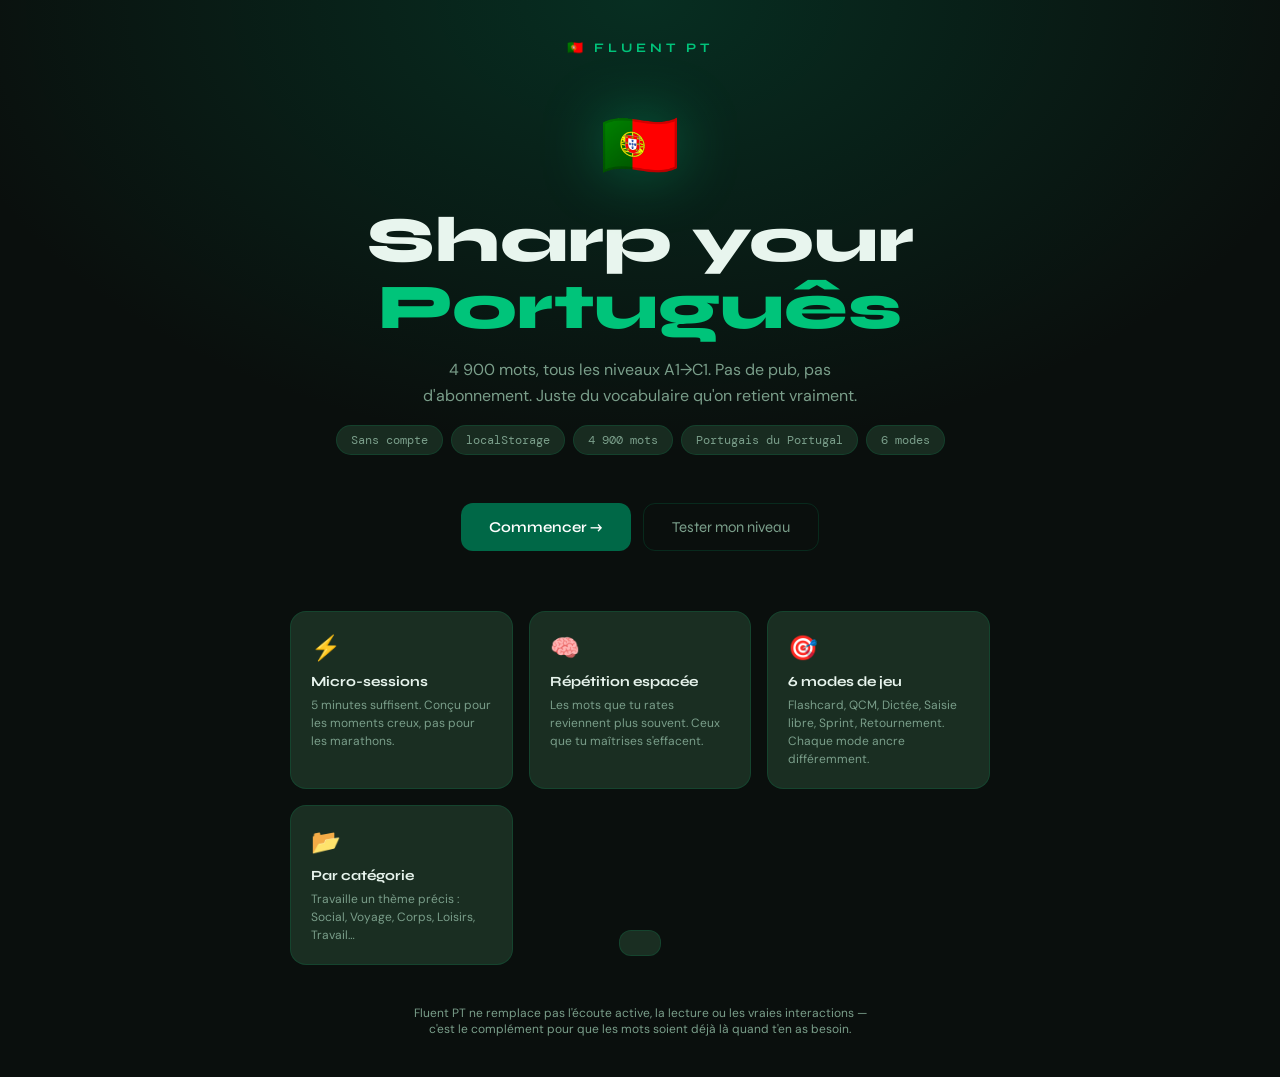
==== index.html @ 7a1a5ca0 "Rename index_pt.html to index.html" ====
<!DOCTYPE html>
<html lang="fr">
<head>
<meta charset="UTF-8">
<meta name="viewport" content="width=device-width, initial-scale=1.0">
<title>Fluent PT — Sharp your Português</title>
<link rel="preconnect" href="https://fonts.googleapis.com">
<link href="https://fonts.googleapis.com/css2?family=Syne:wght@400;600;700;800&family=DM+Sans:ital,wght@0,300;0,400;0,500;1,300&family=DM+Mono:wght@400;500&display=swap" rel="stylesheet">
<style>
:root {
  --green:  #006847;
  --green2: #009B6A;
  --green3: #00C47A;
  --red:    #D4002A;
  --red2:   #FF1744;
  --gold:   #F5C500;
  --bg:     #0A0F0D;
  --bg2:    #111A15;
  --bg3:    #182B20;
  --card:   #1A2E22;
  --border: rgba(0,168,100,0.18);
  --text:   #E8F5EE;
  --muted:  #7A9E8A;
  --radius: 16px;
  --font:   'Syne', sans-serif;
  --body:   'DM Sans', sans-serif;
  --mono:   'DM Mono', monospace;
}
* { box-sizing: border-box; margin: 0; padding: 0; }
html, body { height: 100%; background: var(--bg); color: var(--text); font-family: var(--body); }

/* ── SCREENS ── */
.screen { display: none; min-height: 100vh; flex-direction: column; }
.screen.active { display: flex; }

/* ══ LANDING ══ */
#screen-landing {
  background: radial-gradient(ellipse 80% 60% at 50% 0%, rgba(0,104,71,0.35) 0%, transparent 70%), var(--bg);
  align-items: center; justify-content: center; padding: 40px 20px; text-align: center;
}
.landing-logo { font-family: var(--font); font-size: 13px; font-weight: 700; letter-spacing: 4px; text-transform: uppercase; color: var(--green3); margin-bottom: 48px; }
.landing-flag { font-size: 64px; margin-bottom: 20px; filter: drop-shadow(0 0 30px rgba(0,196,122,0.4)); }
.landing-h1 { font-family: var(--font); font-size: clamp(36px, 8vw, 64px); font-weight: 800; line-height: 1.05; margin-bottom: 16px; }
.landing-h1 em { font-style: normal; color: var(--green3); }
.landing-sub { font-size: 16px; color: var(--muted); max-width: 480px; margin: 0 auto 16px; line-height: 1.6; }
.landing-tags { display: flex; flex-wrap: wrap; gap: 8px; justify-content: center; margin-bottom: 48px; }
.landing-tag { background: var(--bg3); border: 1px solid var(--border); border-radius: 20px; padding: 6px 14px; font-size: 12px; color: var(--muted); font-family: var(--mono); }
.landing-btns { display: flex; gap: 12px; flex-wrap: wrap; justify-content: center; }
.btn-primary { background: var(--green); color: #fff; border: none; border-radius: 12px; padding: 14px 28px; font-size: 15px; font-weight: 600; font-family: var(--font); cursor: pointer; transition: all 0.2s; }
.btn-primary:hover { background: var(--green2); transform: translateY(-1px); }
.btn-ghost { background: transparent; color: var(--muted); border: 1.5px solid var(--border); border-radius: 12px; padding: 14px 28px; font-size: 15px; font-family: var(--font); cursor: pointer; transition: all 0.2s; }
.btn-ghost:hover { border-color: var(--green3); color: var(--text); }
.landing-features { display: grid; grid-template-columns: repeat(auto-fit, minmax(200px, 1fr)); gap: 16px; max-width: 700px; margin: 60px auto 0; }
.feat-card { background: var(--card); border: 1px solid var(--border); border-radius: var(--radius); padding: 20px; text-align: left; }
.feat-icon { font-size: 24px; margin-bottom: 10px; }
.feat-title { font-family: var(--font); font-weight: 700; font-size: 14px; margin-bottom: 6px; }
.feat-desc { font-size: 12px; color: var(--muted); line-height: 1.5; }
.landing-note { margin-top: 40px; font-size: 12px; color: var(--muted); max-width: 480px; }

/* ══ TEST PLACEMENT ══ */
#screen-test { background: var(--bg); padding: 24px 20px; align-items: center; }
.test-header { width: 100%; max-width: 560px; margin-bottom: 24px; }
.test-meta { display: flex; justify-content: space-between; align-items: center; margin-bottom: 10px; }
.test-label { font-family: var(--mono); font-size: 12px; color: var(--muted); }
.test-bar-bg { height: 4px; background: var(--bg3); border-radius: 4px; }
.test-bar { height: 4px; background: linear-gradient(90deg, var(--green), var(--green3)); border-radius: 4px; transition: width 0.4s; }
.test-card { background: var(--card); border: 1px solid var(--border); border-radius: 20px; padding: 32px 28px; width: 100%; max-width: 560px; }
.test-level-badge { display: inline-block; background: var(--bg3); border: 1px solid var(--border); border-radius: 8px; padding: 4px 12px; font-family: var(--mono); font-size: 12px; color: var(--green3); margin-bottom: 20px; }
.test-word { font-family: var(--font); font-size: 38px; font-weight: 800; margin-bottom: 8px; }
.test-hint { font-size: 13px; color: var(--muted); margin-bottom: 28px; font-style: italic; }
.test-opts { display: grid; grid-template-columns: 1fr 1fr; gap: 10px; }
.test-opt { background: var(--bg3); border: 1.5px solid var(--border); border-radius: 12px; padding: 14px 16px; font-size: 14px; font-family: var(--body); cursor: pointer; text-align: left; color: var(--text); transition: all 0.15s; }
.test-opt:hover:not(:disabled) { border-color: var(--green3); background: rgba(0,196,122,0.08); }
.test-opt.correct { border-color: var(--green3); background: rgba(0,196,122,0.15); color: var(--green3); }
.test-opt.wrong { border-color: var(--red2); background: rgba(255,23,68,0.1); color: var(--red2); }
.test-skip { background: none; border: none; color: var(--muted); font-size: 13px; font-family: var(--body); cursor: pointer; margin-top: 20px; text-decoration: underline; }

/* ══ APP MAIN ══ */
#screen-app { background: var(--bg); min-height: 100vh; }
.app-nav { display: flex; align-items: center; justify-content: space-between; padding: 16px 20px; border-bottom: 1px solid var(--border); position: sticky; top: 0; background: rgba(10,15,13,0.95); backdrop-filter: blur(12px); z-index: 10; }
.nav-logo { font-family: var(--font); font-weight: 800; font-size: 16px; color: var(--green3); }
.nav-level { font-family: var(--mono); font-size: 12px; background: var(--bg3); border: 1px solid var(--border); padding: 4px 10px; border-radius: 8px; color: var(--green3); }
.nav-right { display: flex; gap: 8px; align-items: center; }
.nav-btn { background: none; border: 1px solid var(--border); border-radius: 10px; padding: 6px 12px; font-size: 12px; color: var(--muted); cursor: pointer; font-family: var(--body); transition: all 0.2s; }
.nav-btn:hover, .nav-btn.active { border-color: var(--green3); color: var(--text); }

/* ── TABS ── */
.app-tabs { display: flex; gap: 4px; padding: 12px 20px; overflow-x: auto; }
.tab-btn { background: none; border: 1.5px solid transparent; border-radius: 10px; padding: 7px 14px; font-size: 13px; font-family: var(--font); font-weight: 600; color: var(--muted); cursor: pointer; white-space: nowrap; transition: all 0.2s; flex-shrink: 0; }
.tab-btn:hover { color: var(--text); border-color: var(--border); }
.tab-btn.active { background: var(--green); color: #fff; border-color: var(--green); }

/* ── FILTER BAR ── */
.filter-bar { padding: 0 20px 12px; display: flex; gap: 8px; overflow-x: auto; }
.filter-chip { background: var(--bg3); border: 1px solid var(--border); border-radius: 20px; padding: 5px 12px; font-size: 11px; font-family: var(--mono); color: var(--muted); cursor: pointer; white-space: nowrap; transition: all 0.2s; flex-shrink: 0; }
.filter-chip:hover { border-color: var(--green3); color: var(--text); }
.filter-chip.active { background: rgba(0,104,71,0.3); border-color: var(--green3); color: var(--green3); }

/* ── GAME AREA ── */
.game-area { padding: 20px; display: flex; flex-direction: column; align-items: center; gap: 16px; }

/* Flashcard */
.flashcard-wrap { perspective: 1000px; width: 100%; max-width: 460px; cursor: pointer; }
.flashcard { width: 100%; aspect-ratio: 3/2; position: relative; transform-style: preserve-3d; transition: transform 0.5s cubic-bezier(0.4,0,0.2,1); border-radius: 20px; }
.flashcard.flipped { transform: rotateY(180deg); }
.fc-face { position: absolute; inset: 0; border-radius: 20px; display: flex; flex-direction: column; align-items: center; justify-content: center; padding: 28px; backface-visibility: hidden; }
.fc-front { background: linear-gradient(135deg, var(--card), var(--bg3)); border: 1px solid var(--border); }
.fc-back { background: linear-gradient(135deg, rgba(0,104,71,0.3), var(--card)); border: 1px solid rgba(0,196,122,0.3); transform: rotateY(180deg); }
.fc-lang { font-family: var(--mono); font-size: 11px; color: var(--muted); margin-bottom: 12px; letter-spacing: 2px; }
.fc-word { font-family: var(--font); font-size: clamp(28px, 6vw, 42px); font-weight: 800; text-align: center; margin-bottom: 8px; }
.fc-sub { font-size: 13px; color: var(--muted); font-style: italic; }
.fc-cat { position: absolute; top: 14px; right: 14px; font-family: var(--mono); font-size: 10px; background: var(--bg); padding: 3px 8px; border-radius: 6px; color: var(--muted); }
.fc-phrase { font-size: 13px; color: var(--muted); text-align: center; margin-top: 12px; line-height: 1.5; font-style: italic; }
.fc-tap { font-size: 11px; color: var(--muted); margin-top: 16px; }
.flash-btns { display: flex; gap: 10px; width: 100%; max-width: 460px; }
.flash-btn { flex: 1; padding: 14px; border-radius: 12px; border: 1.5px solid var(--border); font-size: 14px; font-weight: 600; font-family: var(--font); cursor: pointer; transition: all 0.2s; }
.flash-bad  { background: rgba(212,0,42,0.1);  border-color: var(--red);  color: var(--red);  }
.flash-ok   { background: rgba(245,197,0,0.1); border-color: var(--gold); color: var(--gold); }
.flash-good { background: rgba(0,104,71,0.15); border-color: var(--green3); color: var(--green3); }
.flash-bad:hover  { background: rgba(212,0,42,0.2);  }
.flash-ok:hover   { background: rgba(245,197,0,0.2); }
.flash-good:hover { background: rgba(0,104,71,0.3);  }

/* QCM / Saisie / Retour */
.game-card { background: var(--card); border: 1px solid var(--border); border-radius: 20px; padding: 28px; width: 100%; max-width: 500px; }
.game-question { font-family: var(--font); font-size: 28px; font-weight: 800; margin-bottom: 8px; text-align: center; }
.game-subq { font-size: 13px; color: var(--muted); text-align: center; margin-bottom: 20px; font-style: italic; }
.game-phrase { background: var(--bg3); border-left: 3px solid var(--green); border-radius: 8px; padding: 10px 14px; font-size: 13px; color: var(--muted); margin-bottom: 20px; line-height: 1.5; font-style: italic; }
.qcm-opts { display: grid; grid-template-columns: 1fr 1fr; gap: 10px; }
.qcm-opt { background: var(--bg3); border: 1.5px solid var(--border); border-radius: 12px; padding: 14px; font-size: 14px; font-family: var(--body); cursor: pointer; color: var(--text); transition: all 0.15s; text-align: center; }
.qcm-opt:hover:not(:disabled) { border-color: var(--green3); background: rgba(0,196,122,0.08); }
.qcm-opt.correct { border-color: var(--green3); background: rgba(0,196,122,0.15); color: var(--green3); font-weight: 600; }
.qcm-opt.wrong   { border-color: var(--red2); background: rgba(255,23,68,0.1); color: var(--red2); }
.saisie-input { width: 100%; background: var(--bg3); border: 1.5px solid var(--border); border-radius: 12px; padding: 14px 16px; font-size: 18px; font-family: var(--mono); color: var(--text); outline: none; transition: border-color 0.2s; }
.saisie-input:focus { border-color: var(--green3); }
.saisie-input.correct { border-color: var(--green3); background: rgba(0,196,122,0.08); }
.saisie-input.wrong   { border-color: var(--red2); background: rgba(255,23,68,0.05); }
.btn-submit { background: var(--green); color: #fff; border: none; border-radius: 12px; padding: 13px 28px; font-size: 15px; font-weight: 600; font-family: var(--font); cursor: pointer; transition: all 0.2s; margin-top: 10px; width: 100%; }
.btn-submit:hover { background: var(--green2); }
.result-msg { font-size: 14px; text-align: center; padding: 10px; border-radius: 10px; margin-top: 10px; }
.result-msg.ok  { background: rgba(0,196,122,0.1); color: var(--green3); }
.result-msg.bad { background: rgba(255,23,68,0.08); color: var(--red2); }
.btn-next { background: var(--bg3); border: 1.5px solid var(--border); color: var(--text); border-radius: 12px; padding: 12px 24px; font-size: 14px; font-family: var(--font); font-weight: 600; cursor: pointer; margin-top: 10px; width: 100%; transition: all 0.2s; }
.btn-next:hover { border-color: var(--green3); }

/* Dictée */
.dictee-play { background: var(--green); color: #fff; border: none; border-radius: 12px; padding: 14px 28px; font-size: 15px; font-weight: 600; font-family: var(--font); cursor: pointer; transition: all 0.2s; display: flex; align-items: center; gap: 8px; }
.dictee-play:hover { background: var(--green2); }
.dictee-play.playing { background: var(--bg3); color: var(--muted); }

/* Sprint */
.sprint-header { width: 100%; max-width: 500px; display: flex; justify-content: space-between; align-items: center; }
.sprint-timer { font-family: var(--mono); font-size: 28px; font-weight: 500; color: var(--green3); }
.sprint-timer.danger { color: var(--red2); }
.sprint-score-lbl { font-family: var(--mono); font-size: 14px; color: var(--muted); }
.sprint-score-val { font-family: var(--font); font-size: 24px; font-weight: 800; }
.sprint-end { text-align: center; padding: 40px 20px; }
.sprint-final { font-family: var(--font); font-size: 56px; font-weight: 800; color: var(--green3); }
.sprint-final-lbl { font-size: 14px; color: var(--muted); margin-top: 4px; }

/* Profil */
.profil-wrap { padding: 20px; max-width: 600px; margin: 0 auto; width: 100%; }
.profil-hero { background: linear-gradient(135deg, var(--green), var(--bg3)); border-radius: 20px; padding: 28px; margin-bottom: 20px; text-align: center; }
.profil-name { font-family: var(--font); font-size: 22px; font-weight: 800; margin-bottom: 4px; }
.profil-level { font-family: var(--mono); font-size: 13px; background: rgba(0,0,0,0.3); padding: 4px 12px; border-radius: 20px; display: inline-block; margin-bottom: 16px; }
.profil-stats { display: grid; grid-template-columns: repeat(3, 1fr); gap: 12px; margin-bottom: 20px; }
.stat-box { background: var(--card); border: 1px solid var(--border); border-radius: 14px; padding: 16px; text-align: center; }
.stat-num { font-family: var(--font); font-size: 28px; font-weight: 800; color: var(--green3); }
.stat-lbl { font-size: 11px; color: var(--muted); margin-top: 4px; font-family: var(--mono); }
.level-progress { background: var(--card); border: 1px solid var(--border); border-radius: 14px; padding: 20px; margin-bottom: 20px; }
.level-row { display: flex; align-items: center; gap: 12px; margin-bottom: 12px; }
.level-row:last-child { margin-bottom: 0; }
.level-badge { font-family: var(--mono); font-size: 12px; font-weight: 600; background: var(--bg3); padding: 4px 10px; border-radius: 8px; min-width: 36px; text-align: center; }
.level-bar-bg { flex: 1; height: 8px; background: var(--bg3); border-radius: 4px; }
.level-bar { height: 8px; background: linear-gradient(90deg, var(--green), var(--green3)); border-radius: 4px; transition: width 0.6s; }
.level-pct { font-family: var(--mono); font-size: 11px; color: var(--muted); min-width: 36px; text-align: right; }
.profil-test-btn { width: 100%; background: var(--bg3); border: 1.5px solid var(--border); border-radius: 12px; padding: 14px; font-size: 14px; font-family: var(--font); font-weight: 600; color: var(--text); cursor: pointer; transition: all 0.2s; margin-bottom: 12px; }
.profil-test-btn:hover { border-color: var(--green3); }
.profil-reset-btn { width: 100%; background: none; border: 1.5px solid rgba(212,0,42,0.3); border-radius: 12px; padding: 12px; font-size: 13px; font-family: var(--body); color: var(--red); cursor: pointer; transition: all 0.2s; }
.profil-reset-btn:hover { background: rgba(212,0,42,0.08); }

/* Toast */
.toast { position: fixed; bottom: 24px; left: 50%; transform: translateX(-50%) translateY(80px); background: var(--card); border: 1px solid var(--border); border-radius: 12px; padding: 12px 20px; font-size: 14px; font-family: var(--body); white-space: nowrap; transition: transform 0.3s; z-index: 999; pointer-events: none; }
.toast.show { transform: translateX(-50%) translateY(0); }
.toast.ok      { border-color: var(--green3); color: var(--green3); }
.toast.bad     { border-color: var(--red2);   color: var(--red2);   }
.toast.levelup { border-color: var(--gold);   color: var(--gold);   }

/* Mastery badge */
.word-mastery { display: flex; gap: 4px; justify-content: center; margin-top: 12px; }
.mastery-dot { width: 8px; height: 8px; border-radius: 50%; background: var(--bg3); border: 1px solid var(--border); }
.mastery-dot.done { background: var(--green3); border-color: var(--green3); }

/* Progress bar on game */
.game-progress { width: 100%; max-width: 500px; display: flex; align-items: center; gap: 10px; }
.gp-bar-bg { flex: 1; height: 4px; background: var(--bg3); border-radius: 4px; }
.gp-bar { height: 4px; background: linear-gradient(90deg, var(--green), var(--green3)); border-radius: 4px; transition: width 0.3s; }
.gp-lbl { font-family: var(--mono); font-size: 11px; color: var(--muted); white-space: nowrap; }

/* Scrollbar */
::-webkit-scrollbar { width: 4px; height: 4px; }
::-webkit-scrollbar-track { background: var(--bg); }
::-webkit-scrollbar-thumb { background: var(--border); border-radius: 4px; }
</style>
</head>
<body>

<!-- ══ LANDING ══ -->
<div id="screen-landing" class="screen active">
  <div class="landing-logo">🇵🇹 Fluent PT</div>
  <div class="landing-flag">🇵🇹</div>
  <h1 class="landing-h1">Sharp your<br><em>Português</em></h1>
  <p class="landing-sub">4 900 mots, tous les niveaux A1→C1. Pas de pub, pas d'abonnement. Juste du vocabulaire qu'on retient vraiment.</p>
  <div class="landing-tags">
    <span class="landing-tag">Sans compte</span>
    <span class="landing-tag">localStorage</span>
    <span class="landing-tag">4 900 mots</span>
    <span class="landing-tag">Portugais du Portugal</span>
    <span class="landing-tag">6 modes</span>
  </div>
  <div class="landing-btns">
    <button class="btn-primary" onclick="startGuest()">Commencer →</button>
    <button class="btn-ghost" onclick="startPlacementTest()">Tester mon niveau</button>
  </div>
  <div class="landing-features">
    <div class="feat-card">
      <div class="feat-icon">⚡</div>
      <div class="feat-title">Micro-sessions</div>
      <div class="feat-desc">5 minutes suffisent. Conçu pour les moments creux, pas pour les marathons.</div>
    </div>
    <div class="feat-card">
      <div class="feat-icon">🧠</div>
      <div class="feat-title">Répétition espacée</div>
      <div class="feat-desc">Les mots que tu rates reviennent plus souvent. Ceux que tu maîtrises s'effacent.</div>
    </div>
    <div class="feat-card">
      <div class="feat-icon">🎯</div>
      <div class="feat-title">6 modes de jeu</div>
      <div class="feat-desc">Flashcard, QCM, Dictée, Saisie libre, Sprint, Retournement. Chaque mode ancre différemment.</div>
    </div>
    <div class="feat-card">
      <div class="feat-icon">📂</div>
      <div class="feat-title">Par catégorie</div>
      <div class="feat-desc">Travaille un thème précis : Social, Voyage, Corps, Loisirs, Travail…</div>
    </div>
  </div>
  <p class="landing-note">Fluent PT ne remplace pas l'écoute active, la lecture ou les vraies interactions — c'est le complément pour que les mots soient déjà là quand t'en as besoin.</p>
</div>

<!-- ══ TEST PLACEMENT ══ -->
<div id="screen-test" class="screen">
  <div style="padding:20px 20px 0; width:100%; max-width:560px; margin:0 auto;">
    <button onclick="showScreen('landing')" style="background:none;border:none;color:var(--muted);font-size:13px;cursor:pointer;font-family:var(--body);">← Retour</button>
  </div>
  <div style="flex:1; display:flex; flex-direction:column; align-items:center; padding:20px;">
    <div class="test-header">
      <div class="test-meta">
        <span class="test-label" id="test-progress-label">1 / 40</span>
        <span class="test-label" id="test-level-label">A1</span>
      </div>
      <div class="test-bar-bg"><div class="test-bar" id="test-bar" style="width:0%"></div></div>
    </div>
    <div class="test-card">
      <div class="test-level-badge" id="test-badge">A1</div>
      <div class="test-word" id="test-word">—</div>
      <div class="test-hint" id="test-hint"></div>
      <div class="test-opts" id="test-opts"></div>
      <div style="text-align:center;">
        <button class="test-skip" onclick="skipTest()">Passer le test →</button>
      </div>
    </div>
  </div>
</div>

<!-- ══ APP ══ -->
<div id="screen-app" class="screen">
  <nav class="app-nav">
    <span class="nav-logo">🇵🇹 Fluent PT</span>
    <span class="nav-level" id="nav-level">A1</span>
    <div class="nav-right">
      <button class="nav-btn" id="btn-profil" onclick="showProfil()">Profil</button>
    </div>
  </nav>

  <!-- Tabs modes -->
  <div class="app-tabs" id="app-tabs">
    <button class="tab-btn active" onclick="switchMode('flash',this)">⚡ Flash</button>
    <button class="tab-btn" onclick="switchMode('qcm',this)">🎯 QCM</button>
    <button class="tab-btn" onclick="switchMode('dictee',this)">🎧 Dictée</button>
    <button class="tab-btn" onclick="switchMode('saisie',this)">✍️ Saisie</button>
    <button class="tab-btn" onclick="switchMode('sprint',this)">🏃 Sprint</button>
    <button class="tab-btn" onclick="switchMode('retour',this)">🔄 Retour</button>
    <button class="tab-btn" onclick="showProfil()">👤 Profil</button>
  </div>

  <!-- Filter bar -->
  <div class="filter-bar" id="filter-bar">
    <button class="filter-chip active" onclick="setFilter('all',this)">Tout</button>
    <button class="filter-chip" onclick="setFilter('A1',this)">A1</button>
    <button class="filter-chip" onclick="setFilter('A2',this)">A2</button>
    <button class="filter-chip" onclick="setFilter('B1',this)">B1</button>
    <button class="filter-chip" onclick="setFilter('B2',this)">B2</button>
    <button class="filter-chip" onclick="setFilter('C1',this)">C1</button>
    <button class="filter-chip" onclick="setFilter('Social',this)">Social</button>
    <button class="filter-chip" onclick="setFilter('Action',this)">Action</button>
    <button class="filter-chip" onclick="setFilter('Qualité',this)">Qualité</button>
    <button class="filter-chip" onclick="setFilter('Sentiment',this)">Sentiment</button>
    <button class="filter-chip" onclick="setFilter('Loisirs',this)">Loisirs</button>
    <button class="filter-chip" onclick="setFilter('Nature',this)">Nature</button>
    <button class="filter-chip" onclick="setFilter('Corps',this)">Corps</button>
    <button class="filter-chip" onclick="setFilter('Travail',this)">Travail</button>
    <button class="filter-chip" onclick="setFilter('Transport',this)">Transport</button>
    <button class="filter-chip" onclick="setFilter('Santé',this)">Santé</button>
    <button class="filter-chip" onclick="setFilter('Grammaire',this)">Grammaire</button>
    <button class="filter-chip" onclick="setFilter('Société',this)">Société</button>
    <button class="filter-chip" onclick="setFilter('Économie',this)">Économie</button>
    <button class="filter-chip" onclick="setFilter('Communication',this)">Communication</button>
    <button class="filter-chip" onclick="setFilter('Technologie',this)">Technologie</button>
  </div>

  <!-- Game area -->
  <div class="game-area" id="game-area"></div>
</div>

<!-- Toast -->
<div class="toast" id="toast"></div>

<script>
// ══ VOCABULARY ══
const VOCAB = [{"pt":"Que","fr":"Que / Quoi","n":"A1","c":"Grammaire","s":"Conjonction","xpt":"O que é isto?","xfr":"Qu'est-ce que c'est ?"},{"pt":"Não","fr":"Non / Ne... pas","n":"A1","c":"Grammaire","s":"Négation","xpt":"Eu não sei.","xfr":"Je ne sais pas."},{"pt":"De","fr":"De","n":"A1","c":"Grammaire","s":"Préposition","xpt":"Gosto de café.","xfr":"J'aime le café."},{"pt":"Um","fr":"Un","n":"A1","c":"Grammaire","s":"Article / Nombre","xpt":"Tenho um irmão.","xfr":"J'ai un frère."},{"pt":"Para","fr":"Pour / Vers","n":"A1","c":"Grammaire","s":"Préposition","xpt":"Isto é para ti.","xfr":"C'est pour toi."},{"pt":"Eu","fr":"Je","n":"A1","c":"Grammaire","s":"Pronom","xpt":"Eu sou francês.","xfr":"Je suis français."},{"pt":"Se","fr":"Si / Se","n":"A1","c":"Grammaire","s":"Conjonction","xpt":"Não sei se ele vem.","xfr":"Je ne sais pas s'il vient."},{"pt":"Me","fr":"Me / Moi","n":"A1","c":"Grammaire","s":"Pronom","xpt":"Ele deu-me o livro.","xfr":"Il m'a donné le livre."},{"pt":"Uma","fr":"Une","n":"A1","c":"Grammaire","s":"Article","xpt":"Quero uma maçã.","xfr":"Je veux une pomme."},{"pt":"Está","fr":"Est (état)","n":"A1","c":"État","s":"Verbe","xpt":"Como está o tempo?","xfr":"Quel temps fait-il ?"},{"pt":"Com","fr":"Avec","n":"A1","c":"Grammaire","s":"Préposition","xpt":"Vou com o meu amigo.","xfr":"Je vais avec mon ami."},{"pt":"Do","fr":"Du (de+o)","n":"A1","c":"Grammaire","s":"Contraction","xpt":"Gosto do carro dele.","xfr":"J'aime sa voiture (du lui)."},{"pt":"Por","fr":"Par / Pour","n":"A1","c":"Grammaire","s":"Préposition","xpt":"Passo por tua casa.","xfr":"Je passe par chez toi."},{"pt":"Te","fr":"Te / Toi","n":"A1","c":"Grammaire","s":"Pronom","xpt":"Eu amo-te.","xfr":"Je t'aime."},{"pt":"Os","fr":"Les (masc.)","n":"A1","c":"Grammaire","s":"Article","xpt":"Onde estão os livros?","xfr":"Où sont les livres ?"},{"pt":"Bem","fr":"Bien","n":"A1","c":"Général","s":"Manière","xpt":"Estou muito bem.","xfr":"Je vais très bien."},{"pt":"Em","fr":"En / Dans","n":"A1","c":"Grammaire","s":"Préposition","xpt":"Moro em Lisboa.","xfr":"J'habite à Lisbonne."},{"pt":"Ele","fr":"Il / Lui","n":"A1","c":"Grammaire","s":"Pronom","xpt":"Ele é muito alto.","xfr":"Il est très grand."},{"pt":"Isso","fr":"Cela (proche)","n":"A1","c":"Grammaire","s":"Pronom","xpt":"Isso é verdade.","xfr":"C'est vrai."},{"pt":"Mas","fr":"Mais","n":"A1","c":"Grammaire","s":"Conjonction","xpt":"Quero ir, mas não posso.","xfr":"Je veux y aller, mais je ne peux pas."},{"pt":"Da","fr":"De la (de+a)","n":"A1","c":"Grammaire","s":"Contraction","xpt":"É a chave da porta.","xfr":"C'est la clé de la porte."},{"pt":"Como","fr":"Comme / Comment","n":"A1","c":"Grammaire","s":"Adverbe","xpt":"Como estás hoje?","xfr":"Comment vas-tu aujourd'hui ?"},{"pt":"No","fr":"Dans le (em+o)","n":"A1","c":"Grammaire","s":"Contraction","xpt":"Estou no carro.","xfr":"Je suis dans la voiture."},{"pt":"Sim","fr":"Oui","n":"A1","c":"Grammaire","s":"Affirmation","xpt":"Sim, eu quero.","xfr":"Oui, je veux."},{"pt":"As","fr":"Les (fém.)","n":"A1","c":"Grammaire","s":"Article","xpt":"As raparigas são simpáticas.","xfr":"Les filles sont sympathiques."},{"pt":"Mais","fr":"Plus","n":"A1","c":"Quantité","s":"Adverbe","xpt":"Quero mais água.","xfr":"Je veux plus d'eau."},{"pt":"Na","fr":"Dans la (em+a)","n":"A1","c":"Grammaire","s":"Contraction","xpt":"Ela está na praia.","xfr":"Elle est à la plage."},{"pt":"Meu","fr":"Mon / Mien","n":"A1","c":"Social","s":"Possession","xpt":"O meu nome é Paulo.","xfr":"Mon nom est Paulo."},{"pt":"Você","fr":"Vous (formel)","n":"A1","c":"Social","s":"Pronom","xpt":"Como é que você está?","xfr":"Comment allez-vous ?"},{"pt":"Aqui","fr":"Ici","n":"A1","c":"Lieu","s":"Adverbe","xpt":"Fica aqui comigo.","xfr":"Reste ici avec moi."},{"pt":"Muito","fr":"Très / Beaucoup","n":"A1","c":"Quantité","s":"Adverbe","xpt":"Muito obrigado.","xfr":"Merci beaucoup."},{"pt":"Foi","fr":"A été / Est allé","n":"A1","c":"Action","s":"Verbe","xpt":"Ele foi ao cinema.","xfr":"Il est allé au cinéma."},{"pt":"Estou","fr":"Je suis (état)","n":"A1","c":"État","s":"Verbe","xpt":"Estou a trabalhar.","xfr":"Je suis en train de travailler."},{"pt":"Vamos","fr":"Allons / On y va","n":"A1","c":"Mouvement","s":"Verbe","xpt":"Vamos embora!","xfr":"On s'en va !"},{"pt":"Ela","fr":"Elle","n":"A1","c":"Grammaire","s":"Pronom","xpt":"Ela fala português.","xfr":"Elle parle portugais."},{"pt":"Fazer","fr":"Faire","n":"A1","c":"Action","s":"Verbe","xpt":"Tenho de fazer o almoço.","xfr":"Je dois faire le déjeuner."},{"pt":"Vai","fr":"Va","n":"A1","c":"Mouvement","s":"Verbe","xpt":"Ela vai para o Porto.","xfr":"Elle va à Porto."},{"pt":"Isto","fr":"Ceci","n":"A1","c":"Grammaire","s":"Pronom","xpt":"O que é isto aqui?","xfr":"Qu'est-ce que c'est ceci ici ?"},{"pt":"Já","fr":"Déjà / Tout de suite","n":"A1","c":"Temps","s":"Adverbe","xpt":"Eu já comi.","xfr":"J'ai déjà mangé."},{"pt":"Tem","fr":"A / Possède","n":"A1","c":"Possession","s":"Verbe","xpt":"Ele tem um cão.","xfr":"Il a un chien."},{"pt":"Só","fr":"Seul / Seulement","n":"A1","c":"Quantité","s":"Adverbe","xpt":"Eu só quero um café.","xfr":"Je veux seulement un café."},{"pt":"Minha","fr":"Ma / Mienne","n":"A1","c":"Social","s":"Possession","xpt":"A minha mãe é médica.","xfr":"Ma mère est médecin."},{"pt":"Nos","fr":"Nous / En nous","n":"A1","c":"Grammaire","s":"Pronom","xpt":"Ele ajuda-nos sempre.","xfr":"Il nous aide toujours."},{"pt":"Ser","fr":"Être (permanent)","n":"A1","c":"Général","s":"Verbe","xpt":"Quero ser professor.","xfr":"Je veux être professeur."},{"pt":"Tudo","fr":"Tout","n":"A1","c":"Quantité","s":"Pronom","xpt":"Tudo está bem.","xfr":"Tout va bien."},{"pt":"Ao","fr":"Au (a+o)","n":"A1","c":"Grammaire","s":"Contraction","xpt":"Vou ao supermercado.","xfr":"Je vais au supermarché."},{"pt":"Tenho","fr":"J'ai","n":"A1","c":"Possession","s":"Verbe","xpt":"Tenho muita fome.","xfr":"J'ai très faim."},{"pt":"Vou","fr":"Je vais","n":"A1","c":"Mouvement","s":"Verbe","xpt":"Vou dormir agora.","xfr":"Je vais dormir maintenant."},{"pt":"Sei","fr":"Je sais","n":"A1","c":"Cognition","s":"Verbe","xpt":"Eu sei a resposta.","xfr":"Je sais la réponse."},{"pt":"Agora","fr":"Maintenant","n":"A1","c":"Temps","s":"Adverbe","xpt":"Tenho de ir agora.","xfr":"Je dois y aller maintenant."},{"pt":"Há","fr":"Il y a","n":"A1","c":"Grammaire","s":"Verbe","xpt":"Há muito sol hoje.","xfr":"Il y a beaucoup de soleil aujourd'hui."},{"pt":"Lá","fr":"Là-bas","n":"A1","c":"Lieu","s":"Adverbe","xpt":"O livro está lá.","xfr":"Le livre est là-bas."},{"pt":"Tu","fr":"Tu","n":"A1","c":"Social","s":"Pronom","xpt":"Tu és meu amigo.","xfr":"Tu es mon ami."},{"pt":"Quando","fr":"Quand","n":"A1","c":"Temps","s":"Conjonction","xpt":"Quando vais partir?","xfr":"Quand vas-tu partir ?"},{"pt":"Porque","fr":"Parce que / Pourquoi","n":"A1","c":"Grammaire","s":"Conjonction","xpt":"Estudo porque quero.","xfr":"J'étudie parce que je le veux."},{"pt":"Estás","fr":"Tu es (état)","n":"A1","c":"État","s":"Verbe","xpt":"Tu estás cansado.","xfr":"Tu es fatigué."},{"pt":"Quem","fr":"Qui","n":"A1","c":"Social","s":"Pronom","xpt":"Quem é aquele senhor?","xfr":"Qui est ce monsieur ?"},{"pt":"Onde","fr":"Où","n":"A1","c":"Lieu","s":"Adverbe","xpt":"Onde moras?","xfr":"Où habites-tu ?"},{"pt":"Nada","fr":"Rien","n":"A1","c":"Quantité","s":"Pronom","xpt":"Não quero nada.","xfr":"Je ne veux rien."},{"pt":"Ter","fr":"Avoir","n":"A1","c":"Possession","s":"Verbe","xpt":"É bom ter amigos.","xfr":"C'est bon d'avoir des amis."},{"pt":"Então","fr":"Alors","n":"A1","c":"Grammaire","s":"Adverbe","xpt":"Então, o que fizeste?","xfr":"Alors, qu'as-tu fait ?"},{"pt":"Dizer","fr":"Dire","n":"A1","c":"Communication","s":"Verbe","xpt":"Não sei o que dizer.","xfr":"Je ne sais pas quoi dire."},{"pt":"Lhe","fr":"Lui (à lui/elle)","n":"A2","c":"Grammaire","s":"Pronom","xpt":"Eu dei-lhe o presente.","xfr":"Je lui ai donné le cadeau."},{"pt":"Seu","fr":"Son / Votre","n":"A2","c":"Social","s":"Possession","xpt":"O seu carro é azul.","xfr":"Son/Votre voiture est bleue."},{"pt":"Era","fr":"Était","n":"A1","c":"Temps","s":"Verbe (Imparfait)","xpt":"Eu era muito jovem.","xfr":"J'étais très jeune."},{"pt":"Sou","fr":"Je suis (permanent)","n":"A1","c":"Général","s":"Verbe","xpt":"Eu sou de Paris.","xfr":"Je suis de Paris."},{"pt":"Ou","fr":"Ou","n":"A1","c":"Grammaire","s":"Conjonction","xpt":"Chá ou café?","xfr":"Thé ou café ?"},{"pt":"Coisa","fr":"Chose","n":"A1","c":"Général","s":"Nom","xpt":"Isto é uma coisa útil.","xfr":"C'est une chose utile."},{"pt":"Quero","fr":"Je veux","n":"A1","c":"Général","s":"Verbe","xpt":"Quero viajar este ano.","xfr":"Je veux voyager cette année."},{"pt":"São","fr":"Sont","n":"A1","c":"Général","s":"Verbe","xpt":"Eles são simpáticos.","xfr":"Ils sont sympathiques."},{"pt":"Sua","fr":"Sa / Votre (fém)","n":"A2","c":"Social","s":"Possession","xpt":"A sua casa é grande.","xfr":"Sa/Votre maison est grande."},{"pt":"Pode","fr":"Peut","n":"A1","c":"Général","s":"Verbe","xpt":"Ele pode vir amanhã.","xfr":"Il peut venir demain."},{"pt":"Nós","fr":"Nous","n":"A1","c":"Social","s":"Pronom","xpt":"Nós vamos à festa.","xfr":"Nous allons à la fête."},{"pt":"Mesmo","fr":"Même","n":"A2","c":"Grammaire","s":"Adjectif","xpt":"Eu penso o mesmo.","xfr":"Je pense la même chose."},{"pt":"Ver","fr":"Voir","n":"A1","c":"Général","s":"Verbe","xpt":"Quero ver o mar.","xfr":"Je veux voir la mer."},{"pt":"Disse","fr":"A dit","n":"A1","c":"Communication","s":"Verbe (Passé)","xpt":"Ele disse a verdade.","xfr":"Il a dit la vérité."},{"pt":"Eles","fr":"Ils / Eux","n":"A1","c":"Social","s":"Pronom","xpt":"Eles moram no Porto.","xfr":"Ils habitent à Porto."},{"pt":"Bom","fr":"Bon","n":"A1","c":"Qualité","s":"Adjectif","xpt":"Este vinho é muito bom.","xfr":"Ce vin est très bon."},{"pt":"Estava","fr":"Était (état)","n":"A1","c":"Temps","s":"Verbe (Imparfait)","xpt":"O tempo estava bom.","xfr":"Le temps était beau."},{"pt":"Esta","fr":"Cette","n":"A1","c":"Grammaire","s":"Déterminant","xpt":"Esta rua é longa.","xfr":"Cette rue est longue."},{"pt":"Todos","fr":"Tous","n":"A1","c":"Quantité","s":"Pronom","xpt":"Todos estão convidados.","xfr":"Tous sont invités."},{"pt":"Mim","fr":"Moi","n":"A1","c":"Social","s":"Pronom","xpt":"Isto é para mim?","xfr":"C'est pour moi ?"},{"pt":"Posso","fr":"Je peux","n":"A1","c":"Général","s":"Verbe","xpt":"Posso entrar?","xfr":"Puis-je entrer ?"},{"pt":"Dos","fr":"Des (de+os)","n":"A1","c":"Grammaire","s":"Contraction","xpt":"Gosto dos teus sapatos.","xfr":"J'aime tes chaussures."},{"pt":"Lo","fr":"Le (le placer)","n":"B1","c":"Grammaire","s":"Pronom (enclise)","xpt":"Vou comprá-lo.","xfr":"Je vais l'acheter."},{"pt":"Estão","fr":"Sont (état)","n":"A1","c":"État","s":"Verbe","xpt":"Onde estão as chaves?","xfr":"Où sont les clés ?"},{"pt":"Temos","fr":"Nous avons","n":"A1","c":"Possession","s":"Verbe","xpt":"Temos muito trabalho.","xfr":"Nous avons beaucoup de travail."},{"pt":"Nunca","fr":"Jamais","n":"A1","c":"Temps","s":"Adverbe","xpt":"Nunca fui a Braga.","xfr":"Je ne suis jamais allé à Braga."},{"pt":"Este","fr":"Ce / Celui-ci","n":"A1","c":"Grammaire","s":"Déterminant","xpt":"Este prato é típico.","xfr":"Ce plat est typique."},{"pt":"Casa","fr":"Maison","n":"A1","c":"Lieu","s":"Habitat","xpt":"Vou para casa agora.","xfr":"Je vais à la maison maintenant."},{"pt":"Até","fr":"Jusqu'à / Même","n":"A1","c":"Général","s":"Préposition","xpt":"Até amanhã!","xfr":"À demain !"},{"pt":"Assim","fr":"Ainsi / Comme ça","n":"A2","c":"Général","s":"Adverbe","xpt":"Faz assim o exercício.","xfr":"Fais l'exercice comme ça."},{"pt":"Acho","fr":"Je pense / Je trouve","n":"A1","c":"Cognition","s":"Verbe","xpt":"Acho que sim.","xfr":"Je pense que oui."},{"pt":"Quer","fr":"Veut","n":"A1","c":"Général","s":"Verbe","xpt":"Ele quer um gelado.","xfr":"Il veut une glace."},{"pt":"Tens","fr":"Tu as","n":"A1","c":"Possession","s":"Verbe","xpt":"Tens horas?","xfr":"Tu as l'heure ?"},{"pt":"Tempo","fr":"Temps","n":"A1","c":"Général","s":"Abstrait","xpt":"O tempo passa depressa.","xfr":"Le temps passe vite."},{"pt":"Ir","fr":"Aller","n":"A1","c":"Mouvement","s":"Verbe","xpt":"Temos de ir embora.","xfr":"Nous devons partir."},{"pt":"Falar","fr":"Parler","n":"A1","c":"Communication","s":"Verbe","xpt":"Eu quero falar contigo.","xfr":"Je veux parler avec toi."},{"pt":"Quê","fr":"Quoi","n":"A1","c":"Grammaire","s":"Pronom","xpt":"O quê? Não ouvi.","xfr":"Quoi ? Je n'ai pas entendu."},{"pt":"Ainda","fr":"Encore / Toujours","n":"A1","c":"Temps","s":"Adverbe","xpt":"Ainda não recebi.","xfr":"Je n'ai pas encore reçu."},{"pt":"Tua","fr":"Ta / Tienne","n":"A1","c":"Social","s":"Possession","xpt":"A tua irmã é simpática.","xfr":"Ta sœur est sympathique."},{"pt":"Teu","fr":"Ton / Tien","n":"A1","c":"Social","s":"Possession","xpt":"O teu livro está aqui.","xfr":"Ton livre est ici."},{"pt":"Favor","fr":"Faveur / S'il vous plaît","n":"A1","c":"Social","s":"Politesse","xpt":"Faz um favor, abre a porta.","xfr":"Fais-moi une faveur, ouvre la porte."},{"pt":"Pai","fr":"Père","n":"A1","c":"Social","s":"Famille","xpt":"O meu pai trabalha em Faro.","xfr":"Mon père travaille à Faro."},{"pt":"Também","fr":"Aussi","n":"A1","c":"Grammaire","s":"Adverbe","xpt":"Eu também quero ir.","xfr":"Je veux aussi y aller."},{"pt":"Obrigado","fr":"Merci","n":"A1","c":"Social","s":"Politesse","xpt":"Muito obrigado pela ajuda.","xfr":"Merci beaucoup pour l'aide."},{"pt":"Vez","fr":"Fois","n":"A1","c":"Temps","s":"Quantité","xpt":"É a primeira vez em Lisboa.","xfr":"C'est la première fois à Lisbonne."},{"pt":"Deus","fr":"Dieu","n":"A1","c":"Culture","s":"Religion","xpt":"Graças a Deus.","xfr":"Grâce à Dieu."},{"pt":"Certo","fr":"Correct / Certain","n":"A1","c":"Qualité","s":"Adjectif","xpt":"O teu raciocínio está certo.","xfr":"Ton raisonnement est correct."},{"pt":"Tão","fr":"Tellement / Si","n":"A1","c":"Quantité","s":"Adverbe","xpt":"Este café é tão bom!","xfr":"Ce café est tellement bon !"},{"pt":"Sobre","fr":"Sur / À propos de","n":"A2","c":"Grammaire","s":"Préposition","xpt":"O livro é sobre o mar.","xfr":"Le livre parle de la mer."},{"pt":"Melhor","fr":"Meilleur / Mieux","n":"A1","c":"Qualité","s":"Adverbe","xpt":"Este vinho é o melhor.","xfr":"Ce vin est le meilleur."},{"pt":"Noite","fr":"Nuit","n":"A1","c":"Temps","s":"Nature","xpt":"Boa noite a todos.","xfr":"Bonne nuit à tous."},{"pt":"És","fr":"Tu es (permanent)","n":"A1","c":"Général","s":"Verbe","xpt":"Tu és muito inteligente.","xfr":"Tu es très intelligent."},{"pt":"Dia","fr":"Jour","n":"A1","c":"Temps","s":"Nature","xpt":"Tenha um bom dia.","xfr":"Passez une bonne journée."},{"pt":"Estamos","fr":"Nous sommes (état)","n":"A1","c":"État","s":"Verbe","xpt":"Estamos em casa.","xfr":"Nous sommes à la maison."},{"pt":"Talvez","fr":"Peut-être","n":"A2","c":"Grammaire","s":"Adverbe","xpt":"Talvez eu vá amanhã.","xfr":"Peut-être que j'irai demain."},{"pt":"Nem","fr":"Ni / Même pas","n":"A2","c":"Grammaire","s":"Conjonction","xpt":"Não tenho pão nem leite.","xfr":"Je n'ai ni pain ni lait."},{"pt":"Depois","fr":"Après","n":"A1","c":"Temps","s":"Adverbe","xpt":"Vemos o filme depois.","xfr":"Nous voyons le film après."},{"pt":"Sempre","fr":"Toujours","n":"A1","c":"Temps","s":"Adverbe","xpt":"Estás sempre a sorrir.","xfr":"Tu es toujours en train de sourire."},{"pt":"Sabe","fr":"Sait / Il sait","n":"A1","c":"Cognition","s":"Verbe","xpt":"Ele sabe falar inglês.","xfr":"Il sait parler anglais."},{"pt":"Mãe","fr":"Mère","n":"A1","c":"Social","s":"Famille","xpt":"A minha mãe cozinha bem.","xfr":"Ma mère cuisine bien."},{"pt":"Vida","fr":"Vie","n":"A1","c":"Général","s":"Abstrait","xpt":"A vida é bela.","xfr":"La vie est belle."},{"pt":"Sem","fr":"Sans","n":"A1","c":"Grammaire","s":"Préposition","xpt":"Quero um café sem açúcar.","xfr":"Je veux un café sans sucre."},{"pt":"Alguém","fr":"Quelqu'un","n":"A1","c":"Social","s":"Pronom","xpt":"Alguém bateu à porta.","xfr":"Quelqu'un a frappé à la porte."},{"pt":"Olá","fr":"Salut / Bonjour","n":"A1","c":"Social","s":"Politesse","xpt":"Olá! Como estás?","xfr":"Salut ! Comment vas-tu ?"},{"pt":"Anos","fr":"Ans / Années","n":"A1","c":"Temps","s":"Quantité","xpt":"Tenho vinte anos.","xfr":"J'ai vingt ans."},{"pt":"Sabes","fr":"Tu sais","n":"A1","c":"Cognition","s":"Verbe","xpt":"Tu sabes onde ele está?","xfr":"Tu sais où il est ?"},{"pt":"Ti","fr":"Toi (accentué)","n":"A1","c":"Social","s":"Pronom","xpt":"Isto é para ti.","xfr":"C'est pour toi."},{"pt":"Homem","fr":"Homme","n":"A1","c":"Social","s":"Humain","xpt":"Ele é um homem de palavra.","xfr":"C'est un homme de parole."},{"pt":"Dele","fr":"De lui / Sien","n":"A1","c":"Social","s":"Possession","xpt":"O carro dele é novo.","xfr":"Sa voiture (à lui) est neuve."},{"pt":"Alguma","fr":"Quelque (fém)","n":"A2","c":"Grammaire","s":"Déterminant","xpt":"Tens alguma ideia?","xfr":"As-tu une idée ?"},{"pt":"Das","fr":"Des (de+as)","n":"A1","c":"Grammaire","s":"Contraction","xpt":"Gosto das flores.","xfr":"J'aime les fleurs."},{"pt":"Algo","fr":"Quelque chose","n":"A1","c":"Général","s":"Pronom","xpt":"Tens algo para mim?","xfr":"As-tu quelque chose pour moi ?"},{"pt":"Parece","fr":"Paraît / Semble","n":"A2","c":"Général","s":"Verbe","xpt":"Parece que vai chover.","xfr":"Il semble qu'il va pleuvoir."},{"pt":"Sr.","fr":"M. (Monsieur)","n":"A1","c":"Social","s":"Titre","xpt":"O Sr. Silva não está.","xfr":"M. Silva n'est pas là."},{"pt":"Tinha","fr":"Avait / Avais","n":"A1","c":"Temps","s":"Verbe (Imparfait)","xpt":"Eu tinha um gato.","xfr":"J'avais un chat."},{"pt":"Senhor","fr":"Monsieur","n":"A1","c":"Social","s":"Politesse","xpt":"Bom dia, senhor.","xfr":"Bonjour, monsieur."},{"pt":"Boa","fr":"Bonne","n":"A1","c":"Qualité","s":"Adjectif","xpt":"É uma boa notícia.","xfr":"C'est une bonne nouvelle."},{"pt":"Vais","fr":"Tu vas","n":"A1","c":"Mouvement","s":"Verbe","xpt":"Tu vais ao cinema?","xfr":"Tu vas au cinéma ?"},{"pt":"Coisas","fr":"Choses","n":"A1","c":"Général","s":"Nom","xpt":"Arruma as tuas coisas.","xfr":"Range tes affaires."},{"pt":"Estar","fr":"Être (état)","n":"A1","c":"État","s":"Verbe","xpt":"É bom estar aqui.","xfr":"C'est bon d'être ici."},{"pt":"Faz","fr":"Fait / Il fait","n":"A1","c":"Action","s":"Verbe","xpt":"Ele faz o seu melhor.","xfr":"Il fait de son mieux."},{"pt":"Queres","fr":"Tu veux","n":"A1","c":"Général","s":"Verbe","xpt":"Tu queres beber algo?","xfr":"Tu veux boire quelque chose ?"},{"pt":"Vocês","fr":"Vous (pluriel)","n":"A1","c":"Social","s":"Pronom","xpt":"Vocês são portugueses?","xfr":"Vous êtes portugais ?"},{"pt":"Dois","fr":"Deux","n":"A1","c":"Quantité","s":"Nombre","xpt":"Tenho dois bilhetes.","xfr":"J'ai deux billets."},{"pt":"Ficar","fr":"Rester / Devenir","n":"A1","c":"Mouvement","s":"Verbe","xpt":"Vou ficar em casa.","xfr":"Je vais rester à la maison."},{"pt":"Pelo","fr":"Par le / Pour le","n":"A2","c":"Grammaire","s":"Contraction","xpt":"Obrigado pelo café.","xfr":"Merci pour le café."},{"pt":"Preciso","fr":"Précis / J'ai besoin","n":"A2","c":"Besoins","s":"Verbe/Adj","xpt":"Preciso de ajuda.","xfr":"J'ai besoin d'aide."},{"pt":"Aí","fr":"Là (proche de toi)","n":"A1","c":"Lieu","s":"Adverbe","xpt":"Quem está aí?","xfr":"Qui est là ?"},{"pt":"Diz","fr":"Dit / Dis","n":"A1","c":"Communication","s":"Verbe","xpt":"Diz a verdade.","xfr":"Dis la vérité."},{"pt":"Claro","fr":"Clair / Bien sûr","n":"A1","c":"Communication","s":"Adverbe","xpt":"Claro que eu vou!","xfr":"Bien sûr que j'y vais !"},{"pt":"Pessoas","fr":"Personnes","n":"A1","c":"Social","s":"Humain","xpt":"Há muitas pessoas na rua.","xfr":"Il y a beaucoup de personnes dans la rue."},{"pt":"Essa","fr":"Cette (proche)","n":"A1","c":"Grammaire","s":"Déterminant","xpt":"Essa ideia é boa.","xfr":"Cette idée est bonne."},{"pt":"Verdade","fr":"Vérité","n":"A2","c":"Général","s":"Abstrait","xpt":"Diz-me a verdade.","xfr":"Dis-moi la vérité."},{"pt":"Dar","fr":"Donner","n":"A1","c":"Action","s":"Verbe","xpt":"Podes dar-me um copo?","xfr":"Peux-tu me donner un verre ?"},{"pt":"Esse","fr":"Ce (proche)","n":"A1","c":"Grammaire","s":"Déterminant","xpt":"Esse livro é teu.","xfr":"Ce livre est à toi."},{"pt":"Antes","fr":"Avant","n":"A1","c":"Temps","s":"Adverbe","xpt":"Chega antes das oito.","xfr":"Arrive avant huit heures."},{"pt":"Ninguém","fr":"Personne (aucun)","n":"A1","c":"Social","s":"Pronom","xpt":"Ninguém está em casa.","xfr":"Personne n'est à la maison."},{"pt":"Tipo","fr":"Type / Genre","n":"A2","c":"Général","s":"Nom","xpt":"Que tipo de música gostas?","xfr":"Quel genre de musique aimes-tu ?"},{"pt":"Lá","fr":"Là / La (pronom)","n":"A1","c":"Grammaire","s":"Pronom/Adv","xpt":"Vou buscá-la.","xfr":"Je vais aller la chercher."},{"pt":"Vão","fr":"Vont","n":"A1","c":"Mouvement","s":"Verbe","xpt":"Eles vão ao mercado.","xfr":"Ils vont au marché."},{"pt":"Trabalho","fr":"Travail","n":"A1","c":"Travail","s":"Profession","xpt":"Gosto do meu trabalho.","xfr":"J'aime mon travail."},{"pt":"Oh","fr":"Oh","n":"A1","c":"Social","s":"Exclamation","xpt":"Oh, que surpresa!","xfr":"Oh, quelle surprise !"},{"pt":"Grande","fr":"Grand","n":"A1","c":"Qualité","s":"Adjectif","xpt":"O Porto é uma cidade grande.","xfr":"Porto est une grande ville."},{"pt":"Comigo","fr":"Avec moi","n":"A1","c":"Social","s":"Pronom","xpt":"Vens comigo ao cinema?","xfr":"Tu viens avec moi au cinéma ?"},{"pt":"Outra","fr":"Autre (fém)","n":"A1","c":"Grammaire","s":"Déterminant","xpt":"Quero outra maçã.","xfr":"Je veux une autre pomme."},{"pt":"Apenas","fr":"Seulement / À peine","n":"A2","c":"Quantité","s":"Adverbe","xpt":"Tenho apenas cinco euros.","xfr":"J'ai seulement cinq euros."},{"pt":"Espera","fr":"Attend / Attente","n":"A1","c":"Action","s":"Verbe","xpt":"Espera um momento.","xfr":"Attends un moment."},{"pt":"Saber","fr":"Savoir","n":"A1","c":"Cognition","s":"Verbe","xpt":"É preciso saber ouvir.","xfr":"Il faut savoir écouter."},{"pt":"Vá","fr":"Allez / Allez-y","n":"A1","c":"Communication","s":"Interjection","xpt":"Vá, despacha-te!","xfr":"Allez, dépêche-toi !"},{"pt":"Podes","fr":"Tu peux","n":"A1","c":"Général","s":"Verbe","xpt":"Tu podes ajudar-me?","xfr":"Tu peux m'aider ?"},{"pt":"Pouco","fr":"Peu","n":"A1","c":"Quantité","s":"Adverbe","xpt":"Falo um pouco de português.","xfr":"Je parle un peu portugais."},{"pt":"Dinheiro","fr":"Argent","n":"A1","c":"Économie","s":"Finance","xpt":"Não tenho muito dinheiro.","xfr":"Je n'ai pas beaucoup d'argent."},{"pt":"Qual","fr":"Quel / Lequel","n":"A1","c":"Grammaire","s":"Pronom","xpt":"Qual é o teu nome?","xfr":"Quel est ton nom ?"},{"pt":"Qualquer","fr":"N'importe quel","n":"A2","c":"Grammaire","s":"Déterminant","xpt":"Podes vir a qualquer hora.","xfr":"Tu peux venir à n'importe quelle heure."},{"pt":"Pois","fr":"Car / Puisque / Bah","n":"A2","c":"Grammaire","s":"Conjonction","xpt":"Pois é, tens razão.","xfr":"C'est bien ça, tu as raison."},{"pt":"Podemos","fr":"Nous pouvons","n":"A1","c":"Général","s":"Verbe","xpt":"Podemos ir agora?","xfr":"Nous pouvons y aller maintenant ?"},{"pt":"Fora","fr":"Dehors","n":"A1","c":"Lieu","s":"Adverbe","xpt":"O gato está lá fora.","xfr":"Le chat est dehors."},{"pt":"Pela","fr":"Par la / Pour la","n":"A1","c":"Grammaire","s":"Contraction","xpt":"Passeio pela cidade.","xfr":"Je me promène par la ville."},{"pt":"Merda","fr":"Merde","n":"B1","c":"Société","s":"Vulgaire","xpt":"Que merda de tempo!","xfr":"Quel temps de merde !"},{"pt":"Deve","fr":"Doit","n":"A2","c":"Général","s":"Verbe","xpt":"Ele deve chegar logo.","xfr":"Il doit arriver bientôt."},{"pt":"Daqui","fr":"D'ici","n":"A1","c":"Lieu","s":"Adverbe","xpt":"Sai daqui agora.","xfr":"Sors d'ici maintenant."},{"pt":"Olha","fr":"Regarde","n":"A1","c":"Général","s":"Verbe","xpt":"Olha para o céu.","xfr":"Regarde le ciel."},{"pt":"Cá","fr":"Ici (proche de moi)","n":"A1","c":"Lieu","s":"Adverbe","xpt":"Vem cá, por favor.","xfr":"Viens ici, s'il te plaît."},{"pt":"Filho","fr":"Fils","n":"A1","c":"Social","s":"Famille","xpt":"O meu filho tem dez anos.","xfr":"Mon fils a dix ans."},{"pt":"Disso","fr":"De cela","n":"A2","c":"Grammaire","s":"Contraction","xpt":"Eu não gosto disso.","xfr":"Je n'aime pas ça."},{"pt":"Toda","fr":"Toute","n":"A1","c":"Quantité","s":"Déterminant","xpt":"Bebi a água toda.","xfr":"J'ai bu toute l'eau."},{"pt":"Hoje","fr":"Aujourd'hui","n":"A1","c":"Temps","s":"Adverbe","xpt":"Hoje vou ao ginásio.","xfr":"Aujourd'hui je vais à la salle."},{"pt":"Mulher","fr":"Femme","n":"A1","c":"Social","s":"Humain","xpt":"Ela é uma mulher forte.","xfr":"C'est une femme forte."},{"pt":"Meus","fr":"Mes (masc)","n":"A1","c":"Social","s":"Possession","xpt":"Estes são os meus pais.","xfr":"Ce sont mes parents."},{"pt":"Todo","fr":"Tout","n":"A1","c":"Quantité","s":"Déterminant","xpt":"Estou aqui todo o dia.","xfr":"Je suis ici tout le jour."},{"pt":"Nome","fr":"Nom","n":"A1","c":"Général","s":"Nom","xpt":"Qual é o seu nome?","xfr":"Quel est votre nom ?"},{"pt":"Seja","fr":"Soit (subjonctif)","n":"B1","c":"Grammaire","s":"Verbe","xpt":"Talvez seja melhor assim.","xfr":"C'est peut-être mieux ainsi."},{"pt":"Num","fr":"Dans un (em+um)","n":"A1","c":"Grammaire","s":"Contraction","xpt":"Vivo num apartamento.","xfr":"J'habite dans un appartement."},{"pt":"Desculpa","fr":"Excuse-moi / Pardon","n":"A1","c":"Social","s":"Politesse","xpt":"Desculpa, não te vi.","xfr":"Excuse-moi, je ne t'ai pas vu."},{"pt":"Outro","fr":"Autre (masc)","n":"A1","c":"Grammaire","s":"Déterminant","xpt":"Quero o outro livro.","xfr":"Je veux l'autre livre."},{"pt":"Nosso","fr":"Notre (masc)","n":"A1","c":"Social","s":"Possession","xpt":"Este é o nosso carro.","xfr":"C'est notre voiture."},{"pt":"Nossa","fr":"Notre (fém)","n":"A1","c":"Social","s":"Possession","xpt":"A nossa casa é pequena.","xfr":"Notre maison est petite."},{"pt":"Sair","fr":"Sortir","n":"A1","c":"Mouvement","s":"Verbe","xpt":"Quero sair esta noite.","xfr":"Je veux sortir ce soir."},{"pt":"Queria","fr":"Je voudrais","n":"A1","c":"Général","s":"Politesse","xpt":"Queria um café, por favor.","xfr":"Je voudrais un café, s'il vous plaît."},{"pt":"Sério","fr":"Sérieux / Sérieusement","n":"A2","c":"Qualité","s":"Adjectif","xpt":"É um assunto muito sério.","xfr":"C'est un sujet très sérieux."},{"pt":"Dá","fr":"Donne / Ça marche","n":"A1","c":"Action","s":"Verbe","xpt":"Dá-me a tua mão.","xfr":"Donne-moi ta main."},{"pt":"Mundo","fr":"Monde","n":"A2","c":"Général","s":"Nature","xpt":"O mundo é pequeno.","xfr":"Le monde est petit."},{"pt":"Quanto","fr":"Combien","n":"A1","c":"Quantité","s":"Adverbe","xpt":"Quanto custa isto?","xfr":"Combien cela coûte-t-il ?"},{"pt":"Seus","fr":"Tes / Ses / Vos (masc pl)","n":"A1","c":"Social","s":"Possession","xpt":"Onde estão os seus filhos?","xfr":"Où sont vos enfants ?"},{"pt":"Certeza","fr":"Certitude / Sûr","n":"A2","c":"Cognition","s":"Abstrait","xpt":"Tens a certeza disso?","xfr":"En es-tu sûr (as-tu la certitude) ?"},{"pt":"Mal","fr":"Mal / À peine","n":"A1","c":"État","s":"Adverbe","xpt":"Sinto-me mal hoje.","xfr":"Je me sens mal aujourd'hui."},{"pt":"Dela","fr":"D'elle / Sien","n":"A1","c":"Social","s":"Possession","xpt":"O gato é dela.","xfr":"Le chat est à elle."},{"pt":"Têm","fr":"Ont (pluriel)","n":"A1","c":"Possession","s":"Verbe","xpt":"Eles têm uma casa no Algarve.","xfr":"Ils ont une maison en Algarve."},{"pt":"Amigo","fr":"Ami","n":"A1","c":"Social","s":"Relations","xpt":"Ele é o meu melhor amigo.","xfr":"C'est mon meilleur ami."},{"pt":"Volta","fr":"Retour / Tour","n":"A2","c":"Mouvement","s":"Nom","xpt":"Vou dar uma volta.","xfr":"Je vais faire un tour."},{"pt":"Às","fr":"Aux / À les (fém pl)","n":"A1","c":"Grammaire","s":"Contraction","xpt":"Almoçamos às duas horas.","xfr":"Nous déjeunons à deux heures."},{"pt":"Carro","fr":"Voiture","n":"A1","c":"Général","s":"Transport","xpt":"O meu carro está na garagem.","xfr":"Ma voiture est au garage."},{"pt":"Três","fr":"Trois","n":"A1","c":"Quantité","s":"Nombre","xpt":"Tenho três irmãos.","xfr":"J'ai trois frères."},{"pt":"Passa","fr":"Passe","n":"A1","c":"Action","s":"Verbe","xpt":"O tempo passa a correr.","xfr":"Le temps passe en courant."},{"pt":"Embora","fr":"Bien que / Partir","n":"B1","c":"Grammaire","s":"Conjonction","xpt":"Vou embora agora.","xfr":"Je m'en vais maintenant."},{"pt":"Fez","fr":"A fait","n":"A1","c":"Action","s":"Verbe (Passé)","xpt":"Ele fez o jantar ontem.","xfr":"Il a fait le dîner hier."},{"pt":"Novo","fr":"Nouveau / Jeune","n":"A1","c":"Qualité","s":"Adjectif","xpt":"Comprei um telemóvel novo.","xfr":"J'ai acheté un nouveau portable."},{"pt":"Aconteceu","fr":"Est arrivé / S'est passé","n":"A2","c":"Général","s":"Verbe (Passé)","xpt":"O que aconteceu aqui?","xfr":"Qu'est-ce qu'il s'est passé ici ?"},{"pt":"Deixa","fr":"Laisse","n":"A1","c":"Action","s":"Verbe","xpt":"Deixa-me ver isso.","xfr":"Laisse-moi voir ça."},{"pt":"Problema","fr":"Problème","n":"A1","c":"Général","s":"Difficulté","xpt":"Não há problema nenhum.","xfr":"Il n'y a aucun problème."},{"pt":"Menos","fr":"Moins","n":"A1","c":"Quantité","s":"Adverbe","xpt":"Quero menos açúcar.","xfr":"Je veux moins de sucre."},{"pt":"Vem","fr":"Vient","n":"A1","c":"Mouvement","s":"Verbe","xpt":"O autocarro vem aí.","xfr":"Le bus arrive (vient là)."},{"pt":"Nas","fr":"Dans les (fém pl)","n":"A1","c":"Grammaire","s":"Contraction","xpt":"Estou nas nuvens.","xfr":"Je suis dans les nuages (aux anges)."},{"pt":"Lugar","fr":"Lieu / Place","n":"A1","c":"Lieu","s":"Urbanisme","xpt":"Este lugar é sossegado.","xfr":"Cet endroit est tranquille."},{"pt":"Consigo","fr":"Avec vous (formel)","n":"A2","c":"Social","s":"Pronom","xpt":"Quero falar consigo.","xfr":"Je veux parler avec vous."},{"pt":"Será","fr":"Sera / Serait-ce","n":"A2","c":"Temps","s":"Verbe (Futur)","xpt":"Será que ele vem?","xfr":"Viendra-t-il ? (Sera-ce qu'il vient ?)"},{"pt":"Dentro","fr":"Dedans / À l'intérieur","n":"A1","c":"Lieu","s":"Adverbe","xpt":"O cão está dentro de casa.","xfr":"Le chat est à l'intérieur de la maison."},{"pt":"Pensar","fr":"Penser","n":"A1","c":"Cognition","s":"Verbe","xpt":"Tenho de pensar no assunto.","xfr":"Je dois réfléchir au sujet."},{"pt":"Ok","fr":"Ok / D'accord","n":"A1","c":"Communication","s":"Interjection","xpt":"Ok, eu faço isso.","xfr":"Ok, je fais ça."},{"pt":"Vezes","fr":"Fois (pluriel)","n":"A1","c":"Temps","s":"Quantité","xpt":"Vou ao ginásio três vezes.","xfr":"Je vais à la salle trois fois."},{"pt":"Lado","fr":"Côté","n":"A1","c":"Lieu","s":"Position","xpt":"Fica aqui ao meu lado.","xfr":"Reste ici à mon côté."},{"pt":"Primeiro","fr":"Premier","n":"A1","c":"Temps","s":"Ordre","xpt":"Eu cheguei primeiro.","xfr":"Je suis arrivé le premier."},{"pt":"Contigo","fr":"Avec toi","n":"A1","c":"Social","s":"Pronom","xpt":"Eu vou contigo.","xfr":"Je vais avec toi."},{"pt":"Numa","fr":"Dans une (em+uma)","n":"A1","c":"Grammaire","s":"Contraction","xpt":"Trabalho numa loja.","xfr":"Je travaille dans un magasin."},{"pt":"Todas","fr":"Toutes","n":"A1","c":"Quantité","s":"Déterminant","xpt":"Todas as flores são lindas.","xfr":"Toutes les fleurs sont belles."},{"pt":"Tentar","fr":"Essayer","n":"A2","c":"Action","s":"Verbe","xpt":"Vou tentar outra vez.","xfr":"Je vais essayer une autre fois."},{"pt":"Vi","fr":"J'ai vu","n":"A1","c":"Général","s":"Verbe (Passé)","xpt":"Eu vi o teu irmão.","xfr":"J'ai vu ton frère."},{"pt":"Aos","fr":"Aux (à+os)","n":"A1","c":"Grammaire","s":"Contraction","xpt":"Vou aos correios.","xfr":"Je vais à la poste."},{"pt":"Parte","fr":"Partie / Part","n":"A2","c":"Général","s":"Quantité","xpt":"Quero uma parte do bolo.","xfr":"Je veux une part du gâteau."},{"pt":"Cara","fr":"Visage / Mec / Chère","n":"A2","c":"Corps","s":"Anatomie","xpt":"Lava a cara com água fria.","xfr":"Lave-toi le visage à l'eau froide."},{"pt":"Ei","fr":"Hé","n":"A1","c":"Social","s":"Exclamation","xpt":"Ei! Espera por mim.","xfr":"Hé ! Attends-moi."},{"pt":"Ali","fr":"Là-bas (plus loin)","n":"A1","c":"Lieu","s":"Adverbe","xpt":"O café fica logo ali.","xfr":"Le café se trouve juste là-bas."},{"pt":"Voltar","fr":"Revenir / Retourner","n":"A1","c":"Mouvement","s":"Verbe","xpt":"Quero voltar para casa.","xfr":"Je veux retourner à la maison."},{"pt":"Algum","fr":"Quelque / Aucun","n":"A2","c":"Grammaire","s":"Déterminant","xpt":"Tens algum problema?","xfr":"As-tu un problème ?"},{"pt":"Hora","fr":"Heure","n":"A1","c":"Temps","s":"Mesure","xpt":"Que hora é?","xfr":"Quelle heure est-il ?"},{"pt":"Porquê","fr":"Pourquoi (nom)","n":"A2","c":"Grammaire","s":"Conjonction","xpt":"Não sei o porquê disso.","xfr":"Je ne sais pas le pourquoi de cela."},{"pt":"Anda","fr":"Marche / Allez","n":"A1","c":"Mouvement","s":"Verbe","xpt":"Anda cá depressa.","xfr":"Viens ici (marche) vite."},{"pt":"Desculpe","fr":"Excusez-moi (formel)","n":"A1","c":"Social","s":"Politesse","xpt":"Desculpe, senhor.","xfr":"Excusez-moi, monsieur."},{"pt":"Vê","fr":"Voit / Regarde","n":"A1","c":"Général","s":"Verbe","xpt":"Vê este filme, é bom.","xfr":"Regarde ce film, il est bien."},{"pt":"Ajudar","fr":"Aider","n":"A1","c":"Social","s":"Verbe","xpt":"Podes ajudar-me aqui?","xfr":"Peux-tu m'aider ici ?"},{"pt":"Aquele","fr":"Celui-là / Ce","n":"A1","c":"Grammaire","s":"Déterminant","xpt":"Aquele carro é rápido.","xfr":"Cette voiture-là est rapide."},{"pt":"Obrigada","fr":"Merci (fém.)","n":"A1","c":"Social","s":"Politesse","xpt":"Muito obrigada por tudo.","xfr":"Merci beaucoup pour tout."},{"pt":"Querida","fr":"Chérie / Chère","n":"A1","c":"Social","s":"Affection","xpt":"Olá, minha querida.","xfr":"Bonjour, ma chérie."},{"pt":"Sinto","fr":"Je sens / Je regrette","n":"A1","c":"État","s":"Verbe","xpt":"Sinto muito pelo erro.","xfr":"Je suis vraiment désolé (je regrette)."},{"pt":"Pensei","fr":"J'ai pensé","n":"A1","c":"Cognition","s":"Verbe (Passé)","xpt":"Pensei que não vinhas.","xfr":"J'ai pensé que tu ne venais pas."},{"pt":"Los","fr":"Les (pronom)","n":"B1","c":"Grammaire","s":"Pronom","xpt":"Vou buscá-los agora.","xfr":"Je vais aller les chercher maintenant."},{"pt":"Homens","fr":"Hommes","n":"A1","c":"Social","s":"Humain","xpt":"Aqueles homens são altos.","xfr":"Ces hommes sont grands."},{"pt":"Duas","fr":"Deux (fém.)","n":"A1","c":"Quantité","s":"Nombre","xpt":"Quero duas fatias.","xfr":"Je veux deux tranches."},{"pt":"Dias","fr":"Jours","n":"A1","c":"Temps","s":"Mesure","xpt":"Faltam poucos dias.","xfr":"Il manque peu de jours."},{"pt":"Sabia","fr":"Savait / Savais","n":"A1","c":"Cognition","s":"Verbe (Imparfait)","xpt":"Eu não sabia disso.","xfr":"Je ne savais pas cela."},{"pt":"Fui","fr":"Je suis allé / J'ai été","n":"A1","c":"Mouvement","s":"Verbe (Passé)","xpt":"Ontem fui ao Porto.","xfr":"Hier je suis allé à Porto."},{"pt":"Matar","fr":"Tuer","n":"A2","c":"Action","s":"Violence","xpt":"Ele quer matar a sede.","xfr":"Il veut étancher (tuer) la soif."},{"pt":"Gente","fr":"Gens / Nous (on)","n":"A1","c":"Social","s":"Humain","xpt":"A gente vai à praia.","xfr":"On va à la plage."},{"pt":"Uns","fr":"Des / Quelques-uns","n":"A1","c":"Grammaire","s":"Déterminant","xpt":"Comprei uns sapatos.","xfr":"J'ai acheté des chaussures."},{"pt":"Gosto","fr":"Goût / J'aime","n":"A1","c":"Sentiment","s":"Verbe","xpt":"Gosto muito de ti.","xfr":"Je t'aime beaucoup / Je t'apprécie."},{"pt":"Razão","fr":"Raison","n":"A2","c":"Cognition","s":"Abstrait","xpt":"Tu tens toda a razão.","xfr":"Tu as tout à fait raison."},{"pt":"Vos","fr":"Vous (pronom objet)","n":"A2","c":"Grammaire","s":"Pronom","xpt":"Eu dou-vos o livro.","xfr":"Je vous donne le livre."},{"pt":"Atrás","fr":"Derrière / Il y a","n":"A1","c":"Général","s":"Adverbe","xpt":"Ele está atrás da porta.","xfr":"Il est derrière la porte."},{"pt":"Deixar","fr":"Laisser","n":"A1","c":"Action","s":"Verbe","xpt":"Deixa o café na mesa.","xfr":"Laisse le café sur la table."},{"pt":"Cabeça","fr":"Tête","n":"A1","c":"Corps","s":"Anatomie","xpt":"Dói-me a cabeça.","xfr":"J'ai mal à la tête."},{"pt":"Podem","fr":"Peuvent","n":"A1","c":"Général","s":"Verbe","xpt":"Eles podem entrar.","xfr":"Ils peuvent entrer."},{"pt":"Amor","fr":"Amour","n":"A1","c":"Sentiment","s":"Émotion","xpt":"O amor é importante.","xfr":"L'amour est important."},{"pt":"Fica","fr":"Reste / Se trouve","n":"A1","c":"Lieu","s":"Verbe","xpt":"Onde fica o hotel?","xfr":"Où se trouve l'hôtel ?"},{"pt":"Achas","fr":"Tu penses / Tu trouves","n":"A1","c":"Cognition","s":"Verbe","xpt":"Achas que vai chover?","xfr":"Penses-tu qu'il va pleuvoir ?"},{"pt":"Somos","fr":"Nous sommes (perm.)","n":"A1","c":"Général","s":"Verbe","xpt":"Nós somos franceses.","xfr":"Nous sommes français."},{"pt":"Pronto","fr":"Prêt / Voilà","n":"A1","c":"État","s":"Adjectif","xpt":"O almoço está pronto.","xfr":"Le déjeuner est prêt."},{"pt":"Família","fr":"Famille","n":"A1","c":"Social","s":"Relations","xpt":"A minha família é grande.","xfr":"Ma famille est grande."},{"pt":"Horas","fr":"Heures","n":"A1","c":"Temps","s":"Mesure","xpt":"Trabalho oito horas.","xfr":"Je travaille huit heures."},{"pt":"Entre","fr":"Entre","n":"A1","c":"Lieu","s":"Préposition","xpt":"Senta-te entre nós.","xfr":"Assied-toi entre nous."},{"pt":"Ajuda","fr":"Aide","n":"A1","c":"Social","s":"Nom","xpt":"Preciso de ajuda.","xfr":"J'ai besoin d'aide."},{"pt":"Frente","fr":"Devant / Face","n":"A1","c":"Lieu","s":"Position","xpt":"Fica em frente ao mar.","xfr":"C'est en face de la mer."},{"pt":"Tal","fr":"Tel / Pareil","n":"A2","c":"Grammaire","s":"Déterminant","xpt":"Nunca vi tal coisa.","xfr":"Je n'ai jamais vu une telle chose."},{"pt":"Polícia","fr":"Police","n":"A1","c":"Société","s":"Institution","xpt":"Chama a polícia!","xfr":"Appelle la police !"},{"pt":"Ideia","fr":"Idée","n":"A1","c":"Cognition","s":"Abstrait","xpt":"É uma excelente ideia.","xfr":"C'est une excellente idée."},{"pt":"Tarde","fr":"Tard / Après-midi","n":"A1","c":"Temps","s":"Moment","xpt":"Boa tarde a todos.","xfr":"Bon après-midi à tous."},{"pt":"Suas","fr":"Tes / Ses / Vos (fém pl)","n":"A1","c":"Social","s":"Possession","xpt":"Gosto das suas flores.","xfr":"J'aime vos fleurs."},{"pt":"Porta","fr":"Porte","n":"A1","c":"Général","s":"Mobilier","xpt":"Fecha a porta, por favor.","xfr":"Ferme la porte, s'il te plaît."},{"pt":"Passar","fr":"Passer","n":"A1","c":"Action","s":"Verbe","xpt":"Podes passar o sal?","xfr":"Peux-tu passer le sel ?"},{"pt":"Tenha","fr":"Ait / Aie (Subj.)","n":"B1","c":"Grammaire","s":"Verbe","xpt":"Tenha um bom dia.","xfr":"Passez (ayez) une bonne journée."},{"pt":"Amigos","fr":"Amis","n":"A1","c":"Social","s":"Relations","xpt":"Eles são bons amigos.","xfr":"Ce sont de bons amis."},{"pt":"Ouvir","fr":"Entendre / Écouter","n":"A1","c":"Général","s":"Verbe","xpt":"Gosto de ouvir fado.","xfr":"J'aime écouter du fado."},{"pt":"Precisa","fr":"Précis / A besoin","n":"A2","c":"Besoins","s":"Verbe","xpt":"Ela precisa de dormir.","xfr":"Elle a besoin de dormir."},{"pt":"Fiz","fr":"J'ai fait","n":"A1","c":"Action","s":"Verbe (Passé)","xpt":"Fiz o meu melhor.","xfr":"J'ai fait de mon mieux."},{"pt":"Encontrar","fr":"Trouver / Rencontrer","n":"A1","c":"Action","s":"Verbe","xpt":"Vou encontrar o meu tio.","xfr":"Je vais retrouver mon oncle."},{"pt":"Deles","fr":"D'eux / Leur","n":"A1","c":"Social","s":"Possession","xpt":"O cão é deles.","xfr":"Le chien est à eux."},{"pt":"Ia","fr":"Allait / Allais","n":"A1","c":"Mouvement","s":"Verbe (Imparfait)","xpt":"Eu ia ao mercado.","xfr":"J'allais au marché."},{"pt":"Nenhum","fr":"Aucun","n":"A2","c":"Grammaire","s":"Déterminant","xpt":"Não tenho nenhum amigo.","xfr":"Je n'ai aucun ami."},{"pt":"Momento","fr":"Moment","n":"A1","c":"Temps","s":"Abstrait","xpt":"Espera um momento.","xfr":"Attends un moment."},{"pt":"Devia","fr":"Devrait / Devais","n":"A2","c":"Général","s":"Verbe","xpt":"Eu devia estudar mais.","xfr":"Je devrais étudier plus."},{"pt":"Acha","fr":"Pense / Trouve","n":"A1","c":"Cognition","s":"Verbe","xpt":"O que ele acha disto?","xfr":"Qu'est-ce qu'il en pense ?"},{"pt":"Aquilo","fr":"Cela (éloigné)","n":"A2","c":"Grammaire","s":"Pronom","xpt":"O que é aquilo ali?","xfr":"Qu'est-ce que c'est que ça, là-bas ?"},{"pt":"Cidade","fr":"Ville","n":"A1","c":"Général","s":"Urbanisme","xpt":"Lisboa é uma cidade linda.","xfr":"Lisbonne est une belle ville."},{"pt":"Cima","fr":"Haut / Dessus","n":"A1","c":"Lieu","s":"Position","xpt":"O livro está lá em cima.","xfr":"Le livre est là-haut."},{"pt":"Minutos","fr":"Minutes","n":"A1","c":"Temps","s":"Mesure","xpt":"Espera cinco minutos.","xfr":"Attends cinq minutes."},{"pt":"Desde","fr":"Depuis","n":"A2","c":"Temps","s":"Préposition","xpt":"Moro aqui desde ontem.","xfr":"J'habite ici depuis hier."},{"pt":"Foram","fr":"Sont allés / Ont été","n":"A1","c":"Mouvement","s":"Verbe (Passé)","xpt":"Eles foram ao cinema.","xfr":"Ils sont allés au cinéma."},{"pt":"Si","fr":"Soi / Vous (formel)","n":"A2","c":"Social","s":"Pronom","xpt":"Ele só pensa em si.","xfr":"Il ne pense qu'à lui (soi)."},{"pt":"Pessoa","fr":"Personne","n":"A1","c":"Social","s":"Humain","xpt":"É uma pessoa especial.","xfr":"C'est une personne spéciale."},{"pt":"Entrar","fr":"Entrer","n":"A1","c":"Mouvement","s":"Verbe","xpt":"Posso entrar?","xfr":"Puis-je entrer ?"},{"pt":"Pra","fr":"Pour / Vers (oral)","n":"A2","c":"Grammaire","s":"Contraction","xpt":"Vou pra casa.","xfr":"Je vais à la maison (oral)."},{"pt":"Diga","fr":"Dites / Dise (Subj.)","n":"A1","c":"Communication","s":"Verbe","xpt":"Diga-me a verdade.","xfr":"Dites-moi la vérité."},{"pt":"Morrer","fr":"Mourir","n":"A2","c":"Général","s":"Biologie","xpt":"Não quero morrer hoje.","xfr":"Je ne veux pas mourir aujourd'hui."},{"pt":"Nova","fr":"Nouvelle / Jeune","n":"A1","c":"Qualité","s":"Adjectif","xpt":"Ela tem uma mota nova.","xfr":"Elle a une nouvelle moto."},{"pt":"Podia","fr":"Pourrait / Pouvait","n":"A2","c":"Général","s":"Verbe","xpt":"Eu podia ajudar-te.","xfr":"Je pourrais t'aider."},{"pt":"Seria","fr":"Serait","n":"B1","c":"Grammaire","s":"Verbe (Cond.)","xpt":"Seria bom viajar agora.","xfr":"Ce serait bien de voyager maintenant."},{"pt":"Caso","fr":"Cas / Si jamais","n":"B1","c":"Grammaire","s":"Conjonction","xpt":"Em caso de dúvida, liga.","xfr":"En cas de doute, appelle."},{"pt":"Chegar","fr":"Arriver","n":"A1","c":"Mouvement","s":"Verbe","xpt":"A que horas vais chegar?","xfr":"À quelle heure vas-tu arriver ?"},{"pt":"Outros","fr":"Autres (masc. pl.)","n":"A1","c":"Grammaire","s":"Déterminant","xpt":"Tenho outros planos.","xfr":"J'ai d'autres projets."},{"pt":"Tanto","fr":"Tant / Autant","n":"A2","c":"Quantité","s":"Adverbe","xpt":"Não comas tanto!","xfr":"Ne mange pas autant !"},{"pt":"Morto","fr":"Mort","n":"A2","c":"Général","s":"État","xpt":"O gato está morto.","xfr":"Le chat est mort."},{"pt":"Levar","fr":"Emmener / Porter","n":"A1","c":"Action","s":"Verbe","xpt":"Podes levar isto?","xfr":"Peux-tu emmener ceci ?"},{"pt":"Amanhã","fr":"Demain","n":"A1","c":"Temps","s":"Adverbe","xpt":"Até amanhã de manhã.","xfr":"À demain matin."},{"pt":"Forma","fr":"Forme / Manière","n":"A2","c":"Général","s":"Abstrait","xpt":"É uma forma de arte.","xfr":"C'est une forme d'art."},{"pt":"Quase","fr":"Presque","n":"A2","c":"Quantité","s":"Adverbe","xpt":"O filme está quase a acabar.","xfr":"Le film est presque fini."},{"pt":"Fosse","fr":"Fût / Était (Subj.)","n":"B1","c":"Grammaire","s":"Verbe","xpt":"Se eu fosse rico...","xfr":"Si j'étais riche..."},{"pt":"Medo","fr":"Peur","n":"A2","c":"Sentiment","s":"Émotion","xpt":"Tenho medo do escuro.","xfr":"J'ai peur du noir."},{"pt":"Lhes","fr":"Leur (à eux/elles)","n":"B1","c":"Grammaire","s":"Pronom","xpt":"Eu dei-lhes o livro.","xfr":"Je leur ai donné le livre."},{"pt":"História","fr":"Histoire","n":"A2","c":"Culture","s":"Éducation","xpt":"Conta-me uma história.","xfr":"Raconte-moi une histoire."},{"pt":"Conta","fr":"Compte / Addition","n":"A1","c":"Économie","s":"Finance","xpt":"A conta, por favor.","xfr":"L'addition, s'il vous plaît."},{"pt":"Óptimo","fr":"Très bon / Super","n":"A1","c":"Qualité","s":"Adjectif","xpt":"Isto está óptimo!","xfr":"C'est super / C'est très bon !"},{"pt":"Contra","fr":"Contre","n":"A2","c":"Grammaire","s":"Préposition","xpt":"Estou contra essa ideia.","xfr":"Je suis contre cette idée."},{"pt":"Irmão","fr":"Frère","n":"A1","c":"Social","s":"Famille","xpt":"O meu irmão vive em Braga.","xfr":"Mon frère vit à Braga."},{"pt":"Sido","fr":"Été (participe)","n":"B1","c":"Grammaire","s":"Verbe","xpt":"Tem sido um dia longo.","xfr":"Cela a été une longue journée."},{"pt":"Minhas","fr":"Mes (fém. pl.)","n":"A1","c":"Social","s":"Possession","xpt":"Onde estão as minhas chaves?","xfr":"Où sont mes clés ?"},{"pt":"Aquela","fr":"Celle-là / Cette","n":"A1","c":"Grammaire","s":"Déterminant","xpt":"Vês aquela casa?","xfr":"Tu vois cette maison-là ?"},{"pt":"Arma","fr":"Arme","n":"B1","c":"Société","s":"Justice","xpt":"A polícia encontrou a arma.","xfr":"La police a trouvé l'arme."},{"pt":"Caminho","fr":"Chemin","n":"A2","c":"Lieu","s":"Transport","xpt":"Estou a caminho.","xfr":"Je suis en chemin."},{"pt":"Morte","fr":"Mort (nom)","n":"B1","c":"Général","s":"Abstrait","xpt":"A morte faz parte da vida.","xfr":"La mort fait partie de la vie."},{"pt":"Sorte","fr":"Chance","n":"A2","c":"Général","s":"Abstrait","xpt":"Boa sorte no exame!","xfr":"Bonne chance à l'examen !"},{"pt":"Enquanto","fr":"Pendant que","n":"B1","c":"Temps","s":"Conjonction","xpt":"Lê enquanto esperas.","xfr":"Lis pendant que tu attends."},{"pt":"Vir","fr":"Venir","n":"A1","c":"Mouvement","s":"Verbe","xpt":"Queres vir connosco?","xfr":"Veux-tu venir avec nous ?"},{"pt":"Cuidado","fr":"Attention / Soin","n":"A1","c":"Général","s":"Alerte","xpt":"Cuidado com o degrau!","xfr":"Attention à la marche !"},{"pt":"Primeira","fr":"Première","n":"A1","c":"Temps","s":"Ordre","xpt":"É a minha primeira vez.","xfr":"C'est ma première fois."},{"pt":"Cada","fr":"Chaque","n":"A2","c":"Grammaire","s":"Déterminant","xpt":"Cada dia é uma vitória.","xfr":"Chaque jour est une victoire."},{"pt":"Deixe","fr":"Laisse / Laissez","n":"A1","c":"Action","s":"Verbe","xpt":"Deixe ficar o troco.","xfr":"Gardez (laissez) la monnaie."},{"pt":"Semana","fr":"Semaine","n":"A1","c":"Temps","s":"Mesure","xpt":"Vemo-nos na próxima semana.","xfr":"On se voit la semaine prochaine."},{"pt":"Feliz","fr":"Heureux","n":"A1","c":"Sentiment","s":"Émotion","xpt":"Estou muito feliz hoje.","xfr":"Je suis très heureux aujourd'hui."},{"pt":"Trabalhar","fr":"Travailler","n":"A1","c":"Travail","s":"Verbe","xpt":"Gosto de trabalhar aqui.","xfr":"J'aime travailler ici."},{"pt":"Precisamos","fr":"Nous avons besoin","n":"A1","c":"Besoins","s":"Verbe","xpt":"Precisamos de mais tempo.","xfr":"Nous avons besoin de plus de temps."},{"pt":"Alguns","fr":"Quelques-uns / Certains","n":"A2","c":"Grammaire","s":"Déterminant","xpt":"Alguns amigos vêm jantar.","xfr":"Certains amis viennent dîner."},{"pt":"Espero","fr":"J'espère / J'attends","n":"A1","c":"Sentiment","s":"Verbe","xpt":"Espero que estejas bem.","xfr":"J'espère que tu vas bien."},{"pt":"Maneira","fr":"Manière / Façon","n":"A2","c":"Général","s":"Abstrait","xpt":"Gosto da tua maneira de ser.","xfr":"J'aime ta façon d'être."},{"pt":"Tive","fr":"J'ai eu","n":"A1","c":"Possession","s":"Verbe (Passé)","xpt":"Tive uma ideia ontem.","xfr":"J'ai eu une idée hier."},{"pt":"Olhos","fr":"Yeux","n":"A1","c":"Corps","s":"Anatomie","xpt":"Tens uns olhos lindos.","xfr":"Tu as de beaux yeux."},{"pt":"Faço","fr":"Je fais","n":"A1","c":"Action","s":"Verbe","xpt":"Eu faço isso por ti.","xfr":"Je fais ça pour toi."},{"pt":"Ano","fr":"An / Année","n":"A1","c":"Temps","s":"Mesure","xpt":"Este ano vou viajar.","xfr":"Cette année, je vais voyager."},{"pt":"Vejo","fr":"Je vois","n":"A1","c":"Général","s":"Verbe","xpt":"Não vejo nada sem óculos.","xfr":"Je ne vois rien sans lunettes."},{"pt":"Rapaz","fr":"Garçon","n":"A1","c":"Social","s":"Humain","xpt":"Aquele rapaz é simpático.","xfr":"Ce garçon est sympathique."},{"pt":"Fala","fr":"Parle / Parole","n":"A1","c":"Communication","s":"Verbe","xpt":"Ele fala muito bem.","xfr":"Il parle très bien."},{"pt":"Durante","fr":"Durant / Pendant","n":"A2","c":"Temps","s":"Préposition","xpt":"Trabalho durante o dia.","xfr":"Je travaille pendant la journée."},{"pt":"Acabou","fr":"C'est fini / A terminé","n":"A1","c":"Action","s":"Verbe","xpt":"O tempo acabou.","xfr":"Le temps est écoulé (fini)."},{"pt":"Desta","fr":"De cette (de+esta)","n":"A1","c":"Grammaire","s":"Contraction","xpt":"Gosto desta música.","xfr":"J'aime cette musique."},{"pt":"Pessoal","fr":"Personnel / Les gens","n":"A2","c":"Social","s":"Groupe","xpt":"O pessoal aqui é porreiro.","xfr":"Les gens ici sont sympas."},{"pt":"Pára","fr":"Arrête","n":"A1","c":"Action","s":"Verbe","xpt":"Pára com isso agora.","xfr":"Arrête ça maintenant."},{"pt":"Quarto","fr":"Chambre / Quatrième","n":"A1","c":"Général","s":"Pièces","xpt":"O meu quarto é no andar de cima.","xfr":"Ma chambre est à l'étage."},{"pt":"Estes","fr":"Ces (masc. pl.)","n":"A1","c":"Grammaire","s":"Déterminant","xpt":"Estes livros são caros.","xfr":"Ces livres sont chers."},{"pt":"Feito","fr":"Fait (participe)","n":"A2","c":"Action","s":"Adjectif","xpt":"O trabalho está feito.","xfr":"Le travail est fait."},{"pt":"Neste","fr":"Dans ce (em+este)","n":"A1","c":"Grammaire","s":"Contraction","xpt":"Moro neste prédio.","xfr":"J'habite dans cet immeuble."},{"pt":"For","fr":"Sera / Ira (Subj. fut)","n":"B2","c":"Grammaire","s":"Verbe","xpt":"Se for preciso, eu ajudo.","xfr":"Si c'est nécessaire, j'aiderai."},{"pt":"Mãos","fr":"Mains","n":"A1","c":"Corps","s":"Anatomie","xpt":"Lava as mãos, por favor.","xfr":"Lave tes mains, s'il te plaît."},{"pt":"Sangue","fr":"Sang","n":"B1","c":"Corps","s":"Biologie","xpt":"Vou fazer análises ao sangue.","xfr":"Je vais faire une prise de sang."},{"pt":"Fim","fr":"Fin","n":"A1","c":"Temps","s":"Abstrait","xpt":"Bom fim de semana!","xfr":"Bon week-end !"},{"pt":"Acontecer","fr":"Arriver / Se passer","n":"A2","c":"Général","s":"Verbe","xpt":"Isto não pode acontecer.","xfr":"Cela ne peut pas arriver."},{"pt":"Dr.","fr":"Dr / Docteur","n":"A2","c":"Social","s":"Titre","xpt":"O Dr. Silva está no gabinete.","xfr":"Le Dr Silva est dans son bureau."},{"pt":"Ouve","fr":"Écoute / Entend","n":"A1","c":"Général","s":"Verbe","xpt":"Ouve o que te digo.","xfr":"Écoute ce que je te dis."},{"pt":"Faça","fr":"Fasse / Faites (Subj)","n":"B1","c":"Action","s":"Verbe","xpt":"Faça o favor de entrar.","xfr":"Je vous en prie, entrez."},{"pt":"Estas","fr":"Ces (fém. pl.)","n":"A1","c":"Grammaire","s":"Déterminant","xpt":"Estas flores são para ti.","xfr":"Ces fleurs sont pour toi."},{"pt":"Adeus","fr":"Adieu / Au revoir","n":"A1","c":"Social","s":"Politesse","xpt":"Adeus e obrigado.","xfr":"Au revoir et merci."},{"pt":"Querem","fr":"Veulent","n":"A1","c":"Général","s":"Verbe","xpt":"Eles querem um café.","xfr":"Ils veulent un café."},{"pt":"Causa","fr":"Cause","n":"B1","c":"Général","s":"Abstrait","xpt":"A causa é desconhecida.","xfr":"La cause est inconnue."},{"pt":"Meio","fr":"Milieu / Moyen","n":"A2","c":"Lieu","s":"Position","xpt":"Ele está no meio da rua.","xfr":"Il est au milieu de la rue."},{"pt":"Filha","fr":"Fille (parenté)","n":"A1","c":"Social","s":"Famille","xpt":"A minha filha tem cinco anos.","xfr":"Ma fille a cinq ans."},{"pt":"Água","fr":"Eau","n":"A1","c":"Besoins","s":"Nutrition","xpt":"Quero um copo de água.","xfr":"Je veux un verre d'eau."},{"pt":"Juntos","fr":"Ensemble","n":"A1","c":"Social","s":"Groupe","xpt":"Estamos juntos nesta.","xfr":"On est ensemble là-dedans."},{"pt":"Lamento","fr":"Je regrette / Désolé","n":"A2","c":"Social","s":"Politesse","xpt":"Lamento muito o sucedido.","xfr":"Je regrette vraiment ce qui est arrivé."},{"pt":"Perto","fr":"Près","n":"A1","c":"Lieu","s":"Position","xpt":"Moro perto daqui.","xfr":"J'habite près d'ici."},{"pt":"Teus","fr":"Tes (masc. pl.)","n":"A1","c":"Social","s":"Possession","xpt":"Onde estão os teus pais?","xfr":"Où sont tes parents ?"},{"pt":"Jogo","fr":"Match / Jeu","n":"A1","c":"Loisirs","s":"Sport","xpt":"Viste o jogo ontem?","xfr":"Tu as vu le match hier ?"},{"pt":"Cinco","fr":"Cinq","n":"A1","c":"Quantité","s":"Nombre","xpt":"São cinco horas.","xfr":"Il est cinq heures."},{"pt":"Umas","fr":"Des / Quelques (fém)","n":"A1","c":"Grammaire","s":"Déterminant","xpt":"Comprei umas laranjas.","xfr":"J'ai acheté quelques oranges."},{"pt":"Importante","fr":"Important","n":"A2","c":"Qualité","s":"Adjectif","xpt":"É um documento importante.","xfr":"C'est un document important."},{"pt":"Última","fr":"Dernière","n":"A1","c":"Temps","s":"Ordre","xpt":"É a minha última palavra.","xfr":"C'est mon dernier mot."},{"pt":"Logo","fr":"Bientôt / Ensuite","n":"A1","c":"Temps","s":"Adverbe","xpt":"Até logo!","xfr":"À tout à l'heure ! (À bientôt)"},{"pt":"Manhã","fr":"Matin","n":"A1","c":"Temps","s":"Moment","xpt":"Gosto de ler de manhã.","xfr":"J'aime lire le matin."},{"pt":"Chefe","fr":"Chef / Patron","n":"A2","c":"Travail","s":"Hiérarchie","xpt":"Vou falar com o meu chefe.","xfr":"Je vais parler à mon patron."},{"pt":"Senhora","fr":"Madame / Dame","n":"A1","c":"Social","s":"Politesse","xpt":"Bom dia, minha senhora.","xfr":"Bonjour, madame."},{"pt":"Acredito","fr":"Je crois","n":"A2","c":"Cognition","s":"Verbe","xpt":"Acredito em ti.","xfr":"Je crois en toi."},{"pt":"Nossos","fr":"Nos (masc. pl.)","n":"A1","c":"Social","s":"Possession","xpt":"Estes são os nossos filhos.","xfr":"Ce sont nos enfants."},{"pt":"Calma","fr":"Calme","n":"A1","c":"État","s":"Émotion","xpt":"Muita calma nesta hora.","xfr":"Beaucoup de calme à ce moment précis."},{"pt":"Poder","fr":"Pouvoir","n":"A2","c":"Général","s":"Verbe","xpt":"O conhecimento é poder.","xfr":"La connaissance est un pouvoir."},{"pt":"Única","fr":"Unique / Seule","n":"A2","c":"Qualité","s":"Adjectif","xpt":"É a minha única opção.","xfr":"C'est ma seule option."},{"pt":"Querido","fr":"Chéri / Cher","n":"A1","c":"Social","s":"Affection","xpt":"Olá, meu querido amigo.","xfr":"Bonjour, mon cher ami."},{"pt":"Ouvi","fr":"J'ai entendu","n":"A1","c":"Général","s":"Verbe (Passé)","xpt":"Ouvi um barulho lá fora.","xfr":"J'ai entendu un bruit dehors."},{"pt":"Deu","fr":"A donné","n":"A1","c":"Action","s":"Verbe (Passé)","xpt":"Ele deu-me uma prenda.","xfr":"Il m'a donné un cadeau."},{"pt":"Terra","fr":"Terre / Pays","n":"A2","c":"Nature","s":"Géographie","xpt":"A Terra é um planeta azul.","xfr":"La Terre est une planète bleue."},{"pt":"Disto","fr":"De ceci (de+isto)","n":"A1","c":"Grammaire","s":"Contraction","xpt":"Eu não gosto nada disto.","xfr":"Je n'aime pas du tout ceci."},{"pt":"Guerra","fr":"Guerre","n":"B1","c":"Société","s":"Conflit","xpt":"A guerra terminou finalmente.","xfr":"La guerre est enfin terminée."},{"pt":"Rápido","fr":"Rapide / Vite","n":"A1","c":"Qualité","s":"Adjectif","xpt":"O comboio é muito rápido.","xfr":"Le train est très rapide."},{"pt":"Algumas","fr":"Quelques / Certaines","n":"A2","c":"Grammaire","s":"Déterminant","xpt":"Tenho algumas perguntas.","xfr":"J'ai quelques questions."},{"pt":"Realmente","fr":"Réellement / Vraiment","n":"A2","c":"Communication","s":"Adverbe","xpt":"Isto é realmente difícil.","xfr":"C'est réellement difficile."},{"pt":"Poderia","fr":"Pourrait","n":"B1","c":"Général","s":"Verbe (Cond.)","xpt":"Poderia ajudar-me, por favor?","xfr":"Pourriez-vous m'aider, s'il vous plaît ?"},{"pt":"Digo","fr":"Je dis","n":"A1","c":"Communication","s":"Verbe","xpt":"Eu digo sempre a verdade.","xfr":"Je dis toujours la vérité."},{"pt":"Contar","fr":"Compter / Raconter","n":"A1","c":"Action","s":"Verbe","xpt":"Podes contar comigo.","xfr":"Tu peux compter sur moi."},{"pt":"Amo","fr":"J'aime / J'adore","n":"A1","c":"Sentiment","s":"Émotion","xpt":"Eu amo a minha família.","xfr":"J'aime ma famille."},{"pt":"Mão","fr":"Main","n":"A1","c":"Corps","s":"Anatomie","xpt":"Dá-me a tua mão.","xfr":"Donne-moi ta main."},{"pt":"Nisso","fr":"En cela (em+isso)","n":"A2","c":"Grammaire","s":"Contraction","xpt":"Não vejo mal nisso.","xfr":"Je n'y vois pas de mal (en cela)."},{"pt":"Baixo","fr":"Bas / Petit (taille)","n":"A1","c":"Qualité","s":"Adjectif","xpt":"O teto é muito baixo.","xfr":"Le plafond est très bas."},{"pt":"Difícil","fr":"Difficile","n":"A1","c":"Qualité","s":"Adjectif","xpt":"O exame foi muito difícil.","xfr":"L'examen a été très difficile."},{"pt":"Começar","fr":"Commencer","n":"A1","c":"Action","s":"Verbe","xpt":"Vou começar a estudar.","xfr":"Je vais commencer à étudier."},{"pt":"Viu","fr":"A vu","n":"A1","c":"Général","s":"Verbe (Passé)","xpt":"Ela viu o filme ontem.","xfr":"Elle a vu le film hier."},{"pt":"Comer","fr":"Manger","n":"A1","c":"Besoins","s":"Nutrition","xpt":"Vamos comer fora hoje?","xfr":"On va manger dehors aujourd'hui ?"},{"pt":"Ah","fr":"Ah","n":"A1","c":"Social","s":"Exclamation","xpt":"Ah, agora percebo!","xfr":"Ah, maintenant je comprends !"},{"pt":"Espere","fr":"Attendez / Attende","n":"A1","c":"Action","s":"Verbe","xpt":"Espere um segundo.","xfr":"Attendez une seconde."},{"pt":"Mesma","fr":"Même (fém.)","n":"A2","c":"Grammaire","s":"Adjectif","xpt":"É a mesma história de sempre.","xfr":"C'est la même histoire que d'habitude."},{"pt":"Deste","fr":"De ce / Tu as donné","n":"A1","c":"Grammaire","s":"Contraction/Vrb","xpt":"Gosto deste lugar.","xfr":"J'aime cet endroit."},{"pt":"Problemas","fr":"Problèmes","n":"A1","c":"Général","s":"Difficulté","xpt":"Não procures problemas.","xfr":"Ne cherche pas d'ennuis."},{"pt":"Capitão","fr":"Capitaine","n":"B1","c":"Travail","s":"Hiérarchie","xpt":"O capitão está no navio.","xfr":"Le capitaine est sur le navire."},{"pt":"Corpo","fr":"Corps","n":"A1","c":"Corps","s":"Anatomie","xpt":"O corpo precisa de descanso.","xfr":"Le corps a besoin de repos."},{"pt":"Dólares","fr":"Dollars","n":"A2","c":"Économie","s":"Monnaie","xpt":"Custa cem dólares.","xfr":"Cela coûte cent dollars."},{"pt":"Importa","fr":"Importe","n":"A2","c":"Général","s":"Verbe","xpt":"Isso não importa agora.","xfr":"Cela n'importe pas maintenant."},{"pt":"Número","fr":"Numéro / Nombre","n":"A1","c":"Quantité","s":"Mathématiques","xpt":"Qual é o teu número?","xfr":"Quel est ton numéro ?"},{"pt":"Usar","fr":"Utiliser / Porter","n":"A1","c":"Action","s":"Verbe","xpt":"Podes usar o meu carro.","xfr":"Tu peux utiliser ma voiture."},{"pt":"Disseste","fr":"Tu as dit","n":"A1","c":"Communication","s":"Verbe (Passé)","xpt":"O que disseste sobre mim?","xfr":"Qu'est-ce que tu as dit sur moi ?"},{"pt":"Maior","fr":"Plus grand / Majeur","n":"A2","c":"Qualité","s":"Adjectif","xpt":"É o meu maior desejo.","xfr":"C'est mon plus grand désir."},{"pt":"Segundo","fr":"Second / Selon","n":"A2","c":"Général","s":"Ordre","xpt":"Espera um segundo.","xfr":"Attends une seconde."},{"pt":"Significa","fr":"Signifie","n":"A2","c":"Communication","s":"Verbe","xpt":"O que significa esta palavra?","xfr":"Que signifie ce mot ?"},{"pt":"Escola","fr":"École","n":"A1","c":"Éducation","s":"Institution","xpt":"Vou buscar os miúdos à escola.","xfr":"Je vais chercher les enfants à l'école."},{"pt":"Sabem","fr":"Savent","n":"A1","c":"Cognition","s":"Verbe","xpt":"Eles não sabem de nada.","xfr":"Ils ne savent rien."},{"pt":"Parar","fr":"S'arrêter / Arrêter","n":"A1","c":"Action","s":"Verbe","xpt":"Tens de parar o carro.","xfr":"Tu dois arrêter la voiture."},{"pt":"Dormir","fr":"Dormir","n":"A1","c":"Besoins","s":"Physiologie","xpt":"Preciso de dormir oito horas.","xfr":"J'ai besoin de dormir huit heures."},{"pt":"Andar","fr":"Marcher / Étage","n":"A1","c":"Mouvement","s":"Verbe","xpt":"Gosto de andar a pé.","xfr":"J'aime marcher (aller à pied)."},{"pt":"Quatro","fr":"Quatre","n":"A1","c":"Quantité","s":"Nombre","xpt":"Tenho quatro bilhetes.","xfr":"J'ai quatre billets."},{"pt":"Segurança","fr":"Sécurité","n":"B1","c":"Société","s":"Protection","xpt":"A segurança é prioridade.","xfr":"La sécurité est la priorité."},{"pt":"Coração","fr":"Cœur","n":"A2","c":"Corps","s":"Anatomie/Émoti.","xpt":"Sinto o meu coração bater.","xfr":"Je sens mon cœur battre."},{"pt":"Raio","fr":"Rayon / Foudre","n":"B2","c":"Nature","s":"Phénomène","xpt":"Caiu um raio na árvore.","xfr":"La foudre est tombée sur l'arbre."},{"pt":"Havia","fr":"Il y avait","n":"A2","c":"Grammaire","s":"Verbe (Imparfait)","xpt":"Havia muita gente na festa.","xfr":"Il y avait beaucoup de monde à la fête."},{"pt":"Sai","fr":"Sors / Sort","n":"A1","c":"Mouvement","s":"Verbe","xpt":"Sai daqui agora!","xfr":"Sors d'ici maintenant !"},{"pt":"Teve","fr":"A eu","n":"A1","c":"Possession","s":"Verbe (Passé)","xpt":"Ele teve muita sorte.","xfr":"Il a eu beaucoup de chance."},{"pt":"Buscar","fr":"Chercher / Aller chercher","n":"A1","c":"Action","s":"Verbe","xpt":"Vou buscar o pão.","xfr":"Je vais chercher le pain."},{"pt":"Presidente","fr":"Président","n":"A2","c":"Société","s":"Politique","xpt":"O presidente deu um discurso.","xfr":"Le président a fait un discours."},{"pt":"Nenhuma","fr":"Aucune","n":"A2","c":"Grammaire","s":"Déterminant","xpt":"Não tenho nenhuma dúvida.","xfr":"Je n'ai aucun doute."},{"pt":"Agente","fr":"Agent","n":"A2","c":"Société","s":"Profession","xpt":"O agente pediu os documentos.","xfr":"L'agent a demandé les documents."},{"pt":"Chega","fr":"Ça suffit / Arrive","n":"A1","c":"Action","s":"Verbe/Interj.","xpt":"Chega de conversa!","xfr":"Assez discuté ! (Ça suffit)"},{"pt":"Rapazes","fr":"Garçons","n":"A1","c":"Social","s":"Humain","xpt":"Os rapazes jogam futebol.","xfr":"Les garçons jouent au football."},{"pt":"Pequeno","fr":"Petit","n":"A1","c":"Qualité","s":"Adjectif","xpt":"O almoço foi pequeno.","xfr":"Le déjeuner était petit."},{"pt":"Idiota","fr":"Idiota","n":"A2","c":"Social","s":"Insulte","xpt":"Não sejas idiota.","xfr":"Ne sois pas idiot."},{"pt":"Fizeste","fr":"Tu as fait","n":"A1","c":"Action","s":"Verbe (Passé)","xpt":"O que fizeste ontem?","xfr":"Qu'est-ce que tu as fait hier ?"},{"pt":"Tirar","fr":"Enlever / Prendre","n":"A1","c":"Action","s":"Verbe","xpt":"Podes tirar a mesa?","xfr":"Peux-tu débarrasser (enlever) la mesa ?"},{"pt":"Morreu","fr":"Est mort","n":"A2","c":"Général","s":"Verbe (Passé)","xpt":"O meu peixe morreu.","xfr":"Mon poisson est mort."},{"pt":"Força","fr":"Force / Courage","n":"A2","c":"État","s":"Émotion","xpt":"Muita força para ti.","xfr":"Bon courage à toi (beaucoup de force)."},{"pt":"Sabemos","fr":"Nous savons","n":"A1","c":"Cognition","s":"Verbe","xpt":"Nós sabemos o caminho.","xfr":"Nous savons le chemin."},{"pt":"Ontem","fr":"Hier","n":"A1","c":"Temps","s":"Adverbe","xpt":"Fui ao cinema ontem.","xfr":"Je suis allé au cinéma hier."},{"pt":"Prazer","fr":"Plaisir","n":"A1","c":"Social","s":"Politesse","xpt":"Muito prazer em conhecê-lo.","xfr":"Ravi de vous rencontrer."},{"pt":"Procura","fr":"Cherche / Recherche","n":"A2","c":"Action","s":"Verbe","xpt":"Ele procura um emprego.","xfr":"Il cherche un emploi."},{"pt":"Viver","fr":"Vivre","n":"A1","c":"Général","s":"Verbe","xpt":"Quero viver em Lisboa.","xfr":"Je veux vivre à Lisbonne."},{"pt":"Mau","fr":"Mauvais","n":"A1","c":"Qualité","s":"Adjectif","xpt":"Isto é um mau sinal.","xfr":"C'est un mauvais signe."},{"pt":"Estado","fr":"État","n":"A2","c":"Général","s":"Politique/Phys.","xpt":"O estado de saúde é bom.","xfr":"L'état de santé est bon."},{"pt":"Sentir","fr":"Sentir / Ressentir","n":"A1","c":"Général","s":"Verbe","xpt":"Consigo sentir o frio.","xfr":"Je peux sentir le froid."},{"pt":"Meses","fr":"Mois (pluriel)","n":"A1","c":"Temps","s":"Mesure","xpt":"Trabalho aqui há seis meses.","xfr":"Je travaille ici depuis six mois."},{"pt":"Chama","fr":"Appelle / Flamme","n":"A1","c":"Communication","s":"Verbe","xpt":"Como se chama este lugar?","xfr":"Comment s'appelle cet endroit ?"},{"pt":"Festa","fr":"Fête","n":"A1","c":"Loisirs","s":"Évènement","xpt":"A festa foi incrível.","xfr":"La fête était incroyable."},{"pt":"Mulheres","fr":"Femmes","n":"A1","c":"Social","s":"Humain","xpt":"As mulheres saíram cedo.","xfr":"Les femmes sont sorties tôt."},{"pt":"Pedir","fr":"Demander","n":"A1","c":"Communication","s":"Verbe","xpt":"Vou pedir um favor.","xfr":"Je vais demander une faveur."},{"pt":"Conheço","fr":"Je connais","n":"A1","c":"Cognition","s":"Verbe","xpt":"Não conheço essa pessoa.","xfr":"Je ne connais pas cette personne."},{"pt":"Crianças","fr":"Enfants","n":"A1","c":"Social","s":"Humain","xpt":"As crianças estão a brincar.","xfr":"Les enfants sont en train de jouer."},{"pt":"Devo","fr":"Je dois","n":"A1","c":"Général","s":"Verbe","xpt":"O que devo fazer?","xfr":"Que dois-je faire ?"},{"pt":"Rapariga","fr":"Jeune fille","n":"A1","c":"Social","s":"Humain","xpt":"Aquela rapariga é simpática.","xfr":"Cette jeune fille est sympathique."},{"pt":"Perder","fr":"Perdre","n":"A2","c":"Action","s":"Verbe","xpt":"Não quero perder o comboio.","xfr":"Je ne veux pas perdre (rater) le train."},{"pt":"Sra.","fr":"Mme (Madame)","n":"A1","c":"Social","s":"Titre","xpt":"A Sra. Maria não veio.","xfr":"Mme Maria n'est pas venue."},{"pt":"Pergunta","fr":"Question","n":"A1","c":"Communication","s":"Nom","xpt":"Tenho uma pergunta rápida.","xfr":"J'ai une question rapide."},{"pt":"Marido","fr":"Mari","n":"A1","c":"Social","s":"Famille","xpt":"O meu marido está em casa.","xfr":"Mon mari est à la maison."},{"pt":"Eram","fr":"Étaient","n":"A1","c":"Temps","s":"Verbe (Imparfait)","xpt":"Eles eram muito amigos.","xfr":"Ils étaient de grands amis."},{"pt":"Fazes","fr":"Tu fais","n":"A1","c":"Action","s":"Verbe","xpt":"O que fazes da vida?","xfr":"Que fais-tu dans la vie ?"},{"pt":"Altura","fr":"Hauteur / Moment","n":"A2","c":"Général","s":"Physique","xpt":"Nesta altura do ano chove.","xfr":"À ce moment de l'année, il pleut."},{"pt":"Porra","fr":"Merde / Zut","n":"B1","c":"Société","s":"Vulgaire","xpt":"Porra! Esqueci-me da chave.","xfr":"Merde ! J'ai oublié la clé."},{"pt":"Olhe","fr":"Regardez (formel)","n":"A1","c":"Général","s":"Verbe","xpt":"Olhe para este documento.","xfr":"Regardez ce document."},{"pt":"Olhar","fr":"Regarder","n":"A1","c":"Général","s":"Verbe","xpt":"Gosto de olhar para o mar.","xfr":"J'aime regarder la mer."},{"pt":"Velho","fr":"Vieux","n":"A1","c":"Qualité","s":"Adjectif","xpt":"O meu carro já é velho.","xfr":"Ma voiture est déjà vieille."},{"pt":"Muitas","fr":"Beaucoup (fém. pl)","n":"A1","c":"Quantité","s":"Déterminant","xpt":"Tenho muitas coisas para fazer.","xfr":"J'ai beaucoup de choses à faire."},{"pt":"Mil","fr":"Mille","n":"A1","c":"Quantité","s":"Nombre","xpt":"Custa mil euros.","xfr":"Cela coûte mille euros."},{"pt":"Filhos","fr":"Enfants / Fils (pl)","n":"A1","c":"Social","s":"Famille","xpt":"Tens quantos filhos?","xfr":"Tu as combien d'enfants ?"},{"pt":"Não","fr":"Non / Ne... pas","n":"A1","c":"Grammaire","s":"Négation","xpt":"Eu não quero ir.","xfr":"Je ne veux pas y aller."},{"pt":"Trás","fr":"Derrière / Arrière","n":"A2","c":"Lieu","s":"Adverbe","xpt":"Olha para trás.","xfr":"Regarde derrière toi (en arrière)."},{"pt":"Fazendo","fr":"En train de faire","n":"A2","c":"Action","s":"Gérondif","xpt":"O que estás fazendo?","xfr":"Qu'es-tu en train de faire ?"},{"pt":"Muitos","fr":"Beaucoup (masc. pl)","n":"A1","c":"Quantité","s":"Déterminant","xpt":"Há muitos carros na rua.","xfr":"Il y a beaucoup de voitures dans la rue."},{"pt":"Equipa","fr":"Équipe","n":"A2","c":"Travail","s":"Sport/Pro","xpt":"A nossa equipa ganhou.","xfr":"Notre équipe a gagné."},{"pt":"Pais","fr":"Parents / Pères","n":"A1","c":"Social","s":"Famille","xpt":"Os meus pais moram longe.","xfr":"Mes parents habitent loin."},{"pt":"Telefone","fr":"Téléphone","n":"A1","c":"Général","s":"Technologie","xpt":"O telefone está a tocar.","xfr":"Le téléphone sonne."},{"pt":"Acabar","fr":"Finir / Terminer","n":"A1","c":"Action","s":"Verbe","xpt":"Tenho de acabar o relatório.","xfr":"Je dois finir le rapport."},{"pt":"Dê","fr":"Donne / Donnez (Subj.)","n":"A2","c":"Action","s":"Verbe","xpt":"Dê-me licença, por favor.","xfr":"Donnez-moi la permission (Laissez-moi passer)."},{"pt":"Teria","fr":"Aurait / Aurais","n":"B1","c":"Possession","s":"Verbe (Cond.)","xpt":"Eu teria ido se pudesse.","xfr":"J'y serais allé si j'avais pu."},{"pt":"Possível","fr":"Possible","n":"A2","c":"Qualité","s":"Adjectif","xpt":"Tudo é possível.","xfr":"Tout est possible."},{"pt":"Depressa","fr":"Vite / Rapidement","n":"A1","c":"Général","s":"Adverbe","xpt":"Vem depressa!","xfr":"Viens vite !"},{"pt":"Elas","fr":"Elles","n":"A1","c":"Social","s":"Pronom","xpt":"Elas são irmãs.","xfr":"Elles sont sœurs."},{"pt":"Venha","fr":"Vienne / Venez (Subj.)","n":"A2","c":"Mouvement","s":"Verbe","xpt":"Venha cá um momento.","xfr":"Venez ici un moment."},{"pt":"Esperar","fr":"Attendre / Espérer","n":"A1","c":"Action","s":"Verbe","xpt":"Não gosto de esperar.","xfr":"Je n'aime pas attendre."},{"pt":"Muita","fr":"Beaucoup (fém. sing.)","n":"A1","c":"Quantité","s":"Déterminant","xpt":"Tenho muita sede.","xfr":"J'ai très soif (beaucoup de soif)."},{"pt":"Tomar","fr":"Prendre / Boire","n":"A1","c":"Action","s":"Verbe","xpt":"Vou tomar um duche.","xfr":"Je vais prendre une douche."},{"pt":"Pena","fr":"Peine / Dommage","n":"A2","c":"Sentiment","s":"Émotion","xpt":"É uma pena não poderes vir.","xfr":"C'est dommage que tu ne puisses pas venir."},{"pt":"Gosta","fr":"Aime / Apprécie","n":"A1","c":"Sentiment","s":"Verbe","xpt":"Ela gosta de ler.","xfr":"Elle aime lire."},{"pt":"Armas","fr":"Armes","n":"B1","c":"Société","s":"Justice","xpt":"As armas são perigosas.","xfr":"Les armes sont dangereuses."},{"pt":"Nesta","fr":"Dans celle-ci (em+esta)","n":"A1","c":"Grammaire","s":"Contraction","xpt":"Moro nesta rua.","xfr":"J'habite dans cette rue."},{"pt":"Vivo","fr":"Vivant / Je vis","n":"A1","c":"Général","s":"Verbe/Adj","xpt":"Eu vivo em Coimbra.","xfr":"Je vis à Coimbra."},{"pt":"Vindo","fr":"Venu / Venant","n":"A2","c":"Mouvement","s":"Participe","xpt":"Seja bem-vindo.","xfr":"Soyez le bienvenu."},{"pt":"Tivesse","fr":"Eût / Avait (Subj.)","n":"B2","c":"Grammaire","s":"Verbe","xpt":"Se eu tivesse dinheiro, viajava.","xfr":"Si j'avais de l'argent, je voyagerais."},{"pt":"Longe","fr":"Loin","n":"A1","c":"Lieu","s":"Position","xpt":"A escola fica longe.","xfr":"L'école est loin."},{"pt":"Penso","fr":"Je pense","n":"A1","c":"Cognition","s":"Verbe","xpt":"Penso que tens razão.","xfr":"Je pense que tu as raison."},{"pt":"Acordo","fr":"Accord","n":"A2","c":"Communication","s":"Nom","xpt":"Estamos de acordo.","xfr":"Nous sommes d'accord."},{"pt":"Demais","fr":"Trop / De trop","n":"A2","c":"Quantité","s":"Adverbe","xpt":"Isto é difícil demais.","xfr":"C'est trop difficile."},{"pt":"Vossa","fr":"Votre (pluriel fém.)","n":"A2","c":"Social","s":"Possession","xpt":"A vossa casa é bonita.","xfr":"Votre maison est jolie."},{"pt":"Pensa","fr":"Pense","n":"A1","c":"Cognition","s":"Verbe","xpt":"O que ele pensa disso?","xfr":"Qu'est-ce qu'il en pense ?"},{"pt":"Errado","fr":"Faux / Erroné","n":"A1","c":"Qualité","s":"Adjectif","xpt":"O número está errado.","xfr":"Le numéro est faux."},{"pt":"Conseguir","fr":"Réussir / Obtenir","n":"A2","c":"Général","s":"Verbe","xpt":"Vou conseguir terminar.","xfr":"Je vais réussir à terminer."},{"pt":"Gostaria","fr":"J'aimerais","n":"A2","c":"Général","s":"Politesse","xpt":"Gostaria de um café.","xfr":"J'aimerais un café."},{"pt":"Estranho","fr":"Étrange / Bizarre","n":"A2","c":"Qualité","s":"Adjectif","xpt":"Ouvi um barulho estranho.","xfr":"J'ai entendu un bruit étrange."},{"pt":"Veio","fr":"Est venu","n":"A1","c":"Mouvement","s":"Verbe (Passé)","xpt":"Ele veio de autocarro.","xfr":"Il est venu en bus."},{"pt":"Fácil","fr":"Facile","n":"A1","c":"Qualité","s":"Adjectif","xpt":"O teste foi fácil.","xfr":"Le test a été facile."},{"pt":"Sente","fr":"Sent / Ressent","n":"A1","c":"Général","s":"Verbe","xpt":"Ele sente-se bem hoje.","xfr":"Il se sent bien aujourd'hui."},{"pt":"Essas","fr":"Celles-là (fém. pl.)","n":"A1","c":"Grammaire","s":"Déterminant","xpt":"Essas flores são giras.","xfr":"Ces fleurs-là sont jolies."},{"pt":"Brincar","fr":"Jouer / Plaisanter","n":"A1","c":"Loisirs","s":"Verbe","xpt":"As crianças gostam de brincar.","xfr":"Les enfants aiment jouer."},{"pt":"Licença","fr":"Permission / Pardon","n":"A1","c":"Social","s":"Politesse","xpt":"Com licença, posso passar?","xfr":"Pardon, je peux passer ?"},{"pt":"Suficiente","fr":"Suffisant","n":"A2","c":"Quantité","s":"Adjectif","xpt":"Isto é suficiente.","xfr":"C'est suffisant."},{"pt":"Seis","fr":"Six","n":"A1","c":"Quantité","s":"Nombre","xpt":"Comprei seis ovos.","xfr":"J'ai acheté six œufs."},{"pt":"Mudar","fr":"Changer","n":"A2","c":"Action","s":"Verbe","xpt":"Quero mudar de vida.","xfr":"Je veux changer de vie."},{"pt":"Passado","fr":"Passé","n":"A2","c":"Temps","s":"Nom/Adj","xpt":"O passado já passou.","xfr":"Le passé est déjà passé."},{"pt":"Estavam","fr":"Étaient (état)","n":"A1","c":"Temps","s":"Verbe (Imp.)","xpt":"Eles estavam cansados.","xfr":"Ils étaient fatigués."},{"pt":"Plano","fr":"Plan / Projet","n":"A2","c":"Général","s":"Abstrait","xpt":"Qual é o teu plano?","xfr":"Quel est ton plan ?"},{"pt":"Fogo","fr":"Feu","n":"A2","c":"Nature","s":"Phénomène","xpt":"Cuidado com o fogo.","xfr":"Attention au feu."},{"pt":"Livro","fr":"Livre","n":"A1","c":"Culture","s":"Objet","xpt":"Estou a ler um livro.","xfr":"Je suis en train de lire un livre."},{"pt":"Esses","fr":"Ceux-là (masc. pl.)","n":"A1","c":"Grammaire","s":"Déterminant","xpt":"Esses sapatos são teus?","xfr":"Ces chaussures-là sont à toi ?"},{"pt":"Irmã","fr":"Sœur","n":"A1","c":"Social","s":"Famille","xpt":"A minha irmã vive no Porto.","xfr":"Ma sœur vit à Porto."},{"pt":"Dizem","fr":"Disent","n":"A1","c":"Communication","s":"Verbe","xpt":"Eles dizem que sim.","xfr":"Ils disent que oui."},{"pt":"Falta","fr":"Manque / Absence","n":"A2","c":"Besoins","s":"Nom","xpt":"Sinto a tua falta.","xfr":"Tu me manques (je sens ton manque)."},{"pt":"Fazem","fr":"Font","n":"A1","c":"Action","s":"Verbe","xpt":"O que eles fazem aqui?","xfr":"Que font-ils ici ?"},{"pt":"Jantar","fr":"Dîner","n":"A1","c":"Général","s":"Verbe/Nom","xpt":"O jantar está na mesa.","xfr":"Le dîner est sur la table."},{"pt":"Rei","fr":"Roi","n":"B1","c":"Société","s":"Titre","xpt":"O rei vive no palácio.","xfr":"Le roi vit au palais."},{"pt":"Devias","fr":"Tu devrais / devais","n":"A2","c":"Général","s":"Verbe","xpt":"Tu devias descansar.","xfr":"Tu devrais te reposer."},{"pt":"Matou","fr":"A tué","n":"A2","c":"Action","s":"Verbe (Passé)","xpt":"O gato matou o rato.","xfr":"Le chat a tué la souris."},{"pt":"Cama","fr":"Lit","n":"A1","c":"Général","s":"Meubles","xpt":"Vou para a cama cedo.","xfr":"Je vais au lit tôt."},{"pt":"Leva","fr":"Emmène / Porte","n":"A1","c":"Action","s":"Verbe","xpt":"Ele leva a mochila.","xfr":"Il emmène son sac à dos."},{"pt":"Nossas","fr":"Nos (fém. pl.)","n":"A1","c":"Social","s":"Possession","xpt":"Estas são as nossas regras.","xfr":"Ce sont nos règles."},{"pt":"Foste","fr":"Tu es allé / Tu as été","n":"A1","c":"Mouvement","s":"Verbe (Passé)","xpt":"Foste à praia ontem?","xfr":"Es-tu allé à la plage hier ?"},{"pt":"Sozinho","fr":"Seul","n":"A2","c":"État","s":"Humain","xpt":"Não gosto de estar sozinho.","xfr":"Je n'aime pas être seul."},{"pt":"Adoro","fr":"J'adore","n":"A1","c":"Sentiment","s":"Émotion","xpt":"Adoro o verão em Portugal.","xfr":"J'adore l'été au Portugal."},{"pt":"Exactamente","fr":"Exactement","n":"A2","c":"Communication","s":"Adverbe","xpt":"É exactamente isso.","xfr":"C'est exactement ça."},{"pt":"Paz","fr":"Paix","n":"A2","c":"Général","s":"Abstrait","xpt":"Desejo paz no mundo.","xfr":"Je souhaite la paix dans le monde."},{"pt":"Tuas","fr":"Tes (fém. pl.)","n":"A1","c":"Social","s":"Possession","xpt":"Onde estão as tuas chaves?","xfr":"Où sont tes clés ?"},{"pt":"Além","fr":"Au-delà / De plus","n":"B1","c":"Lieu","s":"Position","xpt":"Para além disso, é caro.","xfr":"En plus de cela, c'est cher."},{"pt":"Pôr","fr":"Mettre / Poser","n":"A1","c":"Action","s":"Verbe","xpt":"Podes pôr o livro aqui.","xfr":"Tu peux poser le livre ici."},{"pt":"Palavra","fr":"Mot / Parole","n":"A1","c":"Communication","s":"Langage","xpt":"Não entendo esta palavra.","xfr":"Je ne comprends pas ce mot."},{"pt":"Sala","fr":"Salon / Salle","n":"A1","c":"Général","s":"Pièces","xpt":"A sala é muito espaçosa.","xfr":"Le salon est très spacieux."},{"pt":"Consegue","fr":"Réussit / Peut","n":"A2","c":"Général","s":"Verbe","xpt":"Ele consegue falar chinês.","xfr":"Il réussit à parler chinois."},{"pt":"Pagar","fr":"Payer","n":"A1","c":"Économie","s":"Argent","xpt":"Vou pagar com cartão.","xfr":"Je vais payer par carte."},{"pt":"Seguir","fr":"Suivre","n":"A2","c":"Mouvement","s":"Verbe","xpt":"Podes seguir em frente.","xfr":"Tu peux continuer tout droit (suivre devant)."},{"pt":"Possa","fr":"Puisse","n":"B1","c":"Général","s":"Verbe (Subj.)","xpt":"Espero que ele possa vir.","xfr":"J'espère qu'il pourra (puisse) venir."},{"pt":"Atenção","fr":"Attention","n":"A1","c":"Général","s":"Alerte","xpt":"Presta atenção ao que digo.","xfr":"Prête attention à ce que je dis."},{"pt":"Fique","fr":"Reste / Restez","n":"A1","c":"État","s":"Verbe","xpt":"Fique à vontade.","xfr":"Faites comme chez vous (restez à l'aise)."},{"pt":"Passou","fr":"Est passé","n":"A1","c":"Action","s":"Verbe (Passé)","xpt":"O tempo passou rápido.","xfr":"Le temps est passé vite."},{"pt":"Comida","fr":"Nourriture / Repas","n":"A1","c":"Besoins","s":"Nutrition","xpt":"A comida está deliciosa.","xfr":"La nourriture est délicieuse."},{"pt":"Ar","fr":"Air","n":"A1","c":"Nature","s":"Environnement","xpt":"Preciso de ar fresco.","xfr":"J'ai besoin d'air frais."},{"pt":"Culpa","fr":"Faute / Culpabilité","n":"A2","c":"Sentiment","s":"Émotion","xpt":"A culpa não foi minha.","xfr":"Ce n'était pas ma faute."},{"pt":"Pelos","fr":"Par les / Pour les","n":"A2","c":"Grammaire","s":"Contraction","xpt":"Caminho pelos parques.","xfr":"Je marche dans (par les) les parcs."},{"pt":"Ficou","fr":"Est resté / Est devenu","n":"A1","c":"État","s":"Verbe (Passé)","xpt":"Ele ficou contente.","xfr":"Il est devenu content."},{"pt":"Ligar","fr":"Appeler / Allumer","n":"A1","c":"Communication","s":"Technologie","xpt":"Vou ligar ao meu pai.","xfr":"Je vais appeler mon père."},{"pt":"Bastante","fr":"Assez / Beaucoup","n":"A2","c":"Quantité","s":"Adverbe","xpt":"Trabalhei bastante hoje.","xfr":"J'ai pas mal travaillé aujourd'hui."},{"pt":"Continua","fr":"Continue","n":"A2","c":"Action","s":"Verbe","xpt":"Ela continua a estudar.","xfr":"Elle continue d'étudier."},{"pt":"Correr","fr":"Courir","n":"A1","c":"Mouvement","s":"Verbe","xpt":"Gosto de correr no parque.","xfr":"J'aime courir au parc."},{"pt":"Estavas","fr":"Tu étais (état)","n":"A1","c":"Temps","s":"Verbe (Imp.)","xpt":"Onde estavas ontem?","xfr":"Où étais-tu hier ?"},{"pt":"Precisas","fr":"Tu as besoin","n":"A1","c":"Besoins","s":"Verbe","xpt":"Precisas de ajuda?","xfr":"As-tu besoin d'aide ?"},{"pt":"Boca","fr":"Bouche","n":"A1","c":"Corps","s":"Anatomie","xpt":"Fecha a boca.","xfr":"Ferme la bouche."},{"pt":"Luz","fr":"Lumière","n":"A1","c":"Nature","s":"Physique","xpt":"Apaga a luz, por favor.","xfr":"Éteins la lumière, s'il te plaît."},{"pt":"Outras","fr":"Autres (fém. pl.)","n":"A1","c":"Grammaire","s":"Déterminant","xpt":"Tenho outras ideias.","xfr":"J'ai d'autres idées."},{"pt":"Único","fr":"Seul / Unique","n":"A2","c":"Qualité","s":"Adjectif","xpt":"É o meu único irmão.","xfr":"C'est mon seul frère."},{"pt":"Menina","fr":"Fille / Fillette","n":"A1","c":"Social","s":"Humain","xpt":"A menina está a ler.","xfr":"La petite fille est en train de lire."},{"pt":"Deixou","fr":"A laissé","n":"A1","c":"Action","s":"Verbe (Passé)","xpt":"Ele deixou a mala aqui.","xfr":"Il a laissé la valise ici."},{"pt":"Casamento","fr":"Mariage","n":"A2","c":"Social","s":"Évènement","xpt":"O casamento foi lindo.","xfr":"Le mariage était magnifique."},{"pt":"Acreditar","fr":"Croire","n":"A2","c":"Cognition","s":"Verbe","xpt":"É difícil acreditar.","xfr":"C'est difficile à croire."},{"pt":"Médico","fr":"Médecin","n":"A1","c":"Travail","s":"Santé","xpt":"Vou ao médico amanhã.","xfr":"Je vais chez le médecin demain."},{"pt":"Próprio","fr":"Propre / Même","n":"A2","c":"Grammaire","s":"Adjectif","xpt":"Eu próprio o fiz.","xfr":"Je l'ai fait moi-même."},{"pt":"Semanas","fr":"Semaines","n":"A1","c":"Temps","s":"Mesure","xpt":"Faltam duas semanas.","xfr":"Il manque deux semaines."},{"pt":"Chegou","fr":"Est arrivé","n":"A1","c":"Mouvement","s":"Verbe (Passé)","xpt":"O correio chegou agora.","xfr":"Le courrier vient d'arriver."},{"pt":"Fico","fr":"Je reste / Je deviens","n":"A1","c":"État","s":"Verbe","xpt":"Eu fico em casa.","xfr":"Je reste à la maison."},{"pt":"Minuto","fr":"Minute","n":"A1","c":"Temps","s":"Mesure","xpt":"Espera um minuto.","xfr":"Attends une minute."},{"pt":"Especial","fr":"Spécial","n":"A2","c":"Qualité","s":"Adjectif","xpt":"Hoje é um dia especial.","xfr":"Aujourd'hui est un jour spécial."},{"pt":"Chamar","fr":"Appeler","n":"A1","c":"Communication","s":"Verbe","xpt":"Vou chamar o táxi.","xfr":"Je vais appeler le taxi."},{"pt":"Lembro","fr":"Je me souviens","n":"A2","c":"Cognition","s":"Verbe","xpt":"Não me lembro do nome.","xfr":"Je ne me souviens pas du nom."},{"pt":"Forte","fr":"Fort","n":"A1","c":"Qualité","s":"Adjectif","xpt":"O café está muito forte.","xfr":"Le café est très fort."},{"pt":"Esteja","fr":"Soit / Soyez (état)","n":"B1","c":"Grammaire","s":"Verbe (Subj.)","xpt":"Espero que ele esteja bem.","xfr":"J'espère qu'il va bien (soit bien)."},{"pt":"Perguntar","fr":"Demander (question)","n":"A1","c":"Communication","s":"Verbe","xpt":"Vou perguntar o preço.","xfr":"Je vais demander le prix."},{"pt":"Mostrar","fr":"Montrer","n":"A1","c":"Action","s":"Verbe","xpt":"Podes mostrar-me o caminho?","xfr":"Peux-tu me montrer le chemin ?"},{"pt":"Filme","fr":"Film","n":"A1","c":"Loisirs","s":"Culture","xpt":"Gostaste do filme?","xfr":"Tu as aimé le film ?"},{"pt":"Sequer","fr":"Même pas","n":"B1","c":"Grammaire","s":"Adverbe","xpt":"Nem sequer me ligou.","xfr":"Il ne m'a même pas appelé."},{"pt":"Provavelmente","fr":"Probablement","n":"A2","c":"Général","s":"Adverbe","xpt":"Vou provavelmente chegar tarde.","xfr":"Je vais probablement arriver tard."},{"pt":"País","fr":"Pays","n":"A2","c":"Général","s":"Politique","xpt":"Portugal é um país bonito.","xfr":"Le Portugal est un beau pays."},{"pt":"Cala","fr":"Tais / Tais-toi","n":"A1","c":"Communication","s":"Verbe","xpt":"Cala a boca!","xfr":"Tais-toi ! (familier)"},{"pt":"Houve","fr":"Il y a eu","n":"A2","c":"Général","s":"Verbe (Passé)","xpt":"Houve um acidente ali.","xfr":"Il y a eu un accident là-bas."},{"pt":"Pé","fr":"Pied","n":"A1","c":"Corps","s":"Anatomie","xpt":"Vou a pé para o trabalho.","xfr":"Je vais à pied au travail."},{"pt":"Partir","fr":"Partir / Casser","n":"A1","c":"Mouvement","s":"Verbe","xpt":"O comboio vai partir.","xfr":"Le train va partir."},{"pt":"Fazê","fr":"Le faire (inf. tronqué)","n":"A2","c":"Action","s":"Verbe + Pronom","xpt":"É difícil fazê-lo sozinho.","xfr":"C'est difficile de le faire seul."},{"pt":"Diferente","fr":"Différent","n":"A1","c":"Qualité","s":"Adjectif","xpt":"Hoje o dia está diferente.","xfr":"Aujourd'hui, la journée est différente."},{"pt":"Pior","fr":"Pire","n":"A2","c":"Qualité","s":"Adjectif","xpt":"Não pode ser pior.","xfr":"Cela ne peut pas être pire."},{"pt":"Rua","fr":"Rue","n":"A1","c":"Général","s":"Urbanisme","xpt":"Moro nesta rua.","xfr":"J'habite dans cette rue."},{"pt":"Deveria","fr":"Devrait","n":"B1","c":"Général","s":"Verbe (Cond.)","xpt":"Eu deveria ter ido.","xfr":"J'aurais dû y aller."},{"pt":"Próxima","fr":"Prochaine","n":"A1","c":"Temps","s":"Ordre","xpt":"Vemo-nos na próxima vez.","xfr":"On se voit la prochaine fois."},{"pt":"Café","fr":"Café","n":"A1","c":"Général","s":"Boisson","xpt":"Queres tomar um café?","xfr":"Tu veux prendre un café ?"},{"pt":"Direito","fr":"Droit","n":"A2","c":"Société","s":"Justice/Dir.","xpt":"Tens o direito de saber.","xfr":"Tu as le droit de savoir."},{"pt":"Existe","fr":"Existe","n":"A2","c":"Général","s":"Verbe","xpt":"Não existe outra opção.","xfr":"Il n'existe pas d'autre option."},{"pt":"Boas","fr":"Bonnes / Salut","n":"A1","c":"Social","s":"Salutation","xpt":"Boas! Tudo bem?","xfr":"Salut ! Tout va bien ?"},{"pt":"Resto","fr":"Reste","n":"A2","c":"Quantité","s":"Nom","xpt":"Bom resto de dia.","xfr":"Bonne fin (reste) de journée."},{"pt":"Quiser","fr":"Voudra / Veuille","n":"B1","c":"Général","s":"Verbe (Subj. fut)","xpt":"Faz o que quiseres.","xfr":"Fais ce que tu voudras."},{"pt":"Pare","fr":"S'arrête / Arrêtez","n":"A1","c":"Action","s":"Verbe","xpt":"Pare o carro aqui.","xfr":"Arrêtez la voiture ici."},{"pt":"Toma","fr":"Prends / Tiens","n":"A1","c":"Action","s":"Verbe","xpt":"Toma o teu casaco.","xfr":"Prends ton manteau."},{"pt":"Quis","fr":"A voulu","n":"A1","c":"Général","s":"Verbe (Passé)","xpt":"Ele não quis vir.","xfr":"Il n'a pas voulu venir."},{"pt":"Viste","fr":"Tu as vu","n":"A1","c":"Général","s":"Verbe (Passé)","xpt":"Viste as minhas chaves?","xfr":"Tu as vu mes clés ?"},{"pt":"Lembra","fr":"Se souvient","n":"A2","c":"Cognition","s":"Verbe","xpt":"Ele não se lembra de mim.","xfr":"Il ne se souvient pas de moi."},{"pt":"Hospital","fr":"Hôpital","n":"A1","c":"Santé","s":"Institution","xpt":"O hospital é perto daqui.","xfr":"L'hôpital est près d'ici."},{"pt":"Estive","fr":"J'ai été (état)","n":"A1","c":"État","s":"Verbe (Passé)","xpt":"Eu estive doente ontem.","xfr":"J'ai été malade hier."},{"pt":"Arranjar","fr":"Trouver / Réparer","n":"A2","c":"Action","s":"Verbe","xpt":"Vou arranjar uma solução.","xfr":"Je vais trouver une solution."},{"pt":"Portanto","fr":"Donc / Par conséquent","n":"B1","c":"Communication","s":"Conjonction","xpt":"Estou cansado, portanto vou dormir.","xfr":"Je suis fatigué, donc je vais dormir."},{"pt":"Continuar","fr":"Continuer","n":"A2","c":"Action","s":"Verbe","xpt":"Podemos continuar amanhã.","xfr":"Nous pouvons continuer demain."},{"pt":"Descobrir","fr":"Découvrir","n":"A2","c":"Action","s":"Verbe","xpt":"Precisamos de descobrir a verdade.","xfr":"Nous devons découvrir la vérité."},{"pt":"Conhece","fr":"Connaît","n":"A1","c":"Cognition","s":"Verbe","xpt":"Ela conhece bem a cidade.","xfr":"Elle connaît bien la ville."},{"pt":"Bebé","fr":"Bébé","n":"A1","c":"Social","s":"Famille","xpt":"O bebé está a dormir.","xfr":"Le bébé dort."},{"pt":"Sexo","fr":"Sexe","n":"B1","c":"Général","s":"Biologie","xpt":"Qual é o sexo do bebé?","xfr":"Quel est le sexe du bébé ?"},{"pt":"Manter","fr":"Maintenir / Garder","n":"B1","c":"Action","s":"Verbe","xpt":"É difícil manter o foco.","xfr":"Il est difficile de rester concentré."},{"pt":"Visto","fr":"Vu / Visa","n":"A2","c":"Général","s":"Participe/Nom","xpt":"Já tinhas visto isto?","xfr":"Avais-tu déjà vu cela ?"},{"pt":"Las","fr":"Les (fém. pl.)","n":"B1","c":"Grammaire","s":"Pronom","xpt":"Vou comprá-las agora.","xfr":"Je vais les acheter maintenant."},{"pt":"Jogar","fr":"Jouer (sport/jeu)","n":"A1","c":"Loisirs","s":"Verbe","xpt":"Vamos jogar ténis?","xfr":"On va jouer au tennis ?"},{"pt":"Vim","fr":"Je suis venu","n":"A1","c":"Mouvement","s":"Verbe (Passé)","xpt":"Vim o mais rápido possível.","xfr":"Je suis venu le plus vite possible."},{"pt":"Encontrei","fr":"J'ai trouvé","n":"A1","c":"Action","s":"Verbe (Passé)","xpt":"Encontrei a tua carteira.","xfr":"J'ai trouvé ton portefeuille."},{"pt":"Demasiado","fr":"Trop","n":"A2","c":"Quantité","s":"Adverbe","xpt":"Isto é demasiado caro.","xfr":"C'est trop cher."},{"pt":"Vosso","fr":"Votre (pluriel masc.)","n":"A2","c":"Social","s":"Possession","xpt":"O vosso carro é novo?","xfr":"Votre voiture est neuve ?"},{"pt":"Ai","fr":"Aïe / Oh","n":"A1","c":"Sentiment","s":"Exclamation","xpt":"Ai! Isso doeu.","xfr":"Aïe ! Ça a fait mal."},{"pt":"Raios","fr":"Rayons / Zut","n":"B2","c":"Nature","s":"Exclamation","xpt":"Raios me partam!","xfr":"Que le diable m'emporte ! (fam.)"},{"pt":"Ponto","fr":"Point","n":"A2","c":"Général","s":"Géométrie/Gén.","xpt":"Chegaste no ponto certo.","xfr":"Tu es arrivé au bon moment (point)."},{"pt":"Sentido","fr":"Sens / Direction","n":"A2","c":"Général","s":"Abstrait","xpt":"Isto não faz sentido.","xfr":"Cela n'a pas de sens."},{"pt":"Dez","fr":"Dix","n":"A1","c":"Quantité","s":"Nombre","xpt":"São dez euros.","xfr":"Ça fait dix euros."},{"pt":"Milhões","fr":"Millions","n":"A2","c":"Quantité","s":"Nombre","xpt":"Ganhou milhões no jogo.","xfr":"Il a gagné des millions au jeu."},{"pt":"Puta","fr":"Pute (Vulg.)","n":"C1","c":"Social","s":"Insulte","xpt":"Não digas essa palavra.","xfr":"Ne dis pas ce mot."},{"pt":"Sinal","fr":"Signal / Signe","n":"A2","c":"Communication","s":"Général","xpt":"É um bom sinal.","xfr":"C'est un bon signe."},{"pt":"Aqueles","fr":"Ceux-là","n":"A1","c":"Grammaire","s":"Déterminant","xpt":"Aqueles sapatos são caros.","xfr":"Ces chaussures-là sont chères."},{"pt":"Ganhar","fr":"Gagner","n":"A1","c":"Économie","s":"Verbe","xpt":"Quero ganhar o prémio.","xfr":"Je veux gagner le prix."},{"pt":"Haver","fr":"Y avoir","n":"A2","c":"Général","s":"Verbe","xpt":"Deve haver uma razão.","xfr":"Il doit y avoir une raison."},{"pt":"Querer","fr":"Vouloir","n":"A1","c":"Général","s":"Verbe","xpt":"O querer é poder.","xfr":"Vouloir, c'est pouvoir."},{"pt":"Consegues","fr":"Tu réussis / peux","n":"A2","c":"Général","s":"Verbe","xpt":"Tu consegues fazê-lo.","xfr":"Tu peux le faire."},{"pt":"Devem","fr":"Doivent","n":"A2","c":"Général","s":"Verbe","xpt":"Eles devem estar chegar.","xfr":"Ils doivent être en train d'arriver."},{"pt":"Seguro","fr":"Sûr / Assurance","n":"A2","c":"Général","s":"Adjectif/Nom","xpt":"Este lugar é seguro.","xfr":"Cet endroit est sûr."},{"pt":"Criança","fr":"Enfant","n":"A1","c":"Social","s":"Humain","xpt":"A criança está feliz.","xfr":"L'enfant est heureux."},{"pt":"Último","fr":"Dernier","n":"A1","c":"Temps","s":"Ordre","xpt":"Foi o último a sair.","xfr":"Il a été le dernier à sortir."},{"pt":"Sistema","fr":"Système","n":"B1","c":"Général","s":"Technique","xpt":"O sistema está lento.","xfr":"Le système est lent."},{"pt":"Gostava","fr":"J'aimais / Aimerais","n":"A2","c":"Sentiment","s":"Verbe (Imp/Pol.)","xpt":"Gostava de pedir um favor.","xfr":"J'aimerais demander une faveur."},{"pt":"Prisão","fr":"Prison","n":"B1","c":"Société","s":"Justice","xpt":"Ele foi para a prisão.","xfr":"Il est allé en prison."},{"pt":"Cão","fr":"Chien","n":"A1","c":"Nature","s":"Animaux","xpt":"O meu cão chama-se Bobi.","xfr":"Mon chien s'appelle Bobi."},{"pt":"Queremos","fr":"Nous voulons","n":"A1","c":"Général","s":"Verbe","xpt":"Nós queremos ir também.","xfr":"Nous voulons y aller aussi."},{"pt":"Linda","fr":"Belle","n":"A1","c":"Qualité","s":"Adjectif","xpt":"Que casa tão linda!","xfr":"Quelle belle maison !"},{"pt":"Esposa","fr":"Épouse","n":"A2","c":"Social","s":"Famille","xpt":"Apresento-lhe a minha esposa.","xfr":"Je vous présente mon épouse."},{"pt":"Local","fr":"Lieu / Local","n":"A2","c":"Lieu","s":"Position","xpt":"O local do crime.","xfr":"Le lieu du crime."},{"pt":"Peço","fr":"Je demande / prie","n":"A1","c":"Communication","s":"Verbe","xpt":"Peço desculpa pelo atraso.","xfr":"Je demande pardon (m'excuse) pour le retard."},{"pt":"Música","fr":"Musique","n":"A1","c":"Culture","s":"Loisirs","xpt":"Gosto de ouvir música.","xfr":"J'aime écouter de la musique."},{"pt":"Acontece","fr":"Arrive / Se passe","n":"A2","c":"Général","s":"Verbe","xpt":"Isso acontece às vezes.","xfr":"Cela arrive parfois."},{"pt":"Sítio","fr":"Endroit / Lieu","n":"A1","c":"Lieu","s":"Position","xpt":"Gosto muito deste sítio.","xfr":"J'aime beaucoup cet endroit."},{"pt":"Irá","fr":"Ira / Sera","n":"B1","c":"Mouvement","s":"Verbe (Futur)","xpt":"Tudo irá correr bem.","xfr":"Tout ira bien."},{"pt":"Trouxe","fr":"A apporté","n":"A1","c":"Action","s":"Verbe (Passé)","xpt":"Ele trouxe o almoço.","xfr":"Il a apporté le déjeuner."},{"pt":"Esteve","fr":"A été (état)","n":"A1","c":"État","s":"Verbe (Passé)","xpt":"Ele esteve aqui ontem.","xfr":"Il a été ici hier."},{"pt":"Pequena","fr":"Petite","n":"A1","c":"Qualité","s":"Adjectif","xpt":"A mala é pequena.","xfr":"La valise est petite."},{"pt":"Conhecer","fr":"Connaître","n":"A1","c":"Cognition","s":"Verbe","xpt":"Quero conhecer o mundo.","xfr":"Je veux connaître le monde."},{"pt":"Precisar","fr":"Avoir besoin","n":"A1","c":"Besoins","s":"Verbe","xpt":"Vou precisar de ajuda.","xfr":"Je vais avoir besoin d'aide."},{"pt":"Salvar","fr":"Sauver","n":"A2","c":"Action","s":"Verbe","xpt":"Ele tentou salvar o gato.","xfr":"Il a tenté de sauver le chat."},{"pt":"Oportunidade","fr":"Opportunité","n":"B1","c":"Général","s":"Abstrait","xpt":"É uma grande oportunidade.","xfr":"C'est une grande opportunité."},{"pt":"Fazemos","fr":"Nous faisons","n":"A1","c":"Action","s":"Verbe","xpt":"O que fazemos agora?","xfr":"Que faisons-nous maintenant ?"},{"pt":"Encontro","fr":"Rencontre / Rendez-vous","n":"A2","c":"Social","s":"Évènement","xpt":"Tenho um encontro hoje.","xfr":"J'ai un rendez-vous aujourd'hui."},{"pt":"Capaz","fr":"Capable","n":"A2","c":"Général","s":"Adjectif","xpt":"Tu és capaz de tudo.","xfr":"Tu es capable de tout."},{"pt":"Comprar","fr":"Acheter","n":"A1","c":"Économie","s":"Verbe","xpt":"Vou comprar pão.","xfr":"Je vais acheter du pain."},{"pt":"Avião","fr":"Avion","n":"A1","c":"Transport","s":"Véhicule","xpt":"O avião parte às oito.","xfr":"L'avion part à huit heures."},{"pt":"Achei","fr":"J'ai trouvé / pensé","n":"A1","c":"Action","s":"Verbe (Passé)","xpt":"Achei as minhas chaves.","xfr":"J'ai trouvé mes clés."},{"pt":"Vês","fr":"Tu vois","n":"A1","c":"Général","s":"Verbe","xpt":"Vês aquele prédio?","xfr":"Tu vois cet immeuble ?"},{"pt":"Chão","fr":"Sol","n":"A1","c":"Général","s":"Physique","xpt":"Não te sentes no chão.","xfr":"Ne t'assois pas par terre (au sol)."},{"pt":"Natal","fr":"Noël","n":"A1","c":"Culture","s":"Fête","xpt":"Feliz Natal para todos!","xfr":"Joyeux Noël à tous !"},{"pt":"Jesus","fr":"Jésus","n":"B1","c":"Culture","s":"Religion","xpt":"Jesus! Que susto!","xfr":"Jésus ! Quelle peur ! (Excl.)"},{"pt":"Mortos","fr":"Morts","n":"A2","c":"Général","s":"Adjectif/Nom","xpt":"Havia muitos mortos.","xfr":"Il y avait beaucoup de morts."},{"pt":"Jovem","fr":"Jeune","n":"A2","c":"Qualité","s":"Adjectif/Nom","xpt":"Ele é um homem jovem.","xfr":"C'est un homme jeune."},{"pt":"Negócio","fr":"Affaire / Business","n":"B1","c":"Économie","s":"Travail","xpt":"Fizemos um bom negócio.","xfr":"Nous avons fait une bonne affaire."},{"pt":"Banho","fr":"Bain / Douche","n":"A1","c":"Besoins","s":"Hygiène","xpt":"Vou tomar um banho.","xfr":"Je vais prendre un bain/douche."},{"pt":"Beber","fr":"Boire","n":"A1","c":"Besoins","s":"Nutrition","xpt":"Beber água é importante.","xfr":"Boire de l'eau est important."},{"pt":"Grandes","fr":"Grands","n":"A1","c":"Qualité","s":"Adjectif","xpt":"Eles têm grandes planos.","xfr":"Ils ont de grands projets."},{"pt":"Livre","fr":"Libre","n":"A2","c":"État","s":"Abstrait","xpt":"Finalmente estou livre.","xfr":"Je suis enfin libre."},{"pt":"Alto","fr":"Haut / Grand / Fort","n":"A1","c":"Qualité","s":"Adjectif","xpt":"O som está muito alto.","xfr":"Le son est très fort."},{"pt":"Situação","fr":"Situation","n":"A2","c":"Général","s":"Abstrait","xpt":"A situação é complicada.","xfr":"La situation est compliquée."},{"pt":"Miúdo","fr":"Gamin / Enfant","n":"A1","c":"Social","s":"Humain","xpt":"Aquele miúdo é traquinas.","xfr":"Ce gamin est turbulent."},{"pt":"Sob","fr":"Sous","n":"B1","c":"Lieu","s":"Préposition","xpt":"O gato está sob a mesa.","xfr":"Le chat est sous la table."},{"pt":"Connosco","fr":"Avec nous","n":"A1","c":"Grammaire","s":"Pronom","xpt":"Queres vir connosco?","xfr":"Tu veux venir avec nous ?"},{"pt":"Tratar","fr":"Traiter / Soigner","n":"A2","c":"Action","s":"Verbe","xpt":"Vou tratar deste assunto.","xfr":"Je vais m'occuper de (traiter) cette affaire."},{"pt":"Nao","fr":"Non / Ne... pas","n":"A1","c":"Grammaire","s":"Négation","xpt":"Eu nao sei.","xfr":"Je ne sais pas. (Variante sans tilde)"},{"pt":"Deves","fr":"Tu dois","n":"A1","c":"Général","s":"Verbe","xpt":"Tu deves descansar mais.","xfr":"Tu dois te reposer plus."},{"pt":"Cedo","fr":"Tôt","n":"A1","c":"Temps","s":"Adverbe","xpt":"Acordo sempre muito cedo.","xfr":"Je me réveille toujours très tôt."},{"pt":"Veja","fr":"Regardez / Voie","n":"A2","c":"Général","s":"Verbe (Subj/Imp)","xpt":"Veja este exemplo.","xfr":"Regardez cet exemple."},{"pt":"Apanhar","fr":"Attraper / Prendre","n":"A1","c":"Action","s":"Verbe","xpt":"Vou apanhar o autocarro.","xfr":"Je vais prendre (attraper) le bus."},{"pt":"Entra","fr":"Entre / Entre","n":"A1","c":"Mouvement","s":"Verbe","xpt":"Entra, a porta está aberta.","xfr":"Entre, la porte est ouverte."},{"pt":"Futuro","fr":"Futur","n":"A2","c":"Temps","s":"Nom","xpt":"O futuro é incerto.","xfr":"Le futur est incertain."},{"pt":"Próximo","fr":"Prochain","n":"A1","c":"Général","s":"Adjectif","xpt":"O próximo comboio é às dez.","xfr":"Le prochain train est à dix heures."},{"pt":"Entendo","fr":"Je comprends","n":"A1","c":"Cognition","s":"Verbe","xpt":"Eu entendo o que dizes.","xfr":"Je comprends ce que tu dis."},{"pt":"Nave","fr":"Vaisseau / Nef","n":"B2","c":"Transport","s":"Espace","xpt":"A nave espacial partiu.","xfr":"Le vaisseau spatial est parti."},{"pt":"Final","fr":"Final / Fin","n":"A2","c":"Temps","s":"Nom/Adj","xpt":"O resultado final foi bom.","xfr":"Le résultat final était bon."},{"pt":"Vontade","fr":"Volonté / Envie","n":"A2","c":"Sentiment","s":"Émotion","xpt":"Não tenho vontade de sair.","xfr":"Je n'ai pas envie de sortir."},{"pt":"Cabelo","fr":"Cheveu","n":"A1","c":"Corps","s":"Anatomie","xpt":"Ela tem o cabelo curto.","xfr":"Elle a les cheveux courts."},{"pt":"Certa","fr":"Certaine / Juste","n":"A2","c":"Qualité","s":"Adjectif","xpt":"Escolheste a resposta certa.","xfr":"Tu as choisi la bonne réponse."},{"pt":"General","fr":"Général","n":"B2","c":"Société","s":"Militaire","xpt":"O general deu a ordem.","xfr":"Le général a donné l'ordre."},{"pt":"Perfeito","fr":"Parfait","n":"A2","c":"Qualité","s":"Adjectif","xpt":"Este dia está perfeito.","xfr":"Cette journée est parfaite."},{"pt":"Dou","fr":"Je donne","n":"A1","c":"Action","s":"Verbe","xpt":"Eu dou-te o meu número.","xfr":"Je te donne mon numéro."},{"pt":"Lembras","fr":"Tu te souviens","n":"A2","c":"Cognition","s":"Verbe","xpt":"Lembras-te daquela festa?","xfr":"Tu te souviens de cette fête-là ?"},{"pt":"Respeito","fr":"Respect","n":"B1","c":"Social","s":"Valeur","xpt":"O respeito é importante.","xfr":"Le respect est important."},{"pt":"Devemos","fr":"Nous devons","n":"A1","c":"Général","s":"Verbe","xpt":"Devemos partir agora.","xfr":"Nous devons partir maintenant."},{"pt":"Nisto","fr":"En ceci (em+isto)","n":"A2","c":"Grammaire","s":"Contraction","xpt":"Nisto, ele apareceu.","xfr":"Sur ce (en ceci), il est apparu."},{"pt":"Lindo","fr":"Beau (très)","n":"A1","c":"Qualité","s":"Adjectif","xpt":"O pôr do sol está lindo.","xfr":"Le coucher de soleil est magnifique."},{"pt":"Bonito","fr":"Joli / Beau","n":"A1","c":"Qualité","s":"Adjectif","xpt":"Tens um sorriso bonito.","xfr":"Tu as un joli sourire."},{"pt":"Guarda","fr":"Garde / Policier","n":"A2","c":"Société","s":"Sécurité","xpt":"O guarda está à porta.","xfr":"Le garde est à la porte."},{"pt":"Ordem","fr":"Ordre","n":"B1","c":"Général","s":"Abstrait","xpt":"Tudo está em ordem.","xfr":"Tout est en ordre."},{"pt":"Miúda","fr":"Gamine / Fille","n":"A1","c":"Social","s":"Humain","xpt":"A miúda está a brincar.","xfr":"La petite est en train de jouer."},{"pt":"Disseram","fr":"Ils ont dit","n":"A1","c":"Communication","s":"Verbe (Passé)","xpt":"Disseram que ia chover.","xfr":"Ils ont dit qu'il allait pleuvoir."},{"pt":"Preocupes","fr":"Te préoccupes","n":"A2","c":"Sentiment","s":"Verbe (Subj)","xpt":"Não te preocupes com isso.","xfr":"Ne t'inquiète pas (te préoccupe) pour ça."},{"pt":"Perguntas","fr":"Questions","n":"A1","c":"Communication","s":"Nom","xpt":"Tens perguntas para mim?","xfr":"Tu as des questions pour moi ?"},{"pt":"Interessa","fr":"Intéresse","n":"A2","c":"Général","s":"Verbe","xpt":"Isso não me interessa.","xfr":"Cela ne m'intéresse pas."},{"pt":"Oi","fr":"Salut / Coucou","n":"A1","c":"Social","s":"Salutation","xpt":"Oi! Como estás?","xfr":"Salut ! Comment ça va ?"},{"pt":"Põe","fr":"Met / Pose","n":"A1","c":"Action","s":"Verbe","xpt":"Põe o copo na mesa.","xfr":"Pose le verre sur la table."},{"pt":"Questão","fr":"Question / Enjeu","n":"B1","c":"Communication","s":"Abstrait","xpt":"É uma questão de tempo.","xfr":"C'est une question de temps."},{"pt":"Mensagem","fr":"Message","n":"A1","c":"Communication","s":"Technologie","xpt":"Recebi a tua mensagem.","xfr":"J'ai reçu ton message."},{"pt":"Palavras","fr":"Mots","n":"A1","c":"Communication","s":"Langage","xpt":"Faltam-me as palavras.","xfr":"Les mots me manquent."},{"pt":"Começou","fr":"A commencé","n":"A1","c":"Action","s":"Verbe (Passé)","xpt":"O jogo começou agora.","xfr":"Le match a commencé maintenant."},{"pt":"Senhores","fr":"Messieurs","n":"A1","c":"Social","s":"Politesse","xpt":"Boa noite, senhores.","xfr":"Bonsoir, messieurs."},{"pt":"Falando","fr":"En parlant","n":"A2","c":"Communication","s":"Gérondif","xpt":"Estamos falando de negócios.","xfr":"Nous sommes en train de parler d'affaires."},{"pt":"Gajo","fr":"Gars / Type / Mec","n":"B1","c":"Social","s":"Familier","xpt":"Aquele gajo é estranho.","xfr":"Ce gars est bizarre."},{"pt":"Notícias","fr":"Nouvelles / Infos","n":"A2","c":"Communication","s":"Média","xpt":"Viste as notícias hoje?","xfr":"Tu as vu les infos aujourd'hui ?"},{"pt":"Acabei","fr":"J'ai fini","n":"A1","c":"Action","s":"Verbe (Passé)","xpt":"Acabei de comer.","xfr":"Je viens de finir de manger."},{"pt":"Estiver","fr":"Sera / Se trouvera","n":"B1","c":"État","s":"Verbe (Subj. fut)","xpt":"Se ele estiver lá, avisa.","xfr":"S'il est là-bas, préviens."},{"pt":"Estávamos","fr":"Nous étions","n":"A1","c":"État","s":"Verbe (Imp.)","xpt":"Estávamos à tua espera.","xfr":"Nous étions en train de t'attendre."},{"pt":"Louco","fr":"Fou","n":"A2","c":"État","s":"Mental","xpt":"Estás louco ou quê?","xfr":"Tu es fou ou quoi ?"},{"pt":"Tira","fr":"Retire / Enlève","n":"A1","c":"Action","s":"Verbe","xpt":"Tira o casaco, está calor.","xfr":"Retire ton manteau, il fait chaud."},{"pt":"Vista","fr":"Vue / Vue (participe)","n":"A2","c":"Général","s":"Vision","xpt":"A vista daqui é magnífica.","xfr":"La vue d'ici est magnifique."},{"pt":"Campo","fr":"Campagne / Champ","n":"A1","c":"Nature","s":"Géographie","xpt":"Gosto de viver no campo.","xfr":"J'aime vivre à la campagne."},{"pt":"Linha","fr":"Ligne","n":"A2","c":"Général","s":"Géométrie","xpt":"Escreve abaixo da linha.","xfr":"Écris en dessous de la ligne."},{"pt":"Tinhas","fr":"Tu avais","n":"A1","c":"Possession","s":"Verbe (Imp.)","xpt":"Tu tinhas razão.","xfr":"Tu avais raison."},{"pt":"Mesa","fr":"Table","n":"A1","c":"Général","s":"Meubles","xpt":"O jantar está na mesa.","xfr":"Le dîner est sur la table."},{"pt":"Finalmente","fr":"Finalement / Enfin","n":"A2","c":"Temps","s":"Adverbe","xpt":"Finalmente chegaste!","xfr":"Tu es enfin arrivé !"},{"pt":"Própria","fr":"Propre / Même (fém)","n":"A2","c":"Grammaire","s":"Adjectif","xpt":"Ela própria fez o bolo.","xfr":"Elle a fait le gâteau elle-même."},{"pt":"Assassino","fr":"Assassin","n":"B1","c":"Société","s":"Crime","xpt":"O assassino foi apanhado.","xfr":"L'assassin a été attrapé."},{"pt":"Droga","fr":"Drogue / Mince !","n":"B1","c":"Santé","s":"Criminalité","xpt":"A droga destrói vidas.","xfr":"La drogue détruit des vies."},{"pt":"Fizeram","fr":"Ont fait","n":"A1","c":"Action","s":"Verbe (Passé)","xpt":"Eles fizeram um bom trabalho.","xfr":"Ils ont fait du bon travail."},{"pt":"Emprego","fr":"Emploi / Travail","n":"A2","c":"Travail","s":"Carrière","xpt":"Estou à procura de emprego.","xfr":"Je cherche un emploi."},{"pt":"Amiga","fr":"Amie","n":"A1","c":"Social","s":"Relation","xpt":"A Maria é minha amiga.","xfr":"Maria est mon amie."},{"pt":"Barco","fr":"Bateau","n":"A1","c":"Transport","s":"Véhicule","xpt":"Vamos passear de barco.","xfr":"On va faire un tour en bateau."},{"pt":"Conversa","fr":"Conversation","n":"A2","c":"Communication","s":"Langage","xpt":"Tivemos uma longa conversa.","xfr":"Nous avons eu une longue conversation."},{"pt":"Terá","fr":"Aura","n":"B1","c":"Possession","s":"Verbe (Futur)","xpt":"Isso terá consequências.","xfr":"Cela aura des conséquences."},{"pt":"Faria","fr":"Ferait","n":"B1","c":"Action","s":"Verbe (Cond.)","xpt":"Eu faria o mesmo.","xfr":"Je ferais la même chose."},{"pt":"Simples","fr":"Simple","n":"A1","c":"Qualité","s":"Adjectif","xpt":"É uma pergunta simples.","xfr":"C'est une question simple."},{"pt":"Missão","fr":"Mission","n":"B1","c":"Général","s":"Objectif","xpt":"A missão foi um sucesso.","xfr":"La mission a été un succès."},{"pt":"Viagem","fr":"Voyage","n":"A1","c":"Loisirs","s":"Transport","xpt":"Boa viagem para todos!","xfr":"Bon voyage à tous !"},{"pt":"Tom","fr":"Ton","n":"B1","c":"Communication","s":"Musique/Voix","xpt":"Não fales nesse tom.","xfr":"Ne parle pas sur ce ton."},{"pt":"Ataque","fr":"Attaque","n":"B1","c":"Société","s":"Conflit","xpt":"O ataque foi surpresa.","xfr":"L'attaque a été une surprise."},{"pt":"Consegui","fr":"J'ai réussi","n":"A2","c":"Général","s":"Verbe (Passé)","xpt":"Consegui o que queria.","xfr":"J'ai réussi (obtenu) ce que je voulais."},{"pt":"Nessa","fr":"Dans celle-là (em+essa)","n":"A2","c":"Grammaire","s":"Contraction","xpt":"Põe o livro nessa prateleira.","xfr":"Pose le livre sur cette étagère-là."},{"pt":"Gostas","fr":"Tu aimes","n":"A1","c":"Sentiment","s":"Verbe","xpt":"Gostas de comida picante?","xfr":"Tu aimes la nourriture épicée ?"},{"pt":"Bonita","fr":"Jolie / Belle","n":"A1","c":"Qualité","s":"Adjectif","xpt":"Que camisola bonita!","xfr":"Quel joli pull !"},{"pt":"Grupo","fr":"Groupe","n":"A1","c":"Social","s":"Collectif","xpt":"Somos um grupo unido.","xfr":"Nous sommes un groupe uni."},{"pt":"Real","fr":"Réel / Royal","n":"A2","c":"Qualité","s":"Adjectif","xpt":"Isto é um problema real.","xfr":"C'est un problème réel."},{"pt":"Completamente","fr":"Complètement","n":"A2","c":"Quantité","s":"Adverbe","xpt":"Estou completamente exausto.","xfr":"Je suis complètement épuisé."},{"pt":"Doente","fr":"Malade","n":"A1","c":"Santé","s":"État","xpt":"O meu filho está doente.","xfr":"Mon fils est malade."},{"pt":"Bocado","fr":"Morceau / Moment","n":"A1","c":"Quantité","s":"Temps/Nom","xpt":"Espera um bocado.","xfr":"Attends un petit moment."},{"pt":"Abrir","fr":"Ouvrir","n":"A1","c":"Action","s":"Verbe","xpt":"Podes abrir a janela?","xfr":"Peux-tu ouvrir la fenêtre ?"},{"pt":"Dessa","fr":"De celle-là (de+essa)","n":"A2","c":"Grammaire","s":"Contraction","xpt":"Não gosto dessa ideia.","xfr":"Je n'aime pas cette idée-là."},{"pt":"Ler","fr":"Lire","n":"A1","c":"Loisirs","s":"Verbe","xpt":"Gosto de ler antes de dormir.","xfr":"J'aime lire avant de dormir."},{"pt":"Tio","fr":"Oncle","n":"A1","c":"Social","s":"Famille","xpt":"O meu tio vive em França.","xfr":"Mon oncle vit en France."},{"pt":"Pelas","fr":"Par les / Pour les (f)","n":"A2","c":"Grammaire","s":"Contraction","xpt":"Andamos pelas ruas.","xfr":"Nous marchons dans (par les) les rues."},{"pt":"Doutor","fr":"Docteur","n":"A1","c":"Travail","s":"Titre","xpt":"O doutor já o atende.","xfr":"Le docteur vous reçoit tout de suite."},{"pt":"Lista","fr":"Liste","n":"A1","c":"Général","s":"Organisation","xpt":"Esqueci-me da lista de compras.","xfr":"J'ai oublié la liste de courses."},{"pt":"Crime","fr":"Crime","n":"B1","c":"Société","s":"Justice","xpt":"Investigar um crime.","xfr":"Enquêter sur un crime."},{"pt":"Novamente","fr":"À nouveau / Encore","n":"A2","c":"Temps","s":"Adverbe","xpt":"Tenta novamente amanhã.","xfr":"Réessaie à nouveau demain."},{"pt":"Procurar","fr":"Chercher","n":"A1","c":"Action","s":"Verbe","xpt":"Vou procurar as chaves.","xfr":"Je vais chercher les clés."},{"pt":"Chamada","fr":"Appel","n":"A1","c":"Communication","s":"Technologie","xpt":"Tenho uma chamada perdida.","xfr":"J'ai un appel manqué."},{"pt":"Segunda","fr":"Lundi / Deuxième (f)","n":"A1","c":"Temps","s":"Ordre/Jour","xpt":"A reunião é na segunda.","xfr":"La réunion est lundi."},{"pt":"Acredita","fr":"Crois / Croit","n":"A2","c":"Cognition","s":"Verbe","xpt":"Acredita em ti mesmo.","xfr":"Crois en toi-même."},{"pt":"Quiseres","fr":"Tu voudras / veuilles","n":"B1","c":"Général","s":"Verbe (Subj. fut)","xpt":"Faz como quiseres.","xfr":"Fais comme tu voudras."},{"pt":"Daí","fr":"De là / Dès lors","n":"A2","c":"Lieu","s":"Adverbe","xpt":"Sai daí agora.","xfr":"Sors de là maintenant."},{"pt":"Normal","fr":"Normal","n":"A1","c":"Qualité","s":"Adjectif","xpt":"Tudo parece normal.","xfr":"Tout semble normal."},{"pt":"Relação","fr":"Relation","n":"B1","c":"Social","s":"Abstrait","xpt":"Temos uma boa relação.","xfr":"Nous avons une bonne relation."},{"pt":"Modo","fr":"Mode / Façon","n":"A2","c":"Général","s":"Général","xpt":"De qualquer modo, obrigado.","xfr":"De toute façon (mode), merci."},{"pt":"Resposta","fr":"Réponse","n":"A1","c":"Communication","s":"Nom","xpt":"Ainda não tenho resposta.","xfr":"Je n'ai pas encore de réponse."},{"pt":"Sol","fr":"Soleil","n":"A1","c":"Nature","s":"Météo","xpt":"Está muito sol hoje.","xfr":"Il y a beaucoup de soleil aujourd'hui."},{"pt":"Desse","fr":"De celui-là / Donnât","n":"A2","c":"Grammaire","s":"Contraction","xpt":"Gosto do brilho desse anel.","xfr":"J'aime l'éclat de cette bague-là."},{"pt":"Viva","fr":"Vive / Vivant","n":"A1","c":"Général","s":"Verbe/Adj","xpt":"Viva a liberdade!","xfr":"Vive la liberté !"},{"pt":"Lutar","fr":"Lutter / Se battre","n":"A2","c":"Action","s":"Verbe","xpt":"Temos de lutar pelos direitos.","xfr":"Nous devons lutter pour nos droits."},{"pt":"Aonde","fr":"Où (mouvement)","n":"A2","c":"Lieu","s":"Adverbe","xpt":"Aonde vais agora?","xfr":"Où vas-tu maintenant ?"},{"pt":"Tipos","fr":"Types / Gars","n":"A2","c":"Général","s":"Catégorie","xpt":"Existem vários tipos de fruta.","xfr":"Il existe plusieurs types de fruits."},{"pt":"Dizes","fr":"Tu dis","n":"A1","c":"Communication","s":"Verbe","xpt":"O que dizes sobre isto?","xfr":"Qu'est-ce que tu dis de ça ?"},{"pt":"Saia","fr":"Jupe / Sorte (Subj.)","n":"A1","c":"Général","s":"Vêtement","xpt":"Ela comprou uma saia azul.","xfr":"Elle a acheté une jupe bleue."},{"pt":"Estúpido","fr":"Stupide","n":"A1","c":"Qualité","s":"Adjectif","xpt":"Não sejas estúpido.","xfr":"Ne sois pas stupide."},{"pt":"Meia","fr":"Chaussette / Demie","n":"A1","c":"Général","s":"Vêtement","xpt":"Perdi uma meia preta.","xfr":"J'ai perdu une chaussette noire."},{"pt":"Assunto","fr":"Sujet / Affaire","n":"A2","c":"Communication","s":"Abstrait","xpt":"Este assunto é privado.","xfr":"Ce sujet est privé."},{"pt":"Deixem","fr":"Laissez (Impér.)","n":"A2","c":"Action","s":"Verbe","xpt":"Deixem-me passar.","xfr":"Laissez-moi passer."},{"pt":"Melhores","fr":"Meilleurs","n":"A1","c":"Qualité","s":"Adjectif","xpt":"Eles são os melhores.","xfr":"Ce sont les meilleurs."},{"pt":"Escritório","fr":"Bureau (lieu)","n":"A1","c":"Travail","s":"Lieu","xpt":"Trabalho num escritório.","xfr":"Je travaille dans un bureau."},{"pt":"Serviço","fr":"Service","n":"A2","c":"Travail","s":"Général","xpt":"O serviço foi excelente.","xfr":"Le service était excellent."},{"pt":"Facto","fr":"Fait","n":"B1","c":"Général","s":"Abstrait","xpt":"É um facto histórico.","xfr":"C'est un fait historique."},{"pt":"Dor","fr":"Douleur","n":"A2","c":"Santé","s":"Corps","xpt":"Tenho uma dor de cabeça.","xfr":"J'ai mal à la tête (douleur de tête)."},{"pt":"Casar","fr":"Se marier","n":"A2","c":"Social","s":"Relation","xpt":"Eles vão casar em Maio.","xfr":"Ils vont se marier en mai."},{"pt":"Dito","fr":"Dit","n":"A2","c":"Communication","s":"Participe","xpt":"Nada foi dito sobre isso.","xfr":"Rien n'a été dit à ce sujet."},{"pt":"Exército","fr":"Armée","n":"B1","c":"Société","s":"Militaire","xpt":"Ele serviu no exército.","xfr":"Il a servi dans l'armée."},{"pt":"Fundo","fr":"Fond / Profond","n":"A2","c":"Lieu","s":"Position","xpt":"O café está no fundo da rua.","xfr":"Le café est au bout (fond) de la rue."},{"pt":"Fugir","fr":"Fuir / S'échapper","n":"A2","c":"Mouvement","s":"Verbe","xpt":"O ladrão tentou fugir.","xfr":"Le voleur a tenté de s'enfuir."},{"pt":"Acidente","fr":"Accident","n":"A2","c":"Santé","s":"Évènement","xpt":"Foi um acidente terrível.","xfr":"C'était un accident terrible."},{"pt":"Faças","fr":"Tu fasses (Subj.)","n":"A2","c":"Action","s":"Verbe","xpt":"Não faças barulho.","xfr":"Ne fais pas de bruit."},{"pt":"Segundos","fr":"Secondes","n":"A1","c":"Temps","s":"Mesure","xpt":"Espera dez segundos.","xfr":"Attends dix secondes."},{"pt":"Nesse","fr":"Dans celui-là (em+esse)","n":"A2","c":"Grammaire","s":"Contraction","xpt":"Nesse dia, não saí.","xfr":"Ce jour-là, je ne suis pas sorti."},{"pt":"Vale","fr":"Vaut / Vallée","n":"A2","c":"Général","s":"Verbe","xpt":"Isso não vale a pena.","xfr":"Cela n'en vaut pas la peine."},{"pt":"Fixe","fr":"Cool / Génial","n":"A1","c":"Social","s":"Argot","xpt":"Este filme é muito fixe!","xfr":"Ce film est trop cool !"},{"pt":"Sonho","fr":"Rêve","n":"A2","c":"Général","s":"Psychologie","xpt":"Tive um sonho estranho.","xfr":"J'ai fait un rêve étrange."},{"pt":"Nele","fr":"En lui / En celui-là","n":"A2","c":"Grammaire","s":"Contraction","xpt":"Não confio nele.","xfr":"Je n'ai pas confiance en lui."},{"pt":"Quantos","fr":"Combien","n":"A1","c":"Quantité","s":"Déterminant","xpt":"Quantos anos tens?","xfr":"Quel âge as-tu (combien d'années) ?"},{"pt":"Escuta","fr":"Écoute","n":"A1","c":"Général","s":"Verbe","xpt":"Escuta o que eu digo.","xfr":"Écoute ce que je dis."},{"pt":"Ambos","fr":"Tous les deux","n":"B1","c":"Quantité","s":"Pronom","xpt":"Ambos estão errados.","xfr":"Ils ont tous les deux tort."},{"pt":"Graças","fr":"Grâces / Merci","n":"A2","c":"Social","s":"Religion/Grat.","xpt":"Graças a Deus.","xfr":"Grâce à Dieu."},{"pt":"Papá","fr":"Papa","n":"A1","c":"Social","s":"Famille","xpt":"O meu papá é o maior.","xfr":"Mon papa est le plus grand."},{"pt":"Preso","fr":"Prisonnier / Coincé","n":"B1","c":"Société","s":"État","xpt":"Ele está preso no trânsito.","xfr":"Il est coincé dans les bouchons."},{"pt":"Tinham","fr":"Avaient","n":"A1","c":"Possession","s":"Verbe (Imp.)","xpt":"Eles tinham muita pressa.","xfr":"Ils étaient (avaient) très pressés."},{"pt":"Professor","fr":"Professeur","n":"A1","c":"Travail","s":"Éducation","xpt":"O professor explica bem.","xfr":"Le professeur explique bien."},{"pt":"Trazer","fr":"Apporter","n":"A1","c":"Action","s":"Verbe","xpt":"Podes trazer água?","xfr":"Peux-tu apporter de l'eau ?"},{"pt":"Ajudá","fr":"Aider (tronqué)","n":"A2","c":"Action","s":"Verbe","xpt":"Podes ajudá-la?","xfr":"Peux-tu l'aider ?"},{"pt":"Dei","fr":"J'ai donné","n":"A1","c":"Action","s":"Verbe (Passé)","xpt":"Eu dei o livro ao João.","xfr":"J'ai donné le livre à João."},{"pt":"Pensas","fr":"Tu penses","n":"A1","c":"Cognition","s":"Verbe","xpt":"O que pensas de mim?","xfr":"Que penses-tu de moi ?"},{"pt":"Fiquei","fr":"Je suis resté / devenu","n":"A1","c":"État","s":"Verbe (Passé)","xpt":"Fiquei muito triste.","xfr":"Je suis devenu très triste."},{"pt":"Sete","fr":"Sept","n":"A1","c":"Quantité","s":"Nombre","xpt":"São sete da manhã.","xfr":"Il est sept heures du matin."},{"pt":"Esperem","fr":"Attendez (Impér.)","n":"A1","c":"Action","s":"Verbe","xpt":"Esperem por mim!","xfr":"Attendez-moi !"},{"pt":"Roupa","fr":"Vêtement / Linge","n":"A1","c":"Général","s":"Objet","xpt":"Tenho de lavar a roupa.","xfr":"Je dois laver le linge."},{"pt":"Hotel","fr":"Hôtel","n":"A1","c":"Loisirs","s":"Tourisme","xpt":"O hotel fica no centro.","xfr":"L'hôtel est au centre."},{"pt":"Verdadeiro","fr":"Vrai / Véritable","n":"A2","c":"Qualité","s":"Adjectif","xpt":"É um amigo verdadeiro.","xfr":"C'est un véritable ami."},{"pt":"Devíamos","fr":"Nous devrions / devions","n":"A2","c":"Général","s":"Verbe","xpt":"Devíamos ir agora.","xfr":"Nous devrions y aller maintenant."},{"pt":"Fantástico","fr":"Fantastique","n":"A2","c":"Qualité","s":"Adjectif","xpt":"O concerto foi fantástico.","xfr":"Le concert était fantastique."},{"pt":"Creio","fr":"Je crois","n":"B1","c":"Cognition","s":"Verbe","xpt":"Creio que sim.","xfr":"Je crois que oui."},{"pt":"Espaço","fr":"Espace","n":"A2","c":"Lieu","s":"Général","xpt":"Não há espaço para todos.","xfr":"Il n'y a pas d'espace pour tous."},{"pt":"Idade","fr":"Âge","n":"A1","c":"Social","s":"Humain","xpt":"Qual é a tua idade?","xfr":"Quel est ton âge ?"},{"pt":"Bons","fr":"Bons","n":"A1","c":"Qualité","s":"Adjectif","xpt":"Estes livros são bons.","xfr":"Ces livres sont bons."},{"pt":"Tocar","fr":"Toucher / Jouer (instr.)","n":"A1","c":"Action","s":"Verbe","xpt":"Gosto de tocar piano.","xfr":"J'aime jouer du piano."},{"pt":"Olho","fr":"Œil","n":"A1","c":"Corps","s":"Anatomie","xpt":"Tenho algo no olho.","xfr":"J'ai quelque chose dans l'œil."},{"pt":"Companhia","fr":"Compagnie / Entreprise","n":"A2","c":"Social","s":"Relation","xpt":"Obrigado pela companhia.","xfr":"Merci pour la compagnie."},{"pt":"Saiu","fr":"Est sorti","n":"A1","c":"Mouvement","s":"Verbe (Passé)","xpt":"Ele saiu há pouco.","xfr":"Il est sorti il y a peu."},{"pt":"Conseguiu","fr":"A réussi / A pu","n":"A2","c":"Général","s":"Verbe (Passé)","xpt":"Ela conseguiu o emprego.","xfr":"Elle a obtenu (réussi à avoir) l'emploi."},{"pt":"Jeito","fr":"Manière / Talent / Façon","n":"B1","c":"Qualité","s":"Abstrait","xpt":"Ele tem jeito para isto.","xfr":"Il a du talent pour ça."},{"pt":"Pensava","fr":"Pensais / Pensait","n":"A1","c":"Cognition","s":"Verbe (Imp.)","xpt":"Eu pensava que sabias.","xfr":"Je pensais que tu savais."},{"pt":"Escolha","fr":"Choix","n":"A2","c":"Action","s":"Nom","xpt":"A escolha é tua.","xfr":"Le choix est le tien."},{"pt":"Levou","fr":"A emmené / A porté","n":"A1","c":"Action","s":"Verbe (Passé)","xpt":"O vento levou as folhas.","xfr":"Le vent a emporté les feuilles."},{"pt":"Iria","fr":"Jirais / Jirait","n":"B1","c":"Mouvement","s":"Verbe (Cond.)","xpt":"Eu iria se pudesse.","xfr":"J'irais si je pouvais."},{"pt":"Mente","fr":"Esprit / Ment","n":"B1","c":"Cognition","s":"Nom/Verbe","xpt":"Corpo são, mente sã.","xfr":"Un corps sain, un esprit sain."},{"pt":"Estivesse","fr":"Était / Fût (Subj.)","n":"B2","c":"État","s":"Verbe","xpt":"Se eu estivesse lá...","xfr":"Si j'étais là-bas..."},{"pt":"Caixa","fr":"Boîte / Caisse","n":"A1","c":"Objet","s":"Conteneur","xpt":"Põe tudo na caixa.","xfr":"Mets tout dans la boîte."},{"pt":"Ouça","fr":"Écoutez / Entende (Subj.)","n":"A2","c":"Général","s":"Verbe","xpt":"Ouça com atenção.","xfr":"Écoutez avec attention."},{"pt":"Sozinha","fr":"Seule","n":"A2","c":"État","s":"Humain","xpt":"Ela vive sozinha.","xfr":"Elle vit seule."},{"pt":"Tiro","fr":"Tir / Coup de feu","n":"B1","c":"Action","s":"Violence","xpt":"Ouvi um tiro.","xfr":"J'ai entendu un coup de feu."},{"pt":"Programa","fr":"Programme","n":"A2","c":"Général","s":"Média","xpt":"Gosto deste programa.","xfr":"J'aime ce programme."},{"pt":"Esquerda","fr":"Gauche","n":"A1","c":"Lieu","s":"Direction","xpt":"Vira à esquerda.","xfr":"Tourne à gauche."},{"pt":"Breve","fr":"Bref / Bientôt","n":"A2","c":"Temps","s":"Adverbe","xpt":"Até breve.","xfr":"À bientôt (bref)."},{"pt":"Parabéns","fr":"Félicitations / Anniv.","n":"A1","c":"Social","s":"Célébration","xpt":"Muitos parabéns!","xfr":"Bon anniversaire ! / Félicitations !"},{"pt":"Voz","fr":"Voix","n":"A1","c":"Corps","s":"Son","xpt":"Ela tem uma voz linda.","xfr":"Elle a une belle voix."},{"pt":"Chave","fr":"Clé","n":"A1","c":"Général","s":"Objet","xpt":"Onde está a chave?","xfr":"Où est la clé ?"},{"pt":"Gostar","fr":"Aimer / Apprécier","n":"A1","c":"Sentiment","s":"Verbe","xpt":"Gosto de viajar.","xfr":"J'aime voyager."},{"pt":"Engraçado","fr":"Drôle / Amusant","n":"A1","c":"Qualité","s":"Adjectif","xpt":"O filme é engraçado.","xfr":"Le film est drôle."},{"pt":"Diabo","fr":"Diable","n":"B1","c":"Culture","s":"Religion","xpt":"Que diabo é isto?","xfr":"Quel diable est-ce ? (Que diable est-ce ?)"},{"pt":"Costas","fr":"Dos","n":"A1","c":"Corps","s":"Anatomie","xpt":"Dói-me as costas.","xfr":"J'ai mal au dos."},{"pt":"Informação","fr":"Information","n":"A2","c":"Communication","s":"Abstrait","xpt":"Preciso de informação.","xfr":"J'ai besoin d'informations."},{"pt":"Olhem","fr":"Regardez (pluriel)","n":"A1","c":"Général","s":"Verbe (Imp.)","xpt":"Olhem para as flores.","xfr":"Regardez les fleurs."},{"pt":"Pegar","fr":"Prendre / Attraper","n":"A1","c":"Action","s":"Verbe","xpt":"Vou pegar nas malas.","xfr":"Je vais prendre les valises."},{"pt":"Erro","fr":"Erreur","n":"A2","c":"Qualité","s":"Nom","xpt":"Foi um erro meu.","xfr":"C'était mon erreur."},{"pt":"Falou","fr":"A parlé","n":"A1","c":"Communication","s":"Verbe (Passé)","xpt":"Ele falou comigo.","xfr":"Il a parlé avec moi."},{"pt":"Namorada","fr":"Petite amie","n":"A1","c":"Social","s":"Relation","xpt":"A minha namorada é médica.","xfr":"Ma petite amie est médecin."},{"pt":"Fome","fr":"Faim","n":"A1","c":"Besoins","s":"Sensation","xpt":"Tenho muita fome.","xfr":"J'ai très faim."},{"pt":"Cabo","fr":"Cap / Câble / Sergent","n":"B1","c":"Général","s":"Technique","xpt":"O cabo da TV partiu.","xfr":"Le câble de la TV est cassé."},{"pt":"Abre","fr":"Ouvre","n":"A1","c":"Action","s":"Verbe","xpt":"Abre a porta.","xfr":"Ouvre la porte."},{"pt":"Volto","fr":"Je reviens","n":"A1","c":"Mouvement","s":"Verbe","xpt":"Volto num minuto.","xfr":"Je reviens dans une minute."},{"pt":"Incrível","fr":"Incroyable","n":"A2","c":"Qualité","s":"Adjectif","xpt":"Isso é incrível!","xfr":"C'est incroyable !"},{"pt":"Banco","fr":"Banque / Banc","n":"A1","c":"Économie","s":"Lieu","xpt":"Vou ao banco hoje.","xfr":"Je vais à la banque aujourd'hui."},{"pt":"Fazia","fr":"Faisais / Faisait","n":"A1","c":"Action","s":"Verbe (Imp.)","xpt":"Ele fazia muito desporto.","xfr":"Il faisait beaucoup de sport."},{"pt":"Estrada","fr":"Route","n":"A1","c":"Transport","s":"Infrastructure","xpt":"A estrada está cortada.","xfr":"La route est coupée."},{"pt":"Após","fr":"Après","n":"B1","c":"Général","s":"Préposition","xpt":"Após o jantar, saímos.","xfr":"Après le dîner, nous sommes sortis."},{"pt":"Posição","fr":"Position","n":"B1","c":"Lieu","s":"Abstrait","xpt":"Qual é a tua posição?","xfr":"Quelle est ta position ?"},{"pt":"Excelente","fr":"Excellent","n":"A2","c":"Qualité","s":"Adjectif","xpt":"Foi um excelente trabalho.","xfr":"C'était un excellent travail."},{"pt":"Juro","fr":"Je jure / Intérêt","n":"B1","c":"Communication","s":"Verbe/Nom","xpt":"Eu juro que é verdade.","xfr":"Je jure que c'est vrai."},{"pt":"Má","fr":"Mauvaise","n":"A1","c":"Qualité","s":"Adjectif","xpt":"Foi uma má ideia.","xfr":"C'était une mauvaise idée."},{"pt":"Parem","fr":"Arrêtez (pluriel)","n":"A1","c":"Action","s":"Verbe","xpt":"Parem de fazer barulho!","xfr":"Arrêtez de faire du bruit !"},{"pt":"Morta","fr":"Morte","n":"A2","c":"Général","s":"Adjectif","xpt":"A planta está morta.","xfr":"La plante est morte."},{"pt":"Loja","fr":"Magasin","n":"A1","c":"Économie","s":"Lieu","xpt":"A loja abre às nove.","xfr":"Le magasin ouvre à neuf heures."},{"pt":"Coronel","fr":"Colonel","n":"B2","c":"Société","s":"Militaire","xpt":"O coronel deu o aviso.","xfr":"Le colonel a donné l'alerte."},{"pt":"Prometo","fr":"Je promets","n":"A2","c":"Communication","s":"Verbe","xpt":"Eu prometo chegar a tempo.","xfr":"Je promets d'arriver à temps."},{"pt":"Povo","fr":"Peuple","n":"B1","c":"Société","s":"Humain","xpt":"O povo quer mudanças.","xfr":"Le peuple veut des changements."},{"pt":"Presente","fr":"Cadeau / Présent","n":"A1","c":"Social","s":"Objet/Temps","xpt":"Recebi um presente lindo.","xfr":"J'ai reçu un beau cadeau."},{"pt":"Tempos","fr":"Temps / Époques","n":"A2","c":"Temps","s":"Mesure","xpt":"Em tempos antigos...","xfr":"Dans les temps anciens..."},{"pt":"Fomos","fr":"Nous sommes allés","n":"A1","c":"Mouvement","s":"Verbe (Passé)","xpt":"Fomos ao cinema ontem.","xfr":"Nous sommes allés au cinéma hier."},{"pt":"Carta","fr":"Lettre / Carte","n":"A1","c":"Communication","s":"Objet","xpt":"Escrevi uma carta longa.","xfr":"J'ai écrit une longue lettre."},{"pt":"Mestre","fr":"Maître","n":"B1","c":"Travail","s":"Titre","xpt":"Ele é mestre em xadrez.","xfr":"Il est maître aux échecs."},{"pt":"Proteger","fr":"Protéger","n":"A2","c":"Général","s":"Verbe","xpt":"Devemos proteger o mar.","xfr":"Nous devons protéger la mer."},{"pt":"Explicar","fr":"Expliquer","n":"A2","c":"Communication","s":"Verbe","xpt":"Podes explicar de novo?","xfr":"Peux-tu expliquer de nouveau ?"},{"pt":"Leve","fr":"Léger / Emmène (Subj.)","n":"A2","c":"Qualité","s":"Adjectif","xpt":"Este saco é muito leve.","xfr":"Ce sac est très léger."},{"pt":"Trata","fr":"Traite / Soigne","n":"A2","c":"Action","s":"Verbe","xpt":"Ela trata bem os animais.","xfr":"Elle traite bien les animaux."},{"pt":"Simplesmente","fr":"Simplement","n":"A2","c":"Quantité","s":"Adverbe","xpt":"É simplesmente incrível.","xfr":"C'est simplement incroyable."},{"pt":"Ora","fr":"Or / Bon / Eh bien","n":"B1","c":"Communication","s":"Conjonction","xpt":"Ora, vamos começar.","xfr":"Bon, commençons."},{"pt":"Governo","fr":"Gouvernement","n":"B1","c":"Société","s":"Politique","xpt":"O governo mudou a lei.","xfr":"Le gouvernement a changé la loi."},{"pt":"Mata","fr":"Tue / Forêt","n":"A2","c":"Général","s":"Verbe/Nom","xpt":"A curiosidade mata.","xfr":"La curiosité tue."},{"pt":"Cair","fr":"Tomber","n":"A1","c":"Mouvement","s":"Verbe","xpt":"Cuidado para não cair.","xfr":"Fais attention à ne pas tomber."},{"pt":"Centro","fr":"Centre","n":"A1","c":"Lieu","s":"Position","xpt":"Moro no centro da cidade.","xfr":"J'habite au centre-ville."},{"pt":"Prova","fr":"Preuve / Examen","n":"A2","c":"Éducation","s":"Général","xpt":"Amanhã tenho uma prova.","xfr":"Demain, j'ai un examen."},{"pt":"Senhoras","fr":"Mesdames","n":"A1","c":"Social","s":"Politesse","xpt":"Boa tarde, senhoras.","xfr":"Bon après-midi, mesdames."},{"pt":"Chamado","fr":"Appelé","n":"A2","c":"Communication","s":"Participe","xpt":"Ele foi chamado à sala.","xfr":"Il a été appelé dans la salle."},{"pt":"Céu","fr":"Ciel","n":"A1","c":"Nature","s":"Environnement","xpt":"O céu está muito azul.","xfr":"Le ciel est très bleu."},{"pt":"Mês","fr":"Mois","n":"A1","c":"Temps","s":"Mesure","xpt":"O mês de Maio é quente.","xfr":"Le mois de mai est chaud."},{"pt":"Aposto","fr":"Je parie","n":"B1","c":"Action","s":"Verbe","xpt":"Aposto que ele vem.","xfr":"Je parie qu'il vient."},{"pt":"Energia","fr":"Énergie","n":"B1","c":"Nature","s":"Physique","xpt":"Sinto-me com energia.","xfr":"Je me sens plein d'énergie."},{"pt":"Soube","fr":"J'ai su / Il a su","n":"A2","c":"Cognition","s":"Verbe (Passé)","xpt":"Ele soube a notícia.","xfr":"Il a su la nouvelle."},{"pt":"Mamã","fr":"Maman","n":"A1","c":"Social","s":"Famille","xpt":"Onde está a mamã?","xfr":"Où est maman ?"},{"pt":"Norte","fr":"Nord","n":"A1","c":"Lieu","s":"Direction","xpt":"O Porto fica no norte.","xfr":"Porto se trouve au nord."},{"pt":"Destino","fr":"Destin / Destination","n":"B1","c":"Temps","s":"Abstrait","xpt":"O destino é incerto.","xfr":"Le destin est incertain."},{"pt":"Quente","fr":"Chaud","n":"A1","c":"Qualité","s":"Température","xpt":"O café está muito quente.","xfr":"Le café est très chaud."},{"pt":"Tradução","fr":"Traduction","n":"B1","c":"Communication","s":"Langage","xpt":"A tradução está correta.","xfr":"La traduction est correcte."},{"pt":"Feira","fr":"Marché / Foire","n":"A1","c":"Économie","s":"Commerce","xpt":"Vou à feira de manhã.","xfr":"Je vais au marché le matin."},{"pt":"Conversar","fr":"Discuter / Parler","n":"A2","c":"Communication","s":"Verbe","xpt":"Precisamos de conversar.","xfr":"Nous avons besoin de discuter."},{"pt":"Ordens","fr":"Ordres","n":"B1","c":"Communication","s":"Autorité","xpt":"Sigo as tuas ordens.","xfr":"Je suis tes ordres."},{"pt":"Lembrar","fr":"Se souvenir / Rappeler","n":"A2","c":"Cognition","s":"Verbe","xpt":"Tenta lembrar o nome.","xfr":"Essaie de te rappeler le nom."},{"pt":"Almoço","fr":"Déjeuner","n":"A1","c":"Besoins","s":"Nutrition","xpt":"O almoço está pronto.","xfr":"Le déjeuner est prêt."},{"pt":"Metade","fr":"Moitié","n":"A2","c":"Quantité","s":"Mesure","xpt":"Comi apenas a metade.","xfr":"J'ai mangé seulement la moitié."},{"pt":"Direita","fr":"Droite","n":"A1","c":"Lieu","s":"Direction","xpt":"Vira à direita.","xfr":"Tourne à droite."},{"pt":"Mandar","fr":"Envoyer / Commander","n":"A1","c":"Action","s":"Verbe","xpt":"Vou mandar uma carta.","xfr":"Je vais envoyer une lettre."},{"pt":"Papel","fr":"Papier / Rôle","n":"A1","c":"Général","s":"Objet","xpt":"Escreve no papel.","xfr":"Écris sur le papier."},{"pt":"Miúdos","fr":"Enfants / Abats","n":"A1","c":"Social","s":"Humain","xpt":"Os miúdos estão a brincar.","xfr":"Les enfants sont en train de jouer."},{"pt":"Liga","fr":"Ligue / Appelle","n":"A2","c":"Communication","s":"Verbe","xpt":"Liga-me mais tarde.","xfr":"Appelle-moi plus tard."},{"pt":"Chamo","fr":"Je m'appelle / j'appelle","n":"A1","c":"Communication","s":"Verbe","xpt":"Eu chamo-me Pedro.","xfr":"Je m'appelle Pedro."},{"pt":"Pediu","fr":"A demandé","n":"A1","c":"Communication","s":"Verbe (Passé)","xpt":"Ele pediu ajuda.","xfr":"Il a demandé de l'aide."},{"pt":"Perdi","fr":"J'ai perdu","n":"A1","c":"Action","s":"Verbe (Passé)","xpt":"Perdi o meu telemóvel.","xfr":"J'ai perdu mon téléphone."},{"pt":"Indo","fr":"Allant","n":"A2","c":"Mouvement","s":"Gérondif","xpt":"Estou indo para casa.","xfr":"Je suis en train d'aller à la maison."},{"pt":"Ouviste","fr":"Tu as entendu","n":"A1","c":"Général","s":"Verbe (Passé)","xpt":"Ouviste aquele barulho?","xfr":"Tu as entendu ce bruit ?"},{"pt":"Diabos","fr":"Diables","n":"B1","c":"Culture","s":"Religion/Excl.","xpt":"Que diabos se passa?","xfr":"Que diable se passe-t-il ?"},{"pt":"Advogado","fr":"Avocat","n":"A2","c":"Travail","s":"Justice","xpt":"Preciso de falar com o advogado.","xfr":"J'ai besoin de parler à l'avocat."},{"pt":"Tornar","fr":"Devenir / Rendre","n":"B1","c":"Action","s":"Verbe","xpt":"Isso vai tornar-se real.","xfr":"Cela va devenir réel."},{"pt":"Base","fr":"Base","n":"B1","c":"Général","s":"Fondement","xpt":"A base do prédio é sólida.","xfr":"La base de l'immeuble est solide."},{"pt":"Conseguimos","fr":"Nous avons réussi","n":"A1","c":"Général","s":"Verbe (Passé)","xpt":"Conseguimos chegar a tempo!","xfr":"Nous avons réussi à arriver à temps !"},{"pt":"Imediatamente","fr":"Immédiatement","n":"A2","c":"Temps","s":"Adverbe","xpt":"Vem aqui imediatamente.","xfr":"Viens ici immédiatement."},{"pt":"Lei","fr":"Loi","n":"B1","c":"Société","s":"Justice","xpt":"Temos de cumprir a lei.","xfr":"Nous devons respecter la loi."},{"pt":"Através","fr":"À travers / Via","n":"B1","c":"Lieu","s":"Préposition","xpt":"Olhei através da janela.","xfr":"J'ai regardé à travers la fenêtre."},{"pt":"Interessante","fr":"Intéressant","n":"A1","c":"Qualité","s":"Adjectif","xpt":"É um livro muito interessante.","xfr":"C'est un livre très intéressant."},{"pt":"Planeta","fr":"Planète","n":"A2","c":"Nature","s":"Espace","xpt":"Temos de cuidar do planeta.","xfr":"Nous devons prendre soin de la planète."},{"pt":"Bolas","fr":"Balles / Zut !","n":"A1","c":"Général","s":"Sport / Sentiment","xpt":"Bolas! Falhei o alvo.","xfr":"Zut ! J'ai raté la cible."},{"pt":"Cheio","fr":"Plein","n":"A1","c":"Quantité","s":"Adjectif","xpt":"O autocarro está cheio.","xfr":"Le bus est plein."},{"pt":"Voltou","fr":"Est revenu","n":"A1","c":"Mouvement","s":"Verbe (Passé)","xpt":"Ele voltou para a cidade.","xfr":"Il est revenu à la ville."},{"pt":"Esquece","fr":"Oublie","n":"A1","c":"Cognition","s":"Verbe (Imp.)","xpt":"Esquece o que eu disse.","xfr":"Oublie ce que j'ai dit."},{"pt":"Saiam","fr":"Sortez (pluriel)","n":"A1","c":"Mouvement","s":"Verbe (Imp.)","xpt":"Saiam daqui agora!","xfr":"Sortez d'ici maintenant !"},{"pt":"Impossível","fr":"Impossible","n":"A2","c":"Qualité","s":"Adjectif","xpt":"Nada é impossível.","xfr":"Rien n'est impossible."},{"pt":"Tenente","fr":"Lieutenant","n":"B2","c":"Société","s":"Militaire","xpt":"O tenente deu a ordem.","xfr":"Le lieutenant a donné l'ordre."},{"pt":"Escrever","fr":"Écrire","n":"A1","c":"Communication","s":"Verbe","xpt":"Gosto de escrever cartas.","xfr":"J'aime écrire des lettres."},{"pt":"Funciona","fr":"Fonctionne","n":"A2","c":"Action","s":"Verbe","xpt":"O elevador não funciona.","xfr":"L'ascenseur ne fonctionne pas."},{"pt":"Bela","fr":"Belle","n":"A1","c":"Qualité","s":"Adjectif","xpt":"Que bela surpresa!","xfr":"Quelle belle surprise !"},{"pt":"Entendido","fr":"Compris","n":"A1","c":"Cognition","s":"Participe","xpt":"Ficou tudo entendido?","xfr":"Est-ce que tout est bien compris ?"},{"pt":"Pés","fr":"Pieds","n":"A1","c":"Corps","s":"Anatomie","xpt":"Tenho os pés frios.","xfr":"J'ai les pieds froids."},{"pt":"Reunião","fr":"Réunion","n":"A2","c":"Travail","s":"Social","xpt":"A reunião começa às dez.","xfr":"La réunion commence à dix heures."},{"pt":"Luta","fr":"Lutte / Combat","n":"B1","c":"Action","s":"Sport/Social","xpt":"A luta foi difícil.","xfr":"Le combat a été difficile."},{"pt":"Saída","fr":"Sortie","n":"A1","c":"Lieu","s":"Position","xpt":"Onde é a saída?","xfr":"Où est la sortie ?"},{"pt":"Cena","fr":"Scène","n":"B1","c":"Culture","s":"Cinéma/Théâtre","xpt":"Esta é a melhor cena.","xfr":"C'est la meilleure scène."},{"pt":"Inferno","fr":"Enfer","n":"B1","c":"Culture","s":"Religion","xpt":"Está um calor de inferno.","xfr":"Il fait une chaleur d'enfer."},{"pt":"Percebo","fr":"Je comprends","n":"A1","c":"Cognition","s":"Verbe","xpt":"Eu percebo o teu ponto.","xfr":"Je comprends ton point de vue."},{"pt":"Oito","fr":"Huit","n":"A1","c":"Quantité","s":"Nombre","xpt":"São oito horas.","xfr":"Il est huit heures."},{"pt":"Máquina","fr":"Machine","n":"A2","c":"Général","s":"Technique","xpt":"A máquina de lavar avariou.","xfr":"La machine à laver est en panne."},{"pt":"Comandante","fr":"Commandant","n":"B2","c":"Société","s":"Militaire","xpt":"O comandante está a chegar.","xfr":"Le commandant arrive."},{"pt":"Câmara","fr":"Caméra / Mairie","n":"A2","c":"Technologie","s":"Media/Admin","xpt":"A câmara captou tudo.","xfr":"La caméra a tout filmé."},{"pt":"Falei","fr":"J'ai parlé","n":"A1","c":"Communication","s":"Verbe (Passé)","xpt":"Eu falei com ela hoje.","xfr":"J'ai parlé avec elle aujourd'hui."},{"pt":"Segredo","fr":"Secret","n":"B1","c":"Communication","s":"Abstrait","xpt":"É um segredo nosso.","xfr":"C'est notre secret."},{"pt":"Regras","fr":"Règles","n":"A2","c":"Société","s":"Organisation","xpt":"Temos de seguir as regras.","xfr":"Nous devons suivre les règles."},{"pt":"Acerca","fr":"À propos de","n":"B1","c":"Communication","s":"Préposition","xpt":"Falámos acerca do projeto.","xfr":"Nous avons parlé du projet."},{"pt":"Odeio","fr":"J'déteste","n":"A2","c":"Sentiment","s":"Émotion","xpt":"Odeio chegar atrasado.","xfr":"Je déteste arriver en retard."},{"pt":"Fizemos","fr":"Nous avons fait","n":"A1","c":"Action","s":"Verbe (Passé)","xpt":"Fizemos um bolo ontem.","xfr":"Nous avons fait un gâteau hier."},{"pt":"Bomba","fr":"Bombe / Pompe","n":"B1","c":"Général","s":"Technique/Guerre","xpt":"A bomba explodiu.","xfr":"La bombe a explosé."},{"pt":"Precisam","fr":"Ont besoin","n":"A1","c":"Besoins","s":"Verbe","xpt":"Eles precisam de ajuda.","xfr":"Ils ont besoin d'aide."},{"pt":"Sargento","fr":"Sergent","n":"B2","c":"Société","s":"Militaire","xpt":"O sargento deu ordens.","xfr":"Le sergent a donné des ordres."},{"pt":"Passo","fr":"Pas / Étape","n":"A2","c":"Mouvement","s":"Action","xpt":"Um passo de cada vez.","xfr":"Un pas à la fois."},{"pt":"Trabalha","fr":"Travaille","n":"A1","c":"Travail","s":"Verbe","xpt":"Onde é que ele trabalha?","xfr":"Où travaille-t-il ?"},{"pt":"Honra","fr":"Honneur","n":"B1","c":"Social","s":"Valeur","xpt":"É uma honra conhecer-te.","xfr":"C'est un honneur de te connaître."},{"pt":"Vidas","fr":"Vies","n":"A2","c":"Général","s":"Humain","xpt":"Salvaram muitas vidas.","xfr":"Ils ont sauvé beaucoup de vies."},{"pt":"Digas","fr":"Tu dises (Subj.)","n":"A2","c":"Communication","s":"Verbe","xpt":"Não digas mentiras.","xfr":"Ne dis pas de mensonges."},{"pt":"Preocupe","fr":"Préoccupe (Subj.)","n":"A2","c":"Sentiment","s":"Verbe","xpt":"Não se preocupe com isso.","xfr":"Ne vous inquiétez pas pour ça."},{"pt":"Bebida","fr":"Boisson","n":"A1","c":"Besoins","s":"Nutrition","xpt":"Qual é a tua bebida favorita?","xfr":"Quelle est ta boisson préférée ?"},{"pt":"Perceber","fr":"Comprendre","n":"A1","c":"Cognition","s":"Verbe","xpt":"É difícil perceber o porquê.","xfr":"C'est difficile de comprendre pourquoi."},{"pt":"Bar","fr":"Bar","n":"A1","c":"Loisirs","s":"Lieu","xpt":"Encontramo-nos no bar.","xfr":"On se retrouve au bar."},{"pt":"Provas","fr":"Preuves / Examens","n":"A2","c":"Éducation","s":"Général","xpt":"Ele apresentou as provas.","xfr":"Il a présenté les preuves."},{"pt":"Sul","fr":"Sud","n":"A1","c":"Lieu","s":"Direction","xpt":"O Algarve fica no sul.","xfr":"L'Algarve se trouve au sud."},{"pt":"Surpresa","fr":"Surprise","n":"A2","c":"Sentiment","s":"Évènement","xpt":"Foi uma grande surpresa.","xfr":"Ce fut une grande surprise."},{"pt":"Tentei","fr":"J'ai essayé","n":"A1","c":"Action","s":"Verbe (Passé)","xpt":"Tentei ligar, mas falhou.","xfr":"J'ai essayé d'appeler, mais ça a échoué."},{"pt":"Deixei","fr":"J'ai laissé","n":"A1","c":"Action","s":"Verbe (Passé)","xpt":"Deixei as chaves no carro.","xfr":"J'ai laissé les clés dans la voiture."},{"pt":"Começa","fr":"Commence","n":"A1","c":"Action","s":"Verbe","xpt":"O filme começa às oito.","xfr":"Le film commence à huit heures."},{"pt":"Piada","fr":"Blague / Humour","n":"A2","c":"Social","s":"Communication","xpt":"Contaste uma boa piada.","xfr":"Tu as raconté une bonne blague."},{"pt":"Bola","fr":"Ballon / Balle","n":"A1","c":"Loisirs","s":"Sport","xpt":"Os miúdos jogam à bola.","xfr":"Les enfants jouent au ballon."},{"pt":"Ótimo","fr":"Génial / Super","n":"A1","c":"Qualité","s":"Adjectif","xpt":"Isso é uma ótima ideia!","xfr":"C'est une excellente idée !"},{"pt":"Estará","fr":"Sera (état)","n":"B1","c":"État","s":"Verbe (Futur)","xpt":"Tudo estará pronto amanhã.","xfr":"Tout sera prêt demain."},{"pt":"Venham","fr":"Venez (pluriel)","n":"A1","c":"Mouvement","s":"Verbe (Imp.)","xpt":"Venham ver isto!","xfr":"Venez voir ceci !"},{"pt":"Podias","fr":"Tu pourrais / pouvais","n":"A2","c":"Général","s":"Verbe (Imp.)","xpt":"Podias ajudar-me?","xfr":"Tu pourrais m'aider ?"},{"pt":"Ouviu","fr":"A entendu / écouté","n":"A1","c":"Général","s":"Verbe (Passé)","xpt":"Ele ouviu a notícia.","xfr":"Il a entendu la nouvelle."},{"pt":"Tivemos","fr":"Nous avons eu","n":"A1","c":"Possession","s":"Verbe (Passé)","xpt":"Tivemos muita sorte.","xfr":"Nous avons eu beaucoup de chance."},{"pt":"Acaba","fr":"Finit / Termine","n":"A1","c":"Action","s":"Verbe","xpt":"A aula acaba agora.","xfr":"Le cours se termine maintenant."},{"pt":"Encontrou","fr":"A trouvé / rencontré","n":"A1","c":"Action","s":"Verbe (Passé)","xpt":"Ele encontrou o cão.","xfr":"Il a trouvé le chien."},{"pt":"Bater","fr":"Frapper / Taper","n":"A2","c":"Action","s":"Verbe","xpt":"Alguém está a bater à porta.","xfr":"Quelqu'un frappe à la porte."},{"pt":"Divertido","fr":"Amusant / Drôle","n":"A1","c":"Qualité","s":"Adjectif","xpt":"A festa foi muito divertida.","xfr":"La fête était très amusante."},{"pt":"Tá","fr":"OK / Est (fam.)","n":"A1","c":"Social","s":"Argot","xpt":"Tá bem, eu vou.","xfr":"OK, j'y vais."},{"pt":"Pá","fr":"Mec / Dis donc (fam.)","n":"A1","c":"Social","s":"Interjection","xpt":"O que fizeste, pá?","xfr":"Qu'est-ce que tu as fait, dis donc ?"},{"pt":"Tenham","fr":"Ayez / Ont (Subj.)","n":"A2","c":"Possession","s":"Verbe","xpt":"Tenham um bom dia.","xfr":"Passez (ayez) une bonne journée."},{"pt":"Desculpem","fr":"Excusez (pluriel)","n":"A1","c":"Social","s":"Politesse","xpt":"Desculpem o atraso.","xfr":"Excusez le retard."},{"pt":"Perigo","fr":"Danger","n":"A2","c":"Général","s":"Risque","xpt":"Cuidado, há perigo aqui.","xfr":"Attention, il y a un danger ici."},{"pt":"Levá","fr":"L'emmener (tronqué)","n":"A2","c":"Action","s":"Verbe","xpt":"Vou levá-lo ao aeroporto.","xfr":"Je vais l'emmener à l'aéroport."},{"pt":"Falo","fr":"Je parle","n":"A1","c":"Communication","s":"Verbe","xpt":"Eu falo um pouco de inglês.","xfr":"Je parle un peu anglais."},{"pt":"Percebi","fr":"J'ai compris","n":"A1","c":"Cognition","s":"Verbe (Passé)","xpt":"Já percebi tudo.","xfr":"J'ai déjà tout compris."},{"pt":"Tenhas","fr":"Tu aies (Subj.)","n":"A2","c":"Possession","s":"Verbe","xpt":"Espero que tenhas razão.","xfr":"J'espère que tu as raison."},{"pt":"Vejam","fr":"Regardez (pluriel)","n":"A1","c":"Général","s":"Verbe (Imp.)","xpt":"Vejam aquele avião!","xfr":"Regardez cet avion !"},{"pt":"Namorado","fr":"Petit ami","n":"A1","c":"Social","s":"Relation","xpt":"O meu namorado é simpático.","xfr":"Mon petit ami est sympathique."},{"pt":"Eras","fr":"Tu étais","n":"A1","c":"État","s":"Verbe (Imp.)","xpt":"Tu eras tão pequeno!","xfr":"Tu étais si petit !"},{"pt":"Passada","fr":"Passée / Dernière","n":"A1","c":"Temps","s":"Adjectif","xpt":"Na semana passada fomos lá.","xfr":"La semaine dernière, nous y sommes allés."},{"pt":"Senta","fr":"Assieds-toi","n":"A1","c":"Action","s":"Verbe","xpt":"Senta-te aqui, por favor.","xfr":"Assieds-toi ici, s'il te plaît."},{"pt":"Mentir","fr":"Mentir","n":"A2","c":"Communication","s":"Verbe","xpt":"É feio mentir.","xfr":"C'est vilain de mentir."},{"pt":"Frio","fr":"Froid","n":"A1","c":"Qualité","s":"Température","xpt":"Tenho muito frio.","xfr":"J'ai très froid."},{"pt":"Ama","fr":"Aime / Nourrice","n":"A2","c":"Sentiment","s":"Verbe/Nom","xpt":"Ela ama o marido.","xfr":"Elle aime son mari."},{"pt":"Vêm","fr":"Ils viennent","n":"A1","c":"Mouvement","s":"Verbe","xpt":"Eles vêm hoje à noite.","xfr":"Ils viennent ce soir."},{"pt":"Abaixo","fr":"Ci-dessous / En bas","n":"A2","c":"Lieu","s":"Adverbe","xpt":"Vê a lista abaixo.","xfr":"Regarde la liste ci-dessous."},{"pt":"Apartamento","fr":"Appartement","n":"A1","c":"Général","s":"Lieu","xpt":"O meu apartamento é pequeno.","xfr":"Mon appartement est petit."},{"pt":"Decisão","fr":"Décision","n":"B1","c":"Action","s":"Abstrait","xpt":"Foi uma decisão difícil.","xfr":"Ce fut une décision difficile."},{"pt":"Conheci","fr":"J'ai connu / rencontré","n":"A1","c":"Cognition","s":"Verbe (Passé)","xpt":"Conheci-o em Lisboa.","xfr":"Je l'ai rencontré à Lisbonne."},{"pt":"Debbaixo","fr":"Sous / Dessous","n":"A2","c":"Lieu","s":"Préposition","xpt":"O gato está debaixo do sofá.","xfr":"Le chat est sous le canapé."},{"pt":"Tiver","fr":"Aura / Aura (Subj.)","n":"B1","c":"Possession","s":"Verbe (Subj. fut)","xpt":"Se ele tiver tempo, vem.","xfr":"S'il a (aura) le temps, il vient."},{"pt":"Alma","fr":"Âme","n":"B1","c":"Général","s":"Spirituel","xpt":"Pôs a alma no trabalho.","xfr":"Il a mis son âme dans son travail."},{"pt":"Velha","fr":"Vieille","n":"A1","c":"Qualité","s":"Adjectif","xpt":"Esta cadeira é velha.","xfr":"Cette chaise est vieille."},{"pt":"Naquela","fr":"Dans celle-là (fém)","n":"A2","c":"Grammaire","s":"Contraction","xpt":"Moramos naquela casa.","xfr":"Nous habitons dans cette maison-là."},{"pt":"Humano","fr":"Humain","n":"A2","c":"Nature","s":"Adjectif","xpt":"Errar é humano.","xfr":"L'erreur est humaine."},{"pt":"Vestido","fr":"Robe","n":"A1","c":"Général","s":"Vêtement","xpt":"Ela comprou um vestido novo.","xfr":"Elle a acheté une nouvelle robe."},{"pt":"Parecia","fr":"Semblait / Paraissait","n":"A1","c":"État","s":"Verbe (Imp.)","xpt":"Parecia que ia chover.","xfr":"Il semblait qu'il allait pleuvoir."},{"pt":"Belo","fr":"Beau","n":"A1","c":"Qualité","s":"Adjectif","xpt":"Que belo dia!","xfr":"Quel beau jour !"},{"pt":"Aprender","fr":"Apprendre","n":"A1","c":"Éducation","s":"Verbe","xpt":"Quero aprender português.","xfr":"Je veux apprendre le portugais."},{"pt":"Controlo","fr":"Contrôle","n":"B1","c":"Général","s":"Abstrait","xpt":"Ele perdeu o controlo.","xfr":"Il a perdu le contrôle."},{"pt":"Legal","fr":"Légal / Cool (Br.)","n":"A2","c":"Société","s":"Adjectif","xpt":"Isso não é legal.","xfr":"Ce n'est pas légal."},{"pt":"Segura","fr":"Sûre / Tient","n":"A2","c":"Général","s":"Adj/Verbe","xpt":"Esta ponte é segura?","xfr":"Ce pont est-il sûr ?"},{"pt":"Conheces","fr":"Tu connais","n":"A1","c":"Cognition","s":"Verbe","xpt":"Conheces este lugar?","xfr":"Tu connais cet endroit ?"},{"pt":"Área","fr":"Zone / Aire","n":"A2","c":"Lieu","s":"Géographie","xpt":"Trabalho nesta área.","xfr":"Je travaille dans ce domaine (zone)."},{"pt":"Compreendo","fr":"Je comprends","n":"A1","c":"Cognition","s":"Verbe","xpt":"Compreendo perfeitamente.","xfr":"Je comprends parfaitement."},{"pt":"Teres","fr":"Que tu aies / Avoir","n":"B1","c":"Possession","s":"Infinitif pers.","xpt":"É bom teres vindo.","xfr":"C'est bien que tu sois venu."},{"pt":"Padre","fr":"Prêtre","n":"B1","c":"Social","s":"Religion","xpt":"O padre falou na igreja.","xfr":"Le prêtre a parlé à l'église."},{"pt":"Matá","fr":"Le tuer (tronqué)","n":"B2","c":"Général","s":"Verbe","xpt":"Tentaram matá-lo.","xfr":"Ils ont tenté de le tuer."},{"pt":"Senti","fr":"J'ai senti","n":"A2","c":"Général","s":"Verbe (Passé)","xpt":"Senti um frio súbito.","xfr":"J'ai senti un froid soudain."},{"pt":"Ajude","fr":"Aide (Subj./Imp.)","n":"A2","c":"Action","s":"Verbe","xpt":"Espero que isto ajude.","xfr":"J'espère que cela aidera."},{"pt":"Prontos","fr":"Prêts","n":"A1","c":"État","s":"Adjectif","xpt":"Estão prontos para sair?","xfr":"Êtes-vous prêts à sortir ?"},{"pt":"Carne","fr":"Viande","n":"A1","c":"Besoins","s":"Nutrition","xpt":"Eu não como carne.","xfr":"Je ne mange pas de viande."},{"pt":"Cérebro","fr":"Cerveau","n":"B1","c":"Corps","s":"Anatomie","xpt":"O cérebro é complexo.","xfr":"Le cerveau est complexe."},{"pt":"Hipótese","fr":"Hypothèse / Chance","n":"B2","c":"Cognition","s":"Abstrait","xpt":"Não há essa hipótese.","xfr":"Il n'y a pas cette possibilité."},{"pt":"Receber","fr":"Recevoir","n":"A2","c":"Action","s":"Verbe","xpt":"Vou receber visitas.","xfr":"Je vais recevoir des visites."},{"pt":"Diria","fr":"Dirais / Dirait","n":"B1","c":"Communication","s":"Condicional","xpt":"Eu diria que sim.","xfr":"Je dirais que oui."},{"pt":"Traz","fr":"Apporte","n":"A1","c":"Action","s":"Verbe","xpt":"Traz o livro, por favor.","xfr":"Apporte le livre, s'il te plaît."},{"pt":"Horrível","fr":"Horrible","n":"A1","c":"Qualité","s":"Adjectif","xpt":"O cheiro está horrível.","xfr":"L'odeur est horrible."},{"pt":"Mostra","fr":"Montre","n":"A1","c":"Action","s":"Verbe","xpt":"Mostra-me o teu desenho.","xfr":"Montre-moi ton dessin."},{"pt":"Tê","fr":"Le tenir/avoir (tronqué)","n":"B1","c":"Action","s":"Verbe","xpt":"Vou tê-lo amanhã.","xfr":"Je l'aurai demain."},{"pt":"Negócios","fr":"Affaires","n":"B1","c":"Économie","s":"Travail","xpt":"Estou aqui em negócios.","xfr":"Je suis ici pour affaires."},{"pt":"Teste","fr":"Test","n":"A2","c":"Général","s":"Évaluation","xpt":"Fiz um teste de sangue.","xfr":"J'ai fait une prise (test) de sang."},{"pt":"Aniversário","fr":"Anniversaire","n":"A1","c":"Social","s":"Célébration","xpt":"Hoje é o meu aniversário.","xfr":"Aujourd'hui, c'est mon anniversaire."},{"pt":"Cerveja","fr":"Bière","n":"A1","c":"Besoins","s":"Boisson","xpt":"Queres uma cerveja gelada?","xfr":"Tu veux une bière bien fraîche ?"},{"pt":"Sabias","fr":"Tu savais","n":"A1","c":"Cognition","s":"Verbe (Imp.)","xpt":"Tu sabias disso?","xfr":"Tu savais ça ?"},{"pt":"Fale","fr":"Parle (Subj./Imp.)","n":"A2","c":"Communication","s":"Verbe","xpt":"Fale mais alto.","xfr":"Parlez plus fort."},{"pt":"Ilha","fr":"Île","n":"A2","c":"Nature","s":"Géographie","xpt":"A Madeira é uma ilha.","xfr":"Madère est une île."},{"pt":"Quantas","fr":"Combien (féminin)","n":"A1","c":"Quantité","s":"Déterminant","xpt":"Quantas pessoas vêm?","xfr":"Combien de personnes viennent ?"},{"pt":"Código","fr":"Code","n":"B1","c":"Technologie","s":"Information","xpt":"Qual é o código da porta?","xfr":"Quel est le code de la porte ?"},{"pt":"Larga","fr":"Large / Lâche","n":"A2","c":"Général","s":"Adj/Verbe","xpt":"A rua é muito larga.","xfr":"La rue est très large."},{"pt":"Tínhamos","fr":"Nous avions","n":"A1","c":"Possession","s":"Verbe (Imp.)","xpt":"Tínhamos um cão.","xfr":"Nous avions un chien."},{"pt":"Perdeu","fr":"A perdu","n":"A1","c":"Action","s":"Verbe (Passé)","xpt":"Ele perdeu o comboio.","xfr":"Il a raté (perdu) le train."},{"pt":"Dançar","fr":"Danser","n":"A1","c":"Loisirs","s":"Verbe","xpt":"Gostas de dançar?","xfr":"Tu aimes danser ?"},{"pt":"Delas","fr":"D'elles","n":"A1","c":"Grammaire","s":"Contraction","xpt":"Gosto muito delas.","xfr":"Je les aime beaucoup (elles)."},{"pt":"Sendo","fr":"Étant","n":"B1","c":"État","s":"Gérondif","xpt":"Sendo assim, eu vou.","xfr":"Puisqu'il en est ainsi, j'y vais."},{"pt":"Menino","fr":"Garçon / Enfant","n":"A1","c":"Social","s":"Humain","xpt":"O menino está a dormir.","xfr":"Le petit garçon dort."},{"pt":"Sentes","fr":"Tu sens / ressens","n":"A2","c":"Général","s":"Verbe","xpt":"Como te sentes hoje?","xfr":"Comment te sens-tu aujourd'hui ?"},{"pt":"Confiar","fr":"Faire confiance","n":"B1","c":"Social","s":"Verbe","xpt":"Podes confiar em mim.","xfr":"Tu peux me faire confiance."},{"pt":"Vive","fr":"Vit","n":"A1","c":"Général","s":"Verbe","xpt":"Ele vive em Lisboa.","xfr":"Il vit à Lisbonne."},{"pt":"Idéia","fr":"Idée","n":"A1","c":"Cognition","s":"Pensée","xpt":"Tive uma ideia.","xfr":"J'ai eu une idée. (Variante ortho)"},{"pt":"Tenta","fr":"Essaie","n":"A1","c":"Action","s":"Verbe","xpt":"Tenta outra vez.","xfr":"Essaie encore."},{"pt":"Liberdade","fr":"Liberté","n":"B1","c":"Social","s":"Valeur","xpt":"A liberdade é preciosa.","xfr":"La liberté est précieuse."},{"pt":"Preparar","fr":"Préparer","n":"A2","c":"Action","s":"Verbe","xpt":"Vou preparar o jantar.","xfr":"Je vais préparer le dîner."},{"pt":"Naquele","fr":"Dans celui-là","n":"A2","c":"Grammaire","s":"Contraction","xpt":"Naquele momento, parei.","xfr":"À ce moment-là, je me suis arrêté."},{"pt":"Socorro","fr":"Au secours / Secours","n":"A1","c":"Général","s":"Excl./Nom","xpt":"Socorro! Alguém ajude!","xfr":"Au secours ! Que quelqu'un aide !"},{"pt":"Branco","fr":"Blanc","n":"A1","c":"Qualité","s":"Couleur","xpt":"O papel é branco.","xfr":"Le papier est blanc."},{"pt":"Perigoso","fr":"Dangereux","n":"A2","c":"Général","s":"Adjectif","xpt":"Este caminho é perigoso.","xfr":"Ce chemin est dangereux."},{"pt":"Estaria","fr":"Serait (état)","n":"B1","c":"État","s":"Verbe (Cond.)","xpt":"Eu estaria em casa agora.","xfr":"Je serais à la maison maintenant."},{"pt":"Fato","fr":"Costume / Fait (Br.)","n":"A2","c":"Général","s":"Vêtement","xpt":"Ele comprou um fato novo.","xfr":"Il a acheté un nouveau costume."},{"pt":"Cerca","fr":"Environ / Clôture","n":"A2","c":"Quantité","s":"Adverbe/Nom","xpt":"Fica a cerca de 1 km.","xfr":"C'est à environ 1 km."},{"pt":"Contente","fr":"Content","n":"A1","c":"Sentiment","s":"Adjectif","xpt":"Estou muito contente por ti.","xfr":"Je suis très content pour toi."},{"pt":"Esquecer","fr":"Oublier","n":"A1","c":"Cognition","s":"Verbe","xpt":"Não te esqueças das chaves.","xfr":"N'oublie pas les clés."},{"pt":"Metros","fr":"Mètres","n":"A1","c":"Quantité","s":"Mesure","xpt":"Faltam apenas dez metros.","xfr":"Il ne manque que dix mètres."},{"pt":"Acaso","fr":"Hasard","n":"B1","c":"Général","s":"Abstrait","xpt":"Foi por puro acaso.","xfr":"C'était par pur hasard."},{"pt":"Pudesse","fr":"Pût / Pouvait (Subj.)","n":"B1","c":"Général","s":"Verbe (Subj. Imp)","xpt":"Se eu pudesse, ajudava.","xfr":"Si je pouvais, j'aiderais."},{"pt":"Pronta","fr":"Prête","n":"A1","c":"État","s":"Adjectif","xpt":"A comida está pronta.","xfr":"Le repas est prêt."},{"pt":"Usa","fr":"Utilise / Porte","n":"A1","c":"Action","s":"Verbe","xpt":"Ela usa óculos.","xfr":"Elle porte des lunettes."},{"pt":"Igreja","fr":"Église","n":"A1","c":"Social","s":"Religion","xpt":"A igreja é antiga.","xfr":"L'église est ancienne."},{"pt":"Parecer","fr":"Sembler / Avis","n":"A2","c":"État","s":"Verbe/Nom","xpt":"Parece que vai nevar.","xfr":"Il semble qu'il va neiger."},{"pt":"Mar","fr":"Mer","n":"A1","c":"Nature","s":"Géographie","xpt":"Gosto de nadar no mar.","xfr":"J'aime nager dans la mer."},{"pt":"Maldito","fr":"Maudit","n":"B1","c":"Qualité","s":"Adjectif","xpt":"Este maldito computador!","xfr":"Ce maudit ordinateur !"},{"pt":"Animais","fr":"Animaux","n":"A1","c":"Nature","s":"Zoologie","xpt":"Eu adoro animais.","xfr":"J'adore les animaux."},{"pt":"Resolver","fr":"Résoudre","n":"A2","c":"Action","s":"Verbe","xpt":"Temos de resolver isto.","xfr":"Nous devons résoudre cela."},{"pt":"Entender","fr":"Comprendre","n":"A1","c":"Cognition","s":"Verbe","xpt":"Não consigo entender.","xfr":"Je n'arrive pas à comprendre."},{"pt":"Sejas","fr":"Tu sois (Subj.)","n":"A2","c":"État","s":"Verbe","xpt":"Espero que sejas feliz.","xfr":"J'espère que tu seras (sois) heureux."},{"pt":"América","fr":"Amérique","n":"A1","c":"Lieu","s":"Géographie","xpt":"Vivi na América do Sul.","xfr":"J'ai vécu en Amérique du Sud."},{"pt":"Serão","fr":"Seront / Veillée","n":"B1","c":"État","s":"Verbe (Futur)","xpt":"Eles serão bons amigos.","xfr":"Ils seront de bons amis."},{"pt":"Basta","fr":"Suffit / Ça suffit !","n":"A2","c":"Quantité","s":"Verbe/Excl.","xpt":"Basta de barulho!","xfr":"Assez de bruit !"},{"pt":"Roubar","fr":"Voler (dérober)","n":"A2","c":"Société","s":"Crime","xpt":"Tentaram roubar o banco.","xfr":"Ils ont tenté de voler la banque."},{"pt":"Levanta","fr":"Lève","n":"A1","c":"Mouvement","s":"Verbe","xpt":"Levanta a mão.","xfr":"Lève la main."},{"pt":"Comando","fr":"Commande / Manette","n":"B1","c":"Technologie","s":"Objet","xpt":"Onde está o comando da TV?","xfr":"Où est la télécommande (manette) ?"},{"pt":"Esperança","fr":"Espoir","n":"B1","c":"Sentiment","s":"Abstrait","xpt":"A esperança é a última a morrer.","xfr":"L'espoir est le dernier à mourir."},{"pt":"Mandou","fr":"A envoyé / ordonné","n":"A1","c":"Action","s":"Verbe (Passé)","xpt":"Ele mandou uma mensagem.","xfr":"Il a envoyé un message."},{"pt":"Façam","fr":"Fassent / Faites","n":"A1","c":"Action","s":"Verbe (Subj/Imp)","xpt":"Façam o vosso melhor.","xfr":"Faites de votre mieux."},{"pt":"Volte","fr":"Revienne / Retourne","n":"A2","c":"Mouvement","s":"Verbe (Subj/Imp)","xpt":"Volte amanhã, por favor.","xfr":"Revenez demain, s'il vous plaît."},{"pt":"Esconder","fr":"Cacher","n":"A2","c":"Action","s":"Verbe","xpt":"Vou esconder o presente.","xfr":"Je vais cacher le cadeau."},{"pt":"Cavalo","fr":"Cheval","n":"A1","c":"Nature","s":"Zoologie","xpt":"Ele sabe montar a cavalo.","xfr":"Il sait monter à cheval."},{"pt":"Vender","fr":"Vendre","n":"A2","c":"Économie","s":"Verbe","xpt":"Quero vender o meu carro.","xfr":"Je veux vendre ma voiture."},{"pt":"Triste","fr":"Triste","n":"A1","c":"Sentiment","s":"Adjectif","xpt":"Não fiques triste.","xfr":"Ne sois pas triste."},{"pt":"Vítima","fr":"Victime","n":"B1","c":"Société","s":"Humain","xpt":"A vítima está bem.","xfr":"La victime va bien."},{"pt":"Quais","fr":"Quels / Quelles","n":"A1","c":"Grammaire","s":"Pronom","xpt":"Quais são os teus planos?","xfr":"Quels sont tes plans ?"},{"pt":"Pedi","fr":"J'ai demandé","n":"A1","c":"Communication","s":"Verbe (Passé)","xpt":"Pedi um café.","xfr":"J'ai commandé (demandé) un café."},{"pt":"Deixá","fr":"Le laisser (tronqué)","n":"A2","c":"Action","s":"Verbe","xpt":"Vou deixá-lo aqui.","xfr":"Je vais le laisser ici."},{"pt":"Destes","fr":"De ceux-ci","n":"A2","c":"Grammaire","s":"Contraction","xpt":"Gosto mais destes.","xfr":"J'aime plus ceux-ci."},{"pt":"Tentando","fr":"Essayant","n":"A1","c":"Action","s":"Gérondif","xpt":"Estou tentando ajudar.","xfr":"Je suis en train d'essayer d'aider."},{"pt":"Diferença","fr":"Différence","n":"A2","c":"Qualité","s":"Abstrait","xpt":"Qual é a diferença?","xfr":"Quelle est la différence ?"},{"pt":"Ex","fr":"Ex / Ancien","n":"A2","c":"Social","s":"Relation","xpt":"O meu ex-patrão ligou.","xfr":"Mon ex-patron a appelé."},{"pt":"Janela","fr":"Fenêtre","n":"A1","c":"Général","s":"Objet","xpt":"Abre a janela.","xfr":"Ouvre la fenêtre."},{"pt":"Acima","fr":"Au-dessus","n":"A2","c":"Lieu","s":"Adverbe","xpt":"Vê o parágrafo acima.","xfr":"Vois le paragraphe au-dessus."},{"pt":"Maioria","fr":"Majorité","n":"B1","c":"Quantité","s":"Nom","xpt":"A maioria concordou.","xfr":"La majorité a accepté."},{"pt":"Manda","fr":"Envoie / Commande","n":"A1","c":"Action","s":"Verbe","xpt":"Ela manda sempre flores.","xfr":"Elle envoie toujours des fleurs."},{"pt":"Colocar","fr":"Placer / Mettre","n":"A2","c":"Action","s":"Verbe","xpt":"Podes colocar aqui?","xfr":"Peux-tu placer (ça) ici ?"},{"pt":"Garota","fr":"Fille / Fillette","n":"A1","c":"Social","s":"Humain","xpt":"É uma garota muito esperta.","xfr":"C'est une fille très maligne."},{"pt":"Conselho","fr":"Conseil","n":"B1","c":"Communication","s":"Abstrait","xpt":"Preciso de um conselho.","xfr":"J'ai besoin d'un conseil."},{"pt":"Últimos","fr":"Derniers","n":"A1","c":"Général","s":"Adjectif","xpt":"Foram os últimos a chegar.","xfr":"Ils ont été les derniers à arriver."},{"pt":"Alvo","fr":"Cible / Blanc","n":"B1","c":"Action","s":"Objet","xpt":"Ele acertou no alvo.","xfr":"Il a touché la cible."},{"pt":"Humanos","fr":"Humains","n":"A2","c":"Nature","s":"Humain","xpt":"Somos todos humanos.","xfr":"Nous sommes tous humains."},{"pt":"Acham","fr":"Pensent / Trouvent","n":"A1","c":"Cognition","s":"Verbe","xpt":"O que acham desta cor?","xfr":"Que pensez-vous de cette couleur ?"},{"pt":"Tanta","fr":"Tant de / Tellement","n":"A1","c":"Quantité","s":"Adjectif","xpt":"Havia tanta gente lá.","xfr":"Il y avait tellement de gens là-bas."},{"pt":"Dizendo","fr":"Disant","n":"A2","c":"Communication","s":"Gérondif","xpt":"Ele saiu dizendo adeus.","xfr":"Il est parti en disant adieu."},{"pt":"Diferentes","fr":"Différents","n":"A1","c":"Qualité","s":"Adjectif","xpt":"Somos todos diferentes.","xfr":"Nous sommes tous différents."},{"pt":"Achar","fr":"Trouver / Penser","n":"A1","c":"Cognition","s":"Verbe","xpt":"Vou achar uma solução.","xfr":"Je vais trouver une solution."},{"pt":"Super","fr":"Super","n":"A1","c":"Qualité","s":"Adverbe/Adj","xpt":"Isto é super fácil.","xfr":"C'est super facile."},{"pt":"Vossos","fr":"Vos / Les vôtres","n":"A2","c":"Possession","s":"Déterminant","xpt":"Onde estão os vossos pais?","xfr":"Où sont vos parents ?"},{"pt":"Desapareceu","fr":"A disparu","n":"A2","c":"Action","s":"Verbe (Passé)","xpt":"O meu gato desapareceu.","xfr":"Mon gars a disparu."},{"pt":"Entrada","fr":"Entrée","n":"A1","c":"Lieu","s":"Position","xpt":"A entrada é por ali.","xfr":"L'entrée est par là."},{"pt":"Estarei","fr":"Je serai (état)","n":"B1","c":"État","s":"Verbe (Futur)","xpt":"Estarei lá às oito.","xfr":"Je serai là à huit heures."},{"pt":"Contacto","fr":"Contact","n":"A2","c":"Social","s":"Communication","xpt":"Perdemos o contacto.","xfr":"Nous avons perdu le contact."},{"pt":"Tentou","fr":"A essayé","n":"A1","c":"Action","s":"Verbe (Passé)","xpt":"Ele tentou fugir.","xfr":"Il a essayé de s'enfuir."},{"pt":"Ouro","fr":"Or","n":"A2","c":"Nature","s":"Matière","xpt":"Este anel é de ouro.","xfr":"Cette bague est en or."},{"pt":"Negro","fr":"Noir / Sombre","n":"A2","c":"Qualité","s":"Couleur","xpt":"O céu está negro.","xfr":"Le ciel est noir."},{"pt":"Motivo","fr":"Motif / Raison","n":"B1","c":"Cognition","s":"Abstrait","xpt":"Não há motivo para medo.","xfr":"Il n'y a pas de raison d'avoir peur."},{"pt":"Passei","fr":"J'ai passé","n":"A1","c":"Général","s":"Verbe (Passé)","xpt":"Passei o dia em casa.","xfr":"J'ai passé la journée à la maison."},{"pt":"Rainha","fr":"Reine","n":"B1","c":"Général","s":"Titre","xpt":"A rainha visitou o país.","xfr":"La reine a visité le pays."},{"pt":"Junto","fr":"Ensemble / Près de","n":"A1","c":"Général","s":"Adverbe","xpt":"Eles vivem junto ao rio.","xfr":"Ils vivent près du fleuve."},{"pt":"Espécie","fr":"Espèce / Genre","n":"B1","c":"Nature","s":"Catégorie","xpt":"É uma espécie rara.","xfr":"C'est une espèce rare."},{"pt":"Clube","fr":"Club","n":"A1","c":"Social","s":"Organisation","xpt":"Vou ao clube de ténis.","xfr":"Je vais au club de tennis."},{"pt":"Aquelas","fr":"Celles-là","n":"A1","c":"Grammaire","s":"Pronom","xpt":"Gosto daquelas flores.","xfr":"J'aime ces fleurs-là."},{"pt":"Rio","fr":"Rivière / Fleuve","n":"A1","c":"Nature","s":"Géographie","xpt":"O Tejo é um rio grande.","xfr":"Le Tage est un grand fleuve."},{"pt":"Parecem","fr":"Semblent","n":"A1","c":"État","s":"Verbe","xpt":"Eles parecem cansados.","xfr":"Ils semblent fatigués."},{"pt":"Herói","fr":"Héros","n":"B1","c":"Culture","s":"Humain","xpt":"Ele foi um herói.","xfr":"Il a été un héros."},{"pt":"Realidade","fr":"Réalité","n":"B1","c":"Général","s":"Abstrait","xpt":"A realidade é dura.","xfr":"La réalité est dure."},{"pt":"Funcionar","fr":"Fonctionner","n":"A2","c":"Action","s":"Verbe","xpt":"Isto não vai funcionar.","xfr":"Ça ne va pas fonctionner."},{"pt":"Majestade","fr":"Majesté","n":"B2","c":"Général","s":"Titre","xpt":"Sim, Vossa Majestade.","xfr":"Oui, Votre Majesté."},{"pt":"Saúde","fr":"Santé / À tes souhaits","n":"A1","c":"Santé","s":"Général","xpt":"A saúde é importante.","xfr":"La santé est importante."},{"pt":"Totalmente","fr":"Totalement","n":"A2","c":"Quantité","s":"Adverbe","xpt":"Estou totalmente de acordo.","xfr":"Je suis totalement d'accord."},{"pt":"Meter","fr":"Mettre / Fourrer","n":"A1","c":"Action","s":"Verbe","xpt":"Podes meter isso na mala.","xfr":"Tu peux mettre ça dans la valise."},{"pt":"Precisava","fr":"Avais besoin","n":"A1","c":"Besoins","s":"Verbe (Imp.)","xpt":"Eu precisava de ajuda.","xfr":"J'avais besoin d'aide."},{"pt":"Braço","fr":"Bras","n":"A1","c":"Corps","s":"Anatomie","xpt":"Parti o braço esquerdo.","xfr":"Je me suis cassé le bras gauche."},{"pt":"Zona","fr":"Zone / Quartier","n":"A1","c":"Lieu","s":"Géographie","xpt":"Esta zona é calma.","xfr":"Ce quartier est calme."},{"pt":"Seguinte","fr":"Suivant","n":"A2","c":"Général","s":"Adjectif","xpt":"Vemos isso no dia seguinte.","xfr":"On voit ça le jour suivant."},{"pt":"Propósito","fr":"Propos / Intention","n":"B1","c":"Cognition","s":"Abstrait","xpt":"Foi de propósito?","xfr":"C'était exprès (de propos délibéré) ?"},{"pt":"Loucura","fr":"Folie","n":"B1","c":"Général","s":"État","xpt":"Isto é uma loucura!","xfr":"C'est une folie !"},{"pt":"Azul","fr":"Bleu","n":"A1","c":"Qualité","s":"Couleur","xpt":"O mar é azul.","xfr":"La mer est bleue."},{"pt":"Suposto","fr":"Supposé","n":"B1","c":"Cognition","s":"Adjectif","xpt":"Era suposto estares aqui.","xfr":"Tu étais supposé être ici."},{"pt":"Pareces","fr":"Tu sembles","n":"A1","c":"État","s":"Verbe","xpt":"Pareces muito feliz.","xfr":"Tu sembles très heureux."},{"pt":"Computador","fr":"Ordinateur","n":"A1","c":"Général","s":"Objet","xpt":"O meu computador é lento.","xfr":"Mon ordinateur est lent."},{"pt":"Sentar","fr":"S'asseoir","n":"A1","c":"Action","s":"Verbe","xpt":"Podemos sentar aqui?","xfr":"On peut s'asseoir ici ?"},{"pt":"Graça","fr":"Grâce / Humour","n":"A2","c":"Général","s":"Abstrait","xpt":"Isso não tem graça.","xfr":"Ce n'est pas drôle (n'a pas d'humour)."},{"pt":"Experiência","fr":"Expérience","n":"B1","c":"Général","s":"Abstrait","xpt":"Foi uma boa experiência.","xfr":"Ce fut une bonne expérience."},{"pt":"Pobre","fr":"Pauvre","n":"A1","c":"Général","s":"Adjectif","xpt":"Aquele homem é pobre.","xfr":"Cet homme est pauvre."},{"pt":"Corre","fr":"Court / Se passe","n":"A1","c":"Mouvement","s":"Verbe","xpt":"O tempo corre depressa.","xfr":"Le temps court (passe) vite."},{"pt":"Público","fr":"Public","n":"A2","c":"Société","s":"Adjectif/Nom","xpt":"O jardim é público.","xfr":"Le jardin est public."},{"pt":"Farei","fr":"Je ferai","n":"A2","c":"Action","s":"Verbe (Futur)","xpt":"Farei o meu melhor.","xfr":"Je ferai de mon mieux."},{"pt":"Monte","fr":"Mont / Tas / Monte","n":"A2","c":"Général","s":"Nom/Verbe","xpt":"Há um monte de livros.","xfr":"Il y a un tas de livres."},{"pt":"Avó","fr":"Grand-mère","n":"A1","c":"Social","s":"Famille","xpt":"A minha avó faz bolos.","xfr":"Ma grand-mère fait des gâteaux."},{"pt":"Livros","fr":"Livres","n":"A1","c":"Éducation","s":"Objet","xpt":"Gosto de ler livros.","xfr":"J'aime lire des livres."},{"pt":"Desejo","fr":"Désir / Souhait","n":"B1","c":"Sentiment","s":"Abstrait","xpt":"O meu desejo é viajar.","xfr":"Mon souhait est de voyager."},{"pt":"Mantém","fr":"Maintient / Garde","n":"B1","c":"État","s":"Verbe","xpt":"Ele mantém a calma.","xfr":"Il garde son calme."},{"pt":"Nível","fr":"Niveau","n":"B1","c":"Quantité","s":"Mesure","xpt":"O nível do mar subiu.","xfr":"Le niveau de la mer a monté."},{"pt":"Rádio","fr":"Radio","n":"A1","c":"Technologie","s":"Média","xpt":"Ouvir música na rádio.","xfr":"Écouter de la musique à la radio."},{"pt":"Pernas","fr":"Jambes","n":"A1","c":"Corps","s":"Anatomie","xpt":"Tenho as pernas cansadas.","xfr":"J'ai les jambes fatiguées."},{"pt":"Contou","fr":"A raconté / compté","n":"A1","c":"Communication","s":"Verbe (Passé)","xpt":"Ele contou uma história.","xfr":"Il a raconté une histoire."},{"pt":"Peça","fr":"Pièce / Demande","n":"A2","c":"Général","s":"Objet/Verbe","xpt":"Falta uma peça aqui.","xfr":"Il manque une pièce ici."},{"pt":"Existem","fr":"Existent","n":"A2","c":"État","s":"Verbe","xpt":"Existem muitas opções.","xfr":"Il existe beaucoup d'options."},{"pt":"Iorque","fr":"York","n":"A1","c":"Lieu","s":"Ville","xpt":"Nova Iorque é enorme.","xfr":"New York est énorme."},{"pt":"Querias","fr":"Tu voulais","n":"A1","c":"Général","s":"Verbe (Imp.)","xpt":"O que querias dizer?","xfr":"Qu'est-ce que tu voulais dire ?"},{"pt":"Saco","fr":"Sac","n":"A1","c":"Objet","s":"Conteneur","xpt":"Põe as compras no saco.","xfr":"Mets les courses dans le sac."},{"pt":"Vermelho","fr":"Rouge","n":"A1","c":"Qualité","s":"Couleur","xpt":"O carro é vermelho.","xfr":"La voiture est rouge."},{"pt":"Destruir","fr":"Détruire","n":"B1","c":"Action","s":"Verbe","xpt":"Não destruas o papel.","xfr":"Ne détruis pas le papier."},{"pt":"Aparecer","fr":"Apparaître","n":"A2","c":"Mouvement","s":"Verbe","xpt":"Ele vai aparecer logo.","xfr":"Il va apparaître bientôt."},{"pt":"Devagar","fr":"Doucement / Lentement","n":"A1","c":"Qualité","s":"Adverbe","xpt":"Fala mais devagar.","xfr":"Parle plus lentement."},{"pt":"Podíamos","fr":"Nous pourrions / pouvions","n":"A2","c":"Général","s":"Verbe (Imp.)","xpt":"Podíamos ir ao parque.","xfr":"Nous pourrions aller au parc."},{"pt":"Empresa","fr":"Entreprise","n":"A2","c":"Économie","s":"Travail","xpt":"Trabalho numa empresa.","xfr":"Je travaille dans une entreprise."},{"pt":"Poderá","fr":"Pourra","n":"B1","c":"Général","s":"Verbe (Futur)","xpt":"Isso poderá ajudar.","xfr":"Cela pourra aider."},{"pt":"Rabo","fr":"Queue / Fesses","n":"A2","c":"Corps","s":"Anatomie","xpt":"O cão abana o rabo.","xfr":"Le chien remue la queue."},{"pt":"Principal","fr":"Principal","n":"A2","c":"Qualité","s":"Adjectif","xpt":"A rua principal é ali.","xfr":"La rue principale est là-bas."},{"pt":"Terrível","fr":"Terrible","n":"A2","c":"Qualité","s":"Adjectif","xpt":"Foi um erro terrível.","xfr":"Ce fut une erreur terrible."},{"pt":"Senão","fr":"Sinon","n":"A2","c":"Grammaire","s":"Conjonction","xpt":"Come, senão arrefece.","xfr":"Mange, sinon ça refroidit."},{"pt":"Foto","fr":"Photo","n":"A1","c":"Technologie","s":"Image","xpt":"Tira uma foto nossa.","xfr":"Prends une photo de nous."},{"pt":"Sonhos","fr":"Rêves","n":"A2","c":"Cognition","s":"Sommeil","xpt":"Luta pelos teus sonhos.","xfr":"Bats-toi pour tes rêves."},{"pt":"Garoto","fr":"Garçon / Gamin","n":"A1","c":"Social","s":"Humain","xpt":"O garoto está a rir.","xfr":"Le gamin est en train de rire."},{"pt":"Dra","fr":"Docteure","n":"A2","c":"Social","s":"Titre","xpt":"A Dra. Silva já chegou.","xfr":"La Dra Silva est déjà arrivée."},{"pt":"Saiba","fr":"Sache (Subj.)","n":"B1","c":"Cognition","s":"Verbe","xpt":"Caso ele saiba a verdade...","xfr":"Au cas où il sache la vérité..."},{"pt":"Carros","fr":"Voitures","n":"A1","c":"Transport","s":"Véhicule","xpt":"Há muitos carros na rua.","xfr":"Il y a beaucoup de voitures."},{"pt":"Contrário","fr":"Contraire","n":"B1","c":"Qualité","s":"Adjectif/Nom","xpt":"Pelo contrário.","xfr":"Au contraire."},{"pt":"Exemplo","fr":"Exemple","n":"A2","c":"Général","s":"Abstrait","xpt":"Dá-me um exemplo.","xfr":"Donne-moi un exemple."},{"pt":"Dúvida","fr":"Doute","n":"A2","c":"Cognition","s":"Sentiment","xpt":"Não tenho qualquer dúvida.","xfr":"Je n'ai aucun doute."},{"pt":"Americano","fr":"Américain","n":"A1","c":"Lieu","s":"Nationalité","xpt":"Ele é americano.","xfr":"Il est américain."},{"pt":"Irmãos","fr":"Frères (ou Frère/Sœur)","n":"A1","c":"Social","s":"Famille","xpt":"Tenho dois irmãos.","xfr":"J'ai deux frères."},{"pt":"Destas","fr":"De celles-ci","n":"A2","c":"Grammaire","s":"Contraction","xpt":"Gosto destas flores.","xfr":"J'aime ces fleurs-ci."},{"pt":"Oficial","fr":"Officiel / Officier","n":"B1","c":"Société","s":"Adjectif/Nom","xpt":"É um anúncio oficial.","xfr":"C'est une annonce officielle."},{"pt":"Pele","fr":"Peau","n":"A2","c":"Corps","s":"Anatomie","xpt":"Tenho a pele seca.","xfr":"J'ai la peau sèche."},{"pt":"Operação","fr":"Opération","n":"B1","c":"Action","s":"Santé/Math","xpt":"A operação foi um sucesso.","xfr":"L'opération a été un succès."},{"pt":"Raparigas","fr":"Filles","n":"A1","c":"Social","s":"Humain","xpt":"As raparigas são giras.","xfr":"Les filles sont jolies."},{"pt":"Televisão","fr":"Télévision","n":"A1","c":"Technologie","s":"Média","xpt":"Ver televisão à noite.","xfr":"Regarder la télévision le soir."},{"pt":"Cor","fr":"Couleur / Cœur (par)","n":"A1","c":"Qualité","s":"Général","xpt":"Qual é a tua cor favorita?","xfr":"Quelle est ta couleur préférée?"},{"pt":"Ligação","fr":"Liaison / Connexion","n":"A2","c":"Communication","s":"Abstrait","xpt":"A ligação caiu.","xfr":"La connexion a coupé."},{"pt":"Subir","fr":"Monter","n":"A1","c":"Mouvement","s":"Verbe","xpt":"Vamos subir as escadas.","xfr":"Allons monter les escaliers."},{"pt":"Entrou","fr":"Est entré","n":"A1","c":"Mouvement","s":"Verbe (Passé)","xpt":"Ela entrou no quarto.","xfr":"Elle est entrée dans la chambre."},{"pt":"Drogas","fr":"Drogues","n":"B1","c":"Santé","s":"Société","xpt":"As drogas são perigosas.","xfr":"Les drogues sont dangereuses."},{"pt":"Tribunal","fr":"Tribunal","n":"B2","c":"Société","s":"Justice","xpt":"Eles foram ao tribunal.","xfr":"Ils sont allés au tribunal."},{"pt":"Inteligente","fr":"Intelligent","n":"A1","c":"Qualité","s":"Adjectif","xpt":"Ele é um aluno inteligente.","xfr":"C'est un élève intelligent."},{"pt":"Cartão","fr":"Carte / Carton","n":"A1","c":"Économie","s":"Objet","xpt":"Posso pagar com cartão?","xfr":"Puis-je payer par carte ?"},{"pt":"Mudou","fr":"A changé","n":"A1","c":"Action","s":"Verbe (Passé)","xpt":"O tempo mudou hoje.","xfr":"Le temps a changé aujourd'hui."},{"pt":"Irei","fr":"J'irai","n":"A2","c":"Mouvement","s":"Verbe (Futur)","xpt":"Eu irei contigo amanhã.","xfr":"J'irai avec toi demain."},{"pt":"Sejam","fr":"Soient / Soyez","n":"A2","c":"État","s":"Verbe (Subj/Imp)","xpt":"Sejam bem-vindos!","xfr":"Soyez les bienvenus !"},{"pt":"Lixo","fr":"Poubelle / Ordures","n":"A2","c":"Général","s":"Objet","xpt":"Leva o lixo para fora.","xfr":"Sors la poubelle."},{"pt":"Duro","fr":"Dur","n":"A2","c":"Qualité","s":"Adjectif","xpt":"O pão está muito duro.","xfr":"Le pão est très dur."},{"pt":"Defesa","fr":"Défense","n":"B1","c":"Société","s":"Militaire/Sport","xpt":"A defesa jogou bem.","xfr":"La défense a bien joué."},{"pt":"Percebes","fr":"Tu comprends","n":"A1","c":"Cognition","s":"Verbe","xpt":"Percebes o que eu digo?","xfr":"Tu comprends ce que je dis ?"},{"pt":"Ficas","fr":"Tu restes","n":"A1","c":"État","s":"Verbe","xpt":"Tu ficas aqui hoje.","xfr":"Tu restes ici aujourd'hui."},{"pt":"Fiquem","fr":"Restez (pluriel)","n":"A2","c":"État","s":"Verbe (Imp.)","xpt":"Fiquem calmos, por favor.","xfr":"Restez calmes, s'il vous plaît."},{"pt":"Contas","fr":"Comptes / Factures","n":"A2","c":"Économie","s":"Argent","xpt":"Tenho contas para pagar.","xfr":"J'ai des factures à payer."},{"pt":"Toca","fr":"Touche / Joue","n":"A1","c":"Action","s":"Verbe","xpt":"Ele toca muito bem piano.","xfr":"Il joue très bien du piano."},{"pt":"Alta","fr":"Haute","n":"A1","c":"Qualité","s":"Adjectif","xpt":"A montanha é muito alta.","xfr":"La montagne est très haute."},{"pt":"Vós","fr":"Vous (Sujet)","n":"C1","c":"Grammaire","s":"Pronom","xpt":"Vós sabeis a verdade.","xfr":"Vous savez la vérité (Archaïque/Régional)."},{"pt":"Enorme","fr":"Énorme","n":"A1","c":"Quantité","s":"Adjectif","xpt":"Houve um erro enorme.","xfr":"Il y a eu une erreur énorme."},{"pt":"Maluco","fr":"Fou / Dingue","n":"A2","c":"Général","s":"Adjectif","xpt":"Tu estás maluco?","xfr":"Tu es fou ?"},{"pt":"Perdido","fr":"Perdu","n":"A1","c":"État","s":"Adjectif","xpt":"Estou perdido na cidade.","xfr":"Je suis perdu dans la ville."},{"pt":"Afinal","fr":"Finalement / Au fait","n":"A2","c":"Communication","s":"Adverbe","xpt":"Afinal, ele não vem.","xfr":"Finalement (tout compte fait), il ne vient pas."},{"pt":"Justo","fr":"Juste","n":"B1","c":"Société","s":"Valeur","xpt":"Isso não me parece justo.","xfr":"Cela ne me semble pas juste."},{"pt":"Viram","fr":"Ont vu","n":"A1","c":"Général","s":"Verbe (Passé)","xpt":"Eles viram o filme.","xfr":"Ils ont vu le film."},{"pt":"Dum","fr":"D'un","n":"A2","c":"Grammaire","s":"Contraction","xpt":"Gosto dum bom café.","xfr":"J'aime (d')un bon café."},{"pt":"Conhecê","fr":"Le connaître (tronqué)","n":"A2","c":"Cognition","s":"Verbe","xpt":"Quero conhecê-lo.","xfr":"Je veux le connaître."},{"pt":"Inimigo","fr":"Ennemi","n":"B1","c":"Société","s":"Relation","xpt":"O inimigo está perto.","xfr":"L'ennemi est proche."},{"pt":"Provar","fr":"Prouver / Goûter","n":"A2","c":"Action","s":"Verbe","xpt":"Queres provar este bolo?","xfr":"Tu veux goûter ce gâteau ?"},{"pt":"Maravilhoso","fr":"Merveilleux","n":"A1","c":"Qualité","s":"Adjectif","xpt":"O jantar foi maravilhoso.","xfr":"Le dîner était merveilleux."},{"pt":"Aceitar","fr":"Accepter","n":"A2","c":"Action","s":"Verbe","xpt":"Vou aceitar a oferta.","xfr":"Je vais accepter l'offre."},{"pt":"Planos","fr":"Plans / Projets","n":"A2","c":"Action","s":"Abstrait","xpt":"Quais são os teus planos?","xfr":"Quels sont tes projets ?"},{"pt":"Esqueci","fr":"J'ai oublié","n":"A1","c":"Cognition","s":"Verbe (Passé)","xpt":"Esqueci-me do guarda-chuva.","xfr":"J'ai oublié mon parapluie."},{"pt":"Buraco","fr":"Trou","n":"A2","c":"Nature","s":"Objet","xpt":"Há um buraco na estrada.","xfr":"Il y a un trou sur la route."},{"pt":"Par","fr":"Paire / Couple","n":"A1","c":"Quantité","s":"Nom","xpt":"Comprei um par de sapatos.","xfr":"J'ai acheté une paire de chaussures."},{"pt":"Ligou","fr":"A appelé / allumé","n":"A1","c":"Communication","s":"Verbe (Passé)","xpt":"Ela ligou-me ontem.","xfr":"Elle m'a appelé hier."},{"pt":"Meninas","fr":"Filles","n":"A1","c":"Social","s":"Humain","xpt":"As meninas estão a brincar.","xfr":"Les filles sont en train de jouer."},{"pt":"Emergência","fr":"Urgence","n":"A1","c":"Général","s":"État","xpt":"Isto é uma emergência.","xfr":"C'est une urgence."},{"pt":"Lua","fr":"Lune","n":"A1","c":"Nature","s":"Espace","xpt":"A lua está cheia hoje.","xfr":"La lune est pleine aujourd'hui."},{"pt":"Fotos","fr":"Photos","n":"A1","c":"Technologie","s":"Image","xpt":"Vi as tuas fotos.","xfr":"J'ai vu tes photos."},{"pt":"Risco","fr":"Risque / Trait","n":"B1","c":"Général","s":"Abstrait","xpt":"É um risco demasiado alto.","xfr":"C'est un risque trop élevé."},{"pt":"Encontrá","fr":"Le trouver (tronqué)","n":"A2","c":"Action","s":"Verbe","xpt":"Vou encontrá-lo.","xfr":"Je vais le trouver."},{"pt":"Dizia","fr":"Disait","n":"A1","c":"Communication","s":"Verbe (Imp.)","xpt":"O que é que ele dizia?","xfr":"Qu'est-ce qu'il disait ?"},{"pt":"Departamento","fr":"Département","n":"B1","c":"Société","s":"Organisation","xpt":"Ele trabalha no departamento.","xfr":"Il travaille dans le département."},{"pt":"Dessas","fr":"De celles-là","n":"A2","c":"Grammaire","s":"Contraction","xpt":"Já vi muitas dessas.","xfr":"J'en ai déjà vu beaucoup de celles-là."},{"pt":"Cheiro","fr":"Odeur","n":"A1","c":"Général","s":"Nez","xpt":"O cheiro das flores é bom.","xfr":"L'odeur des fleurs est bonne."},{"pt":"Porcaria","fr":"Cochonnerie / Merde","n":"B1","c":"Qualité","s":"Nom","xpt":"Este telemóvel é uma porcaria.","xfr":"Ce téléphone est une cochonnerie."},{"pt":"Estiveste","fr":"Tu as été / étais","n":"A1","c":"État","s":"Verbe (Passé)","xpt":"Onde estiveste ontem?","xfr":"Où as-tu été hier ?"},{"pt":"Nomes","fr":"Noms","n":"A1","c":"Communication","s":"Général","xpt":"Não me lembro dos nomes.","xfr":"Je ne me souviens pas des noms."},{"pt":"Vossas","fr":"Vos (féminin)","n":"A2","c":"Possession","s":"Déterminant","xpt":"Gosto das vossas ideias.","xfr":"J'aime vos idées."},{"pt":"Repente","fr":"Soudain","n":"A2","c":"Temps","s":"Adverbe","xpt":"De repente, começou a chover.","xfr":"Soudain, il a commencé à pleuvoir."},{"pt":"Gelo","fr":"Glace / Glaçon","n":"A1","c":"Nature","s":"Matière","xpt":"Queres gelo no copo?","xfr":"Tu veux des glaçons dans le verre ?"},{"pt":"Cartas","fr":"Lettres / Cartes","n":"A1","c":"Communication","s":"Objet","xpt":"Recebi duas cartas hoje.","xfr":"J'ai reçu deux lettres aujourd'hui."},{"pt":"Chaves","fr":"Clés","n":"A1","c":"Général","s":"Objet","xpt":"Perdi as chaves de casa.","xfr":"J'ai perdu les clés de la maison."},{"pt":"Apesar","fr":"Malgré","n":"B1","c":"Grammaire","s":"Conjonction","xpt":"Vou sair apesar da chuva.","xfr":"Je vais sortir malgré la pluie."},{"pt":"Nela","fr":"En elle / Dans elle","n":"A2","c":"Grammaire","s":"Contraction","xpt":"Eu confio nela.","xfr":"J'ai confiance en elle."},{"pt":"Verão","fr":"Été / Verront","n":"A1","c":"Temps","s":"Saison/Verbe","xpt":"Gosto de ir à praia no verão.","xfr":"J'aime aller à la plage en été."},{"pt":"Paciente","fr":"Patient","n":"A2","c":"Général","s":"Adjectif/Nom","xpt":"O médico atendeu o paciente.","xfr":"Le médecin a reçu le patient."},{"pt":"Pega","fr":"Attrape / Prend","n":"A1","c":"Action","s":"Verbe","xpt":"Pega no meu braço.","xfr":"Attrape mon bras."},{"pt":"TV","fr":"TV","n":"A1","c":"Technologie","s":"Média","xpt":"O que deu na TV?","xfr":"Qu'est-ce qu'il y a eu à la TV ?"},{"pt":"Cozinha","fr":"Cuisine","n":"A1","c":"Général","s":"Lieu","xpt":"O jantar está na cozinha.","xfr":"Le dîner est dans la cuisine."},{"pt":"Nove","fr":"Neuf","n":"A1","c":"Quantité","s":"Nombre","xpt":"Chego às nove horas.","xfr":"J'arrive à neuf heures."},{"pt":"Queira","fr":"Veuille (Subj.)","n":"B1","c":"Général","s":"Verbe","xpt":"Caso ele queira vir...","xfr":"Au cas où il veuille venir..."},{"pt":"Dentes","fr":"Dents","n":"A1","c":"Corps","s":"Anatomie","xpt":"Lavar os dentes.","xfr":"Se laver les dents."},{"pt":"Cabra","fr":"Chèvre / Garce","n":"B2","c":"Général","s":"Animal/Insulte","xpt":"A cabra fugiu do campo.","xfr":"La chèvre s'est enfuie du champ."},{"pt":"Inglês","fr":"Anglais","n":"A1","c":"Général","s":"Nationalité","xpt":"Falamos inglês aqui.","xfr":"Nous parlons anglais ici."},{"pt":"Direcção","fr":"Direction","n":"A2","c":"Général","s":"Orientation","xpt":"Segue nesta direcção.","xfr":"Suis cette direction."},{"pt":"Tiveste","fr":"Tu as eu","n":"A1","c":"Possession","s":"Verbe (Passé)","xpt":"Tiveste medo ontem?","xfr":"Tu as eu peur hier ?"},{"pt":"Dado","fr":"Donné / Dé","n":"A2","c":"Général","s":"Participe/Objet","xpt":"O primeiro passo foi dado.","xfr":"Le premier pas a été fait (donné)."},{"pt":"Comboio","fr":"Train","n":"A1","c":"Transport","s":"Véhicule","xpt":"Vou de comboio para o Porto.","xfr":"Je vais en train à Porto."},{"pt":"Baixa","fr":"Basse / Centre-ville","n":"A2","c":"Général","s":"Adjectif/Nom","xpt":"A temperatura está baixa.","xfr":"La température est basse."},{"pt":"Silêncio","fr":"Silence","n":"A1","c":"Général","s":"Son","xpt":"Façam silêncio, por favor.","xfr":"Faites silence, s'il vous plaît."},{"pt":"Espírito","fr":"Esprit","n":"B1","c":"Général","s":"Abstrait","xpt":"Ele tem um espírito livre.","xfr":"Il a un esprit libre."},{"pt":"Cristo","fr":"Christ","n":"B1","c":"Culture","s":"Religion","xpt":"Jesus Cristo.","xfr":"Jésus-Christ."},{"pt":"Km","fr":"Km","n":"A1","c":"Quantité","s":"Mesure","xpt":"Faltam vinte km.","xfr":"Il manque vingt km."},{"pt":"Informações","fr":"Informations","n":"A1","c":"Communication","s":"Abstrait","xpt":"Preciso de mais informações.","xfr":"J'ai besoin de plus d'infos."},{"pt":"Ficam","fr":"Restent / Deviennent","n":"A1","c":"État","s":"Verbe","xpt":"Eles ficam em casa.","xfr":"Ils restent à la maison."},{"pt":"Perna","fr":"Jambe","n":"A1","c":"Corps","s":"Anatomie","xpt":"Dói-me a perna.","xfr":"J'ai mal à la jambe."},{"pt":"Detective","fr":"Détective","n":"A2","c":"Travail","s":"Justice","xpt":"O detective resolveu o caso.","xfr":"Le détective a résolu l'affaire."},{"pt":"Preço","fr":"Prix","n":"A1","c":"Économie","s":"Argent","xpt":"Qual é o preço disto?","xfr":"Quel est le prix de ceci ?"},{"pt":"Terminar","fr":"Terminer","n":"A1","c":"Action","s":"Verbe","xpt":"Vamos terminar o trabalho.","xfr":"Allons terminer le travail."},{"pt":"Cortar","fr":"Couper","n":"A1","c":"Action","s":"Verbe","xpt":"Vou cortar o cabelo.","xfr":"Je vais couper les cheveux."},{"pt":"Teremos","fr":"Nous aurons","n":"A2","c":"Possession","s":"Verbe (Futur)","xpt":"Teremos tempo amanhã.","xfr":"Nous aurons du temps demain."},{"pt":"Tire","fr":"Enlève / Prends","n":"A1","c":"Action","s":"Verbe (Imp.)","xpt":"Tire os sapatos.","xfr":"Enlevez vos chaussures."},{"pt":"Lidar","fr":"Gérer / Composer","n":"B1","c":"Action","s":"Verbe","xpt":"É difícil lidar com ele.","xfr":"C'est difficile de gérer avec lui."},{"pt":"Igual","fr":"Égal / Pareil","n":"A1","c":"Qualité","s":"Adjectif","xpt":"Somos todos iguais.","xfr":"Nous sommes tous égaux."},{"pt":"Chorar","fr":"Pleurer","n":"A1","c":"Sentiment","s":"Verbe","xpt":"O bebé começou a chorar.","xfr":"Le bébé a commencé à pleurer."},{"pt":"Pressão","fr":"Pression","n":"B1","c":"Général","s":"Abstrait","xpt":"Ele está sob pressão.","xfr":"Il est sous pression."},{"pt":"Papai","fr":"Papa (Br.)","n":"A1","c":"Social","s":"Famille","xpt":"O meu papai é o melhor.","xfr":"Mon papa est le meilleur."},{"pt":"Gostei","fr":"J'ai aimé","n":"A1","c":"Sentiment","s":"Verbe (Passé)","xpt":"Gostei muito do filme.","xfr":"J'ai beaucoup aimé le film."},{"pt":"Anel","fr":"Bague","n":"A2","c":"Général","s":"Bijou","xpt":"O anel é de prata.","xfr":"La bague est en argent."},{"pt":"Ias","fr":"Tu allais","n":"A1","c":"Mouvement","s":"Verbe (Imp.)","xpt":"Onde é que tu ias?","xfr":"Où est-ce que tu allais ?"},{"pt":"Limpar","fr":"Nettoyer","n":"A1","c":"Action","s":"Verbe","xpt":"Temos de limpar a sala.","xfr":"Nous devons nettoyer le salon."},{"pt":"Pedido","fr":"Commande / Demande","n":"A2","c":"Action","s":"Nom","xpt":"O seu pedido está pronto.","xfr":"Votre commande est prête."},{"pt":"Mala","fr":"Valise / Sac","n":"A1","c":"Général","s":"Objet","xpt":"A mala é muito pesada.","xfr":"La valise est très lourde."},{"pt":"Ideias","fr":"Idées","n":"A1","c":"Cognition","s":"Pensée","xpt":"Tens boas ideias.","xfr":"Tu as de bonnes idées."},{"pt":"Saudades","fr":"Manque / Nostalgie","n":"A2","c":"Sentiment","s":"Émotion","xpt":"Tenho saudades tuas.","xfr":"Tu me manques."},{"pt":"Esperava","fr":"Attendais / Espérais","n":"A1","c":"Général","s":"Verbe (Imp.)","xpt":"Eu não esperava por isto.","xfr":"Je ne m'attendais pas à ça."},{"pt":"Serve","fr":"Sert","n":"A1","c":"Action","s":"Verbe","xpt":"Isto não serve para nada.","xfr":"Cela ne sert à rien."},{"pt":"Soldado","fr":"Soldat","n":"A2","c":"Société","s":"Militaire","xpt":"O soldado obedeceu.","xfr":"Le soldat a obéi."},{"pt":"Inteiro","fr":"Entier","n":"A1","c":"Quantité","s":"Adjectif","xpt":"Comi o bolo inteiro.","xfr":"J'ai mangé le gâteau entier."},{"pt":"Controle","fr":"Contrôle (Br.)","n":"B1","c":"Action","s":"Verbe/Nom","xpt":"Controle os seus nervos.","xfr":"Contrôlez vos nerfs."},{"pt":"Matei","fr":"J'ai tué","n":"B1","c":"Action","s":"Verbe (Passé)","xpt":"Eu matei uma barata.","xfr":"J'ai tué un cafard."},{"pt":"Opinião","fr":"Opinion","n":"A2","c":"Communication","s":"Abstrait","xpt":"Qual é a tua opinião?","xfr":"Quel est ton avis ?"},{"pt":"Preocupado","fr":"Inquiet / Préoccupé","n":"A2","c":"Sentiment","s":"Adjectif","xpt":"Estou preocupado contigo.","xfr":"Je suis inquiet pour toi."},{"pt":"Novos","fr":"Nouveaux","n":"A1","c":"Qualité","s":"Adjectif","xpt":"Eles compraram sapatos novos.","xfr":"Ils ont acheté des chaussures neuves."},{"pt":"Relatório","fr":"Rapport","n":"B1","c":"Travail","s":"Document","xpt":"Li o relatório anual.","xfr":"J'ai lu le rapport annuel."},{"pt":"Peixe","fr":"Poisson","n":"A1","c":"Besoins","s":"Nutrition","xpt":"O peixe está fresco.","xfr":"Le poisson est frais."},{"pt":"Dados","fr":"Données / Dés","n":"A2","c":"Général","s":"Général","xpt":"Precisamos de mais dados.","xfr":"Nous avons besoin de plus de données."},{"pt":"Calças","fr":"Pantalon","n":"A1","c":"Général","s":"Vêtement","xpt":"Gosto dessas calças pretas.","xfr":"J'aime ce pantalon noir."},{"pt":"Sapatos","fr":"Chaussures","n":"A1","c":"Général","s":"Vêtement","xpt":"Tira os sapatos à entrada.","xfr":"Enlève tes chaussures à l'entrée."},{"pt":"Acesso","fr":"Accès","n":"A2","c":"Général","s":"Général","xpt":"Não tenho acesso à internet.","xfr":"Je n'ai pas accès à internet."},{"pt":"Suponho","fr":"Je suppose","n":"B1","c":"Cognition","s":"Verbe","xpt":"Suponho que tenhas razão.","xfr":"Je suppose que tu as raison."},{"pt":"Suspeito","fr":"Suspect","n":"B1","c":"Général","s":"Adjectif/Nom","xpt":"Ele é o principal suspeito.","xfr":"C'est le principal suspect."},{"pt":"Caiu","fr":"Est tombé","n":"A1","c":"Mouvement","s":"Verbe (Passé)","xpt":"A caneta caiu no chão.","xfr":"Le stylo est tombé par terre."},{"pt":"Roupas","fr":"Vêtements","n":"A1","c":"Général","s":"Général","xpt":"Vou lavar as roupas.","xfr":"Je vais laver les vêtements."},{"pt":"Ocupado","fr":"Occupé","n":"A1","c":"État","s":"Adjectif","xpt":"O telefone está ocupado.","xfr":"Le téléphone est occupé."},{"pt":"Chamas","fr":"Appelles / Flammes","n":"A1","c":"Communication","s":"Verbe/Nom","xpt":"Como te chamas?","xfr":"Comment t'appelles-tu ?"},{"pt":"Universidade","fr":"Université","n":"A1","c":"Éducation","s":"Lieu","xpt":"Ela estuda na universidade.","xfr":"Elle étudie à l'université."},{"pt":"Coragem","fr":"Courage","n":"B1","c":"Sentiment","s":"Valeur","xpt":"Tens de ter coragem.","xfr":"Tu dois avoir du courage."},{"pt":"Nariz","fr":"Nez","n":"A1","c":"Corps","s":"Anatomie","xpt":"Tenho o nariz entupido.","xfr":"J'ai le nez bouché."},{"pt":"Ponha","fr":"Mettez (Subj/Imp)","n":"A2","c":"Action","s":"Verbe","xpt":"Ponha o açúcar aqui.","xfr":"Mettez le sucre ici."},{"pt":"Cliente","fr":"Client","n":"A2","c":"Économie","s":"Social","xpt":"O cliente tem sempre razão.","xfr":"Le client a toujours raison."},{"pt":"Voar","fr":"Voler (air)","n":"A2","c":"Mouvement","s":"Verbe","xpt":"Eu gostava de saber voar.","xfr":"J'aimerais savoir voler."},{"pt":"Chamam","fr":"Appellent","n":"A1","c":"Communication","s":"Verbe","xpt":"Eles chamam-me Pedro.","xfr":"Ils m'appellent Pedro."},{"pt":"Estação","fr":"Station / Saison","n":"A1","c":"Général","s":"Lieu","xpt":"Encontramo-nos na estação.","xfr":"On se retrouve à la gare (station)."},{"pt":"Paris","fr":"Paris","n":"A1","c":"Lieu","s":"Ville","xpt":"Paris é a cidade do amor.","xfr":"Paris est la ville de l'amour."},{"pt":"Estrela","fr":"Étoile","n":"A2","c":"Nature","s":"Espace","xpt":"Vês aquela estrela?","xfr":"Tu vois cette étoile ?"},{"pt":"Levo","fr":"J'emmène / Je porte","n":"A1","c":"Action","s":"Verbe","xpt":"Eu levo as malas.","xfr":"Je porte les valises."},{"pt":"Necessário","fr":"Nécessaire","n":"A2","c":"Qualité","s":"Adjectif","xpt":"Não é necessário ajuda.","xfr":"Aucune aide n'est nécessaire."},{"pt":"Escolher","fr":"Choisir","n":"A2","c":"Action","s":"Verbe","xpt":"É difícil escolher um.","xfr":"C'est difficile d'en choisir un."},{"pt":"Vinho","fr":"Vin","n":"A1","c":"Besoins","s":"Boisson","xpt":"Um copo de vinho tinto.","xfr":"Un verre de vin rouge."},{"pt":"Pista","fr":"Piste / Indice","n":"B1","c":"Action","s":"Général","xpt":"A polícia tem uma pista.","xfr":"La police a une piste (un indice)."},{"pt":"Apresentar","fr":"Présenter","n":"A2","c":"Social","s":"Verbe","xpt":"Vou apresentar o meu amigo.","xfr":"Je vais présenter mon ami."},{"pt":"Pensando","fr":"Pensant","n":"A1","c":"Cognition","s":"Gérondif","xpt":"Estou pensando no futuro.","xfr":"Je suis en train de penser au futur."},{"pt":"Soldados","fr":"Soldats","n":"A2","c":"Société","s":"Militaire","xpt":"Os soldados marcharam.","xfr":"Les soldats ont marché."},{"pt":"Cheia","fr":"Pleine / Inondation","n":"A1","c":"Quantité","s":"Adj/Nom","xpt":"A lua está cheia.","xfr":"La lune est pleine."},{"pt":"Acção","fr":"Action","n":"B1","c":"Action","s":"Abstrait","xpt":"É tempo de entrar em acção.","xfr":"Il est temps de passer à l'action."},{"pt":"Agradecer","fr":"Remercier","n":"A1","c":"Social","s":"Politesse","xpt":"Quero agradecer o convite.","xfr":"Je veux remercier pour l'invitation."},{"pt":"Tornou","fr":"Est devenu / Retourné","n":"B1","c":"État","s":"Verbe (Passé)","xpt":"Ele tornou-se famoso.","xfr":"Il est devenu célèbre."},{"pt":"Copo","fr":"Verre","n":"A1","c":"Général","s":"Objet","xpt":"Queres um copo de água?","xfr":"Tu veux un verre d'eau ?"},{"pt":"Responsável","fr":"Responsable","n":"B1","c":"Qualité","s":"Adjectif","xpt":"Quem é o responsável?","xfr":"Qui est le responsable ?"},{"pt":"Divertir","fr":"Divertir / Amuser","n":"A2","c":"Loisirs","s":"Verbe","xpt":"Vamos divertir-nos.","xfr":"Allons nous amuser."},{"pt":"Termos","fr":"Termes / Avoir","n":"B1","c":"Communication","s":"Nom/Verbe","xpt":"Aceito os teus termos.","xfr":"J'accepte tes conditions (termes)."},{"pt":"Noites","fr":"Nuits","n":"A1","c":"Temps","s":"Général","xpt":"As noites são frias aqui.","xfr":"Les nuits sont froides ici."},{"pt":"Chá","fr":"Thé","n":"A1","c":"Besoins","s":"Boisson","xpt":"Bebo um chá de limão.","xfr":"Je bois un thé au citron."},{"pt":"Começo","fr":"Commencement / Début","n":"A1","c":"Temps","s":"Nom/Verbe","xpt":"O começo foi difícil.","xfr":"Le début a été difficile."},{"pt":"Longo","fr":"Long","n":"A1","c":"Qualité","s":"Adjectif","xpt":"Foi um dia longo.","xfr":"Ce fut une longue journée."},{"pt":"Desses","fr":"De ceux-là","n":"A2","c":"Grammaire","s":"Contraction","xpt":"Não gosto desses sapatos.","xfr":"Je n'aime pas ces chaussures-là."},{"pt":"Deram","fr":"Ont donné","n":"A1","c":"Action","s":"Verbe (Passé)","xpt":"Eles deram-me um presente.","xfr":"Ils m'ont donné un cadeau."},{"pt":"Criar","fr":"Créer","n":"B1","c":"Action","s":"Verbe","xpt":"É preciso criar um site.","xfr":"Il faut créer un site."},{"pt":"Parede","fr":"Mur","n":"A1","c":"Général","s":"Objet","xpt":"Vou pintar a parede.","xfr":"Je vais peindre le mur."},{"pt":"Daquele","fr":"De celui-là","n":"A2","c":"Grammaire","s":"Contraction","xpt":"Gosto daquele carro.","xfr":"J'aime cette voiture-là."},{"pt":"Ás","fr":"Aux (fém. pl.) / As","n":"A2","c":"Grammaire","s":"Contraction","xpt":"Vou às compras.","xfr":"Je vais aux courses."},{"pt":"Falamos","fr":"Nous parlons","n":"A1","c":"Communication","s":"Verbe","xpt":"Nós falamos português.","xfr":"Nous parlons portugais."},{"pt":"Uh","fr":"Euh / Uh","n":"A1","c":"Communication","s":"Interjection","xpt":"Uh, não tenho a certeza.","xfr":"Euh, je ne suis pas sûr."},{"pt":"Pense","fr":"Pense (Subj./Imp.)","n":"A2","c":"Cognition","s":"Verbe","xpt":"Pense bem nisso.","xfr":"Pensez-y bien."},{"pt":"Disparar","fr":"Tirer (arme/photo)","n":"B1","c":"Action","s":"Verbe","xpt":"Não disparar sem ordem.","xfr":"Ne pas tirer sans ordre."},{"pt":"Atirar","fr":"Jeter / Tirer","n":"A2","c":"Action","s":"Verbe","xpt":"Não atires lixo ao chão.","xfr":"Ne jette pas de détritus au sol."},{"pt":"Pago","fr":"Payé","n":"A1","c":"Économie","s":"Adj/Verbe","xpt":"O almoço está pago.","xfr":"Le déjeuner est payé."},{"pt":"Continue","fr":"Continue (Subj./Imp.)","n":"A2","c":"Action","s":"Verbe","xpt":"Continue o seu caminho.","xfr":"Continuez votre chemin."},{"pt":"Americanos","fr":"Américains","n":"A1","c":"Lieu","s":"Nationalité","xpt":"Eles são americanos.","xfr":"Ils sont américains."},{"pt":"Cuidar","fr":"Soigner / S'occuper","n":"A2","c":"Social","s":"Verbe","xpt":"Vou cuidar de ti.","xfr":"Je vais prendre soin de toi."},{"pt":"Espectáculo","fr":"Spectacle","n":"A2","c":"Loisirs","s":"Culture","xpt":"O espectáculo foi incrível.","xfr":"Le spectacle était incroyable."},{"pt":"Subs","fr":"Sous / Subs","n":"B2","c":"Général","s":"Abréviation","xpt":"O vídeo tem subs.","xfr":"La vidéo a des sous-titres."},{"pt":"Dão","fr":"Donnent","n":"A1","c":"Action","s":"Verbe","xpt":"Eles dão muito valor a isto.","xfr":"Ils donnent beaucoup de valeur à ça."},{"pt":"Mentira","fr":"Mensonge","n":"A2","c":"Communication","s":"Abstrait","xpt":"Isso é uma mentira.","xfr":"C'est un mensonge."},{"pt":"Tamanho","fr":"Taille","n":"A2","c":"Quantité","s":"Mesure","xpt":"Qual é o seu tamanho?","xfr":"Quelle est votre taille ?"},{"pt":"Perdão","fr":"Pardon","n":"A1","c":"Social","s":"Politesse","xpt":"Peço perdão pelo atraso.","xfr":"Je demande pardon pour le retard."},{"pt":"Férias","fr":"Vacances","n":"A1","c":"Loisirs","s":"Temps","xpt":"Vou de férias amanhã.","xfr":"Je pars en vacances demain."},{"pt":"Caramba","fr":"Mince / Ça alors","n":"A1","c":"Communication","s":"Exclamation","xpt":"Caramba! Que sorte!","xfr":"Mince ! Quelle chance !"},{"pt":"Novas","fr":"Nouvelles","n":"A1","c":"Qualité","s":"Adjectif","xpt":"Tenho sapatilhas novas.","xfr":"J'ai des baskets neuves."},{"pt":"Agentes","fr":"Agents","n":"B1","c":"Travail","s":"Société","xpt":"Os agentes da polícia.","xfr":"Les agents de police."},{"pt":"Pedra","fr":"Pierre","n":"A1","c":"Nature","s":"Matière","xpt":"Atirei uma pedra ao rio.","xfr":"J'ai jeté une pierre dans la rivière."},{"pt":"Investigação","fr":"Enquête / Recherche","n":"B2","c":"Général","s":"Action","xpt":"A investigação continua.","xfr":"L'enquête continue."},{"pt":"Edifício","fr":"Édifice / Bâtiment","n":"B1","c":"Général","s":"Architecture","xpt":"O edifício é histórico.","xfr":"Le bâtiment est historique."},{"pt":"Come","fr":"Mange","n":"A1","c":"Besoins","s":"Verbe","xpt":"O menino come a sopa.","xfr":"L'enfant mange la soupe."},{"pt":"Preparado","fr":"Préparé / Prêt","n":"A2","c":"État","s":"Adjectif","xpt":"Estou preparado para tudo.","xfr":"Je suis prêt à tout."},{"pt":"Chance","fr":"Chance / Occasion","n":"A2","c":"Général","s":"Abstrait","xpt":"Dá-me uma chance.","xfr":"Donne-moi une chance."},{"pt":"Doce","fr":"Doux / Sucré","n":"A1","c":"Général","s":"Goût/Adj","xpt":"Esta sobremesa é muito doce.","xfr":"Ce dessert est très sucré."},{"pt":"Avô","fr":"Grand-père","n":"A1","c":"Social","s":"Famille","xpt":"O meu avô conta histórias.","xfr":"Mon grand-père raconte des histoires."},{"pt":"Combate","fr":"Combat","n":"B1","c":"Action","s":"Conflit","xpt":"O combate foi difícil.","xfr":"Le combat a été difficile."},{"pt":"Verde","fr":"Vert","n":"A1","c":"Qualité","s":"Couleur","xpt":"Gosto de vinho verde.","xfr":"J'aime le vin vert."},{"pt":"Memória","fr":"Mémoire","n":"B1","c":"Cognition","s":"Cerveau","xpt":"Tenho uma boa memória.","xfr":"J'ai une bonne mémoire."},{"pt":"Calhar","fr":"Arriver (hasard)","n":"B2","c":"Action","s":"Verbe","xpt":"Se calhar, eu vou.","xfr":"Peut-être (si ça arrive) que j'irai."},{"pt":"Voo","fr":"Vol (avion)","n":"A2","c":"Transport","s":"Voyage","xpt":"O voo está atrasado.","xfr":"Le vol est retardé."},{"pt":"Mexam","fr":"Bougez / Remuez","n":"A2","c":"Mouvement","s":"Verbe (Imp.)","xpt":"Não se mexam!","xfr":"Ne bougez pas !"},{"pt":"Evitar","fr":"Éviter","n":"B1","c":"Action","s":"Verbe","xpt":"Temos de evitar problemas.","xfr":"Nous devons éviter les problèmes."},{"pt":"Levantar","fr":"Lever / Enlever","n":"A1","c":"Mouvement","s":"Verbe","xpt":"Vou levantar dinheiro.","xfr":"Je vais retirer (lever) de l'argent."},{"pt":"Entende","fr":"Comprend","n":"A1","c":"Cognition","s":"Verbe","xpt":"Ele não entende nada.","xfr":"Il ne comprend rien."},{"pt":"Visita","fr":"Visite","n":"A2","c":"Social","s":"Action","xpt":"Vou fazer uma visita.","xfr":"Je vais faire une visite."},{"pt":"Animal","fr":"Animal","n":"A1","c":"Nature","s":"Zoologie","xpt":"O cão é um animal fiel.","xfr":"Le chien est un animal fidèle."},{"pt":"Bala","fr":"Balle / Bonbon (Br.)","n":"B1","c":"Général","s":"Objet","xpt":"A bala falhou o alvo.","xfr":"La balle a raté la cible."},{"pt":"Vens","fr":"Tu viens","n":"A1","c":"Mouvement","s":"Verbe","xpt":"Vens connosco jantar?","xfr":"Tu viens dîner avec nous ?"},{"pt":"Salvo","fr":"Sauf / Sauvé","n":"B1","c":"Général","s":"Adj/Prep","xpt":"Estamos todos a salvo.","xfr":"Nous sommes tous en sécurité."},{"pt":"Caras","fr":"Chères / Visages","n":"A2","c":"Général","s":"Nom/Adj","xpt":"As malas são muito caras.","xfr":"Les valises sont très chères."},{"pt":"Trato","fr":"Traité / Accord","n":"B1","c":"Social","s":"Communication","xpt":"Temos um trato?","xfr":"On a un accord ?"},{"pt":"Abra","fr":"Ouvre (Subj./Imp.)","n":"A2","c":"Action","s":"Verbe","xpt":"Abra a porta, por favor.","xfr":"Ouvrez la porte, s'il vous plaît."},{"pt":"Fará","fr":"Fera","n":"B1","c":"Action","s":"Verbe (Futur)","xpt":"Isso não fará diferença.","xfr":"Cela ne fera aucune différence."},{"pt":"Laboratório","fr":"Laboratoire","n":"B1","c":"Science","s":"Lieu","xpt":"Trabalho no laboratório.","xfr":"Je travaille au laboratoire."},{"pt":"Confiança","fr":"Confiance","n":"B1","c":"Social","s":"Sentiment","xpt":"Perdi a confiança nele.","xfr":"J'ai perdu confiance en lui."},{"pt":"Daquela","fr":"De celle-là","n":"A2","c":"Grammaire","s":"Contraction","xpt":"Gosto daquela rapariga.","xfr":"J'aime bien cette fille-là."},{"pt":"Homicídio","fr":"Homicide","n":"B2","c":"Société","s":"Crime","xpt":"Houve um homicídio ontem.","xfr":"Il y a eu un homicide hier."},{"pt":"Filmes","fr":"Films","n":"A1","c":"Loisirs","s":"Culture","xpt":"Gosto de ver filmes.","xfr":"J'aime regarder des films."},{"pt":"Ficará","fr":"Restera / Deviendra","n":"A2","c":"État","s":"Verbe (Futur)","xpt":"Tudo ficará bem.","xfr":"Tout ira (restera) bien."},{"pt":"Fé","fr":"Foi","n":"B1","c":"Culture","s":"Religion/Espoir","xpt":"Tenho fé no futuro.","xfr":"J'ai foi en l'avenir."},{"pt":"Imenso","fr":"Immense / Beaucoup","n":"A2","c":"Quantité","s":"Adjectif","xpt":"Gosto imenso de ti.","xfr":"Je t'aime énormément."},{"pt":"Discutir","fr":"Discuter / Se disputer","n":"B1","c":"Communication","s":"Verbe","xpt":"Não quero discutir mais.","xfr":"Je ne veux plus me disputer."},{"pt":"Batalha","fr":"Bataille","n":"B1","c":"Action","s":"Conflit","xpt":"A batalha foi longa.","xfr":"La bataille fut longue."},{"pt":"Branca","fr":"Blanche","n":"A1","c":"Qualité","s":"Couleur","xpt":"A casa é branca.","xfr":"La maison est blanche."},{"pt":"Comum","fr":"Commun","n":"A2","c":"Qualité","s":"Adjectif","xpt":"É um erro muito comum.","xfr":"C'est une erreur très commune."},{"pt":"Rir","fr":"Rire","n":"A1","c":"Sentiment","s":"Verbe","xpt":"É bom rir um pouco.","xfr":"C'est bon de rire un peu."},{"pt":"Encontra","fr":"Trouve / Rencontre","n":"A1","c":"Action","s":"Verbe","xpt":"Ele encontra sempre as chaves.","xfr":"Il trouve toujours ses clés."},{"pt":"Entregar","fr":"Livrer / Remettre","n":"A2","c":"Action","s":"Verbe","xpt":"Vou entregar o pacote.","xfr":"Je vais livrer le paquet."},{"pt":"Acontecendo","fr":"En train d'arriver","n":"A2","c":"Action","s":"Gérondif","xpt":"O que está acontecendo?","xfr":"Qu'est-ce qui se passe ?"},{"pt":"Errada","fr":"Fausse / Mauvaise","n":"A2","c":"Qualité","s":"Adjectif","xpt":"Escolheste a porta errada.","xfr":"Tu as choisi la mauvaise porte."},{"pt":"Cheguei","fr":"Suis arrivé","n":"A1","c":"Mouvement","s":"Verbe (Passé)","xpt":"Cheguei agora mesmo.","xfr":"Je viens juste d'arriver."},{"pt":"Desculpas","fr":"Excuses","n":"A1","c":"Social","s":"Politesse","xpt":"Peço desculpas pelo erro.","xfr":"Je demande pardon pour l'erreur."},{"pt":"Telemóvel","fr":"Portable (GSM)","n":"A1","c":"Technologie","s":"Objet","xpt":"Esqueci o meu telemóvel.","xfr":"J'ai oublié mon portable."},{"pt":"Duma","fr":"D'une","n":"A2","c":"Grammaire","s":"Contraction","xpt":"Gosto duma casa limpa.","xfr":"J'aime (d')une maison propre."},{"pt":"Tome","fr":"Prenez / Boit (Subj.)","n":"A2","c":"Action","s":"Verbe (Imp.)","xpt":"Tome este comprimido.","xfr":"Prenez ce cachet."},{"pt":"Máximo","fr":"Maximum","n":"A2","c":"Quantité","s":"Adverbe/Adj","xpt":"O preço máximo é 50€.","xfr":"Le prix maximum est de 50€."},{"pt":"Preto","fr":"Noir","n":"A1","c":"Qualité","s":"Couleur","xpt":"O gato é preto.","xfr":"Le chat est noir."},{"pt":"Ido","fr":"Allé","n":"A2","c":"Mouvement","s":"Participe","xpt":"Eu tinha ido ao banco.","xfr":"J'étais allé à la banque."},{"pt":"Cães","fr":"Chiens","n":"A1","c":"Nature","s":"Zoologie","xpt":"Os cães são amigos fiéis.","xfr":"Les chiens sont des amis fidèles."},{"pt":"Lugares","fr":"Places / Lieux","n":"A2","c":"Lieu","s":"Général","xpt":"Não há lugares vagos.","xfr":"Il n'y a pas de places libres."},{"pt":"Cantar","fr":"Chanter","n":"A1","c":"Loisirs","s":"Musique","xpt":"Ela sabe cantar muito bem.","xfr":"Elle sait très bien chanter."},{"pt":"Som","fr":"Son","n":"A2","c":"Général","s":"Physique","xpt":"O som está muito alto.","xfr":"Le son est trop fort."},{"pt":"Terei","fr":"J'aurai","n":"A2","c":"Possession","s":"Verbe (Futur)","xpt":"Terei novidades amanhã.","xfr":"J'aurai des nouvelles demain."},{"pt":"Restaurante","fr":"Restaurant","n":"A1","c":"Social","s":"Lieu","xpt":"O restaurante está cheio.","xfr":"Le restaurant est plein."},{"pt":"Escute","fr":"Écoutez (Imp./Subj.)","n":"A1","c":"Général","s":"Verbe","xpt":"Escute o que eu digo.","xfr":"Écoutez ce que je dis."},{"pt":"Língua","fr":"Langue","n":"A1","c":"Général","s":"Anatomie/Langage","xpt":"A língua portuguesa.","xfr":"La langue portugaise."},{"pt":"Li","fr":"J'ai lu","n":"A1","c":"Éducation","s":"Verbe (Passé)","xpt":"Já li este livro.","xfr":"J'ai déjà lu ce livre."},{"pt":"Serei","fr":"Je serai (essence)","n":"A2","c":"État","s":"Verbe (Futur)","xpt":"Serei sempre teu amigo.","xfr":"Je serai toujours ton ami."},{"pt":"Ligo","fr":"J'appelle / J'allume","n":"A1","c":"Communication","s":"Verbe","xpt":"Eu ligo-te mais tarde.","xfr":"Je t'appelle plus tard."},{"pt":"Seres","fr":"Êtres / Être (pers.)","n":"B1","c":"Général","s":"Nom/Verbe","xpt":"Seres humanos.","xfr":"Des êtres humains."},{"pt":"Agradeço","fr":"Je remercie","n":"A1","c":"Social","s":"Politesse","xpt":"Agradeço a vossa ajuda.","xfr":"Je remercie (apprécie) votre aide."},{"pt":"Velocidade","fr":"Vitesse","n":"B1","c":"Général","s":"Mesure","xpt":"A velocidade é perigosa.","xfr":"La vitesse est dangereuse."},{"pt":"Tia","fr":"Tante","n":"A1","c":"Social","s":"Famille","xpt":"A minha tia vive em Braga.","xfr":"Ma tante vit à Braga."},{"pt":"Árvore","fr":"Arbre","n":"A1","c":"Nature","s":"Botanique","xpt":"A árvore dá sombra.","xfr":"L'arbre donne de l'ombre."},{"pt":"Dança","fr":"Danse","n":"A1","c":"Loisirs","s":"Culture","xpt":"A dança é a sua paixão.","xfr":"La danse est sa passion."},{"pt":"Brilhante","fr":"Brillant","n":"A2","c":"Qualité","s":"Adjectif","xpt":"Tiveste uma ideia brilhante.","xfr":"Tu as eu une idée brillante."},{"pt":"Limpo","fr":"Propre / Net","n":"A1","c":"Qualité","s":"Adjectif","xpt":"O quarto está limpo.","xfr":"La chambre est propre."},{"pt":"Parque","fr":"Parc","n":"A1","c":"Lieu","s":"Loisirs","xpt":"Vamos passear ao parque.","xfr":"Allons nous promener au parc."},{"pt":"Vendo","fr":"Vendant / Voyant","n":"A2","c":"Action","s":"Gérondif","xpt":"Estou vendo o mar.","xfr":"Je suis en train de voir la mer."},{"pt":"Andas","fr":"Tu marches / Es (état)","n":"A1","c":"Mouvement","s":"Verbe","xpt":"Como andas?","xfr":"Comment vas-tu ? (Comment marches-tu ?)"},{"pt":"Princesa","fr":"Princesse","n":"B1","c":"Social","s":"Titre","xpt":"A princesa é gentil.","xfr":"La princesse est gentille."},{"pt":"Pescoço","fr":"Cou","n":"A2","c":"Corps","s":"Anatomie","xpt":"Dói-me o pescoço.","xfr":"J'ai mal au cou."},{"pt":"Aguenta","fr":"Supporte / Tiens","n":"B1","c":"État","s":"Verbe","xpt":"Aguenta só mais um pouco.","xfr":"Tiens bon encore un peu."},{"pt":"Responder","fr":"Répondre","n":"A1","c":"Communication","s":"Verbe","xpt":"Podes responder agora?","xfr":"Peux-tu répondre maintenant ?"},{"pt":"Casaco","fr":"Veste / Manteau","n":"A1","c":"Général","s":"Vêtement","xpt":"Leva o teu casaco.","xfr":"Prends ta veste."},{"pt":"Natureza","fr":"Nature","n":"A2","c":"Nature","s":"Général","xpt":"Gosto de estar na natureza.","xfr":"J'aime être dans la nature."},{"pt":"Costumava","fr":"Avait l'habitude","n":"A2","c":"État","s":"Verbe (Imp.)","xpt":"Eu costumava correr aqui.","xfr":"J'avais l'habitude de courir ici."},{"pt":"Encontraram","fr":"Ont trouvé","n":"A1","c":"Action","s":"Verbe (Passé)","xpt":"Eles encontraram o cão.","xfr":"Ils ont trouvé le chien."},{"pt":"Torna","fr":"Rend / Devient","n":"B1","c":"État","s":"Verbe","xpt":"Isso torna tudo difícil.","xfr":"Cela rend tout difficile."},{"pt":"Gozar","fr":"Se moquer / Jouir","n":"B1","c":"Social","s":"Verbe","xpt":"Estás a gozar comigo?","xfr":"Tu te moques de moi ?"},{"pt":"Troca","fr":"Échange","n":"A2","c":"Action","s":"Nom/Verbe","xpt":"Fizemos uma troca.","xfr":"Nous avons fait un échange."},{"pt":"Fechar","fr":"Fermer","n":"A1","c":"Action","s":"Verbe","xpt":"Podes fechar a janela?","xfr":"Peux-tu fermer la fenêtre ?"},{"pt":"Praia","fr":"Plage","n":"A1","c":"Nature","s":"Lieu","xpt":"Vou à praia no sábado.","xfr":"Je vais à la plage samedi."},{"pt":"Médicos","fr":"Médecins","n":"A1","c":"Santé","s":"Travail","xpt":"Os médicos estão ocupados.","xfr":"Les médecins sont occupés."},{"pt":"Início","fr":"Début","n":"A2","c":"Temps","s":"Général","xpt":"O início do filme é lento.","xfr":"Le début du film est lent."},{"pt":"Apoio","fr":"Appui / Soutien","n":"B1","c":"Social","s":"Abstrait","xpt":"Obrigado pelo teu apoio.","xfr":"Merci pour ton soutien."},{"pt":"Mexer","fr":"Bouger / Remuer","n":"A2","c":"Mouvement","s":"Verbe","xpt":"Não te mexas.","xfr":"Ne bouge pas."},{"pt":"Céus","fr":"Cieux / Ciels","n":"A2","c":"Nature","s":"Espace","xpt":"Oh meu Deus do céu!","xfr":"Oh mon Dieu (du ciel) !"},{"pt":"Gostam","fr":"Aiment","n":"A1","c":"Sentiment","s":"Verbe","xpt":"Eles gostam de pizza.","xfr":"Ils aiment la pizza."},{"pt":"Vindos","fr":"Venus / Bienvenus","n":"A2","c":"Mouvement","s":"Adj/Participe","xpt":"Sejam bem-vindos.","xfr":"Soyez les bienvenus."},{"pt":"Puder","fr":"Pouvoir (Fut. Subj)","n":"B1","c":"Général","s":"Verbe","xpt":"Se eu puder, vou lá.","xfr":"Si je peux, j'irai là-bas."},{"pt":"Preocupar","fr":"Inquiéter","n":"A2","c":"Sentiment","s":"Verbe","xpt":"Não te quero preocupar.","xfr":"Je ne veux pas t'inquiéter."},{"pt":"Imaginar","fr":"Imaginer","n":"A2","c":"Cognition","s":"Verbe","xpt":"Podes imaginar isso?","xfr":"Peux-tu imaginer ça ?"},{"pt":"Xerife","fr":"Shérif","n":"B1","c":"Société","s":"Travail","xpt":"O xerife chegou à cidade.","xfr":"Le shérif est arrivé en ville."},{"pt":"Vimos","fr":"Nous avons vu / venons","n":"A1","c":"Général","s":"Verbe","xpt":"Vimos o teu irmão ontem.","xfr":"Nous avons vu ton frère hier."},{"pt":"Corrida","fr":"Course","n":"A2","c":"Général","s":"Action","xpt":"A corrida foi cansativa.","xfr":"La course a été fatigante."},{"pt":"Verificar","fr":"Vérifier","n":"A2","c":"Action","s":"Verbe","xpt":"Deixa-me verificar isso.","xfr":"Laisse-moi vérifier cela."},{"pt":"Verdadeira","fr":"Vraie","n":"A2","c":"Qualité","s":"Adjectif","xpt":"É a verdadeira história.","xfr":"C'est la vraie histoire."},{"pt":"Esperto","fr":"Malin / Éveillé","n":"A2","c":"Qualité","s":"Adjectif","xpt":"Aquele rapaz é esperto.","xfr":"Ce garçon est malin."},{"pt":"Tente","fr":"Essaye (Subj./Imp.)","n":"A1","c":"Action","s":"Verbe","xpt":"Tente outra vez.","xfr":"Réessayez."},{"pt":"Fotografia","fr":"Photographie","n":"A1","c":"Loisirs","s":"Objet","xpt":"Gosto desta fotografia.","xfr":"J'aime cette photographie."},{"pt":"Devido","fr":"Dû / À cause de","n":"B1","c":"Grammaire","s":"Adjectif","xpt":"Devido à chuva, fiquei.","xfr":"À cause de la pluie, je suis resté."},{"pt":"Mato","fr":"Maquis / Tue","n":"B1","c":"Général","s":"Nom/Verbe","xpt":"O cão fugiu para o mato.","xfr":"Le chien a fui dans le maquis."},{"pt":"Ponte","fr":"Pont","n":"A2","c":"Transport","s":"Architecture","xpt":"A ponte é muito longa.","xfr":"Le pont est très long."},{"pt":"Haverá","fr":"Il y aura","n":"B1","c":"État","s":"Verbe (Futur)","xpt":"Haverá festa amanhã.","xfr":"Il y aura une fête demain."},{"pt":"Controlar","fr":"Contrôler","n":"B1","c":"Action","s":"Verbe","xpt":"Tenta controlar a raiva.","xfr":"Essaie de contrôler ta colère."},{"pt":"Vergonha","fr":"Honte","n":"A2","c":"Sentiment","s":"Abstrait","xpt":"Tenho vergonha do erro.","xfr":"J'ai honte de l'erreur."},{"pt":"Perdemos","fr":"Nous perdons","n":"A1","c":"Action","s":"Verbe","xpt":"Perdemos o jogo hoje.","xfr":"Nous avons perdu le match aujourd'hui."},{"pt":"Porreiro","fr":"Cool / Sympa","n":"A2","c":"Qualité","s":"Argot","xpt":"O teu amigo é porreiro.","xfr":"Ton ami est sympa / cool."},{"pt":"Série","fr":"Série","n":"A1","c":"Loisirs","s":"Culture","xpt":"Vi uma série excelente.","xfr":"J'ai vu une excellente série."},{"pt":"Londres","fr":"Londres","n":"A1","c":"Lieu","s":"Ville","xpt":"Londres é uma cidade cara.","xfr":"Londres est une ville chère."},{"pt":"Deviam","fr":"Devaient","n":"A2","c":"Général","s":"Verbe (Imp.)","xpt":"Eles deviam estar aqui.","xfr":"Ils devraient / devaient être ici."},{"pt":"Atrasado","fr":"En retard","n":"A1","c":"Temps","s":"Adjectif","xpt":"Estou dez minutos atrasado.","xfr":"Je suis en retard de dix minutes."},{"pt":"Morre","fr":"Meurt","n":"A2","c":"Nature","s":"Verbe","xpt":"A planta morre sem água.","xfr":"La plante meurt sans eau."},{"pt":"Forças","fr":"Forces","n":"B1","c":"Général","s":"Général","xpt":"Não tenho forças hoje.","xfr":"Je n'ai pas de forces aujourd'hui."},{"pt":"Relógio","fr":"Montre / Horloge","n":"A1","c":"Temps","s":"Objet","xpt":"O meu relógio parou.","xfr":"Ma montre s'est arrêtée."},{"pt":"Beleza","fr":"Beauté","n":"A2","c":"Qualité","s":"Abstrait","xpt":"A beleza é subjetiva.","xfr":"La beauté est subjective."},{"pt":"Luzes","fr":"Lumières","n":"A1","c":"Général","s":"Physique","xpt":"As luzes da rua brilham.","xfr":"Les lumières de la rue brillent."},{"pt":"Arte","fr":"Art","n":"A2","c":"Culture","s":"Général","xpt":"Gosto de arte moderna.","xfr":"J'aime l'art moderne."},{"pt":"Doença","fr":"Maladie","n":"B1","c":"Santé","s":"Général","xpt":"É uma doença grave.","xfr":"C'est une maladie grave."},{"pt":"Monstro","fr":"Monstre","n":"B1","c":"Culture","s":"Imaginaire","xpt":"Havia um monstro lá.","xfr":"Il y avait un monstre là-bas."},{"pt":"Falas","fr":"Tu parles","n":"A1","c":"Communication","s":"Verbe","xpt":"Tu falas muito bem.","xfr":"Tu parles très bien."},{"pt":"Conseguiste","fr":"Tu as réussi","n":"A1","c":"Général","s":"Verbe (Passé)","xpt":"Finalmente conseguiste.","xfr":"Tu as enfin réussi."},{"pt":"Portas","fr":"Portes","n":"A1","c":"Général","s":"Objet","xpt":"Fecha todas as portas.","xfr":"Ferme toutes les portes."},{"pt":"Exatamente","fr":"Exactement","n":"A2","c":"Qualité","s":"Adverbe","xpt":"É exatamente o que eu acho.","xfr":"C'est exactement ce que je pense."},{"pt":"Gato","fr":"Chat","n":"A1","c":"Nature","s":"Zoologie","xpt":"O meu gato dorme muito.","xfr":"Mon chat dort beaucoup."},{"pt":"Ligue","fr":"Appelez / Allumez","n":"A1","c":"Communication","s":"Verbe (Imp.)","xpt":"Ligue-me amanhã.","xfr":"Appelez-moi demain."},{"pt":"Pegue","fr":"Prenez / Attrapez","n":"A2","c":"Action","s":"Verbe (Imp.)","xpt":"Pegue nestas chaves.","xfr":"Prenez ces clés."},{"pt":"Apanhei","fr":"J'ai attrapé","n":"A2","c":"Action","s":"Verbe (Passé)","xpt":"Apanhei o autocarro.","xfr":"J'ai attrapé le bus."},{"pt":"Apareceu","fr":"Est apparu","n":"A2","c":"Mouvement","s":"Verbe (Passé)","xpt":"Um problema apareceu.","xfr":"Un problème est apparu."},{"pt":"Carrinha","fr":"Fourgonnette / Break","n":"A2","c":"Transport","s":"Véhicule","xpt":"A carrinha está cheia.","xfr":"La fourgonnette est pleine."},{"pt":"Cadeira","fr":"Chaise","n":"A1","c":"Général","s":"Meuble","xpt":"Senta-te na cadeira.","xfr":"Assieds-toi sur la chaise."},{"pt":"Pontos","fr":"Points","n":"A2","c":"Quantité","s":"Mesure","xpt":"A equipa ganhou pontos.","xfr":"L'équipe a gagné des points."},{"pt":"Infelizmente","fr":"Malheureusement","n":"A2","c":"Sentiment","s":"Adverbe","xpt":"Infelizmente, não posso ir.","xfr":"Malheureusement, je ne peux pas y aller."},{"pt":"Pensam","fr":"Pensent","n":"A1","c":"Cognition","s":"Verbe","xpt":"O que eles pensam de nós?","xfr":"Que pensent-ils de nous ?"},{"pt":"Mamãe","fr":"Maman (Br.)","n":"A1","c":"Social","s":"Famille","xpt":"A mamãe é muito querida.","xfr":"Maman est très mignonne."},{"pt":"Esqueça","fr":"Oubliez (Imp./Subj.)","n":"A2","c":"Cognition","s":"Verbe","xpt":"Esqueça o que eu disse.","xfr":"Oubliez ce que j'ai dit."},{"pt":"Longa","fr":"Longue","n":"A1","c":"Qualité","s":"Adjectif","xpt":"Foi uma longa viagem.","xfr":"Ce fut un long voyage."},{"pt":"Distância","fr":"Distance","n":"A2","c":"Lieu","s":"Mesure","xpt":"A distância é grande.","xfr":"La distance est grande."},{"pt":"Barulho","fr":"Bruit","n":"A1","c":"Général","s":"Son","xpt":"Não faças barulho.","xfr":"Ne fais pas de bruit."},{"pt":"Unidade","fr":"Unité","n":"B1","c":"Quantité","s":"Mesure","xpt":"É uma unidade de medida.","xfr":"C'est une unité de mesure."},{"pt":"Processo","fr":"Processus / Procès","n":"B1","c":"Société","s":"Abstrait","xpt":"O processo é lento.","xfr":"Le processus est lent."},{"pt":"Enviar","fr":"Envoyer","n":"A2","c":"Action","s":"Verbe","xpt":"Vou enviar um e-mail.","xfr":"Je vais envoyer un e-mail."},{"pt":"Doido","fr":"Fou / Dingue","n":"A2","c":"Qualité","s":"Adjectif","xpt":"Ficas doido com isso.","xfr":"Tu deviens fou avec ça."},{"pt":"Tido","fr":"Eu (Participe)","n":"B1","c":"Possession","s":"Verbe","xpt":"Tinha tido azar.","xfr":"Il avait eu de la malchance."},{"pt":"Busca","fr":"Recherche / Quête","n":"A2","c":"Action","s":"Nom","xpt":"Eles estão em busca dele.","xfr":"Ils sont à sa recherche."},{"pt":"Cadeia","fr":"Prison / Chaîne","n":"B1","c":"Société","s":"Lieu","xpt":"Ele foi para a cadeia.","xfr":"Il est allé en prison."},{"pt":"Espada","fr":"Épée","n":"B1","c":"Action","s":"Objet","xpt":"A espada é pesada.","xfr":"L'épée est lourde."},{"pt":"Prefiro","fr":"Je préfère","n":"A1","c":"Sentiment","s":"Verbe","xpt":"Eu prefiro café.","xfr":"Je préfère le café."},{"pt":"Humana","fr":"Humaine","n":"A2","c":"Nature","s":"Adjectif","xpt":"A vida humana é curta.","xfr":"La vie humaine est courte."},{"pt":"Prestes","fr":"Prêt à / Sur le point de","n":"B1","c":"Temps","s":"Adjectif","xpt":"Estou prestes a sair.","xfr":"Je suis sur le point de sortir."},{"pt":"Andado","fr":"Marché / Été","n":"A2","c":"Mouvement","s":"Participe","xpt":"Tenho andado cansado.","xfr":"J'ai été fatigué (ces temps-ci)."},{"pt":"Respirar","fr":"Respirer","n":"A1","c":"Nature","s":"Verbe","xpt":"Preciso de respirar ar puro.","xfr":"J'ai besoin de respirer de l'air pur."},{"pt":"Correu","fr":"A couru / S'est passé","n":"A2","c":"Mouvement","s":"Verbe (Passé)","xpt":"Tudo correu bem.","xfr":"Tout s'est bien passé."},{"pt":"Estrelas","fr":"Étoiles","n":"A2","c":"Nature","s":"Espace","xpt":"O céu tem muitas estrelas.","xfr":"Le ciel a beaucoup d'étoiles."},{"pt":"Imagem","fr":"Image","n":"A2","c":"Technologie","s":"Général","xpt":"A imagem está nítida.","xfr":"L'image est nette."},{"pt":"Vídeo","fr":"Vidéo","n":"A1","c":"Technologie","s":"Média","xpt":"Viste este vídeo?","xfr":"Tu as vu cette vidéo ?"},{"pt":"Grávida","fr":"Enceinte","n":"A2","c":"Santé","s":"État","xpt":"Ela está grávida.","xfr":"Elle est enceinte."},{"pt":"Velhos","fr":"Vieux (pl.)","n":"A1","c":"Qualité","s":"Adjectif","xpt":"Eles são velhos amigos.","xfr":"Ce sont de vieux amis."},{"pt":"Central","fr":"Central","n":"A2","c":"Lieu","s":"Adjectif","xpt":"O parque é central.","xfr":"Le parc est central."},{"pt":"Justiça","fr":"Justice","n":"B1","c":"Société","s":"Abstrait","xpt":"Quero justiça!","xfr":"Je veux la justice !"},{"pt":"Vieram","fr":"Sont venus","n":"A1","c":"Mouvement","s":"Verbe (Passé)","xpt":"Eles vieram ontem.","xfr":"Ils sont venus hier."},{"pt":"Conhecemos","fr":"Nous connaissons","n":"A1","c":"Cognition","s":"Verbe","xpt":"Nós conhecemos o Porto.","xfr":"Nous connaissons Porto."},{"pt":"Faculdade","fr":"Faculté / Université","n":"A1","c":"Éducation","s":"Lieu","xpt":"Ele anda na faculdade.","xfr":"Il va à la fac."},{"pt":"Data","fr":"Date","n":"A1","c":"Temps","s":"Général","xpt":"Qual é a data de hoje?","xfr":"Quelle est la date d'aujourd'hui ?"},{"pt":"Juntar","fr":"Joindre / Rassembler","n":"A2","c":"Action","s":"Verbe","xpt":"Vamos juntar as peças.","xfr":"Allons rassembler les pièces."},{"pt":"Faca","fr":"Couteau","n":"A1","c":"Général","s":"Objet","xpt":"Corta o pão com a faca.","xfr":"Coupe le pain avec le couteau."},{"pt":"Simpático","fr":"Sympathique","n":"A1","c":"Qualité","s":"Adjectif","xpt":"O vizinho é simpático.","xfr":"Le voisin est sympathique."},{"pt":"Irão","fr":"Iront","n":"A2","c":"Mouvement","s":"Verbe (Futur)","xpt":"Eles irão amanhã.","xfr":"Ils iront demain."},{"pt":"Ouçam","fr":"Écoutez (Imp. pluriel)","n":"A2","c":"Général","s":"Verbe","xpt":"Ouçam com atenção.","xfr":"Écoutez avec attention."},{"pt":"Conhecido","fr":"Connu","n":"A2","c":"Qualité","s":"Adjectif","xpt":"Ele é um ator conhecido.","xfr":"C'est un acteur connu."},{"pt":"Autocarro","fr":"Bus","n":"A1","c":"Transport","s":"Véhicule","xpt":"Vou apanhar o autocarro.","xfr":"Je vais prendre le bus."},{"pt":"Acorda","fr":"Se réveille","n":"A1","c":"Action","s":"Verbe","xpt":"Ele acorda cedo.","xfr":"Il se réveille tôt."},{"pt":"Certamente","fr":"Certainement","n":"A2","c":"Qualité","s":"Adverbe","xpt":"Isso é certamente verdade.","xfr":"C'est certainement vrai."},{"pt":"Escapar","fr":"S'échapper","n":"A2","c":"Mouvement","s":"Verbe","xpt":"Ele conseguiu escapar.","xfr":"Il a réussi à s'échapper."},{"pt":"Terem","fr":"Qu'ils aient / Avoir","n":"B1","c":"Possession","s":"Verbe (Inf. Per.)","xpt":"É bom eles terem tempo.","xfr":"C'est bien qu'ils aient du temps."},{"pt":"Ensinar","fr":"Enseigner","n":"A2","c":"Éducation","s":"Verbe","xpt":"Vou ensinar-te a ler.","xfr":"Je vais t'apprendre à lire."},{"pt":"Várias","fr":"Plusieurs","n":"A1","c":"Quantité","s":"Adjectif","xpt":"Tenho várias ideias.","xfr":"J'ai plusieurs idées."},{"pt":"Unidos","fr":"Unis","n":"A2","c":"Social","s":"Adjectif","xpt":"Os amigos estão unidos.","xfr":"Les amis sont unis."},{"pt":"Beijo","fr":"Baiser / Bisou","n":"A1","c":"Social","s":"Geste","xpt":"Dá-me um beijo.","xfr":"Donne-moi un bisou."},{"pt":"Auto","fr":"Auto / Acte","n":"B2","c":"Général","s":"Nom/Préfixe","xpt":"O auto de notícia.","xfr":"Le procès-verbal."},{"pt":"Descer","fr":"Descendre","n":"A1","c":"Mouvement","s":"Verbe","xpt":"Vamos descer as escadas.","xfr":"Allons descendre les escaliers."},{"pt":"Sucesso","fr":"Succès","n":"A2","c":"Action","s":"Abstrait","xpt":"Desejo-te muito sucesso.","xfr":"Je te souhaite beaucoup de succès."},{"pt":"Líder","fr":"Leader / Chef","n":"B1","c":"Société","s":"Travail","xpt":"Ele é o líder da equipa.","xfr":"Il est le leader de l'équipe."},{"pt":"Dedos","fr":"Doigts","n":"A1","c":"Corps","s":"Anatomie","xpt":"Tens os dedos frios.","xfr":"Tu as les doigts froids."},{"pt":"Conseguia","fr":"Arrivait à / Pouvait","n":"A2","c":"Général","s":"Verbe (Imp.)","xpt":"Eu não conseguia dormir.","xfr":"Je n'arrivais pas à dormir."},{"pt":"Acabado","fr":"Fini / Épuisé","n":"A2","c":"État","s":"Adjectif","xpt":"O trabalho está acabado.","xfr":"Le travail est fini."},{"pt":"Rico","fr":"Riche","n":"A1","c":"Économie","s":"Adjectif","xpt":"Ele ficou rico.","xfr":"Il est devenu riche."},{"pt":"Magoar","fr":"Blesser / Faire mal","n":"A2","c":"Général","s":"Verbe","xpt":"Não te quero magoar.","xfr":"Je ne veux pas te faire mal."},{"pt":"Flores","fr":"Fleurs","n":"A1","c":"Nature","s":"Botanique","xpt":"As flores são bonitas.","xfr":"Les fleurs sont jolies."},{"pt":"Porco","fr":"Porc / Cochon / Sale","n":"A1","c":"Général","s":"Animal/Adj","xpt":"O porco vive na quinta.","xfr":"Le porc vit à la ferme."},{"pt":"Toque","fr":"Touche / Coup de fil","n":"A2","c":"Général","s":"Action","xpt":"Dá-me um toque depois.","xfr":"Passe-moi un coup de fil après."},{"pt":"Levem","fr":"Emportez / Emmenez","n":"A2","c":"Mouvement","s":"Verbe (Imp.)","xpt":"Levem os guarda-chuvas.","xfr":"Emportez les parapluies."},{"pt":"Estados","fr":"États","n":"B1","c":"Société","s":"Géopolitique","xpt":"Os Estados Unidos.","xfr":"Les États-Unis."},{"pt":"Normalmente","fr":"Normalement","n":"A2","c":"Qualité","s":"Adverbe","xpt":"Chego normalmente às 8h.","xfr":"J'arrive normalement à 8h."},{"pt":"Bordo","fr":"Bord (bateau/avion)","n":"B1","c":"Transport","s":"Lieu","xpt":"Bem-vindos a bordo.","xfr":"Bienvenus à bord."},{"pt":"Vieste","fr":"Tu es venu","n":"A1","c":"Mouvement","s":"Verbe (Passé)","xpt":"Vieste sozinho?","xfr":"Tu es venu seul ?"},{"pt":"Louca","fr":"Folle","n":"A1","c":"Général","s":"Adjectif","xpt":"Ela está louca de alegria.","xfr":"Elle est folle de joie."},{"pt":"Carreira","fr":"Carrière","n":"B1","c":"Travail","s":"Temps","xpt":"Tem uma carreira longa.","xfr":"Il a une longue carrière."},{"pt":"Milhares","fr":"Milliers","n":"A2","c":"Quantité","s":"Nombre","xpt":"Havia milhares de pessoas.","xfr":"Il y avait des milliers de gens."},{"pt":"Futebol","fr":"Football","n":"A1","c":"Loisirs","s":"Sport","xpt":"Gosto de jogar futebol.","xfr":"J'aime jouer au football."},{"pt":"Mo","fr":"Me le (me+o)","n":"C1","c":"Grammaire","s":"Contraction","xpt":"Se tens o livro, dá-mo.","xfr":"Si tu as le livre, donne-le-moi."},{"pt":"Conseguem","fr":"Arrivent à / Peuvent","n":"A2","c":"Général","s":"Verbe","xpt":"Eles conseguem fazer isso.","xfr":"Ils arrivent à faire ça."},{"pt":"Ficamos","fr":"Nous restons","n":"A1","c":"État","s":"Verbe","xpt":"Nós ficamos em casa.","xfr":"Nous restons à la maison."},{"pt":"Dás","fr":"Tu donnes","n":"A1","c":"Action","s":"Verbe","xpt":"Tu dás-me uma ajuda?","xfr":"Tu me donnes un coup de main ?"},{"pt":"Acordar","fr":"Se réveiller","n":"A1","c":"Action","s":"Verbe","xpt":"É difícil acordar cedo.","xfr":"C'est difficile de se réveiller tôt."},{"pt":"Quieto","fr":"Tranquille / Sage","n":"A1","c":"État","s":"Adjectif","xpt":"Fica quieto, por favor.","xfr":"Reste tranquille, s'il te plaît."},{"pt":"Conduzir","fr":"Conduire","n":"A2","c":"Transport","s":"Verbe","xpt":"Eu aprendi a conduzir.","xfr":"J'ai appris à conduire."},{"pt":"Vinte","fr":"Vingt","n":"A1","c":"Quantité","s":"Nombre","xpt":"Tenho vinte euros.","xfr":"J'ai vingt euros."},{"pt":"Histórias","fr":"Histoires","n":"A1","c":"Communication","s":"Général","xpt":"Contas-me histórias?","xfr":"Tu me racontes des histoires ?"},{"pt":"Braços","fr":"Bras","n":"A1","c":"Corps","s":"Anatomie","xpt":"Abriu os braços.","xfr":"Il a ouvert les bras."},{"pt":"Encontrado","fr":"Trouvé","n":"A2","c":"Action","s":"Participe","xpt":"O tesouro foi encontrado.","xfr":"Le trésor a été trouvé."},{"pt":"Sobreviver","fr":"Survivre","n":"B1","c":"Action","s":"Vie","xpt":"É preciso sobreviver.","xfr":"Il faut survivre."},{"pt":"Quinta","fr":"Jeudi / Ferme","n":"A1","c":"Général","s":"Nom","xpt":"Vemo-nos na quinta.","xfr":"On se voit jeudi."},{"pt":"Sir","fr":"Monsieur / Sir","n":"B1","c":"Social","s":"Titre","xpt":"Sim, Sir.","xfr":"Oui, Monsieur."},{"pt":"Maria","fr":"Maria / Marie","n":"A1","c":"Social","s":"Nom","xpt":"A Maria é minha irmã.","xfr":"Maria est ma sœur."},{"pt":"Rosto","fr":"Visage","n":"A2","c":"Corps","s":"Anatomie","xpt":"Lava o teu rosto.","xfr":"Lave ton visage."},{"pt":"Sacana","fr":"Salaud / Coquin","n":"B2","c":"Social","s":"Argot","xpt":"Aquele sacana fugiu.","xfr":"Ce salaud s'est enfui."},{"pt":"Total","fr":"Total","n":"A2","c":"Quantité","s":"Adjectif/Nom","xpt":"O valor total é baixo.","xfr":"La valeur totale est basse."},{"pt":"Afasta","fr":"Éloigne","n":"B1","c":"Mouvement","s":"Verbe","xpt":"Afasta o sofá da parede.","xfr":"Éloigne le canapé du mur."},{"pt":"Valor","fr":"Valeur","n":"B1","c":"Général","s":"Abstrait","xpt":"Isto tem muito valor.","xfr":"Cela a beaucoup de valeur."},{"pt":"Cansado","fr":"Fatigué","n":"A1","c":"État","s":"Adjectif","xpt":"Estou muito cansado hoje.","xfr":"Je suis très fatigué aujourd'hui."},{"pt":"Estilo","fr":"Style","n":"A2","c":"Qualité","s":"Général","xpt":"Gosto do teu estilo.","xfr":"J'aime ton style."},{"pt":"Segue","fr":"Suit","n":"A1","c":"Mouvement","s":"Verbe","xpt":"Segue o caminho certo.","xfr":"Suis le bon chemin."},{"pt":"Visão","fr":"Vision","n":"B1","c":"Général","s":"Physique/Abstr.","xpt":"Tenho uma visão clara.","xfr":"J'ai une vision claire."},{"pt":"Aulas","fr":"Cours (pl.)","n":"A1","c":"Éducation","s":"Temps","xpt":"As aulas começam às 9h.","xfr":"Les cours commencent à 9h."},{"pt":"Banda","fr":"Bande / Groupe","n":"A2","c":"Loisirs","s":"Musique","xpt":"A minha banda favorita.","xfr":"Mon groupe favori."},{"pt":"Ridículo","fr":"Ridicule","n":"A2","c":"Qualité","s":"Adjectif","xpt":"Isso é um preço ridículo.","xfr":"C'est un prix ridicule."},{"pt":"Mexe","fr":"Bouge / Remue","n":"A1","c":"Mouvement","s":"Verbe","xpt":"Mexe a colher devagar.","xfr":"Remue la cuillère doucement."},{"pt":"Chame","fr":"Appelez (Imp/Subj)","n":"A1","c":"Communication","s":"Verbe","xpt":"Chame a polícia, por favor.","xfr":"Appelez la police, s'il vous plaît."},{"pt":"Servir","fr":"Servir","n":"A2","c":"Action","s":"Verbe","xpt":"Este copo não serve.","xfr":"Ce verre ne convient pas."},{"pt":"Parceiro","fr":"Partenaire","n":"B1","c":"Social","s":"Relation","xpt":"Ele é o meu parceiro.","xfr":"C'est mon partenaire."},{"pt":"Ouvido","fr":"Oreille / Ouïe","n":"A2","c":"Corps","s":"Anatomie","xpt":"Dói-me o ouvido.","xfr":"J'ai mal à l'oreille."},{"pt":"Quão","fr":"Combien / À quel point","n":"B2","c":"Grammaire","s":"Adverbe","xpt":"Quão longe fica daqui?","xfr":"À quelle distance c'est d'ici ?"},{"pt":"Aula","fr":"Cours / Classe","n":"A1","c":"Éducation","s":"Lieu/Temps","xpt":"Estou na aula de piano.","xfr":"Je suis au cours de piano."},{"pt":"Passe","fr":"Passe / Abonnement","n":"A1","c":"Transport","s":"Objet/Verbe","xpt":"Tenho o passe do metro.","xfr":"J'ai l'abonnement de métro."},{"pt":"Gay","fr":"Gay","n":"A2","c":"Social","s":"Identité","xpt":"Ele é gay.","xfr":"Il est gay."},{"pt":"Deixes","fr":"Tu laisses (Subj.)","n":"B1","c":"Action","s":"Verbe","xpt":"Não deixes cair o copo.","xfr":"Ne laisse pas tomber le verre."},{"pt":"Estranha","fr":"Étrange (fém.)","n":"A2","c":"Qualité","s":"Adjectif","xpt":"Uma pessoa estranha.","xfr":"Une personne étrange."},{"pt":"Especialmente","fr":"Spécialement","n":"B1","c":"Qualité","s":"Adverbe","xpt":"Gosto de ler, especialmente à noite.","xfr":"J'aime lire, surtout la nuit."},{"pt":"Via","fr":"Voyait / Voie","n":"A2","c":"Général","s":"Verbe/Nom","xpt":"Eu via-o todos os dias.","xfr":"Je le voyais tous les jours."},{"pt":"Milhão","fr":"Million","n":"A1","c":"Quantité","s":"Nombre","xpt":"Ganhei um milhão.","xfr":"J'ai gagné un million."},{"pt":"Excepto","fr":"Excepté / Sauf","n":"B1","c":"Grammaire","s":"Conjonction","xpt":"Todos foram, excepto eu.","xfr":"Tous y sont allés, sauf moi."},{"pt":"Venho","fr":"Je viens","n":"A1","c":"Mouvement","s":"Verbe","xpt":"Venho de Paris.","xfr":"Je viens de Paris."},{"pt":"Movimento","fr":"Mouvement","n":"B1","c":"Général","s":"Action","xpt":"Há muito movimento na rua.","xfr":"Il y a beaucoup de mouvement dans la rue."},{"pt":"Esperando","fr":"Attendant","n":"A1","c":"Temps","s":"Gérondif","xpt":"Estou esperando por ti.","xfr":"Je t'attends."},{"pt":"Santo","fr":"Saint","n":"A2","c":"Culture","s":"Religion","xpt":"Santo António.","xfr":"Saint Antoine."},{"pt":"Deixo","fr":"Je laisse","n":"A1","c":"Action","s":"Verbe","xpt":"Deixo as chaves na mesa.","xfr":"Je laisse les clés sur la table."},{"pt":"Gabinete","fr":"Bureau / Cabinet","n":"B1","c":"Travail","s":"Lieu","xpt":"O gabinete do diretor.","xfr":"Le bureau du directeur."},{"pt":"Inteira","fr":"Entière","n":"A2","c":"Quantité","s":"Adjectif","xpt":"A família inteira veio.","xfr":"La famille entière est venue."},{"pt":"Perfeita","fr":"Parfaite","n":"A1","c":"Qualité","s":"Adjectif","xpt":"Uma tarde perfeita.","xfr":"Une après-midi parfaite."},{"pt":"Táxi","fr":"Taxi","n":"A1","c":"Transport","s":"Véhicule","xpt":"Vou chamar um táxi.","xfr":"Je vais appeler un taxi."},{"pt":"Vemo","fr":"Voyons (tronqué)","n":"A1","c":"Général","s":"Verbe","xpt":"Vemo-nos amanhã.","xfr":"On se voit demain."},{"pt":"Números","fr":"Nombres / Numéros","n":"A1","c":"Quantité","s":"Général","xpt":"Não decorei os números.","xfr":"Je n'ai pas retenu les numéros."},{"pt":"Possamos","fr":"Puissions (Subj.)","n":"B1","c":"Général","s":"Verbe","xpt":"Espero que possamos ir.","xfr":"J'espère que nous pourrons y aller."},{"pt":"Dêem","fr":"Donnent (Subj/Imp)","n":"B1","c":"Action","s":"Verbe","xpt":"Dêem-me uma oportunidade.","xfr":"Donnez-moi une chance."},{"pt":"Cavalheiros","fr":"Messieurs","n":"B1","c":"Social","s":"Titre","xpt":"Senhoras e cavalheiros.","xfr":"Mesdames et messieurs."},{"pt":"Cinema","fr":"Cinéma","n":"A1","c":"Loisirs","s":"Lieu","xpt":"Vamos ao cinema?","xfr":"On va au ciné ?"},{"pt":"Corte","fr":"Coupe / Cour","n":"A2","c":"Général","s":"Nom/Verbe","xpt":"Um corte de cabelo.","xfr":"Une coupe de cheveux."},{"pt":"Serem","fr":"Qu'ils soient","n":"B1","c":"État","s":"Verbe (Inf. Per.)","xpt":"O facto de serem amigos...","xfr":"Le fait qu'ils soient amis..."},{"pt":"Óptima","fr":"Excellente","n":"A1","c":"Qualité","s":"Adjectif","xpt":"Esta sopa está óptima.","xfr":"Cette soupe est excellente."},{"pt":"Noiva","fr":"Fiancée / Mariée","n":"A2","c":"Social","s":"Famille","xpt":"A noiva está linda.","xfr":"La mariée est magnifique."},{"pt":"Posto","fr":"Poste / Placé","n":"B1","c":"Général","s":"Nom/Participe","xpt":"O meu posto de trabalho.","xfr":"Mon poste de travail."},{"pt":"Más","fr":"Mauvaises","n":"A2","c":"Qualité","s":"Adjectif","xpt":"Tive más notícias.","xfr":"J'ai eu de mauvaises nouvelles."},{"pt":"Cale","fr":"Taise (Subj/Imp)","n":"B1","c":"Communication","s":"Verbe","xpt":"Cale-se, por favor!","xfr":"Taisez-vous, s'il vous plaît !"},{"pt":"Época","fr":"Époque / Saison","n":"B1","c":"Temps","s":"Général","xpt":"Naquela época era assim.","xfr":"À cette époque, c'était ainsi."},{"pt":"Oeste","fr":"Ouest","n":"A2","c":"Lieu","s":"Direction","xpt":"Vives no oeste?","xfr":"Tu habites dans l'ouest ?"},{"pt":"Lixar","fr":"Poncer / Bousiller","n":"B2","c":"Général","s":"Verbe/Argot","xpt":"Estou lixado.","xfr":"Je suis dans la merde (fichu)."},{"pt":"Atacar","fr":"Attaquer","n":"B1","c":"Action","s":"Conflit","xpt":"O exército vai atacar.","xfr":"L'armée va attaquer."},{"pt":"Nervoso","fr":"Nerveux","n":"A2","c":"Sentiment","s":"Adjectif","xpt":"Fico nervoso no exame.","xfr":"Je deviens nerveux à l'examen."},{"pt":"Éramos","fr":"Nous étions","n":"A1","c":"État","s":"Verbe (Imp.)","xpt":"Nós éramos vizinhos.","xfr":"Nous étions voisins."},{"pt":"Felizes","fr":"Heureux (pl.)","n":"A1","c":"Sentiment","s":"Adjectif","xpt":"Eles são muito felizes.","xfr":"Ils sont très heureux."},{"pt":"Ando","fr":"Je marche / Je suis","n":"A1","c":"Mouvement","s":"Verbe","xpt":"Ando muito cansado.","xfr":"Je suis (marche) très fatigué."},{"pt":"Classe","fr":"Classe","n":"A2","c":"Général","s":"Général","xpt":"Viajo em primeira classe.","xfr":"Je voyage en première classe."},{"pt":"Orgulho","fr":"Orgueil / Fierté","n":"B1","c":"Sentiment","s":"Abstrait","xpt":"Tenho orgulho em ti.","xfr":"Je suis fier de toi."},{"pt":"Fantasma","fr":"Fantôme","n":"B1","c":"Culture","s":"Imaginaire","xpt":"Acreditas em fantasmas?","xfr":"Tu crois aux fantômes ?"},{"pt":"Encontramos","fr":"Nous trouvons","n":"A1","c":"Action","s":"Verbe","xpt":"Encontramos o hotel.","xfr":"Nous avons trouvé l'hôtel."},{"pt":"Nacional","fr":"National","n":"A2","c":"Société","s":"Politique","xpt":"O feriado nacional.","xfr":"Le jour férié national."},{"pt":"Chamou","fr":"A appelé","n":"A1","c":"Communication","s":"Verbe (Passé)","xpt":"Ela chamou um táxi.","xfr":"Elle a appelé un taxi."},{"pt":"Marca","fr":"Marque / Trace","n":"A2","c":"Économie","s":"Objet","xpt":"Qual é a marca do carro?","xfr":"Quelle est la marque de la voiture ?"},{"pt":"Idiotas","fr":"Idiots","n":"A2","c":"Qualité","s":"Adjectif","xpt":"Não digas coisas idiotas.","xfr":"Ne dis pas de choses idiotes."},{"pt":"Aeroporto","fr":"Aéroport","n":"A1","c":"Transport","s":"Lieu","xpt":"O aeroporto é longe.","xfr":"L'aéroport est loin."},{"pt":"Pensou","fr":"A pensé","n":"A1","c":"Cognition","s":"Verbe (Passé)","xpt":"Ele pensou em tudo.","xfr":"Il a pensé à tout."},{"pt":"Dono","fr":"Propriétaire / Maître","n":"A2","c":"Social","s":"Relation","xpt":"Quem é o dono do cão?","xfr":"Qui est le maître du chien ?"},{"pt":"Maldição","fr":"Malédiction","n":"B2","c":"Culture","s":"Abstrait","xpt":"É uma maldição antiga.","xfr":"C'est une vieille malédiction."},{"pt":"Tirem","fr":"Enlevez / Retirez","n":"A2","c":"Action","s":"Verbe (Imp.)","xpt":"Tirem as mãos daí.","xfr":"Enlevez vos mains de là."},{"pt":"Andando","fr":"Marchant / Allant","n":"A1","c":"Mouvement","s":"Gérondif","xpt":"Estou andando devagar.","xfr":"Je marche doucement."},{"pt":"Jornal","fr":"Journal","n":"A1","c":"Communication","s":"Média","xpt":"Li a notícia no jornal.","xfr":"J'ai lu la nouvelle dans le journal."},{"pt":"Navio","fr":"Navire / Paquebot","n":"A2","c":"Transport","s":"Véhicule","xpt":"O navio partiu do porto.","xfr":"Le navire a quitté le port."},{"pt":"Sinais","fr":"Signes / Signaux","n":"B1","c":"Communication","s":"Général","xpt":"Dá-me sinais de vida.","xfr":"Donne-moi des signes de vie."},{"pt":"Casas","fr":"Maisons","n":"A1","c":"Général","s":"Lieu","xpt":"As casas são antigas.","xfr":"Les maisons sont anciennes."},{"pt":"Miúdas","fr":"Filles / Gamines","n":"A2","c":"Social","s":"Humain","xpt":"As miúdas estão a brincar.","xfr":"Les gamines sont en train de jouer."},{"pt":"Jovens","fr":"Jeunes","n":"A2","c":"Social","s":"Humain","xpt":"Os jovens gostam de música.","xfr":"Les jeunes aiment la musique."},{"pt":"Vás","fr":"Tu ailles (Subj.)","n":"B1","c":"Mouvement","s":"Verbe","xpt":"Não quero que tu vás.","xfr":"Je ne veux pas que tu ailles."},{"pt":"Dói","fr":"Fait mal","n":"A1","c":"Santé","s":"Verbe","xpt":"Onde é que te dói?","xfr":"Où as-tu mal ?"},{"pt":"Cheira","fr":"Sent (odeur)","n":"A2","c":"Général","s":"Verbe","xpt":"Cheira a café aqui.","xfr":"Ça sent le café ici."},{"pt":"Clientes","fr":"Clients","n":"A2","c":"Économie","s":"Social","xpt":"Temos novos clientes.","xfr":"Nous avons de nouveaux clients."},{"pt":"Jogos","fr":"Jeux","n":"A1","c":"Loisirs","s":"Sport","xpt":"Gosto de jogos de vídeo.","xfr":"J'aime les jeux vidéo."},{"pt":"Roubou","fr":"A volé","n":"A2","c":"Société","s":"Crime","xpt":"Alguém roubou a mala.","xfr":"Quelqu'un a volé le sac."},{"pt":"Casado","fr":"Marié","n":"A1","c":"Social","s":"État","xpt":"Ele é casado com ela.","xfr":"Il est marié avec elle."},{"pt":"William","fr":"William","n":"A1","c":"Social","s":"Prénom","xpt":"O William é inglês.","xfr":"William est anglais."},{"pt":"Morreram","fr":"Sont morts","n":"A2","c":"Nature","s":"Verbe (Passé)","xpt":"Muitas plantas morreram.","xfr":"Beaucoup de plantes sont mortes."},{"pt":"Recuperar","fr":"Récupérer","n":"B1","c":"Action","s":"Verbe","xpt":"Quero recuperar o tempo.","xfr":"Je veux rattraper le temps."},{"pt":"Desistir","fr":"Abandonner","n":"B1","c":"Action","s":"Verbe","xpt":"Nunca deves desistir.","xfr":"Tu ne dois jamais abandonner."},{"pt":"Corpos","fr":"Corps (pl.)","n":"A2","c":"Corps","s":"Anatomie","xpt":"Corpos saudáveis.","xfr":"Des corps sains."},{"pt":"Telefonar","fr":"Téléphoner","n":"A1","c":"Communication","s":"Verbe","xpt":"Vou telefonar à minha mãe.","xfr":"Je vais téléphoner à ma mère."},{"pt":"Buscá","fr":"Chercher (le/la)","n":"B1","c":"Action","s":"Verbe + Pron.","xpt":"Vou buscá-la à escola.","xfr":"Je vais la chercher à l'école."},{"pt":"Queiras","fr":"Veuilles (Subj.)","n":"B1","c":"Général","s":"Verbe","xpt":"Caso tu queiras vir...","xfr":"Au cas où tu veuilles venir..."},{"pt":"Tantas","fr":"Tant de (fém.)","n":"A2","c":"Quantité","s":"Adjectif","xpt":"Havia tantas pessoas!","xfr":"Il y avait tant de gens !"},{"pt":"Director","fr":"Directeur","n":"A2","c":"Travail","s":"Titre","xpt":"Falei com o director.","xfr":"J'ai parlé avec le directeur."},{"pt":"Escuro","fr":"Sombre / Noir","n":"A1","c":"Qualité","s":"Adjectif","xpt":"O quarto está escuro.","xfr":"La chambre est sombre."},{"pt":"Steve","fr":"Steve","n":"A1","c":"Social","s":"Prénom","xpt":"O Steve está em casa.","xfr":"Steve est à la maison."},{"pt":"Recebi","fr":"J'ai reçu","n":"A1","c":"Action","s":"Verbe (Passé)","xpt":"Recebi a tua carta.","xfr":"J'ai reçu ta lettre."},{"pt":"Aviso","fr":"Avis / Alerte","n":"A2","c":"Communication","s":"Abstrait","xpt":"Isto é um aviso.","xfr":"Ceci est un avertissement."},{"pt":"Sexta","fr":"Vendredi / Sixième","n":"A1","c":"Temps","s":"Jour","xpt":"Vemo-nos na sexta.","xfr":"On se voit vendredi."},{"pt":"Traga","fr":"Apporte (Subj/Imp)","n":"A2","c":"Mouvement","s":"Verbe","xpt":"Traga-me o menu.","xfr":"Apportez-moi le menu."},{"pt":"Pede","fr":"Demande / Commande","n":"A1","c":"Communication","s":"Verbe","xpt":"Ele pede ajuda.","xfr":"Il demande de l'aide."},{"pt":"Absolutamente","fr":"Absolument","n":"A2","c":"Qualité","s":"Adverbe","xpt":"Tens absolutamente razão.","xfr":"Tu as absolument raison."},{"pt":"Fonte","fr":"Source / Fontaine","n":"B1","c":"Nature","s":"Lieu","xpt":"Bebo água da fonte.","xfr":"Je bois de l'eau de la source."},{"pt":"Apanha","fr":"Attrape / Ramasse","n":"A1","c":"Action","s":"Verbe","xpt":"Apanha a bola!","xfr":"Attrape la balle !"},{"pt":"Militar","fr":"Militaire","n":"B1","c":"Société","s":"Travail","xpt":"O serviço militar.","xfr":"Le service militaire."},{"pt":"Voce","fr":"Vous / Toi (Br.)","n":"A1","c":"Grammaire","s":"Pronom","xpt":"Você está bem?","xfr":"Vous allez bien ?"},{"pt":"Lisa","fr":"Lisse","n":"A2","c":"Qualité","s":"Adjectif","xpt":"A pele é lisa.","xfr":"La peau est lisse."},{"pt":"Peito","fr":"Poitrine / Torse","n":"A2","c":"Corps","s":"Anatomie","xpt":"Tenho uma dor no peito.","xfr":"J'ai une douleur à la poitrine."},{"pt":"Soubesse","fr":"Savait (Subj. Imp.)","n":"B1","c":"Cognition","s":"Verbe","xpt":"Se eu soubesse a verdade...","xfr":"Si je savais la vérité..."},{"pt":"Sentimentos","fr":"Sentiments","n":"A2","c":"Sentiment","s":"Abstrait","xpt":"Tenho sentimentos por ti.","xfr":"J'ai des sentiments pour toi."},{"pt":"Calor","fr":"Chaleur","n":"A1","c":"Nature","s":"Météo","xpt":"Está muito calor hoje.","xfr":"Il fait très chaud aujourd'hui."},{"pt":"Gritar","fr":"Crier","n":"A2","c":"Communication","s":"Verbe","xpt":"Não precisas de gritar.","xfr":"Tu n'as pas besoin de crier."},{"pt":"Vêem","fr":"Voient","n":"A1","c":"Général","s":"Verbe","xpt":"Eles vêem tudo.","xfr":"Ils voient tout."},{"pt":"Inocente","fr":"Inocent","n":"B1","c":"Société","s":"Adjectif","xpt":"Ele é inocente.","xfr":"Il est inocent."},{"pt":"Major","fr":"Major","n":"B2","c":"Société","s":"Militaire","xpt":"O major deu a ordem.","xfr":"Le major a donné l'ordre."},{"pt":"Colega","fr":"Collègue","n":"A2","c":"Travail","s":"Social","xpt":"Ele é um bom colega.","xfr":"C'est un bon collègue."},{"pt":"Canção","fr":"Chanson","n":"A1","c":"Loisirs","s":"Musique","xpt":"Gosto desta canção.","xfr":"J'aime cette chanson."},{"pt":"Vítimas","fr":"Victimes","n":"B1","c":"Société","s":"Général","xpt":"Houve muitas vítimas.","xfr":"Il y a eu beaucoup de victimes."},{"pt":"Profissional","fr":"Professionnel","n":"B1","c":"Travail","s":"Adjectif","xpt":"Um trabalho profissional.","xfr":"Un travail professionnel."},{"pt":"Dever","fr":"Devoir","n":"A2","c":"Général","s":"Verbe/Nom","xpt":"É o meu dever ajudar.","xfr":"C'est mon devoir d'aider."},{"pt":"Uso","fr":"Usage / Utilisation","n":"A2","c":"Action","s":"Nom/Verbe","xpt":"Eu uso óculos.","xfr":"J'utilise (je porte) des lunettes."},{"pt":"Malta","fr":"Les gens / La bande","n":"A2","c":"Social","s":"Groupe","xpt":"A malta é simpática.","xfr":"Les gens (la bande) sont sympas."},{"pt":"Teoria","fr":"Théorie","n":"B2","c":"Science","s":"Abstrait","xpt":"É apenas uma teoria.","xfr":"C'est seulement une théorie."},{"pt":"Entendi","fr":"J'ai compris","n":"A1","c":"Cognition","s":"Verbe (Passé)","xpt":"Eu entendi a mensagem.","xfr":"J'ai compris le message."},{"pt":"Isso","fr":"Cela / Ça","n":"A1","c":"Grammaire","s":"Pronom","xpt":"O que é isso?","xfr":"Qu'est-ce que c'est que ça ?"},{"pt":"Meninos","fr":"Garçons / Enfants","n":"A1","c":"Social","s":"Humain","xpt":"Os meninos estão a jogar.","xfr":"Les enfants sont en train de jouer."},{"pt":"Baile","fr":"Bal / Danse","n":"B1","c":"Loisirs","s":"Événement","xpt":"Vamos ao baile?","xfr":"On va au bal ?"},{"pt":"Antigo","fr":"Ancien / Vieux","n":"A1","c":"Qualité","s":"Adjectif","xpt":"Este carro é antigo.","xfr":"Cette voiture est ancienne."},{"pt":"Ameaça","fr":"Menace","n":"B2","c":"Société","s":"Abstrait","xpt":"É uma ameaça real.","xfr":"C'est une menace réelle."},{"pt":"Oferecer","fr":"Offrir","n":"A2","c":"Social","s":"Verbe","xpt":"Vou oferecer um presente.","xfr":"Je vais offrir un cadeau."},{"pt":"Notícia","fr":"Nouvelle / Information","n":"A2","c":"Communication","s":"Média","xpt":"Recebi uma boa notícia.","xfr":"J'ai reçu une bonne nouvelle."},{"pt":"Vento","fr":"Vent","n":"A1","c":"Nature","s":"Météo","xpt":"O vento está forte.","xfr":"Le vent est fort."},{"pt":"Partido","fr":"Parti / Cassé","n":"B1","c":"Général","s":"Nom/Adj","xpt":"O meu prato está partido.","xfr":"Mon assiette est cassée."},{"pt":"Disser","fr":"Dira (Fut. Subj.)","n":"B1","c":"Communication","s":"Verbe","xpt":"Se ele disser a verdade...","xfr":"S'il dit la vérité..."},{"pt":"Mapa","fr":"Carte / Plan","n":"A1","c":"Transport","s":"Objet","xpt":"Olha para o mapa.","xfr":"Regarde la carte."},{"pt":"Dedo","fr":"Doigt","n":"A1","c":"Corps","s":"Anatomie","xpt":"Cortei o dedo.","xfr":"Je me suis coupé le doigt."},{"pt":"Jamais","fr":"Jamais","n":"B1","c":"Temps","s":"Adverbe","xpt":"Jamais esquecerei isso.","xfr":"Je n'oublierai jamais cela."},{"pt":"Paga","fr":"Paye / Payée","n":"A1","c":"Économie","s":"Verbe/Adj","xpt":"Ela paga o café.","xfr":"Elle paye le café."},{"pt":"Amar","fr":"Aimer","n":"A1","c":"Sentiment","s":"Verbe","xpt":"Amar é maravilhoso.","xfr":"Aimer est merveilleux."},{"pt":"Ligado","fr":"Connecté / Allumé","n":"A2","c":"Technologie","s":"Adjectif","xpt":"O rádio está ligado.","xfr":"La radio est allumée."},{"pt":"Sentado","fr":"Assis","n":"A1","c":"État","s":"Adjectif","xpt":"Ele está sentado ali.","xfr":"Il est assis là-bas."},{"pt":"Correcto","fr":"Correct","n":"A1","c":"Qualité","s":"Adjectif","xpt":"Isto não está correcto.","xfr":"Ce n'est pas correct."},{"pt":"Agradável","fr":"Agréable","n":"A2","c":"Qualité","s":"Adjectif","xpt":"Foi um dia agradável.","xfr":"Ce fut une journée agréable."},{"pt":"Vivos","fr":"Vivants","n":"A2","c":"Nature","s":"Adjectif","xpt":"Eles ainda estão vivos.","xfr":"Ils sont encore vivants."},{"pt":"Revisão","fr":"Révision / Contrôle","n":"B1","c":"Général","s":"Action","xpt":"O carro precisa de revisão.","xfr":"La voiture a besoin d'une révision."},{"pt":"Maldita","fr":"Maudite","n":"B2","c":"Qualité","s":"Adjectif","xpt":"Esta maldita chuva!","xfr":"Cette maudite pluie !"},{"pt":"Visitar","fr":"Visiter","n":"A1","c":"Loisirs","s":"Verbe","xpt":"Quero visitar Lisboa.","xfr":"Je veux visiter Lisbonne."},{"pt":"Vários","fr":"Divers / Plusieurs","n":"A2","c":"Quantité","s":"Adjectif","xpt":"Li vários livros.","xfr":"J'ai lu plusieurs livres."},{"pt":"EUA","fr":"USA","n":"A2","c":"Lieu","s":"Pays","xpt":"Ele vive nos EUA.","xfr":"Il vit aux USA."},{"pt":"Acreditas","fr":"Tu crois","n":"A1","c":"Cognition","s":"Verbe","xpt":"Acreditas em mim?","xfr":"Tu me crois ?"},{"pt":"Faremos","fr":"Nous ferons","n":"A2","c":"Action","s":"Verbe (Futur)","xpt":"Faremos isso amanhã.","xfr":"Nous ferons cela demain."},{"pt":"Descansar","fr":"Se reposer","n":"A1","c":"Santé","s":"Verbe","xpt":"Preciso de descansar.","xfr":"J'ai besoin de me reposer."},{"pt":"Aspecto","fr":"Aspect / Apparence","n":"B1","c":"Qualité","s":"Général","xpt":"Tem um bom aspecto.","xfr":"Ça a une bonne tête (bel aspect)."},{"pt":"Deixado","fr":"Laissé / Abandonné","n":"A2","c":"Action","s":"Participe","xpt":"Ele foi deixado sozinho.","xfr":"Il a été laissé seul."},{"pt":"Ouvidos","fr":"Oreilles / Ouïs","n":"A2","c":"Corps","s":"Anatomie","xpt":"Tapei os ouvidos.","xfr":"Je me suis bouché les oreilles."},{"pt":"Ajudem","fr":"Aidez (Imp. pl.)","n":"A1","c":"Social","s":"Verbe","xpt":"Por favor, ajudem-me!","xfr":"S'il vous plaît, aidez-moi !"},{"pt":"Tiveram","fr":"Ont eu","n":"A1","c":"Possession","s":"Verbe (Passé)","xpt":"Eles tiveram sorte.","xfr":"Ils ont eu de la chance."},{"pt":"Pôs","fr":"A mis","n":"A2","c":"Action","s":"Verbe (Passé)","xpt":"Ela pôs o casaco.","xfr":"Elle a mis son manteau."},{"pt":"Terceiro","fr":"Troisième","n":"A1","c":"Quantité","s":"Nombre","xpt":"Moro no terceiro andar.","xfr":"J'habite au troisième étage."},{"pt":"Polícias","fr":"Policiers / Polices","n":"A1","c":"Société","s":"Travail","xpt":"Os polícias estão na rua.","xfr":"Les policiers sont dans la rue."},{"pt":"Chapéu","fr":"Chapeau","n":"A1","c":"Général","s":"Vêtement","xpt":"Leva o teu chapéu.","xfr":"Prends ton chapeau."},{"pt":"Equipe","fr":"Équipe (Br.)","n":"A2","c":"Social","s":"Groupe","xpt":"A minha equipe venceu.","xfr":"Mon équipe a gagné."},{"pt":"Ted","fr":"Ted","n":"A1","c":"Social","s":"Prénom","xpt":"O Ted é meu amigo.","xfr":"Ted est mon ami."},{"pt":"Príncipe","fr":"Prince","n":"B1","c":"Social","s":"Titre","xpt":"O príncipe vive no palácio.","xfr":"Le prince vit au palais."},{"pt":"Escreveu","fr":"A écrit","n":"A1","c":"Communication","s":"Verbe (Passé)","xpt":"Ela escreveu uma carta.","xfr":"Elle a écrit une lettre."},{"pt":"Impedir","fr":"Empêcher","n":"B1","c":"Action","s":"Verbe","xpt":"Não podes impedir isso.","xfr":"Tu ne peux pas empêcher ça."},{"pt":"Decidir","fr":"Décider","n":"A2","c":"Cognition","s":"Verbe","xpt":"Tens de decidir agora.","xfr":"Tu dois décider maintenant."},{"pt":"Peso","fr":"Poids","n":"A2","c":"Quantité","s":"Mesure","xpt":"Qual é o teu peso?","xfr":"Quel est ton poids ?"},{"pt":"Deuses","fr":"Dieux","n":"B1","c":"Culture","s":"Religion","xpt":"Os deuses gregos.","xfr":"Les dieux grecs."},{"pt":"Importo","fr":"Importe / Soucie","n":"A2","c":"Sentiment","s":"Verbe","xpt":"Eu não me importo.","xfr":"Ça ne me dérange pas."},{"pt":"Pequenos","fr":"Petits","n":"A1","c":"Qualité","s":"Adjectif","xpt":"Eles são muito pequenos.","xfr":"Ils sont très petits."},{"pt":"Piloto","fr":"Pilote","n":"A2","c":"Transport","s":"Travail","xpt":"O piloto já chegou.","xfr":"Le pilote est déjà arrivé."},{"pt":"Ruas","fr":"Rues","n":"A1","c":"Lieu","s":"Urbanisme","xpt":"As ruas estão vazias.","xfr":"Les rues sont vides."},{"pt":"Confia","fr":"Fait confiance","n":"A2","c":"Social","s":"Verbe","xpt":"Confia em mim.","xfr":"Fais-moi confiance."},{"pt":"Interior","fr":"Intérieur","n":"B1","c":"Lieu","s":"Direction","xpt":"O interior da casa é belo.","xfr":"L'intérieur de la maison est beau."},{"pt":"Regressar","fr":"Rentrer / Revenir","n":"A2","c":"Mouvement","s":"Verbe","xpt":"Vou regressar a casa.","xfr":"Je vais rentrer à la maison."},{"pt":"Estúpida","fr":"Stupide (fém.)","n":"A1","c":"Qualité","s":"Adjectif","xpt":"Foi uma ideia estúpida.","xfr":"C'est une idée stupide."},{"pt":"Obviamente","fr":"Évidemment","n":"A2","c":"Qualité","s":"Adverbe","xpt":"Obviamente, eu aceito.","xfr":"Évidemment, j'accepte."},{"pt":"Demorar","fr":"Tarder / Durer","n":"A2","c":"Temps","s":"Verbe","xpt":"Vai demorar muito tempo?","xfr":"Ça va prendre longtemps ?"},{"pt":"Depende","fr":"Dépend","n":"A2","c":"État","s":"Verbe","xpt":"Tudo depende do tempo.","xfr":"Tout dépend du temps."},{"pt":"Fingir","fr":"Faire semblant","n":"B1","c":"Communication","s":"Verbe","xpt":"Pára de fingir.","xfr":"Arrête de faire semblant."},{"pt":"Floresta","fr":"Forêt","n":"A2","c":"Nature","s":"Lieu","xpt":"Perdemo-nos na floresta.","xfr":"On s'est perdu dans la forêt."},{"pt":"Magia","fr":"Magie","n":"B1","c":"Culture","s":"Abstrait","xpt":"A magia do Natal.","xfr":"La magie de Noël."},{"pt":"Universo","fr":"Univers","n":"B2","c":"Nature","s":"Espace","xpt":"O universo é vasto.","xfr":"L'univers est vaste."},{"pt":"Conhecia","fr":"Connaissait","n":"A2","c":"Cognition","s":"Verbe (Imp.)","xpt":"Eu já o conhecia.","xfr":"Je le connaissais déjà."},{"pt":"Iremos","fr":"Nous irons","n":"A2","c":"Mouvement","s":"Verbe (Futur)","xpt":"Iremos lá no verão.","xfr":"Nous irons là-bas en été."},{"pt":"Pude","fr":"J'ai pu","n":"A2","c":"Général","s":"Verbe (Passé)","xpt":"Não pude vir ontem.","xfr":"Je n'ai pas pu venir hier."},{"pt":"Leite","fr":"Lait","n":"A1","c":"Besoins","s":"Aliment","xpt":"Bebo leite ao pequeno-almoço.","xfr":"Je bois du lait au petit-déjeuner."},{"pt":"Caro","fr":"Cher","n":"A1","c":"Économie","s":"Adjectif","xpt":"Este relógio é muito caro.","xfr":"Cette montre est très chère."},{"pt":"Bolo","fr":"Gâteau","n":"A1","c":"Besoins","s":"Aliment","xpt":"Fiz um bolo de chocolate.","xfr":"J'ai fait un gâteau au chocolat."},{"pt":"Achou","fr":"A trouvé / pensé","n":"A1","c":"Action","s":"Verbe (Passé)","xpt":"Ele achou as chaves.","xfr":"Il a trouvé les clés."},{"pt":"Descobri","fr":"J'ai découvert","n":"A2","c":"Action","s":"Verbe (Passé)","xpt":"Descobri um lugar novo.","xfr":"J'ai découvert un nouvel endroit."},{"pt":"Chuva","fr":"Pluie","n":"A1","c":"Nature","s":"Météo","xpt":"Detesto conduzir com chuva.","xfr":"Je déteste conduire sous la pluie."},{"pt":"Digam","fr":"Dites (Subj/Imp pl.)","n":"A2","c":"Communication","s":"Verbe","xpt":"Digam a verdade.","xfr":"Dites la vérité."},{"pt":"Mudança","fr":"Changement / Démén.","n":"B1","c":"Action","s":"Abstrait","xpt":"É tempo de mudança.","xfr":"C'est le temps du changement."},{"pt":"Fá","fr":"Fa (note) / Fait","n":"B2","c":"Général","s":"Nom","xpt":"A nota fá.","xfr":"La note fa."},{"pt":"Comecei","fr":"J'ai commencé","n":"A1","c":"Action","s":"Verbe (Passé)","xpt":"Comecei a trabalhar cedo.","xfr":"J'ai commencé à travailler tôt."},{"pt":"Exacto","fr":"Exact","n":"A2","c":"Qualité","s":"Adjectif","xpt":"O momento exacto.","xfr":"Le moment exact."},{"pt":"Viemos","fr":"Nous sommes venus","n":"A1","c":"Mouvement","s":"Verbe (Passé)","xpt":"Viemos de carro.","xfr":"Nous sommes venus en voiture."},{"pt":"Cavalos","fr":"Chevaux","n":"A2","c":"Nature","s":"Zoologie","xpt":"Gosto de andar a cavalos.","xfr":"J'aime monter à cheval."},{"pt":"Eie","fr":"Hé / Oh","n":"A1","c":"Communication","s":"Interjection","xpt":"Eie! Espera por mim!","xfr":"Hé ! Attends-moi !"},{"pt":"Crer","fr":"Croire","n":"B2","c":"Cognition","s":"Verbe","xpt":"Ver para crer.","xfr":"Voir pour croire."},{"pt":"Aberta","fr":"Ouverte","n":"A1","c":"État","s":"Adjectif","xpt":"A porta está aberta.","xfr":"La porte est ouverte."},{"pt":"Cirurgia","fr":"Chirurgie","n":"B2","c":"Santé","s":"Médecine","xpt":"A cirurgia correu bem.","xfr":"La chirurgie s'est bien passée."},{"pt":"Acredite","fr":"Croyez / Croit (Subj)","n":"A2","c":"Cognition","s":"Verbe","xpt":"Acredite no que eu digo.","xfr":"Croyez ce que je dis."},{"pt":"Poderes","fr":"Pouvoirs","n":"B1","c":"Général","s":"Abstrait","xpt":"Ele tem poderes mágicos.","xfr":"Il a des pouvoirs magiques."},{"pt":"Deitar","fr":"Coucher / Jeter","n":"A2","c":"Mouvement","s":"Verbe","xpt":"Vou-me deitar agora.","xfr":"Je vais me coucher maintenant."},{"pt":"Matt","fr":"Matt","n":"A1","c":"Social","s":"Prénom","xpt":"O Matt está lá fora.","xfr":"Matt est dehors."},{"pt":"No entanto","fr":"Cependant","n":"B1","c":"Grammaire","s":"Conjonction","xpt":"Estou cansado, no entanto vou.","xfr":"Je suis fatigué, pourtant j'y vais."},{"pt":"Diante","fr":"Devant / Face à","n":"B1","c":"Lieu","s":"Préposition","xpt":"Parou diante da porta.","xfr":"Il s'est arrêté devant la porte."},{"pt":"Daniel","fr":"Daniel","n":"A1","c":"Social","s":"Prénom","xpt":"O Daniel é meu primo.","xfr":"Daniel est mon cousin."},{"pt":"Ferido","fr":"Blessé","n":"A2","c":"Santé","s":"État","xpt":"O soldado está ferido.","xfr":"Le soldat est blessé."},{"pt":"Interesse","fr":"Intérêt","n":"B1","c":"Sentiment","s":"Abstrait","xpt":"Não tenho interesse nisso.","xfr":"Ça ne m'intéresse pas."},{"pt":"Tirou","fr":"A retiré / pris","n":"A1","c":"Action","s":"Verbe (Passé)","xpt":"Ele tirou o casaco.","xfr":"Il a enlevé sa veste."},{"pt":"Material","fr":"Matériel","n":"B1","c":"Technologie","s":"Objet","xpt":"Preciso de material escolar.","xfr":"J'ai besoin de matériel scolaire."},{"pt":"Larry","fr":"Larry","n":"A1","c":"Social","s":"Prénom","xpt":"Conheces o Larry?","xfr":"Tu connais Larry ?"},{"pt":"Leste","fr":"Est (direction)","n":"A2","c":"Lieu","s":"Direction","xpt":"O sol nasce a leste.","xfr":"Le sol se lève à l'est."},{"pt":"Testes","fr":"Tests / Examens","n":"A2","c":"Éducation","s":"Action","xpt":"Fizemos os testes ontem.","xfr":"Nous avons fait les tests hier."},{"pt":"Feita","fr":"Faite","n":"A1","c":"Action","s":"Participe","xpt":"A cama está feita.","xfr":"Le lit est fait."},{"pt":"Assistente","fr":"Assistant","n":"A2","c":"Travail","s":"Titre","xpt":"Fale com a minha assistente.","xfr":"Parlez à mon assistante."},{"pt":"Angeles","fr":"Angeles","n":"A1","c":"Lieu","s":"Ville","xpt":"Los Angeles é enorme.","xfr":"Los Angeles est énorme."},{"pt":"Bocadinho","fr":"Petit peu","n":"A1","c":"Quantité","s":"Adverbe","xpt":"Espera um bocadinho.","xfr":"Attends un petit peu."},{"pt":"Aguentar","fr":"Supporter / Tenir","n":"B1","c":"État","s":"Verbe","xpt":"Não aguento este barulho.","xfr":"Je ne supporte pas ce bruit."},{"pt":"Rapidamente","fr":"Rapidement","n":"A2","c":"Qualité","s":"Adverbe","xpt":"Vem aqui rapidamente.","xfr":"Viens ici rapidement."},{"pt":"Juiz","fr":"Juge","n":"B2","c":"Société","s":"Travail","xpt":"O juiz leu a sentença.","xfr":"Le juge a lu la sentence."},{"pt":"Lee","fr":"Lee","n":"A1","c":"Social","s":"Nom","xpt":"O senhor Lee chegou.","xfr":"Monsieur Lee est arrivé."},{"pt":"Fumar","fr":"Fumer","n":"A1","c":"Santé","s":"Verbe","xpt":"É proibido fumar aqui.","xfr":"Il est interdit de fumer ici."},{"pt":"Maiores","fr":"Plus grands","n":"A2","c":"Qualité","s":"Adjectif","xpt":"Eles são maiores que eu.","xfr":"Ils sont plus grands que moi."},{"pt":"Política","fr":"Politique","n":"B1","c":"Société","s":"Général","xpt":"Não discuto política.","xfr":"Je ne discute pas de politique."},{"pt":"Óbvio","fr":"Évident","n":"A2","c":"Qualité","s":"Adjectif","xpt":"Isso parece óbvio.","xfr":"Ça semble évident."},{"pt":"Sê","fr":"Sois (Impératif)","n":"B1","c":"État","s":"Verbe","xpt":"Sê corajoso.","xfr":"Sois courageux."},{"pt":"Srta.","fr":"Mlle (Mademoiselle)","n":"A2","c":"Social","s":"Titre","xpt":"Bom dia, Srta. Silva.","xfr":"Bonjour, Mlle Silva."},{"pt":"Desligar","fr":"Éteindre / Couper","n":"A2","c":"Technologie","s":"Verbe","xpt":"Podes desligar a luz?","xfr":"Peux-tu éteindre la lumière ?"},{"pt":"Momentos","fr":"Moments","n":"A2","c":"Temps","s":"Général","xpt":"Tivemos bons momentos.","xfr":"Nous avons eu de bons moments."},{"pt":"Acalma","fr":"Calme (Verbe)","n":"A2","c":"Sentiment","s":"Verbe","xpt":"Acalma-te, por favor.","xfr":"Calme-toi, s'il te plaît."},{"pt":"Construir","fr":"Construire","n":"B1","c":"Action","s":"Verbe","xpt":"Vão construir uma ponte.","xfr":"Ils vont construire un pont."},{"pt":"Escrito","fr":"Écrit","n":"A1","c":"Communication","s":"Participe","xpt":"O nome está escrito aqui.","xfr":"Le nom est écrit ici."},{"pt":"Vírus","fr":"Virus","n":"B1","c":"Santé","s":"Sciences","xpt":"O vírus é contagioso.","xfr":"Le virus est contagieux."},{"pt":"Vemos","fr":"Nous voyons","n":"A1","c":"Général","s":"Verbe","xpt":"Vemos o mar da janela.","xfr":"On voit la mer de la fenêtre."},{"pt":"Treta","fr":"Bêtise / Baratin","n":"B2","c":"Social","s":"Argot","xpt":"Que treta!","xfr":"Quelles conneries !"},{"pt":"Pedaço","fr":"Morceau","n":"A2","c":"Quantité","s":"Nom","xpt":"Quero um pedaço de pão.","xfr":"Je veux un morceau de pain."},{"pt":"Importas","fr":"T'importes","n":"A2","c":"Sentiment","s":"Verbe","xpt":"Importas-te de ajudar?","xfr":"Ça t'ennuie de m'aider ?"},{"pt":"Tivesses","fr":"Si tu avais (Subj.)","n":"B2","c":"Possession","s":"Verbe","xpt":"Se tivesses tempo...","xfr":"Si tu avais du temps..."},{"pt":"Anna","fr":"Anna","n":"A1","c":"Social","s":"Prénom","xpt":"A Anna é estudante.","xfr":"Anna est étudiante."},{"pt":"Guardas","fr":"Gardes","n":"A2","c":"Société","s":"Travail","xpt":"Os guardas estão no portão.","xfr":"Les gardes sont au portail."},{"pt":"Deixaste","fr":"Tu as laissé","n":"A1","c":"Action","s":"Verbe (Passé)","xpt":"Deixaste as chaves no carro.","xfr":"Tu as laissé les clés dans la voiture."},{"pt":"Acabaram","fr":"Ont fini","n":"A1","c":"Action","s":"Verbe (Passé)","xpt":"As aulas acabaram.","xfr":"Les cours sont finis."},{"pt":"Jason","fr":"Jason","n":"A1","c":"Social","s":"Prénom","xpt":"O Jason está a chegar.","xfr":"Jason est en train d'arriver."},{"pt":"Martin","fr":"Martin","n":"A1","c":"Social","s":"Nom","xpt":"O senhor Martin é o chefe.","xfr":"Monsieur Martin est le chef."},{"pt":"Inglaterra","fr":"Angleterre","n":"A1","c":"Lieu","s":"Pays","xpt":"Vivi na Inglaterra.","xfr":"J'ai vécu en Angleterre."},{"pt":"Mercado","fr":"Marché","n":"A1","c":"Économie","s":"Lieu","xpt":"Vou ao mercado comprar fruta.","xfr":"Je vais au marché acheter des fruits."},{"pt":"Natural","fr":"Naturel","n":"A2","c":"Qualité","s":"Adjectif","xpt":"É um talento natural.","xfr":"C'est un talent naturel."},{"pt":"Bebê","fr":"Bébé","n":"A1","c":"Social","s":"Humain","xpt":"O bebê está a chorar.","xfr":"Le bébé pleure."},{"pt":"Procurando","fr":"Cherchant","n":"A2","c":"Action","s":"Gérondif","xpt":"Estou procurando emprego.","xfr":"Je cherche du travail."},{"pt":"Perda","fr":"Perte","n":"B1","c":"Action","s":"Abstrait","xpt":"É uma grande perda.","xfr":"C'est une grande perte."},{"pt":"Receio","fr":"Crainte / Peur","n":"B2","c":"Sentiment","s":"Nom","xpt":"Tenho receio que seja tarde.","xfr":"Je crains qu'il ne soit tard."},{"pt":"Agir","fr":"Agir","n":"B1","c":"Action","s":"Verbe","xpt":"Precisamos de agir agora.","xfr":"Nous devons agir maintenant."},{"pt":"Entendes","fr":"Tu comprends","n":"A1","c":"Cognition","s":"Verbe","xpt":"Tu entendes o que eu digo?","xfr":"Tu comprends ce que je dis ?"},{"pt":"Poucos","fr":"Peu / Quelques","n":"A1","c":"Quantité","s":"Adjectif","xpt":"Restam poucos dias.","xfr":"Il reste peu de jours."},{"pt":"Treinador","fr":"Entraîneur","n":"A2","c":"Général","s":"Travail","xpt":"O treinador é exigente.","xfr":"L'entraîneur est exigeant."},{"pt":"Confusão","fr":"Confusion / Pagaille","n":"B1","c":"État","s":"Abstrait","xpt":"Que confusão aqui vai!","xfr":"Quel bazar ici !"},{"pt":"Julgamento","fr":"Jugement / Procès","n":"B2","c":"Société","s":"Droit","xpt":"O julgamento é amanhã.","xfr":"Le procès est demain."},{"pt":"Deseja","fr":"Désire / Souhaite","n":"A2","c":"Général","s":"Verbe","xpt":"O que o senhor deseja?","xfr":"Que désirez-vous, Monsieur ?"},{"pt":"Roma","fr":"Rome","n":"A1","c":"Lieu","s":"Ville","xpt":"Roma é uma cidade histórica.","xfr":"Rome est une ville historique."},{"pt":"Íamos","fr":"Nous allions","n":"A1","c":"Mouvement","s":"Verbe (Imp.)","xpt":"Íamos sair agora.","xfr":"Nous allions sortir maintenant."},{"pt":"Mataram","fr":"Ont tué","n":"A2","c":"Action","s":"Verbe (Passé)","xpt":"Mataram o tempo todo.","xfr":"Ils ont tué tout le temps."},{"pt":"Mano","fr":"Frérot / Mec","n":"A2","c":"Social","s":"Familier","xpt":"Ei mano, tudo bem?","xfr":"Hé frérot, ça va ?"},{"pt":"Pertence","fr":"Appartient","n":"B1","c":"Possession","s":"Verbe","xpt":"Isto pertence ao meu pai.","xfr":"Ceci appartient à mon père."},{"pt":"Lago","fr":"Lac","n":"A2","c":"Nature","s":"Lieu","xpt":"O lago é muito profundo.","xfr":"Le lac est très profond."},{"pt":"Dera","fr":"Avait donné","n":"B2","c":"Action","s":"Verbe (P-Q-P)","xpt":"Quem me dera!","xfr":"Si seulement ! (litt: qui me l'eût donné)"},{"pt":"Chocolate","fr":"Chocolat","n":"A1","c":"Besoins","s":"Aliment","xpt":"Quero bolo de chocolate.","xfr":"Je veux du gâteau au chocolat."},{"pt":"Iam","fr":"Allaient","n":"A1","c":"Mouvement","s":"Verbe (Imp.)","xpt":"Eles iam para a escola.","xfr":"Ils allaient à l'école."},{"pt":"Daqueles","fr":"De ceux-là","n":"A2","c":"Grammaire","s":"Contraction","xpt":"Gosto daqueles sapatos.","xfr":"J'aime ces chaussures-là."},{"pt":"Patrão","fr":"Patron / Boss","n":"A2","c":"Travail","s":"Titre","xpt":"O patrão está de férias.","xfr":"Le patron est en vacances."},{"pt":"Comprei","fr":"J'ai acheté","n":"A1","c":"Action","s":"Verbe (Passé)","xpt":"Comprei um livro novo.","xfr":"J'ai acheté un nouveau livre."},{"pt":"Fizer","fr":"Fera (Fut. Subj.)","n":"B1","c":"Action","s":"Verbe","xpt":"Se ele fizer o trabalho...","xfr":"S'il fait le travail..."},{"pt":"Segredos","fr":"Secrets","n":"B1","c":"Communication","s":"Abstrait","xpt":"Não contes os meus segredos.","xfr":"Ne raconte pas mes secrets."},{"pt":"Ganha","fr":"Gagne","n":"A1","c":"Action","s":"Verbe","xpt":"Ele ganha bem.","xfr":"Il gagne bien sa vie."},{"pt":"Senador","fr":"Sénateur","n":"B2","c":"Société","s":"Politique","xpt":"O senador fez um discurso.","xfr":"Le sénateur a fait un discours."},{"pt":"Limpa","fr":"Nettoie / Propre","n":"A1","c":"Général","s":"Vb/Adjectif","xpt":"A casa está limpa.","xfr":"La maison est propre."},{"pt":"Corredor","fr":"Couloir / Coureur","n":"A2","c":"Général","s":"Nom","xpt":"Espera por mim no corredor.","xfr":"Attends-moi dans le couloir."},{"pt":"Testemunha","fr":"Témoin","n":"B2","c":"Société","s":"Droit","xpt":"Fui testemunha do acidente.","xfr":"J'ai été témoin de l'accident."},{"pt":"Uau","fr":"Wahou","n":"A1","c":"Sentiment","s":"Interjection","xpt":"Uau! Que vista incrível!","xfr":"Wahou ! Quelle vue incroyable !"},{"pt":"Arranja","fr":"Trouve / Répare","n":"A2","c":"Action","s":"Verbe","xpt":"Arranja isso depressa.","xfr":"Répare ça vite."},{"pt":"Rede","fr":"Réseau / Hamac","n":"B1","c":"Technologie","s":"Général","xpt":"Não tenho rede no telemóvel.","xfr":"Je n'ai pas de réseau sur mon tél."},{"pt":"Notas","fr":"Notes / Billets","n":"A1","c":"Général","s":"Nom","xpt":"Só tenho notas de dez euros.","xfr":"J'ai seulement des billets de 10€."},{"pt":"Descobriu","fr":"A découvert","n":"A2","c":"Action","s":"Verbe (Passé)","xpt":"Ele descobriu a verdade.","xfr":"Il a découvert la vérité."},{"pt":"Camisa","fr":"Chemise","n":"A1","c":"Général","s":"Vêtement","xpt":"Vou vestir uma camisa.","xfr":"Je vais mettre une chemise."},{"pt":"Dava","fr":"Donnait","n":"A1","c":"Action","s":"Verbe (Imp.)","xpt":"O filme dava na televisão.","xfr":"Le film passait à la télé."},{"pt":"Crescer","fr":"Grandir","n":"A2","c":"Nature","s":"Verbe","xpt":"As crianças crescem rápido.","xfr":"Les enfants grandissent vite."},{"pt":"Resultado","fr":"Résultat","n":"A2","c":"Action","s":"Abstrait","xpt":"Qual foi o resultado?","xfr":"Quel a été le résultat ?"},{"pt":"Aconteça","fr":"Arrive (Subj.)","n":"B1","c":"Action","s":"Verbe","xpt":"Aconteça o que acontecer.","xfr":"Quoi qu'il arrive."},{"pt":"Culpado","fr":"Coupable","n":"B1","c":"Société","s":"Adjectif","xpt":"Sinto-me culpado.","xfr":"Je me sens coupable."},{"pt":"Lar","fr":"Foyer / Maison","n":"B1","c":"Général","s":"Lieu","xpt":"Lar, doce lar.","xfr":"Home, sweet home."},{"pt":"Bebe","fr":"Boit","n":"A1","c":"Besoins","s":"Verbe","xpt":"Ele bebe muita água.","xfr":"Il boit beaucoup d'eau."},{"pt":"Ovos","fr":"Œufs","n":"A1","c":"Besoins","s":"Aliment","xpt":"Comi ovos ao pequeno-almoço.","xfr":"J'ai mangé des œufs au petit-dej."},{"pt":"Io","fr":"Le (Contraction)","n":"C1","c":"Grammaire","s":"Pronom","xpt":"Fiz-lo ontem.","xfr":"Je l'ai fait hier."},{"pt":"Interessado","fr":"Intéressé","n":"A2","c":"Sentiment","s":"Adjectif","xpt":"Estou interessado no carro.","xfr":"Je suis intéressé par la voiture."},{"pt":"Antiga","fr":"Ancienne","n":"A1","c":"Qualité","s":"Adjectif","xpt":"É uma tradição antiga.","xfr":"C'est une tradition ancienne."},{"pt":"Tantos","fr":"Tant de (masc.)","n":"A2","c":"Quantité","s":"Adverbe","xpt":"Há tantos problemas!","xfr":"Il y a tant de problèmes !"},{"pt":"Pessoalmente","fr":"Personnellement","n":"B1","c":"Qualité","s":"Adverbe","xpt":"Eu vou lá pessoalmente.","xfr":"J'y vais personnellement."},{"pt":"Passaram","fr":"Sont passés","n":"A1","c":"Général","s":"Verbe (Passé)","xpt":"As horas passaram voando.","xfr":"Les heures ont passé en volant."},{"pt":"Carl","fr":"Carl","n":"A1","c":"Social","s":"Prénom","xpt":"O Carl não veio hoje.","xfr":"Carl n'est pas venu aujourd'hui."},{"pt":"Perguntei","fr":"J'ai demandé","n":"A1","c":"Communication","s":"Verbe (Passé)","xpt":"Perguntei as horas a ele.","xfr":"Je lui ai demandé l'heure."},{"pt":"Concordo","fr":"Je suis d'accord","n":"A1","c":"Communication","s":"Verbe","xpt":"Concordo plenamente contigo.","xfr":"Je suis tout à fait d'accord."},{"pt":"Andam","fr":"Marchent / Sont","n":"A1","c":"Mouvement","s":"Verbe","xpt":"Eles andam muito ocupados.","xfr":"Ils sont très occupés."},{"pt":"Aparece","fr":"Apparaît","n":"A1","c":"Mouvement","s":"Verbe","xpt":"Ele aparece sempre tarde.","xfr":"Il arrive toujours tard."},{"pt":"Custa","fr":"Coûte / Difficile","n":"A2","c":"Général","s":"Verbe","xpt":"Isso custa muito caro.","xfr":"Ça coûte très cher."},{"pt":"Partida","fr":"Départ / Match","n":"A2","c":"Mouvement","s":"Général","xpt":"A partida é às 10h.","xfr":"Le départ est à 10h."},{"pt":"Andava","fr":"Marchait / Était","n":"A1","c":"Mouvement","s":"Verbe (Imp.)","xpt":"Ele andava triste.","xfr":"Il était (se promenait) triste."},{"pt":"Vegas","fr":"Vegas","n":"A1","c":"Lieu","s":"Ville","xpt":"Fui a Las Vegas.","xfr":"Je suis allé à Las Vegas."},{"pt":"Sentem","fr":"Sentent / Asseyez","n":"A2","c":"Sentiment","s":"Verbe","xpt":"Sentem-se, por favor.","xfr":"Asseyez-vous, s'il vous plaît."},{"pt":"Instante","fr":"Instant","n":"B1","c":"Temps","s":"Général","xpt":"Espera um instante.","xfr":"Attends un instant."},{"pt":"Parecido","fr":"Ressemblant","n":"A2","c":"Qualité","s":"Adjectif","xpt":"É muito parecido comigo.","xfr":"Il me ressemble beaucoup."},{"pt":"Tendo","fr":"Ayant","n":"B1","c":"Possession","s":"Gérondif","xpt":"Mesmo tendo pressa...","xfr":"Même en étant pressé..."},{"pt":"Van","fr":"Van / Camionnette","n":"A2","c":"Transport","s":"Véhicule","xpt":"Alugámos uma van.","xfr":"Nous avons loué un van."},{"pt":"Balas","fr":"Balles / Bonbons","n":"B1","c":"Objet","s":"Divers","xpt":"Cuidado com as balas.","xfr":"Attention aux balles."},{"pt":"Costa","fr":"Côte / Littoral","n":"A2","c":"Nature","s":"Géographie","xpt":"Vivo na costa.","xfr":"J'habite sur la côte."},{"pt":"Presa","fr":"Coincée / Prisonn.","n":"B1","c":"État","s":"Adjectif","xpt":"A porta está presa.","xfr":"La porte est coincée."},{"pt":"Gordo","fr":"Gros","n":"A1","c":"Qualité","s":"Adjectif","xpt":"O meu gato está gordo.","xfr":"Mon chat est gros."},{"pt":"Fotografias","fr":"Photographies","n":"A1","c":"Loisirs","s":"Image","xpt":"Tirei muitas fotografias.","xfr":"J'ai pris beaucoup de photos."},{"pt":"Luke","fr":"Luke","n":"A1","c":"Social","s":"Prénom","xpt":"O Luke está aqui.","xfr":"Luke est ici."},{"pt":"Vitória","fr":"Victoire","n":"A2","c":"Action","s":"Abstrait","xpt":"Foi uma grande vitória.","xfr":"Ce fut une grande victoire."},{"pt":"Bolsa","fr":"Sac / Bourse","n":"A2","c":"Général","s":"Objet","xpt":"Perdi a minha bolsa.","xfr":"J'ai perdu mon sac (à main)."},{"pt":"Sensação","fr":"Sensation","n":"B1","c":"Général","s":"Physique","xpt":"É uma sensação estranha.","xfr":"C'est une sensation étrange."},{"pt":"Podiam","fr":"Pouvaient","n":"A2","c":"Général","s":"Verbe (Imp.)","xpt":"Eles podiam ajudar.","xfr":"Ils pouvaient aider."},{"pt":"Inimigos","fr":"Ennemis","n":"B1","c":"Social","s":"Relation","xpt":"Eles são inimigos.","xfr":"Ce sont des ennemis."},{"pt":"Fuga","fr":"Fuite","n":"B1","c":"Mouvement","s":"Action","xpt":"A fuga foi planeada.","xfr":"La fuite était planifiée."},{"pt":"Mandei","fr":"J'ai envoyé","n":"A1","c":"Communication","s":"Verbe (Passé)","xpt":"Mandei uma mensagem.","xfr":"J'ai envoyé un message."},{"pt":"Despacha","fr":"Dépêche / Expédie","n":"A2","c":"Action","s":"Verbe","xpt":"Despacha-te, estamos atrasados.","xfr":"Dépêche-toi, on est en retard."},{"pt":"Género","fr":"Genre / Type","n":"B1","c":"Général","s":"Abstrait","xpt":"Que género de música gostas?","xfr":"Quel genre de musique aimes-tu?"},{"pt":"Fugiu","fr":"S'est enfui","n":"A2","c":"Mouvement","s":"Verbe (Passé)","xpt":"O ladrão fugiu.","xfr":"Le voleur s'est enfui."},{"pt":"Merece","fr":"Mérite","n":"A2","c":"Sentiment","s":"Verbe","xpt":"Tu mereces o melhor.","xfr":"Tu mérites le meilleur."},{"pt":"Imprensa","fr":"Presse","n":"B1","c":"Communication","s":"Média","xpt":"A imprensa está lá fora.","xfr":"La presse est dehors."},{"pt":"Oferta","fr":"Offre","n":"A2","c":"Économie","s":"Action","xpt":"É uma oferta especial.","xfr":"C'est une offre spéciale."},{"pt":"Voltas","fr":"Tours / Retours","n":"A2","c":"Mouvement","s":"Nom","xpt":"Damos duas voltas.","xfr":"Nous faisons deux tours."},{"pt":"Estejam","fr":"Soient (Subj.)","n":"B1","c":"État","s":"Verbe","xpt":"Espero que estejam bem.","xfr":"J'espère que vous allez bien."},{"pt":"Tragam","fr":"Apportez (Subj/Imp)","n":"A2","c":"Mouvement","s":"Verbe","xpt":"Tragam as vossas coisas.","xfr":"Apportez vos affaires."},{"pt":"Ganhou","fr":"A gagné","n":"A1","c":"Action","s":"Verbe (Passé)","xpt":"Ele ganhou o prémio.","xfr":"Il a gagné le prix."},{"pt":"Poderoso","fr":"Puissant","n":"B1","c":"Qualité","s":"Adjectif","xpt":"Um motor poderoso.","xfr":"Un moteur puissant."},{"pt":"Ficaria","fr":"Resterait/Serait","n":"B1","c":"État","s":"Conditionnel","xpt":"Eu ficaria muito feliz.","xfr":"Je serais très heureux."},{"pt":"Tretas","fr":"Bêtises / Bobards","n":"B2","c":"Communication","s":"Argot","xpt":"Não me venhas com tretas.","xfr":"Ne me raconte pas d'histoires."},{"pt":"Detesto","fr":"Je déteste","n":"A1","c":"Sentiment","s":"Verbe","xpt":"Detesto esperar.","xfr":"Je déteste attendre."},{"pt":"Somente","fr":"Seulement","n":"B1","c":"Quantité","s":"Adverbe","xpt":"Somente tu podes ajudar.","xfr":"Toi seul peux aider."},{"pt":"Explosão","fr":"Explosion","n":"B2","c":"Action","s":"Physique","xpt":"Houve uma explosão.","xfr":"Il y a eu une explosion."},{"pt":"Direitos","fr":"Droits / Droits","n":"B1","c":"Société","s":"Droit","xpt":"Conheço os meus direitos.","xfr":"Je connais mes droits."},{"pt":"Encontrámos","fr":"Nous trouvons (Ps)","n":"A1","c":"Action","s":"Verbe","xpt":"Encontrámos o caminho.","xfr":"Nous avons trouvé le chemin."},{"pt":"Gás","fr":"Gaz","n":"A2","c":"Nature","s":"Physique","xpt":"Cheira a gás.","xfr":"Ça sent le gaz."},{"pt":"Bilhete","fr":"Ticket / Billet","n":"A1","c":"Transport","s":"Objet","xpt":"Comprei o bilhete de comboio.","xfr":"J'ai acheté le billet de train."},{"pt":"Mete","fr":"Met / Fourre","n":"A2","c":"Action","s":"Verbe","xpt":"Mete isso na caixa.","xfr":"Mets ça dans la boîte."},{"pt":"Quisesse","fr":"Voulait (Subj. Imp)","n":"B2","c":"Général","s":"Verbe","xpt":"Se ele quisesse, podia.","xfr":"S'il voulait, il pourrait."},{"pt":"Mate","fr":"Tue (Subj/Imp)","n":"B1","c":"Action","s":"Verbe","xpt":"Não o mate.","xfr":"Ne le tuez pas."},{"pt":"Treino","fr":"Entraînement","n":"A2","c":"Général","s":"Action","xpt":"Hoje tenho treino.","xfr":"Aujourd'hui j'ai entraînement."},{"pt":"Vingança","fr":"Vengeance","n":"B2","c":"Sentiment","s":"Abstrait","xpt":"A vingança é doce.","xfr":"La vengeance est douce."},{"pt":"Responde","fr":"Répond","n":"A1","c":"Communication","s":"Verbe","xpt":"Por que não responde?","xfr":"Pourquoi ne répond-il pas ?"},{"pt":"Serviços","fr":"Services","n":"B1","c":"Économie","s":"Travail","xpt":"Serviços de saúde.","xfr":"Services de santé."},{"pt":"Presença","fr":"Présence","n":"B1","c":"État","s":"Abstrait","xpt":"A tua presença é importante.","xfr":"Ta présence est importante."},{"pt":"Montanha","fr":"Montagne","n":"A2","c":"Nature","s":"Lieu","xpt":"Gosto de subir à montanha.","xfr":"J'aime monter à la montagne."},{"pt":"Tempestade","fr":"Tempête","n":"B1","c":"Nature","s":"Météo","xpt":"Vem aí une tempestade.","xfr":"Une tempête arrive."},{"pt":"Razões","fr":"Raisons","n":"B1","c":"Cognition","s":"Abstrait","xpt":"Tenho as minhas razões.","xfr":"J'ai mes raisons."},{"pt":"Giro","fr":"Joli / Sympa","n":"A2","c":"Qualité","s":"Adjectif","xpt":"Aquele filme é muito giro.","xfr":"Ce film est très sympa."},{"pt":"Dean","fr":"Dean","n":"A1","c":"Social","s":"Prénom","xpt":"O Dean vive nos EUA.","xfr":"Dean vit aux USA."},{"pt":"Contrato","fr":"Contrat","n":"B1","c":"Économie","s":"Droit","xpt":"Assinei o contrato.","xfr":"J'ai signé le contrat."},{"pt":"Cofre","fr":"Coffre-fort","n":"B2","c":"Objet","s":"Sécurité","xpt":"O dinheiro está no cofre.","xfr":"L'argent est dans le coffre."},{"pt":"Voltei","fr":"Je suis revenu","n":"A1","c":"Mouvement","s":"Verbe (Passé)","xpt":"Já voltei do trabalho.","xfr":"Je suis déjà revenu du travail."},{"pt":"Raiva","fr":"Colère / Rage","n":"B1","c":"Sentiment","s":"Émotion","xpt":"Sinto muita raiva.","xfr":"Je ressens beaucoup de colère."},{"pt":"Vira","fr":"Tourne / Devient","n":"A2","c":"Mouvement","s":"Verbe","xpt":"Vira à direita.","xfr":"Tourne à droite."},{"pt":"Chegaram","fr":"Sont arrivés","n":"A1","c":"Mouvement","s":"Verbe (Passé)","xpt":"Eles chegaram agora.","xfr":"Ils sont arrivés maintenant."},{"pt":"Tchau","fr":"Salut / Bye","n":"A1","c":"Communication","s":"Salutation","xpt":"Tchau! Vemo-nos amanhã.","xfr":"Salut ! On se voit demain."},{"pt":"Fecha","fr":"Ferme","n":"A1","c":"Action","s":"Verbe","xpt":"Fecha a janela, por favor.","xfr":"Ferme la fenêtre, s'il vous plaît."},{"pt":"Estejas","fr":"Sois (Subj.)","n":"B1","c":"État","s":"Verbe","xpt":"Onde quer que estejas.","xfr":"Où que tu sois."},{"pt":"Levaram","fr":"Ont emmené","n":"A1","c":"Mouvement","s":"Verbe (Passé)","xpt":"Levaram as malas.","xfr":"Ils ont emporté les valises."},{"pt":"Objectivo","fr":"Objectif","n":"B1","c":"Action","s":"Abstrait","xpt":"Qual é o teu objectivo?","xfr":"Quel est ton objectif ?"},{"pt":"Assassinato","fr":"Assassinat","n":"B2","c":"Société","s":"Crime","xpt":"Foi um assassinato terrível.","xfr":"Ce fut un meurtre terrible."},{"pt":"Sábado","fr":"Samedi","n":"A1","c":"Temps","s":"Jour","xpt":"Vou sair no sábado.","xfr":"Je vais sortir samedi."},{"pt":"Conhecem","fr":"Connaissent","n":"A1","c":"Cognition","s":"Verbe","xpt":"Eles conhecem o caminho.","xfr":"Ils connaissent le chemin."},{"pt":"Mantenha","fr":"Maintenez (Subj/Imp)","n":"B1","c":"Action","s":"Verbe","xpt":"Mantenha a calma.","xfr":"Gardez votre calme."},{"pt":"Casos","fr":"Cas","n":"B1","c":"Société","s":"Général","xpt":"Há casos muito estranhos.","xfr":"Il y a des cas très étranges."},{"pt":"Alô","fr":"Allô","n":"A1","c":"Communication","s":"Téléphone","xpt":"Alô? Quem fala?","xfr":"Allô ? Qui est à l'appareil ?"},{"pt":"Primo","fr":"Cousin","n":"A1","c":"Social","s":"Famille","xpt":"O meu primo vive aqui.","xfr":"Mon cousin habite ici."},{"pt":"Farto","fr":"Marre / Rassasié","n":"B1","c":"Sentiment","s":"Adjectif","xpt":"Estou farto de esperar.","xfr":"J'en ai marre d'attendre."},{"pt":"Geral","fr":"Général","n":"A2","c":"Qualité","s":"Adjectif","xpt":"Uma visão geral.","xfr":"Une vision générale."},{"pt":"Solta","fr":"Lâche / Libre","n":"B1","c":"État","s":"Adjectif","xpt":"A corda está solta.","xfr":"La corde est lâche."},{"pt":"Rosa","fr":"Rose","n":"A1","c":"Général","s":"Nom/Adj","xpt":"Gosto de rosas vermelhas.","xfr":"J'aime les roses rouges."},{"pt":"Mataste","fr":"Tu as tué","n":"A2","c":"Action","s":"Verbe (Passé)","xpt":"Tu mataste a planta.","xfr":"Tu as tué la plante."},{"pt":"Respostas","fr":"Réponses","n":"A1","c":"Communication","s":"Nom","xpt":"Não tenho as respostas.","xfr":"Je n'ai pas les réponses."},{"pt":"Saltar","fr":"Sauter","n":"A2","c":"Mouvement","s":"Verbe","xpt":"O cão gosta de saltar.","xfr":"Le chien aime sauter."},{"pt":"Jardim","fr":"Jardin","n":"A1","c":"Général","s":"Lieu","xpt":"As crianças estão no jardim.","xfr":"Les enfants sont au jardin."},{"pt":"França","fr":"France","n":"A1","c":"Lieu","s":"Pays","xpt":"A França é bonita.","xfr":"La France est belle."},{"pt":"Próprios","fr":"Propres (à soi)","n":"B1","c":"Possession","s":"Adjectif","xpt":"Os nossos próprios olhos.","xfr":"Nos propres yeux."},{"pt":"Grave","fr":"Grave","n":"A2","c":"Qualité","s":"Adjectif","xpt":"É um problema grave.","xfr":"C'est un problème grave."},{"pt":"Regra","fr":"Règle","n":"B1","c":"Société","s":"Norme","xpt":"É a regra número um.","xfr":"C'est la règle numéro un."},{"pt":"Avisar","fr":"Prévenir / Aviser","n":"A2","c":"Communication","s":"Verbe","xpt":"Vou avisar o meu chefe.","xfr":"Je vais prévenir mon chef."},{"pt":"Efeito","fr":"Effet","n":"B1","c":"Action","s":"Abstrait","xpt":"A lei entra em efeito.","xfr":"La loi entre en vigueur."},{"pt":"Policia","fr":"Police / Surveille","n":"A1","c":"Société","s":"Nom/Verbe","xpt":"Chama a policia.","xfr":"Appelle la police."},{"pt":"Garrafa","fr":"Bouteille","n":"A1","c":"Objet","s":"Récipient","xpt":"Uma garrafa de vinho.","xfr":"Une bouteille de vin."},{"pt":"Jones","fr":"Jones","n":"A1","c":"Social","s":"Nom","xpt":"O Sr. Jones está ali.","xfr":"M. Jones est là-bas."},{"pt":"Desaparecer","fr":"Disparaître","n":"B1","c":"Mouvement","s":"Verbe","xpt":"Ele vai desaparecer.","xfr":"Il va disparaître."},{"pt":"Aberto","fr":"Ouvert","n":"A1","c":"État","s":"Adjectif","xpt":"O café está aberto.","xfr":"Le café est ouvert."},{"pt":"Entrem","fr":"Entrez (Imp. pl.)","n":"A1","c":"Mouvement","s":"Verbe","xpt":"Entrem, por favor.","xfr":"Entrez, s'il vous plaît."},{"pt":"Vestir","fr":"Habiller / Mettre","n":"A1","c":"Général","s":"Verbe","xpt":"Vou vestir um casaco.","xfr":"Je vais mettre une veste."},{"pt":"Imbecil","fr":"Imbécile","n":"B2","c":"Qualité","s":"Adjectif/Nom","xpt":"Não sejas imbecil.","xfr":"Ne sois pas imbécile."},{"pt":"Algures","fr":"Quelque part","n":"B1","c":"Lieu","s":"Adverbe","xpt":"Perdi-o algures.","xfr":"Je l'ai perdu quelque part."},{"pt":"Aparentemente","fr":"Apparemment","n":"B1","c":"Qualité","s":"Adverbe","xpt":"Aparentemente, ele fugiu.","xfr":"Apparemment, il s'est enfui."},{"pt":"Conhecimento","fr":"Connaissance","n":"B1","c":"Cognition","s":"Abstrait","xpt":"Tenho conhecimento disso.","xfr":"J'en ai connaissance."},{"pt":"Virar","fr":"Tourner / Virer","n":"A2","c":"Mouvement","s":"Verbe","xpt":"Podes virar a página.","xfr":"Tu peux tourner la page."},{"pt":"Torre","fr":"Tour","n":"A2","c":"Lieu","s":"Bâtiment","xpt":"A torre é muito alta.","xfr":"La tour est très haute."},{"pt":"CIA","fr":"CIA","n":"B1","c":"Société","s":"Organisation","xpt":"Ele trabalha para a CIA.","xfr":"Il travaille pour la CIA."},{"pt":"Campeão","fr":"Champion","n":"A2","c":"Général","s":"Titre","xpt":"O meu país é campeão.","xfr":"Mon pays est champion."},{"pt":"Arthur","fr":"Arthur","n":"A1","c":"Social","s":"Prénom","xpt":"O Arthur estuda aqui.","xfr":"Arthur étudie ici."},{"pt":"Tecnologia","fr":"Technologie","n":"B1","c":"Technologie","s":"Général","xpt":"A tecnologia muda rápido.","xfr":"La technologie change vite."},{"pt":"Sociedade","fr":"Société","n":"B1","c":"Société","s":"Général","xpt":"Vivemos numa sociedade.","xfr":"Nous vivons dans une société."},{"pt":"Thomas","fr":"Thomas","n":"A1","c":"Social","s":"Prénom","xpt":"O Thomas é médico.","xfr":"Thomas est médecin."},{"pt":"Responsabilidade","fr":"Responsabilité","n":"B2","c":"État","s":"Abstrait","xpt":"É uma grande responsabilidade.","xfr":"C'est une grande responsabilité."},{"pt":"Bate","fr":"Frappe / Bat","n":"A1","c":"Action","s":"Verbe","xpt":"Alguém bate à porta.","xfr":"Quelqu'un frappe à la porte."},{"pt":"Afastem","fr":"Éloignez (Imp. pl.)","n":"B1","c":"Mouvement","s":"Verbe","xpt":"Afastem-se do perigo.","xfr":"Éloignez-vous du danger."},{"pt":"Encontraste","fr":"Tu as trouvé","n":"A1","c":"Action","s":"Verbe (Passé)","xpt":"Encontraste o que querias?","xfr":"Tu as trouvé ce que tu voulais?"},{"pt":"Companheiro","fr":"Compagnon","n":"B1","c":"Social","s":"Relation","xpt":"Ele é um bom companheiro.","xfr":"C'est un bon compagnon."},{"pt":"Projecto","fr":"Projet","n":"B1","c":"Action","s":"Travail","xpt":"Tenho um novo projecto.","xfr":"J'ai un nouveau projet."},{"pt":"Equipamento","fr":"Équipement","n":"B1","c":"Technologie","s":"Objet","xpt":"O equipamento é moderno.","xfr":"L'équipement est moderne."},{"pt":"Terás","fr":"Tu auras","n":"A2","c":"Possession","s":"Verbe (Futur)","xpt":"Terás de ser paciente.","xfr":"Tu devras être patient."},{"pt":"Prédio","fr":"Immeuble","n":"A2","c":"Général","s":"Lieu","xpt":"Moro naquele prédio azul.","xfr":"J'habite dans cet immeuble bleu."},{"pt":"Salvou","fr":"A sauvé","n":"A2","c":"Action","s":"Verbe (Passé)","xpt":"Ele salvou o gato.","xfr":"Il a sauvé le chat."},{"pt":"Scott","fr":"Scott","n":"A1","c":"Social","s":"Prénom","xpt":"O Scott não está em casa.","xfr":"Scott n'est pas à la maison."},{"pt":"Estudar","fr":"Étudier","n":"A1","c":"Éducation","s":"Verbe","xpt":"Vou estudar para o exame.","xfr":"Je vais étudier pour l'examen."},{"pt":"Queriam","fr":"Voulaient","n":"A1","c":"Général","s":"Verbe (Imp.)","xpt":"Eles queriam vir connosco.","xfr":"Ils voulaient venir avec nous."},{"pt":"Propriedade","fr":"Propriété","n":"B1","c":"Économie","s":"Possession","xpt":"Esta é uma propriedade privada.","xfr":"C'est une propriété privée."},{"pt":"Vinha","fr":"Venait","n":"A1","c":"Mouvement","s":"Verbe (Imp.)","xpt":"Ela vinha de autocarro.","xfr":"Elle venait en bus."},{"pt":"Rock","fr":"Rock","n":"A1","c":"Loisirs","s":"Musique","xpt":"Gosto de ouvir rock.","xfr":"J'aime écouter du rock."},{"pt":"Yeah","fr":"Ouais / Yeah","n":"A1","c":"Communication","s":"Interjection","xpt":"Yeah! Vamos a isso.","xfr":"Yeah ! Allons-y."},{"pt":"Pro","fr":"Pour le / Au","n":"A1","c":"Grammaire","s":"Contraction","xpt":"Vou pro quarto.","xfr":"Je vais à la chambre."},{"pt":"Pegou","fr":"A attrapé / pris","n":"A2","c":"Action","s":"Verbe (Passé)","xpt":"Ele pegou na mala.","xfr":"Il a pris la valise."},{"pt":"Pareceu","fr":"A semblé","n":"A2","c":"État","s":"Verbe (Passé)","xpt":"Pareceu-me uma boa ideia.","xfr":"Ça m'a semblé une bonne idée."},{"pt":"Médica","fr":"Médecin (fém.)","n":"A1","c":"Santé","s":"Travail","xpt":"A médica já me atendeu.","xfr":"La médecin m'a déjà reçu."},{"pt":"Massa","fr":"Pâtes / Pâte","n":"A1","c":"Besoins","s":"Aliment","xpt":"Hoje jantamos massa.","xfr":"Aujourd'hui on dîne des pâtes."},{"pt":"Kyle","fr":"Kyle","n":"A1","c":"Social","s":"Prénom","xpt":"O Kyle é meu amigo.","xfr":"Kyle est mon ami."},{"pt":"Camião","fr":"Camion","n":"A2","c":"Transport","s":"Véhicule","xpt":"O camião está estacionado.","xfr":"Le camion est garé."},{"pt":"Maus","fr":"Mauvais (pl.)","n":"A1","c":"Qualité","s":"Adjectif","xpt":"Tivemos bons e maus dias.","xfr":"On a eu des bons et mauvais jours."},{"pt":"Helicóptero","fr":"Hélicoptère","n":"A2","c":"Transport","s":"Véhicule","xpt":"O helicóptero aterrou.","xfr":"L'hélicoptère a atterri."},{"pt":"Partes","fr":"Parties / Parts","n":"A2","c":"Quantité","s":"Nom","xpt":"As duas partes do livro.","xfr":"Les deux parties du livre."},{"pt":"Ciência","fr":"Science","n":"B1","c":"Science","s":"Général","xpt":"A ciência é fascinante.","xfr":"La science est fascinante."},{"pt":"Acabaste","fr":"Tu as fini","n":"A1","c":"Action","s":"Verbe (Passé)","xpt":"Já acabaste o trabalho?","xfr":"Tu as déjà fini le travail ?"},{"pt":"Resta","fr":"Reste","n":"B1","c":"Quantité","s":"Verbe","xpt":"Resta pouco tempo.","xfr":"Il reste peu de temps."},{"pt":"Emily","fr":"Emily","n":"A1","c":"Social","s":"Prénom","xpt":"A Emily fala português.","xfr":"Emily parle portugais."},{"pt":"Haja","fr":"Qu'il y ait (Subj.)","n":"B1","c":"État","s":"Verbe","xpt":"Espero que haja comida.","xfr":"J'espère qu'il y a de la nourriture."},{"pt":"Zero","fr":"Zéro","n":"A1","c":"Quantité","s":"Nombre","xpt":"A temperatura é zero graus.","xfr":"La température est de zéro degré."},{"pt":"Prender","fr":"Arrêter / Attacher","n":"B2","c":"Société","s":"Crime/Action","xpt":"A polícia vai prendê-lo.","xfr":"La police va l'arrêter."},{"pt":"Pesquisa","fr":"Recherche","n":"B1","c":"Science","s":"Action","xpt":"Fiz uma pesquisa rápida.","xfr":"J'ai fait une recherche rapide."},{"pt":"Aproximar","fr":"Approcher","n":"B1","c":"Mouvement","s":"Verbe","xpt":"Não te deves aproximar.","xfr":"Tu ne dois pas t'approcher."},{"pt":"Sean","fr":"Sean","n":"A1","c":"Social","s":"Prénom","xpt":"O Sean é o meu vizinho.","xfr":"Sean est mon voisin."},{"pt":"Voltem","fr":"Revenez (Imp. pl.)","n":"A1","c":"Mouvement","s":"Verbe","xpt":"Voltem para casa cedo.","xfr":"Revenez à la maison tôt."},{"pt":"Reino","fr":"Royaume","n":"B1","c":"Société","s":"Politique","xpt":"O reino era enorme.","xfr":"Le royaume était énorme."},{"pt":"Nota","fr":"Note / Billet","n":"A1","c":"Général","s":"Nom","xpt":"Tirou uma boa nota.","xfr":"Il a eu une bonne note."},{"pt":"Big","fr":"Grand / Big","n":"A2","c":"Qualité","s":"Adjectif","xpt":"Um big problema.","xfr":"Un gros (big) problème."},{"pt":"Simon","fr":"Simon","n":"A1","c":"Social","s":"Prénom","xpt":"O Simon está a ler.","xfr":"Simon est en train de lire."},{"pt":"Opção","fr":"Option / Choix","n":"A2","c":"Action","s":"Abstrait","xpt":"Não tenho outra opção.","xfr":"Je n'ai pas d'autre option."},{"pt":"Desaparece","fr":"Disparaît","n":"B1","c":"Mouvement","s":"Verbe","xpt":"A dor desaparece.","xfr":"La douleur disparaît."},{"pt":"Extra","fr":"Supplémentaire","n":"A2","c":"Quantité","s":"Adjectif","xpt":"Recebi um bónus extra.","xfr":"J'ai reçu un bonus extra."},{"pt":"Centenas","fr":"Centaines","n":"A2","c":"Quantité","s":"Nombre","xpt":"Havia centenas de pessoas.","xfr":"Il y avait des centaines de gens."},{"pt":"Assalto","fr":"Braquage / Vol","n":"B1","c":"Société","s":"Crime","xpt":"Houve um assalto ao banco.","xfr":"Il y a eu un braquage à la banque."},{"pt":"Acontecido","fr":"Arrivé (passé)","n":"A2","c":"Action","s":"Participe","xpt":"Nada tinha acontecido.","xfr":"Rien ne s'était passé."},{"pt":"Apanhou","fr":"A attrapé / pris","n":"A1","c":"Action","s":"Verbe (Passé)","xpt":"Ela apanhou o comboio.","xfr":"Elle a pris le train."},{"pt":"Pressa","fr":"Hâte / Presse","n":"A1","c":"État","s":"Abstrait","xpt":"Tenho muita pressa.","xfr":"Je suis très pressé."},{"pt":"Curso","fr":"Cours / Études","n":"A2","c":"Éducation","s":"Général","xpt":"Estou a tirar um curso.","xfr":"Je suis en train de suivre un cours."},{"pt":"Completo","fr":"Complet","n":"A2","c":"Qualité","s":"Adjectif","xpt":"O relatório está completo.","xfr":"Le rapport est complet."},{"pt":"Resultados","fr":"Résultats","n":"A2","c":"Action","s":"Abstrait","xpt":"Os resultados foram bons.","xfr":"Les résultats ont été bons."},{"pt":"Vencer","fr":"Vaincre / Gagner","n":"B1","c":"Général","s":"Verbe","xpt":"Vamos vencer o jogo.","xfr":"Nous allons gagner le match."},{"pt":"Fossem","fr":"Seraient / Allassent","n":"B2","c":"État","s":"Verbe (Subj.)","xpt":"Se eles fossem amigos...","xfr":"S'ils étaient amis..."},{"pt":"Vinda","fr":"Venue / Arrivée","n":"A2","c":"Mouvement","s":"Nom","xpt":"Agradeço a vossa vinda.","xfr":"Je vous remercie de votre venue."},{"pt":"Brincadeira","fr":"Plaisanterie","n":"A2","c":"Loisirs","s":"Communication","xpt":"É apenas uma brincadeira.","xfr":"C'est juste une blague."},{"pt":"Explodir","fr":"Exploser","n":"B2","c":"Action","s":"Physique","xpt":"A bomba vai explodir.","xfr":"La bombe va exploser."},{"pt":"Complicado","fr":"Compliqué","n":"A2","c":"Qualité","s":"Adjectif","xpt":"Isto é muito complicado.","xfr":"C'est très compliqué."},{"pt":"Ouviram","fr":"Ont entendu","n":"A1","c":"Général","s":"Verbe (Passé)","xpt":"Eles ouviram um barulho.","xfr":"Ils ont entendu un bruit."},{"pt":"Loucos","fr":"Fous","n":"A2","c":"Qualité","s":"Adjectif","xpt":"Vocês são loucos!","xfr":"Vous êtes fous !"},{"pt":"Solução","fr":"Solution","n":"B1","c":"Cognition","s":"Abstrait","xpt":"Encontrei a solução.","xfr":"J'ai trouvé la solution."},{"pt":"Boleia","fr":"Lift / Auto-stop","n":"A2","c":"Transport","s":"Social","xpt":"Podes dar-me boleia?","xfr":"Peux-tu me déposer ?"},{"pt":"Fosses","fr":"Serais / Allasses","n":"B2","c":"État","s":"Verbe (Subj.)","xpt":"Se tu fosses lá...","xfr":"Si tu y allais..."},{"pt":"Lembre","fr":"Rappelle (Subj.)","n":"A2","c":"Cognition","s":"Verbe","xpt":"Caso eu me lembre...","xfr":"Au cas où je m'en rappelle..."},{"pt":"Conte","fr":"Raconte / Compte","n":"A1","c":"Communication","s":"Verbe","xpt":"Conte-me o que se passou.","xfr":"Racontez-moi ce qui s'est passé."},{"pt":"Percebe","fr":"Comprend","n":"A1","c":"Cognition","s":"Verbe","xpt":"Ele percebe de carros.","xfr":"Il s'y connaît en voitures."},{"pt":"Levante","fr":"Lève / Soulève","n":"A2","c":"Mouvement","s":"Verbe","xpt":"Levante a mão.","xfr":"Levez la main."},{"pt":"Ministro","fr":"Ministre","n":"B1","c":"Société","s":"Politique","xpt":"O ministro deu uma entrevista.","xfr":"Le ministre a donné une interview."},{"pt":"Princípio","fr":"Principe / Début","n":"B1","c":"Général","s":"Abstrait","xpt":"No princípio era tudo fácil.","xfr":"Au début, tout était facile."},{"pt":"México","fr":"Mexique","n":"A1","c":"Lieu","s":"Pays","xpt":"Vou de férias para o México.","xfr":"Je vais en vacances au Mexique."},{"pt":"Mexa","fr":"Remue / Bouge","n":"A2","c":"Mouvement","s":"Verbe","xpt":"Não se mexa!","xfr":"Ne bougez pas !"},{"pt":"Perfeitamente","fr":"Parfaitement","n":"A2","c":"Qualité","s":"Adverbe","xpt":"Entendo perfeitamente.","xfr":"Je comprends parfaitement."},{"pt":"Eis","fr":"Voici / Voilà","n":"B1","c":"Communication","s":"Adverbe","xpt":"Eis o vosso novo chefe.","xfr":"Voici votre nouveau chef."},{"pt":"Usou","fr":"A utilisé","n":"A1","c":"Action","s":"Verbe (Passé)","xpt":"Ela usou o meu computador.","xfr":"Elle a utilisé mon ordinateur."},{"pt":"Preocupada","fr":"Préoccupée","n":"A2","c":"Sentiment","s":"Adjectif","xpt":"Ela está preocupada contigo.","xfr":"Elle est inquiète pour toi."},{"pt":"Estaremos","fr":"Nous serons","n":"A1","c":"État","s":"Verbe (Futur)","xpt":"Estaremos lá às oito.","xfr":"Nous serons là à huit heures."},{"pt":"Adam","fr":"Adam","n":"A1","c":"Social","s":"Prénom","xpt":"O Adam é americano.","xfr":"Adam est américain."},{"pt":"Corta","fr":"Coupe","n":"A1","c":"Action","s":"Verbe","xpt":"O menino corta o papel.","xfr":"L'enfant coupe le papier."},{"pt":"Muda","fr":"Change / Muette","n":"A1","c":"Action","s":"Verbe/Adj","xpt":"Ela muda de roupa.","xfr":"Elle change de vêtements."},{"pt":"Ossos","fr":"Os","n":"B1","c":"Corps","s":"Anatomie","xpt":"Parti dois ossos.","xfr":"Je me suis cassé deux os."},{"pt":"Califórnia","fr":"Californie","n":"A1","c":"Lieu","s":"État","xpt":"O sol da Califórnia.","xfr":"Le soleil de Californie."},{"pt":"Secretária","fr":"Secrétaire / Bureau","n":"A2","c":"Travail","s":"Titre/Objet","xpt":"Falei com a secretária.","xfr":"J'ai parlé à la secrétaire."},{"pt":"Autorização","fr":"Autorisation","n":"B1","c":"Société","s":"Droit","xpt":"Preciso de autorização.","xfr":"J'ai besoin d'une autorisation."},{"pt":"Ultimamente","fr":"Dernièrement","n":"A2","c":"Temps","s":"Adverbe","xpt":"Não o vejo ultimamente.","xfr":"Je ne le vois pas ces derniers temps."},{"pt":"Morgan","fr":"Morgan","n":"A1","c":"Social","s":"Nom","xpt":"O Sr. Morgan ligou.","xfr":"M. Morgan a appelé."},{"pt":"Presos","fr":"Prisonniers / Attachés","n":"B1","c":"Société","s":"État","xpt":"Eles ficaram presos no elevador.","xfr":"Ils sont restés coincés dans l'ascenseur."},{"pt":"Mel","fr":"Miel","n":"A1","c":"Besoins","s":"Aliment","xpt":"Gosto de chá com mel.","xfr":"J'aime le thé au miel."},{"pt":"Lê","fr":"Lit","n":"A1","c":"Communication","s":"Verbe","xpt":"O meu pai lê o jornal.","xfr":"Mon père lit le journal."},{"pt":"Avançar","fr":"Avancer","n":"A2","c":"Mouvement","s":"Verbe","xpt":"Podemos avançar agora.","xfr":"Nous pouvons avancer maintenant."},{"pt":"Terão","fr":"Auront","n":"A2","c":"Possession","s":"Verbe (Futur)","xpt":"Terão muito trabalho.","xfr":"Ils auront beaucoup de travail."},{"pt":"Terceira","fr":"Troisième (fém.)","n":"A1","c":"Quantité","s":"Nombre","xpt":"É a terceira vez que chamo.","xfr":"C'est la troisième fois que j'appelle."},{"pt":"Bairro","fr":"Quartier","n":"A2","c":"Lieu","s":"Urbanisme","xpt":"Moro num bairro calmo.","xfr":"J'habite dans un quartier calme."},{"pt":"New","fr":"New / Nouveau","n":"A1","c":"Qualité","s":"Adjectif","xpt":"Vou a New York.","xfr":"Je vais à New York."},{"pt":"Exame","fr":"Examen","n":"A1","c":"Général","s":"Action","xpt":"O exame foi difícil.","xfr":"L'examen était difficile."},{"pt":"Adora","fr":"Adore","n":"A1","c":"Sentiment","s":"Verbe","xpt":"Ela adora chocolate.","xfr":"Elle adore le chocolat."},{"pt":"Decidi","fr":"J'ai décidé","n":"A2","c":"Cognition","s":"Verbe (Passé)","xpt":"Decidi ir embora.","xfr":"J'ai décidé de partir."},{"pt":"Assuntos","fr":"Sujets / Affaires","n":"B1","c":"Communication","s":"Abstrait","xpt":"Temos assuntos a tratar.","xfr":"Nous avons des affaires à régler."},{"pt":"Amava","fr":"Aimait","n":"A1","c":"Sentiment","s":"Verbe (Imp.)","xpt":"Ele amava a sua terra.","xfr":"Il aimait sa terre."},{"pt":"Don","fr":"Don / Monsieur","n":"B1","c":"Social","s":"Titre","xpt":"Don Quixote.","xfr":"Don Quichotte."},{"pt":"Entendeu","fr":"A compris","n":"A1","c":"Cognition","s":"Verbe (Passé)","xpt":"Ele não entendeu nada.","xfr":"Il n'a rien compris."},{"pt":"Telhado","fr":"Toit","n":"A2","c":"Général","s":"Bâtiment","xpt":"O gato está no telhado.","xfr":"Le chat est sur le toit."},{"pt":"Viajar","fr":"Voyager","n":"A1","c":"Loisirs","s":"Mouvement","xpt":"Gosto de viajar sozinho.","xfr":"J'aime voyager seul."},{"pt":"Negra","fr":"Noire","n":"A1","c":"Qualité","s":"Couleur","xpt":"Uma noite negra.","xfr":"Une nuit noire."},{"pt":"Truque","fr":"Truc / Astuce","n":"B1","c":"Action","s":"Divers","xpt":"Ensina-me esse truque.","xfr":"Apprends-moi ce truc."},{"pt":"Membros","fr":"Membres","n":"B1","c":"Général","s":"Groupe","xpt":"Os membros do clube.","xfr":"Les membres du club."},{"pt":"Árvores","fr":"Arbres","n":"A1","c":"Nature","s":"Flore","xpt":"As árvores são altas.","xfr":"Les arbres sont hauts."},{"pt":"Phil","fr":"Phil","n":"A1","c":"Social","s":"Prénom","xpt":"O Phil é músico.","xfr":"Phil est musicien."},{"pt":"Tratamento","fr":"Traitement","n":"B1","c":"Santé","s":"Action","xpt":"O tratamento resultou.","xfr":"Le traitement a fonctionné."},{"pt":"Deixaram","fr":"Ont laissé","n":"A1","c":"Action","s":"Verbe (Passé)","xpt":"Eles deixaram a porta aberta.","xfr":"Ils ont laissé la porte ouverte."},{"pt":"Conto","fr":"Conte / Histoire","n":"A2","c":"Loisirs","s":"Littérature","xpt":"Lê-me um conto.","xfr":"Lis-moi un conte."},{"pt":"Modelo","fr":"Modèle","n":"B1","c":"Général","s":"Nom","xpt":"Ela trabalha como modelo.","xfr":"Elle travaille comme modèle."},{"pt":"Imagino","fr":"J'imagine","n":"A2","c":"Cognition","s":"Verbe","xpt":"Imagino que estejas cansado.","xfr":"J'imagine que tu es fatigué."},{"pt":"Crédito","fr":"Crédit","n":"B1","c":"Économie","s":"Finance","xpt":"Não tenho crédito no telemóvel.","xfr":"Je n'ai plus de crédit (tél)."},{"pt":"Compras","fr":"Achats / Courses","n":"A1","c":"Loisirs","s":"Économie","xpt":"Fui fazer compras.","xfr":"Je suis allé faire des courses."},{"pt":"Alerta","fr":"Alerte","n":"B1","c":"État","s":"Sécurité","xpt":"A polícia está em alerta.","xfr":"La police est en alerte."},{"pt":"Pequenas","fr":"Petites","n":"A1","c":"Qualité","s":"Adjectif","xpt":"São pequenas coisas.","xfr":"Ce sont des petites choses."},{"pt":"Sara","fr":"Sara","n":"A1","c":"Social","s":"Prénom","xpt":"A Sara é minha irmã.","xfr":"Sara est ma sœur."},{"pt":"Susan","fr":"Susan","n":"A1","c":"Social","s":"Prénom","xpt":"A Susan vive em Londres.","xfr":"Susan vit à Londres."},{"pt":"Abram","fr":"Ouvrez (Imp. pl.)","n":"A1","c":"Action","s":"Verbe","xpt":"Abram as vossas pastas.","xfr":"Ouvrez vos serviettes/dossiers."},{"pt":"Enganado","fr":"Trompé / Erreur","n":"A2","c":"État","s":"Adjectif","xpt":"Estás enganado.","xfr":"Tu te trompes."},{"pt":"Zangado","fr":"Fâché","n":"A2","c":"Sentiment","s":"Adjectif","xpt":"Estás zangado comigo?","xfr":"Tu es fâché contre moi ?"},{"pt":"Importantes","fr":"Importants","n":"A2","c":"Qualité","s":"Adjectif","xpt":"Documentos importantes.","xfr":"Des documents importants."},{"pt":"Jenny","fr":"Jenny","n":"A1","c":"Social","s":"Prénom","xpt":"A Jenny é simpática.","xfr":"Jenny est sympathique."},{"pt":"Neve","fr":"Neige","n":"A2","c":"Nature","s":"Météo","xpt":"Eu nunca vi a neve.","xfr":"Je n'ai jamais vu la neige."},{"pt":"Apanhado","fr":"Attrapé / Pris","n":"A2","c":"Action","s":"Participe","xpt":"Fui apanhado de surpresa.","xfr":"J'ai été pris par surprise."},{"pt":"Pergunto","fr":"Je demande","n":"A1","c":"Communication","s":"Verbe","xpt":"Pergunto-me o porquê.","xfr":"Je me demande pourquoi."},{"pt":"Enganar","fr":"Tromper / Duper","n":"B1","c":"Communication","s":"Verbe","xpt":"Ele tentou enganar-me.","xfr":"Il a tenté de me duper."},{"pt":"Malas","fr":"Valises / Sacs","n":"A1","c":"Transport","s":"Objet","xpt":"Faz as malas!","xfr":"Fais tes valises !"},{"pt":"Investigar","fr":"Enquêter","n":"B1","c":"Action","s":"Verbe","xpt":"Precisamos de investigar.","xfr":"Nous devons enquêter."},{"pt":"Sexual","fr":"Sexuel","n":"B2","c":"Corps","s":"Adjectif","xpt":"Educação sexual.","xfr":"Éducation sexuelle."},{"pt":"Menor","fr":"Mineur / Plus petit","n":"B1","c":"Général","s":"Adjectif/Nom","xpt":"Ele ainda é menor.","xfr":"Il est encore mineur."},{"pt":"Falam","fr":"Parlent","n":"A1","c":"Communication","s":"Verbe","xpt":"Eles falam muito.","xfr":"Ils parlent beaucoup."},{"pt":"Fechado","fr":"Fermé","n":"A1","c":"État","s":"Adjectif","xpt":"O restaurante está fechado.","xfr":"Le restaurant est fermé."},{"pt":"Usando","fr":"Utilisant","n":"A2","c":"Action","s":"Gérondif","xpt":"Estou usando o teu computador.","xfr":"J'utilise ton ordinateur."},{"pt":"Secreto","fr":"Secret","n":"B1","c":"Qualité","s":"Adjectif","xpt":"É um lugar secreto.","xfr":"C'est un endroit secret."},{"pt":"Joey","fr":"Joey","n":"A1","c":"Social","s":"Prénom","xpt":"O Joey adora pizza.","xfr":"Joey adore la pizza."},{"pt":"Lixe","fr":"Ponce / Diable","n":"B2","c":"Action","s":"Verbe (Imp.)","xpt":"Lixe-se o dinheiro!","xfr":"Au diable l'argent !"},{"pt":"Familiar","fr":"Familier","n":"B1","c":"Social","s":"Adjectif","xpt":"Este rosto é familiar.","xfr":"Ce visage est familier."},{"pt":"Confio","fr":"J'ai confiance","n":"A2","c":"Social","s":"Verbe","xpt":"Confio em ti.","xfr":"J'ai confiance en toi."},{"pt":"Fraco","fr":"Faible","n":"A2","c":"Qualité","s":"Adjectif","xpt":"Sinto-me um pouco fraco.","xfr":"Je me sens un peu faible."},{"pt":"Protecção","fr":"Protection","n":"B1","c":"Action","s":"Abstrait","xpt":"Equipamento de protecção.","xfr":"Équipement de protection."},{"pt":"Saí","fr":"Je suis sorti","n":"A1","c":"Mouvement","s":"Verbe (Passé)","xpt":"Saí de casa às nove.","xfr":"Je suis sorti de chez moi à 9h."},{"pt":"Agarra","fr":"Attrape / Saisis","n":"A2","c":"Action","s":"Verbe","xpt":"Agarra a minha mão.","xfr":"Attrape ma main."},{"pt":"Pânico","fr":"Panique","n":"B1","c":"Sentiment","s":"Émotion","xpt":"Não entres em pânico.","xfr":"Ne panique pas."},{"pt":"Credo","fr":"Mon Dieu / Pouah","n":"B1","c":"Communication","s":"Interjection","xpt":"Credo! Que cheiro horrível.","xfr":"Pouah ! Quelle odeur horrible."},{"pt":"Red","fr":"Red (Rouge)","n":"A1","c":"Qualité","s":"Couleur","xpt":"The Red Sox.","xfr":"Les Red Sox."},{"pt":"Esquisito","fr":"Bizarre / Étrange","n":"A2","c":"Qualité","s":"Adjectif","xpt":"Ele tem um gosto esquisito.","xfr":"Il a des goûts bizarres."},{"pt":"Relações","fr":"Relations","n":"B1","c":"Social","s":"Général","xpt":"Relações internacionais.","xfr":"Relations internationales."},{"pt":"Erros","fr":"Erreurs","n":"A2","c":"Action","s":"Abstrait","xpt":"Todos cometemos erros.","xfr":"Nous faisons tous des erreurs."},{"pt":"Contei","fr":"J'ai raconté/compté","n":"A1","c":"Communication","s":"Verbe (Passé)","xpt":"Eu contei-lhe a verdade.","xfr":"Je lui ai raconté la vérité."},{"pt":"Ha","fr":"Ah / Ha","n":"A1","c":"Communication","s":"Interjection","xpt":"Ha! Eu sabia!","xfr":"Ha ! Je le savais !"},{"pt":"Mande","fr":"Envoie (Subj/Imp)","n":"A2","c":"Communication","s":"Verbe","xpt":"Mande-me um e-mail.","xfr":"Envoyez-moi un e-mail."},{"pt":"Guardar","fr":"Garder / Ranger","n":"A1","c":"Action","s":"Verbe","xpt":"Podes guardar isto?","xfr":"Peux-tu ranger ceci ?"},{"pt":"Fortes","fr":"Forts","n":"A1","c":"Qualité","s":"Adjectif","xpt":"Eles são muito fortes.","xfr":"Ils sont très forts."},{"pt":"Serás","fr":"Tu seras","n":"A2","c":"État","s":"Verbe (Futur)","xpt":"Serás muito feliz.","xfr":"Tu seras très heureux."},{"pt":"Domingo","fr":"Dimanche","n":"A1","c":"Temps","s":"Jour","xpt":"O domingo é dia de descanso.","xfr":"Le dimanche est jour de repos."},{"pt":"Caça","fr":"Chasse","n":"B1","c":"Loisirs","s":"Sport","xpt":"A época da caça abriu.","xfr":"La saison de la chasse a ouvert."},{"pt":"Vejamos","fr":"Voyons","n":"A2","c":"Général","s":"Verbe","xpt":"Vejamos o que se passa.","xfr":"Voyons ce qu'il se passe."},{"pt":"Queijo","fr":"Fromage","n":"A1","c":"Besoins","s":"Aliment","xpt":"Gosto de pão com queijo.","xfr":"J'aime le pain avec du fromage."},{"pt":"Preocupa","fr":"Inquiète","n":"A2","c":"Sentiment","s":"Verbe","xpt":"Isso preocupa-me muito.","xfr":"Cela m'inquiète beaucoup."},{"pt":"Adorava","fr":"Adorait / Adorerais","n":"A1","c":"Sentiment","s":"Verbe (Imp/Cond)","xpt":"Eu adorava ir à praia.","xfr":"J'adorais aller à la plage."},{"pt":"Bêbado","fr":"Ivre / Saoul","n":"B1","c":"Santé","s":"État","xpt":"Ele está bêbado.","xfr":"Il est ivre."},{"pt":"Aceito","fr":"Accepté / J'accepte","n":"A1","c":"Communication","s":"Verbe","xpt":"Eu aceito o teu convite.","xfr":"J'accepte ton invitation."},{"pt":"Carga","fr":"Charge / Cargaison","n":"B1","c":"Transport","s":"Objet","xpt":"A carga do camião.","xfr":"La charge du camion."},{"pt":"Últimas","fr":"Dernières","n":"A1","c":"Temps","s":"Adjectif","xpt":"As últimas notícias.","xfr":"Les dernières nouvelles."},{"pt":"Irmos","fr":"(Le fait d') Aller","n":"B1","c":"Mouvement","s":"Verbe (Inf. Per.)","xpt":"É melhor irmos embora.","xfr":"Il vaut mieux que nous partions."},{"pt":"Entrega","fr":"Livraison / Remise","n":"A2","c":"Action","s":"Nom","xpt":"A entrega foi feita hoje.","xfr":"La livraison a été faite aujourd'hui."},{"pt":"Dorme","fr":"Dort","n":"A1","c":"Besoins","s":"Verbe","xpt":"O bebé dorme bem.","xfr":"Le bébé dort bien."},{"pt":"Apaixonado","fr":"Amoureux","n":"A2","c":"Sentiment","s":"Adjectif","xpt":"Estou apaixonado por ti.","xfr":"Je suis amoureux de toi."},{"pt":"Perguntou","fr":"A demandé","n":"A1","c":"Communication","s":"Verbe (Passé)","xpt":"Ele perguntou o meu nome.","xfr":"Il a demandé mon nom."},{"pt":"Próximos","fr":"Prochains / Proches","n":"A1","c":"Général","s":"Adjectif","xpt":"Os próximos dias serão frios.","xfr":"Les prochains jours seront froids."},{"pt":"Houver","fr":"S'il y a (Fut. Subj)","n":"B2","c":"État","s":"Verbe","xpt":"Se houver dúvidas, digam.","xfr":"S'il y a des doutes, dites-le."},{"pt":"Membro","fr":"Membre","n":"B1","c":"Social","s":"Groupe","xpt":"És membro do grupo?","xfr":"Es-tu membre du groupe ?"},{"pt":"Livrar","fr":"Se débarrasser","n":"B2","c":"Action","s":"Verbe","xpt":"Quero livrar-me disto.","xfr":"Je veux me débarrasser de ça."},{"pt":"Julie","fr":"Julie","n":"A1","c":"Social","s":"Prénom","xpt":"A Julie é francesa.","xfr":"Julie est française."},{"pt":"Recebeu","fr":"A reçu","n":"A2","c":"Action","s":"Verbe (Passé)","xpt":"Ela recebeu um presente.","xfr":"Elle a reçu un cadeau."},{"pt":"Chloe","fr":"Chloe","n":"A1","c":"Social","s":"Prénom","xpt":"Conheces a Chloe?","xfr":"Tu connais Chloe ?"},{"pt":"Ponham","fr":"Mettez (Imp. pl.)","n":"A2","c":"Action","s":"Verbe","xpt":"Ponham os livros na mesa.","xfr":"Mettez les livres sur la table."},{"pt":"Sexy","fr":"Sexy","n":"A2","c":"Qualité","s":"Adjectif","xpt":"Ela está muito sexy hoje.","xfr":"Elle est très sexy aujourd'hui."},{"pt":"Deserto","fr":"Désert","n":"B1","c":"Nature","s":"Lieu","xpt":"O deserto do Saara.","xfr":"Le désert du Sahara."},{"pt":"Golpe","fr":"Coup / Escroquerie","n":"B2","c":"Action","s":"Crime/Général","xpt":"Foi um golpe de sorte.","xfr":"Ce fut un coup de chance."},{"pt":"Internet","fr":"Internet","n":"A1","c":"Technologie","s":"Média","xpt":"Não tenho internet.","xfr":"Je n'ai pas d'internet."},{"pt":"Útil","fr":"Utile","n":"A2","c":"Qualité","s":"Adjectif","xpt":"Isto é muito útil.","xfr":"C'est très utile."},{"pt":"Primeiros","fr":"Premiers","n":"A1","c":"Quantité","s":"Nombre","xpt":"Os primeiros da fila.","xfr":"Les premiers de la file."},{"pt":"Cancro","fr":"Cancer","n":"B2","c":"Santé","s":"Médecine","xpt":"A luta contra o cancro.","xfr":"La lutte contre le cancer."},{"pt":"Quiserem","fr":"Veulent (Fut. Subj)","n":"B1","c":"Général","s":"Verbe","xpt":"Façam o que quiserem.","xfr":"Faites ce que vous voulez."},{"pt":"Carteira","fr":"Portefeuille / Sac","n":"A2","c":"Objet","s":"Accessoire","xpt":"Esqueci-me da carteira.","xfr":"J'ai oublié mon portefeuille."},{"pt":"Tento","fr":"J'essaie / Doigté","n":"A2","c":"Action","s":"Verbe","xpt":"Eu tento fazer o meu melhor.","xfr":"J'essaie de faire de mon mieux."},{"pt":"Ficaram","fr":"Sont restés/devenus","n":"A1","c":"État","s":"Verbe (Passé)","xpt":"Eles ficaram em casa.","xfr":"Ils sont restés à la maison."},{"pt":"Enfermeira","fr":"Infirmière","n":"A2","c":"Santé","s":"Travail","xpt":"A enfermeira deu a vacina.","xfr":"L'infirmière a donné le vaccin."},{"pt":"Policial","fr":"Policier (Adj)/Br.","n":"A2","c":"Société","s":"Travail","xpt":"Um romance policial.","xfr":"Un roman policier."},{"pt":"Deixam","fr":"Laissent","n":"A1","c":"Action","s":"Verbe","xpt":"Eles não me deixam entrar.","xfr":"Ils ne me laissent pas entrer."},{"pt":"Fila","fr":"File / Queue","n":"A2","c":"Social","s":"Urbanisme","xpt":"Há uma fila enorme.","xfr":"Il y a une file énorme."},{"pt":"Convosco","fr":"Avec vous (pluriel)","n":"B1","c":"Grammaire","s":"Pronom","xpt":"Quero falar convosco.","xfr":"Je veux parler avec vous."},{"pt":"Partiu","fr":"Est parti","n":"A1","c":"Mouvement","s":"Verbe (Passé)","xpt":"O comboio partiu às oito.","xfr":"Le train est parti à huit heures."},{"pt":"Passagem","fr":"Passage / Billet","n":"A2","c":"Transport","s":"Nom","xpt":"Quanto custa a passagem?","xfr":"Combien coûte le billet ?"},{"pt":"Carter","fr":"Carter","n":"A1","c":"Social","s":"Nom","xpt":"O Sr. Carter está à espera.","xfr":"M. Carter attend."},{"pt":"Adorar","fr":"Adorer","n":"A1","c":"Sentiment","s":"Verbe","xpt":"Vais adorar este filme.","xfr":"Tu vas adorer ce film."},{"pt":"Usado","fr":"Utilisé / D'occasion","n":"A2","c":"Qualité","s":"Adjectif","xpt":"Comprei um carro usado.","xfr":"J'ai acheté une voiture d'occasion."},{"pt":"Bravo","fr":"Fâché / Agité","n":"A2","c":"Sentiment","s":"Adjectif","xpt":"O meu pai ficou bravo.","xfr":"Mon père s'est fâché."},{"pt":"Eh","fr":"Eh / Hein","n":"A1","c":"Communication","s":"Interjection","xpt":"Eh! Tem cuidado.","xfr":"Eh ! Fais attention."},{"pt":"Pão","fr":"Pain","n":"A1","c":"Besoins","s":"Aliment","xpt":"Fui comprar pão fresco.","xfr":"Je suis allé acheter du pain frais."},{"pt":"Afastar","fr":"Éloigner","n":"B1","c":"Mouvement","s":"Verbe","xpt":"Tens de afastar o perigo.","xfr":"Tu dois éloigner le danger."},{"pt":"Ruim","fr":"Mauvais / Méchant","n":"A2","c":"Qualité","s":"Adjectif","xpt":"Este café tem um gosto ruim.","xfr":"Ce café a un mauvais goût."},{"pt":"Mentiroso","fr":"Menteur","n":"B1","c":"Social","s":"Adjectif","xpt":"Não sejas mentiroso.","xfr":"Ne sois pas menteur."},{"pt":"Impressão","fr":"Impression","n":"B1","c":"Général","s":"Abstrait","xpt":"Tenho a impressão que sim.","xfr":"J'ai l'impression que oui."},{"pt":"Cheque","fr":"Chèque","n":"B1","c":"Économie","s":"Finance","xpt":"Passei um cheque ontem.","xfr":"J'ai fait un chèque hier."},{"pt":"Enviou","fr":"A envoyé","n":"A1","c":"Communication","s":"Verbe (Passé)","xpt":"Ele enviou a encomenda.","xfr":"Il a envoyé le colis."},{"pt":"Revista","fr":"Revue / Magazine","n":"A2","c":"Loisirs","s":"Média","xpt":"Li isso numa revista.","xfr":"J'ai lu ça dans un magazine."},{"pt":"Nojento","fr":"Dégoûtant","n":"B1","c":"Qualité","s":"Adjectif","xpt":"Isto é nojento!","xfr":"C'est dégoûtant !"},{"pt":"Lavar","fr":"Laver","n":"A1","c":"Besoins","s":"Verbe","xpt":"Vou lavar as mãos.","xfr":"Je vais me laver les mains."},{"pt":"Génio","fr":"Génie","n":"B1","c":"Cognition","s":"Qualité","xpt":"Ele é um génio da música.","xfr":"C'est un génie de la musique."},{"pt":"Smith","fr":"Smith","n":"A1","c":"Social","s":"Nom","xpt":"A família Smith é simpática.","xfr":"La famille Smith est sympathique."},{"pt":"Ajudou","fr":"A aidé","n":"A1","c":"Social","s":"Verbe (Passé)","xpt":"O teu conselho ajudou-me.","xfr":"Ton conseil m'a aidé."},{"pt":"Importância","fr":"Importance","n":"B1","c":"Qualité","s":"Abstrait","xpt":"Não dês importância a isso.","xfr":"Ne donne pas d'importance à ça."},{"pt":"Der","fr":"Donner (Fut. Subj.)","n":"B2","c":"Action","s":"Verbe","xpt":"Se me der tempo, eu faço.","xfr":"Si j'ai (on me donne) le temps..."},{"pt":"Victor","fr":"Victor","n":"A1","c":"Social","s":"Prénom","xpt":"O Victor é o meu irmão.","xfr":"Victor est mon frère."},{"pt":"Retirar","fr":"Retirer","n":"B1","c":"Action","s":"Verbe","xpt":"Vou retirar o dinheiro.","xfr":"Je vais retirer l'argent."},{"pt":"Preparem","fr":"Préparez (Imp. pl.)","n":"A2","c":"Action","s":"Verbe","xpt":"Preparem as malas.","xfr":"Préparez vos valises."},{"pt":"Digamos","fr":"Disons","n":"A2","c":"Communication","s":"Verbe","xpt":"Digamos que estou cansado.","xfr":"Disons que je suis fatigué."},{"pt":"Obra","fr":"Œuvre / Chantier","n":"B1","c":"Général","s":"Nom","xpt":"A obra está atrasada.","xfr":"Le chantier est en retard."},{"pt":"Famílias","fr":"Familles","n":"A1","c":"Social","s":"Groupe","xpt":"Muitas famílias vivem aqui.","xfr":"Beaucoup de familles vivent ici."},{"pt":"Usá","fr":"Utiliser (le/la)","n":"A2","c":"Action","s":"Verbe + Pron","xpt":"Tens de usá-lo com cuidado.","xfr":"Tu dois l'utiliser avec soin."},{"pt":"Detalhes","fr":"Détails","n":"B1","c":"Qualité","s":"Abstrait","xpt":"Conta-me todos os detalhes.","xfr":"Raconte-moi tous les détails."},{"pt":"Morrido","fr":"Mort (Participe)","n":"A2","c":"Général","s":"Participe","xpt":"Ele tinha morrido há anos.","xfr":"Il était mort depuis des années."},{"pt":"Bebidas","fr":"Boissons","n":"A1","c":"Besoins","s":"Aliment","xpt":"Queres comprar as bebidas?","xfr":"Tu veux acheter les boissons ?"},{"pt":"Artigo","fr":"Article","n":"B1","c":"Communication","s":"Écrit","xpt":"Escrevi um artigo para o site.","xfr":"J'ai écrit un article pour le site."},{"pt":"Dura","fr":"Dure","n":"A2","c":"Qualité","s":"Adjectif/Verbe","xpt":"A carne está muito dura.","xfr":"La viande est très dure."},{"pt":"Obter","fr":"Obtenir","n":"B1","c":"Action","s":"Verbe","xpt":"Como posso obter o visto?","xfr":"Comment puis-je obtenir le visa?"},{"pt":"Cem","fr":"Cent","n":"A1","c":"Quantité","s":"Nombre","xpt":"Custa cem euros.","xfr":"Ça coûte cent euros."},{"pt":"Penses","fr":"Penses (Subj/Imp)","n":"A1","c":"Cognition","s":"Verbe","xpt":"Não penses mais nisso.","xfr":"N'y pense plus."},{"pt":"Comportamento","fr":"Comportement","n":"B1","c":"Social","s":"Abstrait","xpt":"Ele tem um bom comportamento.","xfr":"Il a un bon comportement."},{"pt":"Coma","fr":"Mange (Subj/Imp)","n":"A1","c":"Besoins","s":"Verbe","xpt":"Coma a sopa toda.","xfr":"Mange toute la soupe."},{"pt":"Tomates","fr":"Tomates","n":"A1","c":"Besoins","s":"Aliment","xpt":"Gosto de salada de tomates.","xfr":"J'aime la salade de tomates."},{"pt":"Famoso","fr":"Fameux / Célèbre","n":"A2","c":"Social","s":"Adjectif","xpt":"Ele é um ator famoso.","xfr":"C'est un acteur célèbre."},{"pt":"Tentativa","fr":"Tentative","n":"B1","c":"Action","s":"Nom","xpt":"Foi uma tentativa falhada.","xfr":"Ce fut une tentative ratée."},{"pt":"Maravilhosa","fr":"Merveilleuse","n":"A2","c":"Qualité","s":"Adjectif","xpt":"A vista é maravilhosa.","xfr":"La vue est merveilleuse."},{"pt":"Largue","fr":"Lâche (Subj/Imp)","n":"B1","c":"Action","s":"Verbe","xpt":"Largue a minha mão.","xfr":"Lâchez ma main."},{"pt":"Condições","fr":"Conditions","n":"B1","c":"État","s":"Abstrait","xpt":"Não tenho condições para isso.","xfr":"Je n'ai pas les moyens pour ça."},{"pt":"Atravessar","fr":"Traverser","n":"A2","c":"Mouvement","s":"Verbe","xpt":"Vamos atravessar a rua.","xfr":"Nous allons traverser la rue."},{"pt":"Melhorar","fr":"Améliorer","n":"B1","c":"Action","s":"Verbe","xpt":"Quero melhorar o meu inglês.","xfr":"Je veux améliorer mon anglais."},{"pt":"Ferro","fr":"Fer","n":"B1","c":"Nature","s":"Matière","xpt":"A porta é de ferro.","xfr":"La porte est en fer."},{"pt":"Orgulhoso","fr":"Orgueilleux/Fier","n":"B1","c":"Sentiment","s":"Adjectif","xpt":"Estou orgulhoso de ti.","xfr":"Je suis fier de toi."},{"pt":"Francês","fr":"Français","n":"A1","c":"Général","s":"Adjectif/Nom","xpt":"Eu falo francês.","xfr":"Je parle français."},{"pt":"Especiais","fr":"Spéciaux","n":"A2","c":"Qualité","s":"Adjectif","xpt":"Momentos especiais.","xfr":"Des moments spéciaux."},{"pt":"Continuo","fr":"Je continue","n":"A1","c":"Action","s":"Verbe","xpt":"Continuo à espera.","xfr":"Je continue d'attendre."},{"pt":"Show","fr":"Spectacle / Show","n":"A2","c":"Loisirs","s":"Événement","xpt":"O show foi incrível.","xfr":"Le show était incroyable."},{"pt":"Lição","fr":"Leçon","n":"A2","c":"Éducation","s":"Abstrait","xpt":"Aprendi a lição.","xfr":"J'ai appris la leçon."},{"pt":"Funeral","fr":"Funérailles","n":"B2","c":"Général","s":"Événement","xpt":"O funeral é amanhã.","xfr":"Les funérailles sont demain."},{"pt":"Trocar","fr":"Échanger / Changer","n":"A2","c":"Action","s":"Verbe","xpt":"Quero trocar estes sapatos.","xfr":"Je veux changer ces chaussures."},{"pt":"Tirá","fr":"Le/la retirer","n":"A2","c":"Action","s":"Verbe + Pron","xpt":"Tens de tirá-lo dali.","xfr":"Tu dois le retirer de là."},{"pt":"Vazio","fr":"Vide","n":"A2","c":"État","s":"Adjectif","xpt":"O copo está vazio.","xfr":"Le verre est vide."},{"pt":"Fizesse","fr":"Fît (Subj. Imp.)","n":"B2","c":"Action","s":"Verbe","xpt":"Se ele fizesse o jantar...","xfr":"S'il faisait le dîner..."},{"pt":"Fita","fr":"Ruban / Cassette","n":"B1","c":"Objet","s":"Divers","xpt":"Fita adesiva.","xfr":"Ruban adhésif (scotch)."},{"pt":"Definitivamente","fr":"Définitivement","n":"B1","c":"Qualité","s":"Adverbe","xpt":"Vou definitivamente sair.","xfr":"Je vais définitivement sortir."},{"pt":"Falso","fr":"Faux","n":"A2","c":"Qualité","s":"Adjectif","xpt":"É um alarme falso.","xfr":"C'est une fausse alarme."},{"pt":"Resultar","fr":"Résulter / Marcher","n":"B1","c":"Action","s":"Verbe","xpt":"Isto não vai resultar.","xfr":"Ça ne va pas marcher."},{"pt":"Sofrer","fr":"Souffrir","n":"B1","c":"Sentiment","s":"Verbe","xpt":"Não quero sofrer mais.","xfr":"Je ne veux plus souffrir."},{"pt":"Americana","fr":"Américaine","n":"A1","c":"Lieu","s":"Adjectif","xpt":"Ela é americana.","xfr":"Elle est américaine."},{"pt":"Chegue","fr":"Arrive (Subj.)","n":"A2","c":"Mouvement","s":"Verbe","xpt":"Até que ele chegue.","xfr":"Jusqu'à ce qu'il arrive."},{"pt":"Bolso","fr":"Poche","n":"A2","c":"Général","s":"Vêtement","xpt":"Pus as chaves no bolso.","xfr":"J'ai mis les clés dans la poche."},{"pt":"Aprendi","fr":"J'ai appris","n":"A1","c":"Cognition","s":"Verbe (Passé)","xpt":"Aprendi muito hoje.","xfr":"J'ai beaucoup appris aujourd'hui."},{"pt":"Liceu","fr":"Lycée","n":"A2","c":"Éducation","s":"Lieu","xpt":"Ando no liceu.","xfr":"Je vais au lycée."},{"pt":"Máquinas","fr":"Machines","n":"A2","c":"Technologie","s":"Objet","xpt":"As máquinas pararam.","xfr":"Les machines se sont arrêtées."},{"pt":"Explica","fr":"Explique","n":"A1","c":"Communication","s":"Verbe","xpt":"Explica-me isto, por favor.","xfr":"Explique-moi ça, s'il te plaît."},{"pt":"Venda","fr":"Vente / Épicerie","n":"B1","c":"Économie","s":"Action/Lieu","xpt":"A casa está à venda.","xfr":"La maison est à vendre."},{"pt":"Óculos","fr":"Lunettes","n":"A1","c":"Objet","s":"Accessoire","xpt":"Onde estão os meus óculos?","xfr":"Où sont mes lunettes ?"},{"pt":"Fronteira","fr":"Frontière","n":"B1","c":"Lieu","s":"Géographie","xpt":"Atravessei a fronteira.","xfr":"J'ai traversé la frontière."},{"pt":"Compreender","fr":"Comprendre","n":"B1","c":"Cognition","s":"Verbe","xpt":"Tento compreender-te.","xfr":"J'essaie de te comprendre."},{"pt":"Caraças","fr":"Zut / Mince","n":"B1","c":"Communication","s":"Interjection","xpt":"Puxa, caraças!","xfr":"Mince alors !"},{"pt":"Canal","fr":"Canal / Chaîne","n":"A2","c":"Général","s":"Général","xpt":"Muda de canal.","xfr":"Change de chaîne."},{"pt":"Anjo","fr":"Ange","n":"B1","c":"Général","s":"Nom","xpt":"És um anjo.","xfr":"Tu es un ange."},{"pt":"Piscina","fr":"Piscine","n":"A1","c":"Loisirs","s":"Lieu","xpt":"Vou nadar na piscina.","xfr":"Je vais nager à la piscine."},{"pt":"Mesmos","fr":"Mêmes","n":"A1","c":"Qualité","s":"Adjectif","xpt":"São os mesmos de ontem.","xfr":"Ce sont les mêmes qu'hier."},{"pt":"Dom","fr":"Don / Talent","n":"B1","c":"Qualité","s":"Nom","xpt":"Ele tem um dom.","xfr":"Il a un don."},{"pt":"Elevador","fr":"Ascenseur","n":"A2","c":"Général","s":"Objet","xpt":"O elevador está avariado.","xfr":"L'ascenseur est en panne."},{"pt":"Reserva","fr":"Réservation","n":"A2","c":"Loisirs","s":"Action","xpt":"Fiz uma reserva no hotel.","xfr":"J'ai fait une réservation à l'hôtel."},{"pt":"Passeio","fr":"Promenade / Trottoir","n":"A2","c":"Mouvement","s":"Lieu/Nom","xpt":"Fomos dar um passeio.","xfr":"Nous sommes allés nous promener."},{"pt":"Marshall","fr":"Marshall","n":"A1","c":"Social","s":"Nom","xpt":"O Marshall é o chefe.","xfr":"Marshall est le chef."},{"pt":"Alice","fr":"Alice","n":"A1","c":"Social","s":"Prénom","xpt":"A Alice está a dormir.","xfr":"Alice est en train de dormir."},{"pt":"Topo","fr":"Sommet / Haut","n":"B1","c":"Lieu","s":"Général","xpt":"No topo da montanha.","xfr":"Au sommet de la montagne."},{"pt":"Duvido","fr":"Je doute","n":"B1","c":"Cognition","s":"Verbe","xpt":"Duvido que ele venha.","xfr":"Je doute qu'il vienne."},{"pt":"Net","fr":"Net / Internet","n":"A1","c":"Technologie","s":"Média","xpt":"A net está lenta.","xfr":"Le net est lent."},{"pt":"Beijar","fr":"Embrasser","n":"A2","c":"Sentiment","s":"Verbe","xpt":"Quero beijar-te.","xfr":"Je veux t'embrasser."},{"pt":"Ouço","fr":"J'entends / Écoute","n":"A1","c":"Général","s":"Verbe","xpt":"Eu ouço música.","xfr":"J'écoute de la musique."},{"pt":"Escadas","fr":"Escaliers","n":"A2","c":"Général","s":"Lieu","xpt":"Sobe as escadas.","xfr":"Monte les escaliers."},{"pt":"Talento","fr":"Talent","n":"B1","c":"Qualité","s":"Abstrait","xpt":"Tens muito talento.","xfr":"Tu as beaucoup de talent."},{"pt":"Defender","fr":"Défendre","n":"B1","c":"Action","s":"Verbe","xpt":"Vou defender o meu país.","xfr":"Je vais défendre mon pays."},{"pt":"Honesto","fr":"Honnête","n":"A2","c":"Qualité","s":"Adjectif","xpt":"Sê honesto comigo.","xfr":"Sois honnête avec moi."},{"pt":"Pensado","fr":"Pensé","n":"A2","c":"Cognition","s":"Participe","xpt":"Tudo foi bem pensado.","xfr":"Tout a été bien réfléchi."},{"pt":"Liguei","fr":"J'ai appelé/allumé","n":"A1","c":"Communication","s":"Verbe (Passé)","xpt":"Já liguei para a polícia.","xfr":"J'ai déjà appelé la police."},{"pt":"Cachorro","fr":"Chiot / Hot-dog","n":"A2","c":"Général","s":"Nom","xpt":"O cachorro é fofinho.","xfr":"Le chiot est tout mignon."},{"pt":"Rato","fr":"Rat / Souris","n":"A2","c":"Nature","s":"Animal","xpt":"O rato fugiu do gato.","xfr":"La souris a fui le chat."},{"pt":"Pássaro","fr":"Oiseau","n":"A1","c":"Nature","s":"Animal","xpt":"O pássaro está a cantar.","xfr":"L'oiseau chante."},{"pt":"Aldeia","fr":"Village","n":"A2","c":"Lieu","s":"Géographie","xpt":"Eu nasci numa aldeia.","xfr":"Je suis né dans un village."},{"pt":"Chegamos","fr":"Nous sommes arrivés","n":"A1","c":"Mouvement","s":"Verbe (Passé)","xpt":"Finalmente chegamos.","xfr":"Nous sommes enfin arrivés."},{"pt":"Chicago","fr":"Chicago","n":"A1","c":"Lieu","s":"Ville","xpt":"Ela vive em Chicago.","xfr":"Elle vit à Chicago."},{"pt":"Lily","fr":"Lily","n":"A1","c":"Social","s":"Prénom","xpt":"A Lily é muito querida.","xfr":"Lily est très mignonne."},{"pt":"Parou","fr":"S'est arrêté","n":"A1","c":"Mouvement","s":"Verbe (Passé)","xpt":"O relógio parou.","xfr":"La montre s'est arrêtée."},{"pt":"Colegas","fr":"Collègues","n":"A2","c":"Social","s":"Travail","xpt":"Dou-me bem com os colegas.","xfr":"Je m'entends bien avec les collègues."},{"pt":"Impressionante","fr":"Impressionnant","n":"B1","c":"Qualité","s":"Adjectif","xpt":"É um filme impressionante.","xfr":"C'est un film impressionnant."},{"pt":"Soa","fr":"Sonne / Semble","n":"B1","c":"Général","s":"Verbe","xpt":"Isso soa bem.","xfr":"Ça semble bien (à l'oreille)."},{"pt":"Esperamos","fr":"Nous attendons","n":"A1","c":"Action","s":"Verbe","xpt":"Esperamos por ti lá fora.","xfr":"Nous t'attendons dehors."},{"pt":"Responda","fr":"Réponde (Subj/Imp)","n":"A2","c":"Communication","s":"Verbe","xpt":"Responda à pergunta.","xfr":"Répondez à la question."},{"pt":"Cumprir","fr":"Accomplir / Tenir","n":"B1","c":"Action","s":"Verbe","xpt":"Tens de cumprir a promessa.","xfr":"Tu dois tenir ta promesse."},{"pt":"Enfrentar","fr":"Affronter","n":"B1","c":"Action","s":"Verbe","xpt":"Temos de enfrentar a realidade.","xfr":"Nous devons affronter la réalité."},{"pt":"Motor","fr":"Moteur","n":"A2","c":"Technologie","s":"Objet","xpt":"O motor faz barulho.","xfr":"Le moteur fait du bruit."},{"pt":"Admitir","fr":"Admettre","n":"B1","c":"Communication","s":"Verbe","xpt":"Tenho de admitir o erro.","xfr":"Je dois admettre l'erreur."},{"pt":"Gajos","fr":"Types / Gars","n":"B1","c":"Social","s":"Nom (Informel)","xpt":"Estes gajos são estranhos.","xfr":"Ces types sont bizarres."},{"pt":"Arriscar","fr":"Risquer","n":"B1","c":"Action","s":"Verbe","xpt":"Não quero arriscar tudo.","xfr":"Je ne veux pas tout risquer."},{"pt":"Entrevista","fr":"Entretien / Interview","n":"A2","c":"Communication","s":"Travail","xpt":"Tive uma entrevista de emprego.","xfr":"J'ai eu un entretien d'embauche."},{"pt":"Anti","fr":"Anti","n":"B1","c":"Qualité","s":"Préfixe","xpt":"Um vírus anti-social.","xfr":"Un virus anti-social."},{"pt":"Erva","fr":"Herbe","n":"A2","c":"Nature","s":"Flore","xpt":"Caminhar sobre a erva.","xfr":"Marcher sur l'herbe."},{"pt":"Macaco","fr":"Singe / Cric","n":"A2","c":"Général","s":"Animal","xpt":"O macaco come bananas.","xfr":"Le singe mange des bananes."},{"pt":"Mostre","fr":"Montre (Subj/Imp)","n":"A2","c":"Action","s":"Verbe","xpt":"Mostre-me o seu bilhete.","xfr":"Montrez-moi votre ticket."},{"pt":"Tiros","fr":"Coups de feu","n":"B1","c":"Action","s":"Crime","xpt":"Ouvi três tiros.","xfr":"J'ai entendu trois coups de feu."},{"pt":"Aposta","fr":"Pari","n":"B1","c":"Loisirs","s":"Action","xpt":"Fizemos uma aposta.","xfr":"Nous avons fait un pari."},{"pt":"And","fr":"Et (Anglais)","n":"A1","c":"Grammaire","s":"Liaison","xpt":"Rock and Roll.","xfr":"Rock and Roll."},{"pt":"Deveríamos","fr":"Nous devrions","n":"A2","c":"Général","s":"Conditionnel","xpt":"Deveríamos ir agora.","xfr":"Nous devrions y aller maintenant."},{"pt":"Armário","fr":"Armoire / Placard","n":"A2","c":"Général","s":"Meuble","xpt":"Está dentro do armário.","xfr":"C'est dans le placard."},{"pt":"Dragão","fr":"Dragon","n":"B1","c":"Loisirs","s":"Imaginaire","xpt":"O dragão cospe fogo.","xfr":"Le dragon crache du feu."},{"pt":"Fábrica","fr":"Usine","n":"A2","c":"Travail","s":"Lieu","xpt":"Trabalho numa fábrica.","xfr":"Je travaille dans une usine."},{"pt":"Diário","fr":"Quotidien / Journal","n":"A2","c":"Général","s":"Nom/Adj","xpt":"Escrevo no meu diário.","xfr":"J'écris dans mon journal."},{"pt":"Social","fr":"Social","n":"B1","c":"Société","s":"Général","xpt":"Rede social.","xfr":"Réseau social."},{"pt":"Sarilhos","fr":"Ennuis / Problèmes","n":"B1","c":"État","s":"Abstrait","xpt":"Estás em sarilhos.","xfr":"Tu as des ennuis."},{"pt":"Corda","fr":"Corde","n":"A2","c":"Objet","s":"Matériel","xpt":"A corda é resistente.","xfr":"La corde est résistante."},{"pt":"Hipóteses","fr":"Hypothèses/Chances","n":"B1","c":"Cognition","s":"Abstrait","xpt":"Há duas hipóteses.","xfr":"Il y a deux hypothèses."},{"pt":"Mentiras","fr":"Mensonges","n":"A2","c":"Communication","s":"Abstrait","xpt":"Chega de mentiras.","xfr":"Assez de mensonges."},{"pt":"Discurso","fr":"Discours","n":"B1","c":"Communication","s":"Action","xpt":"O discurso foi longo.","xfr":"Le discours était long."},{"pt":"Correio","fr":"Courrier / Poste","n":"A2","c":"Communication","s":"Service","xpt":"Vou ver o correio.","xfr":"Je vais voir le courrier."},{"pt":"Morada","fr":"Adresse","n":"A2","c":"Lieu","s":"Social","xpt":"Qual é a tua morada?","xfr":"Quelle est ton adresse ?"},{"pt":"Casal","fr":"Couple","n":"A1","c":"Social","s":"Relation","xpt":"Eles são um casal feliz.","xfr":"Ils sont un couple heureux."},{"pt":"Amas","fr":"Tu aimes","n":"A1","c":"Sentiment","s":"Verbe","xpt":"Tu amas a tua família.","xfr":"Tu aimes ta famille."},{"pt":"Continuem","fr":"Continuez (Imp. pl)","n":"A1","c":"Action","s":"Verbe","xpt":"Continuem a trabalhar.","xfr":"Continuez à travailler."},{"pt":"Perdeste","fr":"Tu as perdu","n":"A1","c":"Action","s":"Verbe (Passé)","xpt":"Perdeste o juízo?","xfr":"Tu as perdu la tête ?"},{"pt":"Amigas","fr":"Amies","n":"A1","c":"Social","s":"Relation","xpt":"Elas são melhores amigas.","xfr":"Ce sont des meilleures amies."},{"pt":"Achamos","fr":"Nous pensons","n":"A1","c":"Cognition","s":"Verbe","xpt":"Achamos que ele tem razão.","xfr":"Nous pensons qu'il a raison."},{"pt":"Chamadas","fr":"Appels","n":"A1","c":"Communication","s":"Téléphone","xpt":"Recebi muitas chamadas.","xfr":"J'ai reçu beaucoup d'appels."},{"pt":"Superior","fr":"Supérieur","n":"B1","c":"Qualité","s":"Adjectif","xpt":"O andar superior.","xfr":"L'étage supérieur."},{"pt":"Amy","fr":"Amy","n":"A1","c":"Social","s":"Prénom","xpt":"A Amy está na escola.","xfr":"Amy est à l'école."},{"pt":"Lucy","fr":"Lucy","n":"A1","c":"Social","s":"Prénom","xpt":"A Lucy gosta de ler.","xfr":"Lucy aime lire."},{"pt":"Imagens","fr":"Images","n":"A2","c":"Loisirs","s":"Général","xpt":"As imagens são nítidas.","xfr":"Les images sont nettes."},{"pt":"Jornais","fr":"Journaux","n":"A2","c":"Général","s":"Écrit","xpt":"Lê os jornais de hoje.","xfr":"Lis les journaux d'aujourd'hui."},{"pt":"Afaste","fr":"Éloigne (Subj/Imp)","n":"B1","c":"Mouvement","s":"Verbe","xpt":"Afaste-se da janela.","xfr":"Éloignez-vous de la fenêtre."},{"pt":"Parado","fr":"Arrêté / Immobile","n":"A2","c":"Mouvement","s":"Adjectif","xpt":"O carro está parado.","xfr":"La voiture est arrêtée."},{"pt":"Vermelha","fr":"Rouge (fém.)","n":"A1","c":"Qualité","s":"Couleur","xpt":"Uma rosa vermelha.","xfr":"Une rose rouge."},{"pt":"Faltam","fr":"Manquent","n":"A2","c":"Quantité","s":"Verbe","xpt":"Faltam dois minutos.","xfr":"Il manque deux minutes."},{"pt":"Acordado","fr":"Réveillé / Convenu","n":"A2","c":"État","s":"Adjectif","xpt":"Ele ainda está acordado.","xfr":"Il est encore réveillé."},{"pt":"Armadilha","fr":"Piège","n":"B1","c":"Action","s":"Danger","xpt":"É uma armadilha!","xfr":"C'est un piège !"},{"pt":"Voltamos","fr":"Nous sommes revenus","n":"A1","c":"Mouvement","s":"Verbe (Passé)","xpt":"Voltamos ontem à noite.","xfr":"Nous sommes revenus hier soir."},{"pt":"Virá","fr":"Viendra","n":"A2","c":"Mouvement","s":"Verbe (Futur)","xpt":"O futuro virá.","xfr":"L'avenir viendra."},{"pt":"Garanto","fr":"Je garantis","n":"B1","c":"Communication","s":"Verbe","xpt":"Eu garanto que é verdade.","xfr":"Je garantis que c'est vrai."},{"pt":"Começaram","fr":"Ont commencé","n":"A1","c":"Action","s":"Verbe (Passé)","xpt":"As aulas começaram.","xfr":"Les cours ont commencé."},{"pt":"Página","fr":"Page","n":"A1","c":"Communication","s":"Écrit","xpt":"Abre o livro na página dez.","xfr":"Ouvre le livre à la page dix."},{"pt":"Ensinou","fr":"A enseigné","n":"A2","c":"Éducation","s":"Verbe (Passé)","xpt":"Ele ensinou-me a nadar.","xfr":"Il m'a appris à nager."},{"pt":"Terminou","fr":"A terminé","n":"A1","c":"Action","s":"Verbe (Passé)","xpt":"O filme terminou agora.","xfr":"Le film vient de se terminer."},{"pt":"Peguei","fr":"J'ai attrapé / pris","n":"A2","c":"Action","s":"Verbe (Passé)","xpt":"Peguei nas chaves.","xfr":"J'ai pris les clés."},{"pt":"Brincando","fr":"En plaisantant","n":"A2","c":"Loisirs","s":"Gérondif","xpt":"Estou só a brincando.","xfr":"Je ne fais que plaisanter."},{"pt":"Humanidade","fr":"Humanité","n":"B2","c":"Société","s":"Abstrait","xpt":"O futuro da humanidade.","xfr":"L'avenir de l'humanité."},{"pt":"Lois","fr":"Lois","n":"A1","c":"Social","s":"Prénom","xpt":"A Lois trabalha no jornal.","xfr":"Lois travaille au journal."},{"pt":"Quadro","fr":"Tableau / Cadre","n":"A2","c":"Général","s":"Objet","xpt":"Pintei um quadro novo.","xfr":"J'ai peint un nouveau tableau."},{"pt":"Ladrão","fr":"Voleur","n":"B1","c":"Société","s":"Crime","xpt":"Peguem o ladrão!","xfr":"Attrapez le voleur !"},{"pt":"Violência","fr":"Violence","n":"B2","c":"Société","s":"Crime","xpt":"A violência não é solução.","xfr":"La violence n'est pas la solution."},{"pt":"Parvo","fr":"Idiot / Bête","n":"B1","c":"Qualité","s":"Adjectif","xpt":"Não sejas parvo.","xfr":"Ne sois pas bête."},{"pt":"Testemunhas","fr":"Témoins","n":"B2","c":"Société","s":"Droit","xpt":"Havia muitas testemunhas.","xfr":"Il y avait beaucoup de témoins."},{"pt":"Nasceu","fr":"Est né","n":"A1","c":"Général","s":"Verbe (Passé)","xpt":"O bebé nasceu hoje.","xfr":"Le bébé est né aujourd'hui."},{"pt":"Comprou","fr":"A acheté","n":"A1","c":"Économie","s":"Verbe (Passé)","xpt":"Ela comprou uma casa.","xfr":"Elle a acheté une maison."},{"pt":"Sozinhos","fr":"Seuls (pluriel)","n":"A2","c":"État","s":"Adjectif","xpt":"Estamos sozinhos aqui.","xfr":"Nous sommes seuls ici."},{"pt":"Mantenham","fr":"Maintenez (Imp. pl)","n":"B1","c":"Action","s":"Verbe","xpt":"Mantenham a calma.","xfr":"Gardez votre calme."},{"pt":"Permissão","fr":"Permission","n":"B1","c":"Social","s":"Droit","xpt":"Tens permissão para sair?","xfr":"As-tu la permission de sortir?"},{"pt":"Mundial","fr":"Mondial","n":"B1","c":"Société","s":"Adjectif","xpt":"A guerra mundial.","xfr":"La guerre mondiale."},{"pt":"Consciência","fr":"Conscience","n":"B2","c":"Cognition","s":"Abstrait","xpt":"Tenho a consciência tranquila.","xfr":"J'ai la conscience tranquille."},{"pt":"Assinar","fr":"Signer","n":"A2","c":"Action","s":"Verbe","xpt":"Onde devo assinar?","xfr":"Où dois-je signer ?"},{"pt":"Judeus","fr":"Juifs","n":"B2","c":"Société","s":"Religion","xpt":"A história dos judeus.","xfr":"L'histoire des juifs."},{"pt":"Carregar","fr":"Charger / Porter","n":"A2","c":"Mouvement","s":"Verbe","xpt":"Podes carregar esta mala?","xfr":"Peux-tu porter cette valise ?"},{"pt":"Rápida","fr":"Rapide (fém.)","n":"A1","c":"Qualité","s":"Adjectif","xpt":"Uma resposta rápida.","xfr":"Une réponse rapide."},{"pt":"Europa","fr":"Europe","n":"A1","c":"Lieu","s":"Continent","xpt":"A Europa é um continente.","xfr":"L'Europe est un continent."},{"pt":"Pesadelo","fr":"Cauchemar","n":"B1","c":"Général","s":"Émotion","xpt":"Tive um pesadelo horrível.","xfr":"J'ai fait un affreux cauchemar."},{"pt":"Bateu","fr":"A frappé / cogné","n":"A1","c":"Action","s":"Verbe (Passé)","xpt":"Ele bateu com o carro.","xfr":"Il a eu un accident (cogné)."},{"pt":"Deixas","fr":"Tu laisses / donnes","n":"A1","c":"Action","s":"Verbe","xpt":"Se me deixas ir...","xfr":"Si tu me laisses partir..."},{"pt":"Despedir","fr":"Licencier / Saluer","n":"B1","c":"Général","s":"Verbe","xpt":"Vou despedir-me dele.","xfr":"Je vais lui dire au revoir."},{"pt":"Jackson","fr":"Jackson","n":"A1","c":"Social","s":"Nom","xpt":"O Sr. Jackson ligou.","xfr":"M. Jackson a appelé."},{"pt":"Gasolina","fr":"Essence","n":"A2","c":"Transport","s":"Matière","xpt":"O carro ficou sem gasolina.","xfr":"La voiture n'a plus d'essence."},{"pt":"Olhando","fr":"En regardant","n":"A1","c":"Général","s":"Gérondif","xpt":"Estou olhando para ti.","xfr":"Je te regarde (Br.)."},{"pt":"Kelly","fr":"Kelly","n":"A1","c":"Social","s":"Prénom","xpt":"A Kelly é australiana.","xfr":"Kelly est australienne."},{"pt":"Incêndio","fr":"Incendie","n":"B1","c":"Nature","s":"Danger","xpt":"Houve um incêndio na floresta.","xfr":"Il y a eu un feu de forêt."},{"pt":"Prémio","fr":"Prix / Récompense","n":"A2","c":"Social","s":"Titre","xpt":"Ganhei o primeiro prémio.","xfr":"J'ai gagné le premier prix."},{"pt":"Santa","fr":"Sainte","n":"B1","c":"Société","s":"Religion","xpt":"A Semana Santa.","xfr":"La Semaine Sainte."},{"pt":"Peças","fr":"Pièces / Morceaux","n":"A2","c":"Objet","s":"Nom","xpt":"As peças do puzzle.","xfr":"Les pièces du puzzle."},{"pt":"Fiques","fr":"Tu restes (Subj.)","n":"A2","c":"État","s":"Verbe","xpt":"Espero que fiques bem.","xfr":"J'espère que tu iras bien."},{"pt":"Divisão","fr":"Division / Pièce","n":"B1","c":"Général","s":"Lieu","xpt":"Esta casa tem seis divisões.","xfr":"Cette maison a six pièces."},{"pt":"Pensaste","fr":"Tu as pensé","n":"A1","c":"Cognition","s":"Verbe (Passé)","xpt":"Pensaste no que eu disse?","xfr":"Tu as pensé à ce que j'ai dit ?"},{"pt":"Gostou","fr":"A aimé","n":"A1","c":"Sentiment","s":"Verbe (Passé)","xpt":"Ele gostou do presente.","xfr":"Il a aimé le cadeau."},{"pt":"Postos","fr":"Postes / Mis (pl.)","n":"B1","c":"Action","s":"Nom/Participe","xpt":"Postos de trabalho.","xfr":"Postes de travail."},{"pt":"Sigam","fr":"Suivez (Imp. pl)","n":"A2","c":"Mouvement","s":"Verbe","xpt":"Sigam as instruções.","xfr":"Suivez les instructions."},{"pt":"Federal","fr":"Fédéral","n":"B2","c":"Société","s":"Politique","xpt":"Polícia Federal.","xfr":"Police Fédérale."},{"pt":"Legendas","fr":"Sous-titres","n":"B1","c":"Général","s":"Écrit","xpt":"Prefiro ver com legendas.","xfr":"Je préfère regarder avec les sous-titres."},{"pt":"Directo","fr":"Direct / En direct","n":"A2","c":"Qualité","s":"Temps","xpt":"O programa é em directo.","xfr":"L'émission est en direct."},{"pt":"Chamava","fr":"Appellait","n":"A1","c":"Communication","s":"Verbe (Imp.)","xpt":"Ele chamava por ti.","xfr":"Il t'appelait."},{"pt":"Proposta","fr":"Proposition","n":"B1","c":"Communication","s":"Travail","xpt":"Recebi uma boa proposta.","xfr":"J'ai reçu une bonne proposition."},{"pt":"Impressões","fr":"Impressions","n":"B1","c":"Général","s":"Abstrait","xpt":"Trocar impressões.","xfr":"Échanger des impressions."},{"pt":"Bond","fr":"Bond","n":"A1","c":"Social","s":"Nom propre","xpt":"O agente James Bond.","xfr":"L'agent James Bond."},{"pt":"Século","fr":"Siècle","n":"B1","c":"Temps","s":"Unité","xpt":"No século passado.","xfr":"Au siècle dernier."},{"pt":"Experimentar","fr":"Essayer / Goûter","n":"A2","c":"Action","s":"Verbe","xpt":"Vou experimentar este casaco.","xfr":"Je vais essayer cette veste."},{"pt":"Milagre","fr":"Miracle","n":"B1","c":"Général","s":"Abstrait","xpt":"Foi um milagre.","xfr":"C'était un miracle."},{"pt":"Calmo","fr":"Calme","n":"A1","c":"Qualité","s":"Adjectif","xpt":"Fica calmo, vai correr bem.","xfr":"Reste calme, ça va bien se passer."},{"pt":"Siga","fr":"Suis / Continue","n":"A2","c":"Mouvement","s":"Verbe (Imp.)","xpt":"Siga sempre em frente.","xfr":"Continuez toujours tout droit."},{"pt":"Temo","fr":"Je crains","n":"B1","c":"Sentiment","s":"Verbe","xpt":"Temo que tenhas razão.","xfr":"Je crains que tu n'aies raison."},{"pt":"Puto","fr":"Gamin / Gosse","n":"B1","c":"Social","s":"Nom (PT)","xpt":"Aquele puto joga bem.","xfr":"Ce gamin joue bien."},{"pt":"Odeia","fr":"Déteste","n":"A2","c":"Sentiment","s":"Verbe","xpt":"Ele odeia acordar cedo.","xfr":"Il déteste se réveiller tôt."},{"pt":"Choque","fr":"Choc","n":"B1","c":"État","s":"Émotionnel","xpt":"Foi um choque para todos.","xfr":"Ce fut un choc pour tous."},{"pt":"Devolver","fr":"Rendre","n":"A2","c":"Action","s":"Verbe","xpt":"Tens de devolver o livro.","xfr":"Tu dois rendre le livre."},{"pt":"Decidiu","fr":"A décidé","n":"A2","c":"Cognition","s":"Verbe (Passé)","xpt":"Ela decidiu partir.","xfr":"Elle a décidé de partir."},{"pt":"Grace","fr":"Grace","n":"A1","c":"Social","s":"Prénom","xpt":"A Grace é simpática.","xfr":"Grace est sympathique."},{"pt":"Vivem","fr":"Vivent","n":"A1","c":"Général","s":"Verbe","xpt":"Onde vivem os teus pais?","xfr":"Où vivent tes parents ?"},{"pt":"Ganhei","fr":"J'ai gagné","n":"A1","c":"Action","s":"Verbe (Passé)","xpt":"Ganhei o jogo!","xfr":"J'ai gagné le jeu !"},{"pt":"Particular","fr":"Particulier","n":"B1","c":"Qualité","s":"Adjectif","xpt":"Um caso particular.","xfr":"Un cas particulier."},{"pt":"Conosco","fr":"Avec nous","n":"A1","c":"Grammaire","s":"Pronom","xpt":"Queres vir conosco?","xfr":"Tu veux venir avec nous ?"},{"pt":"Esqueças","fr":"(Tu) oublies (Subj.)","n":"A2","c":"Cognition","s":"Verbe","xpt":"Não te esqueças de mim.","xfr":"Ne m'oublie pas."},{"pt":"Salva","fr":"Sauve","n":"B1","c":"Action","s":"Verbe","xpt":"O herói salva o dia.","xfr":"Le héros sauve la mise."},{"pt":"Trabalhava","fr":"Travaillait","n":"A1","c":"Travail","s":"Verbe (Imp.)","xpt":"Eu trabalhava aqui.","xfr":"Je travaillais ici."},{"pt":"Cansada","fr":"Fatiguée","n":"A1","c":"État","s":"Adjectif","xpt":"Estou muito cansada hoje.","xfr":"Je suis très fatiguée aujourd'hui."},{"pt":"Completa","fr":"Complète","n":"A2","c":"Qualité","s":"Adjectif","xpt":"A frase está completa.","xfr":"La phrase est complète."},{"pt":"Bombas","fr":"Pompes / Bombes","n":"B1","c":"Objet","s":"Technique","xpt":"Bombas de água.","xfr":"Des pompes à eau."},{"pt":"Maricas","fr":"Mauviette","n":"B2","c":"Social","s":"Adjectif (Vulg.)","xpt":"Não sejas maricas.","xfr":"Ne sois pas une mauviette."},{"pt":"Howard","fr":"Howard","n":"A1","c":"Social","s":"Nom propre","xpt":"O Sr. Howard chegou.","xfr":"M. Howard est arrivé."},{"pt":"Iguais","fr":"Égaux / Pareils","n":"A2","c":"Qualité","s":"Adjectif","xpt":"Somos todos iguais.","xfr":"Nous sommes tous égaux."},{"pt":"Ficado","fr":"Resté","n":"A2","c":"État","s":"Participe","xpt":"Eu devia ter ficado.","xfr":"J'aurais dû rester."},{"pt":"Atira","fr":"Lance / Tire","n":"B1","c":"Action","s":"Verbe","xpt":"Atira a bola!","xfr":"Lance la balle !"},{"pt":"Roubo","fr":"Vol / Cambriolage","n":"B1","c":"Société","s":"Crime","xpt":"Houve um roubo na rua.","xfr":"Il y a eu un vol dans la rue."},{"pt":"Libertar","fr":"Libérer","n":"B1","c":"Action","s":"Verbe","xpt":"Temos de libertar o cão.","xfr":"Nous devons libérer le chien."},{"pt":"Necessidade","fr":"Besoin","n":"B1","c":"Besoins","s":"Abstrait","xpt":"É uma necessidade básica.","xfr":"C'est un besoin basique."},{"pt":"Assassinos","fr":"Assassins","n":"B2","c":"Société","s":"Crime","xpt":"Eles são assassinos.","xfr":"Ce sont des assassins."},{"pt":"Crimes","fr":"Crimes","n":"B1","c":"Société","s":"Crime","xpt":"Crimes contra a paz.","xfr":"Crimes contre la paix."},{"pt":"Alemães","fr":"Allemands","n":"A2","c":"Lieu","s":"Nationalité","xpt":"Eles são alemães.","xfr":"Ils sont allemands."},{"pt":"Harvey","fr":"Harvey","n":"A1","c":"Social","s":"Nom propre","xpt":"Conheces o Harvey?","xfr":"Tu connais Harvey ?"},{"pt":"Directamente","fr":"Directement","n":"B1","c":"Qualité","s":"Adverbe","xpt":"Vem directamente para cá.","xfr":"Viens directement ici."},{"pt":"Suficientemente","fr":"Suffisamment","n":"B1","c":"Quantité","s":"Adverbe","xpt":"Não é suficientemente bom.","xfr":"Ce n'est pas suffisamment bon."},{"pt":"Estômago","fr":"Estomac","n":"B1","c":"Corps","s":"Anatomie","xpt":"Dói-me o estômago.","xfr":"J'ai mal à l'estomac."},{"pt":"Identificação","fr":"Identification","n":"B1","c":"Social","s":"Document","xpt":"Cartão de identificação.","xfr":"Carte d'identité."},{"pt":"Possam","fr":"Puissent (Subj. pl.)","n":"B1","c":"Général","s":"Verbe","xpt":"Espero que eles possam vir.","xfr":"J'espère qu'ils pourront venir."},{"pt":"Gelado","fr":"Glace / Glacé","n":"A1","c":"Général","s":"Nom/Adj","xpt":"Queres um gelado?","xfr":"Tu veux une glace ?"},{"pt":"Tripulação","fr":"Équipage","n":"B2","c":"Transport","s":"Social","xpt":"A tripulação do avião.","xfr":"L'équipage de l'avion."},{"pt":"Percebeste","fr":"Tu as compris","n":"A1","c":"Cognition","s":"Verbe (Passé)","xpt":"Percebeste o que eu disse?","xfr":"As-tu compris ce que j'ai dit ?"},{"pt":"Quartos","fr":"Chambres / Quarts","n":"A1","c":"Général","s":"Lieu","xpt":"A casa tem três quartos.","xfr":"La maison a trois chambres."},{"pt":"Envolvido","fr":"Impliqué / Enveloppé","n":"B1","c":"État","s":"Adjectif","xpt":"Ele está envolvido nisso.","xfr":"Il est impliqué là-dedans."},{"pt":"Canto","fr":"Coin / Chant","n":"A2","c":"Lieu","s":"Général","xpt":"Põe o saco no canto.","xfr":"Pose le sac dans le coin."},{"pt":"Sentia","fr":"Sentait / Ressentait","n":"A2","c":"Général","s":"Verbe (Imp.)","xpt":"Ela sentia-se sozinha.","xfr":"Elle se sentait seule."},{"pt":"Pô","fr":"Purée / Mince (Fam.)","n":"B1","c":"Communication","s":"Interjection","xpt":"Pô, que chatice!","xfr":"Purée, quelle barbe !"},{"pt":"Escondido","fr":"Caché","n":"A2","c":"État","s":"Adjectif","xpt":"Onde estás escondido?","xfr":"Où es-tu caché ?"},{"pt":"Localização","fr":"Localisation","n":"B1","c":"Lieu","s":"Abstrait","xpt":"Envia-me a tua localização.","xfr":"Envoie-moi ta localisation."},{"pt":"Fumo","fr":"Fumée / Je fume","n":"A2","c":"Général","s":"Nom","xpt":"Há muito fumo aqui.","xfr":"Il y a beaucoup de fumée ici."},{"pt":"Estarão","fr":"Seront","n":"A2","c":"État","s":"Verbe (Futur)","xpt":"Eles estarão lá amanhã.","xfr":"Ils seront là demain."},{"pt":"Alarme","fr":"Alarme","n":"A2","c":"Objet","s":"Sécurité","xpt":"O alarme tocou às seis.","xfr":"L'alarme a sonné à six heures."},{"pt":"Procuro","fr":"Je cherche","n":"A1","c":"Action","s":"Verbe","xpt":"Procuro o meu telemóvel.","xfr":"Je cherche mon portable."},{"pt":"Levei","fr":"J'ai emmené / pris","n":"A1","c":"Mouvement","s":"Verbe (Passé)","xpt":"Levei o cão ao parque.","xfr":"J'ai emmené le chien au parc."},{"pt":"Fantástica","fr":"Fantastique","n":"A2","c":"Qualité","s":"Adjectif","xpt":"Uma viagem fantástica.","xfr":"Un voyage fantastique."},{"pt":"Disposto","fr":"Disposé / Prêt","n":"B1","c":"État","s":"Adjectif","xpt":"Estás disposto a ajudar?","xfr":"Es-tu prêt à aider ?"},{"pt":"Bilhetes","fr":"Billets / Tickets","n":"A1","c":"Loisirs","s":"Objet","xpt":"Tens os bilhetes contigo?","xfr":"As-tu les billets avec toi ?"},{"pt":"Inútil","fr":"Inutile","n":"B1","c":"Qualité","s":"Adjectif","xpt":"Isto é completamente inútil.","xfr":"C'est complètement inutile."},{"pt":"Marcas","fr":"Marques","n":"A2","c":"Objet","s":"Commerce","xpt":"Gosto de marcas brancas.","xfr":"J'aime les marques de distributeur."},{"pt":"Pó","fr":"Poussière / Poudre","n":"B1","c":"Nature","s":"Matière","xpt":"A estante está cheia de pó.","xfr":"L'étagère est pleine de poussière."},{"pt":"Palco","fr":"Scène","n":"B1","c":"Loisirs","s":"Lieu","xpt":"O cantor subiu ao palco.","xfr":"Le chanteur est monté sur scène."},{"pt":"Bando","fr":"Bande / Troupe","n":"B1","c":"Social","s":"Groupe","xpt":"Um bando de pássaros.","xfr":"Une volée d'oiseaux."},{"pt":"Solo","fr":"Sol / Solo","n":"B1","c":"Général","s":"Nom","xpt":"O solo é muito fértil.","xfr":"Le sol est très fertile."},{"pt":"Assustador","fr":"Effrayant","n":"B1","c":"Qualité","s":"Adjectif","xpt":"É um barulho assustador.","xfr":"C'est un bruit effrayant."},{"pt":"Aceita","fr":"Accepte","n":"A2","c":"Action","s":"Verbe","xpt":"Ela não aceita críticas.","xfr":"Elle n'accepte pas les critiques."},{"pt":"Roger","fr":"Roger","n":"A1","c":"Social","s":"Prénom","xpt":"O Sr. Roger ligou.","xfr":"M. Roger a appelé."},{"pt":"Mexas","fr":"(Tu) bouges (Subj.)","n":"B1","c":"Mouvement","s":"Verbe","xpt":"Não te mexas.","xfr":"Ne bouge pas."},{"pt":"Negros","fr":"Noirs","n":"A1","c":"Qualité","s":"Couleur","xpt":"Olhos negros.","xfr":"Des yeux noirs."},{"pt":"Fase","fr":"Phase / Étape","n":"B1","c":"Temps","s":"Abstrait","xpt":"É apenas uma fase.","xfr":"C'est juste une phase."},{"pt":"Garotas","fr":"Filles","n":"A2","c":"Social","s":"Personne","xpt":"As garotas estão a brincar.","xfr":"Les filles sont en train de jouer."},{"pt":"Certas","fr":"Certaines / Justes","n":"A2","c":"Qualité","s":"Adjectif","xpt":"Tens as respostas certas.","xfr":"Tu as les bonnes réponses."},{"pt":"Imagina","fr":"Imagine","n":"A1","c":"Cognition","s":"Verbe","xpt":"Imagina que ganhas a lotaria.","xfr":"Imagine que tu gagnes au loto."},{"pt":"Urso","fr":"Ours","n":"A2","c":"Nature","s":"Animal","xpt":"Vimos um urso na floresta.","xfr":"On a vu un ours dans la forêt."},{"pt":"Mínimo","fr":"Minimum","n":"B1","c":"Quantité","s":"Adjectif","xpt":"O esforço mínimo.","xfr":"L'effort minimum."},{"pt":"Olhada","fr":"Coup d'œil","n":"B1","c":"Général","s":"Nom","xpt":"Dá uma olhada nisto.","xfr":"Jette un coup d'œil à ça."},{"pt":"Jeff","fr":"Jeff","n":"A1","c":"Social","s":"Prénom","xpt":"O Jeff é o meu primo.","xfr":"Jeff est mon cousin."},{"pt":"Miami","fr":"Miami","n":"A1","c":"Lieu","s":"Ville","xpt":"Fui de férias para Miami.","xfr":"Je suis allé en vacances à Miami."},{"pt":"Tirei","fr":"J'ai enlevé / pris","n":"A1","c":"Action","s":"Verbe (Passé)","xpt":"Tirei uma fotografia.","xfr":"J'ai pris une photo."},{"pt":"Cabeças","fr":"Têtes","n":"A1","c":"Corps","s":"Anatomie","xpt":"Muitas cabeças, muitas ideias.","xfr":"Beaucoup de têtes, beaucoup d'idées."},{"pt":"Intenção","fr":"Intention","n":"B1","c":"Cognition","s":"Abstrait","xpt":"Não foi a minha intenção.","xfr":"Ce n'était pas mon intention."},{"pt":"Suicídio","fr":"Suicide","n":"C1","c":"Société","s":"Action","xpt":"É um suicídio político.","xfr":"C'est un suicide politique."},{"pt":"Possibilidade","fr":"Possibilité","n":"B1","c":"Qualité","s":"Abstrait","xpt":"Há essa possibilidade.","xfr":"Il y a cette possibilité."},{"pt":"Vigilância","fr":"Vigilance / Surveil.","n":"B2","c":"Action","s":"Sécurité","xpt":"Câmaras de vigilância.","xfr":"Caméras de surveillance."},{"pt":"City","fr":"City / Ville (Ang.)","n":"A1","c":"Lieu","s":"Ville","xpt":"New York City.","xfr":"La ville de New York."},{"pt":"Poderíamos","fr":"Nous pourrions","n":"A2","c":"Général","s":"Conditionnel","xpt":"Poderíamos ir ao cinema.","xfr":"Nous pourrions aller au cinéma."},{"pt":"Puxa","fr":"Tire / Mince alors !","n":"A2","c":"Général","s":"Puxa a alavanca.","xpt":"Tire le levier.","xfr":""},{"pt":"Queda","fr":"Chute","n":"B1","c":"Mouvement","s":"Nom","xpt":"Teve uma queda feia.","xfr":"Il a fait une vilaine chute."},{"pt":"Imperador","fr":"Empereur","n":"B2","c":"Société","s":"Titre","xpt":"O imperador romano.","xfr":"L'empereur romain."},{"pt":"Matem","fr":"Tuent (Subj./Imp.pl)","n":"B1","c":"Action","s":"Verbe","xpt":"Não matem as flores.","xfr":"Ne tuez pas les fleurs."},{"pt":"Cego","fr":"Aveugle","n":"B1","c":"Santé","s":"Adjectif","xpt":"O amor é cego.","xfr":"L'amour est aveugle."},{"pt":"Entrei","fr":"Suis entré","n":"A1","c":"Mouvement","s":"Verbe (Passé)","xpt":"Entrei pela porta da frente.","xfr":"Je suis entré par la porte de devant."},{"pt":"Convidado","fr":"Invité","n":"A2","c":"Social","s":"Relation","xpt":"És o meu convidado.","xfr":"Tu es mon invité."},{"pt":"Ficava","fr":"Restait / Se situait","n":"A2","c":"État","s":"Verbe (Imp.)","xpt":"A casa ficava perto.","xfr":"La maison se trouvait près."},{"pt":"Montanhas","fr":"Montagnes","n":"A2","c":"Nature","s":"Géographie","xpt":"Neve nas montanhas.","xfr":"De la neige sur les montagnes."},{"pt":"Original","fr":"Original","n":"B1","c":"Qualité","s":"Adjectif","xpt":"Um plano original.","xfr":"Un plan original."},{"pt":"Trabalhos","fr":"Travaux / Devoirs","n":"A2","c":"Travail","s":"Activité","xpt":"Trabalhos de casa.","xfr":"Devoirs (à la maison)."},{"pt":"Entretanto","fr":"Entre-temps / Mais","n":"B2","c":"Général","s":"Conjonction","xpt":"Entretanto, ele saiu.","xfr":"Entre-temps, il est sorti."},{"pt":"Trabalhando","fr":"Travaillant","n":"A1","c":"Travail","s":"Gérondif","xpt":"Ainda estou trabalhando.","xfr":"Je suis encore en train de travailler."},{"pt":"Sombra","fr":"Ombre","n":"A2","c":"Nature","s":"Physique","xpt":"Ficar à sombra.","xfr":"Rester à l'ombre."},{"pt":"Humor","fr":"Humeur / Humour","n":"A2","c":"Sentiment","s":"Émotion","xpt":"Bom humor.","xfr":"Bonne humeur."},{"pt":"Sabiam","fr":"Savaient","n":"A1","c":"Cognition","s":"Verbe (Imp.)","xpt":"Eles já sabiam.","xfr":"Ils savaient déjà."},{"pt":"Taylor","fr":"Taylor","n":"A1","c":"Social","s":"Nom propre","xpt":"O Sr. Taylor.","xfr":"M. Taylor."},{"pt":"Agência","fr":"Agence","n":"A2","c":"Travail","s":"Commerce","xpt":"Agência de viagens.","xfr":"Agence de voyages."},{"pt":"Vidro","fr":"Verre (matière)","n":"A2","c":"Général","s":"Matière","xpt":"Cuidado com o vidro.","xfr":"Attention au verre."},{"pt":"Presentes","fr":"Cadeaux / Présents","n":"A1","c":"Social","s":"Objet","xpt":"Abri os presentes.","xfr":"J'ai ouvert les cadeaux."},{"pt":"Saio","fr":"Je sors","n":"A1","c":"Mouvement","s":"Verbe","xpt":"Eu saio agora.","xfr":"Je sors maintenant."},{"pt":"Gigante","fr":"Géant","n":"B1","c":"Qualité","s":"Adjectif","xpt":"Um urso gigante.","xfr":"Un ours géant."},{"pt":"Traseiro","fr":"Arrière","n":"B2","c":"Lieu","s":"Adjectif","xpt":"O banco traseiro.","xfr":"Le siège arrière."},{"pt":"Combinado","fr":"Convenu / D'accord","n":"A2","c":"Communication","s":"Adjectif","xpt":"Está combinado.","xfr":"C'est entendu."},{"pt":"Sofá","fr":"Canapé","n":"A1","c":"Général","s":"Meuble","xpt":"Senta-te no sofá.","xfr":"Assieds-toi sur le canapé."},{"pt":"Russo","fr":"Russe","n":"A1","c":"Lieu","s":"Nationalité","xpt":"O exército russo.","xfr":"L'armée russe."},{"pt":"Botão","fr":"Bouton","n":"A2","c":"Objet","s":"Divers","xpt":"Carrega no botão.","xfr":"Appuie sur le bouton."},{"pt":"Dando","fr":"Donnant","n":"A1","c":"Action","s":"Gérondif","xpt":"Dando o meu melhor.","xfr":"En donnant le meilleur de moi-même."},{"pt":"Paredes","fr":"Murs","n":"A2","c":"Général","s":"Construction","xpt":"Paredes brancas.","xfr":"Des murs blancs."},{"pt":"Assustado","fr":"Effrayé","n":"A2","c":"Sentiment","s":"Adjectif","xpt":"Estou assustado.","xfr":"J'ai peur / Je suis effrayé."},{"pt":"Levado","fr":"Emmené / Pris","n":"A2","c":"Mouvement","s":"Participe","xpt":"Foi levado para o hospital.","xfr":"Il a été emmené à l'hôpital."},{"pt":"Ires","fr":"(Le fait d') Aller","n":"B1","c":"Mouvement","s":"Inf. Personnel","xpt":"Antes de tu ires.","xfr":"Avant que tu n'ailles (ton aller)."},{"pt":"Secreta","fr":"Secrète","n":"B1","c":"Qualité","s":"Adjectif","xpt":"Receita secreta.","xfr":"Recette secrète."},{"pt":"Pergunte","fr":"Demande (Subj/Imp)","n":"A1","c":"Communication","s":"Verbe","xpt":"Pergunte ao médico.","xfr":"Demandez au médecin."},{"pt":"Castelo","fr":"Château","n":"A2","c":"Lieu","s":"Bâtiment","xpt":"O castelo antigo.","xfr":"Le vieux château."},{"pt":"Virgem","fr":"Vierge","n":"B2","c":"Qualité","s":"Adjectif","xpt":"Território virgem.","xfr":"Territoire vierge."},{"pt":"Atender","fr":"Répondre / Servir","n":"A2","c":"Communication","s":"Verbe","xpt":"Vou atender o telefone.","xfr":"Je vais répondre au téléphone."},{"pt":"Causar","fr":"Causer / Provoquer","n":"B1","c":"Action","s":"Verbe","xpt":"Causar um acidente.","xfr":"Causer un accident."},{"pt":"Garganta","fr":"Gorge","n":"B1","c":"Corps","s":"Anatomie","xpt":"Dor de garganta.","xfr":"Mal de gorge."},{"pt":"Teatro","fr":"Théâtre","n":"A2","c":"Loisirs","s":"Culture","xpt":"Peça de teatro.","xfr":"Pièce de théâtre."},{"pt":"Locais","fr":"Lieux / Locaux","n":"A2","c":"Lieu","s":"Adjectif","xpt":"Costumes locais.","xfr":"Coutumes locales."},{"pt":"Moda","fr":"Mode","n":"B1","c":"Loisirs","s":"Style","xpt":"Andar à moda.","xfr":"Être à la mode."},{"pt":"Diversão","fr":"Diversion / Amusement","n":"A2","c":"Loisirs","s":"Émotion","xpt":"Muita diversão.","xfr":"Beaucoup d'amusement."},{"pt":"Robin","fr":"Robin","n":"A1","c":"Social","s":"Prénom","xpt":"O Robin apareceu.","xfr":"Robin est apparu."},{"pt":"Annie","fr":"Annie","n":"A1","c":"Social","s":"Prénom","xpt":"Annie, onde estás?","xfr":"Annie, où es-tu ?"},{"pt":"Espelho","fr":"Miroir","n":"A2","c":"Général","s":"Objet","xpt":"Olhar para o espelho.","xfr":"Regarder dans le miroir."},{"pt":"Galinha","fr":"Poule / Poulet","n":"A1","c":"Général","s":"Animal","xpt":"Canja de galinha.","xfr":"Bouillon de poule."},{"pt":"Ilegal","fr":"Illégal","n":"B1","c":"Société","s":"Droit","xpt":"É ilegal estacionar aqui.","xfr":"Il est illégal de se garer ici."},{"pt":"Pedras","fr":"Pierres","n":"A2","c":"Nature","s":"Matière","xpt":"Atirar pedras.","xfr":"Jeter des pierres."},{"pt":"Estivemos","fr":"Nous avons été","n":"A1","c":"État","s":"Verbe (Passé)","xpt":"Estivemos em Paris.","xfr":"Nous avons été à Paris."},{"pt":"Repetir","fr":"Répéter","n":"A2","c":"Communication","s":"Verbe","xpt":"Pode repetir?","xfr":"Pouvez-vous répéter ?"},{"pt":"Consiga","fr":"Puisse (Subj.)","n":"B1","c":"Général","s":"Verbe","xpt":"Espero que consiga.","xfr":"J'espère qu'il pourra."},{"pt":"Possas","fr":"Puisses (Subj.)","n":"B1","c":"Général","s":"Verbe","xpt":"Para que possas ver.","xfr":"Pour que tu puisses voir."},{"pt":"Stan","fr":"Stan","n":"A1","c":"Social","s":"Prénom","xpt":"O Stan ligou.","xfr":"Stan a appelé."},{"pt":"Roubado","fr":"Volé","n":"A2","c":"Action","s":"Participe","xpt":"Relógio roubado.","xfr":"Montre volée."},{"pt":"Estragar","fr":"Gâcher / Abîmer","n":"B1","c":"Action","s":"Verbe","xpt":"Vais estragar a festa.","xfr":"Tu vas gâcher la fête."},{"pt":"Alternativa","fr":"Alternative","n":"B1","c":"Cognition","s":"Abstrait","xpt":"Não tenho outra alternativa.","xfr":"Je n'ai pas d'autre alternative."},{"pt":"Perante","fr":"Devant / Face à","n":"B2","c":"Lieu","s":"Préposition","xpt":"Perante a lei.","xfr":"Devant la loi."},{"pt":"Usam","fr":"Utilisent","n":"A1","c":"Action","s":"Verbe","xpt":"Eles usam óculos.","xfr":"Ils utilisent / portent des lunettes."},{"pt":"Pareço","fr":"Je ressemble / parais","n":"A2","c":"Général","s":"Verbe","xpt":"Pareço-me com o meu pai.","xfr":"Je ressemble à mon père."},{"pt":"Tim","fr":"Tim","n":"A1","c":"Social","s":"Prénom","xpt":"O Tim é meu colega.","xfr":"Tim est mon collègue."},{"pt":"Falha","fr":"Faille / Erreur","n":"B1","c":"Qualité","s":"Nom","xpt":"Houve uma falha técnica.","xfr":"Il y a eu une faille technique."},{"pt":"Assustar","fr":"Effrayer","n":"B1","c":"Sentiment","s":"Verbe","xpt":"Não me queiras assustar.","xfr":"Ne veuille pas me faire peur."},{"pt":"Compra","fr":"Achat / Achète","n":"A1","c":"Économie","s":"Nom/Verbe","xpt":"Fiz uma boa compra.","xfr":"J'ai fait un bon achat."},{"pt":"Cigarro","fr":"Cigarette","n":"A2","c":"Loisirs","s":"Objet","xpt":"Ele acendeu um cigarro.","xfr":"Il a allumé une cigarette."},{"pt":"Relaxa","fr":"Relaxe / Détends-toi","n":"A2","c":"État","s":"Verbe (Imp.)","xpt":"Relaxa, está tudo bem.","xfr":"Relaxe, tout va bien."},{"pt":"Acampamento","fr":"Campement","n":"A2","c":"Loisirs","s":"Lieu","xpt":"Vamos para o acampamento.","xfr":"Nous allons au campement."},{"pt":"Coloque","fr":"Place / Pose","n":"A2","c":"Action","s":"Verbe (Subj/Imp)","xpt":"Coloque o livro aqui.","xfr":"Posez le livre ici."},{"pt":"Câmaras","fr":"Caméras / Chambres","n":"B1","c":"Technologie","s":"Objet","xpt":"Câmaras de segurança.","xfr":"Caméras de sécurité."},{"pt":"Jesse","fr":"Jesse","n":"A1","c":"Social","s":"Prénom","xpt":"O Jesse está em casa.","xfr":"Jesse est à la maison."},{"pt":"Partam","fr":"Partent / Cassent","n":"B1","c":"Mouvement","s":"Verbe (Subj/Imp)","xpt":"Espero que não partam nada.","xfr":"J'espère qu'ils ne casseront rien."},{"pt":"Lados","fr":"Côtés","n":"A1","c":"Lieu","s":"Espace","xpt":"Olha para os dois lados.","xfr":"Regarde des deux côtés."},{"pt":"Dores","fr":"Douleurs","n":"B1","c":"Santé","s":"Corps","xpt":"Tenho dores de costas.","xfr":"J'ai des douleurs au dos."},{"pt":"Adivinhar","fr":"Deviner","n":"B1","c":"Cognition","s":"Verbe","xpt":"Tenta adivinhar quem é.","xfr":"Essaie de deviner qui c'est."},{"pt":"Abrigo","fr":"Abri / Refuge","n":"B2","c":"Lieu","s":"Bâtiment","xpt":"Precisamos de um abrigo.","xfr":"Nous avons besoin d'un abri."},{"pt":"Ferida","fr":"Blessure / Blessée","n":"B1","c":"Santé","s":"Corps","xpt":"A ferida está a curar.","xfr":"La blessure est en train de guérir."},{"pt":"Tropas","fr":"Troupes","n":"B2","c":"Société","s":"Militaire","xpt":"As tropas avançaram.","xfr":"Les troupes ont avancé."},{"pt":"Estiveres","fr":"(Si tu) es","n":"B1","c":"État","s":"Verbe (Fut.Subj)","xpt":"Se estiveres livre, liga-me.","xfr":"Si tu es libre, appelle-moi."},{"pt":"Estranhos","fr":"Étranges / Inconnus","n":"A2","c":"Qualité","s":"Adj/Nom","xpt":"Não fales com estranhos.","xfr":"Ne parle pas aux inconnus."},{"pt":"You","fr":"You (Anglais)","n":"A1","c":"Grammaire","s":"Pronom","xpt":"I love you.","xfr":"Je t'aime."},{"pt":"Leis","fr":"Lois","n":"B1","c":"Société","s":"Droit","xpt":"Temos de seguir as leis.","xfr":"Nous devons suivre les lois."},{"pt":"Rick","fr":"Rick","n":"A1","c":"Social","s":"Prénom","xpt":"O Rick é o xerife.","xfr":"Rick est le shérif."},{"pt":"Mora","fr":"Habite","n":"A1","c":"Général","s":"Verbe","xpt":"Onde mora a tua avó?","xfr":"Où habite ta grand-mère ?"},{"pt":"Negativo","fr":"Négatif","n":"A2","c":"Qualité","s":"Adjectif","xpt":"O teste deu negativo.","xfr":"Le test est négatif."},{"pt":"Huh","fr":"Hein / Heu","n":"A1","c":"Communication","s":"Interjection","xpt":"Huh? O que disseste?","xfr":"Hein ? Qu'est-ce que tu as dit ?"},{"pt":"Ambulância","fr":"Ambulance","n":"A2","c":"Santé","s":"Transport","xpt":"Chama uma ambulância!","xfr":"Appelle une ambulance !"},{"pt":"Pistola","fr":"Pistolet","n":"B1","c":"Objet","s":"Arme","xpt":"Ele guardou a pistola.","xfr":"Il a rangé le pistolet."},{"pt":"Pensamentos","fr":"Pensées","n":"B1","c":"Cognition","s":"Abstrait","xpt":"Perdido nos pensamentos.","xfr":"Perdu dans ses pensées."},{"pt":"Mensagens","fr":"Messages","n":"A1","c":"Communication","s":"Écrit","xpt":"Recebi as tuas mensagens.","xfr":"J'ai reçu tes messages."},{"pt":"Cópia","fr":"Copie","n":"A2","c":"Communication","s":"Objet","xpt":"Faz uma cópia do ficheiro.","xfr":"Fais une copie du fichier."},{"pt":"Saímos","fr":"Nous sommes sortis","n":"A1","c":"Mouvement","s":"Verbe (Passé)","xpt":"Saímos cedo hoje.","xfr":"Nous sommes sortis tôt aujourd'hui."},{"pt":"Encontre","fr":"Trouve (Subj/Imp)","n":"A2","c":"Action","s":"Verbe","xpt":"Espero que o encontre.","xfr":"J'espère qu'il le trouvera."},{"pt":"Brancos","fr":"Blancs","n":"A1","c":"Qualité","s":"Couleur","xpt":"Dentes muito brancos.","xfr":"Des dents très blanches."},{"pt":"Incluindo","fr":"Incluant / Y compris","n":"B1","c":"Général","s":"Préposition","xpt":"Dez euros, incluindo o café.","xfr":"Dix euros, café compris."},{"pt":"Haveria","fr":"Il y aurait","n":"B2","c":"État","s":"Verbe (Cond.)","xpt":"Haveria menos problemas.","xfr":"Il y aurait moins de problèmes."},{"pt":"Portão","fr":"Portail / Porte","n":"A2","c":"Général","s":"Construction","xpt":"Fecha o portão da garagem.","xfr":"Ferme le portail du garage."},{"pt":"Corrente","fr":"Courant / Chaîne","n":"B1","c":"Général","s":"Nom/Adj","xpt":"A corrente do rio.","xfr":"Le courant de la rivière."},{"pt":"Transporte","fr":"Transport","n":"A2","c":"Transport","s":"Général","xpt":"Transporte público.","xfr":"Transport public."},{"pt":"Saibas","fr":"(Que tu) saches","n":"B1","c":"Cognition","s":"Verbe (Subj.)","xpt":"Quero que saibas a verdade.","xfr":"Je veux que tu saches la vérité."},{"pt":"Vindas","fr":"Venues / Bienvenues","n":"A2","c":"Mouvement","s":"Nom/Adj","xpt":"Sejam bem-vindas.","xfr":"Soyez les bienvenues."},{"pt":"Areia","fr":"Sable","n":"A2","c":"Nature","s":"Matière","xpt":"Areia da praia.","xfr":"Sable de la plage."},{"pt":"Permitir","fr":"Permettre","n":"B1","c":"Social","s":"Verbe","xpt":"Não posso permitir isso.","xfr":"Je ne peux pas permettre cela."},{"pt":"Disco","fr":"Disque","n":"A2","c":"Technologie","s":"Objet","xpt":"O disco está cheio.","xfr":"Le disque est plein."},{"pt":"Pacientes","fr":"Patients","n":"B1","c":"Santé","s":"Personne","xpt":"O médico tem dez pacientes.","xfr":"Le médecin a dix patients."},{"pt":"Mandado","fr":"Envoyé / Mandat","n":"B1","c":"Action","s":"Participe/Nom","xpt":"Foi mandado embora.","xfr":"Il a été renvoyé."},{"pt":"Chegámos","fr":"Nous sommes arrivés","n":"A1","c":"Mouvement","s":"Verbe (Passé)","xpt":"Finalmente chegámos.","xfr":"Nous sommes enfin arrivés."},{"pt":"Feitos","fr":"Faits / Faits main","n":"A2","c":"Action","s":"Participe/Nom","xpt":"Estão todos feitos.","xfr":"Ils sont tous faits."},{"pt":"Terry","fr":"Terry","n":"A1","c":"Social","s":"Prénom","xpt":"O Terry já saiu.","xfr":"Terry est déjà parti."},{"pt":"Fechada","fr":"Fermée","n":"A1","c":"État","s":"Adjectif","xpt":"A porta está fechada.","xfr":"La porte est fermée."},{"pt":"Capacidade","fr":"Capacité","n":"B1","c":"Qualité","s":"Abstrait","xpt":"Ele tem capacidade.","xfr":"Il a de la capacité."},{"pt":"Papéis","fr":"Papiers / Rôles","n":"A2","c":"Communication","s":"Objet","xpt":"Preciso dos papéis.","xfr":"J'ai besoin des papiers."},{"pt":"Bruce","fr":"Bruce","n":"A1","c":"Social","s":"Prénom","xpt":"O Bruce é forte.","xfr":"Bruce est fort."},{"pt":"Escolheu","fr":"A choisi","n":"A2","c":"Cognition","s":"Verbe (Passé)","xpt":"Ela escolheu bem.","xfr":"Elle a bien choisi."},{"pt":"Conheceu","fr":"A connu/rencontré","n":"A2","c":"Social","s":"Verbe (Passé)","xpt":"Onde o conheceu?","xfr":"Où l'avez-vous rencontré ?"},{"pt":"Recentemente","fr":"Récemment","n":"B1","c":"Temps","s":"Adverbe","xpt":"Falei com ele recentemente.","xfr":"J'ai parlé avec lui récemment."},{"pt":"Desliga","fr":"Raccroche / Éteins","n":"A2","c":"Technologie","s":"Verbe (Imp.)","xpt":"Desliga o telemóvel.","xfr":"Éteins le téléphone."},{"pt":"Documentos","fr":"Documents","n":"A2","c":"Communication","s":"Écrit","xpt":"Esqueci os documentos.","xfr":"J'ai oublié les documents."},{"pt":"Maluca","fr":"Folle","n":"A2","c":"Qualité","s":"Adjectif","xpt":"Uma ideia maluca.","xfr":"Une idée folle."},{"pt":"Veremos","fr":"Nous verrons","n":"A2","c":"Général","s":"Verbe (Futur)","xpt":"Amanhã veremos.","xfr":"Nous verrons demain."},{"pt":"Acções","fr":"Actions","n":"B1","c":"Social","s":"Action","xpt":"As suas acções contam.","xfr":"Vos actions comptent."},{"pt":"Trago","fr":"J'apporte / Gorgée","n":"A2","c":"Mouvement","s":"Verbe","xpt":"Eu trago o vinho.","xfr":"J'apporte le vin."},{"pt":"Tomou","fr":"A pris","n":"A1","c":"Action","s":"Verbe (Passé)","xpt":"Ele tomou o pequeno-almoço.","xfr":"Il a pris le petit-déjeuner."},{"pt":"Barry","fr":"Barry","n":"A1","c":"Social","s":"Prénom","xpt":"O Barry é fotógrafo.","xfr":"Barry est photographe."},{"pt":"Jogador","fr":"Joueur","n":"A2","c":"Loisirs","s":"Personne","xpt":"Ele é um bom jogador.","xfr":"C'est un bon joueur."},{"pt":"Acabámos","fr":"Nous avons fini","n":"A1","c":"Action","s":"Verbe (Passé)","xpt":"Acabámos agora.","xfr":"Nous venons de finir."},{"pt":"Garantir","fr":"Garantir","n":"B1","c":"Action","s":"Verbe","xpt":"Quero garantir o lugar.","xfr":"Je veux garantir la place."},{"pt":"Comunidade","fr":"Communauté","n":"B2","c":"Social","s":"Groupe","xpt":"Ajudar a comunidade.","xfr":"Aider la communauté."},{"pt":"Crise","fr":"Crise","n":"B2","c":"Société","s":"État","xpt":"Uma crise económica.","xfr":"Une crise économique."},{"pt":"Operações","fr":"Opérations","n":"B2","c":"Travail","s":"Action","xpt":"Centro de operações.","xfr":"Centre d'opérations."},{"pt":"Roy","fr":"Roy","n":"A1","c":"Social","s":"Nom propre","xpt":"O Sr. Roy ligou.","xfr":"M. Roy a appelé."},{"pt":"Texas","fr":"Texas","n":"A1","c":"Lieu","s":"État","xpt":"Ele vive no Texas.","xfr":"Il vit au Texas."},{"pt":"Sobe","fr":"Monte","n":"A1","c":"Mouvement","s":"Verbe","xpt":"O elevador sobe.","xfr":"L'ascenseur monte."},{"pt":"Metro","fr":"Métro / Mètre","n":"A2","c":"Transport","s":"Nom","xpt":"Vou de metro.","xfr":"J'y vais en métro."},{"pt":"Digitais","fr":"Digitaux / Empreintes","n":"B1","c":"Technologie","s":"Adjectif","xpt":"Impressões digitais.","xfr":"Empreintes digitales."},{"pt":"Livres","fr":"Libres","n":"A2","c":"État","s":"Adjectif","xpt":"Estamos livres hoje.","xfr":"Nous sommes libres aujourd'hui."},{"pt":"Raça","fr":"Race","n":"B2","c":"Nature","s":"Biologie","xpt":"Qual é a raça do cão?","xfr":"Quelle est la race du chien ?"},{"pt":"Joelhos","fr":"Genoux","n":"B1","c":"Corps","s":"Anatomie","xpt":"Caiu de joelhos.","xfr":"Il est tombé à genoux."},{"pt":"Registos","fr":"Registres / Records","n":"B2","c":"Communication","s":"Écrit","xpt":"Consulte os registos.","xfr":"Consultez les registres."},{"pt":"Começamos","fr":"Nous commençons","n":"A1","c":"Action","s":"Verbe","xpt":"Começamos às nove.","xfr":"Nous commençons à neuf heures."},{"pt":"Nadar","fr":"Nager","n":"A2","c":"Loisirs","s":"Verbe","xpt":"Gosto de nadar no mar.","xfr":"J'aime nager dans la mer."},{"pt":"Cela","fr":"Cellule (prison)","n":"B2","c":"Lieu","s":"Bâtiment","xpt":"O preso está na cela.","xfr":"Le prisonnier est en cellule."},{"pt":"Vince","fr":"Vince","n":"A1","c":"Social","s":"Prénom","xpt":"O Vince é cozinheiro.","xfr":"Vince est cuisinier."},{"pt":"Aviões","fr":"Avions","n":"A2","c":"Transport","s":"Véhicule","xpt":"Os aviões são rápidos.","xfr":"Les avions sont rapides."},{"pt":"Wilson","fr":"Wilson","n":"A1","c":"Social","s":"Nom propre","xpt":"A família Wilson.","xfr":"La famille Wilson."},{"pt":"Madame","fr":"Madame","n":"A1","c":"Social","s":"Titre","xpt":"Sim, madame.","xfr":"Oui, madame."},{"pt":"Falaste","fr":"Tu as parlé","n":"A1","c":"Communication","s":"Verbe (Passé)","xpt":"Falaste com ela?","xfr":"Tu as parlé avec elle ?"},{"pt":"Karen","fr":"Karen","n":"A1","c":"Social","s":"Prénom","xpt":"A Karen é arquitecta.","xfr":"Karen est architecte."},{"pt":"Sabendo","fr":"Sachant","n":"B1","c":"Cognition","s":"Gérondif","xpt":"Sabendo a verdade...","xfr":"En sachant la vérité..."},{"pt":"Ocupada","fr":"Occupée","n":"A2","c":"État","s":"Adjectif","xpt":"A linha está ocupada.","xfr":"La ligne est occupée."},{"pt":"Segurar","fr":"Tenir / Retenir","n":"A2","c":"Action","s":"Verbe","xpt":"Segura a minha mão.","xfr":"Tiens ma main."},{"pt":"Francisco","fr":"Francisco","n":"A1","c":"Social","s":"Prénom","xpt":"O Francisco é de Lisboa.","xfr":"Francisco est de Lisbonne."},{"pt":"Continuas","fr":"Tu continues","n":"A1","c":"Action","s":"Verbe","xpt":"Continuas a trabalhar?","xfr":"Tu continues à travailler ?"},{"pt":"Comece","fr":"Commence (Subj/Imp)","n":"A2","c":"Action","s":"Verbe","xpt":"Espero que comece logo.","xfr":"J'espère que ça commencera bientôt."},{"pt":"Alan","fr":"Alan","n":"A1","c":"Social","s":"Prénom","xpt":"O Alan está a chegar.","xfr":"Alan est en train d'arriver."},{"pt":"Vires","fr":"(Le fait de) Voir","n":"B1","c":"Général","s":"Inf. Personnel","xpt":"Ao vires o sinal, para.","xfr":"Quand tu verras le signal, arrête-toi."},{"pt":"Vice","fr":"Vice (préfixe)","n":"B2","c":"Social","s":"Titre","xpt":"O vice-diretor.","xfr":"Le vice-directeur."},{"pt":"Cura","fr":"Cure / Guérison","n":"B1","c":"Santé","s":"Abstrait","xpt":"Ainda não há cura.","xfr":"Il n'y a pas encore de remède."},{"pt":"Vaca","fr":"Vache","n":"A1","c":"Nature","s":"Animal","xpt":"O leite da vaca.","xfr":"Le lait de la vache."},{"pt":"Felicidade","fr":"Bonheur","n":"B1","c":"Sentiment","s":"Abstrait","xpt":"Desejo-te muita felicidade.","xfr":"Je te souhaite beaucoup de bonheur."},{"pt":"Professora","fr":"Professeure","n":"A1","c":"Travail","s":"Personne","xpt":"A professora é paciente.","xfr":"La professeure est patiente."},{"pt":"Tarefa","fr":"Tâche / Devoir","n":"A2","c":"Travail","s":"Activité","xpt":"Uma tarefa difícil.","xfr":"Une tâche difficile."},{"pt":"Sorriso","fr":"Sourire","n":"A2","c":"Corps","s":"Expression","xpt":"Ela tem um belo sorriso.","xfr":"Elle a un beau sourire."},{"pt":"Desaparecido","fr":"Disparu","n":"B1","c":"État","s":"Adjectif","xpt":"O gato está desaparecido.","xfr":"Le chat a disparu."},{"pt":"Convencer","fr":"Convaincre","n":"B1","c":"Communication","s":"Verbe","xpt":"Não me vais convencer.","xfr":"Tu ne vas pas me convaincre."},{"pt":"Atirou","fr":"A jeté / A tiré","n":"B1","c":"Action","s":"Verbe (Passé)","xpt":"Ele atirou a bola.","xfr":"Il a jeté la balle."},{"pt":"Danos","fr":"Dommages","n":"B2","c":"Qualité","s":"Abstrait","xpt":"Causar danos graves.","xfr":"Causer des dommages graves."},{"pt":"China","fr":"Chine","n":"A1","c":"Lieu","s":"Pays","xpt":"Vem da China.","xfr":"Ça vient de Chine."},{"pt":"Segui","fr":"J'ai suivi","n":"A2","c":"Mouvement","s":"Verbe (Passé)","xpt":"Eu segui o conselho.","xfr":"J'ai suivi le conseil."},{"pt":"Trouxeste","fr":"Tu as apporté","n":"A2","c":"Mouvement","s":"Verbe (Passé)","xpt":"O que trouxeste?","xfr":"Qu'est-ce que tu as apporté ?"},{"pt":"Apostar","fr":"Parier","n":"B1","c":"Loisirs","s":"Verbe","xpt":"Não gosto de apostar.","xfr":"Je n'aime pas parier."},{"pt":"Greg","fr":"Greg","n":"A1","c":"Social","s":"Prénom","xpt":"O Greg é meu amigo.","xfr":"Greg est mon ami."},{"pt":"Feio","fr":"Laid / Vilain","n":"A1","c":"Qualité","s":"Adjectif","xpt":"Isso é um gesto feio.","xfr":"C'est un vilain geste."},{"pt":"Formas","fr":"Formes","n":"A2","c":"Qualité","s":"Abstrait","xpt":"Existem várias formas.","xfr":"Il existe plusieurs formes."},{"pt":"Tyler","fr":"Tyler","n":"A1","c":"Social","s":"Prénom","xpt":"O Tyler está à espera.","xfr":"Tyler attend."},{"pt":"Ponta","fr":"Pointe / Bout","n":"A2","c":"Lieu","s":"Espace","xpt":"Na ponta da língua.","xfr":"Sur le bout de la langue."},{"pt":"Madeira","fr":"Bois / Madère","n":"A2","c":"Nature","s":"Matière","xpt":"A mesa é de madeira.","xfr":"La table est en bois."},{"pt":"Máscara","fr":"Masque","n":"A2","c":"Objet","s":"Accessoire","xpt":"Tira a máscara.","xfr":"Enlève le masque."},{"pt":"Engano","fr":"Erreur / Méprise","n":"B1","c":"Cognition","s":"Abstrait","xpt":"Houve um engano.","xfr":"Il y a eu une erreur."},{"pt":"Artista","fr":"Artiste","n":"A2","c":"Loisirs","s":"Personne","xpt":"Ele é um grande artista.","xfr":"C'est un grand artiste."},{"pt":"Alunos","fr":"Élèves","n":"A1","c":"Social","s":"Personne","xpt":"Os alunos estão na aula.","xfr":"Les élèves sont en cours."},{"pt":"Pus","fr":"J'ai mis","n":"A2","c":"Action","s":"Verbe (Passé)","xpt":"Pus tudo na mala.","xfr":"J'ai tout mis dans la valise."},{"pt":"Judeu","fr":"Juif","n":"B2","c":"Social","s":"Religion","xpt":"A cultura judaica.","xfr":"La culture juive."},{"pt":"Wayne","fr":"Wayne","n":"A1","c":"Social","s":"Nom propre","xpt":"Bruce Wayne.","xfr":"Bruce Wayne."},{"pt":"Alcance","fr":"Portée / Portée","n":"B2","c":"Lieu","s":"Abstrait","xpt":"Fora do alcance.","xfr":"Hors de portée."},{"pt":"Acabamos","fr":"Nous finissons","n":"A1","c":"Action","s":"Verbe","xpt":"Acabamos daqui a pouco.","xfr":"Nous finissons dans un instant."},{"pt":"Privado","fr":"Privé","n":"B1","c":"Qualité","s":"Adjectif","xpt":"Aulas privadas.","xfr":"Des cours privés."},{"pt":"Paciência","fr":"Patience","n":"B1","c":"Sentiment","s":"Abstrait","xpt":"Tenho pouca paciência.","xfr":"J'ai peu de patience."},{"pt":"Diamantes","fr":"Diamants","n":"B1","c":"Nature","s":"Matière","xpt":"Um anel de diamantes.","xfr":"Une bague en diamants."},{"pt":"Acabo","fr":"Je finis","n":"A1","c":"Action","s":"Verbe","xpt":"Acabo isto e vou.","xfr":"Je finis ça et j'y vais."},{"pt":"Amizade","fr":"Amitié","n":"B1","c":"Social","s":"Relation","xpt":"Valorizo a nossa amizade.","xfr":"J'apprécie notre amitié."},{"pt":"Estares","fr":"(Le fait d') être","n":"B1","c":"État","s":"Inf. Personnel","xpt":"Obrigado por estares aqui.","xfr":"Merci d'être là."},{"pt":"Acalmar","fr":"Calmer","n":"A2","c":"Sentiment","s":"Verbe","xpt":"Tenta acalmar o bebé.","xfr":"Essaie de calmer le bébé."},{"pt":"Calado","fr":"Silentieux / Tu","n":"A2","c":"État","s":"Adjectif","xpt":"Fica calado.","xfr":"Tais-toi."},{"pt":"Convidados","fr":"Invités","n":"A2","c":"Social","s":"Personne","xpt":"A festa tem muitos convidados.","xfr":"La fête a beaucoup d'invités."},{"pt":"Coincidência","fr":"Coïncidence","n":"B1","c":"Cognition","s":"Abstrait","xpt":"Que coincidência!","xfr":"Quelle coïncidence !"},{"pt":"Edward","fr":"Edward","n":"A1","c":"Social","s":"Prénom","xpt":"O Edward é médico.","xfr":"Edward est médecin."},{"pt":"Esqueceu","fr":"A oublié","n":"A2","c":"Cognition","s":"Verbe (Passé)","xpt":"Ele esqueceu o guarda-chuva.","xfr":"Il a oublié son parapluie."},{"pt":"Basicamente","fr":"Basiquement","n":"B1","c":"Qualité","s":"Adverbe","xpt":"É basicamente o mesmo.","xfr":"C'est basiquement le même."},{"pt":"Respira","fr":"Respire","n":"A2","c":"Corps","s":"Verbe","xpt":"Respira fundo.","xfr":"Respire profondément."},{"pt":"Festas","fr":"Fêtes","n":"A1","c":"Loisirs","s":"Événement","xpt":"Gosto de festas de anos.","xfr":"J'aime les fêtes d'anniversaire."},{"pt":"Daquelas","fr":"De celles-là","n":"A2","c":"Grammaire","s":"Contraction","xpt":"É uma daquelas noites.","xfr":"C'est une de ces nuits."},{"pt":"Cavaleiro","fr":"Chevalier / Cavalier","n":"B2","c":"Social","s":"Titre","xpt":"Um cavaleiro medieval.","xfr":"Un chevalier médiéval."},{"pt":"Milhas","fr":"Milles (Distance)","n":"B1","c":"Temps","s":"Unité","xpt":"A muitas milhas daqui.","xfr":"À plusieurs milles d'ici."},{"pt":"Nação","fr":"Nation","n":"B2","c":"Société","s":"Politique","xpt":"O orgulho da nação.","xfr":"L'orgueil de la nation."},{"pt":"Atingido","fr":"Atteint / Touché","n":"B2","c":"Action","s":"Participe","xpt":"O alvo foi atingido.","xfr":"La cible a été atteinte."},{"pt":"Limite","fr":"Limite","n":"B1","c":"Lieu","s":"Abstrait","xpt":"Cheguei ao meu limite.","xfr":"J'ai atteint ma limite."},{"pt":"Álcool","fr":"Alcool","n":"A2","c":"Santé","s":"Matière","xpt":"Não bebo álcool.","xfr":"Je ne bois pas d'alcool."},{"pt":"Ambiente","fr":"Environnement","n":"B1","c":"Nature","s":"Abstrait","xpt":"Proteger o ambiente.","xfr":"Protéger l'environnement."},{"pt":"Criatura","fr":"Créature","n":"B1","c":"Nature","s":"Être vivant","xpt":"Uma criatura estranha.","xfr":"Une étrange créature."},{"pt":"Palhaço","fr":"Clown","n":"A2","c":"Loisirs","s":"Personne","xpt":"O palhaço faz rir.","xfr":"Le clown fait rire."},{"pt":"Atitude","fr":"Attitude","n":"B1","c":"Social","s":"Comportement","xpt":"Gosto da tua atitude.","xfr":"J'aime ton attitude."},{"pt":"Túnel","fr":"Tunnel","n":"A2","c":"Transport","s":"Construction","xpt":"O comboio entrou no túnel.","xfr":"Le train est entré dans le tunnel."},{"pt":"Hein","fr":"Hein / Comment","n":"A1","c":"Communication","s":"Interjection","xpt":"O que foi, hein?","xfr":"Qu'est-ce qu'il y a, hein ?"},{"pt":"Identidade","fr":"Identité","n":"B1","c":"Social","s":"Abstrait","xpt":"Crise de identidade.","xfr":"Crise d'identité."},{"pt":"Rose","fr":"Rose","n":"A1","c":"Social","s":"Prénom","xpt":"A Rose é muito doce.","xfr":"Rose est très douce."},{"pt":"Garagem","fr":"Garage","n":"A1","c":"Général","s":"Lieu","xpt":"O carro está na garagem.","xfr":"La voiture est au garage."},{"pt":"Chateado","fr":"Embêté / Fâché","n":"A2","c":"Sentiment","s":"Adjectif","xpt":"Ele está chateado comigo.","xfr":"Il est fâché contre moi."},{"pt":"Achava","fr":"Pensais / Trouvais","n":"A1","c":"Cognition","s":"Verbe (Imp.)","xpt":"Eu achava que sabias.","xfr":"Je pensais que tu savais."},{"pt":"Alemão","fr":"Allemand","n":"A1","c":"Lieu","s":"Nationalité","xpt":"Eu estudo alemão.","xfr":"J'étudie l'allemand."},{"pt":"Prepara","fr":"Prépare","n":"A2","c":"Action","s":"Verbe","xpt":"Prepara as malas.","xfr":"Prépare les valises."},{"pt":"Antigos","fr":"Anciens","n":"A2","c":"Qualité","s":"Adjectif","xpt":"Livros antigos.","xfr":"Des livres anciens."},{"pt":"Pensamos","fr":"Nous pensons","n":"A1","c":"Cognition","s":"Verbe","xpt":"Pensamos em ti.","xfr":"Nous pensons à toi."},{"pt":"Quarta","fr":"Quatrième / Mercredi","n":"A1","c":"Général","s":"Divers","xpt":"Na quarta-feira.","xfr":"Mercredi."},{"pt":"Seguros","fr":"Sûrs / Assurances","n":"B1","c":"Général","s":"Nom/Adj","xpt":"Estamos seguros aqui.","xfr":"Nous sommes en sécurité ici."},{"pt":"Colocou","fr":"A placé / A mis","n":"A2","c":"Action","s":"Verbe (Passé)","xpt":"Ele colocou o chapéu.","xfr":"Il a mis son chapeau."},{"pt":"Mamas","fr":"Seins / Mamelles","n":"B2","c":"Corps","s":"Anatomie","xpt":"Câncro da mama.","xfr":"Cancer du sein."},{"pt":"Tomei","fr":"J'ai pris","n":"A1","c":"Action","s":"Verbe (Passé)","xpt":"Tomei um duche.","xfr":"J'ai pris une douche."},{"pt":"Prisioneiros","fr":"Prisonniers","n":"B2","c":"Société","s":"Personne","xpt":"Troca de prisioneiros.","xfr":"Échange de prisonniers."},{"pt":"Marty","fr":"Marty","n":"A1","c":"Social","s":"Prénom","xpt":"O Marty adora música.","xfr":"Marty adore la musique."},{"pt":"Sinceramente","fr":"Sincèrement","n":"B1","c":"Qualité","s":"Adverbe","xpt":"Sinceramente, não sei.","xfr":"Sincèrement, je ne sais pas."},{"pt":"Não","fr":"Non / Ne... pas","n":"A1","c":"Grammaire","s":"Adverbe","xpt":"Não quero ir.","xfr":"Je ne veux pas y aller."},{"pt":"Terroristas","fr":"Terroristes","n":"B2","c":"Société","s":"Crime","xpt":"Ataque terrorista.","xfr":"Attaque terroriste."},{"pt":"Explicação","fr":"Explication","n":"B1","c":"Communication","s":"Abstrait","xpt":"Devias-me uma explicação.","xfr":"Tu me devais une explication."},{"pt":"Cai","fr":"Tombe","n":"A1","c":"Mouvement","s":"Verbe","xpt":"A chuva cai.","xfr":"La pluie tombe."},{"pt":"Aguento","fr":"Je supporte","n":"B1","c":"État","s":"Verbe","xpt":"Já não aguento mais.","xfr":"Je n'en peux plus."},{"pt":"Hum","fr":"Hum / Heu","n":"A1","c":"Communication","s":"Interjection","xpt":"Hum, deixa-me ver.","xfr":"Hum, laisse-moi voir."},{"pt":"Aumentar","fr":"Augmenter","n":"B1","c":"Quantité","s":"Verbe","xpt":"Aumentar o volume.","xfr":"Augmenter le volume."},{"pt":"Prometi","fr":"J'ai promis","n":"A2","c":"Communication","s":"Verbe (Passé)","xpt":"Eu prometi ajudar.","xfr":"J'ai promis d'aider."},{"pt":"Sistemas","fr":"Systèmes","n":"B2","c":"Technologie","s":"Abstrait","xpt":"Sistemas de informação.","xfr":"Systèmes d'information."},{"pt":"Confuso","fr":"Confus","n":"B1","c":"Sentiment","s":"Adjectif","xpt":"Sinto-me um pouco confuso.","xfr":"Je me sens un peu confus."},{"pt":"Russos","fr":"Russes","n":"A1","c":"Lieu","s":"Nationalité","xpt":"Eles são russos.","xfr":"Ils sont russes."},{"pt":"Sós","fr":"Seuls","n":"A2","c":"État","s":"Adjectif (Pl.)","xpt":"Estamos finalmente sós.","xfr":"Nous sommes enfin seuls."},{"pt":"Pizza","fr":"Pizza","n":"A1","c":"Général","s":"Nom","xpt":"Queres comer pizza?","xfr":"Tu veux manger de la pizza ?"},{"pt":"Casada","fr":"Mariée","n":"A1","c":"Social","s":"État civil","xpt":"Ela é casada.","xfr":"Elle est mariée."},{"pt":"Use","fr":"Utilise (Subj/Imp)","n":"A1","c":"Action","s":"Verbe","xpt":"Use o cinto.","xfr":"Utilisez la ceinture."},{"pt":"Museu","fr":"Musée","n":"A2","c":"Loisirs","s":"Bâtiment","xpt":"Vamos visitar o museu.","xfr":"Allons visiter le musée."},{"pt":"Frota","fr":"Flotte","n":"C1","c":"Transport","s":"Groupe","xpt":"Uma frota de navios.","xfr":"Une flotte de navires."},{"pt":"Biblioteca","fr":"Bibliothèque","n":"A2","c":"Lieu","s":"Bâtiment","xpt":"Estudar na biblioteca.","xfr":"Étudier à la bibliothèque."},{"pt":"Sono","fr":"Sommeil / Envie de dormir","n":"A1","c":"Besoins","s":"État","xpt":"Tenho muito sono.","xfr":"J'ai très sommeil."},{"pt":"Regresso","fr":"Retour","n":"B1","c":"Mouvement","s":"Nom","xpt":"O regresso a casa.","xfr":"Le retour à la maison."},{"pt":"Desastre","fr":"Désastre / Accident","n":"B1","c":"État","s":"Événement","xpt":"Um desastre natural.","xfr":"Un désastre naturel."},{"pt":"Atraso","fr":"Retard","n":"A2","c":"Temps","s":"Abstrait","xpt":"Desculpe o atraso.","xfr":"Excusez le retard."},{"pt":"Difíceis","fr":"Difficiles","n":"A2","c":"Qualité","s":"Adjectif (Pl.)","xpt":"Tempos difíceis.","xfr":"Des temps difficiles."},{"pt":"Daquilo","fr":"De cela","n":"A2","c":"Grammaire","s":"Contraction","xpt":"Gosto daquilo.","xfr":"J'aime ça / cela."},{"pt":"Abandonar","fr":"Abandonner","n":"B1","c":"Action","s":"Verbe","xpt":"Nunca te vou abandonar.","xfr":"Je ne t'abandonnerai jamais."},{"pt":"Tratado","fr":"Traité / Soigné","n":"B2","c":"Action","s":"Participe/Nom","xpt":"O assunto está tratado.","xfr":"L'affaire est réglée/traitée."},{"pt":"Fantasmas","fr":"Fantômes","n":"B1","c":"Nature","s":"Imaginaire","xpt":"Acreditas em fantasmas?","xfr":"Crois-tu aux fantômes ?"},{"pt":"Desafio","fr":"Défi","n":"B1","c":"Social","s":"Abstrait","xpt":"É um grande desafio.","xfr":"C'est un grand défi."},{"pt":"Firme","fr":"Ferme","n":"B1","c":"Qualité","s":"Adjectif","xpt":"Mantém-te firme.","xfr":"Reste ferme / tiens bon."},{"pt":"Sal","fr":"Sel","n":"A1","c":"Général","s":"Matière","xpt":"Passa-me o sal, por favor.","xfr":"Passe-moi le sel, s'il te plaît."},{"pt":"Marcus","fr":"Marcus","n":"A1","c":"Social","s":"Prénom","xpt":"O Marcus é meu irmão.","xfr":"Marcus est mon frère."},{"pt":"Treinar","fr":"S'entraîner","n":"A2","c":"Action","s":"Verbe","xpt":"Preciso de treinar mais.","xfr":"J'ai besoin de m'entraîner plus."},{"pt":"Inacreditável","fr":"Incroyable","n":"B1","c":"Qualité","s":"Adjectif","xpt":"Isso é inacreditável!","xfr":"C'est incroyable !"},{"pt":"Naves","fr":"Vaisseaux / Nefs","n":"B2","c":"Transport","s":"Espace","xpt":"Naves espaciais.","xfr":"Vaisseaux spatiaux."},{"pt":"Linhas","fr":"Lignes","n":"A2","c":"Communication","s":"Abstrait","xpt":"Lê entre as linhas.","xfr":"Lis entre les lignes."},{"pt":"Oceano","fr":"Océan","n":"A2","c":"Nature","s":"Géographie","xpt":"O oceano é profundo.","xfr":"L'océan est profond."},{"pt":"Demora","fr":"Retard / Délai","n":"A2","c":"Temps","s":"Abstrait","xpt":"Por que tanta demora?","xfr":"Pourquoi tant de retard ?"},{"pt":"Fores","fr":"(Si tu) vas / es","n":"B1","c":"Mouvement","s":"Fut. Subj.","xpt":"Se fores, eu também vou.","xfr":"Si tu y vas, j'y vais aussi."},{"pt":"Jean","fr":"Jean","n":"A1","c":"Social","s":"Prénom","xpt":"O Jean vive em Paris.","xfr":"Jean vit à Paris."},{"pt":"Graus","fr":"Degrés","n":"A2","c":"Temps","s":"Mesure","xpt":"Está a zero graus.","xfr":"Il fait zéro degré."},{"pt":"Unidades","fr":"Unités","n":"B1","c":"Quantité","s":"Mesure","xpt":"Duas unidades de sangue.","xfr":"Deux unités de sang."},{"pt":"Tesouro","fr":"Trésor","n":"B1","c":"Objet","s":"Valeur","xpt":"O mapa do tesouro.","xfr":"La carte du trésor."},{"pt":"Maravilha","fr":"Merveille","n":"B1","c":"Qualité","s":"Abstrait","xpt":"Que maravilha!","xfr":"Quelle merveille !"},{"pt":"Mac","fr":"Mac","n":"A1","c":"Social","s":"Nom/Surnom","xpt":"O Mac está no bar.","xfr":"Mac est au bar."},{"pt":"Hank","fr":"Hank","n":"A1","c":"Social","s":"Prénom","xpt":"O Hank é um polícia.","xfr":"Hank est un policier."},{"pt":"Mando","fr":"J'envoie / Commandement","n":"A2","c":"Action","s":"Verbe/Nom","xpt":"Eu mando-te um e-mail.","xfr":"Je t'envoie un e-mail."},{"pt":"Passamos","fr":"Nous passons","n":"A1","c":"Action","s":"Verbe","xpt":"Passamos por tua casa.","xfr":"Nous passons par chez toi."},{"pt":"Tiveres","fr":"(Si tu) as","n":"B1","c":"Possession","s":"Fut. Subj.","xpt":"Se tiveres tempo, liga.","xfr":"Si tu as le temps, appelle."},{"pt":"Acreditam","fr":"Croient","n":"A1","c":"Cognition","s":"Verbe","xpt":"Eles não acreditam em nada.","xfr":"Ils ne croient en rien."},{"pt":"Derek","fr":"Derek","n":"A1","c":"Social","s":"Prénom","xpt":"O Derek é o capitão.","xfr":"Derek est le capitaine."},{"pt":"Vencedor","fr":"Vainqueur","n":"A2","c":"Social","s":"Personne","xpt":"Temos um vencedor.","xfr":"Nous avons un vainqueur."},{"pt":"Escrevi","fr":"J'ai écrit","n":"A1","c":"Communication","s":"Verbe (Passé)","xpt":"Escrevi uma carta.","xfr":"J'ai écrit une lettre."},{"pt":"Estiveram","fr":"Ont été","n":"A1","c":"État","s":"Verbe (Passé)","xpt":"Eles estiveram aqui.","xfr":"Ils ont été ici."},{"pt":"Toques","fr":"Touches / Appels","n":"A2","c":"Général","s":"Nom","xpt":"Dá-me dois toques.","xfr":"Passe-moi un coup de fil (bref)."},{"pt":"Passam","fr":"Passent","n":"A1","c":"Action","s":"Verbe","xpt":"As horas passam depressa.","xfr":"Les heures passent vite."},{"pt":"Oficiais","fr":"Officiels / Officiers","n":"B1","c":"Société","s":"Titre/Adj","xpt":"Documentos oficiais.","xfr":"Documents officiels."},{"pt":"Promessa","fr":"Promesse","n":"B1","c":"Communication","s":"Abstrait","xpt":"Uma promessa é uma dívida.","xfr":"Une promesse est une dette."},{"pt":"Sugiro","fr":"Je suggère","n":"B1","c":"Communication","s":"Verbe","xpt":"Sugiro que fiques.","xfr":"Je suggère que tu restes."},{"pt":"Hitler","fr":"Hitler","n":"A1","c":"Société","s":"Personne hist.","xpt":"A queda de Hitler.","xfr":"La chute de Hitler."},{"pt":"Damos","fr":"Nous donnons","n":"A1","c":"Action","s":"Verbe","xpt":"Damos o nosso melhor.","xfr":"Nous donnons notre meilleur."},{"pt":"Permite","fr":"Permet","n":"B1","c":"Social","s":"Verbe","xpt":"A lei não permite.","xfr":"La loi ne le permet pas."},{"pt":"Veículo","fr":"Véhicule","n":"A2","c":"Transport","s":"Général","xpt":"Um veículo militar.","xfr":"Un véhicule militaire."},{"pt":"Repito","fr":"Je répète","n":"A2","c":"Communication","s":"Verbe","xpt":"Eu repito a pergunta.","xfr":"Je répète la question."},{"pt":"Escreve","fr":"Écrit / Écris","n":"A1","c":"Communication","s":"Verbe","xpt":"Ela escreve poemas.","xfr":"Elle écrit des poèmes."},{"pt":"Espectacular","fr":"Spectaculaire","n":"A2","c":"Qualité","s":"Adjectif","xpt":"Um filme espectacular.","xfr":"Un film spectaculaire."},{"pt":"Adorável","fr":"Adorable","n":"A2","c":"Qualité","s":"Adjectif","xpt":"Uma criança adorável.","xfr":"Un enfant adorable."},{"pt":"Ricos","fr":"Riches","n":"A1","c":"Économie","s":"Adjectif","xpt":"Países ricos.","xfr":"Des pays riches."},{"pt":"Apanhá","fr":"Attraper (tronqué)","n":"A2","c":"Action","s":"Verbe","xpt":"Vou apanhá-lo.","xfr":"Je vais l'attraper."},{"pt":"Voltarei","fr":"Je reviendrai","n":"A2","c":"Mouvement","s":"Verbe (Futur)","xpt":"Voltarei em breve.","xfr":"Je reviendrai bientôt."},{"pt":"Jogada","fr":"Coup / Action de jeu","n":"B1","c":"Loisirs","s":"Action","xpt":"Foi uma boa jogada.","xfr":"C'était un bon coup."},{"pt":"Nuclear","fr":"Nucléaire","n":"B2","c":"Nature","s":"Science","xpt":"Energia nuclear.","xfr":"Énergie nucléaire."},{"pt":"Perdoe","fr":"Pardonne (Subj/Imp)","n":"A2","c":"Sentiment","s":"Verbe","xpt":"Perdoe-me, senhor.","xfr":"Pardonnez-moi, monsieur."},{"pt":"Arranjaste","fr":"Tu as obtenu/réparé","n":"B1","c":"Action","s":"Verbe (Passé)","xpt":"Onde arranjaste isso?","xfr":"Où as-tu dégoté ça ?"},{"pt":"Encontramo","fr":"Trouvons / Rencontr.","n":"A1","c":"Action","s":"Verbe (Abrégé)","xpt":"Encontramo-nos logo.","xfr":"On se voit plus tard."},{"pt":"Carlos","fr":"Carlos","n":"A1","c":"Social","s":"Prénom","xpt":"O Carlos é espanhol.","xfr":"Carlos est espagnol."},{"pt":"Superfície","fr":"Surface","n":"B1","c":"Lieu","s":"Espace","xpt":"À superfície da água.","xfr":"À la surface de l'eau."},{"pt":"Conseguiram","fr":"Ont réussi","n":"A2","c":"Général","s":"Verbe (Passé)","xpt":"Eles conseguiram o emprego.","xfr":"Ils ont réussi à avoir l'emploi."},{"pt":"Selvagem","fr":"Sauvage","n":"B1","c":"Nature","s":"Adjectif","xpt":"Um animal selvagem.","xfr":"Un animal sauvage."},{"pt":"Motorista","fr":"Chauffeur","n":"A2","c":"Transport","s":"Personne","xpt":"O motorista de táxi.","xfr":"Le chauffeur de taxi."},{"pt":"Kim","fr":"Kim","n":"A1","c":"Social","s":"Prénom","xpt":"A Kim é coreana.","xfr":"Kim est coréenne."},{"pt":"Falava","fr":"Parlait","n":"A1","c":"Communication","s":"Verbe (Imp.)","xpt":"Ela falava muito alto.","xfr":"Elle parlait très fort."},{"pt":"Atirador","fr":"Tireur","n":"B2","c":"Action","s":"Personne","xpt":"Um atirador de elite.","xfr":"Un tireur d'élite."},{"pt":"Guia","fr":"Guide","n":"A2","c":"Loisirs","s":"Personne/Objet","xpt":"O guia turístico.","xfr":"Le guide touristique."},{"pt":"Prisioneiro","fr":"Prisonnier","n":"B1","c":"Société","s":"Personne","xpt":"O prisioneiro fugiu.","xfr":"Le prisonnier s'est enfui."},{"pt":"Tenhamos","fr":"(Que nous) ayons","n":"B1","c":"Possession","s":"Verbe (Subj.)","xpt":"Espero que tenhamos sorte.","xfr":"J'espère que nous aurons de la chance."},{"pt":"Esquadra","fr":"Commissariat","n":"B1","c":"Société","s":"Lieu","xpt":"Fui à esquadra ontem.","xfr":"Je suis allé au commissariat hier."},{"pt":"Transformar","fr":"Transformer","n":"B1","c":"Action","s":"Verbe","xpt":"Transformar água em vinho.","xfr":"Transformer l'eau en vin."},{"pt":"Seremos","fr":"Nous serons","n":"A2","c":"État","s":"Verbe (Futur)","xpt":"Seremos felizes.","xfr":"Nous serons heureux."},{"pt":"Inverno","fr":"Hiver","n":"A1","c":"Temps","s":"Saison","xpt":"Gosto do frio no inverno.","xfr":"J'aime le froid en hiver."},{"pt":"Dirigir","fr":"Conduire / Diriger","n":"A2","c":"Mouvement","s":"Verbe","xpt":"Vou dirigir o carro.","xfr":"Je vais conduire la voiture."},{"pt":"Katie","fr":"Katie","n":"A1","c":"Social","s":"Prénom","xpt":"A Katie está a estudar.","xfr":"Katie est en train d'étudier."},{"pt":"Josh","fr":"Josh","n":"A1","c":"Social","s":"Prénom","xpt":"O Josh joga futebol.","xfr":"Josh joue au football."},{"pt":"Educação","fr":"Éducation","n":"B1","c":"Social","s":"Abstrait","xpt":"A educação é importante.","xfr":"L'éducation est importante."},{"pt":"Mantê","fr":"Maintenir (tronqué)","n":"B2","c":"Action","s":"Verbe","xpt":"Temos de mantê-lo aqui.","xfr":"Nous devons le maintenir ici."},{"pt":"Mistério","fr":"Mystère","n":"B1","c":"Cognition","s":"Abstrait","xpt":"É um grande mistério.","xfr":"C'est un grand mystère."},{"pt":"Sopa","fr":"Soupe","n":"A1","c":"Général","s":"Nom","xpt":"Uma sopa de legumes.","xfr":"Une soupe de légumes."},{"pt":"Inteligência","fr":"Intelligence","n":"B1","c":"Cognition","s":"Abstrait","xpt":"Inteligência artificial.","xfr":"Intelligence artificielle."},{"pt":"Partilhar","fr":"Partager","n":"A2","c":"Social","s":"Verbe","xpt":"Partilhar uma foto.","xfr":"Partager une photo."},{"pt":"Andrew","fr":"Andrew","n":"A1","c":"Social","s":"Prénom","xpt":"O Andrew é o gerente.","xfr":"Andrew est le gérant."},{"pt":"Criou","fr":"A créé","n":"B1","c":"Action","s":"Verbe (Passé)","xpt":"Ele criou esta empresa.","xfr":"Il a créé cette entreprise."},{"pt":"Vizinhos","fr":"Voisins","n":"A2","c":"Social","s":"Personne","xpt":"Os meus vizinhos são barulhentos.","xfr":"Mes voisins sont bruyants."},{"pt":"Sangrar","fr":"Saigner","n":"B1","c":"Santé","s":"Verbe","xpt":"O meu nariz está a sangrar.","xfr":"Mon nez saigne."},{"pt":"Batatas","fr":"Pommes de terre","n":"A1","c":"Général","s":"Nom","xpt":"Batatas fritas.","xfr":"Des frites."},{"pt":"Versão","fr":"Version","n":"B1","c":"Communication","s":"Abstrait","xpt":"A versão original.","xfr":"La version originale."},{"pt":"Dispara","fr":"Tire (arme)","n":"B1","c":"Action","s":"Verbe","xpt":"Não dispara ainda!","xfr":"Ne tire pas encore !"},{"pt":"Facilmente","fr":"Facilement","n":"A2","c":"Qualité","s":"Adverbe","xpt":"Ele chora facilmente.","xfr":"Il pleure facilement."},{"pt":"Criminoso","fr":"Criminel","n":"B2","c":"Société","s":"Personne/Adj","xpt":"Um acto criminoso.","xfr":"Un acte criminel."},{"pt":"Criado","fr":"Créé / Serviteur","n":"B1","c":"Général","s":"Participe/Nom","xpt":"Este site foi criado por mim.","xfr":"Ce site a été créé par moi."},{"pt":"Fundos","fr":"Fonds / Arrière","n":"B1","c":"Général","s":"Nom","xpt":"Os fundos da empresa.","xfr":"Les fonds de l'entreprise."},{"pt":"Glória","fr":"Gloire","n":"B2","c":"Social","s":"Abstrait","xpt":"Caminho para a glória.","xfr":"Le chemin vers la gloire."},{"pt":"Confirmar","fr":"Confirmer","n":"A2","c":"Communication","s":"Verbe","xpt":"Pode confirmar a reserva?","xfr":"Pouvez-vous confirmer la réservation ?"},{"pt":"Alegria","fr":"Joie","n":"B1","c":"Sentiment","s":"Abstrait","xpt":"É uma alegria ver-te.","xfr":"C'est une joie de te voir."},{"pt":"Legendagem","fr":"Sous-titrage","n":"B2","c":"Loisirs","s":"Nom","xpt":"Trabalho com legendagem.","xfr":"Je travaille dans le sous-titrage."},{"pt":"Autoridade","fr":"Autorité","n":"B2","c":"Social","s":"Abstrait","xpt":"Respeita a autoridade.","xfr":"Respecte l'autorité."},{"pt":"Confortável","fr":"Confortable","n":"A2","c":"Qualité","s":"Adjectif","xpt":"Um sofá confortável.","xfr":"Un canapé confortable."},{"pt":"Ganho","fr":"Gagné / Gain","n":"A2","c":"Économie","s":"Participe/Nom","xpt":"Tenho ganho pouco.","xfr":"J'ai peu gagné."},{"pt":"Claramente","fr":"Clairement","n":"B1","c":"Qualité","s":"Adverbe","xpt":"Diz-me claramente o que queres.","xfr":"Dis-moi clairement ce que tu veux."},{"pt":"Noivo","fr":"Fiancé / Marié","n":"A2","c":"Social","s":"Relation","xpt":"O noivo está nervoso.","xfr":"Le fiancé est nerveux."},{"pt":"ADN","fr":"ADN","n":"B2","c":"Nature","s":"Science","xpt":"Teste de ADN.","xfr":"Test d'ADN."},{"pt":"Passos","fr":"Pas (marche)","n":"A2","c":"Mouvement","s":"Nom","xpt":"Dá dois passos à frente.","xfr":"Fais deux pas en avant."},{"pt":"Nascer","fr":"Naître","n":"A2","c":"Nature","s":"Verbe","xpt":"Onde foste nascer?","xfr":"Où es-tu né ?"},{"pt":"Registo","fr":"Registre / Enregistr.","n":"B1","c":"Communication","s":"Nom","xpt":"Fiz o registo online.","xfr":"J'ai fait l'enregistrement en ligne."},{"pt":"Provável","fr":"Probable","n":"B1","c":"Qualité","s":"Adjectif","xpt":"É muito provável.","xfr":"C'est très probable."},{"pt":"Amante","fr":"Amant","n":"B1","c":"Social","s":"Relation","xpt":"Ela tem um amante.","xfr":"Elle a un amant."},{"pt":"Cavalheiro","fr":"Gentleman","n":"B1","c":"Social","s":"Personne","xpt":"Ele é um verdadeiro cavalheiro.","xfr":"C'est un vrai gentleman."},{"pt":"Juntas","fr":"Ensemble (Fém. pl)","n":"A1","c":"Grammaire","s":"Adjectif","xpt":"Elas estão juntas.","xfr":"Elles sont ensemble."},{"pt":"Escuridão","fr":"Obscurité","n":"B1","c":"Nature","s":"Physique","xpt":"Medo da escuridão.","xfr":"Peur de l'obscurité."},{"pt":"Arranjou","fr":"A trouvé/obtenu","n":"B1","c":"Action","s":"Verbe (Passé)","xpt":"Ele arranjou um emprego.","xfr":"Il a trouvé un emploi."},{"pt":"Despedido","fr":"Licencié / Renvoyé","n":"B2","c":"Travail","s":"Participe","xpt":"Fui despedido hoje.","xfr":"J'ai été licencié aujourd'hui."},{"pt":"Sofrimento","fr":"Souffrance","n":"B2","c":"Sentiment","s":"Abstrait","xpt":"Acabar com o sofrimento.","xfr":"En finir avec la souffrance."},{"pt":"Fales","fr":"(Que tu) parles","n":"A2","c":"Communication","s":"Verbe (Subj.)","xpt":"Não fales agora.","xfr":"Ne parle pas maintenant."},{"pt":"Irmãs","fr":"Sœurs","n":"A1","c":"Social","s":"Famille","xpt":"Tenho duas irmãs.","xfr":"J'ai deux sœurs."},{"pt":"Poderiam","fr":"Pourraient","n":"B1","c":"Général","s":"Verbe (Cond.)","xpt":"Eles poderiam ajudar.","xfr":"Ils pourraient aider."},{"pt":"Praticamente","fr":"Pratiquement","n":"B1","c":"Qualité","s":"Adverbe","xpt":"Está praticamente pronto.","xfr":"C'est pratiquement prêt."},{"pt":"Prenda","fr":"Cadeau","n":"A1","c":"Social","s":"Objet","xpt":"Uma prenda de Natal.","xfr":"Un cadeau de Noël."},{"pt":"Champanhe","fr":"Champagne","n":"A2","c":"Général","s":"Boisson","xpt":"Abrir o champanhe.","xfr":"Ouvrir le champagne."},{"pt":"Doug","fr":"Doug","n":"A1","c":"Social","s":"Prénom","xpt":"O Doug é simpático.","xfr":"Doug est sympathique."},{"pt":"Acompanhar","fr":"Accompagner","n":"A2","c":"Social","s":"Verbe","xpt":"Queres acompanhar-me?","xfr":"Tu veux m'accompagner ?"},{"pt":"Senhorita","fr":"Mademoiselle","n":"A2","c":"Social","s":"Titre","xpt":"Bom dia, senhorita.","xfr":"Bonjour, mademoiselle."},{"pt":"Largar","fr":"Lâcher / Quitter","n":"B1","c":"Action","s":"Verbe","xpt":"Larga isso!","xfr":"Lâche ça !"},{"pt":"Virem","fr":"(Le fait d') venir","n":"B1","c":"Mouvement","s":"Inf. Personnel","xpt":"Para eles virem aqui.","xfr":"Pour qu'ils viennent ici."},{"pt":"Período","fr":"Période","n":"B1","c":"Temps","s":"Abstrait","xpt":"Um período difícil.","xfr":"Une période difficile."},{"pt":"Ficarei","fr":"Je resterai","n":"A2","c":"État","s":"Verbe (Futur)","xpt":"Ficarei em casa.","xfr":"Je resterai à la maison."},{"pt":"Padrão","fr":"Standard / Motif","n":"B2","c":"Qualité","s":"Nom","xpt":"Um padrão de qualidade.","xfr":"Un standard de qualité."},{"pt":"Levam","fr":"Emmènent / Portent","n":"A1","c":"Mouvement","s":"Verbe","xpt":"Eles levam os livros.","xfr":"Ils emmènent les livres."},{"pt":"Jackie","fr":"Jackie","n":"A1","c":"Social","s":"Prénom","xpt":"A Jackie já chegou.","xfr":"Jackie est déjà arrivée."},{"pt":"Vantagem","fr":"Avantage","n":"B1","c":"Qualité","s":"Abstrait","xpt":"Levar vantagem.","xfr":"Prendre l'avantage."},{"pt":"Destruição","fr":"Destruction","n":"B2","c":"Action","s":"Abstrait","xpt":"Armas de destruição.","xfr":"Armes de destruction."},{"pt":"Ambas","fr":"Les deux (Fém.)","n":"A2","c":"Grammaire","s":"Déterminant","xpt":"Ambas as mãos.","xfr":"Les deux mains."},{"pt":"Assistir","fr":"Regarder / Assister","n":"A2","c":"Loisirs","s":"Verbe","xpt":"Assistir a um filme.","xfr":"Regarder un film."},{"pt":"Lenda","fr":"Légende","n":"B1","c":"Nature","s":"Imaginaire","xpt":"Uma lenda antiga.","xfr":"Une légende ancienne."},{"pt":"Mudei","fr":"J'ai changé","n":"A1","c":"Action","s":"Verbe (Passé)","xpt":"Mudei de ideia.","xfr":"J'ai changé d'avis."},{"pt":"Já","fr":"Déjà","n":"A1","c":"Temps","s":"Adverbe","xpt":"Já acabou.","xfr":"C'est déjà fini."},{"pt":"Seca","fr":"Sèche / Sécheresse","n":"A2","c":"Nature","s":"Adj/Nom","xpt":"Terra muito seca.","xfr":"Terre très sèche."},{"pt":"Elizabeth","fr":"Elizabeth","n":"A1","c":"Social","s":"Prénom","xpt":"A rainha Elizabeth.","xfr":"La reine Elizabeth."},{"pt":"Preferia","fr":"Préférerais","n":"B1","c":"Cognition","s":"Verbe (Cond.)","xpt":"Eu preferia sair.","xfr":"Je préférerais sortir."},{"pt":"África","fr":"Afrique","n":"A1","c":"Lieu","s":"Continent","xpt":"Viver na África.","xfr":"Vivre en Afrique."},{"pt":"Combustível","fr":"Carburant","n":"B2","c":"Transport","s":"Matière","xpt":"Ficámos sem combustível.","xfr":"Nous sommes tombés en panne."},{"pt":"Pensamento","fr":"Pensée","n":"B1","c":"Cognition","s":"Abstrait","xpt":"Um pensamento rápido.","xfr":"Une pensée rapide."},{"pt":"Pagou","fr":"A payé","n":"A1","c":"Économie","s":"Verbe (Passé)","xpt":"Ele pagou a conta.","xfr":"Il a payé l'addition."},{"pt":"Lábios","fr":"Lèvres","n":"B1","c":"Corps","s":"Anatomie","xpt":"Lábios vermelhos.","xfr":"Des lèvres rouges."},{"pt":"Esquina","fr":"Coin (de rue)","n":"A2","c":"Lieu","s":"Espace","xpt":"Na próxima esquina.","xfr":"Au prochain coin de rue."},{"pt":"Gentil","fr":"Gentil","n":"A2","c":"Qualité","s":"Adjectif","xpt":"Ele é muito gentil.","xfr":"Il est très gentil."},{"pt":"Cinto","fr":"Ceinture","n":"A2","c":"Objet","s":"Vêtement","xpt":"Põe o cinto.","xfr":"Mets la ceinture."},{"pt":"Apresento","fr":"Je présente","n":"A2","c":"Communication","s":"Verbe","xpt":"Apresento-lhe o meu pai.","xfr":"Je vous présente mon père."},{"pt":"Caixas","fr":"Boîtes / Caisses","n":"A1","c":"Objet","s":"Conteneur","xpt":"Muitas caixas vazias.","xfr":"Beaucoup de boîtes vides."},{"pt":"Botas","fr":"Bottes","n":"A2","c":"Objet","s":"Vêtement","xpt":"Calçar as botas.","xfr":"Mettre les bottes."},{"pt":"Chato","fr":"Ennuyeux / Pénible","n":"A2","c":"Qualité","s":"Adjectif","xpt":"Este filme é chato.","xfr":"Ce film est ennuyeux."},{"pt":"Almoçar","fr":"Déjeuner","n":"A1","c":"Besoins","s":"Verbe","xpt":"Vamos almoçar fora?","xfr":"On va déjeuner dehors ?"},{"pt":"Tivessem","fr":"(S'ils) avaient","n":"B1","c":"Possession","s":"Verbe (Subj.)","xpt":"Se eles tivessem dinheiro.","xfr":"S'ils avaient de l'argent."},{"pt":"Vire","fr":"Tournez / Tourne","n":"A1","c":"Mouvement","s":"Verbe (Imp.)","xpt":"Vire à esquerda.","xfr":"Tournez à gauche."},{"pt":"Burro","fr":"Âne / Idiot","n":"A2","c":"Qualité","s":"Nom/Adj","xpt":"Não sejas burro.","xfr":"Ne sois pas idiot."},{"pt":"Recado","fr":"Message / Course","n":"A2","c":"Communication","s":"Nom","xpt":"Deixar um recado.","xfr":"Laisser un message."},{"pt":"Próprias","fr":"Propres (à soi)","n":"B1","c":"Possession","s":"Adjectif (Pl.)","xpt":"As minhas próprias mãos.","xfr":"Mes propres mains."},{"pt":"Street","fr":"Rue (Anglais)","n":"A1","c":"Lieu","s":"Espace","xpt":"Wall Street.","xfr":"Wall Street."},{"pt":"Instruções","fr":"Instructions","n":"B1","c":"Communication","s":"Écrit","xpt":"Lê as instruções.","xfr":"Lis les instructions."},{"pt":"Bruxa","fr":"Sorcière","n":"B1","c":"Nature","s":"Imaginaire","xpt":"A bruxa má.","xfr":"La méchante sorcière."},{"pt":"Advogados","fr":"Avocats (loi)","n":"A2","c":"Travail","s":"Personne","xpt":"Eles são advogados.","xfr":"Ils sont avocats."},{"pt":"Medicina","fr":"Médecine","n":"B1","c":"Santé","s":"Science","xpt":"Estudar medicina.","xfr":"Étudier la médecine."},{"pt":"Incomodar","fr":"Déranger","n":"A2","c":"Social","s":"Verbe","xpt":"Não quero incomodar.","xfr":"Je ne veux pas déranger."},{"pt":"Dúvidas","fr":"Doutes / Questions","n":"A2","c":"Cognition","s":"Abstrait","xpt":"Tens algumas dúvidas?","xfr":"As-tu des doutes ?"},{"pt":"Chegarmos","fr":"(Le fait d') arriver","n":"B1","c":"Mouvement","s":"Inf. Pers.","xpt":"Para chegarmos a tempo.","xfr":"Pour que nous arrivions à temps."},{"pt":"Louis","fr":"Louis","n":"A1","c":"Social","s":"Prénom","xpt":"O Louis é francês.","xfr":"Louis est français."},{"pt":"Forem","fr":"(S'ils) sont / vont","n":"B1","c":"Général","s":"Fut. Subj.","xpt":"Se eles forem simpáticos.","xfr":"S'ils sont sympathiques."},{"pt":"Açúcar","fr":"Sucre","n":"A1","c":"Général","s":"Matière","xpt":"Café sem açúcar.","xfr":"Café sans sucre."},{"pt":"Mortes","fr":"Morts (Décès)","n":"B1","c":"Général","s":"Abstrait","xpt":"Houve muitas mortes.","xfr":"Il y a eu beaucoup de morts."},{"pt":"Vivemos","fr":"Nous vivons","n":"A1","c":"Général","s":"Verbe","xpt":"Vivemos em paz.","xfr":"Nous vivons en paix."},{"pt":"Doc","fr":"Doc (Docteur)","n":"A1","c":"Travail","s":"Surnom","xpt":"Olá, Doc.","xfr":"Salut, Doc."},{"pt":"Perde","fr":"Perd","n":"A1","c":"Action","s":"Verbe","xpt":"Ele perde sempre.","xfr":"Il perd toujours."},{"pt":"Marcar","fr":"Marquer / Fixer","n":"A2","c":"Action","s":"Verbe","xpt":"Marcar uma reunião.","xfr":"Fixer une réunion."},{"pt":"Cole","fr":"Cole","n":"A1","c":"Social","s":"Prénom","xpt":"O Cole é detetive.","xfr":"Cole est détective."},{"pt":"Doentes","fr":"Malades","n":"A2","c":"Santé","s":"Adjectif","xpt":"Eles estão doentes.","xfr":"Ils sont malades."},{"pt":"Percebeu","fr":"A compris","n":"A1","c":"Cognition","s":"Verbe (Passé)","xpt":"Ele percebeu tudo.","xfr":"Il a tout compris."},{"pt":"Marinha","fr":"Marine","n":"B2","c":"Société","s":"Militaire","xpt":"Servir na marinha.","xfr":"Servir dans la marine."},{"pt":"Acalme","fr":"Calme (Subj/Imp)","n":"A2","c":"Sentiment","s":"Verbe","xpt":"Acalme-se, por favor.","xfr":"Calmez-vous, s'il vous plaît."},{"pt":"Veneno","fr":"Poison","n":"B1","c":"Nature","s":"Matière","xpt":"O veneno da cobra.","xfr":"Le venin du serpent."},{"pt":"Cave","fr":"Cave / Sous-sol","n":"B1","c":"Général","s":"Lieu","xpt":"O vinho está na cave.","xfr":"Le vin est à la cave."},{"pt":"Mina","fr":"Mine","n":"B2","c":"Lieu","s":"Travail","xpt":"Uma mina de ouro.","xfr":"Une mine d'or."},{"pt":"Pau","fr":"Bâton / Bois","n":"B1","c":"Nature","s":"Matière","xpt":"Um pedaço de pau.","xfr":"Un morceau de bois."},{"pt":"Caçar","fr":"Chasser","n":"B1","c":"Loisirs","s":"Verbe","xpt":"Proibido caçar.","xfr":"Interdit de chasser."},{"pt":"Preparados","fr":"Préparés / Prêts","n":"A2","c":"État","s":"Adjectif","xpt":"Estamos preparados.","xfr":"Nous sommes préparés/prêts."},{"pt":"Discussão","fr":"Discussion / Dispute","n":"B1","c":"Communication","s":"Abstrait","xpt":"Uma discussão longa.","xfr":"Une longue discussion/dispute."},{"pt":"Meteu","fr":"A mis / Fourré","n":"A2","c":"Action","s":"Verbe (Passé)","xpt":"Ele meteu-se em sarilhos.","xfr":"Il s'est mis dans le pétrin."},{"pt":"Demónio","fr":"Démon","n":"B2","c":"Nature","s":"Imaginaire","xpt":"O demónio interior.","xfr":"Le démon intérieur."},{"pt":"Aproxima","fr":"Approche","n":"B2","c":"Mouvement","s":"Verbe","xpt":"O inverno aproxima-se.","xfr":"L'hiver approche."},{"pt":"Maneiras","fr":"Manières / Façons","n":"A2","c":"Qualité","s":"Abstrait","xpt":"Há várias maneiras.","xfr":"Il y a plusieurs façons."},{"pt":"Cobra","fr":"Serpent / Encaisse","n":"A2","c":"Général","s":"Nom/Verbe","xpt":"Cuidado com a cobra.","xfr":"Attention au serpent."},{"pt":"Malditos","fr":"Maudits","n":"B1","c":"Qualité","s":"Adjectif","xpt":"Malditos mosquitos!","xfr":"Maudits moustiques !"},{"pt":"Daria","fr":"Donnerait","n":"B1","c":"Action","s":"Verbe (Cond.)","xpt":"Eu daria tudo.","xfr":"Je donnerais tout."},{"pt":"Fio","fr":"Fil","n":"A2","c":"Objet","s":"Matière","xpt":"O fio do telefone.","xfr":"Le fil du téléphone."},{"pt":"Trazê","fr":"Apporter (tronqué)","n":"B1","c":"Mouvement","s":"Verbe","xpt":"Vou trazê-lo aqui.","xfr":"Je vais l'apporter ici."},{"pt":"Empregado","fr":"Employé / Serveur","n":"A2","c":"Travail","s":"Personne","xpt":"O empregado de mesa.","xfr":"Le serveur."},{"pt":"Paraíso","fr":"Paradis","n":"B1","c":"Lieu","s":"Abstrait","xpt":"Parece o paraíso.","xfr":"On dirait le paradis."},{"pt":"Pedaços","fr":"Morceaux","n":"A2","c":"Quantité","s":"Nom","xpt":"Cortar em pedaços.","xfr":"Couper en morceaux."},{"pt":"Montes","fr":"Monts / Beaucoup","n":"B2","c":"Nature","s":"Lieu","xpt":"Vivi nos montes.","xfr":"J'ai vécu dans les monts."},{"pt":"Terreno","fr":"Terrain","n":"B1","c":"Lieu","s":"Espace","xpt":"Comprei um terreno.","xfr":"J'ai acheté un terrain."},{"pt":"Lançamento","fr":"Lancement","n":"B2","c":"Action","s":"Événement","xpt":"O lançamento do livro.","xfr":"Le lancement du livre."},{"pt":"Ficaste","fr":"Tu es resté","n":"A1","c":"État","s":"Verbe (Passé)","xpt":"Onde ficaste?","xfr":"Où es-tu resté ?"},{"pt":"Arranjo","fr":"Arrangement / Répar.","n":"B1","c":"Action","s":"Nom/Verbe","xpt":"Eu arranjo isso.","xfr":"Je répare / règle ça."},{"pt":"Presumo","fr":"Je présume","n":"B2","c":"Cognition","s":"Verbe","xpt":"Presumo que sim.","xfr":"Je présume que oui."},{"pt":"Acto","fr":"Acte","n":"B2","c":"Action","s":"Abstrait","xpt":"Um acto de coragem.","xfr":"Un acte de courage."},{"pt":"Pobres","fr":"Pauvres","n":"A1","c":"Économie","s":"Adjectif","xpt":"Ajudar os pobres.","xfr":"Aider les pauvres."},{"pt":"Trinta","fr":"Trente","n":"A1","c":"Quantité","s":"Nombre","xpt":"Tenho trinta anos.","xfr":"J'ai trente ans."},{"pt":"Papa","fr":"Pape / Bouillie","n":"B1","c":"Société","s":"Titre","xpt":"O Papa está em Roma.","xfr":"Le Pape est à Rome."},{"pt":"Noutro","fr":"Dans un autre","n":"A2","c":"Grammaire","s":"Contraction","xpt":"Noutro lugar.","xfr":"Dans un autre endroit."},{"pt":"Mágico","fr":"Magique / Magicien","n":"B1","c":"Qualité","s":"Adj/Nom","xpt":"Um momento mágico.","xfr":"Un moment magique."},{"pt":"Qualidade","fr":"Qualité","n":"B1","c":"Qualité","s":"Abstrait","xpt":"Um produto de qualidade.","xfr":"Un produit de qualité."},{"pt":"Of","fr":"De (Anglais)","n":"A1","c":"Grammaire","s":"Divers","xpt":"Game of Thrones.","xfr":"Game of Thrones."},{"pt":"Medida","fr":"Mesure","n":"B1","c":"Quantité","s":"Abstrait","xpt":"À medida que o tempo passa.","xfr":"À mesure que le temps passe."},{"pt":"Pré","fr":"Pré- (Préfixe)","n":"B1","c":"Grammaire","s":"Préfixe","xpt":"Escola pré-primária.","xfr":"École pré-primaire."},{"pt":"Johnson","fr":"Johnson","n":"A1","c":"Social","s":"Nom propre","xpt":"O Sr. Johnson está aqui.","xfr":"M. Johnson est ici."},{"pt":"Maggie","fr":"Maggie","n":"A1","c":"Social","s":"Prénom","xpt":"A Maggie é uma criança.","xfr":"Maggie est un enfant."},{"pt":"Pulso","fr":"Poignet / Pouls","n":"B1","c":"Corps","s":"Anatomie","xpt":"Medir o pulso.","xfr":"Mesurer le pouls."},{"pt":"Satélite","fr":"Satellite","n":"B2","c":"Technologie","s":"Espace","xpt":"Televisão por satélite.","xfr":"Télévision par satellite."},{"pt":"Negociar","fr":"Négocier","n":"B2","c":"Économie","s":"Verbe","xpt":"Temos de negociar.","xfr":"Nous devons négocier."},{"pt":"Quebrar","fr":"Casser / Briser","n":"A2","c":"Action","s":"Verbe","xpt":"Cuidado para não quebrar.","xfr":"Attention à ne pas casser."},{"pt":"Chegaste","fr":"Tu es arrivé","n":"A1","c":"Mouvement","s":"Verbe (Passé)","xpt":"A que horas chegaste?","xfr":"À quelle heure es-tu arrivé ?"},{"pt":"Osso","fr":"Os","n":"B1","c":"Corps","s":"Anatomie","xpt":"Parti um osso.","xfr":"Je me suis cassé un os."},{"pt":"Adoraria","fr":"Adorerais","n":"A2","c":"Sentiment","s":"Verbe (Cond.)","xpt":"Eu adoraria ir contigo.","xfr":"J'adorerais aller avec toi."},{"pt":"Cobertura","fr":"Couverture / Toit","n":"B1","c":"Général","s":"Lieu","xpt":"Viver na cobertura.","xfr":"Vivre au dernier étage/penthouse."},{"pt":"Telefonema","fr":"Appel téléphonique","n":"A2","c":"Commun.","s":"Action","xpt":"Recebi um telefonema.","xfr":"J'ai reçu un appel."},{"pt":"Morrem","fr":"Meurent","n":"A2","c":"Général","s":"Verbe","xpt":"As flores morrem sem água.","xfr":"Les fleurs meurent sans eau."},{"pt":"Sujo","fr":"Sale","n":"A1","c":"Qualité","s":"Adjectif","xpt":"O chão está sujo.","xfr":"Le sol est sale."},{"pt":"Sujeito","fr":"Sujet / Individu","n":"B2","c":"Social","s":"Personne","xpt":"Um sujeito estranho.","xfr":"Un étrange individu."},{"pt":"Leonard","fr":"Leonard","n":"A1","c":"Social","s":"Prénom","xpt":"O Leonard é cientista.","xfr":"Leonard est un scientifique."},{"pt":"Capazes","fr":"Capables","n":"B1","c":"Général","s":"Adjectif (Pl.)","xpt":"Somos capazes de tudo.","xfr":"Nous sommes capables de tout."},{"pt":"Comissão","fr":"Commission","n":"B2","c":"Société","s":"Groupe","xpt":"A comissão de ética.","xfr":"La commission d'éthique."},{"pt":"Guerreiro","fr":"Guerrier","n":"B1","c":"Société","s":"Personne","xpt":"Um guerreiro valente.","xfr":"Un vaillant guerrier."},{"pt":"Okay","fr":"Okay","n":"A1","c":"Commun.","s":"Interjection","xpt":"Está tudo okay.","xfr":"Tout est okay."},{"pt":"Saudável","fr":"Sain / Salutaire","n":"A2","c":"Santé","s":"Adjectif","xpt":"Uma dieta saudável.","xfr":"Une alimentation saine."},{"pt":"Fria","fr":"Froide","n":"A1","c":"Temps","s":"Adjectif","xpt":"A água está fria.","xfr":"L'eau est froide."},{"pt":"Joga","fr":"Joue","n":"A1","c":"Loisirs","s":"Verbe","xpt":"Ele joga ténis.","xfr":"Il joue au tennis."},{"pt":"Armado","fr":"Armé","n":"B1","c":"Société","s":"Adjectif","xpt":"Ele está armado.","xfr":"Il est armé."},{"pt":"Onda","fr":"Vague / Onde","n":"A2","c":"Nature","s":"Physique","xpt":"As ondas do mar.","xfr":"Les vagues de la mer."},{"pt":"Dissesse","fr":"(Si je/il) disait","n":"B2","c":"Commun.","s":"Verbe (Subj.)","xpt":"Se ele dissesse que sim.","xfr":"S'il disait oui."},{"pt":"Velhote","fr":"Vieil homme","n":"B1","c":"Social","s":"Personne","xpt":"Olá, meu velho velhote.","xfr":"Salut, mon vieux bonhomme."},{"pt":"Patrick","fr":"Patrick","n":"A1","c":"Social","s":"Prénom","xpt":"O Patrick é irlandês.","xfr":"Patrick est irlandais."},{"pt":"Esforço","fr":"Effort","n":"B1","c":"Action","s":"Abstrait","xpt":"Valeu o esforço.","xfr":"Ça valait l'effort."},{"pt":"Comeu","fr":"A mangé","n":"A1","c":"Besoins","s":"Verbe (Passé)","xpt":"Ele comeu a maçã.","xfr":"Il a mangé la pomme."},{"pt":"Contato","fr":"Contact","n":"A2","c":"Commun.","s":"Nom","xpt":"Perdi o contato com ele.","xfr":"J'ai perdu le contact avec lui."},{"pt":"Prato","fr":"Plat / Assiette","n":"A1","c":"Général","s":"Objet","xpt":"Um prato de sopa.","xfr":"Une assiette de soupe."},{"pt":"Queríamos","fr":"Nous voulions","n":"A1","c":"Général","s":"Verbe (Imp.)","xpt":"Queríamos pedir ajuda.","xfr":"Nous voulions demander de l'aide."},{"pt":"Coloca","fr":"Met / Place","n":"A2","c":"Action","s":"Verbe","xpt":"Coloca o livro ali.","xfr":"Pose le livre là-bas."},{"pt":"Falámos","fr":"Nous avons parlé","n":"A1","c":"Commun.","s":"Verbe (Passé)","xpt":"Já falámos sobre isso.","xfr":"Nous avons déjà parlé de ça."},{"pt":"Normais","fr":"Normaux","n":"A2","c":"Qualité","s":"Adjectif (Pl.)","xpt":"São dias normais.","xfr":"Ce sont des jours normaux."},{"pt":"Aérea","fr":"Aérienne","n":"B1","c":"Transport","s":"Adjectif","xpt":"Companhia aérea.","xfr":"Compagnie aérienne."},{"pt":"Alimentar","fr":"Alimentaire / Nourrir","n":"B1","c":"Santé","s":"Adj / Verbe","xpt":"O setor alimentar.","xfr":"Le secteur alimentaire."},{"pt":"Ritmo","fr":"Rythme","n":"B1","c":"Temps","s":"Abstrait","xpt":"Ao ritmo da música.","xfr":"Au rythme de la musique."},{"pt":"Estacionamento","fr":"Parking","n":"A2","c":"Transport","s":"Lieu","xpt":"Onde é o estacionamento?","xfr":"Où est le parking ?"},{"pt":"Divórcio","fr":"Divorce","n":"B2","c":"Social","s":"État civil","xpt":"Pedir o divórcio.","xfr":"Demander le divorce."},{"pt":"Neles","fr":"En eux / Sur eux","n":"A2","c":"Grammaire","s":"Contraction","xpt":"Não acredito neles.","xfr":"Je ne crois pas en eux."},{"pt":"Lorde","fr":"Lord","n":"B2","c":"Social","s":"Titre","xpt":"O Lorde Byron.","xfr":"Lord Byron."},{"pt":"Cruel","fr":"Cruel","n":"B1","c":"Qualité","s":"Adjectif","xpt":"O destino é cruel.","xfr":"Le destin est cruel."},{"pt":"Temperatura","fr":"Température","n":"A2","c":"Temps","s":"Mesure","xpt":"A temperatura subiu.","xfr":"La température a monté."},{"pt":"Aliás","fr":"D'ailleurs / En fait","n":"B1","c":"Commun.","s":"Conjonction","xpt":"Eu vou, aliás, já vou.","xfr":"J'y vais, d'ailleurs, j'y vais déjà."},{"pt":"Leo","fr":"Leo","n":"A1","c":"Social","s":"Prénom","xpt":"O Leo é o meu gato.","xfr":"Leo est mon chat."},{"pt":"Gira","fr":"Jolie / Cool / Tourne","n":"A2","c":"Qualité","s":"Adjectif/Verbe","xpt":"Ela é uma miúda gira.","xfr":"C'est une jolie fille."},{"pt":"Piores","fr":"Pires","n":"A2","c":"Qualité","s":"Adjectif (Pl.)","xpt":"Estes são os piores dias.","xfr":"Ce sont les pires jours."},{"pt":"Ouvindo","fr":"En écoutant","n":"A1","c":"Général","s":"Gérondif","xpt":"Estou a ouvir música.","xfr":"Je suis en train d'écouter."},{"pt":"Chamamos","fr":"Nous appelons","n":"A1","c":"Communication","s":"Verbe","xpt":"Como lhe chamamos?","xfr":"Comment l'appelons-nous ?"},{"pt":"Brown","fr":"Brown","n":"A1","c":"Social","s":"Nom propre","xpt":"O Sr. Brown é o chefe.","xfr":"M. Brown est le chef."},{"pt":"Cozinhar","fr":"Cuisiner","n":"A2","c":"Besoins","s":"Verbe","xpt":"Gosto de cozinhar.","xfr":"J'aime cuisiner."},{"pt":"Extremamente","fr":"Extrêmement","n":"B1","c":"Qualité","s":"Adverbe","xpt":"É extremamente perigoso.","xfr":"C'est extrêmement dangereux."},{"pt":"Abriu","fr":"A ouvert","n":"A1","c":"Action","s":"Verbe (Passé)","xpt":"A loja abriu agora.","xfr":"Le magasin vient d'ouvrir."},{"pt":"Esquecido","fr":"Oublié","n":"A2","c":"Cognition","s":"Participe","xpt":"Tinha-me esquecido disso.","xfr":"J'avais oublié ça."},{"pt":"Significado","fr":"Signification","n":"B1","c":"Communication","s":"Abstrait","xpt":"Qual é o significado?","xfr":"Quelle est la signification ?"},{"pt":"Deva","fr":"Doive (Subjonctif)","n":"B1","c":"Général","s":"Verbe","xpt":"Talvez eu deva ir.","xfr":"Peut-être que je devrais y aller."},{"pt":"Adivinha","fr":"Devine","n":"A2","c":"Cognition","s":"Verbe/Nom","xpt":"Adivinha quem vem jantar?","xfr":"Devine qui vient dîner ?"},{"pt":"Asas","fr":"Ailes","n":"B1","c":"Nature","s":"Anatomie","xpt":"O pássaro tem asas.","xfr":"L'oiseau a des ailes."},{"pt":"Concentrar","fr":"Concentrer","n":"B1","c":"Cognition","s":"Verbe","xpt":"Preciso de me concentrar.","xfr":"J'ai besoin de me concentrer."},{"pt":"Potter","fr":"Potter","n":"A1","c":"Social","s":"Nom propre","xpt":"Harry Potter.","xfr":"Harry Potter."},{"pt":"Homer","fr":"Homer","n":"A1","c":"Social","s":"Prénom","xpt":"O Homer Simpson.","xfr":"Homer Simpson."},{"pt":"Matam","fr":"Tuent","n":"A2","c":"Action","s":"Verbe","xpt":"As guerras matam muita gente.","xfr":"Les guerres tuent beaucoup de gens."},{"pt":"Governador","fr":"Gouverneur","n":"B2","c":"Société","s":"Titre","xpt":"O governador do estado.","xfr":"Le gouverneur de l'état."},{"pt":"Ficando","fr":"Devenant / Restant","n":"A2","c":"État","s":"Gérondif","xpt":"Estou a ficar cansado.","xfr":"Je commence à être fatigué."},{"pt":"Limites","fr":"Limites","n":"B1","c":"Lieu","s":"Abstrait","xpt":"Conhece os teus limites.","xfr":"Connais tes limites."},{"pt":"Parker","fr":"Parker","n":"A1","c":"Social","s":"Nom propre","xpt":"Peter Parker.","xfr":"Peter Parker."},{"pt":"Gerente","fr":"Gérant / Manager","n":"B1","c":"Travail","s":"Personne","xpt":"Falar com o gerente.","xfr":"Parler au gérant."},{"pt":"Dama","fr":"Dame","n":"B1","c":"Social","s":"Titre","xpt":"Uma dama de honra.","xfr":"Une demoiselle d'honneur."},{"pt":"Us","fr":"Nous / US (USA)","n":"A1","c":"Grammaire","s":"Divers","xpt":"The Last of Us.","xfr":"The Last of Us."},{"pt":"Porém","fr":"Cependant / Mais","n":"B2","c":"Commun.","s":"Conjonction","xpt":"É caro, porém necessário.","xfr":"C'est cher, mais nécessaire."},{"pt":"Saído","fr":"Sorti","n":"A1","c":"Mouvement","s":"Participe","xpt":"Ele tinha saído cedo.","xfr":"Il était sorti tôt."},{"pt":"Rota","fr":"Route / Itinéraire","n":"B1","c":"Transport","s":"Lieu","xpt":"Qual é a melhor rota?","xfr":"Quel est le meilleur itinéraire ?"},{"pt":"Decisões","fr":"Décisions","n":"B1","c":"Cognition","s":"Abstrait","xpt":"Tomar decisões difíceis.","xfr":"Prendre des décisions difficiles."},{"pt":"Cuida","fr":"Prend soin","n":"A2","c":"Social","s":"Verbe","xpt":"Ele cuida da mãe.","xfr":"Il prend soin de sa mère."},{"pt":"Visitas","fr":"Visites","n":"A2","c":"Social","s":"Action/Personne","xpt":"Receber visitas em casa.","xfr":"Recevoir des visites chez soi."},{"pt":"Janelas","fr":"Fenêtres","n":"A1","c":"Général","s":"Objet","xpt":"Abre as janelas.","xfr":"Ouvre les fenêtres."},{"pt":"Criaturas","fr":"Créatures","n":"B1","c":"Nature","s":"Être vivant","xpt":"Criaturas da noite.","xfr":"Créatures de la nuit."},{"pt":"Foge","fr":"S'enfuit / Fuit","n":"A2","c":"Mouvement","s":"Verbe","xpt":"O tempo foge.","xfr":"Le temps s'enfuit."},{"pt":"Fortuna","fr":"Fortune / Chance","n":"B2","c":"Économie","s":"Abstrait","xpt":"Ele herdou uma fortuna.","xfr":"Il a hérité d'une fortune."},{"pt":"Observar","fr":"Observer","n":"B1","c":"Général","s":"Verbe","xpt":"Gosto de observar as estrelas.","xfr":"J'aime observer les étoiles."},{"pt":"Física","fr":"Physique","n":"B2","c":"Nature","s":"Science","xpt":"Educação física.","xfr":"Éducation physique."},{"pt":"Estiverem","fr":"(S'ils) sont / soient","n":"B1","c":"État","s":"Fut. Subj.","xpt":"Se estiverem prontos, vamos.","xfr":"S'ils sont prêts, on y va."},{"pt":"Interromper","fr":"Interrompre","n":"B1","c":"Commun.","s":"Verbe","xpt":"Desculpe interromper.","xfr":"Désolé de vous interrompre."},{"pt":"Porto","fr":"Port / Porto (ville)","n":"A2","c":"Lieu","s":"Géographie","xpt":"O navio chegou ao porto.","xfr":"Le navire est arrivé au port."},{"pt":"Falado","fr":"Parlé","n":"A1","c":"Commun.","s":"Participe","xpt":"Temos falado muito.","xfr":"Nous avons beaucoup parlé."},{"pt":"Cadáver","fr":"Cadavre","n":"B2","c":"Général","s":"Corps","xpt":"Encontraram o cadáver.","xfr":"Ils ont trouvé le cadavre."},{"pt":"Amanda","fr":"Amanda","n":"A1","c":"Social","s":"Prénom","xpt":"A Amanda é advogada.","xfr":"Amanda est avocate."},{"pt":"Quantidade","fr":"Quantité","n":"B1","c":"Quantité","s":"Abstrait","xpt":"Uma grande quantidade.","xfr":"Une grande quantité."},{"pt":"Paixão","fr":"Passion","n":"B1","c":"Sentiment","s":"Abstrait","xpt":"A música é a minha paixão.","xfr":"La musique est ma passion."},{"pt":"Tanque","fr":"Réservoir / Char","n":"B2","c":"Transport","s":"Objet","xpt":"O tanque está cheio.","xfr":"Le réservoir est plein."},{"pt":"Escolhido","fr":"Choisi","n":"A2","c":"Action","s":"Participe","xpt":"Fui o escolhido.","xfr":"J'ai été le choisi."},{"pt":"Exterior","fr":"Extérieur / Étranger","n":"B1","c":"Lieu","s":"Espace","xpt":"Viver no exterior.","xfr":"Vivre à l'étranger."},{"pt":"Pesado","fr":"Lourd","n":"A2","c":"Qualité","s":"Adjectif","xpt":"Este saco é muito pesado.","xfr":"Ce sac est très lourd."},{"pt":"Chegado","fr":"Arrivé","n":"A1","c":"Mouvement","s":"Participe","xpt":"Ele tinha acabado de ter chegado.","xfr":"Il venait juste d'arriver."},{"pt":"Resistência","fr":"Résistance","n":"B2","c":"Qualité","s":"Abstrait","xpt":"Oferecer resistência.","xfr":"Offrir de la résistance."},{"pt":"Terrorista","fr":"Terroriste","n":"B2","c":"Société","s":"Crime","xpt":"Um ataque terrorista.","xfr":"Une attaque terroriste."},{"pt":"Esconde","fr":"Cache","n":"A2","c":"Action","s":"Verbe","xpt":"Ele esconde a verdade.","xfr":"Il cache la vérité."},{"pt":"Campanha","fr":"Campagne","n":"B1","c":"Société","s":"Politique","xpt":"Campanha eleitoral.","xfr":"Campagne électorale."},{"pt":"Bauer","fr":"Bauer","n":"A1","c":"Social","s":"Nom propre","xpt":"Jack Bauer.","xfr":"Jack Bauer."},{"pt":"Emma","fr":"Emma","n":"A1","c":"Social","s":"Prénom","xpt":"A Emma é minha prima.","xfr":"Emma est ma cousine."},{"pt":"Fã","fr":"Fan","n":"A2","c":"Loisirs","s":"Personne","xpt":"Sou um grande fã.","xfr":"Je suis un grand fan."},{"pt":"Lex","fr":"Lex","n":"A1","c":"Social","s":"Nom propre","xpt":"O Lex Luthor.","xfr":"Lex Luthor."},{"pt":"Estudo","fr":"Étude / J'étudie","n":"A1","c":"Travail","s":"Éducation","xpt":"O estudo das línguas.","xfr":"L'étude des langues."},{"pt":"Apetece","fr":"Envie (tente)","n":"B1","c":"Sentiment","s":"Verbe","xpt":"Não me apetece sair.","xfr":"Je n'ai pas envie de sortir."},{"pt":"Militares","fr":"Militaires","n":"B1","c":"Société","s":"Militaire","xpt":"Veículos militares.","xfr":"Véhicules militaires."},{"pt":"Turno","fr":"Tour / Garde","n":"B1","c":"Travail","s":"Temps","xpt":"Trabalhar no turno da noite.","xfr":"Travailler de nuit."},{"pt":"Abby","fr":"Abby","n":"A1","c":"Social","s":"Prénom","xpt":"A Abby está feliz.","xfr":"Abby est heureuse."},{"pt":"Mentiu","fr":"A menti","n":"A2","c":"Commun.","s":"Verbe (Passé)","xpt":"Ele mentiu-me.","xfr":"Il m'a menti."},{"pt":"Resgate","fr":"Rançon / Sauvetage","n":"B2","c":"Société","s":"Action","xpt":"Operação de resgate.","xfr":"Opération de sauvetage."},{"pt":"Fazeres","fr":"(Le fait de) faire","n":"B1","c":"Action","s":"Inf. Pers.","xpt":"Antes de tu fazeres isso.","xfr":"Avant que tu fasses cela."},{"pt":"Mostrou","fr":"A montré","n":"A2","c":"Action","s":"Verbe (Passé)","xpt":"Ela mostrou o caminho.","xfr":"Elle a montré le chemin."},{"pt":"Produção","fr":"Production","n":"B1","c":"Travail","s":"Industrie","xpt":"Aumentar a produção.","xfr":"Augmenter la production."},{"pt":"Doida","fr":"Folle","n":"A2","c":"Qualité","s":"Adjectif","xpt":"Ela é uma doida varrida.","xfr":"Elle est folle à lier."},{"pt":"Anteriormente","fr":"Antérieurement","n":"B2","c":"Temps","s":"Adverbe","xpt":"Como dito anteriormente.","xfr":"Comme dit précédemment."},{"pt":"Terras","fr":"Terres","n":"B1","c":"Nature","s":"Lieu","xpt":"Terras distantes.","xfr":"Des terres lointaines."},{"pt":"Ross","fr":"Ross","n":"A1","c":"Social","s":"Nom propre","xpt":"O Ross de Friends.","xfr":"Ross de Friends."},{"pt":"Desgraçado","fr":"Malheureux / Maudit","n":"B1","c":"Sentiment","s":"Adj / Nom","xpt":"Pobre desgraçado.","xfr":"Pauvre malheureux."},{"pt":"Laura","fr":"Laura","n":"A1","c":"Social","s":"Prénom","xpt":"A Laura fala português.","xfr":"Laura parle portugais."},{"pt":"Agrada","fr":"Plaît","n":"B1","c":"Sentiment","s":"Verbe","xpt":"Isso não me agrada.","xfr":"Cela ne me plaît pas."},{"pt":"Traseiras","fr":"Arrière","n":"B1","c":"Lieu","s":"Espace","xpt":"A porta das traseiras.","xfr":"La porte de derrière."},{"pt":"Jedi","fr":"Jedi","n":"A1","c":"Loisirs","s":"Imaginaire","xpt":"O mestre Jedi.","xfr":"Le maître Jedi."},{"pt":"Doces","fr":"Doux / Sucreries","n":"A2","c":"Général","s":"Adj / Nom","xpt":"Gosto de comer doces.","xfr":"J'aime manger des sucreries."},{"pt":"Bebés","fr":"Bébés","n":"A1","c":"Social","s":"Personne","xpt":"Os bebés estão a dormir.","xfr":"Les bébés dorment."},{"pt":"Poucas","fr":"Peu de (Fém.)","n":"A1","c":"Quantité","s":"Adjectif","xpt":"Temos poucas opções.","xfr":"Nous avons peu d'options."},{"pt":"Primavera","fr":"Printemps","n":"A1","c":"Temps","s":"Saison","xpt":"As flores da primavera.","xfr":"Les fleurs du printemps."},{"pt":"Vampiros","fr":"Vampires","n":"B1","c":"Nature","s":"Imaginaire","xpt":"Histórias de vampiros.","xfr":"Des histoires de vampires."},{"pt":"West","fr":"West (Ouest)","n":"A1","c":"Lieu","s":"Direction","xpt":"Oeste.","xfr":"Ouest."},{"pt":"Funcionou","fr":"A fonctionné","n":"A2","c":"Général","s":"Verbe (Passé)","xpt":"O plano funcionou.","xfr":"Le plan a fonctionné."},{"pt":"Genial","fr":"Génial","n":"A2","c":"Qualité","s":"Adjectif","xpt":"Uma ideia genial.","xfr":"Une idée géniale."},{"pt":"Lata","fr":"Boîte / Conserve","n":"A2","c":"Objet","s":"Conteneur","xpt":"Uma lata de refrigerante.","xfr":"Une canette de soda."},{"pt":"Arder","fr":"Brûler","n":"B1","c":"Nature","s":"Verbe","xpt":"O fogo continua a arder.","xfr":"Le feu continue de brûler."},{"pt":"Molho","fr":"Sauce / Botte","n":"A2","c":"Général","s":"Nom","xpt":"Massa com molho de tomate.","xfr":"Pâtes à la sauce tomate."},{"pt":"Doze","fr":"Douze","n":"A1","c":"Quantité","s":"Nombre","xpt":"São doze horas.","xfr":"Il est douze heures."},{"pt":"Esquerdo","fr":"Gauche","n":"A1","c":"Lieu","s":"Direction","xpt":"O lado esquerdo.","xfr":"Le côté gauche."},{"pt":"Exames","fr":"Examens","n":"A2","c":"Travail","s":"Éducation","xpt":"Fazer exames finais.","xfr":"Passer les examens finaux."},{"pt":"Escolhe","fr":"Choisit / Choisis","n":"A1","c":"Action","s":"Verbe","xpt":"Escolhe o que quiseres.","xfr":"Choisis ce que tu veux."},{"pt":"Metido","fr":"Mêlé / Fourré","n":"B1","c":"État","s":"Participe","xpt":"Ele está metido em sarilhos.","xfr":"Il est mêlé à des ennuis."},{"pt":"Pistas","fr":"Pistes / Indices","n":"B1","c":"Cognition","s":"Nom","xpt":"Seguir as pistas.","xfr":"Suivre les pistes/indices."},{"pt":"Ena","fr":"Waouh / Dis donc","n":"B1","c":"Commun.","s":"Interjection","xpt":"Ena, que grande bolo!","xfr":"Waouh, quel gros gâteau !"},{"pt":"Ouvimos","fr":"Nous avons entendu","n":"A1","c":"Général","s":"Verbe (Passé)","xpt":"Ouvimos um barulho.","xfr":"Nous avons entendu un bruit."},{"pt":"Episódio","fr":"Épisode","n":"A2","c":"Loisirs","s":"Nom","xpt":"O último episódio.","xfr":"Le dernier épisode."},{"pt":"Olhes","fr":"(Que tu) regardes","n":"A2","c":"Général","s":"Verbe (Subj.)","xpt":"Não olhes para trás.","xfr":"Ne regarde pas en arrière."},{"pt":"Continuam","fr":"Continuent","n":"A1","c":"Action","s":"Verbe","xpt":"Eles continuam a trabalhar.","xfr":"Ils continuent de travailler."},{"pt":"Criminosos","fr":"Criminels","n":"B2","c":"Société","s":"Personne","xpt":"Prender os criminosos.","xfr":"Arrêter les criminels."},{"pt":"Prostituta","fr":"Prostituée","n":"B2","c":"Société","s":"Personne","xpt":"É uma profissão antiga.","xfr":"C'est une profession ancienne."},{"pt":"Reputação","fr":"Réputation","n":"B2","c":"Social","s":"Abstrait","xpt":"Zelar pela reputação.","xfr":"Veiller sur sa réputation."},{"pt":"Febre","fr":"Fièvre","n":"A2","c":"Santé","s":"Symptôme","xpt":"Estou com febre.","xfr":"J'ai de la fièvre."},{"pt":"Miller","fr":"Miller","n":"A1","c":"Social","s":"Nom propre","xpt":"O agente Miller.","xfr":"L'agent Miller."},{"pt":"Puro","fr":"Pur","n":"B1","c":"Qualité","s":"Adjectif","xpt":"Ar puro da montanha.","xfr":"L'air pur de la montagne."},{"pt":"So","fr":"Tellement / Si (Ang.)","n":"A1","c":"Grammaire","s":"Adverbe","xpt":"So what?","xfr":"Et alors ?"},{"pt":"Almas","fr":"Âmes","n":"B1","c":"Nature","s":"Spiritualité","xpt":"Duas almas gémeas.","xfr":"Deux âmes sœurs."},{"pt":"Curioso","fr":"Curieux","n":"A2","c":"Qualité","s":"Adjectif","xpt":"Ele é muito curioso.","xfr":"Il est très curieux."},{"pt":"Terça","fr":"Mardi","n":"A1","c":"Temps","s":"Jour","xpt":"Vemo-nos na terça.","xfr":"On se voit mardi."},{"pt":"Fred","fr":"Fred","n":"A1","c":"Social","s":"Prénom","xpt":"O Fred é meu amigo.","xfr":"Fred est mon ami."},{"pt":"Combater","fr":"Combattre","n":"B1","c":"Action","s":"Verbe","xpt":"Combater o crime.","xfr":"Combattre le crime."},{"pt":"Opções","fr":"Options","n":"A2","c":"Cognition","s":"Abstrait","xpt":"Tens várias opções.","xfr":"Tu as plusieurs options."},{"pt":"Castigo","fr":"Punition","n":"B1","c":"Social","s":"Action","xpt":"Ficar de castigo.","xfr":"Être puni."},{"pt":"Separar","fr":"Séparer","n":"A2","c":"Action","s":"Verbe","xpt":"Separar o lixo.","xfr":"Trier (séparer) les déchets."},{"pt":"Civil","fr":"Civil","n":"B1","c":"Société","s":"Droit","xpt":"Guerra civil.","xfr":"Guerre civile."},{"pt":"Barriga","fr":"Ventre / Ventre","n":"A2","c":"Corps","s":"Anatomie","xpt":"Dores de barriga.","xfr":"Mal au ventre."},{"pt":"Park","fr":"Park (Parc)","n":"A1","c":"Lieu","s":"Espace","xpt":"Central Park.","xfr":"Central Park."},{"pt":"Quilómetros","fr":"Kilomètres","n":"A2","c":"Quantité","s":"Mesure","xpt":"A dez quilómetros daqui.","xfr":"À dix kilomètres d'ici."},{"pt":"Randy","fr":"Randy","n":"A1","c":"Social","s":"Prénom","xpt":"O Randy gosta de cães.","xfr":"Randy aime les chiens."},{"pt":"Segure","fr":"Tienne / Tenez","n":"A2","c":"Action","s":"Verbe (Imp.)","xpt":"Segure a minha mão.","xfr":"Tenez ma main."},{"pt":"Sonhar","fr":"Rêver","n":"A2","c":"Général","s":"Verbe","xpt":"Gosto de sonhar acordado.","xfr":"J'aime rêver éveillé."},{"pt":"Embaixo","fr":"En bas / Dessous","n":"A2","c":"Lieu","s":"Adverbe","xpt":"Está ali embaixo.","xfr":"C'est là en bas."},{"pt":"Levantem","fr":"Levez (Pluriel)","n":"A2","c":"Action","s":"Verbe (Imp.)","xpt":"Levantem as mãos.","xfr":"Levez les mains."},{"pt":"Cometer","fr":"Commettre","n":"B1","c":"Action","s":"Verbe","xpt":"Cometer um erro.","xfr":"Commettre une erreur."},{"pt":"Amostra","fr":"Échantillon","n":"B2","c":"Science","s":"Objet","xpt":"Uma amostra grátis.","xfr":"Un échantillon gratuit."},{"pt":"Despedida","fr":"Adieu / Départ","n":"B1","c":"Social","s":"Événement","xpt":"Festa de despedida.","xfr":"Fête de départ."},{"pt":"Ratos","fr":"Rats / Souris","n":"A2","c":"Nature","s":"Animal","xpt":"A casa tem ratos.","xfr":"La maison a des rats."},{"pt":"Duplo","fr":"Double","n":"B1","c":"Quantité","s":"Adjectif","xpt":"Um agente duplo.","xfr":"Un agent double."},{"pt":"Bart","fr":"Bart","n":"A1","c":"Social","s":"Prénom","xpt":"O Bart Simpson.","xfr":"Bart Simpson."},{"pt":"Lembrem","fr":"(Se) rappellent","n":"A2","c":"Cognition","s":"Verbe (Subj.)","xpt":"Caso se lembrem de algo.","xfr":"Au cas où vous vous rappelleriez quelque chose."},{"pt":"Hollywood","fr":"Hollywood","n":"A1","c":"Lieu","s":"Cinéma","xpt":"Um filme de Hollywood.","xfr":"Un film d'Hollywood."},{"pt":"Clínica","fr":"Clinique","n":"B1","c":"Santé","s":"Lieu","xpt":"Trabalho numa clínica.","xfr":"Je travaille dans une clinique."},{"pt":"Exercício","fr":"Exercice","n":"A2","c":"Santé","s":"Action","xpt":"Fazer exercício físico.","xfr":"Faire de l'exercice physique."},{"pt":"Azar","fr":"Malchance","n":"B1","c":"Sentiment","s":"Abstrait","xpt":"Hoje tive muito azar.","xfr":"Aujourd'hui, j'ai eu beaucoup de malchance."},{"pt":"Simpática","fr":"Sympathique (Fém.)","n":"A1","c":"Qualité","s":"Adjectif","xpt":"Ela é muito simpática.","xfr":"Elle est très sympathique."},{"pt":"Cardíaco","fr":"Cardiaque","n":"B2","c":"Santé","s":"Adjectif","xpt":"Ataque cardíaco.","xfr":"Crise cardiaque."},{"pt":"Metal","fr":"Métal","n":"B1","c":"Nature","s":"Matière","xpt":"Feito de metal.","xfr":"Fait en métal."},{"pt":"Levas","fr":"Tu emmènes","n":"A1","c":"Mouvement","s":"Verbe","xpt":"Tu levas as chaves.","xfr":"Tu emmènes les clés."},{"pt":"Mesmas","fr":"Mêmes (Fém. pl.)","n":"A1","c":"Grammaire","s":"Adjectif","xpt":"As mesmas pessoas.","xfr":"Les mêmes personnes."},{"pt":"Sessão","fr":"Session / Séance","n":"B1","c":"Temps","s":"Événement","xpt":"Sessão de cinema.","xfr":"Séance de cinéma."},{"pt":"Golfe","fr":"Golf","n":"A2","c":"Loisirs","s":"Sport","xpt":"Jogar golfe.","xfr":"Jouer au golf."},{"pt":"Disponível","fr":"Disponible","n":"A2","c":"État","s":"Adjectif","xpt":"Está disponível?","xfr":"Est-ce disponible ?"},{"pt":"Armazém","fr":"Entrepôt","n":"B1","c":"Lieu","s":"Bâtiment","xpt":"Guardar no armazém.","xfr":"Garder à l'entrepôt."},{"pt":"Telefonou","fr":"A téléphoné","n":"A1","c":"Commun.","s":"Verbe (Passé)","xpt":"A mãe telefonou.","xfr":"Maman a téléphoné."},{"pt":"Comercial","fr":"Commercial","n":"B1","c":"Économie","s":"Adjectif","xpt":"Centro comercial.","xfr":"Centre commercial."},{"pt":"Pura","fr":"Pure","n":"B1","c":"Qualité","s":"Adjectif","xpt":"Pura coincidência.","xfr":"Pure coïncidence."},{"pt":"Bicicleta","fr":"Bicyclette","n":"A1","c":"Transport","s":"Véhicule","xpt":"Andar de bicicleta.","xfr":"Faire du vélo."},{"pt":"Nº","fr":"N° (Numéro)","n":"A1","c":"Quantité","s":"Abréviation","xpt":"Porta nº 10.","xfr":"Porte n° 10."},{"pt":"Queimar","fr":"Brûler","n":"A2","c":"Nature","s":"Verbe","xpt":"Queimar calorias.","xfr":"Brûler des calories."},{"pt":"Ataques","fr":"Attaques","n":"B1","c":"Action","s":"Nom","xpt":"Ataques de pânico.","xfr":"Crises d'angoisse."},{"pt":"Atende","fr":"Répond / Sert","n":"A2","c":"Commun.","s":"Verbe","xpt":"Atende o telefone.","xfr":"Réponds au téléphone."},{"pt":"Nervosa","fr":"Nerveuse","n":"A2","c":"Sentiment","s":"Adjectif","xpt":"Ela está muito nervosa.","xfr":"Elle est très nerveuse."},{"pt":"Trabalhou","fr":"A travaillé","n":"A1","c":"Travail","s":"Verbe (Passé)","xpt":"Ele trabalhou até tarde.","xfr":"Il a travaillé tard."},{"pt":"King","fr":"King (Roi)","n":"A1","c":"Société","s":"Titre","xpt":"Stephen King.","xfr":"Stephen King."},{"pt":"Entregue","fr":"Livré / Remis","n":"A2","c":"Action","s":"Participe","xpt":"O pacote foi entregue.","xfr":"Le colis a été livré."},{"pt":"Queixa","fr":"Plainte","n":"B1","c":"Société","s":"Abstrait","xpt":"Apresentar uma queixa.","xfr":"Déposer une plainte."},{"pt":"Costume","fr":"Habitude","n":"B1","c":"Social","s":"Abstrait","xpt":"É o meu costume.","xfr":"C'est mon habitude."},{"pt":"Mover","fr":"Bouger / Mouvoir","n":"A2","c":"Mouvement","s":"Verbe","xpt":"Não te podes mover.","xfr":"Tu ne peux pas bouger."},{"pt":"Empregada","fr":"Employée / Bonne","n":"A2","c":"Travail","s":"Personne","xpt":"A empregada doméstica.","xfr":"La femme de ménage."},{"pt":"Casados","fr":"Mariés","n":"A1","c":"Social","s":"Relation","xpt":"Eles estão casados.","xfr":"Ils sont mariés."},{"pt":"Casey","fr":"Casey","n":"A1","c":"Social","s":"Prénom","xpt":"O Casey é meu amigo.","xfr":"Casey est mon ami."},{"pt":"Salto","fr":"Saut / Talon","n":"A2","c":"Mouvement","s":"Nom","xpt":"Sapatos de salto alto.","xfr":"Des chaussures à talons."},{"pt":"Vila","fr":"Bourg / Village","n":"A2","c":"Lieu","s":"Espace","xpt":"Uma vila pequena.","xfr":"Un petit bourg."},{"pt":"Mudanças","fr":"Changements / Démén.","n":"B1","c":"Action","s":"Nom","xpt":"Fazer mudanças.","xfr":"Faire des changements / déménager."},{"pt":"Cigarros","fr":"Cigarettes","n":"A2","c":"Loisirs","s":"Objet","xpt":"Um maço de cigarros.","xfr":"Un paquet de cigarettes."},{"pt":"Palácio","fr":"Palais","n":"B1","c":"Lieu","s":"Bâtiment","xpt":"O Palácio da Pena.","xfr":"Le Palais de la Pena."},{"pt":"Selva","fr":"Jungle / Selve","n":"B1","c":"Nature","s":"Lieu","xpt":"A lei da selva.","xfr":"La loi de la jungle."},{"pt":"Perdida","fr":"Perdue","n":"A1","c":"État","s":"Adjectif","xpt":"Ela sente-se perdida.","xfr":"Elle se sent perdue."},{"pt":"Rezar","fr":"Prier","n":"B1","c":"Nature","s":"Spiritualité","xpt":"Rezar pela família.","xfr":"Prier pour la famille."},{"pt":"Análise","fr":"Analyse","n":"B1","c":"Cognition","s":"Abstrait","xpt":"Análise de sangue.","xfr":"Analyse de sang."},{"pt":"Arranjei","fr":"J'ai obtenu/trouvé","n":"B1","c":"Action","s":"Verbe (Passé)","xpt":"Arranjei um bilhete.","xfr":"J'ai dégoté un billet."},{"pt":"Poderemos","fr":"Nous pourrons","n":"A2","c":"Général","s":"Verbe (Futur)","xpt":"Poderemos ir amanhã.","xfr":"Nous pourrons y aller demain."},{"pt":"Mental","fr":"Mental","n":"B1","c":"Santé","s":"Adjectif","xpt":"Saúde mental.","xfr":"Santé mentale."},{"pt":"Cooper","fr":"Cooper","n":"A1","c":"Social","s":"Nom propre","xpt":"O Sr. Cooper chegou.","xfr":"M. Cooper est arrivé."},{"pt":"Lobo","fr":"Loup","n":"A2","c":"Nature","s":"Animal","xpt":"O lobo mau.","xfr":"Le grand méchant loup."},{"pt":"Desejar","fr":"Désirer / Souhaiter","n":"B1","c":"Général","s":"Verbe","xpt":"Desejo-te o melhor.","xfr":"Je te souhaite le meilleur."},{"pt":"Favorito","fr":"Favori","n":"A1","c":"Qualité","s":"Adjectif","xpt":"O meu prato favorito.","xfr":"Mon plat favori."},{"pt":"Julia","fr":"Julia","n":"A1","c":"Social","s":"Prénom","xpt":"A Julia é médica.","xfr":"Julia est médecin."},{"pt":"Impostos","fr":"Impôts","n":"B2","c":"Économie","s":"Nom","xpt":"Pagar os impostos.","xfr":"Payer les impôts."},{"pt":"Tolo","fr":"Fou / Idiot","n":"A2","c":"Qualité","s":"Adjectif","xpt":"Não sejas tolo.","xfr":"Ne sois pas fou/idiot."},{"pt":"Frango","fr":"Poulet","n":"A1","c":"Général","s":"Nom","xpt":"Frango assado.","xfr":"Poulet rôti."},{"pt":"Campos","fr":"Champs","n":"A2","c":"Nature","s":"Lieu","xpt":"Trabalhar nos campos.","xfr":"Travailler dans les champs."},{"pt":"Trânsito","fr":"Trafic / Circulation","n":"A2","c":"Transport","s":"Abstrait","xpt":"Muito trânsito hoje.","xfr":"Beaucoup de trafic aujourd'hui."},{"pt":"Redor","fr":"Autour","n":"A2","c":"Lieu","s":"Adverbe","xpt":"Ao meu redor.","xfr":"Autour de moi."},{"pt":"Recebemos","fr":"Nous recevons","n":"A1","c":"Action","s":"Verbe","xpt":"Recebemos a carta.","xfr":"Nous recevons la lettre."},{"pt":"Feitas","fr":"Faites","n":"A1","c":"Action","s":"Participe (Fém. pl)","xpt":"Promessas feitas.","xfr":"Des promesses faites."},{"pt":"Matado","fr":"Tué","n":"A2","c":"Action","s":"Participe","xpt":"Ele tinha matado.","xfr":"Il avait tué."},{"pt":"Circunstâncias","fr":"Circonstances","n":"B2","c":"Social","s":"Abstrait","xpt":"Nestas circunstâncias.","xfr":"Dans ces circonstances."},{"pt":"Andei","fr":"J'ai marché / été","n":"A1","c":"Mouvement","s":"Verbe (Passé)","xpt":"Andei à procura de ti.","xfr":"Je t'ai cherché (partout)."},{"pt":"Limpeza","fr":"Nettoyage","n":"A2","c":"Général","s":"Action","xpt":"Fazer uma limpeza.","xfr":"Faire un nettoyage."},{"pt":"Satisfeito","fr":"Satisfait","n":"A2","c":"Sentiment","s":"Adjectif","xpt":"Estou satisfeito.","xfr":"Je suis satisfait."},{"pt":"Popular","fr":"Populaire","n":"A2","c":"Social","s":"Adjectif","xpt":"Uma música popular.","xfr":"Une musique populaire."},{"pt":"Sentiu","fr":"A senti","n":"A1","c":"Sentiment","s":"Verbe (Passé)","xpt":"Ele sentiu medo.","xfr":"Il a senti de la peur."},{"pt":"Molly","fr":"Molly","n":"A1","c":"Social","s":"Prénom","xpt":"A Molly é simpática.","xfr":"Molly est sympathique."},{"pt":"Comprimidos","fr":"Comprimés / Pilules","n":"A2","c":"Santé","s":"Objet","xpt":"Tomar os comprimidos.","xfr":"Prendre les comprimés."},{"pt":"Gordon","fr":"Gordon","n":"A1","c":"Social","s":"Prénom","xpt":"O Comissário Gordon.","xfr":"Le Commissaire Gordon."},{"pt":"Escutem","fr":"Écoutez (Pluriel)","n":"A1","c":"Général","s":"Verbe (Imp.)","xpt":"Escutem com atenção.","xfr":"Écoutez attentivement."},{"pt":"Anterior","fr":"Antérieur / Précédent","n":"B1","c":"Temps","s":"Adjectif","xpt":"No dia anterior.","xfr":"Le jour précédent."},{"pt":"Dispositivo","fr":"Dispositif","n":"B2","c":"Technologie","s":"Objet","xpt":"Um novo dispositivo.","xfr":"Un nouveau dispositif."},{"pt":"Aceite","fr":"Accepté / Accepte","n":"A2","c":"Action","s":"Participe/Verbe","xpt":"O pagamento foi aceite.","xfr":"Le paiement a été accepté."},{"pt":"Atrasada","fr":"En retard (Fém.)","n":"A1","c":"Temps","s":"Adjectif","xpt":"A carruagem está atrasada.","xfr":"Le train est en retard."},{"pt":"Aranha","fr":"Araignée","n":"A2","c":"Nature","s":"Animal","xpt":"O Homem-Aranha.","xfr":"Spider-Man (l'homme-araignée)."},{"pt":"Cretino","fr":"Crétin","n":"B1","c":"Qualité","s":"Adjectif","xpt":"Não sejas cretino.","xfr":"Ne sois pas crétin."},{"pt":"Baby","fr":"Bébé / Bébé (Ang.)","n":"A1","c":"Social","s":"Personne","xpt":"Hey, baby.","xfr":"Salut, bébé."},{"pt":"Donna","fr":"Donna","n":"A1","c":"Social","s":"Prénom","xpt":"A Donna é secretária.","xfr":"Donna est secrétaire."},{"pt":"Penny","fr":"Penny","n":"A1","c":"Social","s":"Prénom/Nom","xpt":"A Penny de Big Bang Theory.","xfr":"Penny de Big Bang Theory."},{"pt":"Time","fr":"Temps / Équipe (Br)","n":"A1","c":"Général","s":"Divers","xpt":"Time is money / Meu time.","xfr":"Le temps c'est de l'argent / Mon équipe."},{"pt":"Reacção","fr":"Réaction","n":"B1","c":"Action","s":"Abstrait","xpt":"Uma reacção em cadeia.","xfr":"Une réaction en chaîne."},{"pt":"Telefona","fr":"Téléphone (Verbe)","n":"A1","c":"Commun.","s":"Verbe","xpt":"Telefona-me amanhã.","xfr":"Téléphone-moi demain."},{"pt":"Território","fr":"Territoire","n":"B2","c":"Lieu","s":"Espace","xpt":"Território inimigo.","xfr":"Territoire ennemi."},{"pt":"Aliança","fr":"Alliance / Bague","n":"B1","c":"Social","s":"Objet/Union","xpt":"Uma aliança política.","xfr":"Une alliance politique."},{"pt":"Chinês","fr":"Chinois","n":"A1","c":"Social","s":"Nationalité","xpt":"Comida chinesa.","xfr":"Cuisine chinoise."},{"pt":"Convidar","fr":"Inviter","n":"A2","c":"Social","s":"Verbe","xpt":"Quero convidar-te.","xfr":"Je veux t'inviter."},{"pt":"In","fr":"En / Dans (Ang.)","n":"A1","c":"Grammaire","s":"Divers","xpt":"Check-in.","xfr":"Enregistrement."},{"pt":"Moeda","fr":"Pièce / Monnaie","n":"A2","c":"Économie","s":"Objet","xpt":"Uma moeda de um euro.","xfr":"Une pièce d'un euro."},{"pt":"Cuecas","fr":"Slips / Culottes","n":"B1","c":"Objet","s":"Vêtement","xpt":"Trocar de cuecas.","xfr":"Changer de sous-vêtements."},{"pt":"Assumir","fr":"Assumer / Prendre","n":"B1","c":"Action","s":"Verbe","xpt":"Assumir a responsabilidade.","xfr":"Assumer la responsabilité."},{"pt":"Pagamento","fr":"Paiement","n":"A2","c":"Économie","s":"Action","xpt":"Método de pagamento.","xfr":"Méthode de paiement."},{"pt":"Ombro","fr":"Épaule","n":"A2","c":"Corps","s":"Anatomie","xpt":"Bater no ombro.","xfr":"Tapoter sur l'épaule."},{"pt":"Face","fr":"Visage / Face","n":"B1","c":"Corps","s":"Anatomie","xpt":"Face a face.","xfr":"Face à face."},{"pt":"Heróis","fr":"Héros","n":"B1","c":"Social","s":"Personne","xpt":"Heróis de guerra.","xfr":"Héros de guerre."},{"pt":"Cenas","fr":"Scènes / Trucs","n":"B1","c":"Général","s":"Divers","xpt":"Cenas de um filme.","xfr":"Scènes d'un film."},{"pt":"Nestas","fr":"Dans celles-ci","n":"A2","c":"Grammaire","s":"Contraction","xpt":"Nestas casas.","xfr":"Dans ces maisons-ci."},{"pt":"Promete","fr":"Promet","n":"A2","c":"Commun.","s":"Verbe","xpt":"Ele promete ajudar.","xfr":"Il promet d'aider."},{"pt":"Compreende","fr":"Comprend","n":"A2","c":"Cognition","s":"Verbe","xpt":"Ele compreende tudo.","xfr":"Il comprend tout."},{"pt":"Terminado","fr":"Terminé","n":"A1","c":"Action","s":"Participe","xpt":"O trabalho está terminado.","xfr":"Le travail est terminé."},{"pt":"Besta","fr":"Bête / Arbalète","n":"B1","c":"Général","s":"Nom","xpt":"A Bela e a Besta.","xfr":"La Belle et la Bête."},{"pt":"Alteza","fr":"Altesse","n":"B2","c":"Société","s":"Titre","xpt":"Sua Alteza Real.","xfr":"Son Altesse Royale."},{"pt":"Pôde","fr":"A pu","n":"A2","c":"Général","s":"Verbe (Passé)","xpt":"Ele não pôde vir.","xfr":"Il n'a pas pu venir."},{"pt":"Mortal","fr":"Mortel","n":"B1","c":"Général","s":"Adjectif","xpt":"Um pecado mortal.","xfr":"Un péché mortel."},{"pt":"Sócio","fr":"Associé / Partenaire","n":"B2","c":"Travail","s":"Personne","xpt":"O meu sócio no negócio.","xfr":"Mon associé en affaires."},{"pt":"Ponho","fr":"Je mets","n":"A1","c":"Action","s":"Verbe","xpt":"Eu ponho a mesa.","xfr":"Je mets la table."},{"pt":"Nasci","fr":"Je suis né","n":"A1","c":"Général","s":"Verbe (Passé)","xpt":"Nasci em Lisboa.","xfr":"Je suis né à Lisbonne."},{"pt":"Lou","fr":"Lou","n":"A1","c":"Social","s":"Prénom","xpt":"O Lou é simpático.","xfr":"Lou est sympathique."},{"pt":"Conferência","fr":"Conférence","n":"B1","c":"Commun.","s":"Événement","xpt":"Conferência de imprensa.","xfr":"Conférence de presse."},{"pt":"Círculo","fr":"Cercle","n":"B1","c":"Général","s":"Espace","xpt":"Um círculo de amigos.","xfr":"Un cercle d'amis."},{"pt":"Declaração","fr":"Déclaration","n":"B2","c":"Commun.","s":"Abstrait","xpt":"Declaração de amor.","xfr":"Déclaration d'amour."},{"pt":"Juízo","fr":"Jugement / Sagesse","n":"B1","c":"Cognition","s":"Abstrait","xpt":"Perder o juízo.","xfr":"Perdre la tête (le jugement)."},{"pt":"Alemanha","fr":"Allemagne","n":"A1","c":"Lieu","s":"Pays","xpt":"Viver na Alemanha.","xfr":"Vivre en Allemagne."},{"pt":"Està","fr":"Est (Fautif) / Est","n":"A1","c":"État","s":"Verbe","xpt":"Ela está aqui.","xfr":"Elle est ici. (Note: accent incorrect)"},{"pt":"Sinta","fr":"(Que tu) sentes","n":"A2","c":"Sentiment","s":"Verbe (Subj.)","xpt":"Espero que te sintas bem.","xfr":"J'espère que tu te sens bien."},{"pt":"Falhar","fr":"Échouer / Rater","n":"B1","c":"Action","s":"Verbe","xpt":"Não podemos falhar.","xfr":"Nous ne pouvons pas échouer."},{"pt":"Dívida","fr":"Dette","n":"B2","c":"Économie","s":"Nom","xpt":"Pagar uma dívida.","xfr":"Payer une dette."},{"pt":"Trabalhas","fr":"Tu travailles","n":"A1","c":"Travail","s":"Verbe","xpt":"Trabalhas muito.","xfr":"Tu travailles beaucoup."},{"pt":"Inspector","fr":"Inspecteur","n":"A2","c":"Travail","s":"Personne","xpt":"Inspector da polícia.","xfr":"Inspecteur de police."},{"pt":"Atraente","fr":"Attrayant","n":"B1","c":"Qualité","s":"Adjectif","xpt":"Uma proposta atraente.","xfr":"Une proposition attrayante."},{"pt":"Voltará","fr":"Reviendra","n":"A2","c":"Mouvement","s":"Verbe (Futur)","xpt":"Ele voltará cedo.","xfr":"Il reviendra tôt."},{"pt":"Recompensa","fr":"Récompense","n":"B1","c":"Social","s":"Abstrait","xpt":"Uma grande recompensa.","xfr":"Une grande récompense."},{"pt":"Clara","fr":"Claire / Blanc d'œuf","n":"A1","c":"Général","s":"Adj / Nom","xpt":"Uma explicação clara.","xfr":"Une explication claire."},{"pt":"Sentimento","fr":"Sentiment","n":"B1","c":"Sentiment","s":"Abstrait","xpt":"Um sentimento profundo.","xfr":"Un sentiment profond."},{"pt":"Abençoe","fr":"Bénisse","n":"B2","c":"Nature","s":"Verbe (Subj.)","xpt":"Deus te abençoe.","xfr":"Que Dieu te bénisse."},{"pt":"Noutra","fr":"Dans une autre","n":"A2","c":"Grammaire","s":"Contraction","xpt":"Noutra vida.","xfr":"Dans une autre vie."},{"pt":"Memórias","fr":"Mémoires","n":"B1","c":"Cognition","s":"Abstrait","xpt":"Memórias de infância.","xfr":"Souvenirs d'enfance."},{"pt":"Procuramos","fr":"Nous cherchons","n":"A1","c":"Action","s":"Verbe","xpt":"Procuramos a chave.","xfr":"Nous cherchons la clé."},{"pt":"Arrancar","fr":"Arracher / Démarrer","n":"B1","c":"Action","s":"Verbe","xpt":"Arrancar a erva.","xfr":"Arracher l'herbe."},{"pt":"Venhas","fr":"(Que tu) viennes","n":"A2","c":"Mouvement","s":"Verbe (Subj.)","xpt":"Espero que venhas.","xfr":"J'espère que tu viendras."},{"pt":"Pénis","fr":"Pénis","n":"B2","c":"Corps","s":"Anatomie","xpt":"Termo médico.","xfr":"Terme médical."},{"pt":"Tinta","fr":"Encre / Peinture","n":"A2","c":"Objet","s":"Matière","xpt":"Tinta azul.","xfr":"Peinture bleue."},{"pt":"Né","fr":"N'est-ce pas ?","n":"A1","c":"Commun.","s":"Particule","xpt":"Está frio, né?","xfr":"Il fait froid, non ?"},{"pt":"Tentado","fr":"Tenté","n":"B1","c":"Sentiment","s":"Participe","xpt":"Fiquei tentado a ir.","xfr":"J'ai été tenté d'y aller."},{"pt":"Montar","fr":"Monter / Assembler","n":"A2","c":"Action","s":"Verbe","xpt":"Montar a cavalo.","xfr":"Monter à cheval."},{"pt":"Ouves","fr":"Tu entends","n":"A1","c":"Général","s":"Verbe","xpt":"Ouves este som?","xfr":"Tu entends ce son ?"},{"pt":"Júri","fr":"Jury","n":"B2","c":"Société","s":"Droit","xpt":"A decisão do júri.","xfr":"La décision du jury."},{"pt":"Teríamos","fr":"Nous aurions","n":"B1","c":"Possession","s":"Verbe (Cond.)","xpt":"Teríamos mais tempo.","xfr":"Nous aurions plus de temps."},{"pt":"Condenado","fr":"Condamné","n":"B2","c":"Société","s":"Droit","xpt":"Foi condenado a prisão.","xfr":"Il a été condamné à la prison."},{"pt":"Boston","fr":"Boston","n":"A1","c":"Lieu","s":"Ville","xpt":"Viver em Boston.","xfr":"Vivre à Boston."},{"pt":"Motivos","fr":"Motifs / Raisons","n":"B1","c":"Cognition","s":"Abstrait","xpt":"Por vários motivos.","xfr":"Pour diverses raisons."},{"pt":"Quilos","fr":"Kilos","n":"A1","c":"Quantité","s":"Mesure","xpt":"Perder três quilos.","xfr":"Perdre trois kilos."},{"pt":"Prima","fr":"Cousine","n":"A1","c":"Social","s":"Famille","xpt":"A minha prima Ana.","xfr":"Ma cousine Ana."},{"pt":"Fresco","fr":"Frais","n":"A1","c":"Qualité","s":"Adjectif","xpt":"Peixe fresco.","xfr":"Poisson frais."},{"pt":"Deter","fr":"Détenir / Arrêter","n":"B2","c":"Société","s":"Action","xpt":"Deter o suspeito.","xfr":"Détenir le suspect."},{"pt":"Boneca","fr":"Poupée","n":"A2","c":"Loisirs","s":"Objet","xpt":"Brincar com a boneca.","xfr":"Jouer à la poupée."},{"pt":"Zangada","fr":"Fâchée","n":"A2","c":"Sentiment","s":"Adjectif","xpt":"Ela está zangada.","xfr":"Elle est fâchée."},{"pt":"Curto","fr":"Court","n":"A1","c":"Qualité","s":"Adjectif","xpt":"Um caminho curto.","xfr":"Un chemin court."},{"pt":"Prometeu","fr":"A promis","n":"A2","c":"Commun.","s":"Verbe (Passé)","xpt":"Ele prometeu voltar.","xfr":"Il a promis de revenir."},{"pt":"Escapou","fr":"S'est échappé","n":"A2","c":"Mouvement","s":"Verbe (Passé)","xpt":"O cão escapou.","xfr":"Le chien s'est échappé."},{"pt":"Lançar","fr":"Lancer","n":"B1","c":"Action","s":"Verbe","xpt":"Lançar um produto.","xfr":"Lancer un produit."},{"pt":"Gostamos","fr":"Nous aimons","n":"A1","c":"Sentiment","s":"Verbe","xpt":"Gostamos de ler.","xfr":"Nous aimons lire."},{"pt":"Ripadas","fr":"Lattées (ou coups)","n":"B2","c":"Objet","s":"Construction","xpt":"Estruturas ripadas.","xfr":"Structures à lattes."},{"pt":"Acertar","fr":"Réussir / Deviner","n":"B1","c":"Action","s":"Verbe","xpt":"Acertar no alvo.","xfr":"Atteindre la cible."},{"pt":"Secção","fr":"Section","n":"B1","c":"Société","s":"Organisation","xpt":"A secção de desporto.","xfr":"La section sport."},{"pt":"Inocentes","fr":"Innocents","n":"B1","c":"Qualité","s":"Adjectif","xpt":"Vítimas inocentes.","xfr":"Victimes innocentes."},{"pt":"Peixes","fr":"Poissons","n":"A1","c":"Nature","s":"Animal","xpt":"Comer peixes.","xfr":"Manger des poissons."},{"pt":"Teddy","fr":"Teddy","n":"A1","c":"Social","s":"Prénom","xpt":"O urso Teddy.","xfr":"L'ours Teddy."},{"pt":"Traidor","fr":"Traître","n":"B2","c":"Social","s":"Personne","xpt":"Ele é um traidor.","xfr":"C'est un traître."},{"pt":"Iniciar","fr":"Initier / Commencer","n":"B1","c":"Action","s":"Verbe","xpt":"Iniciar a sessão.","xfr":"Commencer la séance."},{"pt":"Factos","fr":"Faits","n":"B1","c":"Cognition","s":"Abstrait","xpt":"Apenas os factos.","xfr":"Juste les faits."},{"pt":"Passear","fr":"Se promener","n":"A2","c":"Loisirs","s":"Verbe","xpt":"Passear no parque.","xfr":"Se promener au parc."},{"pt":"Incomoda","fr":"Dérange","n":"A2","c":"Social","s":"Verbe","xpt":"Isto incomoda-te?","xfr":"Ça te dérange ?"},{"pt":"Corajoso","fr":"Courageux","n":"B1","c":"Qualité","s":"Adjectif","xpt":"Um soldado corajoso.","xfr":"Un soldat courageux."},{"pt":"Ódio","fr":"Haine","n":"B1","c":"Sentiment","s":"Abstrait","xpt":"Sentir ódio.","xfr":"Ressentir de la haine."},{"pt":"Vigiar","fr":"Surveiller","n":"B1","c":"Action","s":"Verbe","xpt":"Vigiar a porta.","xfr":"Surveiller la porte."},{"pt":"Apanhem","fr":"Attrapez (Pl.)","n":"A2","c":"Action","s":"Verbe (Imp.)","xpt":"Apanhem a bola!","xfr":"Attrapez la balle !"},{"pt":"Ajudo","fr":"J'aide","n":"A1","c":"Social","s":"Verbe","xpt":"Eu ajudo-te.","xfr":"Je t'aide."},{"pt":"Convite","fr":"Invitation","n":"A2","c":"Social","s":"Nom","xpt":"Receber um convite.","xfr":"Recevoir une invitation."},{"pt":"Garotos","fr":"Garçons / Gamins","n":"A2","c":"Social","s":"Personne","xpt":"Estes garotos correm.","xfr":"Ces gamins courent."},{"pt":"Almirante","fr":"Amirale","n":"B2","c":"Société","s":"Militaire","xpt":"O Almirante deu ordem.","xfr":"L'amiral a donné l'ordre."},{"pt":"Direi","fr":"Je dirai","n":"A2","c":"Commun.","s":"Verbe (Futur)","xpt":"Nada direi.","xfr":"Je ne dirai rien."},{"pt":"Contaste","fr":"Tu as raconté","n":"A2","c":"Commun.","s":"Verbe (Passé)","xpt":"O que contaste a ele?","xfr":"Qu'est-ce que tu lui as raconté ?"},{"pt":"Pacote","fr":"Paquet / Colis","n":"A2","c":"Objet","s":"Conteneur","xpt":"Um pacote de bolachas.","xfr":"Un paquet de biscuits."},{"pt":"Assustada","fr":"Effrayée","n":"A2","c":"Sentiment","s":"Adjectif","xpt":"Fiquei assustada.","xfr":"J'ai eu peur (effrayée)."},{"pt":"Perigosa","fr":"Dangereuse","n":"A2","c":"Qualité","s":"Adjectif","xpt":"Uma missão perigosa.","xfr":"Une mission dangereuse."},{"pt":"Bonitas","fr":"Jolies","n":"A1","c":"Qualité","s":"Adjectif (Pl.)","xpt":"Flores bonitas.","xfr":"De jolies fleurs."},{"pt":"Gravação","fr":"Enregistrement","n":"B1","c":"Commun.","s":"Objet/Action","xpt":"A gravação parou.","xfr":"L'enregistrement a cessé."},{"pt":"Preparada","fr":"Préparée","n":"A2","c":"État","s":"Adjectif","xpt":"Estou preparada.","xfr":"Je suis préparée."},{"pt":"Corram","fr":"Courez (Pluriel)","n":"A2","c":"Mouvement","s":"Verbe (Imp.)","xpt":"Corram pela vida!","xfr":"Courez pour votre vie !"},{"pt":"Nate","fr":"Nate","n":"A1","c":"Social","s":"Prénom","xpt":"O Nate é simpático.","xfr":"Nate est sympathique."},{"pt":"Chatear","fr":"Embêter / Ennuyer","n":"B1","c":"Social","s":"Verbe","xpt":"Não quero chatear.","xfr":"Je ne veux pas embêter."},{"pt":"Deita","fr":"Couche / Pose","n":"A2","c":"Action","s":"Verbe","xpt":"Ele deita-se cedo.","xfr":"Il se couche tôt."},{"pt":"Cidades","fr":"Villes","n":"A1","c":"Lieu","s":"Espace","xpt":"Grandes cidades.","xfr":"De grandes villes."},{"pt":"Brinde","fr":"Toast / Cadeau","n":"B1","c":"Social","s":"Nom","xpt":"Façamos um brinde.","xfr":"Portons un toast."},{"pt":"Veste","fr":"Habille / Porte","n":"A2","c":"Objet","s":"Vêtement","xpt":"Ela veste o casaco.","xfr":"Elle met son manteau."},{"pt":"Trabalhei","fr":"J'ai travaillé","n":"A1","c":"Travail","s":"Verbe (Passé)","xpt":"Trabalhei ontem.","xfr":"J'ai travaillé hier."},{"pt":"Espantoso","fr":"Étonnant","n":"B2","c":"Qualité","s":"Adjectif","xpt":"Um resultado espantoso.","xfr":"Un résultat étonnant."},{"pt":"Teriam","fr":"Auraient","n":"B1","c":"Possession","s":"Verbe (Cond.)","xpt":"Eles teriam sorte.","xfr":"Ils auraient de la chance."},{"pt":"Pessoais","fr":"Personnels","n":"B1","c":"Social","s":"Adjectif","xpt":"Assuntos pessoais.","xfr":"Des affaires personnelles."},{"pt":"Helen","fr":"Helen","n":"A1","c":"Social","s":"Prénom","xpt":"A Helen está aqui.","xfr":"Helen est ici."},{"pt":"Parto","fr":"Accouchement / Pars","n":"B1","c":"Général","s":"Nom/Verbe","xpt":"A hora do parto.","xfr":"L'heure de l'accouchement."},{"pt":"Seriam","fr":"Seraient","n":"B1","c":"État","s":"Verbe (Cond.)","xpt":"Eles seriam amigos.","xfr":"Ils seraient amis."},{"pt":"Betty","fr":"Betty","n":"A1","c":"Social","s":"Prénom","xpt":"A Betty gosta de ler.","xfr":"Betty aime lire."},{"pt":"Ondas","fr":"Vagues / Ondes","n":"A2","c":"Nature","s":"Physique","xpt":"Surfar nas ondas.","xfr":"Surfer sur les vagues."},{"pt":"Audiência","fr":"Audience","n":"B2","c":"Commun.","s":"Événement","xpt":"Uma grande audiência.","xfr":"Une grande audience."},{"pt":"Connor","fr":"Connor","n":"A1","c":"Social","s":"Prénom","xpt":"O Connor é capitão.","xfr":"Connor est capitaine."},{"pt":"Filmar","fr":"Filmer","n":"A2","c":"Loisirs","s":"Verbe","xpt":"Vou filmar o vídeo.","xfr":"Je vais filmer la vidéo."},{"pt":"Infecção","fr":"Infection","n":"B2","c":"Santé","s":"Pathologie","xpt":"Uma infecção grave.","xfr":"Une infection grave."},{"pt":"Comunicação","fr":"Communication","n":"B1","c":"Commun.","s":"Abstrait","xpt":"Falha de comunicação.","xfr":"Panne de communication."},{"pt":"Apontar","fr":"Pointer / Noter","n":"B1","c":"Action","s":"Verbe","xpt":"Apontar o lápis.","xfr":"Tailler le crayon (ou pointer)."},{"pt":"Folga","fr":"Jour de repos","n":"B1","c":"Travail","s":"Temps","xpt":"Estar de folga.","xfr":"Être en congé/repos."},{"pt":"Compromisso","fr":"Engagement / RDV","n":"B1","c":"Social","s":"Abstrait","xpt":"Tenho um compromisso.","xfr":"J'ai un engagement/rendez-vous."},{"pt":"Barba","fr":"Barbe","n":"A2","c":"Corps","s":"Anatomie","xpt":"Fazer a barba.","xfr":"Se raser la barbe."},{"pt":"Escritor","fr":"Écrivain","n":"A2","c":"Travail","s":"Personne","xpt":"Um escritor famoso.","xfr":"Un écrivain célèbre."},{"pt":"Lágrimas","fr":"Larmes","n":"B1","c":"Sentiment","s":"Corps","xpt":"Lágrimas de alegria.","xfr":"Des larmes de joie."},{"pt":"Atingir","fr":"Atteindre","n":"B2","c":"Action","s":"Verbe","xpt":"Atingir o objetivo.","xfr":"Atteindre l'objectif."},{"pt":"Caneta","fr":"Stylo","n":"A1","c":"Objet","s":"Bureau","xpt":"Escrever com caneta.","xfr":"Écrire au stylo."},{"pt":"Andou","fr":"A marché / Été","n":"A1","c":"Mouvement","s":"Verbe (Passé)","xpt":"Ele andou por aqui.","xfr":"Il a marché/traîné par ici."},{"pt":"Contactar","fr":"Contacter","n":"A2","c":"Commun.","s":"Verbe","xpt":"Vou contactar o apoio.","xfr":"Je vais contacter le support."},{"pt":"Banheiro","fr":"Toilettes / SdB","n":"A1","c":"Général","s":"Lieu","xpt":"Onde fica o banheiro?","xfr":"Où sont les toilettes ?"},{"pt":"Cola","fr":"Colle / Aide-mémoire","n":"A2","c":"Objet","s":"Matière","xpt":"Usar cola branca.","xfr":"Utiliser de la colle blanche."},{"pt":"Incidente","fr":"Incident","n":"B2","c":"Action","s":"Événement","xpt":"Um pequeno incidente.","xfr":"Un petit incident."},{"pt":"Ron","fr":"Ron","n":"A1","c":"Social","s":"Prénom","xpt":"O Ron é divertido.","xfr":"Ron est amusant."},{"pt":"Capa","fr":"Couverture / Cape","n":"B1","c":"Objet","s":"Divers","xpt":"A capa do livro.","xfr":"La couverture du livre."},{"pt":"Pasta","fr":"Dossier / Pâte","n":"A2","c":"Objet","s":"Bureau","xpt":"Guarda na pasta.","xfr":"Garde ça dans le dossier."},{"pt":"Dexter","fr":"Dexter","n":"A1","c":"Social","s":"Prénom","xpt":"O Dexter é esperto.","xfr":"Dexter est malin."},{"pt":"Ethan","fr":"Ethan","n":"A1","c":"Social","s":"Prénom","xpt":"O Ethan está em casa.","xfr":"Ethan est à la maison."},{"pt":"Bancos","fr":"Banques / Bancs","n":"A2","c":"Général","s":"Objet","xpt":"Sentar nos bancos.","xfr":"S'asseoir sur les bancs."},{"pt":"Frankie","fr":"Frankie","n":"A1","c":"Social","s":"Prénom","xpt":"Olá, Frankie.","xfr":"Salut, Frankie."},{"pt":"Irás","fr":"Tu iras","n":"A2","c":"Mouvement","s":"Verbe (Futur)","xpt":"Tu irás comigo.","xfr":"Tu iras avec moi."},{"pt":"Ciúmes","fr":"Jalousie","n":"B1","c":"Sentiment","s":"Abstrait","xpt":"Ter ciúmes.","xfr":"Être jaloux."},{"pt":"Psiquiatra","fr":"Psychiatre","n":"B2","c":"Santé","s":"Travail","xpt":"Consulta no psiquiatra.","xfr":"Consultation chez le psychiatre."},{"pt":"Chegada","fr":"Arrivée","n":"A2","c":"Mouvement","s":"Nom","xpt":"A hora da chegada.","xfr":"L'heure de l'arrivée."},{"pt":"Doutora","fr":"Docteure","n":"A1","c":"Travail","s":"Personne","xpt":"Bom dia, doutora.","xfr":"Bonjour, docteure."},{"pt":"Cargo","fr":"Poste / Fonction","n":"B2","c":"Travail","s":"Profession","xpt":"Assumir um cargo.","xfr":"Assumer un poste."},{"pt":"Comi","fr":"J'ai mangé","n":"A1","c":"Besoins","s":"Verbe (Passé)","xpt":"Eu comi muito.","xfr":"J'ai beaucoup mangé."},{"pt":"Mandaram","fr":"Ils ont envoyé","n":"A2","c":"Action","s":"Verbe (Passé)","xpt":"Eles mandaram a conta.","xfr":"Ils ont envoyé la facture."},{"pt":"Templo","fr":"Temple","n":"B1","c":"Nature","s":"Spiritualité","xpt":"Um templo antigo.","xfr":"Un temple ancien."},{"pt":"Eva","fr":"Eva","n":"A1","c":"Social","s":"Prénom","xpt":"A Eva é inteligente.","xfr":"Eva est intelligente."},{"pt":"Vampiro","fr":"Vampire","n":"B1","c":"Nature","s":"Imaginaire","xpt":"Um filme de vampiro.","xfr":"Un film de vampire."},{"pt":"Saindo","fr":"En sortant","n":"A1","c":"Mouvement","s":"Gérondif","xpt":"Estou a sair agora.","xfr":"Je suis en train de sortir."},{"pt":"Aventura","fr":"Aventure","n":"A2","c":"Loisirs","s":"Action","xpt":"Uma grande aventura.","xfr":"Une grande aventure."},{"pt":"Pagam","fr":"Paient","n":"A2","c":"Économie","s":"Verbe","xpt":"Eles pagam bem.","xfr":"Ils paient bien."},{"pt":"Sermos","fr":"(Le fait de) nous être","n":"B1","c":"État","s":"Inf. Pers.","xpt":"Para sermos felizes.","xfr":"Pour que nous soyons heureux."},{"pt":"Recursos","fr":"Ressources","n":"B2","c":"Économie","s":"Abstrait","xpt":"Recursos naturais.","xfr":"Ressources naturelles."},{"pt":"Multidão","fr":"Foule","n":"B1","c":"Social","s":"Groupe","xpt":"Uma multidão de gente.","xfr":"Une foule de gens."},{"pt":"Chamem","fr":"Appelez (Pluriel)","n":"A2","c":"Commun.","s":"Verbe (Imp.)","xpt":"Chamem a polícia!","xfr":"Appelez la police !"},{"pt":"Romântico","fr":"Romantique","n":"A2","c":"Sentiment","s":"Adjectif","xpt":"Um jantar romântico.","xfr":"Un dîner romantique."},{"pt":"Autoridades","fr":"Autorités","n":"B2","c":"Société","s":"Groupe","xpt":"Avisar as autoridades.","xfr":"Prévenir les autorités."},{"pt":"Mail","fr":"Mail / Courriel","n":"A1","c":"Commun.","s":"Technologie","xpt":"Mandar um mail.","xfr":"Envoyer un mail."},{"pt":"Nestes","fr":"Dans ceux-ci","n":"A2","c":"Grammaire","s":"Contraction","xpt":"Nestes momentos.","xfr":"Dans ces moments-là."},{"pt":"Macacos","fr":"Singes","n":"A2","c":"Nature","s":"Animal","xpt":"Os macacos comem bananas.","xfr":"Les singes mangent des bananes."},{"pt":"Puxar","fr":"Tirer","n":"A2","c":"Action","s":"Verbe","xpt":"Puxar a corda.","xfr":"Tirer la corde."},{"pt":"Fantasia","fr":"Fantaisie / Déguisement","n":"B1","c":"Loisirs","s":"Abstrait","xpt":"Uma festa de fantasia.","xfr":"Une fête déguisée."},{"pt":"Ocorreu","fr":"S'est produit","n":"B2","c":"Action","s":"Verbe (Passé)","xpt":"Nada de novo ocorreu.","xfr":"Rien de nouveau ne s'est produit."},{"pt":"Dick","fr":"Dick","n":"A1","c":"Social","s":"Prénom/Nom","xpt":"Moby Dick.","xfr":"Moby Dick."},{"pt":"Endereço","fr":"Adresse","n":"A2","c":"Social","s":"Communication","xpt":"Qual é o seu endereço?","xfr":"Quelle est votre adresse ?"},{"pt":"Organização","fr":"Organisation","n":"B1","c":"Société","s":"Groupe","xpt":"Uma organização sem fins lucrativos.","xfr":"Une organisation à but non lucratif."},{"pt":"Romance","fr":"Roman / Romance","n":"B1","c":"Loisirs","s":"Littérature","xpt":"Escrever um romance.","xfr":"Écrire un roman."},{"pt":"Nobre","fr":"Noble","n":"B2","c":"Social","s":"Titre/Adj.","xpt":"Um gesto nobre.","xfr":"Un geste noble."},{"pt":"Bateria","fr":"Batterie","n":"A2","c":"Objet","s":"Technologie","xpt":"Ficar sem bateria.","xfr":"Tomber en panne de batterie."},{"pt":"Adoram","fr":"Adorent","n":"A1","c":"Sentiment","s":"Verbe","xpt":"Eles adoram chocolate.","xfr":"Ils adorent le chocolat."},{"pt":"Nathan","fr":"Nathan","n":"A1","c":"Social","s":"Prénom","xpt":"O Nathan é pianista.","xfr":"Nathan est pianiste."},{"pt":"Espacial","fr":"Spatial","n":"B2","c":"Nature","s":"Espace","xpt":"Nave espacial.","xfr":"Vaisseau spatial."},{"pt":"Império","fr":"Empire","n":"B2","c":"Société","s":"Histoire","xpt":"O Império Romano.","xfr":"L'Empire Romain."},{"pt":"Sitio","fr":"Endroit / Lieu","n":"A2","c":"Lieu","s":"Espace","xpt":"Este sítio é calmo.","xfr":"Cet endroit est calme."},{"pt":"Perseguir","fr":"Poursuivre","n":"B2","c":"Mouvement","s":"Verbe","xpt":"Perseguir o ladrão.","xfr":"Poursuivre le voleur."},{"pt":"Guiar","fr":"Guider / Conduire","n":"A2","c":"Transport","s":"Verbe","xpt":"Guiar o carro.","xfr":"Conduire la voiture."},{"pt":"Precisares","fr":"(Si tu as) besoin","n":"B1","c":"Général","s":"Inf. Pers.","xpt":"Se precisares, liga-me.","xfr":"Si tu as besoin, appelle-moi."},{"pt":"Solte","fr":"Lâche / Relâche","n":"A2","c":"Action","s":"Verbe (Imp.)","xpt":"Solte-me agora!","xfr":"Lâchez-moi maintenant !"},{"pt":"Condição","fr":"Condition","n":"B1","c":"Qualité","s":"Abstrait","xpt":"Em boas condições.","xfr":"En bonnes conditions."},{"pt":"Preocupação","fr":"Préoccupation","n":"B1","c":"Sentiment","s":"Abstrait","xpt":"Uma grande preocupação.","xfr":"Un grand souci (préoccupation)."},{"pt":"Gary","fr":"Gary","n":"A1","c":"Social","s":"Prénom","xpt":"O Gary vive aqui.","xfr":"Gary vit ici."},{"pt":"Flor","fr":"Fleur","n":"A1","c":"Nature","s":"Plante","xpt":"Uma flor amarela.","xfr":"Une fleur jaune."},{"pt":"Agarrar","fr":"Saisir / Attraper","n":"B1","c":"Action","s":"Verbe","xpt":"Agarrar a oportunidade.","xfr":"Saisir l'opportunité."},{"pt":"Vomitar","fr":"Vomir","n":"B2","c":"Santé","s":"Verbe","xpt":"Sinto vontade de vomitar.","xfr":"J'ai envie de vomir."},{"pt":"Pares","fr":"Paires / (Que tu) arrêtes","n":"A2","c":"Action","s":"Nom/Verbe","xpt":"Dois pares de sapatos.","xfr":"Deux paires de chaussures."},{"pt":"Recebe","fr":"Reçoit","n":"A1","c":"Action","s":"Verbe","xpt":"Ela recebe o prémio.","xfr":"Elle reçoit le prix."},{"pt":"Ira","fr":"Colère / Ira","n":"B2","c":"Sentiment","s":"Abstrait","xpt":"Sentir a ira divina.","xfr":"Ressentir la colère divine."},{"pt":"Perdoar","fr":"Pardonner","n":"B1","c":"Sentiment","s":"Verbe","xpt":"Podes perdoar-me?","xfr":"Peux-tu me pardonner ?"},{"pt":"Sincronia","fr":"Synchronie","n":"B2","c":"Qualité","s":"Abstrait","xpt":"Estar em sincronia.","xfr":"Être en synchronie."},{"pt":"Setembro","fr":"Septembre","n":"A1","c":"Temps","s":"Mois","xpt":"As aulas começam em setembro.","xfr":"Les cours commencent en septembre."},{"pt":"Acordei","fr":"Je me suis réveillé","n":"A1","c":"Général","s":"Verbe (Passé)","xpt":"Acordei cedo hoje.","xfr":"Je me suis réveillé tôt aujourd'hui."},{"pt":"Apagar","fr":"Éteindre / Effacer","n":"A2","c":"Action","s":"Verbe","xpt":"Apagar a luz.","xfr":"Éteindre la lumière."},{"pt":"Ta","fr":"Est (familier)","n":"A1","c":"État","s":"Verbe (abrégé)","xpt":"Ela tá bem.","xfr":"Elle va bien."},{"pt":"Espião","fr":"Espion","n":"B2","c":"Travail","s":"Profession","xpt":"Um espião russo.","xfr":"Un espion russe."},{"pt":"Computadores","fr":"Ordinateurs","n":"A2","c":"Technologie","s":"Objet","xpt":"Consertar computadores.","xfr":"Réparer des ordinateurs."},{"pt":"Apaixonada","fr":"Amoureuse","n":"A2","c":"Sentiment","s":"Adjectif","xpt":"Ela está apaixonada.","xfr":"Elle est amoureuse."},{"pt":"Pouca","fr":"Peu de (Fém.)","n":"A1","c":"Quantité","s":"Adjectif","xpt":"Tenho pouca sorte.","xfr":"J'ai peu de chance."},{"pt":"Lho","fr":"Le lui","n":"B2","c":"Grammaire","s":"Contraction","xpt":"Eu já lho disse.","xfr":"Je le lui ai déjà dit."},{"pt":"Miles","fr":"Miles (prénom/unité)","n":"A1","c":"Social","s":"Divers","xpt":"Miles Davis.","xfr":"Miles Davis."},{"pt":"Plástico","fr":"Plastique","n":"A2","c":"Nature","s":"Matière","xpt":"Saco de plástico.","xfr":"Sac en plastique."},{"pt":"Recebido","fr":"Reçu","n":"A1","c":"Action","s":"Participe","xpt":"Mensagem recebida.","xfr":"Message reçu."},{"pt":"Começam","fr":"Commencent","n":"A1","c":"Action","s":"Verbe","xpt":"As aulas começam.","xfr":"Les cours commencent."},{"pt":"Arrumar","fr":"Ranger / Arranger","n":"A2","c":"Général","s":"Verbe","xpt":"Arrumar o quarto.","xfr":"Ranger la chambre."},{"pt":"Sobretudo","fr":"Surtout / Manteau","n":"B1","c":"Commun.","s":"Adverbe / Nom","xpt":"Gosto sobretudo disto.","xfr":"J'aime surtout ceci."},{"pt":"Depósito","fr":"Dépôt / Réservoir","n":"B2","c":"Lieu","s":"Espace","xpt":"Fazer um depósito.","xfr":"Faire un dépôt."},{"pt":"Especialista","fr":"Spécialiste","n":"B1","c":"Travail","s":"Personne","xpt":"Falar com um especialista.","xfr":"Parler à un spécialiste."},{"pt":"Rips","fr":"Rips (Déchirures)","n":"B2","c":"Action","s":"Nom","xpt":"Rips nas calças.","xfr":"Des déchirures au pantalon."},{"pt":"Mostro","fr":"Je montre","n":"A1","c":"Action","s":"Verbe","xpt":"Eu mostro o caminho.","xfr":"Je montre le chemin."},{"pt":"Doer","fr":"Faire mal","n":"A2","c":"Santé","s":"Verbe","xpt":"Vai doer um pouco.","xfr":"Ça va faire un peu mal."},{"pt":"Produto","fr":"Produit","n":"B1","c":"Économie","s":"Objet","xpt":"Um novo produto.","xfr":"Un nouveau produit."},{"pt":"Civis","fr":"Civils","n":"B2","c":"Société","s":"Groupe","xpt":"Vítimas civis.","xfr":"Des victimes civiles."},{"pt":"Igualmente","fr":"Également","n":"B1","c":"Commun.","s":"Adverbe","xpt":"Prazer, igualmente.","xfr":"Enchanté, de même."},{"pt":"Suspeitos","fr":"Suspects","n":"B2","c":"Société","s":"Crime","xpt":"Prender os suspeitos.","xfr":"Arrêter les suspects."},{"pt":"Enfim","fr":"Enfin / Bref","n":"B1","c":"Commun.","s":"Adverbe","xpt":"Enfim, chegámos.","xfr":"Enfin, nous sommes arrivés."},{"pt":"Estúdio","fr":"Studio","n":"B1","c":"Loisirs","s":"Lieu","xpt":"Trabalhar no estúdio.","xfr":"Travailler au studio."},{"pt":"Earl","fr":"Earl (Comte)","n":"A1","c":"Social","s":"Titre/Prénom","xpt":"O Earl Grey.","xfr":"L'Earl Grey."},{"pt":"Rodas","fr":"Roues","n":"A2","c":"Transport","s":"Objet","xpt":"Cadeira de rodas.","xfr":"Fauteuil roulant."},{"pt":"Aproveitar","fr":"Profiter","n":"B1","c":"Sentiment","s":"Verbe","xpt":"Aproveitar a oferta.","xfr":"Profiter de l'offre."},{"pt":"Moral","fr":"Moral","n":"B2","c":"Cognition","s":"Abstrait","xpt":"O moral da história.","xfr":"La morale de l'histoire."},{"pt":"Certos","fr":"Certains","n":"B1","c":"Quantité","s":"Adjectif (Pl.)","xpt":"Em certos casos.","xfr":"Dans certains cas."},{"pt":"Anúncio","fr":"Annonce / Pub","n":"A2","c":"Commun.","s":"Nom","xpt":"Vi o anúncio na TV.","xfr":"J'ai vu la pub à la télé."},{"pt":"Escravos","fr":"Esclaves","n":"B2","c":"Société","s":"Histoire","xpt":"Libertar os escravos.","xfr":"Libérer les esclaves."},{"pt":"Concurso","fr":"Concours","n":"B1","c":"Social","s":"Événement","xpt":"Ganhar um concurso.","xfr":"Gagner un concours."},{"pt":"Trabalham","fr":"Travaillent","n":"A1","c":"Travail","s":"Verbe","xpt":"Eles trabalham aqui.","xfr":"Ils travaillent ici."},{"pt":"Suficientes","fr":"Suffisants","n":"B1","c":"Quantité","s":"Adjectif (Pl.)","xpt":"Provas suficientes.","xfr":"Des preuves suffisantes."},{"pt":"Péssimo","fr":"Très mauvais / Nul","n":"A2","c":"Qualité","s":"Adjectif","xpt":"Isto é péssimo.","xfr":"C'est très mauvais."},{"pt":"Gatilho","fr":"Gâchette","n":"B2","c":"Action","s":"Objet","xpt":"Puxar o gatilho.","xfr":"Presser la gâchette."},{"pt":"Lincoln","fr":"Lincoln","n":"A1","c":"Social","s":"Nom propre","xpt":"Abraham Lincoln.","xfr":"Abraham Lincoln."},{"pt":"Beth","fr":"Beth","n":"A1","c":"Social","s":"Prénom","xpt":"A Beth é professora.","xfr":"Beth est professeure."},{"pt":"Cassete","fr":"Cassette","n":"B2","c":"Technologie","s":"Objet","xpt":"Uma fita cassete.","xfr":"Une cassette (audio/vidéo)."},{"pt":"Acusação","fr":"Accusation","n":"B2","c":"Société","s":"Droit","xpt":"Uma acusação falsa.","xfr":"Une accusation fausse."},{"pt":"Chamei","fr":"J'ai appelé","n":"A1","c":"Commun.","s":"Verbe (Passé)","xpt":"Eu chamei o táxi.","xfr":"J'ai appelé le taxi."},{"pt":"Bandeira","fr":"Drapeau","n":"B1","c":"Société","s":"Objet","xpt":"A bandeira nacional.","xfr":"Le drapeau national."},{"pt":"Culpar","fr":"Culpabiliser","n":"B1","c":"Sentiment","s":"Verbe","xpt":"Não me podes culpar.","xfr":"Tu ne peux pas me blâmer."},{"pt":"Ficares","fr":"(Le fait de) tu rester","n":"B1","c":"État","s":"Inf. Pers.","xpt":"Para tu ficares bem.","xfr":"Pour que tu ailles bien."},{"pt":"Bíblia","fr":"Bible","n":"B1","c":"Nature","s":"Spiritualité","xpt":"Ler a Bíblia.","xfr":"Lire la Bible."},{"pt":"Disparem","fr":"Tirez (Pluriel)","n":"B2","c":"Action","s":"Verbe (Imp.)","xpt":"Não disparem!","xfr":"Ne tirez pas !"},{"pt":"Reais","fr":"Réels / Reais (Monnaie)","n":"B1","c":"Général","s":"Adj / Nom","xpt":"Factos reais.","xfr":"Des faits réels."},{"pt":"Secretos","fr":"Secrets","n":"B1","c":"Qualité","s":"Adjectif (Pl.)","xpt":"Documentos secretos.","xfr":"Des documents secrets."},{"pt":"Medicamentos","fr":"Médicaments","n":"A2","c":"Santé","s":"Objet","xpt":"Tomar medicamentos.","xfr":"Prendre des médicaments."},{"pt":"Voltaste","fr":"Tu es revenu","n":"A1","c":"Mouvement","s":"Verbe (Passé)","xpt":"Finalmente voltaste.","xfr":"Tu es enfin revenu."},{"pt":"Salta","fr":"Saute","n":"A2","c":"Mouvement","s":"Verbe","xpt":"Salta do muro.","xfr":"Saute du mur."},{"pt":"Média","fr":"Moyenne","n":"B1","c":"Quantité","s":"Mathématiques","xpt":"A média de idades.","xfr":"La moyenne d'âge."},{"pt":"Expressão","fr":"Expression","n":"B1","c":"Commun.","s":"Langage","xpt":"Uma expressão comum.","xfr":"Une expression courante."},{"pt":"Óleo","fr":"Huile","n":"A2","c":"Général","s":"Cuisine","xpt":"Óleo de oliveira.","xfr":"Huile d'olive (ou huile)."},{"pt":"Tomo","fr":"Je prends","n":"A1","c":"Action","s":"Verbe","xpt":"Eu tomo o pequeno-almoço.","xfr":"Je prends le petit-déjeuner."},{"pt":"Turma","fr":"Classe / Groupe","n":"A2","c":"Social","s":"Éducation","xpt":"A minha turma da escola.","xfr":"Ma classe à l'école."},{"pt":"Sumo","fr":"Jus","n":"A1","c":"Général","s":"Boisson","xpt":"Sumo de laranja.","xfr":"Jus d'orange."},{"pt":"Salvá","fr":"Sauver (le/la)","n":"A2","c":"Action","s":"Verbe + Pron.","xpt":"Temos de salvá-lo.","xfr":"Nous devons le sauver."},{"pt":"Lady","fr":"Lady / Dame","n":"A1","c":"Société","s":"Titre","xpt":"Lady Gaga.","xfr":"Lady Gaga."},{"pt":"Hã","fr":"Hein / Comment","n":"A1","c":"Commun.","s":"Interjection","xpt":"Hã? O que disseste?","xfr":"Hein ? Qu'est-ce que tu as dit ?"},{"pt":"Usei","fr":"J'ai utilisé","n":"A1","c":"Action","s":"Verbe (Passé)","xpt":"Eu usei o teu carro.","xfr":"J'ai utilisé ta voiture."},{"pt":"Larguem","fr":"Lâchez (Pluriel)","n":"A2","c":"Action","s":"Verbe (Imp.)","xpt":"Larguem as armas!","xfr":"Lâchez les armes !"},{"pt":"Trem","fr":"Train (Brésil)","n":"A1","c":"Transport","s":"Véhicule","xpt":"Vou de trem.","xfr":"Je vais en train."},{"pt":"Sammy","fr":"Sammy","n":"A1","c":"Social","s":"Prénom","xpt":"O Sammy é pequeno.","xfr":"Sammy est petit."},{"pt":"Controla","fr":"Contrôle","n":"A2","c":"Action","s":"Verbe","xpt":"Ele controla tudo.","xfr":"Il contrôle tout."},{"pt":"Cruz","fr":"Croix","n":"B1","c":"Nature","s":"Spiritualité","xpt":"A Cruz Vermelha.","xfr":"La Croix-Rouge."},{"pt":"Poderei","fr":"Je pourrai","n":"A2","c":"Général","s":"Verbe (Futur)","xpt":"Não poderei ir.","xfr":"Je ne pourrai pas y aller."},{"pt":"Saberia","fr":"Saurait / Sauraistu","n":"B1","c":"Cognition","s":"Verbe (Cond.)","xpt":"Eu não saberia dizer.","xfr":"Je ne saurais dire."},{"pt":"Arquivos","fr":"Archives / Fichiers","n":"B2","c":"Travail","s":"Bureau","xpt":"Organizar os arquivos.","xfr":"Organiser les fichiers/archives."},{"pt":"Uniforme","fr":"Uniforme","n":"A2","c":"Travail","s":"Vêtement","xpt":"Usar o uniforme.","xfr":"Porter l'uniforme."},{"pt":"Calar","fr":"Se taire","n":"A2","c":"Commun.","s":"Verbe","xpt":"É melhor calar.","xfr":"Il vaut mieux se taire."},{"pt":"Cartões","fr":"Cartes","n":"A2","c":"Objet","s":"Divers","xpt":"Cartões de visita.","xfr":"Cartes de visite."},{"pt":"Mortas","fr":"Mortes","n":"A1","c":"Général","s":"Adjectif (Pl.)","xpt":"Folhas mortas.","xfr":"Feuilles mortes."},{"pt":"Sally","fr":"Sally","n":"A1","c":"Social","s":"Prénom","xpt":"A Sally gosta de gatos.","xfr":"Sally aime les chats."},{"pt":"Caos","fr":"Chaos","n":"B2","c":"État","s":"Abstrait","xpt":"A cidade está um caos.","xfr":"La ville est un chaos."},{"pt":"Infeliz","fr":"Malheureux","n":"B1","c":"Sentiment","s":"Adjectif","xpt":"Um homem infeliz.","xfr":"Un homme malheureux."},{"pt":"Parada","fr":"Arrêt / Stoppée","n":"A2","c":"Mouvement","s":"Nom / Adj.","xpt":"A próxima parada.","xfr":"Le prochain arrêt."},{"pt":"Reforços","fr":"Renforts","n":"B2","c":"Société","s":"Militaire","xpt":"Chamar reforços.","xfr":"Appeler des renforts."},{"pt":"Terapia","fr":"Thérapie","n":"B1","c":"Santé","s":"Action","xpt":"Fazer terapia.","xfr":"Faire une thérapie."},{"pt":"Pássaros","fr":"Oiseaux","n":"A1","c":"Nature","s":"Animal","xpt":"Os pássaros voam.","xfr":"Les oiseaux volent."},{"pt":"Transmissão","fr":"Transmission","n":"B2","c":"Technologie","s":"Action","xpt":"Transmissão em direto.","xfr":"Transmission en direct."},{"pt":"Refeição","fr":"Repas","n":"A2","c":"Général","s":"Action","xpt":"Uma refeição leve.","xfr":"Un repas léger."},{"pt":"Assassinado","fr":"Assassiné","n":"B2","c":"Société","s":"Crime","xpt":"Ele foi assassinado.","xfr":"Il a été assassiné."},{"pt":"Positivo","fr":"Positif","n":"A2","c":"Qualité","s":"Adjectif","xpt":"Pensamento positivo.","xfr":"Pensée positive."},{"pt":"Experiências","fr":"Expériences","n":"B1","c":"Cognition","s":"Abstrait","xpt":"Fazer experiências.","xfr":"Faire des expériences."},{"pt":"Passando","fr":"En passant","n":"A1","c":"Mouvement","s":"Gérondif","xpt":"Estou a passar por aí.","xfr":"Je passe par là."},{"pt":"Descobre","fr":"Découvre","n":"A2","c":"Cognition","s":"Verbe","xpt":"Ela descobre a verdade.","xfr":"Elle découvre la vérité."},{"pt":"Passas","fr":"Tu passes / Raisins","n":"A2","c":"Mouvement","s":"Verbe / Nom","xpt":"Passas por minha casa?","xfr":"Tu passes chez moi ?"},{"pt":"Demos","fr":"Nous avons donné","n":"A1","c":"Action","s":"Verbe (Passé)","xpt":"Demos um presente.","xfr":"Nous avons donné un cadeau."},{"pt":"Pública","fr":"Publique","n":"A2","c":"Société","s":"Adjectif","xpt":"Escola pública.","xfr":"École publique."},{"pt":"Nojo","fr":"Dégoût","n":"B1","c":"Sentiment","s":"Abstrait","xpt":"Tenho nojo disto.","xfr":"Cela me dégoûte."},{"pt":"Chegando","fr":"En arrivant","n":"A1","c":"Mouvement","s":"Gérondif","xpt":"O táxi está chegando.","xfr":"Le taxi arrive."},{"pt":"Concerto","fr":"Concert","n":"A2","c":"Loisirs","s":"Musique","xpt":"Ir a um concerto.","xfr":"Aller à un concert."},{"pt":"Oficialmente","fr":"Officiellement","n":"B2","c":"Commun.","s":"Adverbe","xpt":"Acabou oficialmente.","xfr":"C'est officiellement fini."},{"pt":"Anjos","fr":"Anges","n":"B1","c":"Nature","s":"Spiritualité","xpt":"Anjos da guarda.","xfr":"Anges gardiens."},{"pt":"Título","fr":"Titre","n":"B1","c":"Commun.","s":"Nom","xpt":"O título do livro.","xfr":"Le titre du livre."},{"pt":"Chegam","fr":"Arrivent","n":"A1","c":"Mouvement","s":"Verbe","xpt":"Eles chegam amanhã.","xfr":"Ils arrivent demain."},{"pt":"Anormal","fr":"Anormal","n":"B2","c":"Qualité","s":"Adjectif","xpt":"Comportamento anormal.","xfr":"Comportement anormal."},{"pt":"Deixando","fr":"En laissant","n":"A1","c":"Action","s":"Gérondif","xpt":"Estás a deixar-me triste.","xfr":"Tu es en train de m'attrister."},{"pt":"Houvesse","fr":"(S'il) y avait","n":"B2","c":"État","s":"Verbe (Subj.)","xpt":"Se houvesse tempo...","xfr":"S'il y avait du temps..."},{"pt":"Frodo","fr":"Frodo","n":"A1","c":"Social","s":"Nom propre","xpt":"Frodo Bolseiro.","xfr":"Frodo Bessac (SDA)."},{"pt":"Águas","fr":"Eaux","n":"A1","c":"Nature","s":"Matière","xpt":"Águas cristalinas.","xfr":"Des eaux cristallines."},{"pt":"Voto","fr":"Vote","n":"B1","c":"Société","s":"Politique","xpt":"O meu voto é secreto.","xfr":"Mon vote est secret."},{"pt":"Vizinho","fr":"Voisin","n":"A2","c":"Social","s":"Personne","xpt":"Falar com o vizinho.","xfr":"Parler au voisin."},{"pt":"Presta","fr":"Prête (attention)","n":"B1","c":"Action","s":"Verbe","xpt":"Presta atenção!","xfr":"Fais attention !"},{"pt":"Privada","fr":"Privée","n":"A2","c":"Qualité","s":"Adjectif","xpt":"Propriedade privada.","xfr":"Propriété privée."},{"pt":"Pausa","fr":"Pause","n":"A1","c":"Temps","s":"Action","xpt":"Fazer uma pausa.","xfr":"Faire une pause."},{"pt":"Reféns","fr":"Otages","n":"B2","c":"Société","s":"Crime","xpt":"Libertar os reféns.","xfr":"Libérer les otages."},{"pt":"Prazo","fr":"Délai / Échéance","n":"B1","c":"Temps","s":"Abstrait","xpt":"O prazo termina hoje.","xfr":"Le délai finit aujourd'hui."},{"pt":"Man","fr":"Mec (familier)","n":"A1","c":"Social","s":"Argot","xpt":"E aí, man?","xfr":"Alors, mec ?"},{"pt":"Figura","fr":"Figure / Forme","n":"B1","c":"Général","s":"Abstrait","xpt":"Uma figura geométrica.","xfr":"Une figure géométrique."},{"pt":"Berlim","fr":"Berlin","n":"A1","c":"Lieu","s":"Ville","xpt":"Viver em Berlim.","xfr":"Vivre à Berlin."},{"pt":"Michelle","fr":"Michelle","n":"A1","c":"Social","s":"Prénom","xpt":"A Michelle é simpática.","xfr":"Michelle est sympathique."},{"pt":"Coroa","fr":"Couronne","n":"B1","c":"Objet","s":"Titre","xpt":"A coroa da rainha.","xfr":"La couronne de la reine."},{"pt":"Bestial","fr":"Génial / Bestial","n":"B1","c":"Qualité","s":"Adjectif","xpt":"Isto é bestial!","xfr":"C'est génial !"},{"pt":"Gatos","fr":"Chats","n":"A1","c":"Nature","s":"Animal","xpt":"Eu tenho dois gatos.","xfr":"J'ai deux chats."},{"pt":"Internacional","fr":"International","n":"A2","c":"Société","s":"Adjectif","xpt":"Voo internacional.","xfr":"Vol international."},{"pt":"Compreendes","fr":"Tu comprends","n":"A2","c":"Cognition","s":"Verbe","xpt":"Tu compreendes tudo.","xfr":"Tu comprends tout."},{"pt":"Apostas","fr":"Paris / Enjeux","n":"B1","c":"Loisirs","s":"Action","xpt":"Fazer apostas.","xfr":"Faire des paris."},{"pt":"Lança","fr":"Lance (Objet/Vb)","n":"B1","c":"Action","s":"Verbe / Objet","xpt":"Ele lança a bola.","xfr":"Il lance la balle."},{"pt":"Adiante","fr":"En avant / Devant","n":"B1","c":"Lieu","s":"Adverbe","xpt":"Mais adiante.","xfr":"Plus loin (plus en avant)."},{"pt":"Leão","fr":"Lion","n":"A2","c":"Nature","s":"Animal","xpt":"O rei leão.","xfr":"Le roi lion."},{"pt":"Estarmos","fr":"(Le fait de) nous être","n":"B1","c":"État","s":"Inf. Pers.","xpt":"Por estarmos aqui.","xfr":"Du fait que nous soyons ici."},{"pt":"Verá","fr":"Verra","n":"A2","c":"Général","s":"Verbe (Futur)","xpt":"Ele verá a verdade.","xfr":"Il verra la vérité."},{"pt":"Atrasados","fr":"En retard","n":"A1","c":"Temps","s":"Adjectif (Pl.)","xpt":"Estamos atrasados.","xfr":"Nous sommes en retard."},{"pt":"Baixar","fr":"Baisser / Télécharger","n":"A2","c":"Action","s":"Verbe","xpt":"Baixar o volume.","xfr":"Baisser le volume."},{"pt":"Tentaram","fr":"Ont tenté","n":"A2","c":"Action","s":"Verbe (Passé)","xpt":"Eles tentaram ajudar.","xfr":"Ils ont tenté d'aider."},{"pt":"Reunir","fr":"Réunir","n":"B1","c":"Action","s":"Verbe","xpt":"Reunir a equipa.","xfr":"Réunir l'équipe."},{"pt":"Corra","fr":"Coure / Cours","n":"A2","c":"Mouvement","s":"Verbe (Subj.)","xpt":"Espero que tudo corra bem.","xfr":"J'espère que tout ira bien."},{"pt":"Pila","fr":"Argent (Argot) / Pénis","n":"B1","c":"Économie","s":"Argot","xpt":"Não tenho uma pila.","xfr":"Je n'ai pas un rond."},{"pt":"Possivelmente","fr":"Possiblement","n":"B1","c":"Commun.","s":"Adverbe","xpt":"Possivelmente irei.","xfr":"J'irai probablement."},{"pt":"Planear","fr":"Planifier","n":"B1","c":"Action","s":"Verbe","xpt":"Planear as férias.","xfr":"Planifier les vacances."},{"pt":"Esperam","fr":"Attendent","n":"A1","c":"Temps","s":"Verbe","xpt":"Eles esperam por ti.","xfr":"Ils t'attendent."},{"pt":"Fígado","fr":"Foie","n":"B2","c":"Corps","s":"Anatomie","xpt":"Dores no fígado.","xfr":"Mal au foie."},{"pt":"Fatos","fr":"Costumes / Faits","n":"B1","c":"Objet","s":"Vêtement","xpt":"Vestir fatos pretos.","xfr":"Porter des costumes noirs."},{"pt":"Pedimos","fr":"Nous demandons","n":"A1","c":"Commun.","s":"Verbe","xpt":"Pedimos desculpa.","xfr":"Nous demandons pardon."},{"pt":"Intervalo","fr":"Intervalle / Pause","n":"A2","c":"Temps","s":"Nom","xpt":"Intervalo para almoço.","xfr":"Pause déjeuner."},{"pt":"Gastar","fr":"Dépenser","n":"A2","c":"Économie","s":"Verbe","xpt":"Gastar dinheiro.","xfr":"Dépenser de l'argent."},{"pt":"Seguida","fr":"Suivante / Suite","n":"A2","c":"Temps","s":"Adjectif","xpt":"Em seguida, vamos...","xfr":"Ensuite (à la suite), nous..."},{"pt":"Temporada","fr":"Saison","n":"B1","c":"Loisirs","s":"Temps","xpt":"A nova temporada.","xfr":"La nouvelle saison."},{"pt":"Brad","fr":"Brad","n":"A1","c":"Social","s":"Prénom","xpt":"O Brad Pitt.","xfr":"Brad Pitt."},{"pt":"Mudaram","fr":"Ont changé","n":"A2","c":"Action","s":"Verbe (Passé)","xpt":"As coisas mudaram.","xfr":"Les choses ont changé."},{"pt":"Altamente","fr":"Hautement","n":"B2","c":"Qualité","s":"Adverbe","xpt":"Altamente recomendado.","xfr":"Hautement recommandé."},{"pt":"Sincronizadas","fr":"Synchronisées","n":"B2","c":"Qualité","s":"Adjectif (Pl.)","xpt":"Relógios sincronizados.","xfr":"Des montres synchronisées."},{"pt":"Homicídios","fr":"Homicides","n":"B2","c":"Société","s":"Crime","xpt":"Secção de homicídios.","xfr":"Brigade des homicides."},{"pt":"Goste","fr":"(Qu'il) aime","n":"A2","c":"Sentiment","s":"Verbe (Subj.)","xpt":"Espero que goste.","xfr":"J'espère que vous aimerez."},{"pt":"Costuma","fr":"A l'habitude de","n":"A2","c":"Action","s":"Verbe","xpt":"Ela costuma correr.","xfr":"Elle a l'habitude de courir."},{"pt":"Ian","fr":"Ian","n":"A1","c":"Social","s":"Prénom","xpt":"O Ian é escocês.","xfr":"Ian est écossais."},{"pt":"Heroína","fr":"Héroïne","n":"B2","c":"Général","s":"Nom","xpt":"Uma heroína de banda desenhada / Droga.","xfr":"Une héroïne de BD / Drogue."},{"pt":"Esqueceste","fr":"Tu as oublié","n":"A1","c":"Cognition","s":"Verbe (Passé)","xpt":"Esqueceste as chaves?","xfr":"Tu as oublié les clés ?"},{"pt":"César","fr":"César","n":"A1","c":"Social","s":"Nom propre","xpt":"Júlio César.","xfr":"Jules César."},{"pt":"Carol","fr":"Carol","n":"A1","c":"Social","s":"Prénom","xpt":"A Carol é minha irmã.","xfr":"Carol est ma sœur."},{"pt":"Safar","fr":"Se tirer d'affaire","n":"B2","c":"Action","s":"Verbe (familier)","xpt":"Consegui safar-me.","xfr":"J'ai réussi à m'en sortir."},{"pt":"Origem","fr":"Origine","n":"B1","c":"Général","s":"Abstrait","xpt":"A origem do problema.","xfr":"L'origine du problème."},{"pt":"Tivéssemos","fr":"(Si nous) avions","n":"B2","c":"Possession","s":"Verbe (Subj. Imp.)","xpt":"Se tivéssemos dinheiro.","xfr":"Si nous avions de l'argent."},{"pt":"Destruído","fr":"Détruit","n":"B1","c":"État","s":"Participe","xpt":"O prédio foi destruído.","xfr":"L'immeuble a été détruit."},{"pt":"União","fr":"Union","n":"B1","c":"Social","s":"Concept","xpt":"A União Europeia.","xfr":"L'Union Européenne."},{"pt":"Descobrimos","fr":"Nous découvrons","n":"A2","c":"Cognition","s":"Verbe","xpt":"Descobrimos o segredo.","xfr":"Nous découvrons le secret."},{"pt":"Enviado","fr":"Envoyé","n":"A2","c":"Action","s":"Participe","xpt":"O e-mail foi enviado.","xfr":"L'e-mail a été envoyé."},{"pt":"Perdoa","fr":"Pardonne","n":"B1","c":"Social","s":"Verbe","xpt":"Perdoa o meu erro.","xfr":"Pardonne mon erreur."},{"pt":"Acusado","fr":"Accusé","n":"B2","c":"Société","s":"Droit","xpt":"O acusado negou tudo.","xfr":"L'accusé a tout nié."},{"pt":"White","fr":"White (Blanc)","n":"A1","c":"Qualité","s":"Nom propre","xpt":"O Sr. White.","xfr":"M. White."},{"pt":"Julguei","fr":"J'ai jugé / pensé","n":"B1","c":"Cognition","s":"Verbe (Passé)","xpt":"Julguei que estivesses aqui.","xfr":"J'ai cru que tu étais ici."},{"pt":"Meias","fr":"Chaussettes","n":"A1","c":"Objet","s":"Vêtement","xpt":"Calçar as meias.","xfr":"Mettre ses chaussettes."},{"pt":"Luvas","fr":"Gants","n":"A2","c":"Objet","s":"Vêtement","xpt":"Usar luvas de couro.","xfr":"Porter des gants en cuir."},{"pt":"Ladrões","fr":"Voleurs","n":"A2","c":"Société","s":"Crime","xpt":"Os ladrões fugiram.","xfr":"Les voleurs se sont enfuis."},{"pt":"Diverte","fr":"Amuse","n":"A2","c":"Loisirs","s":"Verbe","xpt":"Ele diverte as crianças.","xfr":"Il amuse les enfants."},{"pt":"Apanharam","fr":"Ils ont attrapé","n":"A2","c":"Action","s":"Verbe (Passé)","xpt":"Apanharam o comboio.","xfr":"Ils ont attrapé le train."},{"pt":"Feia","fr":"Laide","n":"A1","c":"Qualité","s":"Adjectif","xpt":"Uma situação feia.","xfr":"Une sale situation (laide)."},{"pt":"Prata","fr":"Argent (Métal)","n":"A2","c":"Nature","s":"Matière","xpt":"Uma medalha de prata.","xfr":"Une médaille d'argent."},{"pt":"Sagrado","fr":"Sacré","n":"B1","c":"Général","s":"Adjectif","xpt":"Um lugar sagrado.","xfr":"Un lieu sacré."},{"pt":"Direção","fr":"Direction","n":"A2","c":"Mouvement","s":"Espace","xpt":"Nesta direção.","xfr":"Dans cette direction."},{"pt":"Fizeres","fr":"(Si tu) fais","n":"B2","c":"Action","s":"Futur du Subj.","xpt":"Se o fizeres, avisa.","xfr":"Si tu le fais, préviens."},{"pt":"Dizemos","fr":"Nous disons","n":"A1","c":"Commun.","s":"Verbe","xpt":"Dizemos sempre a verdade.","xfr":"Nous disons toujours la vérité."},{"pt":"Ansioso","fr":"Anxieux / Impatient","n":"B1","c":"Sentiment","s":"Adjectif","xpt":"Estou ansioso por ir.","xfr":"J'ai hâte (impatient) d'y aller."},{"pt":"Vistos","fr":"Vus / Visas","n":"B1","c":"Général","s":"Participe / Nom","xpt":"Eles foram vistos.","xfr":"Ils ont été vus."},{"pt":"Confie","fr":"(Qu'il) fasse conf.","n":"B1","c":"Social","s":"Verbe (Subj.)","xpt":"Espero que ele confie.","xfr":"J'espère qu'il fera confiance."},{"pt":"Vende","fr":"Vend","n":"A1","c":"Économie","s":"Verbe","xpt":"Ela vende flores.","xfr":"Elle vend des fleurs."},{"pt":"Ashley","fr":"Ashley","n":"A1","c":"Social","s":"Prénom","xpt":"A Ashley ligou.","xfr":"Ashley a appelé."},{"pt":"Passageiros","fr":"Passagers","n":"A2","c":"Transport","s":"Personne","xpt":"Atenção, passageiros.","xfr":"Attention, passagers."},{"pt":"Acusações","fr":"Accusations","n":"B2","c":"Société","s":"Droit","xpt":"Acusações graves.","xfr":"Des accusations graves."},{"pt":"Passava","fr":"Passait","n":"A2","c":"Mouvement","s":"Verbe (Imp.)","xpt":"O tempo passava depressa.","xfr":"Le temps passait vite."},{"pt":"Leia","fr":"Lise / Lis","n":"A2","c":"Commun.","s":"Verbe (Imp./Subj.)","xpt":"Leia este livro.","xfr":"Lisez ce livre."},{"pt":"Geralmente","fr":"Généralement","n":"B1","c":"Temps","s":"Adverbe","xpt":"Geralmente durmo cedo.","xfr":"Généralement je dors tôt."},{"pt":"Matemática","fr":"Mathématiques","n":"A2","c":"Science","s":"Éducation","xpt":"Gosto de matemática.","xfr":"J'aime les mathématiques."},{"pt":"Julgar","fr":"Juger","n":"B1","c":"Cognition","s":"Verbe","xpt":"Não deves julgar.","xfr":"Tu ne dois pas juger."},{"pt":"Libras","fr":"Livres (Monnaie)","n":"B2","c":"Économie","s":"Unité","xpt":"Custa cem libras.","xfr":"Ça coûte cent livres."},{"pt":"Sensível","fr":"Sensible","n":"B1","c":"Qualité","s":"Adjectif","xpt":"Um tema sensível.","xfr":"Un sujet sensible."},{"pt":"Sincero","fr":"Sincère","n":"B1","c":"Qualité","s":"Adjectif","xpt":"Um elogio sincero.","xfr":"Un compliment sincère."},{"pt":"Estupidez","fr":"Stupidité","n":"B2","c":"Qualité","s":"Abstrait","xpt":"É uma estupidez.","xfr":"C'est une stupidité."},{"pt":"Traição","fr":"Trahison","n":"B2","c":"Social","s":"Concept","xpt":"Vítima de traição.","xfr":"Victime de trahison."},{"pt":"Participar","fr":"Participer","n":"B1","c":"Social","s":"Verbe","xpt":"Participar no evento.","xfr":"Participer à l'événement."},{"pt":"Sorrir","fr":"Sourire","n":"A2","c":"Sentiment","s":"Verbe","xpt":"Faz-me sorrir.","xfr":"Ça me fait sourire."},{"pt":"Iá","fr":"Allait (familier/BR)","n":"A1","c":"Mouvement","s":"Verbe (Imp.)","xpt":"Ele iá fazer isso.","xfr":"Il allait faire ça."},{"pt":"Frase","fr":"Phrase","n":"A1","c":"Commun.","s":"Langage","xpt":"Escrever uma frase.","xfr":"Écrire une phrase."},{"pt":"Camarada","fr":"Camarade","n":"B1","c":"Social","s":"Personne","xpt":"Um bom camarada.","xfr":"Un bon camarade."},{"pt":"Evento","fr":"Événement","n":"B1","c":"Social","s":"Divers","xpt":"Um evento importante.","xfr":"Un événement important."},{"pt":"Salão","fr":"Salon / Grande salle","n":"B1","c":"Lieu","s":"Maison","xpt":"O salão de festas.","xfr":"La salle des fêtes."},{"pt":"Despachar","fr":"Expédier","n":"B2","c":"Action","s":"Verbe","xpt":"Temos de nos despachar.","xfr":"Nous devons nous dépêcher."},{"pt":"Jóias","fr":"Bijoux","n":"B1","c":"Objet","s":"Accessoire","xpt":"Uma caixa de jóias.","xfr":"Une boîte à bijoux."},{"pt":"Células","fr":"Cellules","n":"B2","c":"Science","s":"Biologie","xpt":"Células cerebrais.","xfr":"Cellules cérébrales."},{"pt":"Manteiga","fr":"Beurre","n":"A1","c":"Général","s":"Cuisine","xpt":"Pão com manteiga.","xfr":"Du pão au beurre."},{"pt":"Piano","fr":"Piano","n":"A1","c":"Loisirs","s":"Musique","xpt":"Tocar piano.","xfr":"Jouer du piano."},{"pt":"Símbolo","fr":"Symbole","n":"B1","c":"Commun.","s":"Abstrait","xpt":"Um símbolo de paz.","xfr":"Un symbole de paix."},{"pt":"Lealdade","fr":"Loyauté","n":"B2","c":"Qualité","s":"Abstrait","xpt":"Provar a sua lealdade.","xfr":"Prouver sa loyauté."},{"pt":"Cidadãos","fr":"Citoyens","n":"B2","c":"Société","s":"Groupe","xpt":"Direitos dos cidadãos.","xfr":"Droits des citoyens."},{"pt":"Coelho","fr":"Lapin","n":"A2","c":"Nature","s":"Animal","xpt":"O coelho da Páscoa.","xfr":"Le lapin de Pâques."},{"pt":"Barcos","fr":"Bateaux","n":"A2","c":"Transport","s":"Véhicule","xpt":"Barcos no porto.","xfr":"Des bateaux dans le port."},{"pt":"Contagem","fr":"Comptage / Décompte","n":"B1","c":"Action","s":"Nombre","xpt":"A contagem decrescente.","xfr":"Le compte à rebours."},{"pt":"Pudéssemos","fr":"(Si nous) pouvions","n":"B2","c":"Général","s":"Verbe (Subj.)","xpt":"Se pudéssemos ajudar.","xfr":"Si nous pouvions aider."},{"pt":"Vincent","fr":"Vincent","n":"A1","c":"Social","s":"Prénom","xpt":"O Vincent Van Gogh.","xfr":"Vincent Van Gogh."},{"pt":"Falhado","fr":"Échoué / Raté","n":"B1","c":"Qualité","s":"Adjectif","xpt":"Um plano falhado.","xfr":"Un plan raté."},{"pt":"Gostavas","fr":"Tu aimais / Aimerais","n":"A2","c":"Sentiment","s":"Verbe (Imp./Cond.)","xpt":"Tu gostavas de música.","xfr":"Tu aimais la musique."},{"pt":"Sabíamos","fr":"Nous savions","n":"A2","c":"Cognition","s":"Verbe (Imp.)","xpt":"Nós não sabíamos.","xfr":"Nous ne savions pas."},{"pt":"Vivia","fr":"Vivait","n":"A1","c":"Général","s":"Verbe (Imp.)","xpt":"Ele vivia sozinho.","xfr":"Il vivait seul."},{"pt":"Iraque","fr":"Irak","n":"A2","c":"Lieu","s":"Pays","xpt":"Guerra no Iraque.","xfr":"Guerre en Irak."},{"pt":"Adultos","fr":"Adultes","n":"A1","c":"Social","s":"Personne","xpt":"Apenas para adultos.","xfr":"Seulement pour adultes."},{"pt":"Consequências","fr":"Conséquences","n":"B2","c":"Action","s":"Abstrait","xpt":"Sofrer as consequências.","xfr":"Subir les conséquences."},{"pt":"Avisei","fr":"J'ai prévenu","n":"A2","c":"Commun.","s":"Verbe (Passé)","xpt":"Eu avisei-te!","xfr":"Je t'ai prévenu !"},{"pt":"Atacou","fr":"A attaqué","n":"B1","c":"Action","s":"Verbe (Passé)","xpt":"O cão atacou o gato.","xfr":"Le chien a attaqué le chat."},{"pt":"Perderam","fr":"Ont perdu","n":"A2","c":"Action","s":"Verbe (Passé)","xpt":"Eles perderam o jogo.","xfr":"Ils ont perdu le match."},{"pt":"Encontrarmos","fr":"(Le fait de) nous trouver","n":"B1","c":"Action","s":"Inf. Pers.","xpt":"Para nos encontrarmos.","xfr":"Pour nous rencontrer."},{"pt":"Nancy","fr":"Nancy","n":"A1","c":"Social","s":"Prénom","xpt":"A Nancy é médica.","xfr":"Nancy est médecin."},{"pt":"Encher","fr":"Remplir","n":"B1","c":"Action","s":"Verbe","xpt":"Encher o copo.","xfr":"Remplir le verre."},{"pt":"Leu","fr":"A lu","n":"A1","c":"Commun.","s":"Verbe (Passé)","xpt":"Ele leu o jornal.","xfr":"Il a lu le journal."},{"pt":"Pensem","fr":"Pensez (Pluriel)","n":"A2","c":"Cognition","s":"Verbe (Imp.)","xpt":"Pensem bem nisso.","xfr":"Pensez-y bien."},{"pt":"Informar","fr":"Informer","n":"A2","c":"Commun.","s":"Verbe","xpt":"Vou informar o chefe.","xfr":"Je vais informer le chef."},{"pt":"Identificar","fr":"Identifier","n":"B1","c":"Cognition","s":"Verbe","xpt":"Identificar o suspeito.","xfr":"Identifier le suspect."},{"pt":"Lewis","fr":"Lewis","n":"A1","c":"Social","s":"Nom propre","xpt":"O Lewis Hamilton.","xfr":"Lewis Hamilton."},{"pt":"Estranhas","fr":"Étranges","n":"A2","c":"Qualité","s":"Adjectif (Pl.)","xpt":"Coisas estranhas.","xfr":"Des choses étranges."},{"pt":"Estudante","fr":"Étudiant","n":"A1","c":"Travail","s":"Personne","xpt":"Sou um estudante.","xfr":"Je suis un étudiant."},{"pt":"Dylan","fr":"Dylan","n":"A1","c":"Social","s":"Prénom","xpt":"O Dylan toca guitarra.","xfr":"Dylan joue de la guitare."},{"pt":"Estivesses","fr":"(Si tu) étais","n":"B2","c":"État","s":"Verbe (Subj.)","xpt":"Se tu estivesses aqui.","xfr":"Si tu étais ici."},{"pt":"Abertos","fr":"Ouverts","n":"A1","c":"État","s":"Adjectif (Pl.)","xpt":"Caminhos abertos.","xfr":"Chemins ouverts."},{"pt":"Esperta","fr":"Maligne / Vive","n":"A2","c":"Qualité","s":"Adjectif","xpt":"Ela é muito esperta.","xfr":"Elle est très maligne."},{"pt":"Actor","fr":"Acteur","n":"A1","c":"Travail","s":"Personne","xpt":"Um actor famoso.","xfr":"Un acteur célèbre."},{"pt":"Precisamente","fr":"Précisément","n":"B1","c":"Commun.","s":"Adverbe","xpt":"Precisamente às oito.","xfr":"Précisément à huit heures."},{"pt":"Angela","fr":"Angela","n":"A1","c":"Social","s":"Prénom","xpt":"A Angela chegou.","xfr":"Angela est arrivée."},{"pt":"Jacob","fr":"Jacob","n":"A1","c":"Social","s":"Prénom","xpt":"O Jacob é meu primo.","xfr":"Jacob est mon cousin."},{"pt":"Pecado","fr":"Péché","n":"B1","c":"Nature","s":"Spiritualité","xpt":"Um pecado grave.","xfr":"Un péché grave."},{"pt":"Atire","fr":"Tire / Jette","n":"B1","c":"Action","s":"Verbe (Imp.)","xpt":"Não atire a toalha.","xfr":"Ne jetez pas l'éponge."},{"pt":"Engraçada","fr":"Drôle / Amusante","n":"A2","c":"Qualité","s":"Adjectif","xpt":"Uma piada engraçada.","xfr":"Une blague drôle."},{"pt":"Existência","fr":"Existence","n":"B2","c":"Général","s":"Abstrait","xpt":"A existência humana.","xfr":"L'existence humaine."},{"pt":"Casou","fr":"S'est marié","n":"A2","c":"Social","s":"Verbe (Passé)","xpt":"Ela casou em maio.","xfr":"Elle s'est mariée en mai."},{"pt":"Barato","fr":"Pas cher","n":"A1","c":"Économie","s":"Adjectif","xpt":"O jantar foi barato.","xfr":"Le dîner n'était pas cher."},{"pt":"Desce","fr":"Descend","n":"A2","c":"Mouvement","s":"Verbe","xpt":"Desce as escadas.","xfr":"Descends les escaliers."},{"pt":"Copos","fr":"Verres","n":"A1","c":"Objet","s":"Cuisine","xpt":"Dois copos de água.","xfr":"Deux verres d'eau."},{"pt":"Robô","fr":"Robot","n":"A2","c":"Technologie","s":"Objet","xpt":"Um robô inteligente.","xfr":"Un robot intelligent."},{"pt":"Cientistas","fr":"Scientifiques","n":"B1","c":"Travail","s":"Personne","xpt":"Os cientistas dizem...","xfr":"Les scientifiques disent..."},{"pt":"Dali","fr":"De là","n":"A2","c":"Lieu","s":"Contraction","xpt":"Sai dali agora.","xfr":"Sors de là maintenant."},{"pt":"Gravidade","fr":"Gravité","n":"B2","c":"Général","s":"Abstrait","xpt":"A lei da gravidade.","xfr":"La loi de la gravité."},{"pt":"Anne","fr":"Anne","n":"A1","c":"Social","s":"Prénom","xpt":"A Anne é francesa.","xfr":"Anne est française."},{"pt":"Urgente","fr":"Urgent","n":"A2","c":"Qualité","s":"Adjectif","xpt":"É um caso urgente.","xfr":"C'est un cas urgent."},{"pt":"Sydney","fr":"Sydney","n":"A1","c":"Lieu","s":"Ville","xpt":"Viajar para Sydney.","xfr":"Voyager à Sydney."},{"pt":"Caminhar","fr":"Marcher / Cheminer","n":"A2","c":"Mouvement","s":"Verbe","xpt":"Caminhar na praia.","xfr":"Marcher sur la plage."},{"pt":"Sabor","fr":"Goût / Saveur","n":"A2","c":"Général","s":"Nourriture","xpt":"Um sabor doce.","xfr":"Une saveur sucrée."},{"pt":"Ovo","fr":"Œuf","n":"A1","c":"Général","s":"Cuisine","xpt":"Ovo estrelado.","xfr":"Œuf au plat."},{"pt":"Linguagem","fr":"Langage","n":"B1","c":"Commun.","s":"Abstrait","xpt":"Linguagem corporal.","xfr":"Langage corporel."},{"pt":"Adorei","fr":"J'ai adoré","n":"A1","c":"Sentiment","s":"Verbe (Passé)","xpt":"Adorei o filme.","xfr":"J'ai adoré le film."},{"pt":"Fazerem","fr":"(Le fait de) ils faire","n":"B1","c":"Action","s":"Inf. Pers.","xpt":"Por fazerem barulho.","xfr":"Parce qu'ils font du bruit."},{"pt":"Questões","fr":"Questions / Enjeux","n":"B1","c":"Commun.","s":"Abstrait","xpt":"Questões políticas.","xfr":"Questions politiques."},{"pt":"Imaginação","fr":"Imagination","n":"B1","c":"Cognition","s":"Abstrait","xpt":"Tens muita imaginação.","xfr":"Tu as beaucoup d'imagination."},{"pt":"Importar","fr":"Importer / Déranger","n":"B1","c":"Action","s":"Verbe","xpt":"Podes importar o ficheiro.","xfr":"Tu peux importer le fichier."},{"pt":"Termina","fr":"Termine","n":"A1","c":"Temps","s":"Verbe","xpt":"A aula termina às dez.","xfr":"Le cours finit à dix heures."},{"pt":"Escudo","fr":"Bouclier","n":"B2","c":"Objet","s":"Défense","xpt":"O escudo do cavaleiro.","xfr":"Le bouclier du chevalier."},{"pt":"Barney","fr":"Barney","n":"A1","c":"Social","s":"Prénom","xpt":"O Barney é engraçado.","xfr":"Barney est drôle."},{"pt":"Estudantes","fr":"Étudiants","n":"A1","c":"Social","s":"Personne","xpt":"Descontos para estudantes.","xfr":"Réductions pour étudiants."},{"pt":"Deveriam","fr":"Devraient","n":"B1","c":"Général","s":"Verbe (Cond.)","xpt":"Eles deveriam saber.","xfr":"Ils devraient savoir."},{"pt":"Decente","fr":"Décent / Convenable","n":"B1","c":"Qualité","s":"Adjectif","xpt":"Um salário decente.","xfr":"Un salaire décent."},{"pt":"Remédio","fr":"Médicament","n":"A2","c":"Santé","s":"Objet","xpt":"Tomar o remédio.","xfr":"Prendre le médicament."},{"pt":"Hmm","fr":"Hmm","n":"A1","c":"Commun.","s":"Interjection","xpt":"Hmm, não sei.","xfr":"Hmm, je ne sais pas."},{"pt":"Jogadores","fr":"Joueurs","n":"A2","c":"Loisirs","s":"Personne","xpt":"Os jogadores do Benfica.","xfr":"Les joueurs du Benfica."},{"pt":"Saíram","fr":"Sont sortis","n":"A1","c":"Mouvement","s":"Verbe (Passé)","xpt":"Eles saíram de casa.","xfr":"Ils sont sortis de la maison."},{"pt":"Equipas","fr":"Équipes","n":"A2","c":"Social","s":"Groupe","xpt":"As duas equipas jogam.","xfr":"Les deux équipes jouent."},{"pt":"Chamá","fr":"Appeler (le/la)","n":"A2","c":"Commun.","s":"Verbe + Pron.","xpt":"Temos de chamá-lo.","xfr":"Nous devons l'appeler."},{"pt":"Mm","fr":"Mm","n":"A1","c":"Commun.","s":"Interjection","xpt":"Mm, que bom.","xfr":"Mm, c'est bon."},{"pt":"Religião","fr":"Religion","n":"B1","c":"Société","s":"Spiritualité","xpt":"Liberdade de religião.","xfr":"Liberté de religion."},{"pt":"Acontecerá","fr":"Arrivera","n":"B1","c":"Action","s":"Verbe (Futur)","xpt":"Nada acontecerá.","xfr":"Rien n'arrivera."},{"pt":"Profundo","fr":"Profond","n":"B1","c":"Qualité","s":"Adjectif","xpt":"Um sono profundo.","xfr":"Un sommeil profond."},{"pt":"Dormi","fr":"J'ai dormi","n":"A1","c":"Besoins","s":"Verbe (Passé)","xpt":"Dormi muito bem.","xfr":"J'ai très bien dormi."},{"pt":"Saberá","fr":"Saura","n":"B1","c":"Cognition","s":"Verbe (Futur)","xpt":"Ele saberá o que fazer.","xfr":"Il saura quoi faire."},{"pt":"Aquí","fr":"Ici (Accentué/Esp.)","n":"A1","c":"Lieu","s":"Adverbe","xpt":"Aquí (termo raro em PT).","xfr":"Ici (Note: PT = Aqui)."},{"pt":"Interessada","fr":"Intéressée","n":"A2","c":"Sentiment","s":"Adjectif","xpt":"Ela está interessada.","xfr":"Elle est intéressée."},{"pt":"Japão","fr":"Japon","n":"A1","c":"Lieu","s":"Pays","xpt":"Viver no Japão.","xfr":"Vivre au Japon."},{"pt":"Abraço","fr":"Câlin / Accolade","n":"A1","c":"Social","s":"Action","xpt":"Dá-me um abraço.","xfr":"Fais-moi un câlin."},{"pt":"Patrulha","fr":"Patrouille","n":"B2","c":"Société","s":"Militaire","xpt":"Carro de patrulha.","xfr":"Voiture de patrouille."},{"pt":"Perímetro","fr":"Périmètre","n":"B2","c":"Général","s":"Mesure","xpt":"Vigiar o perímetro.","xfr":"Surveiller le périmètre."},{"pt":"Infância","fr":"Enfance","n":"B1","c":"Temps","s":"Vie","xpt":"Amigos de infância.","xfr":"Amis d'enfance."},{"pt":"Mentes","fr":"Esprits / Tu mens","n":"B1","c":"Cognition","s":"Nom/Verbe","xpt":"Mentes brilhantes.","xfr":"Des esprits brillants."},{"pt":"Perdidos","fr":"Perdus","n":"A1","c":"État","s":"Adjectif (Pl.)","xpt":"Estamos perdidos.","xfr":"Nous sommes perdus."},{"pt":"Dada","fr":"Donnée","n":"B1","c":"Action","s":"Adjectif/Part.","xpt":"Uma oportunidade dada.","xfr":"Une opportunité donnée."},{"pt":"Abri","fr":"J'ai ouvert","n":"A1","c":"Action","s":"Verbe (Passé)","xpt":"Abri a porta.","xfr":"J'ai ouvert la porte."},{"pt":"Sacrifício","fr":"Sacrifice","n":"B2","c":"Général","s":"Abstrait","xpt":"Fazer um sacrifício.","xfr":"Faire un sacrifice."},{"pt":"Falsa","fr":"Fausse","n":"A2","c":"Qualité","s":"Adjectif","xpt":"Uma identidade falsa.","xfr":"Une fausse identité."},{"pt":"Competição","fr":"Compétition","n":"B1","c":"Loisirs","s":"Sport","xpt":"Entrar na competição.","xfr":"Entrer dans la compétition."},{"pt":"Excelência","fr":"Excellence","n":"B2","c":"Qualité","s":"Abstrait","xpt":"Centro de excelência.","xfr":"Centre d'excellence."},{"pt":"Feche","fr":"Ferme / Fermez","n":"A2","c":"Action","s":"Verbe (Imp./Subj.)","xpt":"Feche a janela.","xfr":"Fermez la fenêtre."},{"pt":"Entraram","fr":"Sont entrés","n":"A1","c":"Mouvement","s":"Verbe (Passé)","xpt":"Eles entraram agora.","xfr":"Ils sont entrés à l'instant."},{"pt":"Trouxeram","fr":"Ont apporté","n":"A2","c":"Action","s":"Verbe (Passé)","xpt":"Eles trouxeram comida.","xfr":"Ils ont apporté de la nourriture."},{"pt":"Tivermos","fr":"(Si nous) avons","n":"B1","c":"Possession","s":"Futur du Subj.","xpt":"Se tivermos sorte.","xfr":"Si nous avons de la chance."},{"pt":"Cientista","fr":"Scientifique","n":"B1","c":"Travail","s":"Personne","xpt":"Ela é uma cientista.","xfr":"C'est une scientifique."},{"pt":"Menti","fr":"J'ai menti","n":"A2","c":"Commun.","s":"Verbe (Passé)","xpt":"Eu nunca menti.","xfr":"Je n'ai jamais menti."},{"pt":"Cobrir","fr":"Couvrir","n":"A2","c":"Action","s":"Verbe","xpt":"Cobrir a comida.","xfr":"Couvrir la nourriture."},{"pt":"Pediste","fr":"Tu as demandé","n":"A1","c":"Commun.","s":"Verbe (Passé)","xpt":"Tu pediste ajuda.","xfr":"Tu as demandé de l'aide."},{"pt":"Índia","fr":"Inde","n":"A1","c":"Lieu","s":"Pays","xpt":"Viajar para a Índia.","xfr":"Voyager en Inde."},{"pt":"Considerar","fr":"Considérer","n":"B1","c":"Cognition","s":"Verbe","xpt":"Vou considerar a oferta.","xfr":"Je vais considérer l'offre."},{"pt":"Relaxar","fr":"Se relaxer","n":"A2","c":"Loisirs","s":"Verbe","xpt":"Preciso de relaxar.","xfr":"J'ai besoin de me relaxer."},{"pt":"Excitante","fr":"Excitant","n":"B1","c":"Qualité","s":"Adjectif","xpt":"Uma notícia excitante.","xfr":"Une nouvelle excitante."},{"pt":"Convidou","fr":"A invité","n":"A2","c":"Social","s":"Verbe (Passé)","xpt":"Ele convidou-me.","xfr":"Il m'a invité."},{"pt":"Ideal","fr":"Idéal","n":"B1","c":"Qualité","s":"Adjectif","xpt":"O mundo ideal.","xfr":"Le monde idéal."},{"pt":"Estarem","fr":"(Le fait de) ils être","n":"B1","c":"État","s":"Inf. Pers.","xpt":"Apesar de estarem aqui.","xfr":"Malgré le fait qu'ils soient ici."},{"pt":"Descanso","fr":"Repos","n":"A2","c":"Besoins","s":"Nom","xpt":"Mereces um descanso.","xfr":"Tu mérites un repos."},{"pt":"Viagens","fr":"Voyages","n":"A2","c":"Loisirs","s":"Nom","xpt":"Gosto de viagens longas.","xfr":"J'aime les longs voyages."},{"pt":"Deixamos","fr":"Nous laissons","n":"A1","c":"Action","s":"Verbe","xpt":"Deixamos a chave aqui.","xfr":"Nous laissons la clé ici."},{"pt":"Espanhol","fr":"Espagnol","n":"A1","c":"Social","s":"Langue/Nationalité","xpt":"Eu falo espanhol.","xfr":"Je parle espagnol."},{"pt":"Farta","fr":"Marre / Rassasiée","n":"B1","c":"Sentiment","s":"Adjectif","xpt":"Estou farta de esperar.","xfr":"J'en ai marre d'attendre."},{"pt":"Lance","fr":"Coup / Action","n":"B2","c":"Loisirs","s":"Sport/Action","xpt":"Um lance perigoso.","xfr":"Une action dangereuse."},{"pt":"Valha","fr":"(Qu'il) vaille","n":"B2","c":"Qualité","s":"Verbe (Subj.)","xpt":"Espero que valha a pena.","xfr":"J'espère que ça en vaudra la peine."},{"pt":"Mínima","fr":"Minimale / Moindre","n":"B1","c":"Quantité","s":"Adjectif","xpt":"Sem a mínima ideia.","xfr":"Sans la moindre idée."},{"pt":"Mijar","fr":"Pisser (Familier)","n":"C1","c":"Besoins","s":"Verbe","xpt":"Vou ali mijar.","xfr":"Je vais pisser là-bas."},{"pt":"Ofereceu","fr":"A offert","n":"A2","c":"Social","s":"Verbe (Passé)","xpt":"Ele ofereceu-me um café.","xfr":"Il m'a offert un café."},{"pt":"Morar","fr":"Habiter","n":"A1","c":"Lieu","s":"Verbe","xpt":"Onde vais morar?","xfr":"Où vas-tu habiter ?"},{"pt":"Nu","fr":"Nu","n":"B1","c":"Corps","s":"Adjectif","xpt":"Ele está nu.","xfr":"Il est nu."},{"pt":"Olhou","fr":"A regardé","n":"A1","c":"Général","s":"Verbe (Passé)","xpt":"Ela olhou para mim.","xfr":"Elle m'a regardé."},{"pt":"Estrutura","fr":"Structure","n":"B2","c":"Qualité","s":"Abstrait","xpt":"A estrutura do prédio.","xfr":"La structure de l'immeuble."},{"pt":"Renda","fr":"Loyer / Dentelle","n":"B1","c":"Général","s":"Nom","xpt":"Pagar a renda.","xfr":"Payer le loyer."},{"pt":"Charlotte","fr":"Charlotte","n":"A1","c":"Social","s":"Prénom","xpt":"A Charlotte é de Londres.","xfr":"Charlotte est de Londres."},{"pt":"Oliver","fr":"Oliver","n":"A1","c":"Social","s":"Prénom","xpt":"O Oliver é pequeno.","xfr":"Oliver est petit."},{"pt":"Imensa","fr":"Immense","n":"B1","c":"Qualité","s":"Adjectif","xpt":"Uma alegria imensa.","xfr":"Une joie immense."},{"pt":"Cheirar","fr":"Sentir (Odorat)","n":"A2","c":"Général","s":"Verbe","xpt":"Cheirar as flores.","xfr":"Sentir les fleurs."},{"pt":"Steven","fr":"Steven","n":"A1","c":"Social","s":"Prénom","xpt":"O Steven trabalha comigo.","xfr":"Steven travaille avec moi."},{"pt":"Resolvido","fr":"Résolu","n":"B1","c":"État","s":"Participe","xpt":"Problema resolvido.","xfr":"Problème résolu."},{"pt":"Emoções","fr":"Émotions","n":"B1","c":"Sentiment","s":"Nom","xpt":"Controlar as emoções.","xfr":"Contrôler ses émotions."},{"pt":"Acontecem","fr":"Arrivent","n":"A1","c":"Action","s":"Verbe","xpt":"Coisas más acontecem.","xfr":"Des choses mauvaises arrivent."},{"pt":"Impacto","fr":"Impact","n":"B2","c":"Action","s":"Abstrait","xpt":"Um grande impacto.","xfr":"Un grand impact."},{"pt":"Passaste","fr":"Tu as passé","n":"A1","c":"Mouvement","s":"Verbe (Passé)","xpt":"Onde passaste a noite?","xfr":"Où as-tu passé la nuit ?"},{"pt":"Nascimento","fr":"Naissance","n":"B1","c":"Général","s":"Nom","xpt":"Data de nascimento.","xfr":"Date de naissance."},{"pt":"Curar","fr":"Guérir","n":"B1","c":"Santé","s":"Verbe","xpt":"Curar a doença.","xfr":"Guérir la maladie."},{"pt":"Passámos","fr":"Nous avons passé","n":"A1","c":"Mouvement","s":"Verbe (Passé)","xpt":"Passámos por aqui.","xfr":"Nous sommes passés par ici."},{"pt":"Italiano","fr":"Italien","n":"A1","c":"Social","s":"Langue/Nationalité","xpt":"Gosto de comida italiana.","xfr":"J'aime la cuisine italienne."},{"pt":"Sophie","fr":"Sophie","n":"A1","c":"Social","s":"Prénom","xpt":"A Sophie é artista.","xfr":"Sophie est artiste."},{"pt":"Esqueçam","fr":"Oubliez (Pluriel)","n":"A2","c":"Cognition","s":"Verbe (Imp.)","xpt":"Esqueçam o que eu disse.","xfr":"Oubliez ce que j'ai dit."},{"pt":"Mães","fr":"Mères","n":"A1","c":"Social","s":"Famille","xpt":"Dia das Mães.","xfr":"Fête des Mères."},{"pt":"Principalmente","fr":"Principalement","n":"B1","c":"Commun.","s":"Adverbe","xpt":"Falo principalmente inglês.","xfr":"Je parle principalement anglais."},{"pt":"Recolher","fr":"Ramasser / Récolter","n":"B2","c":"Action","s":"Verbe","xpt":"Recolher informações.","xfr":"Recueillir des informations."},{"pt":"Transferência","fr":"Transfert","n":"B2","c":"Économie","s":"Nom","xpt":"Fazer uma transferência.","xfr":"Faire un transfert."},{"pt":"Respiração","fr":"Respiration","n":"B1","c":"Corps","s":"Action","xpt":"Respiração profunda.","xfr":"Respiration profonde."},{"pt":"Disparate","fr":"Bêtise / Absurdité","n":"B2","c":"Commun.","s":"Nom","xpt":"Que disparate!","xfr":"Quelle bêtise !"},{"pt":"Escada","fr":"Escalier / Échelle","n":"A2","c":"Général","s":"Objet","xpt":"Subir a escada.","xfr":"Monter l'escalier."},{"pt":"Cento","fr":"Cent","n":"A1","c":"Quantité","s":"Nombre","xpt":"Dez por cento (10%).","xfr":"Dix pour cent."},{"pt":"Potencial","fr":"Potentiel","n":"B2","c":"Qualité","s":"Adjectif/Nom","xpt":"Um grande potencial.","xfr":"Un grand potentiel."},{"pt":"Testar","fr":"Tester","n":"A2","c":"Action","s":"Verbe","xpt":"Testar o motor.","xfr":"Tester le moteur."},{"pt":"Caçador","fr":"Chasseur","n":"B1","c":"Travail","s":"Profession","xpt":"Um caçador experiente.","xfr":"Un chasseur expérimenté."},{"pt":"Protege","fr":"Protège","n":"A2","c":"Action","s":"Verbe","xpt":"O cão protege a casa.","xfr":"Le chien protège la maison."},{"pt":"Filhas","fr":"Filles (Enfants)","n":"A1","c":"Social","s":"Famille","xpt":"Ele tem duas filhas.","xfr":"Il a deux filles."},{"pt":"Gorda","fr":"Grosse","n":"A2","c":"Qualité","s":"Adjectif","xpt":"Uma gata gorda.","xfr":"Une grosse chatte."},{"pt":"Sentada","fr":"Assise","n":"A1","c":"État","s":"Adjectif/Part.","xpt":"Ela está sentada.","xfr":"Elle est assise."},{"pt":"Saibam","fr":"(Qu'ils) sachent","n":"B1","c":"Cognition","s":"Verbe (Subj.)","xpt":"Espero que saibam.","xfr":"J'espère qu'ils sachent."},{"pt":"Ricky","fr":"Ricky","n":"A1","c":"Social","s":"Prénom","xpt":"O Ricky é cantor.","xfr":"Ricky est chanteur."},{"pt":"Meta","fr":"But / Objectif","n":"B2","c":"Action","s":"Abstrait","xpt":"Atingir a meta.","xfr":"Atteindre l'objectif."},{"pt":"Motel","fr":"Motel","n":"B1","c":"Lieu","s":"Hébergement","xpt":"Dormir num motel.","xfr":"Dormir dans un motel."},{"pt":"Acorde","fr":"Réveille / Accord","n":"A2","c":"Général","s":"Verbe (Imp.)","xpt":"Acorde, já é tarde!","xfr":"Réveille-toi, il est tard !"},{"pt":"Técnica","fr":"Technique","n":"B1","c":"Travail","s":"Savoir","xpt":"Uma técnica moderna.","xfr":"Une technique moderne."},{"pt":"Recepção","fr":"Réception","n":"A2","c":"Lieu","s":"Service","xpt":"Ir à recepção.","xfr":"Aller à la réception."},{"pt":"Primeiras","fr":"Premières","n":"A1","c":"Quantité","s":"Ordinal (Fém.)","xpt":"As primeiras páginas.","xfr":"Les premières pages."},{"pt":"Sacos","fr":"Sacs","n":"A1","c":"Objet","s":"Rangement","xpt":"Sacos de compras.","xfr":"Des sacs de courses."},{"pt":"Jornalista","fr":"Journaliste","n":"A2","c":"Travail","s":"Profession","xpt":"Trabalhar como jornalista.","xfr":"Travailler comme journaliste."},{"pt":"Efeitos","fr":"Effets","n":"B1","c":"Action","s":"Abstrait","xpt":"Efeitos secundários.","xfr":"Effets secondaires."},{"pt":"Logan","fr":"Logan","n":"A1","c":"Social","s":"Nom propre","xpt":"O Wolverine chama-se Logan.","xfr":"Wolverine s'appelle Logan."},{"pt":"Matéria","fr":"Matière / Sujet","n":"B1","c":"Éducation","s":"Abstrait","xpt":"Uma matéria difícil.","xfr":"Une matière difficile."},{"pt":"Disparou","fr":"A tiré / A bondi","n":"B1","c":"Action","s":"Verbe (Passé)","xpt":"O preço disparou.","xfr":"Le prix a grimpé (bondi)."},{"pt":"Séculos","fr":"Siècles","n":"B1","c":"Temps","s":"Unité","xpt":"Há muitos séculos.","xfr":"Il y a bien des siècles."},{"pt":"Laranja","fr":"Orange","n":"A1","c":"Nature","s":"Fruit/Couleur","xpt":"Sumo de laranja.","xfr":"Jus d'orange."},{"pt":"Imaginei","fr":"J'ai imaginé","n":"A2","c":"Cognition","s":"Verbe (Passé)","xpt":"Eu imaginei isso.","xfr":"J'ai imaginé ça."},{"pt":"Portal","fr":"Portail","n":"B2","c":"Technologie","s":"Entrée","xpt":"O portal do governo.","xfr":"Le portail du gouvernement."},{"pt":"Rússia","fr":"Russie","n":"A1","c":"Lieu","s":"Pays","xpt":"Viver na Rússia.","xfr":"Vivre en Russie."},{"pt":"Continuamos","fr":"Nous continuons","n":"A1","c":"Action","s":"Verbe","xpt":"Continuamos aqui.","xfr":"Nous continuons ici."},{"pt":"Construção","fr":"Construction","n":"B1","c":"Action","s":"Travail","xpt":"Trabalhar na construção.","xfr":"Travailler dans le bâtiment."},{"pt":"Coluna","fr":"Colonne / Vertèbre","n":"B2","c":"Corps","s":"Anatomie","xpt":"Dor na coluna.","xfr":"Mal au dos (colonne)."},{"pt":"Black","fr":"Black (Noir)","n":"A1","c":"Qualité","s":"Nom propre","xpt":"Jack Black.","xfr":"Jack Black."},{"pt":"Brinquedos","fr":"Jouets","n":"A2","c":"Loisirs","s":"Objet","xpt":"Loja de brinquedos.","xfr":"Magasin de jouets."},{"pt":"Resultou","fr":"A résulté / Marché","n":"B1","c":"Action","s":"Verbe (Passé)","xpt":"O plano resultou.","xfr":"Le plan a fonctionné."},{"pt":"Posse","fr":"Possession / Prise","n":"B2","c":"Société","s":"Droit","xpt":"Tomada de posse.","xfr":"Prise de fonction."},{"pt":"Tragédia","fr":"Tragédie","n":"B1","c":"Action","s":"Abstrait","xpt":"Uma grande tragédia.","xfr":"Une grande tragédie."},{"pt":"Tensão","fr":"Tension","n":"B2","c":"État","s":"Abstrait","xpt":"Tensão arterial.","xfr":"Tension artérielle."},{"pt":"Jennifer","fr":"Jennifer","n":"A1","c":"Social","s":"Prénom","xpt":"A Jennifer ligou.","xfr":"Jennifer a appelé."},{"pt":"Olivia","fr":"Olivia","n":"A1","c":"Social","s":"Prénom","xpt":"A Olivia é médica.","xfr":"Olivia est médecin."},{"pt":"Neil","fr":"Neil","n":"A1","c":"Social","s":"Prénom","xpt":"Neil Armstrong.","xfr":"Neil Armstrong."},{"pt":"Pulmões","fr":"Poumons","n":"B2","c":"Corps","s":"Anatomie","xpt":"Encher os pulmões.","xfr":"Remplir ses poumons."},{"pt":"Faziam","fr":"Faisaient","n":"A1","c":"Action","s":"Verbe (Imp.)","xpt":"Eles faziam barulho.","xfr":"Ils faisaient du bruit."},{"pt":"Roda","fr":"Roue / Tourne","n":"A2","c":"Mouvement","s":"Objet / Verbe","xpt":"A roda do carro.","xfr":"La roue de la voiture."},{"pt":"Localizar","fr":"Localiser","n":"B1","c":"Action","s":"Verbe","xpt":"Localizar o telefone.","xfr":"Localiser le téléphone."},{"pt":"Circo","fr":"Cirque","n":"A2","c":"Loisirs","s":"Lieu","xpt":"Ir ao circo.","xfr":"Aller au cirque."},{"pt":"Formos","fr":"(Si nous) sommes / allons","n":"B1","c":"Mouvement","s":"Futur du Subj.","xpt":"Se formos amanhã.","xfr":"Si nous y allons demain."},{"pt":"Duche","fr":"Douche (Portugal)","n":"A1","c":"Besoins","s":"Action","xpt":"Tomar um duche.","xfr":"Prendre une douche."},{"pt":"Deverias","fr":"Tu devrais","n":"B1","c":"Général","s":"Verbe (Cond.)","xpt":"Deverias ter cuidado.","xfr":"Tu devrais faire attention."},{"pt":"Tocou","fr":"A touché / sonné","n":"A2","c":"Action","s":"Verbe (Passé)","xpt":"O telefone tocou.","xfr":"Le téléphone a sonné."},{"pt":"Coca","fr":"Coca / Cocaïne","n":"A2","c":"Général","s":"Boisson/Drogue","xpt":"Um copo de Coca.","xfr":"Un verre de Coca."},{"pt":"Nina","fr":"Nina","n":"A1","c":"Social","s":"Prénom","xpt":"A Nina é feliz.","xfr":"Nina est heureuse."},{"pt":"Horário","fr":"Horaire","n":"A2","c":"Temps","s":"Nom","xpt":"Cumprir o horário.","xfr":"Respecter l'horaire."},{"pt":"Conjunto","fr":"Ensemble","n":"B1","c":"Quantité","s":"Groupe","xpt":"Um conjunto de regras.","xfr":"Un ensemble de règles."},{"pt":"Riscos","fr":"Risques / Rayures","n":"B1","c":"Action","s":"Abstrait","xpt":"Assumir riscos.","xfr":"Prendre des risques."},{"pt":"Souber","fr":"(Si je/il) sait","n":"B1","c":"Cognition","s":"Futur du Subj.","xpt":"Se ele souber a verdade.","xfr":"S'il sait la vérité."},{"pt":"Empregados","fr":"Employés","n":"A2","c":"Travail","s":"Personne","xpt":"Os empregados da loja.","xfr":"Les employés du magasin."},{"pt":"Voltaram","fr":"Sont revenus","n":"A1","c":"Mouvement","s":"Verbe (Passé)","xpt":"Eles voltaram cedo.","xfr":"Ils sont revenus tôt."},{"pt":"Violação","fr":"Violation / Viol","n":"B2","c":"Société","s":"Crime","xpt":"Violação de direitos.","xfr":"Violation des droits."},{"pt":"Munições","fr":"Munitions","n":"B2","c":"Action","s":"Objet","xpt":"Ficar sem munições.","xfr":"Tomber à court de munitions."},{"pt":"Combinação","fr":"Combinaison","n":"B1","c":"Commun.","s":"Abstrait","xpt":"Uma boa combinação.","xfr":"Une bonne combinaison."},{"pt":"Condutor","fr":"Conducteur","n":"A2","c":"Transport","s":"Personne","xpt":"O condutor do autocarro.","xfr":"Le chauffeur du bus."},{"pt":"Relatórios","fr":"Rapports","n":"B2","c":"Travail","s":"Bureau","xpt":"Escrever relatórios.","xfr":"Écrire des rapports."},{"pt":"Porcos","fr":"Porcs / Cochons","n":"A2","c":"Nature","s":"Animal","xpt":"Criar porcos.","xfr":"Élever des porcs."},{"pt":"Jonathan","fr":"Jonathan","n":"A1","c":"Social","s":"Prénom","xpt":"O Jonathan é meu amigo.","xfr":"Jonathan est mon ami."},{"pt":"Rica","fr":"Riche","n":"A1","c":"Économie","s":"Adjectif (Fém.)","xpt":"Uma família rica.","xfr":"Une famille riche."},{"pt":"Mágica","fr":"Magique / Magie","n":"B1","c":"Loisirs","s":"Abstrait","xpt":"Uma solução mágica.","xfr":"Une solution magique."},{"pt":"Resistir","fr":"Résister","n":"B1","c":"Action","s":"Verbe","xpt":"Resistir à tentação.","xfr":"Résister à la tentation."},{"pt":"Celular","fr":"Portable (Brésil)","n":"A1","c":"Technologie","s":"Objet","xpt":"O meu celular tocou.","xfr":"Mon portable a sonné."},{"pt":"Monstros","fr":"Monstres","n":"B1","c":"Nature","s":"Imaginaire","xpt":"Medo de monstros.","xfr":"Peur des monstres."},{"pt":"Jordan","fr":"Jordan","n":"A1","c":"Social","s":"Nom propre","xpt":"Michael Jordan.","xfr":"Michael Jordan."},{"pt":"Esperei","fr":"J'ai attendu","n":"A1","c":"Temps","s":"Verbe (Passé)","xpt":"Esperei por ti.","xfr":"Je t'ai attendu."},{"pt":"Durar","fr":"Durer","n":"A2","c":"Temps","s":"Verbe","xpt":"Vai durar muito tempo.","xfr":"Ça va durer longtemps."},{"pt":"Lama","fr":"Boue","n":"B1","c":"Nature","s":"Matière","xpt":"Caminhar na lama.","xfr":"Marcher dans la boue."},{"pt":"Voltes","fr":"(Que tu) reviennes","n":"A2","c":"Mouvement","s":"Verbe (Subj.)","xpt":"Espero que voltes.","xfr":"J'espère que tu reviendras."},{"pt":"Existir","fr":"Exister","n":"B1","c":"État","s":"Verbe","xpt":"Pode existir um erro.","xfr":"Il peut exister une erreur."},{"pt":"On","fr":"On (Marche)","n":"A1","c":"Technologie","s":"État","xpt":"O rádio está on.","xfr":"La radio est allumée."},{"pt":"Percebido","fr":"Compris","n":"A2","c":"Cognition","s":"Participe","xpt":"Foi tudo percebido.","xfr":"Tout a été compris."},{"pt":"Dizeres","fr":"(Le fait de) tu dire","n":"B1","c":"Commun.","s":"Inf. Pers.","xpt":"Por dizeres isso.","xfr":"Parce que tu dis ça."},{"pt":"Apanho","fr":"J'attrape / Je prends","n":"A2","c":"Action","s":"Verbe","xpt":"Apanho o autocarro.","xfr":"Je prends le bus."},{"pt":"Terror","fr":"Terreur / Horreur","n":"B1","c":"Sentiment","s":"Abstrait","xpt":"Filme de terror.","xfr":"Film d'horreur."},{"pt":"Uísque","fr":"Whisky","n":"A2","c":"Général","s":"Boisson","xpt":"Um copo de uísque.","xfr":"Un verre de whisky."},{"pt":"Explosivos","fr":"Explosifs","n":"B2","c":"Action","s":"Objet","xpt":"Cuidado com os explosivos.","xfr":"Attention aux explosifs."},{"pt":"Substituir","fr":"Remplacer","n":"B1","c":"Action","s":"Verbe","xpt":"Substituir a bateria.","xfr":"Remplacer la batterie."},{"pt":"Benjamin","fr":"Benjamin","n":"A1","c":"Social","s":"Prénom","xpt":"Benjamin Franklin.","xfr":"Benjamin Franklin."},{"pt":"Usava","fr":"Utilisait / Portait","n":"A1","c":"Action","s":"Verbe (Imp.)","xpt":"Ela usava óculos.","xfr":"Elle portait des lunettes."},{"pt":"Trazido","fr":"Apporté","n":"A2","c":"Action","s":"Participe","xpt":"Tinha trazido o livro.","xfr":"J'avais apporté le livre."},{"pt":"Certificar","fr":"Certifier / Vérifier","n":"B2","c":"Action","s":"Verbe","xpt":"Certificar os documentos.","xfr":"Certifier les documents."},{"pt":"Cobre","fr":"Cuivre / Couvre","n":"B2","c":"Général","s":"Nom / Verbe","xpt":"Fio de cobre.","xfr":"Fil de cuivre."},{"pt":"Tecnicamente","fr":"Techniquement","n":"B2","c":"Commun.","s":"Adverbe","xpt":"Tecnicamente, é possível.","xfr":"Techniquement, c'est possible."},{"pt":"Podermos","fr":"(Le fait de) n. pouv.","n":"B1","c":"Général","s":"Inf. Pers.","xpt":"Para podermos ir.","xfr":"Pour que nous puissions aller."},{"pt":"Baixem","fr":"Baissez (Pluriel)","n":"A2","c":"Action","s":"Verbe (Imp.)","xpt":"Baixem o volume.","xfr":"Baissez le volume."},{"pt":"Peguem","fr":"Prenez (Pluriel)","n":"A2","c":"Action","s":"Verbe (Imp.)","xpt":"Peguem nas vossas coisas.","xfr":"Prenez vos affaires."},{"pt":"Terias","fr":"Tu aurais","n":"B1","c":"Possession","s":"Verbe (Cond.)","xpt":"Tu terias coragem?","xfr":"Aurais-tu du courage ?"},{"pt":"Arquivo","fr":"Fichier / Archive","n":"B2","c":"Travail","s":"Bureau","xpt":"Abrir o arquivo.","xfr":"Ouvrir le fichier."},{"pt":"Câmera","fr":"Caméra / Appareil","n":"A2","c":"Technologie","s":"Objet","xpt":"Sorria para a câmera.","xfr":"Souriez à la caméra."},{"pt":"Mulder","fr":"Mulder","n":"A1","c":"Social","s":"Nom propre","xpt":"Agente Mulder (X-Files).","xfr":"Agent Mulder."},{"pt":"Visual","fr":"Visuel / Look","n":"B1","c":"Qualité","s":"Adjectif/Nom","xpt":"Um novo visual.","xfr":"Un nouveau look."},{"pt":"Plantas","fr":"Plantes","n":"A1","c":"Nature","s":"Végétal","xpt":"Regar as plantas.","xfr":"Arroser les plantes."},{"pt":"Acreditava","fr":"Croyait","n":"A2","c":"Cognition","s":"Verbe (Imp.)","xpt":"Eu acreditava em ti.","xfr":"Je croyais en toi."},{"pt":"Termo","fr":"Terme / Fin","n":"B1","c":"Commun.","s":"Abstrait","xpt":"Um termo técnico.","xfr":"Un terme technique."},{"pt":"Academia","fr":"Salle de sport / Acad.","n":"B1","c":"Général","s":"Lieu","xpt":"Ir para a academia.","xfr":"Aller à la salle de sport."},{"pt":"Região","fr":"Région","n":"B1","c":"Lieu","s":"Espace","xpt":"Nesta região do país.","xfr":"Dans cette région du pays."},{"pt":"Miranda","fr":"Miranda","n":"A1","c":"Social","s":"Nom propre","xpt":"A Sra. Miranda.","xfr":"Mme Miranda."},{"pt":"Roubaram","fr":"Ont volé","n":"A2","c":"Société","s":"Crime","xpt":"Roubaram o meu carro.","xfr":"Ils ont volé ma voiture."},{"pt":"Cuide","fr":"(Qu'il) soigne / Soigne","n":"B1","c":"Action","s":"Verbe (Imp./Subj.)","xpt":"Cuide bem de si.","xfr":"Prenez bien soin de vous."},{"pt":"Corações","fr":"Cœurs","n":"A1","c":"Corps","s":"Anatomie/Sent.","xpt":"Dois corações unidos.","xfr":"Deux cœurs unis."},{"pt":"Serena","fr":"Sereine","n":"B1","c":"Sentiment","s":"Adjectif","xpt":"Uma noite serena.","xfr":"Une nuit sereine."},{"pt":"Tentamos","fr":"Nous essayons","n":"A1","c":"Action","s":"Verbe","xpt":"Nós tentamos ajudar.","xfr":"Nous essayons d'aider."},{"pt":"Devesse","fr":"(S'il) devait","n":"B2","c":"Général","s":"Verbe (Subj. Imp.)","xpt":"Se ele devesse dinheiro.","xfr":"S'il devait de l'argent."},{"pt":"Nua","fr":"Nue","n":"B1","c":"Corps","s":"Adjectif (Fém.)","xpt":"A verdade nua e crua.","xfr":"La vérité nue et crue."},{"pt":"Andamos","fr":"Nous marchons","n":"A1","c":"Mouvement","s":"Verbe","xpt":"Andamos muito hoje.","xfr":"Nous avons beaucoup marché."},{"pt":"Patético","fr":"Pathétique","n":"B2","c":"Qualité","s":"Adjectif","xpt":"Um esforço patético.","xfr":"Un effort pathétique."},{"pt":"Folha","fr":"Feuille","n":"A1","c":"Général","s":"Matière","xpt":"Uma folha de papel.","xfr":"Une feuille de papier."},{"pt":"Paragem","fr":"Arrêt (Portugal)","n":"A1","c":"Transport","s":"Lieu","xpt":"A paragem do autocarro.","xfr":"L'arrêt de bus."},{"pt":"Dês","fr":"(Que tu) donnes","n":"A2","c":"Action","s":"Verbe (Subj.)","xpt":"Quero que me dês isso.","xfr":"Je veux que tu me donnes ça."},{"pt":"Contudo","fr":"Pourtant / Néanmoins","n":"B2","c":"Commun.","s":"Connecteur","xpt":"É difícil, contudo possível.","xfr":"C'est difficile, pourtant possible."},{"pt":"Decide","fr":"Décide","n":"A2","c":"Action","s":"Verbe","xpt":"O juiz decide agora.","xfr":"Le juge décide maintenant."},{"pt":"República","fr":"République","n":"B1","c":"Société","s":"Politique","xpt":"A República Portuguesa.","xfr":"La République Portugaise."},{"pt":"Caridade","fr":"Charité","n":"B2","c":"Social","s":"Concept","xpt":"Fazer caridade.","xfr":"Faire la charité."},{"pt":"Encontrem","fr":"(Qu'ils) trouvent","n":"A2","c":"Action","s":"Verbe (Subj.)","xpt":"Espero que o encontrem.","xfr":"J'espère qu'ils le trouveront."},{"pt":"Dará","fr":"Donnera","n":"A2","c":"Action","s":"Verbe (Futur)","xpt":"Isso não dará certo.","xfr":"Ça ne marchera pas."},{"pt":"Vazia","fr":"Vide","n":"A1","c":"État","s":"Adjectif (Fém.)","xpt":"Uma casa vazia.","xfr":"Une maison vide."},{"pt":"Argumento","fr":"Argument / Script","n":"B2","c":"Commun.","s":"Abstrait","xpt":"Um argumento forte.","xfr":"Un argument fort."},{"pt":"Secretário","fr":"Secrétaire","n":"A2","c":"Travail","s":"Profession","xpt":"O secretário de Estado.","xfr":"Le secrétaire d'État."},{"pt":"Orgulhosa","fr":"Orgueilleuse / Fière","n":"B1","c":"Sentiment","s":"Adjectif","xpt":"Estou orgulhosa de ti.","xfr":"Je suis fière de toi."},{"pt":"Embaixador","fr":"Ambassadeur","n":"B2","c":"Société","s":"Politique","xpt":"O embaixador da França.","xfr":"L'ambassadeur de France."},{"pt":"Aaron","fr":"Aaron","n":"A1","c":"Social","s":"Prénom","xpt":"O Aaron é americano.","xfr":"Aaron est américain."},{"pt":"Kg","fr":"Kg","n":"A1","c":"Quantité","s":"Unité","xpt":"Pesa dez kg.","xfr":"Ça pèse dix kg."},{"pt":"Lixado","fr":"Fichu / Poncé","n":"B2","c":"État","s":"Adjectif (fam.)","xpt":"Estou mesmo lixado.","xfr":"Je suis vraiment fichu."},{"pt":"Desconhecido","fr":"Inconnu","n":"B1","c":"Qualité","s":"Adjectif","xpt":"Um homem desconhecido.","xfr":"Un homme inconnu."},{"pt":"Acabe","fr":"(Qu'il) finisse","n":"A2","c":"Temps","s":"Verbe (Subj.)","xpt":"Antes que o tempo acabe.","xfr":"Avant que le temps ne finisse."},{"pt":"Espíritos","fr":"Esprits","n":"B1","c":"Nature","s":"Spiritualité","xpt":"Acreditar em espíritos.","xfr":"Croire aux esprits."},{"pt":"Poderosa","fr":"Puissante","n":"B1","c":"Qualité","s":"Adjectif (Fém.)","xpt":"Uma arma poderosa.","xfr":"Une arme puissante."},{"pt":"Sheldon","fr":"Sheldon","n":"A1","c":"Social","s":"Prénom","xpt":"Sheldon Cooper.","xfr":"Sheldon Cooper."},{"pt":"Chase","fr":"Chase","n":"A1","c":"Social","s":"Prénom","xpt":"O Chase está aqui.","xfr":"Chase est ici."},{"pt":"Pego","fr":"J'attrape / Pris","n":"A2","c":"Action","s":"Verbe / Part.","xpt":"Eu pego na mala.","xfr":"Je prends la valise."},{"pt":"Sobrinho","fr":"Neveu","n":"A2","c":"Social","s":"Famille","xpt":"O meu sobrinho cresceu.","xfr":"Mon neveu a grandi."},{"pt":"Votos","fr":"Vœux / Votes","n":"B1","c":"Société","s":"Abstrait","xpt":"Melhores votos.","xfr":"Meilleurs vœux."},{"pt":"Perfil","fr":"Profil","n":"A2","c":"Commun.","s":"Social media","xpt":"Ver o perfil dele.","xfr":"Voir son profil."},{"pt":"Celebrar","fr":"Célébrer","n":"B1","c":"Loisirs","s":"Action","xpt":"Celebrar o aniversário.","xfr":"Célébrer l'anniversaire."},{"pt":"Petróleo","fr":"Pétrole","n":"B2","c":"Nature","s":"Matière","xpt":"O preço do petróleo.","xfr":"Le prix du pétrole."},{"pt":"Custódia","fr":"Garde / Custodie","n":"B2","c":"Société","s":"Droit","xpt":"Custódia partilhada.","xfr":"Garde partagée."},{"pt":"Walker","fr":"Walker","n":"A1","c":"Social","s":"Nom propre","xpt":"Paul Walker.","xfr":"Paul Walker."},{"pt":"Delicioso","fr":"Délicieux","n":"A2","c":"Général","s":"Nourriture","xpt":"O bolo está delicioso.","xfr":"Le gâteau est délicieux."},{"pt":"Rocky","fr":"Rocky","n":"A1","c":"Social","s":"Nom propre","xpt":"O filme Rocky.","xfr":"Le film Rocky."},{"pt":"Rebentar","fr":"Éclater / Exploser","n":"B2","c":"Action","s":"Verbe","xpt":"A bolha vai rebentar.","xfr":"La bulle va éclater."},{"pt":"Assegurar","fr":"Assurer","n":"B2","c":"Action","s":"Verbe","xpt":"Assegurar a segurança.","xfr":"Assurer la sécurité."},{"pt":"Tema","fr":"Thème / Sujet","n":"B1","c":"Commun.","s":"Abstrait","xpt":"O tema da conversa.","xfr":"Le sujet de la conversation."},{"pt":"Jersey","fr":"Jersey","n":"A1","c":"Lieu","s":"Lieu","xpt":"New Jersey.","xfr":"New Jersey."},{"pt":"Apanhaste","fr":"Tu as attrapé","n":"A2","c":"Action","s":"Verbe (Passé)","xpt":"Apanhaste o resfriado?","xfr":"Tu as attrapé le rhume ?"},{"pt":"Propriamente","fr":"Proprement / Vraiment","n":"B2","c":"Commun.","s":"Adverbe","xpt":"Não propriamente.","xfr":"Pas vraiment / Pas exactement."},{"pt":"Jay","fr":"Jay","n":"A1","c":"Social","s":"Prénom","xpt":"O Jay é músico.","xfr":"Jay est musicien."},{"pt":"Tradição","fr":"Tradition","n":"B1","c":"Société","s":"Culture","xpt":"Uma antiga tradição.","xfr":"Une ancienne tradition."},{"pt":"Julho","fr":"Juillet","n":"A1","c":"Temps","s":"Mois","xpt":"As férias são em julho.","xfr":"Les vacances sont en juillet."},{"pt":"Sentindo","fr":"Sentant / Ressentant","n":"A2","c":"Sentiment","s":"Verbe (Gérond.)","xpt":"Estou-me a sentir bem.","xfr":"Je me sens bien."},{"pt":"Unhas","fr":"Ongles","n":"A2","c":"Corps","s":"Anatomie","xpt":"Pintar as unhas.","xfr":"Se peindre les ongles."},{"pt":"Doidos","fr":"Fous","n":"A2","c":"Qualité","s":"Adjectif (Pl.)","xpt":"Vocês são doidos!","xfr":"Vous êtes fous !"},{"pt":"Mickey","fr":"Mickey","n":"A1","c":"Loisirs","s":"Nom propre","xpt":"O rato Mickey.","xfr":"Mickey Mouse."},{"pt":"Blair","fr":"Blair","n":"A1","c":"Social","s":"Nom propre","xpt":"Tony Blair.","xfr":"Tony Blair."},{"pt":"Níveis","fr":"Niveaux","n":"B1","c":"Quantité","s":"Abstrait","xpt":"Níveis de açúcar.","xfr":"Niveaux de sucre."},{"pt":"Aparelho","fr":"Appareil","n":"B1","c":"Technologie","s":"Objet","xpt":"Um aparelho auditivo.","xfr":"Un appareil auditif."},{"pt":"Ensaio","fr":"Essai / Répétition","n":"B2","c":"Loisirs","s":"Culture","xpt":"Ensaio da peça.","xfr":"Répétition de la pièce."},{"pt":"Chateada","fr":"Contrariée / Fâchée","n":"A2","c":"Sentiment","s":"Adjectif","xpt":"Ela está chateada.","xfr":"Elle est contrariée."},{"pt":"Elliot","fr":"Elliot","n":"A1","c":"Social","s":"Prénom","xpt":"O Elliot é inteligente.","xfr":"Elliot est intelligent."},{"pt":"Cerebral","fr":"Cérébral","n":"B2","c":"Corps","s":"Science","xpt":"Córtex cerebral.","xfr":"Cortex cérébral."},{"pt":"Kent","fr":"Kent","n":"A1","c":"Lieu","s":"Nom propre","xpt":"Clark Kent.","xfr":"Clark Kent."},{"pt":"Aumento","fr":"Augmentation","n":"B1","c":"Économie","s":"Abstrait","xpt":"Um aumento de salário.","xfr":"Une augmentation de salaire."},{"pt":"Ferramentas","fr":"Outils","n":"B1","c":"Travail","s":"Objet","xpt":"Caixa de ferramentas.","xfr":"Boîte à outils."},{"pt":"Disfarce","fr":"Déguisement","n":"B2","c":"Loisirs","s":"Objet","xpt":"Um bom disfarce.","xfr":"Un bon déguisement."},{"pt":"Dólar","fr":"Dollar","n":"A1","c":"Économie","s":"Monnaie","xpt":"Vale um dólar.","xfr":"Ça vaut un dollar."},{"pt":"Dose","fr":"Dose","n":"B1","c":"Santé","s":"Quantité","xpt":"Uma dose de remédio.","xfr":"Une dose de médicament."},{"pt":"Rumo","fr":"Cap / Direction","n":"B1","c":"Mouvement","s":"Espace","xpt":"Seguir o rumo certo.","xfr":"Suivre le bon cap."},{"pt":"Wall","fr":"Wall (Mur)","n":"A1","c":"Lieu","s":"Nom propre","xpt":"Wall Street.","xfr":"Wall Street."},{"pt":"Caroline","fr":"Caroline","n":"A1","c":"Social","s":"Prénom","xpt":"A Caroline viajou.","xfr":"Caroline a voyagé."},{"pt":"Frequência","fr":"Fréquence","n":"B1","c":"Temps","s":"Science","xpt":"Com que frequência?","xfr":"À quelle fréquence ?"},{"pt":"Sid","fr":"Sid","n":"A1","c":"Social","s":"Prénom","xpt":"O Sid é engraçado.","xfr":"Sid est drôle."},{"pt":"Morra","fr":"(Qu'il) meure","n":"B1","c":"Général","s":"Verbe (Subj.)","xpt":"Antes que ele morra.","xfr":"Avant qu'il ne meure."},{"pt":"Baseado","fr":"Basé / Joint (argot)","n":"B1","c":"Général","s":"Adjectif","xpt":"Baseado em factos reais.","xfr":"Basé sur des faits réels."},{"pt":"Amostras","fr":"Échantillons","n":"B2","c":"Science","s":"Objet","xpt":"Recolher amostras.","xfr":"Recueillir des échantillons."},{"pt":"Agenda","fr":"Agenda / Calendrier","n":"A2","c":"Travail","s":"Objet","xpt":"Verificar a agenda.","xfr":"Vérifier l'agenda."},{"pt":"Ellie","fr":"Ellie","n":"A1","c":"Social","s":"Prénom","xpt":"A Ellie gosta de ler.","xfr":"Ellie aime lire."},{"pt":"Estudos","fr":"Études","n":"A1","c":"Éducation","s":"Nom","xpt":"Terminar os estudos.","xfr":"Finir ses études."},{"pt":"Martha","fr":"Martha","n":"A1","c":"Social","s":"Prénom","xpt":"A Martha é minha tia.","xfr":"Martha est ma tante."},{"pt":"Franceses","fr":"Français (Pl.)","n":"A1","c":"Social","s":"Nationalité","xpt":"Os vinhos franceses.","xfr":"Les vins français."},{"pt":"Tracy","fr":"Tracy","n":"A1","c":"Social","s":"Prénom","xpt":"A Tracy ligou.","xfr":"Tracy a appelé."},{"pt":"Deixarei","fr":"Je laisserai","n":"A2","c":"Action","s":"Verbe (Futur)","xpt":"Não o deixarei só.","xfr":"Je ne le laisserai pas seul."},{"pt":"Moça","fr":"Jeune fille / Meuf","n":"A2","c":"Social","s":"Personne","xpt":"Uma moça bonita.","xfr":"Une jolie jeune fille."},{"pt":"Páginas","fr":"Pages","n":"A1","c":"Commun.","s":"Objet","xpt":"Livro de cem páginas.","xfr":"Livre de cent pages."},{"pt":"Cemitério","fr":"Cimetière","n":"B1","c":"Lieu","s":"Société","xpt":"Ir ao cemitério.","xfr":"Aller au cimetière."},{"pt":"Dente","fr":"Dent","n":"A1","c":"Corps","s":"Anatomie","xpt":"Dor de dente.","xfr":"Mal de dent."},{"pt":"Ari","fr":"Ari","n":"A1","c":"Social","s":"Prénom","xpt":"O Ari é o meu vizinho.","xfr":"Ari est mon voisin."},{"pt":"Roubei","fr":"J'ai volé","n":"A2","c":"Société","s":"Verbe (Passé)","xpt":"Eu não roubei nada.","xfr":"Je n'ai rien volé."},{"pt":"Conseguirmos","fr":"(Si nous) réussissons","n":"B1","c":"Général","s":"Futur du Subj.","xpt":"Se conseguirmos chegar.","xfr":"Si nous réussissons à arriver."},{"pt":"Detrás","fr":"Derrière","n":"A2","c":"Lieu","s":"Position","xpt":"Por detrás da porta.","xfr":"Derrière la porte."},{"pt":"Campeonato","fr":"Championnat","n":"B1","c":"Loisirs","s":"Sport","xpt":"Ganhar o campeonato.","xfr":"Gagner le championnat."},{"pt":"Egoísta","fr":"Égoïste","n":"B1","c":"Qualité","s":"Adjectif","xpt":"Não sejas egoísta.","xfr":"Ne sois pas égoïste."},{"pt":"Personagem","fr":"Personnage","n":"B1","c":"Loisirs","s":"Culture","xpt":"A minha personagem favorita.","xfr":"Mon personnage préféré."},{"pt":"Beco","fr":"Ruelle / Impasse","n":"B2","c":"Lieu","s":"Ville","xpt":"Um beco sem saída.","xfr":"Une impasse."},{"pt":"Cabana","fr":"Cabane / Chalet","n":"B1","c":"Lieu","s":"Habitation","xpt":"Uma cabana no bosque.","xfr":"Une cabane dans les bois."},{"pt":"Pintar","fr":"Peindre","n":"A2","c":"Loisirs","s":"Action","xpt":"Pintar um quadro.","xfr":"Peindre un tableau."},{"pt":"Novidades","fr":"Nouvelles","n":"A2","c":"Commun.","s":"Abstrait","xpt":"Alguma novidade?","xfr":"Des nouvelles ?"},{"pt":"Cobarde","fr":"Lâche / Couard","n":"B2","c":"Qualité","s":"Adjectif/Nom","xpt":"Não passes por cobarde.","xfr":"Ne passe pas pour un lâche."},{"pt":"Sobreviventes","fr":"Survivants","n":"B1","c":"Social","s":"Groupe","xpt":"Há sobreviventes do acidente.","xfr":"Il y a des survivants de l'accident."},{"pt":"Cores","fr":"Couleurs","n":"A1","c":"Qualité","s":"Divers","xpt":"Gosto de cores vivas.","xfr":"J'aime les couleurs vives."},{"pt":"Vigia","fr":"Surveille / Veille","n":"B1","c":"Action","s":"Verbe","xpt":"O guarda vigia a entrada.","xfr":"Le garde surveille l'entrée."},{"pt":"Salada","fr":"Salade","n":"A1","c":"Général","s":"Cuisine","xpt":"Uma salada mista.","xfr":"Une salade composée."},{"pt":"Escolhi","fr":"J'ai choisi","n":"A2","c":"Action","s":"Verbe (Passé)","xpt":"Eu escolhi este caminho.","xfr":"J'ai choisi ce chemin."},{"pt":"Furioso","fr":"Furieux","n":"B1","c":"Sentiment","s":"Adjectif","xpt":"Ele ficou furioso contigo.","xfr":"Il est devenu furieux contre toi."},{"pt":"Dividir","fr":"Diviser / Partager","n":"A2","c":"Action","s":"Verbe","xpt":"Dividir a conta.","xfr":"Partager l'addition."},{"pt":"Shaw","fr":"Shaw","n":"A1","c":"Social","s":"Nom propre","xpt":"O Sr. Shaw ligou.","xfr":"M. Shaw a appelé."},{"pt":"Máxima","fr":"Maximale / Maxime","n":"B1","c":"Quantité","s":"Adjectif","xpt":"Velocidade máxima.","xfr":"Vitesse maximale."},{"pt":"Truques","fr":"Trucs / Astuces","n":"B1","c":"Loisirs","s":"Abstrait","xpt":"Truques de magia.","xfr":"Des tours de magie."},{"pt":"Professores","fr":"Professeurs","n":"A1","c":"Travail","s":"Personne","xpt":"Reunião de professores.","xfr":"Réunion de professeurs."},{"pt":"Dizê","fr":"Dire (le/la)","n":"B1","c":"Commun.","s":"Verbe + Pron.","xpt":"É difícil dizê-lo.","xfr":"C'est difficile de le dire."},{"pt":"Manual","fr":"Manuel","n":"B1","c":"Commun.","s":"Objet","xpt":"Ler o manual de instruções.","xfr":"Lire le manuel d'instructions."},{"pt":"Coordenadas","fr":"Coordonnées","n":"B2","c":"Science","s":"Espace","xpt":"Enviar as coordenadas.","xfr":"Envoyer les coordonnées."},{"pt":"Administração","fr":"Administration","n":"B2","c":"Travail","s":"Concept","xpt":"Conselho de administração.","xfr":"Conseil d'administration."},{"pt":"Sentimos","fr":"Nous sentons","n":"A1","c":"Sentiment","s":"Verbe","xpt":"Sentimos a tua falta.","xfr":"Tu nous manques (on sent ton absence)."},{"pt":"Puseram","fr":"Ont mis","n":"A2","c":"Action","s":"Verbe (Passé)","xpt":"Eles puseram a mesa.","xfr":"Ils ont mis la table."},{"pt":"Quinze","fr":"Quinze","n":"A1","c":"Quantité","s":"Nombre","xpt":"Daqui a quinze dias.","xfr":"Dans quinze jours."},{"pt":"Colocá","fr":"Placer / Mettre (le)","n":"B1","c":"Action","s":"Verbe + Pron.","xpt":"Temos de colocá-la aqui.","xfr":"Nous devons la placer ici."},{"pt":"Mudam","fr":"Changent","n":"A2","c":"Action","s":"Verbe","xpt":"As coisas mudam rápido.","xfr":"Les choses changent vite."},{"pt":"Países","fr":"Pays (Pluriel)","n":"A1","c":"Lieu","s":"Espace","xpt":"Países vizinhos.","xfr":"Pays voisins."},{"pt":"Sairmos","fr":"(Le fait de) n. sortir","n":"B1","c":"Mouvement","s":"Inf. Pers.","xpt":"Antes de sairmos.","xfr":"Avant que nous sortions."},{"pt":"Sofreu","fr":"A souffert","n":"B1","c":"Sentiment","s":"Verbe (Passé)","xpt":"Ela sofreu um acidente.","xfr":"Elle a eu (subi) un accident."},{"pt":"Hannah","fr":"Hannah","n":"A1","c":"Social","s":"Prénom","xpt":"A Hannah estuda aqui.","xfr":"Hannah étudie ici."},{"pt":"Grupos","fr":"Groupes","n":"A1","c":"Social","s":"Groupe","xpt":"Trabalho em grupos.","xfr":"Travail en groupes."},{"pt":"Amarelo","fr":"Jaune","n":"A1","c":"Qualité","s":"Couleur","xpt":"Um carro amarelo.","xfr":"Une voiture jaune."},{"pt":"Apoiar","fr":"Soutenir","n":"B1","c":"Social","s":"Verbe","xpt":"Vou apoiar a tua decisão.","xfr":"Je vais soutenir ta décision."},{"pt":"Poderias","fr":"Tu pourrais","n":"B1","c":"Général","s":"Verbe (Cond.)","xpt":"Poderias ajudar-me?","xfr":"Pourrais-tu m'aider ?"},{"pt":"Bloco","fr":"Bloc","n":"B1","c":"Objet","s":"Matière","xpt":"Um bloco de notas.","xfr":"Un bloc-notes."},{"pt":"Procedimento","fr":"Procédure","n":"B2","c":"Travail","s":"Action","xpt":"Seguir o procedimento.","xfr":"Suivre la procédure."},{"pt":"Ficha","fr":"Fiche / Prise / Jeton","n":"B1","c":"Commun.","s":"Objet","xpt":"Preencher a ficha.","xfr":"Remplir la fiche."},{"pt":"Acabam","fr":"Finissent","n":"A2","c":"Temps","s":"Verbe","xpt":"Eles acabam agora.","xfr":"Ils finissent maintenant."},{"pt":"Francamente","fr":"Franchement","n":"B1","c":"Commun.","s":"Adverbe","xpt":"Francamente, não sei.","xfr":"Franchement, je ne sais pas."},{"pt":"Atrasar","fr":"Retarder","n":"B1","c":"Temps","s":"Verbe","xpt":"Não te vais atrasar.","xfr":"Tu ne vas pas être en retard."},{"pt":"Aço","fr":"Acier","n":"B2","c":"Nature","s":"Matière","xpt":"Estrutura de aço.","xfr":"Structure en acier."},{"pt":"Vingar","fr":"Venger / Réussir","n":"B2","c":"Action","s":"Verbe","xpt":"Ele quer-se vingar.","xfr":"Il veut se venger."},{"pt":"Protegê","fr":"Protéger (le/la)","n":"B1","c":"Action","s":"Verbe + Pron.","xpt":"Temos de protegê-lo.","xfr":"Nous devons le protéger."},{"pt":"Apresentação","fr":"Présentation","n":"B1","c":"Commun.","s":"Action","xpt":"Fazer uma apresentação.","xfr":"Faire une présentation."},{"pt":"Contratar","fr":"Recruter / Engager","n":"B1","c":"Travail","s":"Verbe","xpt":"Vamos contratar alguém.","xfr":"Nous allons recruter quelqu'un."},{"pt":"Carrie","fr":"Carrie","n":"A1","c":"Social","s":"Prénom","xpt":"A Carrie vive em NY.","xfr":"Carrie vit à NY."},{"pt":"Custar","fr":"Coûter","n":"A1","c":"Économie","s":"Verbe","xpt":"Quanto vai custar?","xfr":"Combien ça va coûter ?"},{"pt":"Relacionamento","fr":"Relation","n":"B1","c":"Social","s":"Concept","xpt":"Um relacionamento sério.","xfr":"Une relation sérieuse."},{"pt":"Reconhecimento","fr":"Reconnaissance","n":"B2","c":"Cognition","s":"Abstrait","xpt":"Reconhecimento facial.","xfr":"Reconnaissance faciale."},{"pt":"Façamos","fr":"(Que nous) fassions","n":"B1","c":"Action","s":"Verbe (Subj.)","xpt":"Sugiro que façamos isso.","xfr":"Je suggère que nous fassions cela."},{"pt":"Verdadeiros","fr":"Vrais / Véritables","n":"A2","c":"Qualité","s":"Adjectif (Pl.)","xpt":"Amigos verdadeiros.","xfr":"De vrais amis."},{"pt":"Trabalhamos","fr":"Nous travaillons","n":"A1","c":"Travail","s":"Verbe","xpt":"Trabalhamos juntos.","xfr":"Nous travaillons ensemble."},{"pt":"Poço","fr":"Puits","n":"B2","c":"Lieu","s":"Construction","xpt":"Cair num poço.","xfr":"Tomber dans un puits."},{"pt":"Códigos","fr":"Codes","n":"B1","c":"Commun.","s":"Abstrait","xpt":"Decifrar os códigos.","xfr":"Déchiffrer les codes."},{"pt":"Ned","fr":"Ned","n":"A1","c":"Social","s":"Prénom","xpt":"O Ned é simpático.","xfr":"Ned est sympathique."},{"pt":"Dirige","fr":"Dirige / Conduit","n":"A2","c":"Action","s":"Verbe","xpt":"Ela dirige muito bem.","xfr":"Elle conduit très bien."},{"pt":"Amável","fr":"Aimable","n":"B1","c":"Qualité","s":"Adjectif","xpt":"Uma pessoa amável.","xfr":"Une personne aimable."},{"pt":"Gravar","fr":"Enregistrer / Graver","n":"A2","c":"Action","s":"Verbe","xpt":"Gravar um vídeo.","xfr":"Enregistrer une vidéo."},{"pt":"Letra","fr":"Lettre / Paroles","n":"A1","c":"Commun.","s":"Langage","xpt":"A letra da música.","xfr":"Les paroles de la chanson."},{"pt":"Sintomas","fr":"Symptômes","n":"B1","c":"Santé","s":"Corps","xpt":"Quais são os sintomas?","xfr":"Quels sont les symptômes ?"},{"pt":"Envolver","fr":"Envelopper / Impliquer","n":"B2","c":"Action","s":"Verbe","xpt":"Envolver todos no plano.","xfr":"Impliquer tout le monde."},{"pt":"Assusta","fr":"Effraie","n":"A2","c":"Sentiment","s":"Verbe","xpt":"Isso não me assusta.","xfr":"Cela ne m'effraie pas."},{"pt":"Felizmente","fr":"Heureusement","n":"A2","c":"Commun.","s":"Adverbe","xpt":"Felizmente, ele chegou.","xfr":"Heureusement, il est arrivé."},{"pt":"Valeu","fr":"Merci (Br.) / Valu","n":"B1","c":"Commun.","s":"Interjection","xpt":"Valeu pela ajuda!","xfr":"Merci pour l'aide !"},{"pt":"Praticar","fr":"Pratiquer","n":"A2","c":"Action","s":"Verbe","xpt":"Praticar desporto.","xfr":"Pratiquer du sport."},{"pt":"Azuis","fr":"Bleus","n":"A1","c":"Qualité","s":"Couleur (Pl.)","xpt":"Olhos azuis.","xfr":"Des yeux bleus."},{"pt":"Escutar","fr":"Écouter","n":"A1","c":"Général","s":"Verbe","xpt":"Gosto de escutar rádio.","xfr":"J'aime écouter la radio."},{"pt":"Hill","fr":"Hill (Colline)","n":"A1","c":"Lieu","s":"Nom propre","xpt":"Beverly Hills.","xfr":"Beverly Hills."},{"pt":"Vives","fr":"Tu vis","n":"A1","c":"Général","s":"Verbe","xpt":"Onde tu vives?","xfr":"Où vis-tu ?"},{"pt":"Junta","fr":"Joint / Assemble","n":"A2","c":"Action","s":"Verbe","xpt":"Junta os teus brinquedos.","xfr":"Rassemble tes jouets."},{"pt":"Aparência","fr":"Apparence","n":"B1","c":"Qualité","s":"Physique","xpt":"Não julgues pela aparência.","xfr":"Ne juge pas sur l'apparence."},{"pt":"Reconhecer","fr":"Reconnaître","n":"B1","c":"Cognition","s":"Verbe","xpt":"Não te consegui reconhecer.","xfr":"Je n'ai pu te reconnaître."},{"pt":"Davis","fr":"Davis","n":"A1","c":"Social","s":"Nom propre","xpt":"O Sr. Davis.","xfr":"M. Davis."},{"pt":"Preferido","fr":"Préféré","n":"A1","c":"Sentiment","s":"Adjectif","xpt":"O meu prato preferido.","xfr":"Mon plat préféré."},{"pt":"Fascinante","fr":"Fascinant","n":"B1","c":"Qualité","s":"Adjectif","xpt":"Uma história fascinante.","xfr":"Une histoire fascinante."},{"pt":"Pam","fr":"Pam","n":"A1","c":"Social","s":"Prénom","xpt":"A Pam é secretária.","xfr":"Pam est secrétaire."},{"pt":"Justin","fr":"Justin","n":"A1","c":"Social","s":"Prénom","xpt":"O Justin Bieber.","xfr":"Justin Bieber."},{"pt":"Camisola","fr":"Pull (Pt) / Nuisette (Br)","n":"A2","c":"Objet","s":"Vêtement","xpt":"Veste a tua camisola.","xfr":"Mets ton pull."},{"pt":"Custou","fr":"A coûté","n":"A1","c":"Économie","s":"Verbe (Passé)","xpt":"Custou muito dinheiro.","xfr":"Ça a coûté beaucoup d'argent."},{"pt":"Chover","fr":"Pleuvoir","n":"A1","c":"Nature","s":"Météo","xpt":"Vai chover amanhã.","xfr":"Il va pleuvoir demain."},{"pt":"Recente","fr":"Récent","n":"B1","c":"Temps","s":"Adjectif","xpt":"Uma descoberta recente.","xfr":"Une découverte récente."},{"pt":"Nascido","fr":"Né","n":"A2","c":"Général","s":"Participe","xpt":"Nascido em Lisboa.","xfr":"Né à Lisbonne."},{"pt":"Soltar","fr":"Lâcher / Libérer","n":"B1","c":"Action","s":"Verbe","xpt":"Soltar o prisioneiro.","xfr":"Libérer le prisonnier."},{"pt":"Sois","fr":"Vous êtes (Vós)","n":"C1","c":"État","s":"Verbe","xpt":"Vós sois o meu povo.","xfr":"Vous êtes mon peuple."},{"pt":"Ficheiros","fr":"Fichiers","n":"B1","c":"Travail","s":"Informatique","xpt":"Apagar os ficheiros.","xfr":"Effacer les fichiers."},{"pt":"Beira","fr":"Bord / Rive","n":"B1","c":"Lieu","s":"Espace","xpt":"À beira da estrada.","xfr":"Au bord de la route."},{"pt":"Salário","fr":"Salaire","n":"B1","c":"Travail","s":"Économie","xpt":"Receber o salário.","xfr":"Recevoir le salaire."},{"pt":"Personalidade","fr":"Personnalité","n":"B1","c":"Qualité","s":"Psychologie","xpt":"Uma personalidade forte.","xfr":"Une personnalité forte."},{"pt":"Respondeu","fr":"A répondu","n":"A1","c":"Commun.","s":"Verbe (Passé)","xpt":"Ele não me respondeu.","xfr":"Il ne m'a pas répondu."},{"pt":"Aprendeu","fr":"A appris","n":"A1","c":"Éducation","s":"Verbe (Passé)","xpt":"Ela aprendeu rápido.","xfr":"Elle a appris vite."},{"pt":"Pecados","fr":"Péchés","n":"B2","c":"Société","s":"Spiritualité","xpt":"Perdoar os pecados.","xfr":"Pardonner les péchés."},{"pt":"Representa","fr":"Représente","n":"B1","c":"Commun.","s":"Verbe","xpt":"O que isto representa?","xfr":"Que représente ceci ?"},{"pt":"Curta","fr":"Courte","n":"A1","c":"Qualité","s":"Adjectif (Fém.)","xpt":"Uma história curta.","xfr":"Une histoire courte."},{"pt":"Vôo","fr":"Vol (Aérien)","n":"A2","c":"Transport","s":"Action","xpt":"O vôo está atrasado.","xfr":"Le vol est en retard."},{"pt":"Solteiro","fr":"Célibataire","n":"A2","c":"Social","s":"État civil","xpt":"Ele ainda é solteiro.","xfr":"Il est encore célibataire."},{"pt":"Olhei","fr":"J'ai regardé","n":"A1","c":"Général","s":"Verbe (Passé)","xpt":"Olhei pela janela.","xfr":"J'ai regardé par la fenêtre."},{"pt":"Geração","fr":"Génération","n":"B1","c":"Société","s":"Temps","xpt":"A nova geração.","xfr":"La nouvelle génération."},{"pt":"Ignorar","fr":"Ignorer","n":"B1","c":"Cognition","s":"Verbe","xpt":"Não podes ignorar isso.","xfr":"Tu ne peux pas ignorer ça."},{"pt":"Solar","fr":"Solaire","n":"B2","c":"Nature","s":"Énergie","xpt":"Painéis solares.","xfr":"Panneaux solaires."},{"pt":"Seth","fr":"Seth","n":"A1","c":"Social","s":"Prénom","xpt":"O Seth é ator.","xfr":"Seth est acteur."},{"pt":"Direto","fr":"Direct / Droit","n":"A2","c":"Qualité","s":"Adjectif","xpt":"Vai direto ao assunto.","xfr":"Va droit au but."},{"pt":"Elaine","fr":"Elaine","n":"A1","c":"Social","s":"Prénom","xpt":"A Elaine saiu.","xfr":"Elaine est sortie."},{"pt":"Paguei","fr":"J'ai payé","n":"A2","c":"Économie","s":"Verbe (Passé)","xpt":"Já paguei a conta.","xfr":"J'ai déjà payé l'addition."},{"pt":"Ótima","fr":"Excellente / Géniale","n":"A1","c":"Qualité","s":"Adjectif (Fém.)","xpt":"Uma ótima ideia!","xfr":"Une excellente idée !"},{"pt":"Telefones","fr":"Téléphones","n":"A1","c":"Technologie","s":"Objet","xpt":"Desliguem os telefones.","xfr":"Éteignez les téléphones."},{"pt":"Escrita","fr":"Écriture / Écrit","n":"B1","c":"Commun.","s":"Action","xpt":"A prova escrita.","xfr":"L'épreuve écrite."},{"pt":"Tiraram","fr":"Ont enlevé / pris","n":"A2","c":"Action","s":"Verbe (Passé)","xpt":"Tiraram os livros daqui.","xfr":"Ils ont enlevé les livres d'ici."},{"pt":"Sítios","fr":"Endroits / Lieux","n":"A2","c":"Lieu","s":"Espace","xpt":"Conheço muitos sítios.","xfr":"Je connais beaucoup d'endroits."},{"pt":"Assinatura","fr":"Signature","n":"B1","c":"Commun.","s":"Action","xpt":"Preciso da sua assinatura.","xfr":"J'ai besoin de votre signature."},{"pt":"Enganou","fr":"A trompé / S'est trompé","n":"B1","c":"Action","s":"Verbe (Passé)","xpt":"Ele enganou-se no número.","xfr":"Il s'est trompé de numéro."},{"pt":"Comem","fr":"Mangent","n":"A1","c":"Besoins","s":"Verbe","xpt":"Eles comem muito peixe.","xfr":"Ils mangent beaucoup de poisson."},{"pt":"Colar","fr":"Coller / Collier","n":"A2","c":"Général","s":"Divers","xpt":"Colar o selo no envelope.","xfr":"Coller le timbre sur l'enveloppe."},{"pt":"Actividade","fr":"Activité","n":"B1","c":"Action","s":"Abstrait","xpt":"Uma actividade física.","xfr":"Une activité physique."},{"pt":"Reparar","fr":"Réparer / Remarquer","n":"B1","c":"Action","s":"Verbe","xpt":"Vou reparar o telhado.","xfr":"Je vais réparer le toit."},{"pt":"Prepare","fr":"Prépare","n":"A2","c":"Action","s":"Verbe (Imp.)","xpt":"Prepare as malas.","xfr":"Préparez les valises."},{"pt":"Irem","fr":"(Le fait de) ils aller","n":"B1","c":"Mouvement","s":"Inf. Pers.","xpt":"Para eles irem embora.","xfr":"Pour qu'ils s'en aillent."},{"pt":"Alcançar","fr":"Atteindre","n":"B2","c":"Action","s":"Verbe","xpt":"Alcançar o topo.","xfr":"Atteindre le sommet."},{"pt":"Manhattan","fr":"Manhattan","n":"A1","c":"Lieu","s":"Ville","xpt":"Viver em Manhattan.","xfr":"Vivre à Manhattan."},{"pt":"Exposição","fr":"Exposition","n":"B1","c":"Loisirs","s":"Culture","xpt":"Uma exposição de arte.","xfr":"Une exposition d'art."},{"pt":"Buracos","fr":"Trous","n":"B1","c":"Nature","s":"Forme","xpt":"A estrada tem buracos.","xfr":"La route a des trous."},{"pt":"Oiça","fr":"Écoutez / Entendez","n":"A2","c":"Général","s":"Verbe (Subj./Imp.)","xpt":"Oiça o que eu digo.","xfr":"Écoutez ce que je dis."},{"pt":"Lembrei","fr":"Je me suis rappelé","n":"A1","c":"Cognition","s":"Verbe (Passé)","xpt":"Lembrei-me do teu nome.","xfr":"Je me suis rappelé ton nom."},{"pt":"Pressentimento","fr":"Pressentiment","n":"B2","c":"Sentiment","s":"Abstrait","xpt":"Tive um mau pressentimento.","xfr":"J'ai eu un mauvais pressentiment."},{"pt":"Desporto","fr":"Sport (Portugal)","n":"A1","c":"Loisirs","s":"Sport","xpt":"Praticar desporto.","xfr":"Faire du sport."},{"pt":"Senado","fr":"Sénat","n":"B2","c":"Société","s":"Politique","xpt":"Decisão do Senado.","xfr":"Décision du Sénat."},{"pt":"Ação","fr":"Action","n":"B1","c":"Action","s":"Abstrait","xpt":"Um filme de ação.","xfr":"Un film d'action."},{"pt":"Desapareceram","fr":"Ont disparu","n":"B1","c":"Action","s":"Verbe (Passé)","xpt":"As chaves desapareceram.","xfr":"Les clés ont disparu."},{"pt":"Banheira","fr":"Baignoire","n":"A2","c":"Général","s":"Objet","xpt":"Encher a banheira.","xfr":"Remplir la baignoire."},{"pt":"Reparei","fr":"J'ai remarqué","n":"B1","c":"Général","s":"Verbe (Passé)","xpt":"Reparei que estavas triste.","xfr":"J'ai remarqué que tu étais triste."},{"pt":"Desenho","fr":"Dessin","n":"A2","c":"Loisirs","s":"Art","xpt":"Um desenho animado.","xfr":"Un dessin animé."},{"pt":"Permita","fr":"Permette / Permettez","n":"B1","c":"Général","s":"Verbe (Subj.)","xpt":"Espero que ele permita.","xfr":"J'espère qu'il permettra."},{"pt":"Miguel","fr":"Miguel","n":"A1","c":"Social","s":"Prénom","xpt":"O Miguel é português.","xfr":"Miguel est portugais."},{"pt":"Grant","fr":"Grant","n":"A1","c":"Social","s":"Nom propre","xpt":"Hugh Grant.","xfr":"Hugh Grant."},{"pt":"Kong","fr":"Kong","n":"A1","c":"Lieu","s":"Nom propre","xpt":"Hong Kong.","xfr":"Hong Kong."},{"pt":"Telefono","fr":"Je téléphone","n":"A1","c":"Commun.","s":"Verbe","xpt":"Eu telefono-te amanhã.","xfr":"Je t'appelle demain."},{"pt":"Farias","fr":"Tu ferais","n":"B1","c":"Action","s":"Verbe (Cond.)","xpt":"O que farias no meu lugar?","xfr":"Que ferais-tu à ma place ?"},{"pt":"Gravata","fr":"Cravate","n":"A2","c":"Objet","s":"Vêtement","xpt":"Usar uma gravata azul.","xfr":"Porter une cravate bleue."},{"pt":"Estúpidos","fr":"Stupides","n":"A2","c":"Qualité","s":"Adjectif (Pl.)","xpt":"Erros estúpidos.","xfr":"Des erreurs stupides."},{"pt":"Dennis","fr":"Dennis","n":"A1","c":"Social","s":"Prénom","xpt":"O Dennis é americano.","xfr":"Dennis est américain."},{"pt":"Cumprimentos","fr":"Salutations / Complim.","n":"B1","c":"Social","s":"Commun.","xpt":"Melhores cumprimentos.","xfr":"Meilleures salutations."},{"pt":"Causou","fr":"A causé","n":"B1","c":"Action","s":"Verbe (Passé)","xpt":"O vento causou danos.","xfr":"Le vent a causé des dégâts."},{"pt":"Comunicar","fr":"Communiquer","n":"B1","c":"Commun.","s":"Verbe","xpt":"Comunicar com clareza.","xfr":"Communiquer avec clarté."},{"pt":"Minas","fr":"Mines","n":"B1","c":"Lieu","s":"Industrie","xpt":"Trabalhar nas minas.","xfr":"Travailler dans les mines."},{"pt":"Favorita","fr":"Favorite","n":"A1","c":"Sentiment","s":"Adjectif (Fém.)","xpt":"A minha cor favorita.","xfr":"Ma couleur préférée."},{"pt":"Relaxe","fr":"Relaxez-vous","n":"A2","c":"Sentiment","s":"Verbe (Imp.)","xpt":"Relaxe um pouco.","xfr":"Détendez-vous un peu."},{"pt":"Confessar","fr":"Confesser / Avouer","n":"B1","c":"Commun.","s":"Verbe","xpt":"Tenho de confessar algo.","xfr":"Je dois avouer quelque chose."},{"pt":"Traficante","fr":"Trafiquant","n":"B2","c":"Société","s":"Crime","xpt":"Um traficante de droga.","xfr":"Un trafiquant de drogue."},{"pt":"Encontram","fr":"Trouvent / Rencontrent","n":"A1","c":"Action","s":"Verbe","xpt":"Eles encontram-se aqui.","xfr":"Ils se rencontrent ici."},{"pt":"Repara","fr":"Répare / Remarque","n":"A2","c":"Action","s":"Verbe","xpt":"Ele repara o carro.","xfr":"Il répare la voiture."},{"pt":"Planta","fr":"Plante / Plan","n":"A1","c":"Général","s":"Divers","xpt":"A planta da casa.","xfr":"Le plan de la maison."},{"pt":"Importam","fr":"Importent / Importent peu","n":"B1","c":"Action","s":"Verbe","xpt":"Não se importam com isso.","xfr":"Ils ne s'en soucient pas."},{"pt":"Ligações","fr":"Liaisons / Appels","n":"B1","c":"Commun.","s":"Téléphone","xpt":"Muitas ligações perdidas.","xfr":"Beaucoup d'appels manqués."},{"pt":"Funcionam","fr":"Fonctionnent","n":"A2","c":"Action","s":"Verbe","xpt":"As luzes não funcionam.","xfr":"Les lumières ne fonctionnent pas."},{"pt":"Sapato","fr":"Chaussure","n":"A1","c":"Objet","s":"Vêtement","xpt":"Um sapato de couro.","xfr":"Une chaussure en cuir."},{"pt":"Sugerir","fr":"Suggérer","n":"B1","c":"Commun.","s":"Verbe","xpt":"Posso sugerir algo?","xfr":"Puis-je suggérer quelque chose ?"},{"pt":"Próximas","fr":"Prochaines / Proches","n":"A1","c":"Général","s":"Adjectif (Pl.)","xpt":"Nas próximas semanas.","xfr":"Dans les prochaines semaines."},{"pt":"Valer","fr":"Valoir","n":"A2","c":"Économie","s":"Verbe","xpt":"Quanto pode valer isto?","xfr":"Combien cela peut-il valoir ?"},{"pt":"Vozes","fr":"Voix (Pluriel)","n":"A1","c":"Général","s":"Corps","xpt":"Ouço vozes lá fora.","xfr":"J'entends des voix dehors."},{"pt":"Saem","fr":"Sortent","n":"A1","c":"Mouvement","s":"Verbe","xpt":"Eles saem sempre tarde.","xfr":"Ils sortent toujours tard."},{"pt":"Toby","fr":"Toby","n":"A1","c":"Social","s":"Prénom","xpt":"O Toby é um cão.","xfr":"Toby est un chien."},{"pt":"Chip","fr":"Puce (électronique)","n":"B1","c":"Technologie","s":"Objet","xpt":"O chip do telemóvel.","xfr":"La puce du portable."},{"pt":"Cerimónia","fr":"Cérémonie","n":"B1","c":"Social","s":"Événement","xpt":"Uma cerimónia oficial.","xfr":"Une cérémonie officielle."},{"pt":"Tubo","fr":"Tube / Tuyau","n":"B1","c":"Objet","s":"Matière","xpt":"Um tubo de ensaio.","xfr":"Un tube à essai."},{"pt":"Ficarmos","fr":"(Le fait de) n. rester","n":"B1","c":"État","s":"Inf. Pers.","xpt":"Para ficarmos juntos.","xfr":"Pour que nous restions ensemble."},{"pt":"Sexuais","fr":"Sexuels","n":"B2","c":"Général","s":"Adjectif (Pl.)","xpt":"Relações sexuais.","xfr":"Relations sexuelles."},{"pt":"Aborrecido","fr":"Ennuyé / Fâché","n":"A2","c":"Sentiment","s":"Adjectif","xpt":"Estou aborrecido hoje.","xfr":"Je m'ennuie / Je suis contrarié."},{"pt":"Conseguido","fr":"Réussi / Obtenu","n":"A2","c":"Général","s":"Participe","xpt":"Temos conseguido ajudar.","xfr":"Nous avons réussi à aider."},{"pt":"Formar","fr":"Former","n":"B1","c":"Éducation","s":"Verbe","xpt":"Formar uma equipa.","xfr":"Former une équipe."},{"pt":"Farão","fr":"Feront","n":"A2","c":"Action","s":"Verbe (Futur)","xpt":"Eles farão o trabalho.","xfr":"Ils feront le travail."},{"pt":"Jill","fr":"Jill","n":"A1","c":"Social","s":"Prénom","xpt":"A Jill é simpática.","xfr":"Jill est sympathique."},{"pt":"Falhou","fr":"A échoué","n":"B1","c":"Action","s":"Verbe (Passé)","xpt":"O plano falhou.","xfr":"Le plan a échoué."},{"pt":"Literalmente","fr":"Littéralement","n":"B1","c":"Commun.","s":"Adverbe","xpt":"É literalmente verdade.","xfr":"C'est littéralement vrai."},{"pt":"Morrendo","fr":"Mourant","n":"A2","c":"Général","s":"Verbe (Gérond.)","xpt":"Estou morrendo de sede.","xfr":"Je meurs de soif."},{"pt":"Moedas","fr":"Pièces / Monnaie","n":"A1","c":"Économie","s":"Objet","xpt":"Não tenho moedas.","xfr":"Je n'ai pas de pièces."},{"pt":"Cabrões","fr":"Salauds / Connards","n":"C1","c":"Social","s":"Insulte","xpt":"Aqueles cabrões!","xfr":"Ces salauds !"},{"pt":"Lucas","fr":"Lucas","n":"A1","c":"Social","s":"Prénom","xpt":"O Lucas estuda medicina.","xfr":"Lucas étudie la médecine."},{"pt":"Curiosidade","fr":"Curiosité","n":"B1","c":"Sentiment","s":"Abstrait","xpt":"Só por curiosidade.","xfr":"Juste par curiosité."},{"pt":"Burke","fr":"Burke","n":"A1","c":"Social","s":"Nom propre","xpt":"O detetive Burke.","xfr":"Le détective Burke."},{"pt":"Casino","fr":"Casino","n":"A2","c":"Loisirs","s":"Lieu","xpt":"Perder dinheiro no casino.","xfr":"Perdre de l'argent au casino."},{"pt":"Sobrevivência","fr":"Survie","n":"B2","c":"Général","s":"Concept","xpt":"Instinto de sobrevivência.","xfr":"Instinct de survie."},{"pt":"Ramo","fr":"Branche / Bouquet","n":"B1","c":"Général","s":"Divers","xpt":"Um ramo de flores.","xfr":"Un bouquet de fleurs."},{"pt":"Troco","fr":"Monnaie (rendue)","n":"A2","c":"Économie","s":"Argent","xpt":"Aqui está o seu troco.","xfr":"Voici votre monnaie."},{"pt":"Canta","fr":"Chante","n":"A1","c":"Loisirs","s":"Verbe","xpt":"Ela canta muito bem.","xfr":"Elle chante très bien."},{"pt":"Condicional","fr":"Conditionnel","n":"B2","c":"Commun.","s":"Droit/Gramm.","xpt":"Liberdade condicional.","xfr":"Liberté conditionnelle."},{"pt":"Rita","fr":"Rita","n":"A1","c":"Social","s":"Prénom","xpt":"A Rita é minha irmã.","xfr":"Rita est ma sœur."},{"pt":"Prefere","fr":"Préfère","n":"A1","c":"Sentiment","s":"Verbe","xpt":"O que prefere comer?","xfr":"Que préférez-vous manger ?"},{"pt":"Devolve","fr":"Rend / Redonne","n":"A2","c":"Action","s":"Verbe","xpt":"Devolve o meu livro.","xfr":"Rends-moi mon livre."},{"pt":"Dobro","fr":"Double","n":"B1","c":"Quantité","s":"Nombre","xpt":"Quero o dobro.","xfr":"Je veux le double."},{"pt":"Tirando","fr":"Enlevant / À part","n":"B1","c":"Action","s":"Divers","xpt":"Tirando o frio, está bom.","xfr":"À part le froid, c'est bien."},{"pt":"Tiroteio","fr":"Fusillade","n":"B2","c":"Société","s":"Crime","xpt":"Houve um tiroteio.","xfr":"Il y a eu une fusillade."},{"pt":"Desejos","fr":"Désirs / Vœux","n":"B1","c":"Sentiment","s":"Abstrait","xpt":"Os teus desejos.","xfr":"Tes désirs."},{"pt":"Poderão","fr":"Pourront","n":"A2","c":"Général","s":"Verbe (Futur)","xpt":"Eles poderão vir amanhã.","xfr":"Ils pourront venir demain."},{"pt":"Invasão","fr":"Invasion","n":"B2","c":"Action","s":"Conflit","xpt":"Uma invasão de domicílio.","xfr":"Une violation de domicile."},{"pt":"Darei","fr":"Je donnerai","n":"A2","c":"Action","s":"Verbe (Futur)","xpt":"Eu te darei o dinheiro.","xfr":"Je te donnerai l'argent."},{"pt":"Creme","fr":"Crème","n":"A1","c":"Général","s":"Matière","xpt":"Creme de leite.","xfr":"Crème fraîche (Br.)."},{"pt":"Policiais","fr":"Policiers / Policiers (adj)","n":"A2","c":"Société","s":"Profession","xpt":"Investigação policial.","xfr":"Enquête policière."},{"pt":"Oxalá","fr":"Pourvu que / Si Dieu veut","n":"B2","c":"Commun.","s":"Adverbe","xpt":"Oxalá tenhas razão.","xfr":"Pourvu que tu aies raison."},{"pt":"Esperas","fr":"Tu attends","n":"A1","c":"Temps","s":"Verbe","xpt":"Tu esperas por mim?","xfr":"Tu m'attends ?"},{"pt":"Imediato","fr":"Immédiat","n":"B1","c":"Temps","s":"Adjectif","xpt":"Efeito imediato.","xfr":"Effet immédiat."},{"pt":"Descoberta","fr":"Découverte","n":"B1","c":"Science","s":"Action","xpt":"Uma grande descoberta.","xfr":"Une grande découverte."},{"pt":"Desligue","fr":"Éteignez / Raccrochez","n":"A2","c":"Commun.","s":"Verbe (Imp.)","xpt":"Desligue o telemóvel.","xfr":"Éteignez le portable."},{"pt":"Conduz","fr":"Conduit / Dirige","n":"A2","c":"Transport","s":"Verbe","xpt":"Ele conduz com cuidado.","xfr":"Il conduit avec prudence."},{"pt":"Placa","fr":"Plaque / Panneau","n":"A2","c":"Objet","s":"Divers","xpt":"Placa de sinalização.","xfr":"Panneau de signalisation."},{"pt":"Chegarem","fr":"(Le fait d') ils arriver","n":"B1","c":"Mouvement","s":"Inf. Pers.","xpt":"Antes de eles chegarem.","xfr":"Avant qu'ils n'arrivent."},{"pt":"Muro","fr":"Mur (extérieur)","n":"A2","c":"Lieu","s":"Construction","xpt":"Pular o muro.","xfr":"Sauter le mur."},{"pt":"Cancelar","fr":"Annuler","n":"A2","c":"Action","s":"Verbe","xpt":"Cancelar o voo.","xfr":"Annuler le vol."},{"pt":"Piadas","fr":"Blagues","n":"B1","c":"Loisirs","s":"Commun.","xpt":"Contar piadas.","xfr":"Raconter des blagues."},{"pt":"Conde","fr":"Comte","n":"B2","c":"Social","s":"Titre","xpt":"O Conde de Monte Cristo.","xfr":"Le Comte de Monte-Cristo."},{"pt":"Enterrado","fr":"Enterré","n":"B1","c":"Général","s":"Adjectif","xpt":"O tesouro está enterrado.","xfr":"Le trésor est enterré."},{"pt":"Trevas","fr":"Ténèbres","n":"B2","c":"Nature","s":"Abstrait","xpt":"O senhor das trevas.","xfr":"Le seigneur des ténèbres."},{"pt":"Lana","fr":"Lana","n":"A1","c":"Social","s":"Prénom","xpt":"A Lana é cantora.","xfr":"Lana est chanteuse."},{"pt":"Contratou","fr":"A recruté / engagé","n":"B1","c":"Travail","s":"Verbe (Passé)","xpt":"A empresa contratou-o.","xfr":"L'entreprise l'a recruté."},{"pt":"Negar","fr":"Nier","n":"B1","c":"Commun.","s":"Verbe","xpt":"Não podes negar o facto.","xfr":"Tu ne peux pas nier le fait."},{"pt":"Orelhas","fr":"Oreilles","n":"A1","c":"Corps","s":"Anatomie","xpt":"Orelhas grandes.","xfr":"De grandes oreilles."},{"pt":"Sentados","fr":"Assis (Pluriel)","n":"A1","c":"État","s":"Adjectif","xpt":"Estavam todos sentados.","xfr":"Ils étaient tous assis."},{"pt":"Julgas","fr":"Tu juges / crois","n":"B1","c":"Cognition","s":"Verbe","xpt":"O que julgas fazer?","xfr":"Que crois-tu faire ?"},{"pt":"Tapete","fr":"Tapis","n":"A2","c":"Général","s":"Objet","xpt":"Limpar o tapete.","xfr":"Nettoyer le tapis."},{"pt":"Comunicações","fr":"Communications","n":"B1","c":"Commun.","s":"Concept","xpt":"Falha nas comunicações.","xfr":"Panne de communication."},{"pt":"Cultura","fr":"Culture","n":"B1","c":"Société","s":"Concept","xpt":"Diferenças de cultura.","xfr":"Différences de culture."},{"pt":"Luxo","fr":"Luxe","n":"B1","c":"Qualité","s":"Concept","xpt":"Um hotel de luxo.","xfr":"Un hôtel de luxe."},{"pt":"Conversas","fr":"Conversations","n":"A1","c":"Commun.","s":"Action","xpt":"Conversas longas.","xfr":"De longues conversations."},{"pt":"Tiverem","fr":"(S'ils) ont / auront","n":"B1","c":"Possession","s":"Fut. Subj.","xpt":"Se tiverem dúvidas.","xfr":"S'ils ont des doutes."},{"pt":"Ronnie","fr":"Ronnie","n":"A1","c":"Social","s":"Prénom","xpt":"O Ronnie é desportista.","xfr":"Ronnie est sportif."},{"pt":"Mísseis","fr":"Missiles","n":"B2","c":"Action","s":"Arme","xpt":"Ataque com mísseis.","xfr":"Attaque de missiles."},{"pt":"Empresas","fr":"Entreprises","n":"B1","c":"Travail","s":"Économie","xpt":"Pequenas empresas.","xfr":"Petites entreprises."},{"pt":"Gritos","fr":"Cris","n":"A2","c":"Général","s":"Son","xpt":"Ouvir gritos.","xfr":"Entendre des cris."},{"pt":"Palerma","fr":"Crétin / Idiot","n":"B2","c":"Social","s":"Insulte","xpt":"Deixa de ser palerma.","xfr":"Arrête d'être idiot."},{"pt":"Entramos","fr":"Nous entrons","n":"A1","c":"Mouvement","s":"Verbe","xpt":"Entramos na sala.","xfr":"Nous entrons dans la salle."},{"pt":"Desculpar","fr":"Excuser / Pardonner","n":"A1","c":"Social","s":"Verbe","xpt":"Podes desculpar-me?","xfr":"Peux-tu m'excuser ?"},{"pt":"Revolução","fr":"Révolution","n":"B1","c":"Société","s":"Histoire","xpt":"A Revolução Francesa.","xfr":"La Révolution Française."},{"pt":"Habilidade","fr":"Habileté / Compétence","n":"B1","c":"Général","s":"Abstrait","xpt":"Ter habilidade manual.","xfr":"Être habile de ses mains."},{"pt":"Japoneses","fr":"Japonais (Pluriel)","n":"A1","c":"Social","s":"Nationalité","xpt":"Turistas japoneses.","xfr":"Des touristes japonais."},{"pt":"Apertar","fr":"Serrer / Appuyer","n":"A2","c":"Action","s":"Verbe","xpt":"Apertar o cinto.","xfr":"Serrer la ceinture."},{"pt":"Suspeita","fr":"Suspicion / Suspecte","n":"B1","c":"Société","s":"Justice","xpt":"Ela é a principal suspeita.","xfr":"Elle est la suspecte n°1."},{"pt":"Possíveis","fr":"Possibles","n":"A2","c":"Qualité","s":"Adjectif (Pl.)","xpt":"Soluções possíveis.","xfr":"Des solutions possibles."},{"pt":"Joseph","fr":"Joseph","n":"A1","c":"Social","s":"Prénom","xpt":"O Joseph é carpinteiro.","xfr":"Joseph est charpentier."},{"pt":"Mira","fr":"Mire / Vise","n":"B2","c":"Action","s":"Verbe / Nom","xpt":"Estar na mira.","xfr":"Être dans le collimateur."},{"pt":"Adolescente","fr":"Adolescent","n":"A2","c":"Social","s":"Personne","xpt":"Um comportamento adolescente.","xfr":"Un comportement d'ado."},{"pt":"Tarado","fr":"Obsédé / Pervers","n":"C1","c":"Social","s":"Adjectif","xpt":"Um velho tarado.","xfr":"Un vieux pervers."},{"pt":"Dale","fr":"Dale","n":"A1","c":"Social","s":"Prénom","xpt":"O Sr. Dale.","xfr":"M. Dale."},{"pt":"Colégio","fr":"École (privée)","n":"A2","c":"Éducation","s":"Lieu","xpt":"Andar num colégio.","xfr":"Aller dans une école privée."},{"pt":"Absoluta","fr":"Absolue","n":"B1","c":"Qualité","s":"Adjectif (Fém.)","xpt":"Certeza absoluta.","xfr":"Certitude absolue."},{"pt":"Servem","fr":"Servent","n":"A2","c":"Action","s":"Verbe","xpt":"Para que servem estes?","xfr":"À quoi servent ceux-là ?"},{"pt":"Altos","fr":"Hauts / Grands","n":"A1","c":"Qualité","s":"Adjectif (Pl.)","xpt":"Prédios muito altos.","xfr":"Des immeubles très hauts."},{"pt":"Honestamente","fr":"Honnêtement","n":"B1","c":"Commun.","s":"Adverbe","xpt":"Honestamente, prefiro ir.","xfr":"Honnêtement, je préfère y aller."},{"pt":"Envia","fr":"Envoie","n":"A2","c":"Commun.","s":"Verbe","xpt":"Envia o convite agora.","xfr":"Envoie l'invitation maintenant."},{"pt":"Puseste","fr":"Tu as mis","n":"A2","c":"Action","s":"Verbe (Passé)","xpt":"Onde puseste as chaves?","xfr":"Où as-tu mis les clés ?"},{"pt":"Oxigénio","fr":"Oxygène","n":"B1","c":"Nature","s":"Science","xpt":"Faltou oxigénio na sala.","xfr":"On a manqué d'oxygène."},{"pt":"Lembram","fr":"Se souviennent","n":"A2","c":"Cognition","s":"Verbe","xpt":"Eles lembram-se de ti.","xfr":"Ils se souviennent de toi."},{"pt":"Marie","fr":"Marie","n":"A1","c":"Social","s":"Prénom","xpt":"A Marie vive em Paris.","xfr":"Marie vit à Paris."},{"pt":"Confissão","fr":"Confession","n":"B2","c":"Commun.","s":"Religion/Justice","xpt":"Uma confissão assinada.","xfr":"Une confession signée."},{"pt":"Asneira","fr":"Bêtise / Gaffe","n":"B1","c":"Commun.","s":"Comportement","xpt":"Não faças asneira!","xfr":"Ne fais pas de bêtise !"},{"pt":"Liz","fr":"Liz","n":"A1","c":"Social","s":"Prénom","xpt":"A Liz é médica.","xfr":"Liz est médecin."},{"pt":"Cavaleiros","fr":"Chevaliers / Cavaliers","n":"B2","c":"Social","s":"Histoire","xpt":"Os cavaleiros da távola.","xfr":"Les chevaliers de la table."},{"pt":"Adulto","fr":"Adulte","n":"A2","c":"Social","s":"Personne","xpt":"Conteúdo para adulto.","xfr":"Contenu pour adulte."},{"pt":"Movimentos","fr":"Mouvements","n":"B1","c":"Mouvement","s":"Action","xpt":"Movimentos lentos.","xfr":"Des mouvements lents."},{"pt":"Radiação","fr":"Radiation","n":"B2","c":"Nature","s":"Science","xpt":"Níveis de radiação.","xfr":"Niveaux de radiation."},{"pt":"Publicidade","fr":"Publicité","n":"B1","c":"Commun.","s":"Travail","xpt":"Agência de publicidade.","xfr":"Agence de publicité."},{"pt":"Tais","fr":"Tels / Telles","n":"B2","c":"Commun.","s":"Déterminant","xpt":"Em tais circunstâncias.","xfr":"Dans de telles circonstances."},{"pt":"Decidimos","fr":"Nous avons décidé","n":"A2","c":"Action","s":"Verbe","xpt":"Decidimos ir à praia.","xfr":"Nous avons décidé d'aller à la plage."},{"pt":"Aterrar","fr":"Atterrir","n":"B1","c":"Transport","s":"Verbe","xpt":"O avião vai aterrar.","xfr":"L'avion va atterrir."},{"pt":"Quentes","fr":"Chauds / Chaudes","n":"A1","c":"Qualité","s":"Température","xpt":"Bebidas quentes.","xfr":"Des boissons chaudes."},{"pt":"Medidas","fr":"Mesures","n":"B1","c":"Quantité","s":"Abstrait","xpt":"Tomar medidas urgentes.","xfr":"Prendre des mesures urgentes."},{"pt":"Gostaste","fr":"Tu as aimé","n":"A1","c":"Sentiment","s":"Verbe (Passé)","xpt":"Gostaste do jantar?","xfr":"Tu as aimé le dîner ?"},{"pt":"Letras","fr":"Lettres / Paroles","n":"A1","c":"Commun.","s":"Langage","xpt":"A faculdade de letras.","xfr":"La faculté de lettres."},{"pt":"Passaporte","fr":"Passeport","n":"A1","c":"Transport","s":"Document","xpt":"Perdi o meu passaporte.","xfr":"J'ai perdu mon passeport."},{"pt":"Refiro","fr":"Je réfère / cite","n":"B2","c":"Commun.","s":"Verbe","xpt":"Refiro-me ao seu email.","xfr":"Je me réfère à votre email."},{"pt":"Feridas","fr":"Blessures","n":"B1","c":"Santé","s":"Corps","xpt":"Feridas de guerra.","xfr":"Blessures de guerre."},{"pt":"Bebo","fr":"Je bois","n":"A1","c":"Besoins","s":"Verbe","xpt":"Eu não bebo álcool.","xfr":"Je ne bois pas d'alcool."},{"pt":"Vamo","fr":"Allons (familier)","n":"A2","c":"Mouvement","s":"Verbe (Argon)","xpt":"Vamo embora!","xfr":"On y va ! / On se casse !"},{"pt":"Global","fr":"Global","n":"B1","c":"Quantité","s":"Adjectif","xpt":"Aquecimento global.","xfr":"Réchauffement climatique."},{"pt":"Caixão","fr":"Cercueil","n":"B2","c":"Général","s":"Objet","xpt":"O caixão era pesado.","xfr":"Le cercueil était lourd."},{"pt":"Preocupem","fr":"(Que vous) inquiétiez","n":"B1","c":"Sentiment","s":"Verbe (Subj.)","xpt":"Não se preocupem.","xfr":"Ne vous inquiétez pas."},{"pt":"Restos","fr":"Restes","n":"B1","c":"Nature","s":"Matière","xpt":"Restos de comida.","xfr":"Des restes de nourriture."},{"pt":"Anthony","fr":"Anthony","n":"A1","c":"Social","s":"Prénom","xpt":"O Anthony é meu primo.","xfr":"Anthony est mon cousin."},{"pt":"Únicos","fr":"Uniques / Seuls","n":"B1","c":"Qualité","s":"Adjectif (Pl.)","xpt":"Éramos os únicos lá.","xfr":"Nous étions les seuls là-bas."},{"pt":"Dona","fr":"Propriétaire / Mme","n":"A2","c":"Social","s":"Titre","xpt":"A dona da casa.","xfr":"La propriétaire de la maison."},{"pt":"Briga","fr":"Dispute / Bagarre","n":"B1","c":"Social","s":"Action","xpt":"Uma briga de rua.","xfr":"Une bagarre de rue."},{"pt":"Inconsciente","fr":"Inconscient","n":"B2","c":"Général","s":"Adjectif/Nom","xpt":"Ele está inconsciente.","xfr":"Il est inconscient."},{"pt":"Vendeu","fr":"A vendu","n":"A2","c":"Économie","s":"Verbe (Passé)","xpt":"Ele vendeu o negócio.","xfr":"Il a vendu l'affaire."},{"pt":"Cometeu","fr":"A commis","n":"B1","c":"Action","s":"Verbe (Passé)","xpt":"Cometeu um erro grave.","xfr":"Il a commis une grave erreur."},{"pt":"Aéreo","fr":"Aérien","n":"B2","c":"Transport","s":"Adjectif","xpt":"Tráfego aéreo.","xfr":"Trafic aérien."},{"pt":"Influência","fr":"Influence","n":"B2","c":"Social","s":"Concept","xpt":"Sob a influência de.","xfr":"Sous l'influence de."},{"pt":"Stephen","fr":"Stephen","n":"A1","c":"Social","s":"Prénom","xpt":"Stephen King.","xfr":"Stephen King."},{"pt":"Guerreiros","fr":"Guerriers","n":"B2","c":"Société","s":"Personne","xpt":"Guerreiros corajosos.","xfr":"De courageux guerriers."},{"pt":"Feiticeiro","fr":"Sorcier / Magicien","n":"B2","c":"Loisirs","s":"Imaginaire","xpt":"O feiticeiro da tribo.","xfr":"Le sorcier de la tribu."},{"pt":"Havendo","fr":"Y ayant","n":"B2","c":"État","s":"Verbe (Gérond.)","xpt":"Não havendo mais nada.","xfr":"N'y ayant plus rien d'autre."},{"pt":"Convencido","fr":"Convaincu / Arrogant","n":"B1","c":"Sentiment","s":"Adjectif","xpt":"Ele está convencido.","xfr":"Il est convaincu / prétentieux."},{"pt":"Ultrapassar","fr":"Dépasser","n":"B2","c":"Mouvement","s":"Verbe","xpt":"Ultrapassar os limites.","xfr":"Dépasser les limites."},{"pt":"Russell","fr":"Russell","n":"A1","c":"Social","s":"Nom propre","xpt":"O Sr. Russell.","xfr":"M. Russell."},{"pt":"Shane","fr":"Shane","n":"A1","c":"Social","s":"Prénom","xpt":"O Shane é surfista.","xfr":"Shane est surfeur."},{"pt":"Jessica","fr":"Jessica","n":"A1","c":"Social","s":"Prénom","xpt":"A Jessica está aqui.","xfr":"Jessica est ici."},{"pt":"Daisy","fr":"Daisy","n":"A1","c":"Social","s":"Prénom","xpt":"A Daisy é uma flor.","xfr":"Daisy est une fleur / Marguerite."},{"pt":"Dúzia","fr":"Douzaine","n":"A2","c":"Quantité","s":"Nombre","xpt":"Uma dúzia de ovos.","xfr":"Une douzaine d'œufs."},{"pt":"Segurem","fr":"Tenez / Retenez","n":"A2","c":"Action","s":"Verbe (Imp.)","xpt":"Segurem a porta!","xfr":"Tenez la porte !"},{"pt":"Admira","fr":"Admire","n":"B1","c":"Sentiment","s":"Verbe","xpt":"Eu admiro o teu trabalho.","xfr":"J'admire ton travail."},{"pt":"Virou","fr":"A tourné / Est devenu","n":"A2","c":"Mouvement","s":"Verbe (Passé)","xpt":"Ele virou à esquerda.","xfr":"Il a tourné à gauche."},{"pt":"Calem","fr":"(Qu'ils) se taisent","n":"B1","c":"Commun.","s":"Verbe (Subj.)","xpt":"Peça que se calem.","xfr":"Demandez qu'ils se taisent."},{"pt":"Conselhos","fr":"Conseils","n":"A2","c":"Commun.","s":"Abstrait","xpt":"Obrigado pelos conselhos.","xfr":"Merci pour les conseils."},{"pt":"Função","fr":"Fonction","n":"B1","c":"Travail","s":"Concept","xpt":"Qual é a sua função?","xfr":"Quelle est votre fonction ?"},{"pt":"Todd","fr":"Todd","n":"A1","c":"Social","s":"Prénom","xpt":"O Todd é americano.","xfr":"Todd est américain."},{"pt":"Conhecida","fr":"Connue","n":"A2","c":"Qualité","s":"Adjectif (Fém.)","xpt":"Uma cara conhecida.","xfr":"Un visage connu."},{"pt":"Ficheiro","fr":"Fichier","n":"B1","c":"Technologie","s":"Informatique","xpt":"Guardar o ficheiro.","xfr":"Enregistrer le fichier."},{"pt":"Digital","fr":"Digital / Numérique","n":"B1","c":"Technologie","s":"Adjectif","xpt":"Impressão digital.","xfr":"Empreinte digitale."},{"pt":"Piorar","fr":"Empirer","n":"B2","c":"État","s":"Verbe","xpt":"A situação vai piorar.","xfr":"La situation va empirer."},{"pt":"Capítulo","fr":"Chapitre","n":"B1","c":"Loisirs","s":"Littérature","xpt":"O último capítulo.","xfr":"Le dernier chapitre."},{"pt":"Descoberto","fr":"Découvert","n":"B1","c":"Action","s":"Participe","xpt":"O corpo foi descoberto.","xfr":"Le corps a été découvert."},{"pt":"Profissionais","fr":"Professionnels","n":"B1","c":"Travail","s":"Adjectif/Nom","xpt":"Razões profissionais.","xfr":"Des raisons professionnelles."},{"pt":"Indica","fr":"Indique","n":"B1","c":"Commun.","s":"Verbe","xpt":"O sinal indica perigo.","xfr":"Le signal indique un danger."},{"pt":"Meios","fr":"Moyens / Milieux","n":"B1","c":"Commun.","s":"Abstrait","xpt":"Meios de transporte.","xfr":"Moyens de transport."},{"pt":"Fadas","fr":"Fées","n":"B2","c":"Loisirs","s":"Imaginaire","xpt":"Madrinha das fadas.","xfr":"Fée marraine."},{"pt":"Ana","fr":"Ana","n":"A1","c":"Social","s":"Prénom","xpt":"A Ana estuda muito.","xfr":"Ana étudie beaucoup."},{"pt":"Companheiros","fr":"Compagnons","n":"B1","c":"Social","s":"Groupe","xpt":"Companheiros de viagem.","xfr":"Compagnons de voyage."},{"pt":"Lawrence","fr":"Lawrence","n":"A1","c":"Social","s":"Nom propre","xpt":"O Sr. Lawrence.","xfr":"M. Lawrence."},{"pt":"Piso","fr":"Sol / Étage","n":"A2","c":"Lieu","s":"Construction","xpt":"Moro no terceiro piso.","xfr":"J'habite au troisième étage."},{"pt":"Experimenta","fr":"Essaye / Goûte","n":"A2","c":"Action","s":"Verbe","xpt":"Experimenta este bolo.","xfr":"Goûte ce gâteau."},{"pt":"Procurei","fr":"J'ai cherché","n":"A1","c":"Action","s":"Verbe (Passé)","xpt":"Procurei por todo o lado.","xfr":"J'ai cherché partout."},{"pt":"Karl","fr":"Karl","n":"A1","c":"Social","s":"Prénom","xpt":"O Karl é alemão.","xfr":"Karl est allemand."},{"pt":"Decidido","fr":"Décidé","n":"B1","c":"État","s":"Adjectif","xpt":"Ele está decidido a ir.","xfr":"Il est décidé à partir."},{"pt":"Quietos","fr":"Calmes / Tranquilles","n":"A2","c":"État","s":"Adjectif (Pl.)","xpt":"Fiquem quietos!","xfr":"Restez tranquilles !"},{"pt":"Privacidade","fr":"Privacité / Intimité","n":"B1","c":"Social","s":"Concept","xpt":"Respeite a privacidade.","xfr":"Respectez l'intimité."},{"pt":"Ande","fr":"Marche / Allez","n":"A1","c":"Mouvement","s":"Verbe (Subj./Imp.)","xpt":"Ande mais depressa.","xfr":"Marchez plus vite."},{"pt":"Sombras","fr":"Ombres","n":"B1","c":"Nature","s":"Abstrait","xpt":"Medo das sombras.","xfr":"Peur des ombres."},{"pt":"Devêssemos","fr":"(Si nous) devions","n":"B2","c":"Général","s":"Subj. Imp.","xpt":"Se devêssemos pagar.","xfr":"Si nous devions payer."},{"pt":"Prioridade","fr":"Priorité","n":"B1","c":"Commun.","s":"Concept","xpt":"É uma prioridade.","xfr":"C'est une priorité."},{"pt":"Inventar","fr":"Inventer","n":"B1","c":"Action","s":"Verbe","xpt":"Inventar uma desculpa.","xfr":"Inventer une excuse."},{"pt":"População","fr":"Population","n":"B2","c":"Société","s":"Groupe","xpt":"Aumentar a população.","xfr":"Augmenter la population."},{"pt":"Saíste","fr":"Tu es sorti","n":"A1","c":"Mouvement","s":"Verbe (Passé)","xpt":"A que horas saíste?","xfr":"À quelle heure es-tu sorti ?"},{"pt":"Outubro","fr":"Octobre","n":"A1","c":"Temps","s":"Mois","xpt":"Faço anos em outubro.","xfr":"Mon anniversaire est en octobre."},{"pt":"Stanley","fr":"Stanley","n":"A1","c":"Social","s":"Prénom","xpt":"O Stanley é o chefe.","xfr":"Stanley est le chef."},{"pt":"Revelar","fr":"Révéler / Développer","n":"B1","c":"Action","s":"Verbe","xpt":"Revelar um segredo.","xfr":"Révéler un secret."},{"pt":"Contado","fr":"Raconté / Compté","n":"A2","c":"Commun.","s":"Participe","xpt":"Tudo foi contado.","xfr":"Tout a été raconté."},{"pt":"Vendedor","fr":"Vendeur","n":"A2","c":"Travail","s":"Profession","xpt":"Um vendedor de carros.","xfr":"Un vendeur de voitures."},{"pt":"Leitura","fr":"Lecture","n":"A2","c":"Loisirs","s":"Action","xpt":"Gosto da leitura.","xfr":"J'aime la lecture."},{"pt":"Refere","fr":"Réfère / Cite","n":"B2","c":"Commun.","s":"Verbe","xpt":"Ele refere-se a ti.","xfr":"Il se réfère à toi (parle de toi)."},{"pt":"Começando","fr":"Commençant","n":"A2","c":"Temps","s":"Verbe (Gérond.)","xpt":"Está começando a chover.","xfr":"Il commence à pleuvoir."},{"pt":"Dormindo","fr":"Dormant","n":"A1","c":"Besoins","s":"Verbe (Gérond.)","xpt":"Ele ainda está dormindo.","xfr":"Il dort encore."},{"pt":"Ministério","fr":"Ministère","n":"B2","c":"Société","s":"Politique","xpt":"Ministério da Saúde.","xfr":"Ministère de la Santé."},{"pt":"Radar","fr":"Radar","n":"B1","c":"Technologie","s":"Objet","xpt":"Aparecer no radar.","xfr":"Apparaître sur le radar."},{"pt":"Nicole","fr":"Nicole","n":"A1","c":"Social","s":"Prénom","xpt":"A Nicole ligou.","xfr":"Nicole a appelé."},{"pt":"Saias","fr":"Jupes / (Que tu) sortes","n":"A2","c":"Général","s":"Divers","xpt":"Ela usa saias curtas.","xfr":"Elle porte des jupes courtes."},{"pt":"Beija","fr":"Embrasse","n":"A2","c":"Social","s":"Verbe","xpt":"Ele beija a namorada.","xfr":"Il embrasse sa petite amie."},{"pt":"Vier","fr":"(S'il) vient","n":"B1","c":"Mouvement","s":"Fut. Subj.","xpt":"Se ele vier, avisa.","xfr":"S'il vient, préviens-moi."},{"pt":"Mereço","fr":"Je mérite","n":"B1","c":"Sentiment","s":"Verbe","xpt":"Eu mereço férias.","xfr":"Je mérite des vacances."},{"pt":"Piedade","fr":"Pitié / Piété","n":"B2","c":"Sentiment","s":"Abstrait","xpt":"Tenha piedade de nós.","xfr":"Ayez pitié de nous."},{"pt":"Séria","fr":"Sérieuse","n":"A2","c":"Qualité","s":"Adjectif (Fém.)","xpt":"Uma conversa séria.","xfr":"Une conversation sérieuse."},{"pt":"Tigre","fr":"Tigre","n":"A1","c":"Nature","s":"Animal","xpt":"O tigre é feroz.","xfr":"Le tigre est féroce."},{"pt":"Acreditamos","fr":"Nous croyons","n":"A1","c":"Cognition","s":"Verbe","xpt":"Acreditamos em ti.","xfr":"Nous croyons en toi."},{"pt":"Deixares","fr":"(Le fait de) tu laisser","n":"B1","c":"Action","s":"Inf. Pers.","xpt":"Para tu deixares isso.","xfr":"Pour que tu laisses ça."},{"pt":"Harvard","fr":"Harvard","n":"A1","c":"Éducation","s":"Nom propre","xpt":"Estudar em Harvard.","xfr":"Étudier à Harvard."},{"pt":"Cocaína","fr":"Cocaïne","n":"B2","c":"Santé","s":"Drogue","xpt":"Tráfico de cocaína.","xfr":"Trafic de cocaïne."},{"pt":"Megan","fr":"Megan","n":"A1","c":"Social","s":"Prénom","xpt":"A Megan é simpática.","xfr":"Megan est sympathique."},{"pt":"Sais","fr":"Tu sors / Sels","n":"A1","c":"Mouvement","s":"Verbe/Objet","xpt":"A que horas sais?","xfr":"À quelle heure sors-tu ?"},{"pt":"Posições","fr":"Positions","n":"B1","c":"Général","s":"Abstrait","xpt":"Trocar as posições.","xfr":"Échanger les positions."},{"pt":"Parecida","fr":"Semblable / Pareille","n":"A2","c":"Qualité","s":"Adjectif (Fém.)","xpt":"Ela é parecida contigo.","xfr":"Elle te ressemble."},{"pt":"Doenças","fr":"Maladies","n":"B1","c":"Santé","s":"Corps","xpt":"Prevenir doenças.","xfr":"Prévenir les maladies."},{"pt":"Clay","fr":"Clay","n":"A1","c":"Social","s":"Prénom","xpt":"O Clay é meu amigo.","xfr":"Clay est mon ami."},{"pt":"Noção","fr":"Notion / Idée","n":"B1","c":"Cognition","s":"Abstrait","xpt":"Não tenho noção.","xfr":"Je n'en ai aucune idée."},{"pt":"Rumores","fr":"Rumeurs","n":"B2","c":"Commun.","s":"Social","xpt":"Rumores de guerra.","xfr":"Des rumeurs de guerre."},{"pt":"Walt","fr":"Walt","n":"A1","c":"Social","s":"Nom propre","xpt":"Walt Disney.","xfr":"Walt Disney."},{"pt":"Prática","fr":"Pratique","n":"B1","c":"Action","s":"Adjectif/Nom","xpt":"Uma solução prática.","xfr":"Une solution pratique."},{"pt":"Recorde","fr":"Record","n":"B1","c":"Loisirs","s":"Sport","xpt":"Bater o recorde.","xfr":"Battre le record."},{"pt":"Arrepender","fr":"Regretter / Repentir","n":"B2","c":"Sentiment","s":"Verbe","xpt":"Vais-te arrepender.","xfr":"Tu vas regretter."},{"pt":"Coloquei","fr":"J'ai placé / mis","n":"A2","c":"Action","s":"Verbe (Passé)","xpt":"Coloquei o livro ali.","xfr":"J'ai mis le livre là."},{"pt":"Tonto","fr":"Étourdi / Idiot","n":"A2","c":"État","s":"Adjectif","xpt":"Sinto-me um pouco tonto.","xfr":"Je me sens un peu étourdi."},{"pt":"Ellen","fr":"Ellen","n":"A1","c":"Social","s":"Prénom","xpt":"A Ellen é advogada.","xfr":"Ellen est avocate."},{"pt":"Pesada","fr":"Lourde","n":"A2","c":"Qualité","s":"Adjectif (Fém.)","xpt":"Uma mala pesada.","xfr":"Une valise lourde."},{"pt":"Frigorífico","fr":"Réfrigérateur (Pt)","n":"A2","c":"Général","s":"Objet","xpt":"O leite está no frigorífico.","xfr":"Le lait est au frigo."},{"pt":"Tubarão","fr":"Requin","n":"B1","c":"Nature","s":"Animal","xpt":"Medo de tubarão.","xfr":"Peur des requins."},{"pt":"Natalie","fr":"Natalie","n":"A1","c":"Social","s":"Prénom","xpt":"A Natalie chegou.","xfr":"Natalie est arrivée."},{"pt":"Mochila","fr":"Sac à dos","n":"A1","c":"Objet","s":"Transport","xpt":"Levar a mochila.","xfr":"Prendre le sac à dos."},{"pt":"Collins","fr":"Collins","n":"A1","c":"Social","s":"Nom propre","xpt":"O Phil Collins.","xfr":"Phil Collins."},{"pt":"Catherine","fr":"Catherine","n":"A1","c":"Social","s":"Prénom","xpt":"A Catherine viajou.","xfr":"Catherine a voyagé."},{"pt":"Harold","fr":"Harold","n":"A1","c":"Social","s":"Prénom","xpt":"O Sr. Harold.","xfr":"M. Harold."},{"pt":"Criada","fr":"Créée / Servante","n":"B1","c":"Action","s":"Participe/Nom","xpt":"Uma empresa recém-criada.","xfr":"Une entreprise créée récemment."},{"pt":"Cinzas","fr":"Cendres","n":"B2","c":"Nature","s":"Matière","xpt":"Quarta-feira de Cinzas.","xfr":"Mercredi des Cendres."},{"pt":"Conseguires","fr":"(Le fait de) tu réussir","n":"B1","c":"Général","s":"Inf. Pers.","xpt":"Se tu conseguires isso.","xfr":"Si tu réussis cela."},{"pt":"Andaste","fr":"Tu as marché / été","n":"A2","c":"Mouvement","s":"Verbe (Passé)","xpt":"Onde andaste ontem?","xfr":"Où étais-tu passé hier ?"},{"pt":"Sobreviveu","fr":"A survécu","n":"B1","c":"Général","s":"Verbe (Passé)","xpt":"Ele sobreviveu à queda.","xfr":"Il a survécu à la chute."},{"pt":"Progresso","fr":"Progrès","n":"B1","c":"Temps","s":"Concept","xpt":"Fizemos um bom progresso.","xfr":"Nous avons bien progressé."},{"pt":"Profissão","fr":"Profession","n":"A1","c":"Travail","s":"Concept","xpt":"Qual é a sua profissão?","xfr":"Quelle est votre profession ?"},{"pt":"Receita","fr":"Recette / Ordonnance","n":"A2","c":"Général","s":"Document","xpt":"Receita médica.","xfr":"Ordonnance médicale."},{"pt":"Submarino","fr":"Submarin","n":"B2","c":"Transport","s":"Véhicule","xpt":"Viagem de submarino.","xfr":"Voyage en sous-marin."},{"pt":"Diego","fr":"Diego","n":"A1","c":"Social","s":"Prénom","xpt":"O Diego joga futebol.","xfr":"Diego joue au football."},{"pt":"Arco","fr":"Arc","n":"B1","c":"Objet","s":"Arme/Forme","xpt":"Arco e flecha.","xfr":"Arc et flèche."},{"pt":"Pretende","fr":"Prétend / A l'intent.","n":"B1","c":"Général","s":"Verbe","xpt":"O que pretende fazer?","xfr":"Que comptez-vous faire ?"},{"pt":"DNA","fr":"ADN","n":"B2","c":"Science","s":"Biologie","xpt":"Teste de DNA.","xfr":"Test ADN."},{"pt":"Visse","fr":"(Si je/il) voyait","n":"B2","c":"Général","s":"Subj. Imp.","xpt":"Se eu o visse, diria.","xfr":"Si je le voyais, je le dirais."},{"pt":"Cody","fr":"Cody","n":"A1","c":"Social","s":"Prénom","xpt":"O Cody é pequeno.","xfr":"Cody est petit."},{"pt":"Namorados","fr":"Amoureux / Couples","n":"A1","c":"Social","s":"Groupe","xpt":"Dia dos Namorados.","xfr":"Saint-Valentin."},{"pt":"Sue","fr":"Sue","n":"A1","c":"Social","s":"Prénom","xpt":"A Sue é minha amiga.","xfr":"Sue est mon amie."},{"pt":"Willie","fr":"Willie","n":"A1","c":"Social","s":"Prénom","xpt":"O Willie está em casa.","xfr":"Willie est à la maison."},{"pt":"Samantha","fr":"Samantha","n":"A1","c":"Social","s":"Prénom","xpt":"A Samantha ligou.","xfr":"Samantha a appelé."},{"pt":"Espanha","fr":"Espagne","n":"A1","c":"Lieu","s":"Pays","xpt":"Viver na Espanha.","xfr":"Vivre en Espagne."},{"pt":"Quieta","fr":"Calme / Tranquille","n":"A1","c":"État","s":"Adjectif (Fém.)","xpt":"Fica quieta um momento.","xfr":"Reste tranquille un moment."},{"pt":"Russa","fr":"Russe","n":"A1","c":"Social","s":"Nationalité","xpt":"A literatura russa.","xfr":"La littérature russe."},{"pt":"Torneio","fr":"Tournoi","n":"B1","c":"Loisirs","s":"Sport","xpt":"Vencer o torneio.","xfr":"Gagner le tournoi."},{"pt":"Gaja","fr":"Nana / Meuf","n":"B2","c":"Social","s":"Personne","xpt":"Aquela gaja é gira.","xfr":"Cette nana est jolie."},{"pt":"Matando","fr":"Tuant","n":"A2","c":"Action","s":"Verbe (Gérond.)","xpt":"Estás-me matando.","xfr":"Tu es en train de me tuer."},{"pt":"Avisa","fr":"Prévient / Alerte","n":"A2","c":"Commun.","s":"Verbe","xpt":"Avisa quando chegares.","xfr":"Préviens quand tu arriveras."},{"pt":"Planeado","fr":"Planifié","n":"B1","c":"Action","s":"Participe","xpt":"Tudo correu como planeado.","xfr":"Tout s'est passé comme prévu."},{"pt":"Eventos","fr":"Événements","n":"B1","c":"Social","s":"Concept","xpt":"Organizar eventos.","xfr":"Organiser des événements."},{"pt":"Jess","fr":"Jess","n":"A1","c":"Social","s":"Prénom","xpt":"A Jess é minha irmã.","xfr":"Jess est ma sœur."},{"pt":"Wade","fr":"Wade","n":"A1","c":"Social","s":"Prénom","xpt":"O Wade está lá fora.","xfr":"Wade est dehors."},{"pt":"Instalações","fr":"Installations","n":"B2","c":"Travail","s":"Lieu","xpt":"Visitar as instalações.","xfr":"Visiter les locaux."},{"pt":"Recusar","fr":"Refuser","n":"B1","c":"Général","s":"Verbe","xpt":"Não podes recusar.","xfr":"Tu ne peux pas refuser."},{"pt":"Enterprise","fr":"Entreprise / Nom","n":"B2","c":"Travail","s":"Nom propre","xpt":"Star Trek Enterprise.","xfr":"Star Trek Enterprise."},{"pt":"Esperanças","fr":"Espoirs","n":"B1","c":"Sentiment","s":"Abstrait","xpt":"Dar falsas esperanças.","xfr":"Donner de faux espoirs."},{"pt":"Pormenores","fr":"Détails","n":"B1","c":"Commun.","s":"Abstrait","xpt":"Conta-me os pormenores.","xfr":"Raconte-moi les détails."},{"pt":"Meredith","fr":"Meredith","n":"A1","c":"Social","s":"Prénom","xpt":"A Meredith é médica.","xfr":"Meredith est médecin."},{"pt":"Usamos","fr":"Nous utilisons","n":"A1","c":"Action","s":"Verbe","xpt":"Usamos isto todos os dias.","xfr":"Nous utilisons ceci tous les jours."},{"pt":"Voltares","fr":"(Le fait de) tu revenir","n":"B1","c":"Mouvement","s":"Inf. Pers.","xpt":"Fico feliz por voltares.","xfr":"Je suis content que tu reviennes."},{"pt":"Conheceste","fr":"Tu as connu / rencontré","n":"A1","c":"Social","s":"Verbe (Passé)","xpt":"Onde o conheceste?","xfr":"Où l'as-tu rencontré ?"},{"pt":"Fraude","fr":"Fraude","n":"B2","c":"Société","s":"Crime","xpt":"Vítima de fraude.","xfr":"Victime de fraude."},{"pt":"Médio","fr":"Moyen / Médium","n":"A2","c":"Quantité","s":"Adjectif","xpt":"Tamanho médio.","xfr":"Taille moyenne."},{"pt":"Informado","fr":"Informé","n":"B1","c":"Cognition","s":"Adjectif","xpt":"Manter-se informado.","xfr":"Se tenir informé."},{"pt":"Tatuagem","fr":"Tatouage","n":"A2","c":"Objet","s":"Corps","xpt":"Fiz uma tatuagem.","xfr":"J'ai fait un tatouage."},{"pt":"Rasto","fr":"Trace / Piste","n":"B2","c":"Nature","s":"Abstrait","xpt":"Seguir o rasto.","xfr":"Suivre la trace."},{"pt":"Mudado","fr":"Changé","n":"A2","c":"Action","s":"Participe","xpt":"Ele está muito mudado.","xfr":"Il a beaucoup changé."},{"pt":"Consertar","fr":"Réparer","n":"B1","c":"Action","s":"Verbe","xpt":"Consertar a máquina.","xfr":"Réparer la machine."},{"pt":"Levará","fr":"Amènera / Emportera","n":"A2","c":"Mouvement","s":"Verbe (Futur)","xpt":"Isso levará tempo.","xfr":"Cela prendra du temps."},{"pt":"Ingleses","fr":"Anglais (Pluriel)","n":"A1","c":"Social","s":"Nationalité","xpt":"Os ingleses bebem chá.","xfr":"Les Anglais boivent du thé."},{"pt":"Fechados","fr":"Fermés","n":"A1","c":"État","s":"Adjectif (Pl.)","xpt":"Os olhos fechados.","xfr":"Les yeux fermés."},{"pt":"Alvos","fr":"Cibles / Blancs","n":"B2","c":"Action","s":"Objet","xpt":"Temos dois alvos.","xfr":"Nous avons deux cibles."},{"pt":"Jeremy","fr":"Jeremy","n":"A1","c":"Social","s":"Prénom","xpt":"O Jeremy ligou.","xfr":"Jeremy a appelé."},{"pt":"Ocasião","fr":"Occasion","n":"B1","c":"Temps","s":"Concept","xpt":"Uma ocasião especial.","xfr":"Une occasion spéciale."},{"pt":"Velas","fr":"Bougies / Voiles","n":"A2","c":"Objet","s":"Divers","xpt":"Acender as velas.","xfr":"Allumer les bougies."},{"pt":"Peru","fr":"Pérou / Dinde","n":"A1","c":"Général","s":"Divers","xpt":"Comer peru no Natal.","xfr":"Manger de la dinde à Noël."},{"pt":"Voltado","fr":"Tourné / Revenu","n":"B1","c":"Mouvement","s":"Participe","xpt":"Está voltado para o mar.","xfr":"C'est tourné vers la mer."},{"pt":"Gado","fr":"Bétail","n":"B2","c":"Nature","s":"Animal","xpt":"Criação de gado.","xfr":"Élevage de bétail."},{"pt":"Distante","fr":"Distant","n":"B1","c":"Général","s":"Adjectif","xpt":"Um futuro distante.","xfr":"Un futur lointain."},{"pt":"Conheça","fr":"(Que je/il) connaisse","n":"B1","c":"Cognition","s":"Verbe (Subj.)","xpt":"Espero que o conheça.","xfr":"J'espère que vous le connaissez."},{"pt":"Mereces","fr":"Tu mérites","n":"B1","c":"Sentiment","s":"Verbe","xpt":"Tu mereces o melhor.","xfr":"Tu mérites le meilleur."},{"pt":"Feitiço","fr":"Sort / Sortilège","n":"B2","c":"Loisirs","s":"Imaginaire","xpt":"Quebrar o feitiço.","xfr":"Briser le sort."},{"pt":"Grátis","fr":"Gratuit","n":"A1","c":"Économie","s":"Adjectif","xpt":"Entrada grátis.","xfr":"Entrée gratuite."},{"pt":"Capital","fr":"Capitale / Capital","n":"B1","c":"Général","s":"Concept","xpt":"Lisboa é a capital.","xfr":"Lisbonne est la capitale."},{"pt":"Lord","fr":"Lord","n":"B1","c":"Social","s":"Titre","xpt":"Sim, meu Lord.","xfr":"Oui, mon Lord."},{"pt":"Miolos","fr":"Cervelle","n":"B2","c":"Corps","s":"Anatomie","xpt":"Rebentar os miolos.","xfr":"Se faire sauter la cervelle."},{"pt":"It","fr":"It (Ça)","n":"A1","c":"Commun.","s":"Nom propre","xpt":"O filme It.","xfr":"Le film \"Ça\"."},{"pt":"Fãs","fr":"Fans","n":"A1","c":"Social","s":"Groupe","xpt":"Milhares de fãs.","xfr":"Des milliers de fans."},{"pt":"Green","fr":"Green (Vert)","n":"A1","c":"Social","s":"Nom propre","xpt":"A família Green.","xfr":"La famille Green."},{"pt":"Velhas","fr":"Vieilles","n":"A1","c":"Qualité","s":"Adjectif (Pl.F.)","xpt":"Roupas velhas.","xfr":"De vieux vêtements."},{"pt":"Seco","fr":"Sec","n":"A2","c":"Qualité","s":"Adjectif","xpt":"Vinho seco.","xfr":"Vin sec."},{"pt":"Tumor","fr":"Tumeur","n":"B2","c":"Santé","s":"Corps","xpt":"Retirar um tumor.","xfr":"Retirer une tumeur."},{"pt":"Derrotar","fr":"Vaincre / Défaire","n":"B2","c":"Action","s":"Verbe","xpt":"Derrotar o inimigo.","xfr":"Vaincre l'ennemi."},{"pt":"Viria","fr":"Viendrait","n":"A2","c":"Mouvement","s":"Verbe (Cond.)","xpt":"Eu sabia que ele viria.","xfr":"Je savais qu'il viendrait."},{"pt":"Kirk","fr":"Kirk","n":"A1","c":"Social","s":"Nom propre","xpt":"Capitão Kirk.","xfr":"Capitaine Kirk."},{"pt":"Wallace","fr":"Wallace","n":"A1","c":"Social","s":"Nom propre","xpt":"O Sr. Wallace.","xfr":"M. Wallace."},{"pt":"Êxito","fr":"Succès","n":"B1","c":"Qualité","s":"Concept","xpt":"Desejo-te muito êxito.","xfr":"Je te souhaite beaucoup de succès."},{"pt":"Pudesses","fr":"(Si tu) pouvais","n":"B2","c":"Général","s":"Subj. Imp.","xpt":"Se tu pudesses ajudar.","xfr":"Si tu pouvais aider."},{"pt":"Marco","fr":"Marc / Jalon / Borne","n":"B2","c":"Général","s":"Nom propre/Nom","xpt":"Um marco histórico.","xfr":"Un jalon historique."},{"pt":"Descobriram","fr":"Ont découvert","n":"A2","c":"Action","s":"Verbe (Passé)","xpt":"Eles descobriram a verdade.","xfr":"Ils ont découvert la vérité."},{"pt":"Bombeiros","fr":"Pompiers","n":"A2","c":"Société","s":"Profession","xpt":"Chamar os bombeiros.","xfr":"Appeler les pompiers."},{"pt":"Voltarmos","fr":"(Le fait de) n. revenir","n":"B1","c":"Mouvement","s":"Inf. Pers.","xpt":"Está na hora de voltarmos.","xfr":"Il est temps que nous rentrions."},{"pt":"Acreditei","fr":"J'ai cru","n":"A1","c":"Cognition","s":"Verbe (Passé)","xpt":"Acreditei em ti.","xfr":"J'ai cru en toi."},{"pt":"Palmer","fr":"Palmer","n":"A1","c":"Social","s":"Nom propre","xpt":"O agente Palmer.","xfr":"L'agent Palmer."},{"pt":"Suave","fr":"Doux / Suave","n":"B1","c":"Qualité","s":"Adjectif","xpt":"Uma brisa suave.","xfr":"Une brise légère/douce."},{"pt":"Escravo","fr":"Esclave","n":"B2","c":"Société","s":"Personne","xpt":"Abolir a escravatura.","xfr":"Abolir l'esclavage."},{"pt":"Deixava","fr":"Laissait","n":"A2","c":"Action","s":"Verbe (Imp.)","xpt":"Ela não me deixava sair.","xfr":"Elle ne me laissait pas sortir."},{"pt":"Angel","fr":"Angel","n":"A1","c":"Social","s":"Prénom","xpt":"O Angel vive aqui.","xfr":"Angel vit ici."},{"pt":"Taça","fr":"Coupe / Verre","n":"A2","c":"Objet","s":"Récipient","xpt":"Uma taça de champanhe.","xfr":"Une coupe de champagne."},{"pt":"Suba","fr":"Monte (impératif)","n":"A2","c":"Mouvement","s":"Verbe","xpt":"Suba as escadas.","xfr":"Montez les escaliers."},{"pt":"Pedindo","fr":"Demandant","n":"A2","c":"Commun.","s":"Verbe (Gérond.)","xpt":"Estou pedindo ajuda.","xfr":"Je demande de l'aide."},{"pt":"By","fr":"Par (Anglais)","n":"A1","c":"Commun.","s":"Préposition","xpt":"Created by...","xfr":"Créé par..."},{"pt":"Selvagens","fr":"Sauvages","n":"B1","c":"Nature","s":"Adjectif (Pl.)","xpt":"Animais selvagens.","xfr":"Des animaux sauvages."},{"pt":"Holly","fr":"Holly","n":"A1","c":"Social","s":"Prénom","xpt":"A Holly é fotógrafa.","xfr":"Holly est photographe."},{"pt":"Acontecesse","fr":"(Si cela) arrivait","n":"B2","c":"Action","s":"Subj. Imp.","xpt":"Se algo acontecesse...","xfr":"Si quelque chose arrivait..."},{"pt":"Amanhecer","fr":"Aube / Lever du jour","n":"B1","c":"Nature","s":"Temps","xpt":"Antes do amanhecer.","xfr":"Avant l'aube."},{"pt":"Mitch","fr":"Mitch","n":"A1","c":"Social","s":"Prénom","xpt":"O Mitch é treinador.","xfr":"Mitch est entraîneur."},{"pt":"Péssima","fr":"Très mauvaise","n":"A2","c":"Qualité","s":"Adjectif (Fém.)","xpt":"Uma péssima notícia.","xfr":"Une très mauvaise nouvelle."},{"pt":"Viesse","fr":"(S'il) venait","n":"B2","c":"Mouvement","s":"Subj. Imp.","xpt":"Se ele viesse cedo.","xfr":"S'il venait tôt."},{"pt":"Reis","fr":"Rois","n":"B1","c":"Social","s":"Titre (Pl.)","xpt":"O palácio dos reis.","xfr":"Le palais des rois."},{"pt":"Von","fr":"Von (De)","n":"A1","c":"Social","s":"Particule","xpt":"Werner von Braun.","xfr":"Werner von Braun."},{"pt":"Anderson","fr":"Anderson","n":"A1","c":"Social","s":"Nom propre","xpt":"A família Anderson.","xfr":"La famille Anderson."},{"pt":"Cheios","fr":"Pleins","n":"A1","c":"Quantité","s":"Adjectif (Pl.)","xpt":"Estamos cheios de pressa.","xfr":"Nous sommes pressés."},{"pt":"Miserável","fr":"Misérable","n":"B1","c":"Qualité","s":"Adjectif","xpt":"Uma vida miserável.","xfr":"Une vie misérable."},{"pt":"Emoção","fr":"Émotion","n":"B1","c":"Sentiment","s":"Abstrait","xpt":"Controlar a emoção.","xfr":"Contrôler l'émotion."},{"pt":"Little","fr":"Little (Petit)","n":"A1","c":"Qualité","s":"Adjectif (Ang.)","xpt":"Little Richard.","xfr":"Little Richard."},{"pt":"Rocha","fr":"Roche / Rocher","n":"B1","c":"Nature","s":"Matière","xpt":"Uma rocha enorme.","xfr":"Un rocher énorme."},{"pt":"Parvalhão","fr":"Grand idiot / Crétin","n":"C1","c":"Social","s":"Insulte","xpt":"És um parvalhão!","xfr":"Tu es un gros crétin !"},{"pt":"Raro","fr":"Rare","n":"B1","c":"Qualité","s":"Adjectif","xpt":"Um evento raro.","xfr":"Un événement rare."},{"pt":"Verdadeiramente","fr":"Vraiment","n":"B1","c":"Commun.","s":"Adverbe","xpt":"É verdadeiramente incrível.","xfr":"C'est vraiment incroyable."},{"pt":"Jamie","fr":"Jamie","n":"A1","c":"Social","s":"Prénom","xpt":"O Jamie é cozinheiro.","xfr":"Jamie est cuisinier."},{"pt":"Político","fr":"Politique","n":"B1","c":"Société","s":"Adjectif/Nom","xpt":"Um asilo político.","xfr":"Un asile politique."},{"pt":"Ganhaste","fr":"Tu as gagné","n":"A1","c":"Action","s":"Verbe (Passé)","xpt":"Ganhaste o prêmio.","xfr":"Tu as gagné le prix."},{"pt":"Marge","fr":"Marge","n":"A1","c":"Social","s":"Prénom","xpt":"A Marge Simpson.","xfr":"Marge Simpson."},{"pt":"Bens","fr":"Biens","n":"B2","c":"Économie","s":"Objet","xpt":"Bens de consumo.","xfr":"Biens de consommation."},{"pt":"Bandidos","fr":"Bandits / Brigands","n":"B1","c":"Société","s":"Crime","xpt":"Fugir dos bandidos.","xfr":"Fuir les bandits."},{"pt":"Nuvens","fr":"Nuages","n":"A1","c":"Nature","s":"Météo","xpt":"O céu tem muitas nuvens.","xfr":"Le ciel a beaucoup de nuages."},{"pt":"Simpson","fr":"Simpson","n":"A1","c":"Social","s":"Nom propre","xpt":"Homer Simpson.","xfr":"Homer Simpson."},{"pt":"Evan","fr":"Evan","n":"A1","c":"Social","s":"Prénom","xpt":"O Evan saiu agora.","xfr":"Evan vient de sortir."},{"pt":"Complexo","fr":"Complexe","n":"B1","c":"Qualité","s":"Adjectif","xpt":"Um problema complexo.","xfr":"Un problème complexe."},{"pt":"Desenhos","fr":"Dessins","n":"A2","c":"Loisirs","s":"Art","xpt":"Desenhos animados.","xfr":"Dessins animés."},{"pt":"Assassínio","fr":"Assassinat","n":"B2","c":"Société","s":"Crime","xpt":"Um caso de assassínio.","xfr":"Une affaire d'assassinat."},{"pt":"Katherine","fr":"Katherine","n":"A1","c":"Social","s":"Prénom","xpt":"A Katherine é inglesa.","xfr":"Katherine est anglaise."},{"pt":"Drama","fr":"Drame","n":"B1","c":"Loisirs","s":"Théâtre/Cinéma","xpt":"Não faças um drama.","xfr":"Ne fais pas un drame."},{"pt":"Recordar","fr":"Rappeler / Se souvenir","n":"B1","c":"Cognition","s":"Verbe","xpt":"É bom recordar o passado.","xfr":"Il est bon de se rappeler le passé."},{"pt":"Ficarem","fr":"(Le fait de) ils rester","n":"B1","c":"État","s":"Inf. Pers.","xpt":"Para eles ficarem calmos.","xfr":"Pour qu'ils restent calmes."},{"pt":"Junho","fr":"Juin","n":"A1","c":"Temps","s":"Mois","xpt":"Santos Populares em junho.","xfr":"Les fêtes populaires en juin."},{"pt":"Stark","fr":"Stark","n":"A1","c":"Social","s":"Nom propre","xpt":"Tony Stark.","xfr":"Tony Stark."},{"pt":"Destruiu","fr":"A détruit","n":"B1","c":"Action","s":"Verbe (Passé)","xpt":"O fogo destruiu tudo.","xfr":"Le feu a tout détruit."},{"pt":"Falaram","fr":"Ont parlé","n":"A1","c":"Commun.","s":"Verbe (Passé)","xpt":"Eles falaram comigo.","xfr":"Ils m'ont parlé."},{"pt":"Proibido","fr":"Interdit","n":"A2","c":"Général","s":"État","xpt":"É proibido fumar.","xfr":"Il est interdit de fumer."},{"pt":"Pastor","fr":"Berger / Pasteur","n":"B2","c":"Social","s":"Profession","xpt":"O pastor e as ovelhas.","xfr":"Le berger et les brebis."},{"pt":"Pontapé","fr":"Coup de pied","n":"B1","c":"Action","s":"Sport","xpt":"Dar um pontapé na bola.","xfr":"Donner un coup de pied dans le ballon."},{"pt":"Nicky","fr":"Nicky","n":"A1","c":"Social","s":"Prénom","xpt":"O Nicky é meu amigo.","xfr":"Nicky est mon ami."},{"pt":"Lentamente","fr":"Lentement","n":"A2","c":"Qualité","s":"Adverbe","xpt":"Caminhar lentamente.","xfr":"Marcher lentement."},{"pt":"Kramer","fr":"Kramer","n":"A1","c":"Social","s":"Nom propre","xpt":"O Sr. Kramer.","xfr":"M. Kramer."},{"pt":"Novidade","fr":"Nouveauté / Nouvelle","n":"A2","c":"Commun.","s":"Abstrait","xpt":"Alguma novidade hoje?","xfr":"Des nouvelles aujourd'hui ?"},{"pt":"Analisar","fr":"Analyser","n":"B2","c":"Action","s":"Verbe","xpt":"Analisar os dados.","xfr":"Analyser les données."},{"pt":"Atmosfera","fr":"Atmosphère","n":"B1","c":"Nature","s":"Science","xpt":"A atmosfera terrestre.","xfr":"L'atmosphère terrestre."},{"pt":"Esclarecer","fr":"Éclaircir / Clarifier","n":"B2","c":"Commun.","s":"Verbe","xpt":"Quero esclarecer a dúvida.","xfr":"Je veux clarifier le doute."},{"pt":"Tarte","fr":"Tarte","n":"A2","c":"Besoins","s":"Aliment","xpt":"Tarte de maçã.","xfr":"Tarte aux pommes."},{"pt":"Estais","fr":"Vous êtes (Vós)","n":"C1","c":"État","s":"Verbe","xpt":"Onde estais, amigos?","xfr":"Où êtes-vous, mes amis ?"},{"pt":"Demónios","fr":"Démons","n":"B2","c":"Général","s":"Religion","xpt":"Lutar contra demónios.","xfr":"Lutter contre des démons."},{"pt":"Estrangeiro","fr":"Étranger","n":"A2","c":"Social","s":"Adjectif/Nom","xpt":"Viajar para o estrangeiro.","xfr":"Voyager à l'étranger."},{"pt":"Trate","fr":"Traite (Impératif)","n":"B1","c":"Action","s":"Verbe","xpt":"Trate bem os outros.","xfr":"Traitez bien les autres."},{"pt":"Vaga","fr":"Vague / Place / Vide","n":"B1","c":"Général","s":"Nom/Adjectif","xpt":"Uma vaga de emprego.","xfr":"Une offre d'emploi."},{"pt":"Pareça","fr":"(Qu'il) paraisse","n":"B1","c":"État","s":"Verbe (Subj.)","xpt":"Embora pareça difícil.","xfr":"Bien que cela paraisse difficile."},{"pt":"Produtos","fr":"Produits","n":"B1","c":"Économie","s":"Objet","xpt":"Produtos naturais.","xfr":"Produits naturels."},{"pt":"Elegante","fr":"Élégant","n":"A2","c":"Qualité","s":"Adjectif","xpt":"Um vestido elegante.","xfr":"Une robe élégante."},{"pt":"Mason","fr":"Mason","n":"A1","c":"Social","s":"Nom propre","xpt":"O Sr. Mason.","xfr":"M. Mason."},{"pt":"Inveja","fr":"Envie / Jalousie","n":"B2","c":"Sentiment","s":"Abstrait","xpt":"Sentir inveja.","xfr":"Ressentir de la jalousie."},{"pt":"Líderes","fr":"Leaders / Chefs","n":"B1","c":"Social","s":"Groupe","xpt":"Os líderes mundiais.","xfr":"Les leaders mondiaux."},{"pt":"Basebol","fr":"Baseball","n":"A2","c":"Loisirs","s":"Sport","xpt":"Um jogo de basebol.","xfr":"Un match de baseball."},{"pt":"Crânio","fr":"Crâne","n":"B2","c":"Corps","s":"Anatomie","xpt":"Fractura no crânio.","xfr":"Fracture du crâne."},{"pt":"Ala","fr":"Aile (bâtiment/avion)","n":"B2","c":"Lieu","s":"Construction","xpt":"A ala norte do hospital.","xfr":"L'aile nord de l'hôpital."},{"pt":"Reed","fr":"Reed","n":"A1","c":"Social","s":"Nom propre","xpt":"O agente Reed.","xfr":"L'agent Reed."},{"pt":"Aceitou","fr":"A accepté","n":"A2","c":"Général","s":"Verbe (Passé)","xpt":"Ela aceitou o convite.","xfr":"Elle a accepté l'invitation."},{"pt":"Sensores","fr":"Capteurs","n":"B2","c":"Technologie","s":"Objet","xpt":"Sensores de movimento.","xfr":"Détecteurs de mouvement."},{"pt":"Galáxia","fr":"Galaxie","n":"B1","c":"Nature","s":"Espace","xpt":"Explorar a galáxia.","xfr":"Explorer la galaxie."},{"pt":"Imagine","fr":"Imaginez","n":"A2","c":"Cognition","s":"Verbe (Imp.)","xpt":"Imagine só isto.","xfr":"Imaginez un peu ça."},{"pt":"Poupar","fr":"Épargner / Économiser","n":"B1","c":"Économie","s":"Verbe","xpt":"Poupar dinheiro.","xfr":"Économiser de l'argent."},{"pt":"Eliminar","fr":"Éliminer","n":"B1","c":"Action","s":"Verbe","xpt":"Eliminar os erros.","xfr":"Éliminer les erreurs."},{"pt":"Firma","fr":"Entreprise / Firme","n":"B1","c":"Travail","s":"Économie","xpt":"Uma firma de advogados.","xfr":"Un cabinet d'avocats."},{"pt":"Turner","fr":"Turner","n":"A1","c":"Social","s":"Nom propre","xpt":"O Sr. Turner.","xfr":"M. Turner."},{"pt":"Extraordinário","fr":"Extraordinaire","n":"B1","c":"Qualité","s":"Adjectif","xpt":"Um talento extraordinário.","xfr":"Un talent extraordinaire."},{"pt":"Cresceu","fr":"A grandi","n":"A2","c":"Général","s":"Verbe (Passé)","xpt":"O rapaz cresceu muito.","xfr":"Le garçon a beaucoup grandi."},{"pt":"Leves","fr":"Légers / Légères","n":"A2","c":"Qualité","s":"Adjectif (Pl.)","xpt":"Roupas leves.","xfr":"Des vêtements légers."},{"pt":"Interna","fr":"Interne","n":"B1","c":"Général","s":"Adjectif (Fém.)","xpt":"Política interna.","xfr":"Politique interne."},{"pt":"Invisível","fr":"Invisible","n":"B1","c":"Qualité","s":"Adjectif","xpt":"O homem invisível.","xfr":"L'homme invisible."},{"pt":"Refém","fr":"Otage","n":"B2","c":"Société","s":"Personne","xpt":"Fazer um refém.","xfr":"Prendre un otage."},{"pt":"Ford","fr":"Ford","n":"A1","c":"Transport","s":"Marque","xpt":"Um carro da Ford.","xfr":"Une voiture Ford."},{"pt":"Juramento","fr":"Serment","n":"B2","c":"Commun.","s":"Abstrait","xpt":"Fazer um juramento.","xfr":"Prêter serment."},{"pt":"Provocar","fr":"Provoquer","n":"B1","c":"Action","s":"Verbe","xpt":"Não me queiras provocar.","xfr":"Ne cherche pas à me provoquer."},{"pt":"Horríveis","fr":"Horribles","n":"A2","c":"Qualité","s":"Adjectif (Pl.)","xpt":"Pessoas horríveis.","xfr":"Des gens horribles."},{"pt":"Cometi","fr":"J'ai commis","n":"B1","c":"Action","s":"Verbe (Passé)","xpt":"Cometi um erro.","xfr":"J'ai commis une erreur."},{"pt":"Albert","fr":"Albert","n":"A1","c":"Social","s":"Prénom","xpt":"O Albert é cientista.","xfr":"Albert est scientifique."},{"pt":"Comecem","fr":"Commencez (Imp.)","n":"A2","c":"Temps","s":"Verbe","xpt":"Comecem o teste agora.","xfr":"Commencez le test maintenant."},{"pt":"Levando","fr":"Emmenant / Portant","n":"A2","c":"Mouvement","s":"Verbe (Gérond.)","xpt":"Estás levando a sério?","xfr":"Tu le prends au sérieux ?"},{"pt":"Iriam","fr":"Iraient","n":"B1","c":"Mouvement","s":"Verbe (Cond.)","xpt":"Eles iriam amanhã.","xfr":"Ils iraient demain."},{"pt":"Deverá","fr":"Devra","n":"A2","c":"Général","s":"Verbe (Futur)","xpt":"Deverá chegar cedo.","xfr":"Il devra arriver tôt."},{"pt":"Cadê","fr":"Où est / Où sont","n":"A2","c":"Commun.","s":"Adverbe (Br.)","xpt":"Cadê o meu livro?","xfr":"Où est mon livre ?"},{"pt":"Grey","fr":"Grey","n":"A1","c":"Social","s":"Nom propre","xpt":"Dr. Grey.","xfr":"Dr Grey."},{"pt":"Importava","fr":"Importait / S'importait","n":"B1","c":"Sentiment","s":"Verbe (Imp.)","xpt":"Não me importava nada.","xfr":"Ça ne m'importait pas du tout."},{"pt":"Duque","fr":"Duc","n":"B2","c":"Social","s":"Titre","xpt":"O Duque de York.","xfr":"Le Duc d'York."},{"pt":"Vic","fr":"Vic","n":"A1","c":"Social","s":"Prénom","xpt":"O Vic está a chegar.","xfr":"Vic arrive."},{"pt":"Levamos","fr":"Nous emmenons","n":"A1","c":"Mouvement","s":"Verbe","xpt":"Levamos o cão connosco.","xfr":"Nous emmenons le chien avec nous."},{"pt":"Diretor","fr":"Directeur","n":"A2","c":"Travail","s":"Profession","xpt":"O diretor da escola.","xfr":"Le directeur de l'école."},{"pt":"Entro","fr":"J'entre","n":"A1","c":"Mouvement","s":"Verbe","xpt":"Eu entro primeiro.","xfr":"J'entre en premier."},{"pt":"Pediram","fr":"Ont demandé","n":"A2","c":"Commun.","s":"Verbe (Passé)","xpt":"Pediram a minha opinião.","xfr":"Ils ont demandé mon avis."},{"pt":"Sandy","fr":"Sandy","n":"A1","c":"Social","s":"Prénom","xpt":"A Sandy gosta de mar.","xfr":"Sandy aime la mer."},{"pt":"Fox","fr":"Fox","n":"A1","c":"Social","s":"Nom propre","xpt":"Canal Fox.","xfr":"Chaîne Fox."},{"pt":"Abertura","fr":"Ouverture","n":"B1","c":"Général","s":"Action","xpt":"A abertura oficial.","xfr":"L'ouverture officielle."},{"pt":"Suportar","fr":"Supporter / Soutenir","n":"B1","c":"Sentiment","s":"Verbe","xpt":"Não consigo suportar isto.","xfr":"Je ne peux pas supporter ça."},{"pt":"Wendy","fr":"Wendy","n":"A1","c":"Social","s":"Prénom","xpt":"A Wendy viajou.","xfr":"Wendy a voyagé."},{"pt":"Correndo","fr":"Courant","n":"A1","c":"Mouvement","s":"Verbe (Gérond.)","xpt":"Ele veio correndo.","xfr":"Il est venu en courant."},{"pt":"Cabelos","fr":"Cheveux","n":"A1","c":"Corps","s":"Anatomie","xpt":"Cabelos loiros.","xfr":"Cheveux blonds."},{"pt":"Bagagem","fr":"Bagage","n":"A2","c":"Transport","s":"Objet","xpt":"Recolher a bagagem.","xfr":"Récupérer les bagages."},{"pt":"Voltaremos","fr":"Nous reviendrons","n":"A2","c":"Mouvement","s":"Verbe (Futur)","xpt":"Voltaremos para o ano.","xfr":"Nous reviendrons l'année pro."},{"pt":"Procuram","fr":"Cherchent","n":"A1","c":"Action","s":"Verbe","xpt":"Eles procuram trabalho.","xfr":"Ils cherchent du travail."},{"pt":"Armar","fr":"Armer / Monter","n":"B2","c":"Action","s":"Verbe","xpt":"Armar uma tenda.","xfr":"Monter une tente."},{"pt":"Bruxas","fr":"Sorcières","n":"B1","c":"Loisirs","s":"Imaginaire","xpt":"Noite das bruxas.","xfr":"Nuit des sorcières (Halloween)."},{"pt":"Lenny","fr":"Lenny","n":"A1","c":"Social","s":"Prénom","xpt":"O Lenny é músico.","xfr":"Lenny est musicien."},{"pt":"Condução","fr":"Conduite / Transport","n":"B1","c":"Transport","s":"Divers","xpt":"Carta de condução.","xfr":"Permis de conduire."},{"pt":"Deitado","fr":"Allongé / Couché","n":"A2","c":"État","s":"Adjectif","xpt":"Ele está deitado.","xfr":"Il est allongé."},{"pt":"Surpreendido","fr":"Surpris","n":"B1","c":"Sentiment","s":"Adjectif","xpt":"Fiquei surpreendido.","xfr":"J'ai été surpris."},{"pt":"Raymond","fr":"Raymond","n":"A1","c":"Social","s":"Prénom","xpt":"O Sr. Raymond.","xfr":"M. Raymond."},{"pt":"Concordar","fr":"Être d'accord","n":"A2","c":"Commun.","s":"Verbe","xpt":"Temos de concordar.","xfr":"Nous devons être d'accord."},{"pt":"Stress","fr":"Stress","n":"B1","c":"Santé","s":"Concept","xpt":"Muito stress no trabalho.","xfr":"Beaucoup de stress au travail."},{"pt":"Encontros","fr":"Rencontres / RDV","n":"B1","c":"Social","s":"Action","xpt":"Site de encontros.","xfr":"Site de rencontres."},{"pt":"Audição","fr":"Audition / Ouïe","n":"B2","c":"Général","s":"Concept","xpt":"Perder a audição.","xfr":"Perdre l'ouïe."},{"pt":"Despachem","fr":"Dépêchez-vous (Imp.)","n":"B1","c":"Mouvement","s":"Verbe","xpt":"Despachem-se, por favor.","xfr":"Dépêchez-vous, s'il vous plaît."},{"pt":"Escala","fr":"Échelle / Escale","n":"B1","c":"Transport","s":"Divers","xpt":"Fazer escala em Paris.","xfr":"Faire escale à Paris."},{"pt":"Conspiração","fr":"Conspiration","n":"B2","c":"Société","s":"Concept","xpt":"Teoria da conspiração.","xfr":"Théorie du complot."},{"pt":"Fontes","fr":"Sources / Fontaines","n":"B1","c":"Nature","s":"Divers","xpt":"Fontes de energia.","xfr":"Sources d'énergie."},{"pt":"Famosa","fr":"Fameuse / Célèbre","n":"A2","c":"Qualité","s":"Adjectif (Fém.)","xpt":"Uma atriz famosa.","xfr":"Une actrice célèbre."},{"pt":"Cadela","fr":"Chienne","n":"A2","c":"Nature","s":"Animal","xpt":"A minha cadela chama-se Mel.","xfr":"Ma chienne s'appelle Mel."},{"pt":"Prestar","fr":"Prêter (attention)","n":"B1","c":"Action","s":"Verbe","xpt":"Prestar atenção.","xfr":"Faire attention."},{"pt":"Terminei","fr":"J'ai terminé","n":"A1","c":"Temps","s":"Verbe (Passé)","xpt":"Terminei o livro.","xfr":"J'ai fini le livre."},{"pt":"Pelotão","fr":"Peloton","n":"B2","c":"Action","s":"Militaire","xpt":"Pelotão de fuzilamento.","xfr":"Peloton d'exécution."},{"pt":"Congresso","fr":"Congrès","n":"B2","c":"Société","s":"Politique","xpt":"Membro do Congresso.","xfr":"Membre du Congrès."},{"pt":"Fodido","fr":"Foutu / Merdique","n":"C1","c":"Commun.","s":"Argot (Vulg.)","xpt":"Isto está tudo fodido.","xfr":"Tout est foutu."},{"pt":"Torres","fr":"Tours","n":"A2","c":"Lieu","s":"Construction","xpt":"As torres gémeas.","xfr":"Les tours jumelles."},{"pt":"Tess","fr":"Tess","n":"A1","c":"Social","s":"Prénom","xpt":"A Tess é muito inteligente.","xfr":"Tess est très intelligente."},{"pt":"Antigas","fr":"Anciennes","n":"A1","c":"Qualité","s":"Adjectif (Pl.F.)","xpt":"Cidades antigas.","xfr":"Des villes anciennes."},{"pt":"Matthew","fr":"Matthew","n":"A1","c":"Social","s":"Prénom","xpt":"O Matthew é inglês.","xfr":"Matthew est anglais."},{"pt":"Tortura","fr":"Torture","n":"B2","c":"Société","s":"Crime","xpt":"Um método de tortura.","xfr":"Une méthode de torture."},{"pt":"Colecção","fr":"Collection","n":"B1","c":"Loisirs","s":"Divers","xpt":"Uma colecção de selos.","xfr":"Une collection de timbres."},{"pt":"Dificuldade","fr":"Difficulté","n":"B1","c":"Qualité","s":"Concept","xpt":"Ter dificuldade em ler.","xfr":"Avoir du mal à lire."},{"pt":"Keith","fr":"Keith","n":"A1","c":"Social","s":"Prénom","xpt":"O Keith toca guitarra.","xfr":"Keith joue de la guitare."},{"pt":"Deixaria","fr":"Laisserait","n":"B1","c":"Action","s":"Verbe (Cond.)","xpt":"Eu nunca te deixaria.","xfr":"Je ne te laisserais jamais."},{"pt":"Metas","fr":"Objectifs / Cibles","n":"B2","c":"Travail","s":"Concept","xpt":"Atingir as metas.","xfr":"Atteindre les objectifs."},{"pt":"Chineses","fr":"Chinois (Pluriel)","n":"A1","c":"Social","s":"Nationalité","xpt":"Restaurantes chineses.","xfr":"Des restaurants chinois."},{"pt":"Armados","fr":"Armés","n":"B1","c":"Société","s":"État","xpt":"Homens armados.","xfr":"Des hommes armés."},{"pt":"Tás","fr":"(Tu) es (familier)","n":"A1","c":"État","s":"Verbe (Argot)","xpt":"Tás a ouvir-me?","xfr":"Tu m'écoutes ?"},{"pt":"Considerado","fr":"Considéré","n":"B1","c":"Cognition","s":"Adjectif","xpt":"É considerado um génio.","xfr":"Il est considéré comme un génie."},{"pt":"Dormiu","fr":"A dormi","n":"A1","c":"Besoins","s":"Verbe (Passé)","xpt":"Ele dormiu dez horas.","xfr":"Il a dormi dix heures."},{"pt":"Solitário","fr":"Solitaire","n":"B1","c":"État","s":"Adjectif","xpt":"Um lobo solitário.","xfr":"Un loup solitaire."},{"pt":"Aquecer","fr":"Chauffer / Réchauffer","n":"A2","c":"Nature","s":"Action","xpt":"Aquecer a comida.","xfr":"Réchauffer la nourriture."},{"pt":"Sonny","fr":"Sonny","n":"A1","c":"Social","s":"Prénom","xpt":"O Sonny está feliz.","xfr":"Sonny est heureux."},{"pt":"Hemorragia","fr":"Hémorragie","n":"B2","c":"Santé","s":"Corps","xpt":"Estancar a hemorragia.","xfr":"Arrêter l'hémorragie."},{"pt":"Precise","fr":"(Qu'il) ait besoin","n":"A1","c":"Général","s":"Verbe (Subj.)","xpt":"Caso precise de ajuda.","xfr":"Au cas où il ait besoin d'aide."},{"pt":"Acordou","fr":"S'est réveillé","n":"A1","c":"Général","s":"Verbe (Passé)","xpt":"Ele acordou cedo.","xfr":"Il s'est réveillé tôt."},{"pt":"Caminhos","fr":"Chemins","n":"A2","c":"Général","s":"Lieu","xpt":"Dois caminhos diferentes.","xfr":"Deux chemins différents."},{"pt":"Marcha","fr":"Marche / Vitesse","n":"B1","c":"Mouvement","s":"Action","xpt":"A marcha atrás.","xfr":"La marche arrière."},{"pt":"Ficasse","fr":"(S'il) restait","n":"B2","c":"État","s":"Subj. Imp.","xpt":"Se ele ficasse aqui.","xfr":"S'il restait ici."},{"pt":"Williams","fr":"Williams","n":"A1","c":"Social","s":"Nom propre","xpt":"A família Williams.","xfr":"La famille Williams."},{"pt":"Interesses","fr":"Intérêts","n":"B1","c":"Social","s":"Concept","xpt":"Conflito de interesses.","xfr":"Conflit d'intérêts."},{"pt":"Recebo","fr":"Je reçois","n":"A2","c":"Action","s":"Verbe","xpt":"Recebo muitas cartas.","xfr":"Je reçois beaucoup de lettres."},{"pt":"Bailey","fr":"Bailey","n":"A1","c":"Social","s":"Nom propre","xpt":"A Dra. Bailey.","xfr":"La Dre Bailey."},{"pt":"Manny","fr":"Manny","n":"A1","c":"Social","s":"Prénom","xpt":"O Manny é divertido.","xfr":"Manny est amusant."},{"pt":"Bêbedo","fr":"Ivre / Soul","n":"B1","c":"Santé","s":"État","xpt":"Ele está bêbedo.","xfr":"Il est ivre."},{"pt":"Espingarda","fr":"Fusil / Carabine","n":"B2","c":"Action","s":"Arme","xpt":"Uma espingarda de caça.","xfr":"Un fusil de chasse."},{"pt":"Organizar","fr":"Organiser","n":"B1","c":"Action","s":"Verbe","xpt":"Organizar uma festa.","xfr":"Organiser une fête."},{"pt":"Ficaremos","fr":"Nous resterons","n":"A2","c":"État","s":"Verbe (Futur)","xpt":"Ficaremos bem.","xfr":"Nous irons bien."},{"pt":"Reconhece","fr":"Reconnaît","n":"B1","c":"Cognition","s":"Verbe","xpt":"Ele reconhece o erro.","xfr":"Il reconnaît l'erreur."},{"pt":"Estarás","fr":"Tu seras","n":"A2","c":"État","s":"Verbe (Futur)","xpt":"Estarás lá amanhã?","xfr":"Seras-tu là demain ?"},{"pt":"Canadá","fr":"Canada","n":"A1","c":"Lieu","s":"Pays","xpt":"Viver no Canadá.","xfr":"Vivre au Canada."},{"pt":"Magnífico","fr":"Magnifique","n":"B1","c":"Qualité","s":"Adjectif","xpt":"Um jantar magnífico.","xfr":"Un dîner magnifique."},{"pt":"Enfiar","fr":"Enfiler / Fourrer","n":"B2","c":"Action","s":"Verbe","xpt":"Enfiar a chave na porta.","xfr":"Enfiler la clé dans la porte."},{"pt":"Aprende","fr":"Apprend","n":"A2","c":"Éducation","s":"Verbe","xpt":"Ele aprende rápido.","xfr":"Il apprend vite."},{"pt":"Delta","fr":"Delta","n":"B1","c":"Science","s":"Divers","xpt":"O Delta do Nilo.","xfr":"Le Delta du Nil."},{"pt":"Objecto","fr":"Objet","n":"A2","c":"Objet","s":"Divers","xpt":"Um objecto estranho.","xfr":"Un objet étrange."},{"pt":"Fazermos","fr":"(Le fait de) n. faire","n":"B1","c":"Action","s":"Inf. Pers.","xpt":"Temos muito por fazermos.","xfr":"Nous avons beaucoup à faire."},{"pt":"Pretos","fr":"Noirs","n":"A1","c":"Qualité","s":"Couleur (Pl.)","xpt":"Olhos pretos.","xfr":"Des yeux noirs."},{"pt":"Salvei","fr":"J'ai sauvé","n":"A2","c":"Action","s":"Verbe (Passé)","xpt":"Eu salvei a vida dele.","xfr":"J'ai sauvé sa vie."},{"pt":"Pratos","fr":"Assiettes / Plats","n":"A1","c":"Général","s":"Objet","xpt":"Lavar os pratos.","xfr":"Faire la vaisselle."},{"pt":"My","fr":"Mon/Ma (Anglais)","n":"A1","c":"Commun.","s":"Déterminant","xpt":"Oh my God!","xfr":"Oh mon Dieu !"},{"pt":"Trevor","fr":"Trevor","n":"A1","c":"Social","s":"Prénom","xpt":"O Trevor ligou.","xfr":"Trevor a appelé."},{"pt":"Federais","fr":"Fédéraux","n":"B2","c":"Société","s":"Politique","xpt":"Agentes federais.","xfr":"Agents fédéraux."},{"pt":"Houston","fr":"Houston","n":"A1","c":"Lieu","s":"Ville","xpt":"Houston, temos um problema.","xfr":"Houston, on a un problème."},{"pt":"Queiram","fr":"(Qu'ils) veuillent","n":"B1","c":"Général","s":"Verbe (Subj.)","xpt":"Caso queiram entrar.","xfr":"S'ils veulent entrer."},{"pt":"Enormes","fr":"Énormes","n":"A2","c":"Qualité","s":"Adjectif (Pl.)","xpt":"Problemas enormes.","xfr":"D'énormes problèmes."},{"pt":"Estratégia","fr":"Stratégie","n":"B1","c":"Cognition","s":"Concept","xpt":"Uma estratégia militar.","xfr":"Une stratégie militaire."},{"pt":"Suja","fr":"Sale","n":"A2","c":"Qualité","s":"Adjectif (Fém.)","xpt":"A louça está suja.","xfr":"La vaisselle est sale."},{"pt":"Pescar","fr":"Pêcher","n":"A2","c":"Loisirs","s":"Action","xpt":"Gosto de ir pescar.","xfr":"J'aime aller pêcher."},{"pt":"Considera","fr":"Considère","n":"B1","c":"Cognition","s":"Verbe","xpt":"Ele considera-se livre.","xfr":"Il se considère libre."},{"pt":"Sector","fr":"Secteur","n":"B2","c":"Général","s":"Travail","xpt":"O sector privado.","xfr":"Le secteur privé."},{"pt":"Aluno","fr":"Élève / Étudiant","n":"A1","c":"Éducation","s":"Personne","xpt":"Um bom aluno.","xfr":"Un bon élève."},{"pt":"Admito","fr":"J'admets","n":"B1","c":"Commun.","s":"Verbe","xpt":"Admito que errei.","xfr":"J'admets que je me suis trompé."},{"pt":"Ginásio","fr":"Salle de sport","n":"A2","c":"Loisirs","s":"Lieu","xpt":"Vou ao ginásio hoje.","xfr":"Je vais à la salle aujourd'hui."},{"pt":"Escolas","fr":"Écoles","n":"A1","c":"Éducation","s":"Lieu","xpt":"As escolas estão fechadas.","xfr":"Les écoles sont fermées."},{"pt":"Comissário","fr":"Commissaire","n":"B2","c":"Société","s":"Profession","xpt":"Comissário de bordo.","xfr":"Steward / Chef de cabine."},{"pt":"Protocolo","fr":"Protocole","n":"B2","c":"Commun.","s":"Concept","xpt":"Seguir o protocolo.","xfr":"Suivre le protocole."},{"pt":"Rob","fr":"Rob","n":"A1","c":"Social","s":"Prénom","xpt":"O Rob é meu colega.","xfr":"Rob est mon collègue."},{"pt":"Fada","fr":"Fée","n":"B1","c":"Loisirs","s":"Imaginaire","xpt":"Contos de fadas.","xfr":"Contes de fées."},{"pt":"Cidadão","fr":"Citoyen","n":"B2","c":"Société","s":"Personne","xpt":"Um cidadão exemplar.","xfr":"Un citoyen exemplaire."},{"pt":"Encomenda","fr":"Commande / Colis","n":"A2","c":"Économie","s":"Objet","xpt":"Recebi uma encomenda.","xfr":"J'ai reçu un colis."},{"pt":"Naquilo","fr":"En cela / À cela","n":"B1","c":"Commun.","s":"Pronom (Contr.)","xpt":"Pensa bem naquilo.","xfr":"Réfléchis bien à cela."},{"pt":"Cirurgião","fr":"Chirurgien","n":"B2","c":"Santé","s":"Profession","xpt":"Um cirurgião plástico.","xfr":"Un chirurgien esthétique."},{"pt":"Usada","fr":"Utilisée / Occasion","n":"A2","c":"Qualité","s":"Adjectif (Fém.)","xpt":"Roupa usada.","xfr":"Des vêtements d'occasion."},{"pt":"Gina","fr":"Gina","n":"A1","c":"Social","s":"Prénom","xpt":"A Gina está no Porto.","xfr":"Gina est à Porto."},{"pt":"Odiar","fr":"Haïr / Détester","n":"B1","c":"Sentiment","s":"Verbe","xpt":"Odeio esperar.","xfr":"Je déteste attendre."},{"pt":"Reverendo","fr":"Révérend","n":"B2","c":"Social","s":"Religion","xpt":"O reverendo falou.","xfr":"Le révérend a parlé."},{"pt":"Fabuloso","fr":"Fabuleux","n":"B1","c":"Qualité","s":"Adjectif","xpt":"Um destino fabuloso.","xfr":"Une destination fabuleuse."},{"pt":"Acertou","fr":"A réussi / Eu bon","n":"B1","c":"Action","s":"Verbe (Passé)","xpt":"Ela acertou na resposta.","xfr":"Elle a trouvé la bonne réponse."},{"pt":"Ofensa","fr":"Offense","n":"B2","c":"Social","s":"Concept","xpt":"Sem intenção de ofensa.","xfr":"Sans vouloir offenser."},{"pt":"Cowboy","fr":"Cowboy","n":"A2","c":"Loisirs","s":"Personne","xpt":"Filmes de cowboys.","xfr":"Des films de cowboys."},{"pt":"Cervejas","fr":"Bières","n":"A1","c":"Besoins","s":"Boisson","xpt":"Duas cervejas, por favor.","xfr":"Deux bières, s'il vous plaît."},{"pt":"Química","fr":"Chimie","n":"B1","c":"Nature","s":"Science","xpt":"Temos boa química.","xfr":"Nous avons une bonne chimie."},{"pt":"Hong","fr":"Hong","n":"A1","c":"Lieu","s":"Nom propre","xpt":"Hong Kong.","xfr":"Hong Kong."},{"pt":"Artes","fr":"Arts","n":"A2","c":"Loisirs","s":"Culture","xpt":"História das artes.","xfr":"Histoire des arts."},{"pt":"Abril","fr":"Avril","n":"A1","c":"Temps","s":"Mois","xpt":"25 de Abril.","xfr":"25 Avril (Fête nationale Pt)."},{"pt":"Infantil","fr":"Infantil / Enfantin","n":"B1","c":"Qualité","s":"Adjectif","xpt":"Educação infantil.","xfr":"Éducation infantile."},{"pt":"Fruta","fr":"Fruit","n":"A1","c":"Besoins","s":"Aliment","xpt":"Comer muita fruta.","xfr":"Manger beaucoup de fruits."},{"pt":"Eternidade","fr":"Éternité","n":"B2","c":"Temps","s":"Concept","xpt":"Esperar uma eternidade.","xfr":"Attendre une éternité."},{"pt":"Prometer","fr":"Promettre","n":"A2","c":"Commun.","s":"Verbe","xpt":"Não posso prometer nada.","xfr":"Je ne peux rien promettre."},{"pt":"Palpite","fr":"Intuition / Tuyau","n":"B1","c":"Cognition","s":"Concept","xpt":"Tenho um palpite.","xfr":"J'ai un pressentiment."},{"pt":"Conseguiria","fr":"Réussirait","n":"B1","c":"Général","s":"Verbe (Cond.)","xpt":"Eu não conseguiria.","xfr":"Je n'y arriverais pas."},{"pt":"Dana","fr":"Dana","n":"A1","c":"Social","s":"Prénom","xpt":"A Dana é advogada.","xfr":"Dana est avocate."},{"pt":"Beba","fr":"Boive / Bois (Imp.)","n":"A1","c":"Besoins","s":"Verbe (Subj.)","xpt":"Beba muita água.","xfr":"Buvez beaucoup d'eau."},{"pt":"Pesadelos","fr":"Cauchemars","n":"B1","c":"Général","s":"Psychologie","xpt":"Tive pesadelos hoje.","xfr":"J'ai fait des cauchemars aujourd'hui."},{"pt":"Atirem","fr":"Tirez / Jetez","n":"B2","c":"Action","s":"Verbe (Imp.)","xpt":"Atirem as armas!","xfr":"Jetez vos armes !"},{"pt":"Instinto","fr":"Instinct","n":"B2","c":"Nature","s":"Concept","xpt":"Confio no meu instinto.","xfr":"Je fais confiance à mon instinct."},{"pt":"Preocupo","fr":"Je m'inquiète","n":"A2","c":"Sentiment","s":"Verbe","xpt":"Preocupo-me contigo.","xfr":"Je m'inquiète pour toi."},{"pt":"Moto","fr":"Moto","n":"A1","c":"Transport","s":"Véhicule","xpt":"Andar de moto.","xfr":"Faire de la moto."},{"pt":"Procure","fr":"Cherche (Imp./Subj.)","n":"A1","c":"Action","s":"Verbe","xpt":"Procure por mim.","xfr":"Cherche-moi."},{"pt":"Pintura","fr":"Peinture","n":"A2","c":"Loisirs","s":"Art","xpt":"Uma pintura a óleo.","xfr":"Une peinture à l'huile."},{"pt":"Duke","fr":"Duke","n":"A1","c":"Social","s":"Nom propre","xpt":"Universidade de Duke.","xfr":"Université de Duke."},{"pt":"Tristeza","fr":"Tristesse","n":"A2","c":"Sentiment","s":"Abstrait","xpt":"Uma profunda tristeza.","xfr":"Une profonde tristesse."},{"pt":"Nessas","fr":"En celles-ci","n":"B1","c":"Commun.","s":"Pronom (Contr.)","xpt":"Nessas alturas.","xfr":"Dans ces moments-là."},{"pt":"Horror","fr":"Horreur","n":"B1","c":"Sentiment","s":"Abstrait","xpt":"Filmes de horror.","xfr":"Films d'horreur."},{"pt":"Armada","fr":"Marine / Armée","n":"B2","c":"Société","s":"Militaire","xpt":"A armada naval.","xfr":"L'armada navale."},{"pt":"Viveu","fr":"A vécu","n":"A1","c":"Général","s":"Verbe (Passé)","xpt":"Ele viveu cem anos.","xfr":"Il a vécu cent ans."},{"pt":"Kenny","fr":"Kenny","n":"A1","c":"Social","s":"Prénom","xpt":"O Kenny é engraçado.","xfr":"Kenny est drôle."},{"pt":"Entram","fr":"Entrent","n":"A1","c":"Mouvement","s":"Verbe","xpt":"Eles entram em casa.","xfr":"Ils entrent à la maison."},{"pt":"Onze","fr":"Onze","n":"A1","c":"Quantité","s":"Nombre","xpt":"São onze horas.","xfr":"Il est onze heures."},{"pt":"Lógica","fr":"Logique","n":"B1","c":"Cognition","s":"Concept","xpt":"Não tem lógica.","xfr":"Ça n'a pas de logique."},{"pt":"Familiares","fr":"Familiaux / Parents","n":"B1","c":"Social","s":"Groupe","xpt":"Assuntos familiares.","xfr":"Des affaires familiales."},{"pt":"Tiraste","fr":"Tu as retiré / pris","n":"A1","c":"Action","s":"Verbe (Passé)","xpt":"Tiraste o lixo?","xfr":"Tu as sorti la poubelle ?"},{"pt":"Cameron","fr":"Cameron","n":"A1","c":"Social","s":"Nom propre","xpt":"James Cameron.","xfr":"James Cameron."},{"pt":"Puderes","fr":"(Si tu) peux","n":"B1","c":"Général","s":"Fut. Subj.","xpt":"Se puderes vir.","xfr":"Si tu peux venir."},{"pt":"Seguido","fr":"Suivi / Fréquent","n":"A2","c":"Mouvement","s":"Participe","xpt":"Ele tem sido seguido.","xfr":"Il a été suivi."},{"pt":"Ann","fr":"Ann","n":"A1","c":"Social","s":"Prénom","xpt":"A Ann é médica.","xfr":"Ann est médecin."},{"pt":"Lindos","fr":"Beaux / Jolis","n":"A1","c":"Qualité","s":"Adjectif (Pl.)","xpt":"Olhos lindos.","xfr":"De beaux yeux."},{"pt":"Realizar","fr":"Réaliser / Faire","n":"B1","c":"Action","s":"Verbe","xpt":"Realizar um sonho.","xfr":"Réaliser un rêve."},{"pt":"Cuidados","fr":"Soins / Précautions","n":"A2","c":"Santé","s":"Concept","xpt":"Cuidados médicos.","xfr":"Soins médicaux."},{"pt":"Acordada","fr":"Réveillée","n":"A1","c":"Général","s":"Adjectif (Fém.)","xpt":"Ela está acordada.","xfr":"Elle est réveillée."},{"pt":"Permanecer","fr":"Rester / Demeurer","n":"B2","c":"État","s":"Verbe","xpt":"Deves permanecer calmo.","xfr":"Tu dois rester calme."},{"pt":"Vestidos","fr":"Robes / Habillés","n":"A1","c":"Général","s":"Vêtements","xpt":"Ela gosta de vestidos.","xfr":"Elle aime les robes."},{"pt":"Órgãos","fr":"Organes","n":"B2","c":"Corps","s":"Anatomie","xpt":"Órgãos vitais.","xfr":"Organes vitaux."},{"pt":"Divertida","fr":"Amusante","n":"A2","c":"Qualité","s":"Adjectif (Fém.)","xpt":"Uma festa divertida.","xfr":"Une fête amusante."},{"pt":"Fraca","fr":"Faible","n":"A2","c":"Qualité","s":"Adjectif (Fém.)","xpt":"Sinto-me fraca.","xfr":"Je me sens faible."},{"pt":"Harris","fr":"Harris","n":"A1","c":"Social","s":"Nom propre","xpt":"O Sr. Harris.","xfr":"M. Harris."},{"pt":"Franco","fr":"Franc / Libre","n":"B1","c":"Qualité","s":"Adjectif","xpt":"Serei franco contigo.","xfr":"Je serai franc avec toi."},{"pt":"Ho","fr":"Ho","n":"A1","c":"Commun.","s":"Interjection","xpt":"Ho ho ho! (Pai Natal).","xfr":"Ho ho ho ! (Père Noël)."},{"pt":"Sequência","fr":"Séquence / Suite","n":"B1","c":"Temps","s":"Concept","xpt":"Uma sequência de erros.","xfr":"Une séquence d'erreurs."},{"pt":"Bife","fr":"Bifteck / Tranche","n":"A2","c":"Besoins","s":"Aliment","xpt":"Bife com batatas.","xfr":"Bifteck avec frites."},{"pt":"Electricidade","fr":"Électricité","n":"B1","c":"Nature","s":"Énergie","xpt":"A conta da electricidade.","xfr":"La facture d'électricité."},{"pt":"Blue","fr":"Blue (Bleu)","n":"A1","c":"Social","s":"Nom propre","xpt":"Blue Moon.","xfr":"Blue Moon."},{"pt":"Verifica","fr":"Vérifie","n":"B1","c":"Action","s":"Verbe","xpt":"Verifica os teus e-mails.","xfr":"Vérifie tes e-mails."},{"pt":"Orelha","fr":"Oreille (ext.)","n":"A2","c":"Corps","s":"Anatomie","xpt":"Orelhas grandes.","xfr":"De grandes oreilles."},{"pt":"Marte","fr":"Mars","n":"B1","c":"Nature","s":"Espace","xpt":"Viagem a Marte.","xfr":"Voyage vers Mars."},{"pt":"Profundamente","fr":"Profondément","n":"B2","c":"Qualité","s":"Adverbe","xpt":"Dormir profundamente.","xfr":"Dormir profondément."},{"pt":"Co","fr":"Co- (préfixe)","n":"B2","c":"Commun.","s":"Préfixe","xpt":"Co-autor.","xfr":"Coauteur."},{"pt":"Dissemos","fr":"Nous avons dit","n":"A1","c":"Commun.","s":"Verbe (Passé)","xpt":"Nós dissemos a verdade.","xfr":"Nous avons dit la vérité."},{"pt":"Traiu","fr":"A trahi","n":"B2","c":"Social","s":"Verbe (Passé)","xpt":"Ele traiu a confiança.","xfr":"Il a trahi la confiance."},{"pt":"Perfume","fr":"Parfum","n":"A2","c":"Objet","s":"Cosmétique","xpt":"Um perfume caro.","xfr":"Un parfum cher."},{"pt":"Cabine","fr":"Cabine","n":"B1","c":"Lieu","s":"Transport","xpt":"Cabine telefónica.","xfr":"Cabine téléphonique."},{"pt":"Rebeldes","fr":"Rebelles","n":"B1","c":"Société","s":"Groupe","xpt":"Jovens rebeldes.","xfr":"Des jeunes rebelles."},{"pt":"Francesa","fr":"Française","n":"A1","c":"Social","s":"Nationalité","xpt":"Língua francesa.","xfr":"Langue française."},{"pt":"Folhas","fr":"Feuilles","n":"A2","c":"Nature","s":"Divers","xpt":"Folhas das árvores.","xfr":"Feuilles des arbres."},{"pt":"Ficarão","fr":"Resteront / Seront","n":"A2","c":"État","s":"Verbe (Futur)","xpt":"Ficarão surpresos.","xfr":"Ils seront surpris."},{"pt":"Concentra","fr":"Concentre","n":"B1","c":"Action","s":"Verbe","xpt":"Concentra-te no trabalho.","xfr":"Concentre-toi sur le travail."},{"pt":"Trabalhadores","fr":"Travailleurs","n":"B1","c":"Travail","s":"Groupe","xpt":"Direitos dos trabalhadores.","xfr":"Droits des travailleurs."},{"pt":"Finais","fr":"Finals / Finales","n":"B1","c":"Temps","s":"Adjectif (Pl.)","xpt":"Resultados finais.","xfr":"Résultats finaux."},{"pt":"Pedro","fr":"Pedro","n":"A1","c":"Social","s":"Prénom","xpt":"O Pedro é português.","xfr":"Pedro est portugais."},{"pt":"Estivessem","fr":"(S'ils) étaient","n":"B2","c":"État","s":"Subj. Imp.","xpt":"Se eles estivessem aqui.","xfr":"S'ils étaient ici."},{"pt":"Disposição","fr":"Disposition","n":"B1","c":"État","s":"Concept","xpt":"Estou à sua disposição.","xfr":"Je suis à votre disposition."},{"pt":"Apresenta","fr":"Présente","n":"B1","c":"Commun.","s":"Verbe","xpt":"Ele apresenta o programa.","xfr":"Il présente l'émission."},{"pt":"Holmes","fr":"Holmes","n":"A1","c":"Social","s":"Nom propre","xpt":"Sherlock Holmes.","xfr":"Sherlock Holmes."},{"pt":"Abaixe","fr":"Baisse (Imp.)","n":"B1","c":"Mouvement","s":"Verbe","xpt":"Abaixe a voz.","xfr":"Baissez la voix."},{"pt":"Andares","fr":"Étages","n":"A2","c":"Lieu","s":"Construction","xpt":"Um prédio de dez andares.","xfr":"Un immeuble de dix étages."},{"pt":"Lane","fr":"Lane / Allée","n":"A1","c":"Social","s":"Nom propre","xpt":"Lois Lane.","xfr":"Lois Lane."},{"pt":"Embaixada","fr":"Ambassade","n":"B2","c":"Société","s":"Politique","xpt":"Ir à embaixada.","xfr":"Aller à l'ambassade."},{"pt":"Bingo","fr":"Bingo","n":"A1","c":"Loisirs","s":"Jeu","xpt":"Jogar no bingo.","xfr":"Jouer au bingo."},{"pt":"Obrigar","fr":"Obliger","n":"B1","c":"Général","s":"Verbe","xpt":"Não me podes obrigar.","xfr":"Tu ne peux pas m'obliger."},{"pt":"Processar","fr":"Poursuivre / Traiter","n":"B2","c":"Général","s":"Verbe","xpt":"Vou processar a empresa.","xfr":"Je vais poursuivre l'entreprise."},{"pt":"Tina","fr":"Tina","n":"A1","c":"Social","s":"Prénom","xpt":"A Tina canta bem.","xfr":"Tina chante bien."},{"pt":"Maya","fr":"Maya","n":"A1","c":"Social","s":"Prénom/Hist.","xpt":"A civilização Maya.","xfr":"La civilisation Maya."},{"pt":"Julga","fr":"Juge","n":"B1","c":"Cognition","s":"Verbe","xpt":"Não me julga sem saber.","xfr":"Ne me juge pas sans savoir."},{"pt":"Alfa","fr":"Alpha","n":"B1","c":"Science","s":"Symbole","xpt":"Macho alfa.","xfr":"Mâle alpha."},{"pt":"Cópias","fr":"Copies","n":"A2","c":"Travail","s":"Objet","xpt":"Fazer duas cópias.","xfr":"Faire deux copies."},{"pt":"Seguiu","fr":"A suivi","n":"A2","c":"Mouvement","s":"Verbe (Passé)","xpt":"Ele seguiu o conselho.","xfr":"Il a suivi le conseil."},{"pt":"Atingiu","fr":"A atteint","n":"B1","c":"Action","s":"Verbe (Passé)","xpt":"Atingiu o objetivo.","xfr":"Il a atteint l'objectif."},{"pt":"Razoável","fr":"Raisonnable","n":"B1","c":"Qualité","s":"Adjectif","xpt":"Um preço razoável.","xfr":"Un prix raisonnable."},{"pt":"Escuto","fr":"J'écoute","n":"A1","c":"Général","s":"Verbe","xpt":"Eu escuto música.","xfr":"J'écoute de la musique."},{"pt":"Julgo","fr":"Je juge / Je pense","n":"B1","c":"Cognition","s":"Verbe","xpt":"Julgo que sim.","xfr":"Je pense que oui."},{"pt":"Resulta","fr":"Résulte / Marche","n":"B1","c":"Action","s":"Verbe","xpt":"Isso não resulta.","xfr":"Ça ne marche pas."},{"pt":"Abandonou","fr":"A abandonné","n":"B1","c":"Action","s":"Verbe (Passé)","xpt":"Ele abandonou o barco.","xfr":"Il a abandonné le navire."},{"pt":"Florida","fr":"Floride / Fleurie","n":"A1","c":"Général","s":"Adjectif (Fém.)","xpt":"A Flórida é quente.","xfr":"La Floride est chaude."},{"pt":"Pesca","fr":"Pêche","n":"A2","c":"Loisirs","s":"Activité","xpt":"Barco de pesca.","xfr":"Bateau de pêche."},{"pt":"Túmulo","fr":"Tombe / Tombeau","n":"B2","c":"Général","s":"Lieu","xpt":"Silêncio de túmulo.","xfr":"Un silence de tombe."},{"pt":"Cujo","fr":"Dont / Duquel","n":"C1","c":"Commun.","s":"Pronom Rel.","xpt":"O autor cujo livro li.","xfr":"L'auteur dont j'ai lu le livre."},{"pt":"Caverna","fr":"Caverne / Grotte","n":"B1","c":"Nature","s":"Lieu","xpt":"Viver numa caverna.","xfr":"Vivre dans une caverne."},{"pt":"Sabedoria","fr":"Sagesse","n":"B2","c":"Cognition","s":"Concept","xpt":"Palavras de sabedoria.","xfr":"Paroles de sagesse."},{"pt":"Fiel","fr":"Fidèle","n":"B1","c":"Qualité","s":"Adjectif","xpt":"Um amigo fiel.","xfr":"Un ami fidèle."},{"pt":"Discos","fr":"Disques","n":"A2","c":"Loisirs","s":"Objet","xpt":"Discos de vinil.","xfr":"Disques vinyle."},{"pt":"Times","fr":"Times / Équipes","n":"A1","c":"Social","s":"Divers","xpt":"The New York Times.","xfr":"The New York Times."},{"pt":"Chegará","fr":"Arrivera","n":"A2","c":"Mouvement","s":"Verbe (Futur)","xpt":"A ajuda chegará logo.","xfr":"L'aide arrivera bientôt."},{"pt":"Reuniões","fr":"Réunions","n":"B1","c":"Travail","s":"Action","xpt":"Tive muitas reuniões.","xfr":"J'ai eu beaucoup de réunions."},{"pt":"Abandonado","fr":"Abandonné","n":"B1","c":"État","s":"Adjectif","xpt":"Um lugar abandonado.","xfr":"Un endroit abandonné."},{"pt":"Roubaste","fr":"Tu as volé","n":"A2","c":"Société","s":"Verbe (Passé)","xpt":"Tu roubaste o meu coração.","xfr":"Tu as volé mon cœur."},{"pt":"Esperemos","fr":"Espérons (Subj.)","n":"A1","c":"Sentiment","s":"Verbe","xpt":"Esperemos que corra bem.","xfr":"Espérons que ça se passe bien."},{"pt":"Fraqueza","fr":"Faiblesse","n":"B2","c":"Qualité","s":"Concept","xpt":"Conhecer a sua fraqueza.","xfr":"Connaître sa faiblesse."},{"pt":"Cria","fr":"Crée / Petit (animal)","n":"B1","c":"Général","s":"Verbe/Nom","xpt":"Deus cria o mundo.","xfr":"Dieu crée le monde."},{"pt":"Taco","fr":"Club / Batte / Taco","n":"B2","c":"Loisirs","s":"Objet","xpt":"Taco de golfe.","xfr":"Club de golf."},{"pt":"Baixas","fr":"Basses / Pertes","n":"B2","c":"Qualité","s":"Adjectif (Pl.F.)","xpt":"Temperaturas baixas.","xfr":"Températures basses."},{"pt":"Marley","fr":"Marley","n":"A1","c":"Social","s":"Nom propre","xpt":"Bob Marley.","xfr":"Bob Marley."},{"pt":"Cêntimos","fr":"Centimes","n":"A1","c":"Économie","s":"Argent","xpt":"Custa noventa cêntimos.","xfr":"Ça coûte 90 centimes."},{"pt":"Descobriste","fr":"Tu as découvert","n":"A1","c":"Action","s":"Verbe (Passé)","xpt":"Como descobriste isso?","xfr":"Comment as-tu découvert ça ?"},{"pt":"Procurador","fr":"Procureur","n":"B2","c":"Général","s":"Profession","xpt":"O procurador do estado.","xfr":"Le procureur de l'État."},{"pt":"Queridos","fr":"Chers / Bien-aimés","n":"A1","c":"Sentiment","s":"Adjectif (Pl.)","xpt":"Meus queridos amigos.","xfr":"Mes chers amis."},{"pt":"Bastardo","fr":"Bâtard","n":"C1","c":"Social","s":"Insulte","xpt":"És um bastardo!","xfr":"Tu es un bâtard !"},{"pt":"Bunda","fr":"Fesses / Cul","n":"B2","c":"Corps","s":"Anatomie (Inf.)","xpt":"Balançar a bunda.","xfr":"Bouger ses fesses."},{"pt":"Monsieur","fr":"Monsieur (Fr)","n":"A1","c":"Social","s":"Titre","xpt":"Oui, Monsieur.","xfr":"Oui, Monsieur."},{"pt":"Arroz","fr":"Riz","n":"A1","c":"Besoins","s":"Aliment","xpt":"Arroz com feijão.","xfr":"Riz avec des haricots."},{"pt":"Site","fr":"Site (Web)","n":"A1","c":"Général","s":"Informatique","xpt":"Visite o nosso site.","xfr":"Visitez notre site."},{"pt":"Absurdo","fr":"Absurde","n":"B1","c":"Qualité","s":"Adjectif","xpt":"Isto é um absurdo!","xfr":"C'est un absurde !"},{"pt":"Trono","fr":"Trône","n":"B2","c":"Société","s":"Objet","xpt":"Sentar-se no trono.","xfr":"S'asseoir sur le trône."},{"pt":"Sonhei","fr":"J'ai rêvé","n":"A2","c":"Général","s":"Verbe (Passé)","xpt":"Sonhei contigo.","xfr":"J'ai rêvé de toi."},{"pt":"Itália","fr":"Italie","n":"A1","c":"Lieu","s":"Pays","xpt":"Viajar para a Itália.","xfr":"Voyager en Italie."},{"pt":"Troy","fr":"Troy","n":"A1","c":"Social","s":"Prénom","xpt":"O Troy é capitão.","xfr":"Troy est capitaine."},{"pt":"Medalha","fr":"Médaille","n":"B1","c":"Loisirs","s":"Objet","xpt":"Ganhar uma medalha.","xfr":"Gagner une médaille."},{"pt":"Habilidades","fr":"Compétences / Habiletés","n":"B1","c":"Général","s":"Concept","xpt":"Habilidades manuais.","xfr":"Compétences manuelles."},{"pt":"Tiras","fr":"Bandes / Flics (argot)","n":"B2","c":"Société","s":"Divers","xpt":"Cuidado com os tiras.","xfr":"Attention aux flics."},{"pt":"Durmo","fr":"Je dors","n":"A1","c":"Besoins","s":"Verbe","xpt":"Eu durmo oito horas.","xfr":"Je dors huit heures."},{"pt":"Exceto","fr":"Excepté / Sauf","n":"A2","c":"Commun.","s":"Préposition","xpt":"Todos vieram, exceto tu.","xfr":"Tous sont venus, sauf toi."},{"pt":"Brinquedo","fr":"Jouet","n":"A1","c":"Loisirs","s":"Objet","xpt":"O brinquedo favorito.","xfr":"Le jouet favori."},{"pt":"Intenções","fr":"Intentions","n":"B1","c":"Général","s":"Concept","xpt":"Boas intenções.","xfr":"De bonnes intentions."},{"pt":"Chego","fr":"J'arrive","n":"A1","c":"Mouvement","s":"Verbe","xpt":"Eu chego em dez minutos.","xfr":"J'arrive dans dix minutes."},{"pt":"Lido","fr":"Lu / Géré","n":"A2","c":"Action","s":"Participe","xpt":"Tenho lido muito.","xfr":"J'ai beaucoup lu."},{"pt":"Merecem","fr":"Méritent","n":"B1","c":"Sentiment","s":"Verbe","xpt":"Eles merecem ser felizes.","xfr":"Ils méritent d'être heureux."},{"pt":"Desperdiçar","fr":"Gaspiller","n":"B2","c":"Action","s":"Verbe","xpt":"Não desperdiçar tempo.","xfr":"Ne pas gaspiller de temps."},{"pt":"Pós","fr":"Post- / Après / Poudres","n":"B2","c":"Général","s":"Divers","xpt":"Pós-graduação.","xfr":"Études post-grade."},{"pt":"Separados","fr":"Séparés","n":"A2","c":"Social","s":"État","xpt":"Eles estão separados.","xfr":"Ils sont séparés."},{"pt":"Merlin","fr":"Merlin","n":"A1","c":"Social","s":"Nom propre","xpt":"O feiticeiro Merlin.","xfr":"L'enchanteur Merlin."},{"pt":"Chamaram","fr":"Ont appelé","n":"A1","c":"Commun.","s":"Verbe (Passé)","xpt":"Eles chamaram a polícia.","xfr":"Ils ont appelé la police."},{"pt":"Vc","fr":"Toi / Vous (SMS)","n":"A1","c":"Social","s":"Pronom (Abrév.)","xpt":"Como estás vc?","xfr":"Comment vas-tu ?"},{"pt":"Tentaste","fr":"Tu as essayé","n":"A1","c":"Action","s":"Verbe (Passé)","xpt":"Tu tentaste de tudo.","xfr":"Tu as tout essayé."},{"pt":"Políticos","fr":"Politiques","n":"B1","c":"Société","s":"Profession (Pl.)","xpt":"Promessas de políticos.","xfr":"Des promesses de politiciens."},{"pt":"Divirtam","fr":"Amusez (Subj./Imp.)","n":"A2","c":"Loisirs","s":"Verbe","xpt":"Divirtam-se na festa!","xfr":"Amusez-vous bien à la fête !"},{"pt":"Sobremesa","fr":"Dessert","n":"A1","c":"Besoins","s":"Aliment","xpt":"Qual é a sobremesa?","xfr":"Quel est le dessert ?"},{"pt":"Levava","fr":"Emmenait / Portait","n":"A2","c":"Mouvement","s":"Verbe (Imp.)","xpt":"Ele levava o cão.","xfr":"Il emmenait le chien."},{"pt":"Criação","fr":"Création / Élevage","n":"B1","c":"Action","s":"Concept","xpt":"A criação do mundo.","xfr":"La création du monde."},{"pt":"Execução","fr":"Exécution","n":"B2","c":"Action","s":"Concept","xpt":"Plano de execução.","xfr":"Plan d'exécution."},{"pt":"Haviam","fr":"Il y avait (Pl.)","n":"B1","c":"Général","s":"Verbe (Imp.)","xpt":"Haviam muitas pessoas.","xfr":"Il y avait beaucoup de gens."},{"pt":"Índios","fr":"Indiens (Amériques)","n":"B1","c":"Social","s":"Peuple","xpt":"Os índios da Amazónia.","xfr":"Les Indiens d'Amazonie."},{"pt":"Grau","fr":"Degré / Grade","n":"B1","c":"Général","s":"Concept","xpt":"Trinta graus Celsius.","xfr":"Trente degrés Celsius."},{"pt":"Ônibus","fr":"Bus (Brésil)","n":"A1","c":"Transport","s":"Véhicule","xpt":"Vou de ônibus.","xfr":"Je vais en bus."},{"pt":"Necessidades","fr":"Besoins","n":"B1","c":"Besoins","s":"Concept","xpt":"Necessidades básicas.","xfr":"Besoins primaires."},{"pt":"Mistura","fr":"Mélange","n":"B1","c":"Qualité","s":"Concept","xpt":"Uma mistura de cores.","xfr":"Un mélange de couleurs."},{"pt":"Pilotos","fr":"Pilotes","n":"A2","c":"Transport","s":"Profession","xpt":"Os pilotos do avião.","xfr":"Les pilotes de l'avion."},{"pt":"Economia","fr":"Économie","n":"B1","c":"Société","s":"Science","xpt":"Estudar economia.","xfr":"Étudier l'économie."},{"pt":"Perdê","fr":"Perdre (forme contr.)","n":"B1","c":"Action","s":"Verbe","xpt":"Para não o perdê-lo.","xfr":"Pour ne pas le perdre."},{"pt":"Procuras","fr":"Tu cherches","n":"A1","c":"Action","s":"Verbe","xpt":"O que procuras?","xfr":"Que cherches-tu ?"},{"pt":"Voltam","fr":"Reviennent","n":"A1","c":"Mouvement","s":"Verbe","xpt":"Eles voltam amanhã.","xfr":"Ils reviennent demain."},{"pt":"Traduzido","fr":"Traduit","n":"B1","c":"Commun.","s":"Participe","xpt":"Livro traduzido.","xfr":"Livre traduit."},{"pt":"Indústria","fr":"Industrie","n":"B1","c":"Économie","s":"Concept","xpt":"Indústria automóvel.","xfr":"Industrie automobile."},{"pt":"Preocupados","fr":"Inquiets","n":"A2","c":"Sentiment","s":"Adjectif (Pl.)","xpt":"Estamos preocupados.","xfr":"Nous sommes inquiets."},{"pt":"Família","fr":"Famille","n":"A1","c":"Social","s":"Groupe","xpt":"A minha família é grande.","xfr":"Ma famille est grande."},{"pt":"Técnico","fr":"Technique / Coach","n":"B1","c":"Travail","s":"Profession/Adj.","xpt":"Problema técnico.","xfr":"Problème technique."},{"pt":"Prometeste","fr":"Tu as promis","n":"A1","c":"Commun.","s":"Verbe (Passé)","xpt":"Tu prometeste ajudar.","xfr":"Tu as promis d'aider."},{"pt":"Sugere","fr":"Suggère","n":"B1","c":"Commun.","s":"Verbe","xpt":"O que sugeres?","xfr":"Que suggères-tu ?"},{"pt":"Recordo","fr":"Je me rappelle","n":"B1","c":"Cognition","s":"Verbe","xpt":"Recordo-me perfeitamente.","xfr":"Je me rappelle parfaitement."},{"pt":"Bonitos","fr":"Beaux","n":"A1","c":"Qualité","s":"Adjectif (Pl.)","xpt":"Dias bonitos.","xfr":"De beaux jours."},{"pt":"Disparo","fr":"Tir / Coup de feu","n":"B2","c":"Action","s":"Objet","xpt":"Ouvi um disparo.","xfr":"J'ai entendu un coup de feu."},{"pt":"Sensual","fr":"Sensuel","n":"B1","c":"Qualité","s":"Adjectif","xpt":"Uma dança sensual.","xfr":"Une danse sensuelle."},{"pt":"Rever","fr":"Revoir","n":"B1","c":"Action","s":"Verbe","xpt":"É bom rever-te.","xfr":"C'est bon de te revoir."},{"pt":"Padrinho","fr":"Parrain","n":"B1","c":"Social","s":"Personne","xpt":"O meu padrinho.","xfr":"Mon parrain."},{"pt":"Rebecca","fr":"Rebecca","n":"A1","c":"Social","s":"Prénom","xpt":"A Rebecca é simpática.","xfr":"Rebecca est sympathique."},{"pt":"Andem","fr":"Marchez (Imp./Subj.)","n":"A1","c":"Mouvement","s":"Verbe","xpt":"Andem rápido!","xfr":"Marchez vite !"},{"pt":"Cordas","fr":"Cordes","n":"A2","c":"Objet","s":"Divers","xpt":"As cordas da guitarra.","xfr":"Les cordes de la guitare."},{"pt":"Máfia","fr":"Mafia","n":"B2","c":"Société","s":"Crime","xpt":"Um membro da máfia.","xfr":"Un membre de la mafia."},{"pt":"Esquema","fr":"Schéma / Plan","n":"B1","c":"Cognition","s":"Concept","xpt":"Um esquema tático.","xfr":"Un schéma tactique."},{"pt":"Cadáveres","fr":"Cadavres","n":"B2","c":"Général","s":"Corps","xpt":"Encontraram cadáveres.","xfr":"Ils ont trouvé des cadavres."},{"pt":"Lojas","fr":"Magasins / Boutiques","n":"A1","c":"Économie","s":"Lieu","xpt":"As lojas estão abertas.","xfr":"Les magasins sont ouverts."},{"pt":"Biscoitos","fr":"Biscuits / Gâteaux","n":"A1","c":"Besoins","s":"Aliment","xpt":"Biscoitos de chocolate.","xfr":"Des biscuits au chocolat."},{"pt":"Possibilidades","fr":"Possibilités","n":"B1","c":"Qualité","s":"Concept","xpt":"Muitas possibilidades.","xfr":"Beaucoup de possibilités."},{"pt":"Cal","fr":"Chaux / Cal (prénom)","n":"B2","c":"Nature","s":"Matière","xpt":"Pintar com cal.","xfr":"Peindre à la chaux."},{"pt":"Freddy","fr":"Freddy","n":"A1","c":"Social","s":"Prénom","xpt":"O Freddy é simpático.","xfr":"Freddy est sympathique."},{"pt":"Físico","fr":"Physique","n":"B1","c":"Nature","s":"Adjectif/Nom","xpt":"Esforço físico.","xfr":"Effort physique."},{"pt":"Quebra","fr":"Casse / Rupture","n":"B1","c":"Action","s":"Concept","xpt":"Uma quebra de contrato.","xfr":"Une rupture de contrat."},{"pt":"Preta","fr":"Noire","n":"A1","c":"Qualité","s":"Couleur (Fém.)","xpt":"Uma gata preta.","xfr":"Une chatte noire."},{"pt":"Voa","fr":"Vole","n":"A2","c":"Mouvement","s":"Verbe","xpt":"O tempo voa.","xfr":"Le temps vole (passe vite)."},{"pt":"Consulta","fr":"Consultation / RDV","n":"A2","c":"Santé","s":"Action","xpt":"Tenho uma consulta.","xfr":"J'ai un rendez-vous (médical)."},{"pt":"Yo","fr":"Yo (Salut / Je)","n":"A1","c":"Commun.","s":"Interjection","xpt":"Yo, tudo bem?","xfr":"Yo, ça va ?"},{"pt":"Vanessa","fr":"Vanessa","n":"A1","c":"Social","s":"Prénom","xpt":"A Vanessa viajou.","xfr":"Vanessa a voyagé."},{"pt":"Travis","fr":"Travis","n":"A1","c":"Social","s":"Prénom","xpt":"O Travis ligou.","xfr":"Travis a appelé."},{"pt":"Examinar","fr":"Examiner","n":"B1","c":"Action","s":"Verbe","xpt":"Examinar o paciente.","xfr":"Examiner le patient."},{"pt":"Dupla","fr":"Double / Duo","n":"B1","c":"Quantité","s":"Adjectif/Nom","xpt":"Uma dose dupla.","xfr":"Une dose double."},{"pt":"Malucos","fr":"Fous / Dingues","n":"A2","c":"Qualité","s":"Adjectif (Pl.)","xpt":"Vocês são malucos.","xfr":"Vous êtes fous."},{"pt":"Desgraça","fr":"Malheur / Disgrâce","n":"B2","c":"Sentiment","s":"Concept","xpt":"Que desgraça!","xfr":"Quel malheur !"},{"pt":"Arranje","fr":"Trouve / Répare","n":"B1","c":"Action","s":"Verbe (Imp/Sub)","xpt":"Arranje um táxi.","xfr":"Trouvez un taxi."},{"pt":"Elena","fr":"Elena","n":"A1","c":"Social","s":"Prénom","xpt":"A Elena é russa.","xfr":"Elena est russe."},{"pt":"Confidencial","fr":"Confidentiel","n":"B2","c":"Commun.","s":"Adjectif","xpt":"Documento confidencial.","xfr":"Document confidentiel."},{"pt":"Oscar","fr":"Oscar","n":"A1","c":"Loisirs","s":"Nom propre","xpt":"Ganhar um Oscar.","xfr":"Gagner un Oscar."},{"pt":"Meteste","fr":"Tu as mis","n":"A1","c":"Action","s":"Verbe (Passé)","xpt":"Onde meteste as chaves?","xfr":"Où as-tu mis les clés ?"},{"pt":"Curtis","fr":"Curtis","n":"A1","c":"Social","s":"Nom propre","xpt":"O Sr. Curtis.","xfr":"M. Curtis."},{"pt":"Eventualmente","fr":"Éventuellement / Finalement","n":"B2","c":"Temps","s":"Adverbe","xpt":"Iremos eventualmente.","xfr":"Nous irons finalement."},{"pt":"Stu","fr":"Stu","n":"A1","c":"Social","s":"Prénom","xpt":"O Stu está aqui.","xfr":"Stu est ici."},{"pt":"Cinquenta","fr":"Cinquante","n":"A1","c":"Quantité","s":"Nombre","xpt":"Cinquenta euros.","xfr":"Cinquante euros."},{"pt":"Algemas","fr":"Menottes","n":"B2","c":"Société","s":"Objet","xpt":"Pôr as algemas.","xfr":"Mettre les menottes."},{"pt":"Escolhas","fr":"Choix (Pl.)","n":"A2","c":"Cognition","s":"Concept","xpt":"Tens muitas escolhas.","xfr":"Tu as beaucoup de choix."},{"pt":"Sebastian","fr":"Sebastian","n":"A1","c":"Social","s":"Prénom","xpt":"O Sebastian canta.","xfr":"Sebastian chante."},{"pt":"Perdendo","fr":"Perdant","n":"A2","c":"Action","s":"Verbe (Gérond.)","xpt":"Estamos perdendo tempo.","xfr":"Nous perdons du temps."},{"pt":"Impressionado","fr":"Impressionné","n":"B1","c":"Sentiment","s":"Adjectif","xpt":"Estou impressionado.","xfr":"Je suis impressionné."},{"pt":"Chinesa","fr":"Chinoise","n":"A1","c":"Social","s":"Nationalité","xpt":"Comida chinesa.","xfr":"Cuisine chinoise."},{"pt":"Salve","fr":"Sauve / Salut","n":"B1","c":"Action","s":"Verbe (Imp/Sub)","xpt":"Deus salve o rei.","xfr":"Dieu sauve le roi."},{"pt":"Recuar","fr":"Reculer","n":"B1","c":"Mouvement","s":"Verbe","xpt":"Recuar o carro.","xfr":"Reculer la voiture."},{"pt":"Nesses","fr":"En ceux-là","n":"B1","c":"Commun.","s":"Pronom (Contr.)","xpt":"Nesses dias.","xfr":"Dans ces jours-là."},{"pt":"Rosas","fr":"Roses","n":"A2","c":"Nature","s":"Fleur","xpt":"Um ramo de rosas.","xfr":"Un bouquet de roses."},{"pt":"Novembro","fr":"Novembre","n":"A1","c":"Temps","s":"Mois","xpt":"Em novembro faz frio.","xfr":"En novembre, il fait froid."},{"pt":"Lhes","fr":"Leur","n":"A2","c":"Social","s":"Pronom","xpt":"Eu dei-lhes o livro.","xfr":"Je leur ai donné le livre."},{"pt":"Navios","fr":"Navires / Bateaux","n":"B1","c":"Transport","s":"Véhicule","xpt":"Navios de guerra.","xfr":"Navires de guerre."},{"pt":"Trair","fr":"Trahir","n":"B2","c":"Social","s":"Verbe","xpt":"Nunca te iria trair.","xfr":"Je ne te trahirais jamais."},{"pt":"Chamaste","fr":"Tu as appelé","n":"A1","c":"Commun.","s":"Verbe (Passé)","xpt":"Tu chamaste o médico?","xfr":"Tu as appelé le médecin ?"},{"pt":"Olhadela","fr":"Coup d'œil","n":"B1","c":"Général","s":"Action","xpt":"Dar uma olhadela.","xfr":"Jeter un coup d'œil."},{"pt":"Amado","fr":"Aimé / Bien-aimé","n":"A2","c":"Sentiment","s":"Adjectif","xpt":"Meu filho amado.","xfr":"Mon fils bien-aimé."},{"pt":"Cachorros","fr":"Chiens / Chiots","n":"A1","c":"Nature","s":"Animal","xpt":"Dois cachorros pequenos.","xfr":"Deux petits chiens."},{"pt":"Mude","fr":"Change (Imp/Sub)","n":"A1","c":"Action","s":"Verbe","xpt":"Mude de roupa.","xfr":"Changez de vêtements."},{"pt":"Quiseste","fr":"Tu as voulu","n":"A2","c":"Général","s":"Verbe (Passé)","xpt":"Tu quiseste assim.","xfr":"Tu l'as voulu ainsi."},{"pt":"Acabaram","fr":"Ont fini","n":"A1","c":"Temps","s":"Verbe (Passé)","xpt":"Eles acabaram agora.","xfr":"Ils ont fini maintenant."},{"pt":"Nacional","fr":"National","n":"A2","c":"Société","s":"Adjectif","xpt":"Hino nacional.","xfr":"Hymne national."},{"pt":"Pequenas","fr":"Petites","n":"A1","c":"Qualité","s":"Adjectif (Pl.F.)","xpt":"Coisas pequenas.","xfr":"De petites choses."},{"pt":"Sucesso","fr":"Succès","n":"B1","c":"Qualité","s":"Concept","xpt":"Desejo-te muito sucesso.","xfr":"Je te souhaite du succès."},{"pt":"Beijar","fr":"Embrasser","n":"A2","c":"Social","s":"Verbe","xpt":"Quero-te beijar.","xfr":"Je veux t'embrasser."},{"pt":"Céus","fr":"Cieux / Ciels","n":"A2","c":"Nature","s":"Espace","xpt":"Oh meu Deus dos céus!","xfr":"Oh mon Dieu du ciel !"},{"pt":"Levaram","fr":"Ont emmené","n":"A1","c":"Mouvement","s":"Verbe (Passé)","xpt":"Levaram tudo.","xfr":"Ils ont tout emporté."},{"pt":"Pensam","fr":"Pensent","n":"A1","c":"Cognition","s":"Verbe","xpt":"O que eles pensam?","xfr":"Que pensent-ils ?"},{"pt":"Quilos","fr":"Kilos","n":"A1","c":"Général","s":"Quantité","xpt":"Cinco quilos de arroz.","xfr":"Cinq kilos de riz."},{"pt":"Trânsito","fr":"Trafic / Circulation","n":"A2","c":"Transport","s":"Divers","xpt":"Muito trânsito hoje.","xfr":"Beaucoup de trafic aujourd'hui."},{"pt":"Juliet","fr":"Juliet","n":"A1","c":"Social","s":"Prénom","xpt":"Romeo e Juliet.","xfr":"Roméo et Juliette."},{"pt":"Cooper","fr":"Cooper","n":"A1","c":"Social","s":"Nom propre","xpt":"Agente Cooper.","xfr":"Agent Cooper."},{"pt":"Inocentes","fr":"Innocents","n":"B1","c":"Général","s":"Adjectif (Pl.)","xpt":"Pessoas inocentes.","xfr":"Des personnes innocentes."},{"pt":"Malta","fr":"Bande / Les gens","n":"B1","c":"Social","s":"Groupe (Pt)","xpt":"A malta vai sair.","xfr":"La bande va sortir."},{"pt":"Fiquem","fr":"Restez (Imp./Subj.)","n":"A1","c":"État","s":"Verbe","xpt":"Fiquem aqui.","xfr":"Restez ici."},{"pt":"Teresa","fr":"Teresa","n":"A1","c":"Social","s":"Prénom","xpt":"A Teresa é simpática.","xfr":"Teresa est sympathique."},{"pt":"Lado","fr":"Côté","n":"A1","c":"Général","s":"Lieu","xpt":"Ao meu lado.","xfr":"À mon côté."},{"pt":"Parado","fr":"Arrêté / Immobile","n":"A2","c":"Mouvement","s":"Adjectif","xpt":"Fica parado.","xfr":"Reste immobile."},{"pt":"Trabalhando","fr":"Travaillant","n":"A1","c":"Travail","s":"Verbe (Gérond.)","xpt":"Estou trabalhando.","xfr":"Je travaille / Je suis en train de travailler."},{"pt":"Pá","fr":"Pelle / \"Mec\" (Pt)","n":"B1","c":"Général","s":"Divers","xpt":"Uma pá de lixo.","xfr":"Une pelle à poussière."},{"pt":"Células","fr":"Cellules","n":"B2","c":"Nature","s":"Biologie","xpt":"Células estaminais.","xfr":"Cellules souches."},{"pt":"Sítios","fr":"Endroits / Lieux","n":"A2","c":"Général","s":"Lieu","xpt":"Conheço bons sítios.","xfr":"Je connais de bons endroits."},{"pt":"Brilhante","fr":"Brillant","n":"B1","c":"Qualité","s":"Adjectif","xpt":"Uma ideia brilhante.","xfr":"Une idée brillante."},{"pt":"Aparecer","fr":"Apparaître","n":"B1","c":"Mouvement","s":"Verbe","xpt":"Ele vai aparecer.","xfr":"Il va apparaître."},{"pt":"Culpados","fr":"Coupables","n":"B1","c":"Général","s":"Adjectif (Pl.)","xpt":"Eles são culpados.","xfr":"Ils sont coupables."}];

// ══ CATEGORIES ══
const MAIN_CATS = ['Social','Action','Qualité','Sentiment','Loisirs','Nature','Corps','Travail','Transport','Santé','Grammaire','Société','Économie','Communication','Technologie'];

// ══ STATE ══
const LS_KEY = 'fluent_pt_v1';
let state = {
  level: 'A1',
  progress: {}, // pt -> { flash:0, qcm:0, dictee:0, saisie:0, sprint:0, retour:0 }
  streak: 0,
  lastDate: null,
  totalSeen: 0,
  totalCorrect: 0
};

// ══ LOAD / SAVE ══
function loadState() {
  try {
    const s = localStorage.getItem(LS_KEY);
    if (s) state = { ...state, ...JSON.parse(s) };
  } catch(e) {}
}
function saveState() {
  try { localStorage.setItem(LS_KEY, JSON.stringify(state)); } catch(e) {}
}

// ══ HELPERS ══
function shuffle(a) { for(let i=a.length-1;i>0;i--){const j=Math.floor(Math.random()*(i+1));[a[i],a[j]]=[a[j],a[i]];} return a; }

function getProgress(pt) {
  if (!state.progress[pt]) state.progress[pt] = { flash:0,qcm:0,dictee:0,saisie:0,sprint:0,retour:0 };
  return state.progress[pt];
}
function mastery(pt) {
  const p = getProgress(pt);
  return Object.values(p).filter(v => v >= 3).length; // 0-6
}
function isMastered(pt) { return mastery(pt) >= 6; }

function getFiltered() {
  const f = appState.filter;
  const levels = ['A1','A2','B1','B2','C1'];
  let pool = VOCAB;
  if (levels.includes(f)) pool = pool.filter(w => w.n === f);
  else if (f !== 'all') pool = pool.filter(w => w.c === f);
  // Prioritize unmastered, within user level
  const lvlIdx = levels.indexOf(state.level);
  const inLevel = pool.filter(w => levels.indexOf(w.n) <= lvlIdx);
  const available = inLevel.length > 0 ? inLevel : pool;
  // Sort: unmastered first, then by mastery score ascending
  return [...available].sort((a,b) => mastery(a.pt) - mastery(b.pt));
}

function pickWord(exclude = null) {
  const pool = getFiltered().filter(w => !isMastered(w.pt));
  const fallback = getFiltered();
  const arr = pool.length > 3 ? pool : fallback;
  // Weighted toward least mastered
  const candidates = arr.slice(0, Math.min(20, arr.length));
  let pick = candidates[Math.floor(Math.random() * Math.min(5, candidates.length))];
  if (exclude && pick && pick.pt === exclude.pt && candidates.length > 1) {
    pick = candidates[Math.floor(Math.random() * candidates.length)];
  }
  return pick || VOCAB[Math.floor(Math.random() * VOCAB.length)];
}

function getDistractors(correct, count = 3) {
  const pool = VOCAB.filter(w => w.fr !== correct.fr && w.pt !== correct.pt);
  shuffle(pool);
  return pool.slice(0, count);
}

function showScreen(name) {
  document.querySelectorAll('.screen').forEach(s => s.classList.remove('active'));
  document.getElementById('screen-' + name).classList.add('active');
}
function showToast(msg, type='info') {
  const t = document.getElementById('toast');
  t.textContent = msg;
  t.className = 'toast show ' + type;
  clearTimeout(t._t);
  t._t = setTimeout(() => t.className = 'toast', 2200);
}

// ══ APP STATE ══
let appState = {
  mode: 'flash',
  filter: 'all',
  currentWord: null,
  sprintActive: false,
  sprintTimer: null,
  sprintTimeLeft: 60,
  sprintScore: 0,
  showingProfil: false
};

// ══ LANDING ══
function startGuest() {
  loadState();
  showScreen('app');
  renderGame();
  updateNavLevel();
}

// ══ PLACEMENT TEST ══
const TEST_BANK = [
  {w:'casa',t:'maison',l:'A1',opts:['maison','chien','voiture','pain']},
  {w:'feliz',t:'heureux',l:'A1',opts:['triste','heureux','grand','rouge']},
  {w:'água',t:'eau',l:'A1',opts:['eau','feu','pain','air']},
  {w:'livro',t:'livre',l:'A1',opts:['stylo','table','livre','chaise']},
  {w:'amigo',t:'ami',l:'A1',opts:['ennemi','ami','frère','voisin']},
  {w:'comer',t:'manger',l:'A1',opts:['boire','manger','dormir','courir']},
  {w:'grande',t:'grand',l:'A1',opts:['petit','vieux','grand','rapide']},
  {w:'escola',t:'école',l:'A1',opts:['école','bureau','hôpital','magasin']},
  {w:'mãe',t:'mère',l:'A1',opts:['père','sœur','mère','fille']},
  {w:'bom',t:'bon',l:'A1',opts:['mauvais','bon','vieux','nouveau']},
  {w:'gato',t:'chat',l:'A1',opts:['chien','chat','oiseau','poisson']},
  {w:'sol',t:'soleil',l:'A1',opts:['lune','étoile','soleil','nuage']},
  {w:'correr',t:'courir',l:'A1',opts:['marcher','nager','courir','sauter']},
  {w:'vermelho',t:'rouge',l:'A1',opts:['bleu','vert','rouge','jaune']},
  {w:'porta',t:'porte',l:'A1',opts:['fenêtre','mur','porte','toit']},
  {w:'carro',t:'voiture',l:'A1',opts:['vélo','bus','voiture','train']},
  {w:'frio',t:'froid',l:'A1',opts:['chaud','froid','rapide','lent']},
  {w:'abrir',t:'ouvrir',l:'A1',opts:['fermer','ouvrir','casser','perdre']},
  {w:'nome',t:'nom',l:'A1',opts:['prénom','nom','adresse','âge']},
  {w:'dia',t:'jour',l:'A1',opts:['nuit','semaine','jour','mois']},
  {w:'sim',t:'oui',l:'A1',opts:['non','oui','peut-être','jamais']},
  {w:'trabalhar',t:'travailler',l:'A1',opts:['jouer','dormir','travailler','manger']},
  {w:'cidade',t:'ville',l:'A1',opts:['village','forêt','ville','montagne']},
  {w:'tempo',t:'temps / météo',l:'A1',opts:['argent','temps / météo','famille','travail']},
  {w:'viajar',t:'voyager',l:'A2',opts:['chanter','voyager','manger','dormir']},
  {w:'explicar',t:'expliquer',l:'A2',opts:['expliquer','oublier','chercher','trouver']},
  {w:'escolher',t:'choisir',l:'A2',opts:['perdre','choisir','vendre','porter']},
  {w:'resposta',t:'réponse',l:'A2',opts:['question','réponse','problème','résultat']},
  {w:'às vezes',t:'parfois',l:'A2',opts:['toujours','jamais','parfois','souvent']},
  {w:'problema',t:'problème',l:'A2',opts:['solution','réponse','problème','avantage']},
  {w:'importante',t:'important',l:'A2',opts:['facile','impossible','important','inutile']},
  {w:'lembrar',t:'se souvenir',l:'A2',opts:['oublier','se souvenir','apprendre','enseigner']},
  {w:'trazer',t:'apporter',l:'A2',opts:['apporter','prendre','laisser','envoyer']},
  {w:'limpo',t:'propre',l:'A2',opts:['sale','propre','beau','neuf']},
  {w:'cedo',t:'tôt',l:'A2',opts:['tard','tôt','vite','loin']},
  {w:'suficiente',t:'assez',l:'A2',opts:['trop','peu','assez','beaucoup']},
  {w:'livre',t:'libre',l:'A2',opts:['occupé','payant','libre','interdit']},
  {w:'saudável',t:'en bonne santé',l:'A2',opts:['malade','fatigué','en bonne santé','blessé']},
  {w:'ocupado',t:'occupé',l:'A2',opts:['libre','occupé','disponible','absent']},
  {w:'tarde',t:'tard / en retard',l:'A2',opts:['tôt','à l'heure','tard / en retard','en avance']},
  {w:'alcançar',t:'atteindre',l:'B1',opts:['atteindre','oublier','chercher','perdre']},
  {w:'apesar de',t:'malgré',l:'B1',opts:['depuis','malgré','pendant','grâce à']},
  {w:'melhorar',t:'améliorer',l:'B1',opts:['améliorer','aggraver','changer','ignorer']},
  {w:'prova',t:'preuve',l:'B1',opts:['preuve','opinion','idée','théorie']},
  {w:'exigir',t:'exiger',l:'B1',opts:['proposer','exiger','suggérer','refuser']},
  {w:'desafio',t:'défi',l:'B1',opts:['avantage','problème','défi','solution']},
  {w:'envolver',t:'impliquer',l:'B1',opts:['exclure','impliquer','ignorer','rejeter']},
  {w:'reduzir',t:'réduire',l:'B1',opts:['augmenter','réduire','maintenir','créer']},
  {w:'consciente',t:'conscient',l:'B1',opts:['ignorant','conscient','indifférent','surpris']},
  {w:'atual',t:'actuel',l:'B1',opts:['ancien','futur','actuel','passé']},
  {w:'oportunidade',t:'opportunité',l:'B1',opts:['obstacle','opportunité','problème','risque']},
  {w:'aumentar',t:'augmenter',l:'B1',opts:['diminuer','augmenter','stabiliser','stopper']},
  {w:'semelhante',t:'similaire',l:'B1',opts:['différent','opposé','similaire','contraire']},
  {w:'depender',t:'dépendre',l:'B1',opts:['dépendre','décider','choisir','imposer']},
  {w:'fornecer',t:'fournir',l:'B1',opts:['retirer','fournir','demander','refuser']},
  {w:'gerir',t:'gérer',l:'B1',opts:['échouer','abandonner','gérer','perdre']},
  {w:'sugerir',t:'suggérer',l:'B1',opts:['refuser','imposer','suggérer','interdire']},
  {w:'esforço',t:'effort',l:'B1',opts:['résultat','effort','succès','échec']},
  {w:'mencionar',t:'mentionner',l:'B1',opts:['oublier','cacher','mentionner','nier']},
  {w:'objetivo',t:'objectif',l:'B1',opts:['résultat','cause','objectif','effet']},
  {w:'salientar',t:'souligner',l:'B2',opts:['souligner','traduire','organiser','supprimer']},
  {w:'resiliente',t:'résilient',l:'B2',opts:['résilient','fragile','logique','créatif']},
  {w:'ambíguo',t:'ambigu',l:'B2',opts:['clair','précis','ambigu','simple']},
  {w:'defensor',t:'défenseur',l:'B2',opts:['opposant','défenseur','observateur','critique']},
  {w:'coerente',t:'cohérent',l:'B2',opts:['cohérent','confus','ambigu','contradictoire']},
  {w:'subentender',t:'sous-entendre',l:'B2',opts:['affirmer','nier','sous-entendre','expliquer']},
  {w:'perceber',t:'percevoir',l:'B2',opts:['ignorer','percevoir','oublier','confondre']},
  {w:'considerável',t:'considérable',l:'B2',opts:['minime','considérable','moyen','négligeable']},
  {w:'reticente',t:'réticent',l:'B2',opts:['enthousiaste','réticent','indifférent','pressé']},
  {w:'autêntico',t:'authentique',l:'B2',opts:['faux','authentique','ordinaire','commun']},
  {w:'persistir',t:'persister',l:'B2',opts:['abandonner','persister','hésiter','renoncer']},
  {w:'afirmar',t:'affirmer',l:'B2',opts:['nier','douter','affirmer','ignorer']},
  {w:'transmitir',t:'transmettre',l:'B2',opts:['cacher','transmettre','perdre','bloquer']},
  {w:'inerente',t:'inhérent',l:'B2',opts:['externe','inhérent','artificiel','ajouté']},
  {w:'suposição',t:'supposition',l:'B2',opts:['certitude','preuve','supposition','démonstration']},
  {w:'polivalente',t:'polyvalent',l:'B2',opts:['spécialisé','polyvalent','limité','rigide']},
  {w:'dilema',t:'dilemme',l:'B2',opts:['solution','choix facile','dilemme','certitude']},
  {w:'conciso',t:'concis',l:'B2',opts:['long','vague','concis','détaillé']},
  {w:'explícito',t:'explicite',l:'B2',opts:['implicite','explicite','vague','ambigu']},
  {w:'pragmático',t:'pragmatique',l:'C1',opts:['pragmatique','symbolique','rhétorique','empirique']},
  {w:'hegemonia',t:'hégémonie',l:'C1',opts:['démocratie','hégémonie','anarchie','fédéralisme']},
  {w:'meticuloso',t:'méticuleux',l:'C1',opts:['négligent','méticuleux','ambitieux','créatif']},
  {w:'mitigar',t:'atténuer',l:'C1',opts:['atténuer','aggraver','ignorer','amplifier']},
  {w:'eloquente',t:'éloquent',l:'C1',opts:['silencieux','éloquent','hésitant','confus']},
  {w:'nuance',t:'nuance',l:'C1',opts:['nuance','généralité','exagération','simplification']},
  {w:'suscitar',t:'susciter',l:'C1',opts:['supprimer','susciter','éviter','cacher']},
  {w:'paradigma',t:'paradigme',l:'C1',opts:['exception','paradigme','anomalie','détail']},
  {w:'dicotomia',t:'dichotomie',l:'C1',opts:['harmonie','dichotomie','continuité','unité']},
  {w:'ostensivamente',t:'ostensiblement',l:'C1',opts:['réellement','ostensiblement','clairement','absolument']},
  {w:'tênue',t:'ténu',l:'C1',opts:['solide','évident','ténu','certain']},
  {w:'corroborar',t:'corroborer',l:'C1',opts:['réfuter','corroborer','ignorer','contredire']},
  {w:'supérfluo',t:'superflu',l:'C1',opts:['essentiel','superflu','utile','indispensable']},
  {w:'aliviar',t:'soulager',l:'C1',opts:['aggraver','soulager','ignorer','amplifier']},
  {w:'culminar',t:'culminer',l:'C1',opts:['débuter','culminer','stagner','décliner']},
  {w:'ambivalente',t:'ambivalent',l:'C1',opts:['convaincu','ambivalent','indifférent','enthousiaste']},
  {w:'exacerbar',t:'exacerber',l:'C1',opts:['améliorer','exacerber','stabiliser','ignorer']},
  {w:'discernir',t:'discerner',l:'C1',opts:['confondre','discerner','ignorer','inventer']},
  {w:'inato',t:'inné',l:'C1',opts:['acquis','appris','inné','imposé']},
  {w:'brevidade',t:'brièveté',l:'C1',opts:['longueur','brièveté','complexité','répétition']},
];

let testIdx = 0;
let testScores = {A1:0,A2:0,B1:0,B2:0,C1:0};
let testMax    = {A1:0,A2:0,B1:0,B2:0,C1:0};
let TEST_SHUFFLED = [];
let currentTestWord = null;

function startPlacementTest() {
  loadState();
  showScreen('test');
  testIdx = 0;
  testScores = {A1:0,A2:0,B1:0,B2:0,C1:0};
  // Pick 8 random per level
  const byLevel = {};
  TEST_BANK.forEach(q => { if(!byLevel[q.l]) byLevel[q.l]=[]; byLevel[q.l].push(q); });
  Object.keys(byLevel).forEach(l => shuffle(byLevel[l]));
  TEST_SHUFFLED = ['A1','A2','B1','B2','C1'].flatMap(l => (byLevel[l]||[]).slice(0,8));
  TEST_SHUFFLED.forEach(q => { testMax[q.l] = (testMax[q.l]||0)+1; });
  renderTestWord();
}

function renderTestWord() {
  if (testIdx >= TEST_SHUFFLED.length) { endPlacementTest(); return; }
  const q = TEST_SHUFFLED[testIdx];
  currentTestWord = q;
  document.getElementById('test-progress-label').textContent = (testIdx+1) + ' / ' + TEST_SHUFFLED.length;
  document.getElementById('test-level-label').textContent = q.l;
  document.getElementById('test-badge').textContent = q.l;
  document.getElementById('test-word').textContent = q.w;
  document.getElementById('test-hint').textContent = '';
  document.getElementById('test-bar').style.width = (testIdx / TEST_SHUFFLED.length * 100) + '%';
  // Shuffle options
  const opts = shuffle([...q.opts]);
  const container = document.getElementById('test-opts');
  container.innerHTML = '';
  opts.forEach(opt => {
    const btn = document.createElement('button');
    btn.className = 'test-opt';
    btn.textContent = opt;
    btn.onclick = () => handleTestAnswer(btn, opt, q);
    container.appendChild(btn);
  });
}

function handleTestAnswer(btn, chosen, q) {
  const btns = document.querySelectorAll('.test-opt');
  btns.forEach(b => b.disabled = true);
  const correct = chosen === q.t;
  if (correct) {
    btn.classList.add('correct');
    testScores[q.l] = (testScores[q.l]||0) + 1;
  } else {
    btn.classList.add('wrong');
    btns.forEach(b => { if(b.textContent === q.t) b.classList.add('correct'); });
  }
  setTimeout(() => { testIdx++; renderTestWord(); }, 900);
}

function skipTest() {
  loadState();
  showScreen('app');
  renderGame();
  updateNavLevel();
}

function endPlacementTest() {
  const levels = ['A1','A2','B1','B2','C1'];
  let detectedLevel = 'A1';
  for (const l of levels) {
    const pct = (testScores[l]||0) / (testMax[l]||8);
    if (pct >= 0.6) detectedLevel = l;
  }
  state.level = detectedLevel;
  saveState();
  showToast('Niveau détecté : ' + detectedLevel + ' 🎯', 'levelup');
  showScreen('app');
  updateNavLevel();
  renderGame();
}

// ══ APP ══
function updateNavLevel() {
  document.getElementById('nav-level').textContent = state.level;
}

function switchMode(mode, btn) {
  appState.mode = mode;
  appState.showingProfil = false;
  document.getElementById('game-area').style.display = '';
  document.getElementById('filter-bar').style.display = '';
  document.querySelectorAll('.tab-btn').forEach(b => b.classList.remove('active'));
  if (btn) btn.classList.add('active');
  if (mode === 'sprint') { startSprint(); return; }
  renderGame();
}

function setFilter(f, btn) {
  appState.filter = f;
  document.querySelectorAll('.filter-chip').forEach(b => b.classList.remove('active'));
  if (btn) btn.classList.add('active');
  renderGame();
}

function renderGame() {
  if (appState.showingProfil) return;
  const area = document.getElementById('game-area');
  const mode = appState.mode;
  if (mode === 'flash') renderFlash(area);
  else if (mode === 'qcm') renderQCM(area);
  else if (mode === 'dictee') renderDictee(area);
  else if (mode === 'saisie') renderSaisie(area);
  else if (mode === 'retour') renderRetour(area);
}

// ── MASTERY DOTS ──
function masteryDots(pt) {
  const p = getProgress(pt);
  const modes = ['flash','qcm','dictee','saisie','sprint','retour'];
  return '<div class="word-mastery">' + modes.map(m => `<div class="mastery-dot ${p[m]>=3?'done':''}"></div>`).join('') + '</div>';
}

// ── FLASH ──
function renderFlash(area) {
  const w = pickWord(appState.currentWord);
  appState.currentWord = w;
  const opts = shuffle([...getDistractors(w,2)]);
  area.innerHTML = `
    <div class="word-mastery" style="margin:0">${masteryDots(w.pt)}</div>
    <div class="flashcard-wrap" onclick="flipCard()">
      <div class="flashcard" id="flashcard">
        <div class="fc-face fc-front">
          <span class="fc-cat">${w.c}</span>
          <div class="fc-lang">PORTUGUÊS</div>
          <div class="fc-word">${w.pt}</div>
          ${w.xpt ? `<div class="fc-phrase">${w.xpt}</div>` : ''}
          <div class="fc-tap">Tapper pour retourner</div>
        </div>
        <div class="fc-face fc-back">
          <span class="fc-cat">${w.n}</span>
          <div class="fc-lang">FRANÇAIS</div>
          <div class="fc-word">${w.fr}</div>
          ${w.xfr ? `<div class="fc-phrase">${w.xfr}</div>` : ''}
        </div>
      </div>
    </div>
    <div class="flash-btns">
      <button class="flash-btn flash-bad"  onclick="handleFlash(0)">😕 Raté</button>
      <button class="flash-btn flash-ok"   onclick="handleFlash(1)">🤔 Presque</button>
      <button class="flash-btn flash-good" onclick="handleFlash(2)">✅ Connu</button>
    </div>`;
}

function flipCard() {
  document.getElementById('flashcard').classList.toggle('flipped');
}

function handleFlash(score) {
  const w = appState.currentWord;
  if (!w) return;
  const p = getProgress(w.pt);
  if (score === 2) p.flash = Math.min(p.flash+1, 5);
  else if (score === 0) p.flash = Math.max(p.flash-1, 0);
  state.totalSeen++;
  if (score > 0) state.totalCorrect++;
  saveState();
  if (score === 2) showToast('✅ Bien joué !', 'ok');
  renderFlash(document.getElementById('game-area'));
}

// ── QCM ──
function renderQCM(area) {
  const w = pickWord(appState.currentWord);
  appState.currentWord = w;
  const distractors = getDistractors(w, 3);
  const opts = shuffle([w, ...distractors]);
  area.innerHTML = `
    ${masteryDots(w.pt)}
    <div class="game-card">
      <div class="game-question">${w.pt}</div>
      ${w.xpt ? `<div class="game-phrase">🇵🇹 ${w.xpt}</div>` : ''}
      <div class="qcm-opts">
        ${opts.map(o => `<button class="qcm-opt" onclick="handleQCM(this,'${o.fr.replace(/'/g,"\'")}','${w.fr.replace(/'/g,"\'")}','${w.pt.replace(/'/g,"\'")}')"> ${o.fr}</button>`).join('')}
      </div>
    </div>`;
}

function handleQCM(btn, chosen, correct, pt) {
  document.querySelectorAll('.qcm-opt').forEach(b => b.disabled = true);
  const ok = chosen === correct;
  btn.classList.add(ok ? 'correct' : 'wrong');
  if (!ok) document.querySelectorAll('.qcm-opt').forEach(b => { if(b.textContent.trim()===correct) b.classList.add('correct'); });
  const p = getProgress(pt);
  if (ok) p.qcm = Math.min(p.qcm+1, 5); else p.qcm = Math.max(p.qcm-1, 0);
  state.totalSeen++;
  if (ok) { state.totalCorrect++; showToast('✅ Correto!', 'ok'); } else showToast('❌ ' + correct, 'bad');
  saveState();
  setTimeout(() => renderQCM(document.getElementById('game-area')), 1100);
}

// ── DICTÉE ──
function renderDictee(area) {
  const w = pickWord(appState.currentWord);
  appState.currentWord = w;
  area.innerHTML = `
    ${masteryDots(w.pt)}
    <div class="game-card">
      <div style="text-align:center;margin-bottom:20px;">
        <button class="dictee-play" id="dictee-btn" onclick="speakWord('${w.pt.replace(/'/g,"\'")}')">🔊 Écouter</button>
      </div>
      <div class="game-subq">Écris le mot que tu entends</div>
      <input class="saisie-input" id="dictee-input" placeholder="…" autocomplete="off" autocorrect="off" spellcheck="false"
        onkeydown="if(event.key==='Enter') checkDictee('${w.pt.replace(/'/g,"\'")}','${w.fr.replace(/'/g,"\'")}')">
      <div id="dictee-result"></div>
      <button class="btn-submit" onclick="checkDictee('${w.pt.replace(/'/g,"\'")}','${w.fr.replace(/'/g,"\'")}')">Valider</button>
    </div>`;
  setTimeout(() => speakWord(w.pt), 400);
}

function speakWord(word) {
  const u = new SpeechSynthesisUtterance(word);
  u.lang = 'pt-PT';
  u.rate = 0.85;
  speechSynthesis.cancel();
  speechSynthesis.speak(u);
}

function checkDictee(pt, fr) {
  const input = document.getElementById('dictee-input');
  const val = input.value.trim().toLowerCase();
  const ok = val === pt.toLowerCase() || normalize(val) === normalize(pt);
  input.classList.add(ok ? 'correct' : 'wrong');
  input.disabled = true;
  const p = getProgress(pt);
  if (ok) { p.dictee = Math.min(p.dictee+1,5); state.totalCorrect++; showToast('✅ Perfeito!','ok'); }
  else { p.dictee = Math.max(p.dictee-1,0); showToast('❌ ' + pt,'bad'); }
  state.totalSeen++;
  saveState();
  document.getElementById('dictee-result').innerHTML = `<div class="result-msg ${ok?'ok':'bad'}">${ok?'Correct !':'La réponse était : <strong>'+pt+'</strong> — '+fr}</div>`;
  const btn = document.createElement('button');
  btn.className = 'btn-next'; btn.textContent = 'Suivant →';
  btn.onclick = () => renderDictee(document.getElementById('game-area'));
  document.getElementById('dictee-result').appendChild(btn);
}

function normalize(s) { return s.normalize('NFD').replace(/[\u0300-\u036f]/g,'').toLowerCase(); }

// ── SAISIE LIBRE ──
function renderSaisie(area) {
  const w = pickWord(appState.currentWord);
  appState.currentWord = w;
  area.innerHTML = `
    ${masteryDots(w.pt)}
    <div class="game-card">
      <div class="game-question">${w.fr}</div>
      ${w.xfr ? `<div class="game-phrase">🇫🇷 ${w.xfr}</div>` : ''}
      <div class="game-subq">Comment dit-on en portugais ?</div>
      <input class="saisie-input" id="saisie-input" placeholder="…" autocomplete="off" autocorrect="off" spellcheck="false"
        onkeydown="if(event.key==='Enter') checkSaisie('${w.pt.replace(/'/g,"\'")}','${w.fr.replace(/'/g,"\'")}')">
      <div id="saisie-result"></div>
      <button class="btn-submit" onclick="checkSaisie('${w.pt.replace(/'/g,"\'")}','${w.fr.replace(/'/g,"\'")}')">Valider</button>
    </div>`;
}

function checkSaisie(pt, fr) {
  const input = document.getElementById('saisie-input');
  const val = input.value.trim();
  const ok = normalize(val) === normalize(pt);
  input.classList.add(ok ? 'correct' : 'wrong');
  input.disabled = true;
  const p = getProgress(pt);
  if (ok) { p.saisie = Math.min(p.saisie+1,5); state.totalCorrect++; showToast('✅ Perfeito!','ok'); }
  else { p.saisie = Math.max(p.saisie-1,0); showToast('❌ ' + pt,'bad'); }
  state.totalSeen++;
  saveState();
  document.getElementById('saisie-result').innerHTML = `<div class="result-msg ${ok?'ok':'bad'}">${ok?'Excelente !':'La réponse était : <strong>'+pt+'</strong>'}</div>`;
  const btn = document.createElement('button');
  btn.className = 'btn-next'; btn.textContent = 'Suivant →';
  btn.onclick = () => renderSaisie(document.getElementById('game-area'));
  document.getElementById('saisie-result').appendChild(btn);
}

// ── RETOURNEMENT (FR→PT) ──
function renderRetour(area) {
  const w = pickWord(appState.currentWord);
  appState.currentWord = w;
  const distractors = getDistractors(w, 3);
  const opts = shuffle([w, ...distractors]);
  area.innerHTML = `
    ${masteryDots(w.pt)}
    <div class="game-card">
      <div class="game-question">${w.fr}</div>
      ${w.xfr ? `<div class="game-phrase">🇫🇷 ${w.xfr}</div>` : ''}
      <div class="game-subq">Quel est le mot en portugais ?</div>
      <div class="qcm-opts">
        ${opts.map(o => `<button class="qcm-opt" onclick="handleRetour(this,'${o.pt.replace(/'/g,"\'")}','${w.pt.replace(/'/g,"\'")}','${w.fr.replace(/'/g,"\'")}')"> ${o.pt}</button>`).join('')}
      </div>
    </div>`;
}

function handleRetour(btn, chosen, correct, fr) {
  document.querySelectorAll('.qcm-opt').forEach(b => b.disabled = true);
  const ok = chosen === correct;
  btn.classList.add(ok ? 'correct' : 'wrong');
  if (!ok) document.querySelectorAll('.qcm-opt').forEach(b => { if(b.textContent.trim()===correct) b.classList.add('correct'); });
  const p = getProgress(correct);
  if (ok) { p.retour = Math.min(p.retour+1,5); state.totalCorrect++; showToast('✅ Correto!','ok'); }
  else { p.retour = Math.max(p.retour-1,0); showToast('❌ ' + correct,'bad'); }
  state.totalSeen++;
  saveState();
  setTimeout(() => renderRetour(document.getElementById('game-area')), 1100);
}

// ── SPRINT ──
function startSprint() {
  appState.sprintActive = true;
  appState.sprintTimeLeft = 60;
  appState.sprintScore = 0;
  appState.currentWord = null;
  clearInterval(appState.sprintTimer);
  renderSprintWord();
  appState.sprintTimer = setInterval(() => {
    appState.sprintTimeLeft--;
    const el = document.getElementById('sprint-timer');
    if (el) {
      el.textContent = appState.sprintTimeLeft + 's';
      el.className = 'sprint-timer' + (appState.sprintTimeLeft <= 10 ? ' danger' : '');
    }
    if (appState.sprintTimeLeft <= 0) { clearInterval(appState.sprintTimer); endSprint(); }
  }, 1000);
}

function renderSprintWord() {
  const w = pickWord(appState.currentWord);
  appState.currentWord = w;
  const distractors = getDistractors(w,3);
  const opts = shuffle([w, ...distractors]);
  const area = document.getElementById('game-area');
  area.innerHTML = `
    <div class="sprint-header">
      <div>
        <div class="sprint-score-lbl">Score</div>
        <div class="sprint-score-val" id="sprint-score">${appState.sprintScore}</div>
      </div>
      <div class="sprint-timer" id="sprint-timer">${appState.sprintTimeLeft}s</div>
    </div>
    <div class="game-card">
      <div class="game-question">${w.pt}</div>
      <div class="qcm-opts">
        ${opts.map(o => `<button class="qcm-opt" onclick="handleSprint(this,'${o.fr.replace(/'/g,"\'")}','${w.fr.replace(/'/g,"\'")}','${w.pt.replace(/'/g,"\'")}')"> ${o.fr}</button>`).join('')}
      </div>
    </div>`;
}

function handleSprint(btn, chosen, correct, pt) {
  document.querySelectorAll('.qcm-opt').forEach(b => b.disabled = true);
  const ok = chosen === correct;
  btn.classList.add(ok ? 'correct' : 'wrong');
  const p = getProgress(pt);
  if (ok) { appState.sprintScore++; p.sprint = Math.min(p.sprint+1,5); state.totalCorrect++; }
  else { p.sprint = Math.max(p.sprint-1,0); }
  state.totalSeen++;
  saveState();
  setTimeout(renderSprintWord, 400);
}

function endSprint() {
  appState.sprintActive = false;
  const area = document.getElementById('game-area');
  area.innerHTML = `
    <div class="sprint-end">
      <div class="sprint-final">${appState.sprintScore}</div>
      <div class="sprint-final-lbl">mots en 60 secondes</div>
      <br><br>
      <button class="btn-primary" onclick="startSprint()">Rejouer</button>
      &nbsp;
      <button class="btn-ghost" onclick="switchMode('flash',null)">Autre mode</button>
    </div>`;
}

// ── PROFIL ──
function showProfil() {
  appState.showingProfil = true;
  document.getElementById('filter-bar').style.display = 'none';
  document.querySelectorAll('.tab-btn').forEach(b => b.classList.remove('active'));
  const levels = ['A1','A2','B1','B2','C1'];
  const mastered = Object.keys(state.progress).filter(pt => isMastered(pt)).length;
  const total = VOCAB.length;
  const area = document.getElementById('game-area');
  area.innerHTML = `
    <div class="profil-wrap">
      <div class="profil-hero">
        <div class="profil-name">🇵🇹 Mon Profil</div>
        <div class="profil-level">Niveau actuel : ${state.level}</div>
      </div>
      <div class="profil-stats">
        <div class="stat-box"><div class="stat-num">${mastered}</div><div class="stat-lbl">Mots maîtrisés</div></div>
        <div class="stat-box"><div class="stat-num">${state.totalSeen||0}</div><div class="stat-lbl">Réponses</div></div>
        <div class="stat-box"><div class="stat-num">${state.totalSeen ? Math.round(state.totalCorrect/state.totalSeen*100) : 0}%</div><div class="stat-lbl">Taux succès</div></div>
      </div>
      <div class="level-progress">
        <div style="font-family:var(--font);font-weight:700;font-size:14px;margin-bottom:14px;">Progression par niveau</div>
        ${levels.map(l => {
          const inLevel = VOCAB.filter(w => w.n === l);
          const done = inLevel.filter(w => isMastered(w.pt)).length;
          const pct = inLevel.length ? Math.round(done/inLevel.length*100) : 0;
          return `<div class="level-row">
            <div class="level-badge" style="color:${l===state.level?'var(--green3)':'var(--muted)'}">${l}</div>
            <div class="level-bar-bg"><div class="level-bar" style="width:${pct}%"></div></div>
            <div class="level-pct">${pct}%</div>
          </div>`;
        }).join('')}
      </div>
      <button class="profil-test-btn" onclick="startPlacementTest()">🎯 ${state.level==='A1'?'Faire le test de placement':'Refaire le test'}</button>
      <button class="profil-reset-btn" onclick="resetProgress()">Réinitialiser ma progression</button>
    </div>`;
}

function resetProgress() {
  if (!confirm('Effacer toute ta progression ?')) return;
  state.progress = {};
  state.totalSeen = 0;
  state.totalCorrect = 0;
  saveState();
  showToast('Progression réinitialisée', 'bad');
  showProfil();
}

// ══ INIT ══
loadState();
updateNavLevel();
</script>
</body>
</html>
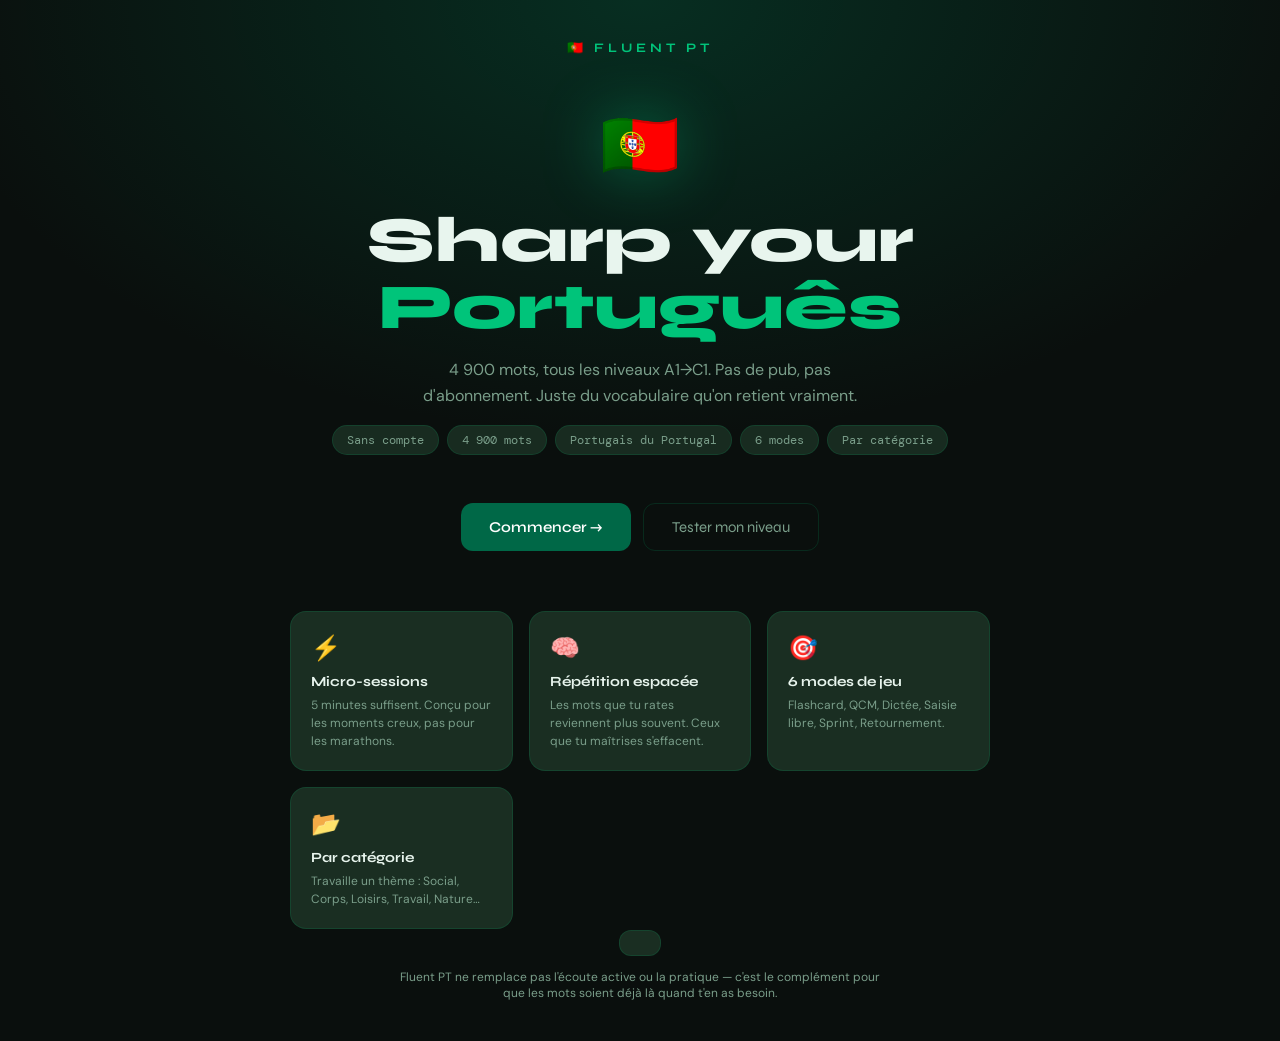
==== commit dfeb89d2: "Add files via upload" ====
--- a/index.html
+++ b/index.html
@@ -1,211 +1,14 @@
 <!DOCTYPE html>
 <html lang="fr">
 <head>
-<meta charset="UTF-8">
-<meta name="viewport" content="width=device-width, initial-scale=1.0">
-<title>Fluent PT — Sharp your Português</title>
-<link rel="preconnect" href="https://fonts.googleapis.com">
-<link href="https://fonts.googleapis.com/css2?family=Syne:wght@400;600;700;800&family=DM+Sans:ital,wght@0,300;0,400;0,500;1,300&family=DM+Mono:wght@400;500&display=swap" rel="stylesheet">
-<style>
-:root {
-  --green:  #006847;
-  --green2: #009B6A;
-  --green3: #00C47A;
-  --red:    #D4002A;
-  --red2:   #FF1744;
-  --gold:   #F5C500;
-  --bg:     #0A0F0D;
-  --bg2:    #111A15;
-  --bg3:    #182B20;
-  --card:   #1A2E22;
-  --border: rgba(0,168,100,0.18);
-  --text:   #E8F5EE;
-  --muted:  #7A9E8A;
-  --radius: 16px;
-  --font:   'Syne', sans-serif;
-  --body:   'DM Sans', sans-serif;
-  --mono:   'DM Mono', monospace;
-}
-* { box-sizing: border-box; margin: 0; padding: 0; }
-html, body { height: 100%; background: var(--bg); color: var(--text); font-family: var(--body); }
-
-/* ── SCREENS ── */
-.screen { display: none; min-height: 100vh; flex-direction: column; }
-.screen.active { display: flex; }
-
-/* ══ LANDING ══ */
-#screen-landing {
-  background: radial-gradient(ellipse 80% 60% at 50% 0%, rgba(0,104,71,0.35) 0%, transparent 70%), var(--bg);
-  align-items: center; justify-content: center; padding: 40px 20px; text-align: center;
-}
-.landing-logo { font-family: var(--font); font-size: 13px; font-weight: 700; letter-spacing: 4px; text-transform: uppercase; color: var(--green3); margin-bottom: 48px; }
-.landing-flag { font-size: 64px; margin-bottom: 20px; filter: drop-shadow(0 0 30px rgba(0,196,122,0.4)); }
-.landing-h1 { font-family: var(--font); font-size: clamp(36px, 8vw, 64px); font-weight: 800; line-height: 1.05; margin-bottom: 16px; }
-.landing-h1 em { font-style: normal; color: var(--green3); }
-.landing-sub { font-size: 16px; color: var(--muted); max-width: 480px; margin: 0 auto 16px; line-height: 1.6; }
-.landing-tags { display: flex; flex-wrap: wrap; gap: 8px; justify-content: center; margin-bottom: 48px; }
-.landing-tag { background: var(--bg3); border: 1px solid var(--border); border-radius: 20px; padding: 6px 14px; font-size: 12px; color: var(--muted); font-family: var(--mono); }
-.landing-btns { display: flex; gap: 12px; flex-wrap: wrap; justify-content: center; }
-.btn-primary { background: var(--green); color: #fff; border: none; border-radius: 12px; padding: 14px 28px; font-size: 15px; font-weight: 600; font-family: var(--font); cursor: pointer; transition: all 0.2s; }
-.btn-primary:hover { background: var(--green2); transform: translateY(-1px); }
-.btn-ghost { background: transparent; color: var(--muted); border: 1.5px solid var(--border); border-radius: 12px; padding: 14px 28px; font-size: 15px; font-family: var(--font); cursor: pointer; transition: all 0.2s; }
-.btn-ghost:hover { border-color: var(--green3); color: var(--text); }
-.landing-features { display: grid; grid-template-columns: repeat(auto-fit, minmax(200px, 1fr)); gap: 16px; max-width: 700px; margin: 60px auto 0; }
-.feat-card { background: var(--card); border: 1px solid var(--border); border-radius: var(--radius); padding: 20px; text-align: left; }
-.feat-icon { font-size: 24px; margin-bottom: 10px; }
-.feat-title { font-family: var(--font); font-weight: 700; font-size: 14px; margin-bottom: 6px; }
-.feat-desc { font-size: 12px; color: var(--muted); line-height: 1.5; }
-.landing-note { margin-top: 40px; font-size: 12px; color: var(--muted); max-width: 480px; }
-
-/* ══ TEST PLACEMENT ══ */
-#screen-test { background: var(--bg); padding: 24px 20px; align-items: center; }
-.test-header { width: 100%; max-width: 560px; margin-bottom: 24px; }
-.test-meta { display: flex; justify-content: space-between; align-items: center; margin-bottom: 10px; }
-.test-label { font-family: var(--mono); font-size: 12px; color: var(--muted); }
-.test-bar-bg { height: 4px; background: var(--bg3); border-radius: 4px; }
-.test-bar { height: 4px; background: linear-gradient(90deg, var(--green), var(--green3)); border-radius: 4px; transition: width 0.4s; }
-.test-card { background: var(--card); border: 1px solid var(--border); border-radius: 20px; padding: 32px 28px; width: 100%; max-width: 560px; }
-.test-level-badge { display: inline-block; background: var(--bg3); border: 1px solid var(--border); border-radius: 8px; padding: 4px 12px; font-family: var(--mono); font-size: 12px; color: var(--green3); margin-bottom: 20px; }
-.test-word { font-family: var(--font); font-size: 38px; font-weight: 800; margin-bottom: 8px; }
-.test-hint { font-size: 13px; color: var(--muted); margin-bottom: 28px; font-style: italic; }
-.test-opts { display: grid; grid-template-columns: 1fr 1fr; gap: 10px; }
-.test-opt { background: var(--bg3); border: 1.5px solid var(--border); border-radius: 12px; padding: 14px 16px; font-size: 14px; font-family: var(--body); cursor: pointer; text-align: left; color: var(--text); transition: all 0.15s; }
-.test-opt:hover:not(:disabled) { border-color: var(--green3); background: rgba(0,196,122,0.08); }
-.test-opt.correct { border-color: var(--green3); background: rgba(0,196,122,0.15); color: var(--green3); }
-.test-opt.wrong { border-color: var(--red2); background: rgba(255,23,68,0.1); color: var(--red2); }
-.test-skip { background: none; border: none; color: var(--muted); font-size: 13px; font-family: var(--body); cursor: pointer; margin-top: 20px; text-decoration: underline; }
-
-/* ══ APP MAIN ══ */
-#screen-app { background: var(--bg); min-height: 100vh; }
-.app-nav { display: flex; align-items: center; justify-content: space-between; padding: 16px 20px; border-bottom: 1px solid var(--border); position: sticky; top: 0; background: rgba(10,15,13,0.95); backdrop-filter: blur(12px); z-index: 10; }
-.nav-logo { font-family: var(--font); font-weight: 800; font-size: 16px; color: var(--green3); }
-.nav-level { font-family: var(--mono); font-size: 12px; background: var(--bg3); border: 1px solid var(--border); padding: 4px 10px; border-radius: 8px; color: var(--green3); }
-.nav-right { display: flex; gap: 8px; align-items: center; }
-.nav-btn { background: none; border: 1px solid var(--border); border-radius: 10px; padding: 6px 12px; font-size: 12px; color: var(--muted); cursor: pointer; font-family: var(--body); transition: all 0.2s; }
-.nav-btn:hover, .nav-btn.active { border-color: var(--green3); color: var(--text); }
-
-/* ── TABS ── */
-.app-tabs { display: flex; gap: 4px; padding: 12px 20px; overflow-x: auto; }
-.tab-btn { background: none; border: 1.5px solid transparent; border-radius: 10px; padding: 7px 14px; font-size: 13px; font-family: var(--font); font-weight: 600; color: var(--muted); cursor: pointer; white-space: nowrap; transition: all 0.2s; flex-shrink: 0; }
-.tab-btn:hover { color: var(--text); border-color: var(--border); }
-.tab-btn.active { background: var(--green); color: #fff; border-color: var(--green); }
-
-/* ── FILTER BAR ── */
-.filter-bar { padding: 0 20px 12px; display: flex; gap: 8px; overflow-x: auto; }
-.filter-chip { background: var(--bg3); border: 1px solid var(--border); border-radius: 20px; padding: 5px 12px; font-size: 11px; font-family: var(--mono); color: var(--muted); cursor: pointer; white-space: nowrap; transition: all 0.2s; flex-shrink: 0; }
-.filter-chip:hover { border-color: var(--green3); color: var(--text); }
-.filter-chip.active { background: rgba(0,104,71,0.3); border-color: var(--green3); color: var(--green3); }
-
-/* ── GAME AREA ── */
-.game-area { padding: 20px; display: flex; flex-direction: column; align-items: center; gap: 16px; }
-
-/* Flashcard */
-.flashcard-wrap { perspective: 1000px; width: 100%; max-width: 460px; cursor: pointer; }
-.flashcard { width: 100%; aspect-ratio: 3/2; position: relative; transform-style: preserve-3d; transition: transform 0.5s cubic-bezier(0.4,0,0.2,1); border-radius: 20px; }
-.flashcard.flipped { transform: rotateY(180deg); }
-.fc-face { position: absolute; inset: 0; border-radius: 20px; display: flex; flex-direction: column; align-items: center; justify-content: center; padding: 28px; backface-visibility: hidden; }
-.fc-front { background: linear-gradient(135deg, var(--card), var(--bg3)); border: 1px solid var(--border); }
-.fc-back { background: linear-gradient(135deg, rgba(0,104,71,0.3), var(--card)); border: 1px solid rgba(0,196,122,0.3); transform: rotateY(180deg); }
-.fc-lang { font-family: var(--mono); font-size: 11px; color: var(--muted); margin-bottom: 12px; letter-spacing: 2px; }
-.fc-word { font-family: var(--font); font-size: clamp(28px, 6vw, 42px); font-weight: 800; text-align: center; margin-bottom: 8px; }
-.fc-sub { font-size: 13px; color: var(--muted); font-style: italic; }
-.fc-cat { position: absolute; top: 14px; right: 14px; font-family: var(--mono); font-size: 10px; background: var(--bg); padding: 3px 8px; border-radius: 6px; color: var(--muted); }
-.fc-phrase { font-size: 13px; color: var(--muted); text-align: center; margin-top: 12px; line-height: 1.5; font-style: italic; }
-.fc-tap { font-size: 11px; color: var(--muted); margin-top: 16px; }
-.flash-btns { display: flex; gap: 10px; width: 100%; max-width: 460px; }
-.flash-btn { flex: 1; padding: 14px; border-radius: 12px; border: 1.5px solid var(--border); font-size: 14px; font-weight: 600; font-family: var(--font); cursor: pointer; transition: all 0.2s; }
-.flash-bad  { background: rgba(212,0,42,0.1);  border-color: var(--red);  color: var(--red);  }
-.flash-ok   { background: rgba(245,197,0,0.1); border-color: var(--gold); color: var(--gold); }
-.flash-good { background: rgba(0,104,71,0.15); border-color: var(--green3); color: var(--green3); }
-.flash-bad:hover  { background: rgba(212,0,42,0.2);  }
-.flash-ok:hover   { background: rgba(245,197,0,0.2); }
-.flash-good:hover { background: rgba(0,104,71,0.3);  }
-
-/* QCM / Saisie / Retour */
-.game-card { background: var(--card); border: 1px solid var(--border); border-radius: 20px; padding: 28px; width: 100%; max-width: 500px; }
-.game-question { font-family: var(--font); font-size: 28px; font-weight: 800; margin-bottom: 8px; text-align: center; }
-.game-subq { font-size: 13px; color: var(--muted); text-align: center; margin-bottom: 20px; font-style: italic; }
-.game-phrase { background: var(--bg3); border-left: 3px solid var(--green); border-radius: 8px; padding: 10px 14px; font-size: 13px; color: var(--muted); margin-bottom: 20px; line-height: 1.5; font-style: italic; }
-.qcm-opts { display: grid; grid-template-columns: 1fr 1fr; gap: 10px; }
-.qcm-opt { background: var(--bg3); border: 1.5px solid var(--border); border-radius: 12px; padding: 14px; font-size: 14px; font-family: var(--body); cursor: pointer; color: var(--text); transition: all 0.15s; text-align: center; }
-.qcm-opt:hover:not(:disabled) { border-color: var(--green3); background: rgba(0,196,122,0.08); }
-.qcm-opt.correct { border-color: var(--green3); background: rgba(0,196,122,0.15); color: var(--green3); font-weight: 600; }
-.qcm-opt.wrong   { border-color: var(--red2); background: rgba(255,23,68,0.1); color: var(--red2); }
-.saisie-input { width: 100%; background: var(--bg3); border: 1.5px solid var(--border); border-radius: 12px; padding: 14px 16px; font-size: 18px; font-family: var(--mono); color: var(--text); outline: none; transition: border-color 0.2s; }
-.saisie-input:focus { border-color: var(--green3); }
-.saisie-input.correct { border-color: var(--green3); background: rgba(0,196,122,0.08); }
-.saisie-input.wrong   { border-color: var(--red2); background: rgba(255,23,68,0.05); }
-.btn-submit { background: var(--green); color: #fff; border: none; border-radius: 12px; padding: 13px 28px; font-size: 15px; font-weight: 600; font-family: var(--font); cursor: pointer; transition: all 0.2s; margin-top: 10px; width: 100%; }
-.btn-submit:hover { background: var(--green2); }
-.result-msg { font-size: 14px; text-align: center; padding: 10px; border-radius: 10px; margin-top: 10px; }
-.result-msg.ok  { background: rgba(0,196,122,0.1); color: var(--green3); }
-.result-msg.bad { background: rgba(255,23,68,0.08); color: var(--red2); }
-.btn-next { background: var(--bg3); border: 1.5px solid var(--border); color: var(--text); border-radius: 12px; padding: 12px 24px; font-size: 14px; font-family: var(--font); font-weight: 600; cursor: pointer; margin-top: 10px; width: 100%; transition: all 0.2s; }
-.btn-next:hover { border-color: var(--green3); }
-
-/* Dictée */
-.dictee-play { background: var(--green); color: #fff; border: none; border-radius: 12px; padding: 14px 28px; font-size: 15px; font-weight: 600; font-family: var(--font); cursor: pointer; transition: all 0.2s; display: flex; align-items: center; gap: 8px; }
-.dictee-play:hover { background: var(--green2); }
-.dictee-play.playing { background: var(--bg3); color: var(--muted); }
-
-/* Sprint */
-.sprint-header { width: 100%; max-width: 500px; display: flex; justify-content: space-between; align-items: center; }
-.sprint-timer { font-family: var(--mono); font-size: 28px; font-weight: 500; color: var(--green3); }
-.sprint-timer.danger { color: var(--red2); }
-.sprint-score-lbl { font-family: var(--mono); font-size: 14px; color: var(--muted); }
-.sprint-score-val { font-family: var(--font); font-size: 24px; font-weight: 800; }
-.sprint-end { text-align: center; padding: 40px 20px; }
-.sprint-final { font-family: var(--font); font-size: 56px; font-weight: 800; color: var(--green3); }
-.sprint-final-lbl { font-size: 14px; color: var(--muted); margin-top: 4px; }
-
-/* Profil */
-.profil-wrap { padding: 20px; max-width: 600px; margin: 0 auto; width: 100%; }
-.profil-hero { background: linear-gradient(135deg, var(--green), var(--bg3)); border-radius: 20px; padding: 28px; margin-bottom: 20px; text-align: center; }
-.profil-name { font-family: var(--font); font-size: 22px; font-weight: 800; margin-bottom: 4px; }
-.profil-level { font-family: var(--mono); font-size: 13px; background: rgba(0,0,0,0.3); padding: 4px 12px; border-radius: 20px; display: inline-block; margin-bottom: 16px; }
-.profil-stats { display: grid; grid-template-columns: repeat(3, 1fr); gap: 12px; margin-bottom: 20px; }
-.stat-box { background: var(--card); border: 1px solid var(--border); border-radius: 14px; padding: 16px; text-align: center; }
-.stat-num { font-family: var(--font); font-size: 28px; font-weight: 800; color: var(--green3); }
-.stat-lbl { font-size: 11px; color: var(--muted); margin-top: 4px; font-family: var(--mono); }
-.level-progress { background: var(--card); border: 1px solid var(--border); border-radius: 14px; padding: 20px; margin-bottom: 20px; }
-.level-row { display: flex; align-items: center; gap: 12px; margin-bottom: 12px; }
-.level-row:last-child { margin-bottom: 0; }
-.level-badge { font-family: var(--mono); font-size: 12px; font-weight: 600; background: var(--bg3); padding: 4px 10px; border-radius: 8px; min-width: 36px; text-align: center; }
-.level-bar-bg { flex: 1; height: 8px; background: var(--bg3); border-radius: 4px; }
-.level-bar { height: 8px; background: linear-gradient(90deg, var(--green), var(--green3)); border-radius: 4px; transition: width 0.6s; }
-.level-pct { font-family: var(--mono); font-size: 11px; color: var(--muted); min-width: 36px; text-align: right; }
-.profil-test-btn { width: 100%; background: var(--bg3); border: 1.5px solid var(--border); border-radius: 12px; padding: 14px; font-size: 14px; font-family: var(--font); font-weight: 600; color: var(--text); cursor: pointer; transition: all 0.2s; margin-bottom: 12px; }
-.profil-test-btn:hover { border-color: var(--green3); }
-.profil-reset-btn { width: 100%; background: none; border: 1.5px solid rgba(212,0,42,0.3); border-radius: 12px; padding: 12px; font-size: 13px; font-family: var(--body); color: var(--red); cursor: pointer; transition: all 0.2s; }
-.profil-reset-btn:hover { background: rgba(212,0,42,0.08); }
-
-/* Toast */
-.toast { position: fixed; bottom: 24px; left: 50%; transform: translateX(-50%) translateY(80px); background: var(--card); border: 1px solid var(--border); border-radius: 12px; padding: 12px 20px; font-size: 14px; font-family: var(--body); white-space: nowrap; transition: transform 0.3s; z-index: 999; pointer-events: none; }
-.toast.show { transform: translateX(-50%) translateY(0); }
-.toast.ok      { border-color: var(--green3); color: var(--green3); }
-.toast.bad     { border-color: var(--red2);   color: var(--red2);   }
-.toast.levelup { border-color: var(--gold);   color: var(--gold);   }
-
-/* Mastery badge */
-.word-mastery { display: flex; gap: 4px; justify-content: center; margin-top: 12px; }
-.mastery-dot { width: 8px; height: 8px; border-radius: 50%; background: var(--bg3); border: 1px solid var(--border); }
-.mastery-dot.done { background: var(--green3); border-color: var(--green3); }
-
-/* Progress bar on game */
-.game-progress { width: 100%; max-width: 500px; display: flex; align-items: center; gap: 10px; }
-.gp-bar-bg { flex: 1; height: 4px; background: var(--bg3); border-radius: 4px; }
-.gp-bar { height: 4px; background: linear-gradient(90deg, var(--green), var(--green3)); border-radius: 4px; transition: width 0.3s; }
-.gp-lbl { font-family: var(--mono); font-size: 11px; color: var(--muted); white-space: nowrap; }
-
-/* Scrollbar */
-::-webkit-scrollbar { width: 4px; height: 4px; }
-::-webkit-scrollbar-track { background: var(--bg); }
-::-webkit-scrollbar-thumb { background: var(--border); border-radius: 4px; }
-</style>
+  <meta charset="UTF-8">
+  <meta name="viewport" content="width=device-width, initial-scale=1.0">
+  <title>Fluent PT — Sharp your Português</title>
+  <link rel="preconnect" href="https://fonts.googleapis.com">
+  <link href="https://fonts.googleapis.com/css2?family=Syne:wght@400;600;700;800&family=DM+Sans:wght@300;400;500&family=DM+Mono:wght@400;500&display=swap" rel="stylesheet">
+  <link rel="stylesheet" href="style.css">
 </head>
 <body>
-
-<!-- ══ LANDING ══ -->
 <div id="screen-landing" class="screen active">
   <div class="landing-logo">🇵🇹 Fluent PT</div>
   <div class="landing-flag">🇵🇹</div>
@@ -213,46 +16,27 @@
   <p class="landing-sub">4 900 mots, tous les niveaux A1→C1. Pas de pub, pas d'abonnement. Juste du vocabulaire qu'on retient vraiment.</p>
   <div class="landing-tags">
     <span class="landing-tag">Sans compte</span>
-    <span class="landing-tag">localStorage</span>
     <span class="landing-tag">4 900 mots</span>
     <span class="landing-tag">Portugais du Portugal</span>
     <span class="landing-tag">6 modes</span>
+    <span class="landing-tag">Par catégorie</span>
   </div>
   <div class="landing-btns">
     <button class="btn-primary" onclick="startGuest()">Commencer →</button>
     <button class="btn-ghost" onclick="startPlacementTest()">Tester mon niveau</button>
   </div>
   <div class="landing-features">
-    <div class="feat-card">
-      <div class="feat-icon">⚡</div>
-      <div class="feat-title">Micro-sessions</div>
-      <div class="feat-desc">5 minutes suffisent. Conçu pour les moments creux, pas pour les marathons.</div>
-    </div>
-    <div class="feat-card">
-      <div class="feat-icon">🧠</div>
-      <div class="feat-title">Répétition espacée</div>
-      <div class="feat-desc">Les mots que tu rates reviennent plus souvent. Ceux que tu maîtrises s'effacent.</div>
-    </div>
-    <div class="feat-card">
-      <div class="feat-icon">🎯</div>
-      <div class="feat-title">6 modes de jeu</div>
-      <div class="feat-desc">Flashcard, QCM, Dictée, Saisie libre, Sprint, Retournement. Chaque mode ancre différemment.</div>
-    </div>
-    <div class="feat-card">
-      <div class="feat-icon">📂</div>
-      <div class="feat-title">Par catégorie</div>
-      <div class="feat-desc">Travaille un thème précis : Social, Voyage, Corps, Loisirs, Travail…</div>
-    </div>
+    <div class="feat-card"><div class="feat-icon">⚡</div><div class="feat-title">Micro-sessions</div><div class="feat-desc">5 minutes suffisent. Conçu pour les moments creux, pas pour les marathons.</div></div>
+    <div class="feat-card"><div class="feat-icon">🧠</div><div class="feat-title">Répétition espacée</div><div class="feat-desc">Les mots que tu rates reviennent plus souvent. Ceux que tu maîtrises s'effacent.</div></div>
+    <div class="feat-card"><div class="feat-icon">🎯</div><div class="feat-title">6 modes de jeu</div><div class="feat-desc">Flashcard, QCM, Dictée, Saisie libre, Sprint, Retournement.</div></div>
+    <div class="feat-card"><div class="feat-icon">📂</div><div class="feat-title">Par catégorie</div><div class="feat-desc">Travaille un thème : Social, Corps, Loisirs, Travail, Nature…</div></div>
   </div>
-  <p class="landing-note">Fluent PT ne remplace pas l'écoute active, la lecture ou les vraies interactions — c'est le complément pour que les mots soient déjà là quand t'en as besoin.</p>
+  <p class="landing-note">Fluent PT ne remplace pas l'écoute active ou la pratique — c'est le complément pour que les mots soient déjà là quand t'en as besoin.</p>
 </div>
 
-<!-- ══ TEST PLACEMENT ══ -->
 <div id="screen-test" class="screen">
-  <div style="padding:20px 20px 0; width:100%; max-width:560px; margin:0 auto;">
-    <button onclick="showScreen('landing')" style="background:none;border:none;color:var(--muted);font-size:13px;cursor:pointer;font-family:var(--body);">← Retour</button>
-  </div>
-  <div style="flex:1; display:flex; flex-direction:column; align-items:center; padding:20px;">
+  <div class="test-back"><button onclick="showScreen('landing')">← Retour</button></div>
+  <div class="test-body">
     <div class="test-header">
       <div class="test-meta">
         <span class="test-label" id="test-progress-label">1 / 40</span>
@@ -263,37 +47,28 @@
     <div class="test-card">
       <div class="test-level-badge" id="test-badge">A1</div>
       <div class="test-word" id="test-word">—</div>
-      <div class="test-hint" id="test-hint"></div>
       <div class="test-opts" id="test-opts"></div>
-      <div style="text-align:center;">
-        <button class="test-skip" onclick="skipTest()">Passer le test →</button>
-      </div>
+      <div style="text-align:center"><button class="test-skip" onclick="skipTest()">Passer le test →</button></div>
     </div>
   </div>
 </div>
 
-<!-- ══ APP ══ -->
 <div id="screen-app" class="screen">
   <nav class="app-nav">
     <span class="nav-logo">🇵🇹 Fluent PT</span>
     <span class="nav-level" id="nav-level">A1</span>
     <div class="nav-right">
-      <button class="nav-btn" id="btn-profil" onclick="showProfil()">Profil</button>
+      <button class="nav-btn" onclick="showProfil()">👤 Profil</button>
     </div>
   </nav>
-
-  <!-- Tabs modes -->
-  <div class="app-tabs" id="app-tabs">
+  <div class="app-tabs">
     <button class="tab-btn active" onclick="switchMode('flash',this)">⚡ Flash</button>
     <button class="tab-btn" onclick="switchMode('qcm',this)">🎯 QCM</button>
     <button class="tab-btn" onclick="switchMode('dictee',this)">🎧 Dictée</button>
     <button class="tab-btn" onclick="switchMode('saisie',this)">✍️ Saisie</button>
     <button class="tab-btn" onclick="switchMode('sprint',this)">🏃 Sprint</button>
     <button class="tab-btn" onclick="switchMode('retour',this)">🔄 Retour</button>
-    <button class="tab-btn" onclick="showProfil()">👤 Profil</button>
   </div>
-
-  <!-- Filter bar -->
   <div class="filter-bar" id="filter-bar">
     <button class="filter-chip active" onclick="setFilter('all',this)">Tout</button>
     <button class="filter-chip" onclick="setFilter('A1',this)">A1</button>
@@ -313,657 +88,12 @@
     <button class="filter-chip" onclick="setFilter('Santé',this)">Santé</button>
     <button class="filter-chip" onclick="setFilter('Grammaire',this)">Grammaire</button>
     <button class="filter-chip" onclick="setFilter('Société',this)">Société</button>
-    <button class="filter-chip" onclick="setFilter('Économie',this)">Économie</button>
-    <button class="filter-chip" onclick="setFilter('Communication',this)">Communication</button>
     <button class="filter-chip" onclick="setFilter('Technologie',this)">Technologie</button>
   </div>
-
-  <!-- Game area -->
   <div class="game-area" id="game-area"></div>
 </div>
 
-<!-- Toast -->
 <div class="toast" id="toast"></div>
-
-<script>
-// ══ VOCABULARY ══
-const VOCAB = [{"pt":"Que","fr":"Que / Quoi","n":"A1","c":"Grammaire","s":"Conjonction","xpt":"O que é isto?","xfr":"Qu'est-ce que c'est ?"},{"pt":"Não","fr":"Non / Ne... pas","n":"A1","c":"Grammaire","s":"Négation","xpt":"Eu não sei.","xfr":"Je ne sais pas."},{"pt":"De","fr":"De","n":"A1","c":"Grammaire","s":"Préposition","xpt":"Gosto de café.","xfr":"J'aime le café."},{"pt":"Um","fr":"Un","n":"A1","c":"Grammaire","s":"Article / Nombre","xpt":"Tenho um irmão.","xfr":"J'ai un frère."},{"pt":"Para","fr":"Pour / Vers","n":"A1","c":"Grammaire","s":"Préposition","xpt":"Isto é para ti.","xfr":"C'est pour toi."},{"pt":"Eu","fr":"Je","n":"A1","c":"Grammaire","s":"Pronom","xpt":"Eu sou francês.","xfr":"Je suis français."},{"pt":"Se","fr":"Si / Se","n":"A1","c":"Grammaire","s":"Conjonction","xpt":"Não sei se ele vem.","xfr":"Je ne sais pas s'il vient."},{"pt":"Me","fr":"Me / Moi","n":"A1","c":"Grammaire","s":"Pronom","xpt":"Ele deu-me o livro.","xfr":"Il m'a donné le livre."},{"pt":"Uma","fr":"Une","n":"A1","c":"Grammaire","s":"Article","xpt":"Quero uma maçã.","xfr":"Je veux une pomme."},{"pt":"Está","fr":"Est (état)","n":"A1","c":"État","s":"Verbe","xpt":"Como está o tempo?","xfr":"Quel temps fait-il ?"},{"pt":"Com","fr":"Avec","n":"A1","c":"Grammaire","s":"Préposition","xpt":"Vou com o meu amigo.","xfr":"Je vais avec mon ami."},{"pt":"Do","fr":"Du (de+o)","n":"A1","c":"Grammaire","s":"Contraction","xpt":"Gosto do carro dele.","xfr":"J'aime sa voiture (du lui)."},{"pt":"Por","fr":"Par / Pour","n":"A1","c":"Grammaire","s":"Préposition","xpt":"Passo por tua casa.","xfr":"Je passe par chez toi."},{"pt":"Te","fr":"Te / Toi","n":"A1","c":"Grammaire","s":"Pronom","xpt":"Eu amo-te.","xfr":"Je t'aime."},{"pt":"Os","fr":"Les (masc.)","n":"A1","c":"Grammaire","s":"Article","xpt":"Onde estão os livros?","xfr":"Où sont les livres ?"},{"pt":"Bem","fr":"Bien","n":"A1","c":"Général","s":"Manière","xpt":"Estou muito bem.","xfr":"Je vais très bien."},{"pt":"Em","fr":"En / Dans","n":"A1","c":"Grammaire","s":"Préposition","xpt":"Moro em Lisboa.","xfr":"J'habite à Lisbonne."},{"pt":"Ele","fr":"Il / Lui","n":"A1","c":"Grammaire","s":"Pronom","xpt":"Ele é muito alto.","xfr":"Il est très grand."},{"pt":"Isso","fr":"Cela (proche)","n":"A1","c":"Grammaire","s":"Pronom","xpt":"Isso é verdade.","xfr":"C'est vrai."},{"pt":"Mas","fr":"Mais","n":"A1","c":"Grammaire","s":"Conjonction","xpt":"Quero ir, mas não posso.","xfr":"Je veux y aller, mais je ne peux pas."},{"pt":"Da","fr":"De la (de+a)","n":"A1","c":"Grammaire","s":"Contraction","xpt":"É a chave da porta.","xfr":"C'est la clé de la porte."},{"pt":"Como","fr":"Comme / Comment","n":"A1","c":"Grammaire","s":"Adverbe","xpt":"Como estás hoje?","xfr":"Comment vas-tu aujourd'hui ?"},{"pt":"No","fr":"Dans le (em+o)","n":"A1","c":"Grammaire","s":"Contraction","xpt":"Estou no carro.","xfr":"Je suis dans la voiture."},{"pt":"Sim","fr":"Oui","n":"A1","c":"Grammaire","s":"Affirmation","xpt":"Sim, eu quero.","xfr":"Oui, je veux."},{"pt":"As","fr":"Les (fém.)","n":"A1","c":"Grammaire","s":"Article","xpt":"As raparigas são simpáticas.","xfr":"Les filles sont sympathiques."},{"pt":"Mais","fr":"Plus","n":"A1","c":"Quantité","s":"Adverbe","xpt":"Quero mais água.","xfr":"Je veux plus d'eau."},{"pt":"Na","fr":"Dans la (em+a)","n":"A1","c":"Grammaire","s":"Contraction","xpt":"Ela está na praia.","xfr":"Elle est à la plage."},{"pt":"Meu","fr":"Mon / Mien","n":"A1","c":"Social","s":"Possession","xpt":"O meu nome é Paulo.","xfr":"Mon nom est Paulo."},{"pt":"Você","fr":"Vous (formel)","n":"A1","c":"Social","s":"Pronom","xpt":"Como é que você está?","xfr":"Comment allez-vous ?"},{"pt":"Aqui","fr":"Ici","n":"A1","c":"Lieu","s":"Adverbe","xpt":"Fica aqui comigo.","xfr":"Reste ici avec moi."},{"pt":"Muito","fr":"Très / Beaucoup","n":"A1","c":"Quantité","s":"Adverbe","xpt":"Muito obrigado.","xfr":"Merci beaucoup."},{"pt":"Foi","fr":"A été / Est allé","n":"A1","c":"Action","s":"Verbe","xpt":"Ele foi ao cinema.","xfr":"Il est allé au cinéma."},{"pt":"Estou","fr":"Je suis (état)","n":"A1","c":"État","s":"Verbe","xpt":"Estou a trabalhar.","xfr":"Je suis en train de travailler."},{"pt":"Vamos","fr":"Allons / On y va","n":"A1","c":"Mouvement","s":"Verbe","xpt":"Vamos embora!","xfr":"On s'en va !"},{"pt":"Ela","fr":"Elle","n":"A1","c":"Grammaire","s":"Pronom","xpt":"Ela fala português.","xfr":"Elle parle portugais."},{"pt":"Fazer","fr":"Faire","n":"A1","c":"Action","s":"Verbe","xpt":"Tenho de fazer o almoço.","xfr":"Je dois faire le déjeuner."},{"pt":"Vai","fr":"Va","n":"A1","c":"Mouvement","s":"Verbe","xpt":"Ela vai para o Porto.","xfr":"Elle va à Porto."},{"pt":"Isto","fr":"Ceci","n":"A1","c":"Grammaire","s":"Pronom","xpt":"O que é isto aqui?","xfr":"Qu'est-ce que c'est ceci ici ?"},{"pt":"Já","fr":"Déjà / Tout de suite","n":"A1","c":"Temps","s":"Adverbe","xpt":"Eu já comi.","xfr":"J'ai déjà mangé."},{"pt":"Tem","fr":"A / Possède","n":"A1","c":"Possession","s":"Verbe","xpt":"Ele tem um cão.","xfr":"Il a un chien."},{"pt":"Só","fr":"Seul / Seulement","n":"A1","c":"Quantité","s":"Adverbe","xpt":"Eu só quero um café.","xfr":"Je veux seulement un café."},{"pt":"Minha","fr":"Ma / Mienne","n":"A1","c":"Social","s":"Possession","xpt":"A minha mãe é médica.","xfr":"Ma mère est médecin."},{"pt":"Nos","fr":"Nous / En nous","n":"A1","c":"Grammaire","s":"Pronom","xpt":"Ele ajuda-nos sempre.","xfr":"Il nous aide toujours."},{"pt":"Ser","fr":"Être (permanent)","n":"A1","c":"Général","s":"Verbe","xpt":"Quero ser professor.","xfr":"Je veux être professeur."},{"pt":"Tudo","fr":"Tout","n":"A1","c":"Quantité","s":"Pronom","xpt":"Tudo está bem.","xfr":"Tout va bien."},{"pt":"Ao","fr":"Au (a+o)","n":"A1","c":"Grammaire","s":"Contraction","xpt":"Vou ao supermercado.","xfr":"Je vais au supermarché."},{"pt":"Tenho","fr":"J'ai","n":"A1","c":"Possession","s":"Verbe","xpt":"Tenho muita fome.","xfr":"J'ai très faim."},{"pt":"Vou","fr":"Je vais","n":"A1","c":"Mouvement","s":"Verbe","xpt":"Vou dormir agora.","xfr":"Je vais dormir maintenant."},{"pt":"Sei","fr":"Je sais","n":"A1","c":"Cognition","s":"Verbe","xpt":"Eu sei a resposta.","xfr":"Je sais la réponse."},{"pt":"Agora","fr":"Maintenant","n":"A1","c":"Temps","s":"Adverbe","xpt":"Tenho de ir agora.","xfr":"Je dois y aller maintenant."},{"pt":"Há","fr":"Il y a","n":"A1","c":"Grammaire","s":"Verbe","xpt":"Há muito sol hoje.","xfr":"Il y a beaucoup de soleil aujourd'hui."},{"pt":"Lá","fr":"Là-bas","n":"A1","c":"Lieu","s":"Adverbe","xpt":"O livro está lá.","xfr":"Le livre est là-bas."},{"pt":"Tu","fr":"Tu","n":"A1","c":"Social","s":"Pronom","xpt":"Tu és meu amigo.","xfr":"Tu es mon ami."},{"pt":"Quando","fr":"Quand","n":"A1","c":"Temps","s":"Conjonction","xpt":"Quando vais partir?","xfr":"Quand vas-tu partir ?"},{"pt":"Porque","fr":"Parce que / Pourquoi","n":"A1","c":"Grammaire","s":"Conjonction","xpt":"Estudo porque quero.","xfr":"J'étudie parce que je le veux."},{"pt":"Estás","fr":"Tu es (état)","n":"A1","c":"État","s":"Verbe","xpt":"Tu estás cansado.","xfr":"Tu es fatigué."},{"pt":"Quem","fr":"Qui","n":"A1","c":"Social","s":"Pronom","xpt":"Quem é aquele senhor?","xfr":"Qui est ce monsieur ?"},{"pt":"Onde","fr":"Où","n":"A1","c":"Lieu","s":"Adverbe","xpt":"Onde moras?","xfr":"Où habites-tu ?"},{"pt":"Nada","fr":"Rien","n":"A1","c":"Quantité","s":"Pronom","xpt":"Não quero nada.","xfr":"Je ne veux rien."},{"pt":"Ter","fr":"Avoir","n":"A1","c":"Possession","s":"Verbe","xpt":"É bom ter amigos.","xfr":"C'est bon d'avoir des amis."},{"pt":"Então","fr":"Alors","n":"A1","c":"Grammaire","s":"Adverbe","xpt":"Então, o que fizeste?","xfr":"Alors, qu'as-tu fait ?"},{"pt":"Dizer","fr":"Dire","n":"A1","c":"Communication","s":"Verbe","xpt":"Não sei o que dizer.","xfr":"Je ne sais pas quoi dire."},{"pt":"Lhe","fr":"Lui (à lui/elle)","n":"A2","c":"Grammaire","s":"Pronom","xpt":"Eu dei-lhe o presente.","xfr":"Je lui ai donné le cadeau."},{"pt":"Seu","fr":"Son / Votre","n":"A2","c":"Social","s":"Possession","xpt":"O seu carro é azul.","xfr":"Son/Votre voiture est bleue."},{"pt":"Era","fr":"Était","n":"A1","c":"Temps","s":"Verbe (Imparfait)","xpt":"Eu era muito jovem.","xfr":"J'étais très jeune."},{"pt":"Sou","fr":"Je suis (permanent)","n":"A1","c":"Général","s":"Verbe","xpt":"Eu sou de Paris.","xfr":"Je suis de Paris."},{"pt":"Ou","fr":"Ou","n":"A1","c":"Grammaire","s":"Conjonction","xpt":"Chá ou café?","xfr":"Thé ou café ?"},{"pt":"Coisa","fr":"Chose","n":"A1","c":"Général","s":"Nom","xpt":"Isto é uma coisa útil.","xfr":"C'est une chose utile."},{"pt":"Quero","fr":"Je veux","n":"A1","c":"Général","s":"Verbe","xpt":"Quero viajar este ano.","xfr":"Je veux voyager cette année."},{"pt":"São","fr":"Sont","n":"A1","c":"Général","s":"Verbe","xpt":"Eles são simpáticos.","xfr":"Ils sont sympathiques."},{"pt":"Sua","fr":"Sa / Votre (fém)","n":"A2","c":"Social","s":"Possession","xpt":"A sua casa é grande.","xfr":"Sa/Votre maison est grande."},{"pt":"Pode","fr":"Peut","n":"A1","c":"Général","s":"Verbe","xpt":"Ele pode vir amanhã.","xfr":"Il peut venir demain."},{"pt":"Nós","fr":"Nous","n":"A1","c":"Social","s":"Pronom","xpt":"Nós vamos à festa.","xfr":"Nous allons à la fête."},{"pt":"Mesmo","fr":"Même","n":"A2","c":"Grammaire","s":"Adjectif","xpt":"Eu penso o mesmo.","xfr":"Je pense la même chose."},{"pt":"Ver","fr":"Voir","n":"A1","c":"Général","s":"Verbe","xpt":"Quero ver o mar.","xfr":"Je veux voir la mer."},{"pt":"Disse","fr":"A dit","n":"A1","c":"Communication","s":"Verbe (Passé)","xpt":"Ele disse a verdade.","xfr":"Il a dit la vérité."},{"pt":"Eles","fr":"Ils / Eux","n":"A1","c":"Social","s":"Pronom","xpt":"Eles moram no Porto.","xfr":"Ils habitent à Porto."},{"pt":"Bom","fr":"Bon","n":"A1","c":"Qualité","s":"Adjectif","xpt":"Este vinho é muito bom.","xfr":"Ce vin est très bon."},{"pt":"Estava","fr":"Était (état)","n":"A1","c":"Temps","s":"Verbe (Imparfait)","xpt":"O tempo estava bom.","xfr":"Le temps était beau."},{"pt":"Esta","fr":"Cette","n":"A1","c":"Grammaire","s":"Déterminant","xpt":"Esta rua é longa.","xfr":"Cette rue est longue."},{"pt":"Todos","fr":"Tous","n":"A1","c":"Quantité","s":"Pronom","xpt":"Todos estão convidados.","xfr":"Tous sont invités."},{"pt":"Mim","fr":"Moi","n":"A1","c":"Social","s":"Pronom","xpt":"Isto é para mim?","xfr":"C'est pour moi ?"},{"pt":"Posso","fr":"Je peux","n":"A1","c":"Général","s":"Verbe","xpt":"Posso entrar?","xfr":"Puis-je entrer ?"},{"pt":"Dos","fr":"Des (de+os)","n":"A1","c":"Grammaire","s":"Contraction","xpt":"Gosto dos teus sapatos.","xfr":"J'aime tes chaussures."},{"pt":"Lo","fr":"Le (le placer)","n":"B1","c":"Grammaire","s":"Pronom (enclise)","xpt":"Vou comprá-lo.","xfr":"Je vais l'acheter."},{"pt":"Estão","fr":"Sont (état)","n":"A1","c":"État","s":"Verbe","xpt":"Onde estão as chaves?","xfr":"Où sont les clés ?"},{"pt":"Temos","fr":"Nous avons","n":"A1","c":"Possession","s":"Verbe","xpt":"Temos muito trabalho.","xfr":"Nous avons beaucoup de travail."},{"pt":"Nunca","fr":"Jamais","n":"A1","c":"Temps","s":"Adverbe","xpt":"Nunca fui a Braga.","xfr":"Je ne suis jamais allé à Braga."},{"pt":"Este","fr":"Ce / Celui-ci","n":"A1","c":"Grammaire","s":"Déterminant","xpt":"Este prato é típico.","xfr":"Ce plat est typique."},{"pt":"Casa","fr":"Maison","n":"A1","c":"Lieu","s":"Habitat","xpt":"Vou para casa agora.","xfr":"Je vais à la maison maintenant."},{"pt":"Até","fr":"Jusqu'à / Même","n":"A1","c":"Général","s":"Préposition","xpt":"Até amanhã!","xfr":"À demain !"},{"pt":"Assim","fr":"Ainsi / Comme ça","n":"A2","c":"Général","s":"Adverbe","xpt":"Faz assim o exercício.","xfr":"Fais l'exercice comme ça."},{"pt":"Acho","fr":"Je pense / Je trouve","n":"A1","c":"Cognition","s":"Verbe","xpt":"Acho que sim.","xfr":"Je pense que oui."},{"pt":"Quer","fr":"Veut","n":"A1","c":"Général","s":"Verbe","xpt":"Ele quer um gelado.","xfr":"Il veut une glace."},{"pt":"Tens","fr":"Tu as","n":"A1","c":"Possession","s":"Verbe","xpt":"Tens horas?","xfr":"Tu as l'heure ?"},{"pt":"Tempo","fr":"Temps","n":"A1","c":"Général","s":"Abstrait","xpt":"O tempo passa depressa.","xfr":"Le temps passe vite."},{"pt":"Ir","fr":"Aller","n":"A1","c":"Mouvement","s":"Verbe","xpt":"Temos de ir embora.","xfr":"Nous devons partir."},{"pt":"Falar","fr":"Parler","n":"A1","c":"Communication","s":"Verbe","xpt":"Eu quero falar contigo.","xfr":"Je veux parler avec toi."},{"pt":"Quê","fr":"Quoi","n":"A1","c":"Grammaire","s":"Pronom","xpt":"O quê? Não ouvi.","xfr":"Quoi ? Je n'ai pas entendu."},{"pt":"Ainda","fr":"Encore / Toujours","n":"A1","c":"Temps","s":"Adverbe","xpt":"Ainda não recebi.","xfr":"Je n'ai pas encore reçu."},{"pt":"Tua","fr":"Ta / Tienne","n":"A1","c":"Social","s":"Possession","xpt":"A tua irmã é simpática.","xfr":"Ta sœur est sympathique."},{"pt":"Teu","fr":"Ton / Tien","n":"A1","c":"Social","s":"Possession","xpt":"O teu livro está aqui.","xfr":"Ton livre est ici."},{"pt":"Favor","fr":"Faveur / S'il vous plaît","n":"A1","c":"Social","s":"Politesse","xpt":"Faz um favor, abre a porta.","xfr":"Fais-moi une faveur, ouvre la porte."},{"pt":"Pai","fr":"Père","n":"A1","c":"Social","s":"Famille","xpt":"O meu pai trabalha em Faro.","xfr":"Mon père travaille à Faro."},{"pt":"Também","fr":"Aussi","n":"A1","c":"Grammaire","s":"Adverbe","xpt":"Eu também quero ir.","xfr":"Je veux aussi y aller."},{"pt":"Obrigado","fr":"Merci","n":"A1","c":"Social","s":"Politesse","xpt":"Muito obrigado pela ajuda.","xfr":"Merci beaucoup pour l'aide."},{"pt":"Vez","fr":"Fois","n":"A1","c":"Temps","s":"Quantité","xpt":"É a primeira vez em Lisboa.","xfr":"C'est la première fois à Lisbonne."},{"pt":"Deus","fr":"Dieu","n":"A1","c":"Culture","s":"Religion","xpt":"Graças a Deus.","xfr":"Grâce à Dieu."},{"pt":"Certo","fr":"Correct / Certain","n":"A1","c":"Qualité","s":"Adjectif","xpt":"O teu raciocínio está certo.","xfr":"Ton raisonnement est correct."},{"pt":"Tão","fr":"Tellement / Si","n":"A1","c":"Quantité","s":"Adverbe","xpt":"Este café é tão bom!","xfr":"Ce café est tellement bon !"},{"pt":"Sobre","fr":"Sur / À propos de","n":"A2","c":"Grammaire","s":"Préposition","xpt":"O livro é sobre o mar.","xfr":"Le livre parle de la mer."},{"pt":"Melhor","fr":"Meilleur / Mieux","n":"A1","c":"Qualité","s":"Adverbe","xpt":"Este vinho é o melhor.","xfr":"Ce vin est le meilleur."},{"pt":"Noite","fr":"Nuit","n":"A1","c":"Temps","s":"Nature","xpt":"Boa noite a todos.","xfr":"Bonne nuit à tous."},{"pt":"És","fr":"Tu es (permanent)","n":"A1","c":"Général","s":"Verbe","xpt":"Tu és muito inteligente.","xfr":"Tu es très intelligent."},{"pt":"Dia","fr":"Jour","n":"A1","c":"Temps","s":"Nature","xpt":"Tenha um bom dia.","xfr":"Passez une bonne journée."},{"pt":"Estamos","fr":"Nous sommes (état)","n":"A1","c":"État","s":"Verbe","xpt":"Estamos em casa.","xfr":"Nous sommes à la maison."},{"pt":"Talvez","fr":"Peut-être","n":"A2","c":"Grammaire","s":"Adverbe","xpt":"Talvez eu vá amanhã.","xfr":"Peut-être que j'irai demain."},{"pt":"Nem","fr":"Ni / Même pas","n":"A2","c":"Grammaire","s":"Conjonction","xpt":"Não tenho pão nem leite.","xfr":"Je n'ai ni pain ni lait."},{"pt":"Depois","fr":"Après","n":"A1","c":"Temps","s":"Adverbe","xpt":"Vemos o filme depois.","xfr":"Nous voyons le film après."},{"pt":"Sempre","fr":"Toujours","n":"A1","c":"Temps","s":"Adverbe","xpt":"Estás sempre a sorrir.","xfr":"Tu es toujours en train de sourire."},{"pt":"Sabe","fr":"Sait / Il sait","n":"A1","c":"Cognition","s":"Verbe","xpt":"Ele sabe falar inglês.","xfr":"Il sait parler anglais."},{"pt":"Mãe","fr":"Mère","n":"A1","c":"Social","s":"Famille","xpt":"A minha mãe cozinha bem.","xfr":"Ma mère cuisine bien."},{"pt":"Vida","fr":"Vie","n":"A1","c":"Général","s":"Abstrait","xpt":"A vida é bela.","xfr":"La vie est belle."},{"pt":"Sem","fr":"Sans","n":"A1","c":"Grammaire","s":"Préposition","xpt":"Quero um café sem açúcar.","xfr":"Je veux un café sans sucre."},{"pt":"Alguém","fr":"Quelqu'un","n":"A1","c":"Social","s":"Pronom","xpt":"Alguém bateu à porta.","xfr":"Quelqu'un a frappé à la porte."},{"pt":"Olá","fr":"Salut / Bonjour","n":"A1","c":"Social","s":"Politesse","xpt":"Olá! Como estás?","xfr":"Salut ! Comment vas-tu ?"},{"pt":"Anos","fr":"Ans / Années","n":"A1","c":"Temps","s":"Quantité","xpt":"Tenho vinte anos.","xfr":"J'ai vingt ans."},{"pt":"Sabes","fr":"Tu sais","n":"A1","c":"Cognition","s":"Verbe","xpt":"Tu sabes onde ele está?","xfr":"Tu sais où il est ?"},{"pt":"Ti","fr":"Toi (accentué)","n":"A1","c":"Social","s":"Pronom","xpt":"Isto é para ti.","xfr":"C'est pour toi."},{"pt":"Homem","fr":"Homme","n":"A1","c":"Social","s":"Humain","xpt":"Ele é um homem de palavra.","xfr":"C'est un homme de parole."},{"pt":"Dele","fr":"De lui / Sien","n":"A1","c":"Social","s":"Possession","xpt":"O carro dele é novo.","xfr":"Sa voiture (à lui) est neuve."},{"pt":"Alguma","fr":"Quelque (fém)","n":"A2","c":"Grammaire","s":"Déterminant","xpt":"Tens alguma ideia?","xfr":"As-tu une idée ?"},{"pt":"Das","fr":"Des (de+as)","n":"A1","c":"Grammaire","s":"Contraction","xpt":"Gosto das flores.","xfr":"J'aime les fleurs."},{"pt":"Algo","fr":"Quelque chose","n":"A1","c":"Général","s":"Pronom","xpt":"Tens algo para mim?","xfr":"As-tu quelque chose pour moi ?"},{"pt":"Parece","fr":"Paraît / Semble","n":"A2","c":"Général","s":"Verbe","xpt":"Parece que vai chover.","xfr":"Il semble qu'il va pleuvoir."},{"pt":"Sr.","fr":"M. (Monsieur)","n":"A1","c":"Social","s":"Titre","xpt":"O Sr. Silva não está.","xfr":"M. Silva n'est pas là."},{"pt":"Tinha","fr":"Avait / Avais","n":"A1","c":"Temps","s":"Verbe (Imparfait)","xpt":"Eu tinha um gato.","xfr":"J'avais un chat."},{"pt":"Senhor","fr":"Monsieur","n":"A1","c":"Social","s":"Politesse","xpt":"Bom dia, senhor.","xfr":"Bonjour, monsieur."},{"pt":"Boa","fr":"Bonne","n":"A1","c":"Qualité","s":"Adjectif","xpt":"É uma boa notícia.","xfr":"C'est une bonne nouvelle."},{"pt":"Vais","fr":"Tu vas","n":"A1","c":"Mouvement","s":"Verbe","xpt":"Tu vais ao cinema?","xfr":"Tu vas au cinéma ?"},{"pt":"Coisas","fr":"Choses","n":"A1","c":"Général","s":"Nom","xpt":"Arruma as tuas coisas.","xfr":"Range tes affaires."},{"pt":"Estar","fr":"Être (état)","n":"A1","c":"État","s":"Verbe","xpt":"É bom estar aqui.","xfr":"C'est bon d'être ici."},{"pt":"Faz","fr":"Fait / Il fait","n":"A1","c":"Action","s":"Verbe","xpt":"Ele faz o seu melhor.","xfr":"Il fait de son mieux."},{"pt":"Queres","fr":"Tu veux","n":"A1","c":"Général","s":"Verbe","xpt":"Tu queres beber algo?","xfr":"Tu veux boire quelque chose ?"},{"pt":"Vocês","fr":"Vous (pluriel)","n":"A1","c":"Social","s":"Pronom","xpt":"Vocês são portugueses?","xfr":"Vous êtes portugais ?"},{"pt":"Dois","fr":"Deux","n":"A1","c":"Quantité","s":"Nombre","xpt":"Tenho dois bilhetes.","xfr":"J'ai deux billets."},{"pt":"Ficar","fr":"Rester / Devenir","n":"A1","c":"Mouvement","s":"Verbe","xpt":"Vou ficar em casa.","xfr":"Je vais rester à la maison."},{"pt":"Pelo","fr":"Par le / Pour le","n":"A2","c":"Grammaire","s":"Contraction","xpt":"Obrigado pelo café.","xfr":"Merci pour le café."},{"pt":"Preciso","fr":"Précis / J'ai besoin","n":"A2","c":"Besoins","s":"Verbe/Adj","xpt":"Preciso de ajuda.","xfr":"J'ai besoin d'aide."},{"pt":"Aí","fr":"Là (proche de toi)","n":"A1","c":"Lieu","s":"Adverbe","xpt":"Quem está aí?","xfr":"Qui est là ?"},{"pt":"Diz","fr":"Dit / Dis","n":"A1","c":"Communication","s":"Verbe","xpt":"Diz a verdade.","xfr":"Dis la vérité."},{"pt":"Claro","fr":"Clair / Bien sûr","n":"A1","c":"Communication","s":"Adverbe","xpt":"Claro que eu vou!","xfr":"Bien sûr que j'y vais !"},{"pt":"Pessoas","fr":"Personnes","n":"A1","c":"Social","s":"Humain","xpt":"Há muitas pessoas na rua.","xfr":"Il y a beaucoup de personnes dans la rue."},{"pt":"Essa","fr":"Cette (proche)","n":"A1","c":"Grammaire","s":"Déterminant","xpt":"Essa ideia é boa.","xfr":"Cette idée est bonne."},{"pt":"Verdade","fr":"Vérité","n":"A2","c":"Général","s":"Abstrait","xpt":"Diz-me a verdade.","xfr":"Dis-moi la vérité."},{"pt":"Dar","fr":"Donner","n":"A1","c":"Action","s":"Verbe","xpt":"Podes dar-me um copo?","xfr":"Peux-tu me donner un verre ?"},{"pt":"Esse","fr":"Ce (proche)","n":"A1","c":"Grammaire","s":"Déterminant","xpt":"Esse livro é teu.","xfr":"Ce livre est à toi."},{"pt":"Antes","fr":"Avant","n":"A1","c":"Temps","s":"Adverbe","xpt":"Chega antes das oito.","xfr":"Arrive avant huit heures."},{"pt":"Ninguém","fr":"Personne (aucun)","n":"A1","c":"Social","s":"Pronom","xpt":"Ninguém está em casa.","xfr":"Personne n'est à la maison."},{"pt":"Tipo","fr":"Type / Genre","n":"A2","c":"Général","s":"Nom","xpt":"Que tipo de música gostas?","xfr":"Quel genre de musique aimes-tu ?"},{"pt":"Lá","fr":"Là / La (pronom)","n":"A1","c":"Grammaire","s":"Pronom/Adv","xpt":"Vou buscá-la.","xfr":"Je vais aller la chercher."},{"pt":"Vão","fr":"Vont","n":"A1","c":"Mouvement","s":"Verbe","xpt":"Eles vão ao mercado.","xfr":"Ils vont au marché."},{"pt":"Trabalho","fr":"Travail","n":"A1","c":"Travail","s":"Profession","xpt":"Gosto do meu trabalho.","xfr":"J'aime mon travail."},{"pt":"Oh","fr":"Oh","n":"A1","c":"Social","s":"Exclamation","xpt":"Oh, que surpresa!","xfr":"Oh, quelle surprise !"},{"pt":"Grande","fr":"Grand","n":"A1","c":"Qualité","s":"Adjectif","xpt":"O Porto é uma cidade grande.","xfr":"Porto est une grande ville."},{"pt":"Comigo","fr":"Avec moi","n":"A1","c":"Social","s":"Pronom","xpt":"Vens comigo ao cinema?","xfr":"Tu viens avec moi au cinéma ?"},{"pt":"Outra","fr":"Autre (fém)","n":"A1","c":"Grammaire","s":"Déterminant","xpt":"Quero outra maçã.","xfr":"Je veux une autre pomme."},{"pt":"Apenas","fr":"Seulement / À peine","n":"A2","c":"Quantité","s":"Adverbe","xpt":"Tenho apenas cinco euros.","xfr":"J'ai seulement cinq euros."},{"pt":"Espera","fr":"Attend / Attente","n":"A1","c":"Action","s":"Verbe","xpt":"Espera um momento.","xfr":"Attends un moment."},{"pt":"Saber","fr":"Savoir","n":"A1","c":"Cognition","s":"Verbe","xpt":"É preciso saber ouvir.","xfr":"Il faut savoir écouter."},{"pt":"Vá","fr":"Allez / Allez-y","n":"A1","c":"Communication","s":"Interjection","xpt":"Vá, despacha-te!","xfr":"Allez, dépêche-toi !"},{"pt":"Podes","fr":"Tu peux","n":"A1","c":"Général","s":"Verbe","xpt":"Tu podes ajudar-me?","xfr":"Tu peux m'aider ?"},{"pt":"Pouco","fr":"Peu","n":"A1","c":"Quantité","s":"Adverbe","xpt":"Falo um pouco de português.","xfr":"Je parle un peu portugais."},{"pt":"Dinheiro","fr":"Argent","n":"A1","c":"Économie","s":"Finance","xpt":"Não tenho muito dinheiro.","xfr":"Je n'ai pas beaucoup d'argent."},{"pt":"Qual","fr":"Quel / Lequel","n":"A1","c":"Grammaire","s":"Pronom","xpt":"Qual é o teu nome?","xfr":"Quel est ton nom ?"},{"pt":"Qualquer","fr":"N'importe quel","n":"A2","c":"Grammaire","s":"Déterminant","xpt":"Podes vir a qualquer hora.","xfr":"Tu peux venir à n'importe quelle heure."},{"pt":"Pois","fr":"Car / Puisque / Bah","n":"A2","c":"Grammaire","s":"Conjonction","xpt":"Pois é, tens razão.","xfr":"C'est bien ça, tu as raison."},{"pt":"Podemos","fr":"Nous pouvons","n":"A1","c":"Général","s":"Verbe","xpt":"Podemos ir agora?","xfr":"Nous pouvons y aller maintenant ?"},{"pt":"Fora","fr":"Dehors","n":"A1","c":"Lieu","s":"Adverbe","xpt":"O gato está lá fora.","xfr":"Le chat est dehors."},{"pt":"Pela","fr":"Par la / Pour la","n":"A1","c":"Grammaire","s":"Contraction","xpt":"Passeio pela cidade.","xfr":"Je me promène par la ville."},{"pt":"Merda","fr":"Merde","n":"B1","c":"Société","s":"Vulgaire","xpt":"Que merda de tempo!","xfr":"Quel temps de merde !"},{"pt":"Deve","fr":"Doit","n":"A2","c":"Général","s":"Verbe","xpt":"Ele deve chegar logo.","xfr":"Il doit arriver bientôt."},{"pt":"Daqui","fr":"D'ici","n":"A1","c":"Lieu","s":"Adverbe","xpt":"Sai daqui agora.","xfr":"Sors d'ici maintenant."},{"pt":"Olha","fr":"Regarde","n":"A1","c":"Général","s":"Verbe","xpt":"Olha para o céu.","xfr":"Regarde le ciel."},{"pt":"Cá","fr":"Ici (proche de moi)","n":"A1","c":"Lieu","s":"Adverbe","xpt":"Vem cá, por favor.","xfr":"Viens ici, s'il te plaît."},{"pt":"Filho","fr":"Fils","n":"A1","c":"Social","s":"Famille","xpt":"O meu filho tem dez anos.","xfr":"Mon fils a dix ans."},{"pt":"Disso","fr":"De cela","n":"A2","c":"Grammaire","s":"Contraction","xpt":"Eu não gosto disso.","xfr":"Je n'aime pas ça."},{"pt":"Toda","fr":"Toute","n":"A1","c":"Quantité","s":"Déterminant","xpt":"Bebi a água toda.","xfr":"J'ai bu toute l'eau."},{"pt":"Hoje","fr":"Aujourd'hui","n":"A1","c":"Temps","s":"Adverbe","xpt":"Hoje vou ao ginásio.","xfr":"Aujourd'hui je vais à la salle."},{"pt":"Mulher","fr":"Femme","n":"A1","c":"Social","s":"Humain","xpt":"Ela é uma mulher forte.","xfr":"C'est une femme forte."},{"pt":"Meus","fr":"Mes (masc)","n":"A1","c":"Social","s":"Possession","xpt":"Estes são os meus pais.","xfr":"Ce sont mes parents."},{"pt":"Todo","fr":"Tout","n":"A1","c":"Quantité","s":"Déterminant","xpt":"Estou aqui todo o dia.","xfr":"Je suis ici tout le jour."},{"pt":"Nome","fr":"Nom","n":"A1","c":"Général","s":"Nom","xpt":"Qual é o seu nome?","xfr":"Quel est votre nom ?"},{"pt":"Seja","fr":"Soit (subjonctif)","n":"B1","c":"Grammaire","s":"Verbe","xpt":"Talvez seja melhor assim.","xfr":"C'est peut-être mieux ainsi."},{"pt":"Num","fr":"Dans un (em+um)","n":"A1","c":"Grammaire","s":"Contraction","xpt":"Vivo num apartamento.","xfr":"J'habite dans un appartement."},{"pt":"Desculpa","fr":"Excuse-moi / Pardon","n":"A1","c":"Social","s":"Politesse","xpt":"Desculpa, não te vi.","xfr":"Excuse-moi, je ne t'ai pas vu."},{"pt":"Outro","fr":"Autre (masc)","n":"A1","c":"Grammaire","s":"Déterminant","xpt":"Quero o outro livro.","xfr":"Je veux l'autre livre."},{"pt":"Nosso","fr":"Notre (masc)","n":"A1","c":"Social","s":"Possession","xpt":"Este é o nosso carro.","xfr":"C'est notre voiture."},{"pt":"Nossa","fr":"Notre (fém)","n":"A1","c":"Social","s":"Possession","xpt":"A nossa casa é pequena.","xfr":"Notre maison est petite."},{"pt":"Sair","fr":"Sortir","n":"A1","c":"Mouvement","s":"Verbe","xpt":"Quero sair esta noite.","xfr":"Je veux sortir ce soir."},{"pt":"Queria","fr":"Je voudrais","n":"A1","c":"Général","s":"Politesse","xpt":"Queria um café, por favor.","xfr":"Je voudrais un café, s'il vous plaît."},{"pt":"Sério","fr":"Sérieux / Sérieusement","n":"A2","c":"Qualité","s":"Adjectif","xpt":"É um assunto muito sério.","xfr":"C'est un sujet très sérieux."},{"pt":"Dá","fr":"Donne / Ça marche","n":"A1","c":"Action","s":"Verbe","xpt":"Dá-me a tua mão.","xfr":"Donne-moi ta main."},{"pt":"Mundo","fr":"Monde","n":"A2","c":"Général","s":"Nature","xpt":"O mundo é pequeno.","xfr":"Le monde est petit."},{"pt":"Quanto","fr":"Combien","n":"A1","c":"Quantité","s":"Adverbe","xpt":"Quanto custa isto?","xfr":"Combien cela coûte-t-il ?"},{"pt":"Seus","fr":"Tes / Ses / Vos (masc pl)","n":"A1","c":"Social","s":"Possession","xpt":"Onde estão os seus filhos?","xfr":"Où sont vos enfants ?"},{"pt":"Certeza","fr":"Certitude / Sûr","n":"A2","c":"Cognition","s":"Abstrait","xpt":"Tens a certeza disso?","xfr":"En es-tu sûr (as-tu la certitude) ?"},{"pt":"Mal","fr":"Mal / À peine","n":"A1","c":"État","s":"Adverbe","xpt":"Sinto-me mal hoje.","xfr":"Je me sens mal aujourd'hui."},{"pt":"Dela","fr":"D'elle / Sien","n":"A1","c":"Social","s":"Possession","xpt":"O gato é dela.","xfr":"Le chat est à elle."},{"pt":"Têm","fr":"Ont (pluriel)","n":"A1","c":"Possession","s":"Verbe","xpt":"Eles têm uma casa no Algarve.","xfr":"Ils ont une maison en Algarve."},{"pt":"Amigo","fr":"Ami","n":"A1","c":"Social","s":"Relations","xpt":"Ele é o meu melhor amigo.","xfr":"C'est mon meilleur ami."},{"pt":"Volta","fr":"Retour / Tour","n":"A2","c":"Mouvement","s":"Nom","xpt":"Vou dar uma volta.","xfr":"Je vais faire un tour."},{"pt":"Às","fr":"Aux / À les (fém pl)","n":"A1","c":"Grammaire","s":"Contraction","xpt":"Almoçamos às duas horas.","xfr":"Nous déjeunons à deux heures."},{"pt":"Carro","fr":"Voiture","n":"A1","c":"Général","s":"Transport","xpt":"O meu carro está na garagem.","xfr":"Ma voiture est au garage."},{"pt":"Três","fr":"Trois","n":"A1","c":"Quantité","s":"Nombre","xpt":"Tenho três irmãos.","xfr":"J'ai trois frères."},{"pt":"Passa","fr":"Passe","n":"A1","c":"Action","s":"Verbe","xpt":"O tempo passa a correr.","xfr":"Le temps passe en courant."},{"pt":"Embora","fr":"Bien que / Partir","n":"B1","c":"Grammaire","s":"Conjonction","xpt":"Vou embora agora.","xfr":"Je m'en vais maintenant."},{"pt":"Fez","fr":"A fait","n":"A1","c":"Action","s":"Verbe (Passé)","xpt":"Ele fez o jantar ontem.","xfr":"Il a fait le dîner hier."},{"pt":"Novo","fr":"Nouveau / Jeune","n":"A1","c":"Qualité","s":"Adjectif","xpt":"Comprei um telemóvel novo.","xfr":"J'ai acheté un nouveau portable."},{"pt":"Aconteceu","fr":"Est arrivé / S'est passé","n":"A2","c":"Général","s":"Verbe (Passé)","xpt":"O que aconteceu aqui?","xfr":"Qu'est-ce qu'il s'est passé ici ?"},{"pt":"Deixa","fr":"Laisse","n":"A1","c":"Action","s":"Verbe","xpt":"Deixa-me ver isso.","xfr":"Laisse-moi voir ça."},{"pt":"Problema","fr":"Problème","n":"A1","c":"Général","s":"Difficulté","xpt":"Não há problema nenhum.","xfr":"Il n'y a aucun problème."},{"pt":"Menos","fr":"Moins","n":"A1","c":"Quantité","s":"Adverbe","xpt":"Quero menos açúcar.","xfr":"Je veux moins de sucre."},{"pt":"Vem","fr":"Vient","n":"A1","c":"Mouvement","s":"Verbe","xpt":"O autocarro vem aí.","xfr":"Le bus arrive (vient là)."},{"pt":"Nas","fr":"Dans les (fém pl)","n":"A1","c":"Grammaire","s":"Contraction","xpt":"Estou nas nuvens.","xfr":"Je suis dans les nuages (aux anges)."},{"pt":"Lugar","fr":"Lieu / Place","n":"A1","c":"Lieu","s":"Urbanisme","xpt":"Este lugar é sossegado.","xfr":"Cet endroit est tranquille."},{"pt":"Consigo","fr":"Avec vous (formel)","n":"A2","c":"Social","s":"Pronom","xpt":"Quero falar consigo.","xfr":"Je veux parler avec vous."},{"pt":"Será","fr":"Sera / Serait-ce","n":"A2","c":"Temps","s":"Verbe (Futur)","xpt":"Será que ele vem?","xfr":"Viendra-t-il ? (Sera-ce qu'il vient ?)"},{"pt":"Dentro","fr":"Dedans / À l'intérieur","n":"A1","c":"Lieu","s":"Adverbe","xpt":"O cão está dentro de casa.","xfr":"Le chat est à l'intérieur de la maison."},{"pt":"Pensar","fr":"Penser","n":"A1","c":"Cognition","s":"Verbe","xpt":"Tenho de pensar no assunto.","xfr":"Je dois réfléchir au sujet."},{"pt":"Ok","fr":"Ok / D'accord","n":"A1","c":"Communication","s":"Interjection","xpt":"Ok, eu faço isso.","xfr":"Ok, je fais ça."},{"pt":"Vezes","fr":"Fois (pluriel)","n":"A1","c":"Temps","s":"Quantité","xpt":"Vou ao ginásio três vezes.","xfr":"Je vais à la salle trois fois."},{"pt":"Lado","fr":"Côté","n":"A1","c":"Lieu","s":"Position","xpt":"Fica aqui ao meu lado.","xfr":"Reste ici à mon côté."},{"pt":"Primeiro","fr":"Premier","n":"A1","c":"Temps","s":"Ordre","xpt":"Eu cheguei primeiro.","xfr":"Je suis arrivé le premier."},{"pt":"Contigo","fr":"Avec toi","n":"A1","c":"Social","s":"Pronom","xpt":"Eu vou contigo.","xfr":"Je vais avec toi."},{"pt":"Numa","fr":"Dans une (em+uma)","n":"A1","c":"Grammaire","s":"Contraction","xpt":"Trabalho numa loja.","xfr":"Je travaille dans un magasin."},{"pt":"Todas","fr":"Toutes","n":"A1","c":"Quantité","s":"Déterminant","xpt":"Todas as flores são lindas.","xfr":"Toutes les fleurs sont belles."},{"pt":"Tentar","fr":"Essayer","n":"A2","c":"Action","s":"Verbe","xpt":"Vou tentar outra vez.","xfr":"Je vais essayer une autre fois."},{"pt":"Vi","fr":"J'ai vu","n":"A1","c":"Général","s":"Verbe (Passé)","xpt":"Eu vi o teu irmão.","xfr":"J'ai vu ton frère."},{"pt":"Aos","fr":"Aux (à+os)","n":"A1","c":"Grammaire","s":"Contraction","xpt":"Vou aos correios.","xfr":"Je vais à la poste."},{"pt":"Parte","fr":"Partie / Part","n":"A2","c":"Général","s":"Quantité","xpt":"Quero uma parte do bolo.","xfr":"Je veux une part du gâteau."},{"pt":"Cara","fr":"Visage / Mec / Chère","n":"A2","c":"Corps","s":"Anatomie","xpt":"Lava a cara com água fria.","xfr":"Lave-toi le visage à l'eau froide."},{"pt":"Ei","fr":"Hé","n":"A1","c":"Social","s":"Exclamation","xpt":"Ei! Espera por mim.","xfr":"Hé ! Attends-moi."},{"pt":"Ali","fr":"Là-bas (plus loin)","n":"A1","c":"Lieu","s":"Adverbe","xpt":"O café fica logo ali.","xfr":"Le café se trouve juste là-bas."},{"pt":"Voltar","fr":"Revenir / Retourner","n":"A1","c":"Mouvement","s":"Verbe","xpt":"Quero voltar para casa.","xfr":"Je veux retourner à la maison."},{"pt":"Algum","fr":"Quelque / Aucun","n":"A2","c":"Grammaire","s":"Déterminant","xpt":"Tens algum problema?","xfr":"As-tu un problème ?"},{"pt":"Hora","fr":"Heure","n":"A1","c":"Temps","s":"Mesure","xpt":"Que hora é?","xfr":"Quelle heure est-il ?"},{"pt":"Porquê","fr":"Pourquoi (nom)","n":"A2","c":"Grammaire","s":"Conjonction","xpt":"Não sei o porquê disso.","xfr":"Je ne sais pas le pourquoi de cela."},{"pt":"Anda","fr":"Marche / Allez","n":"A1","c":"Mouvement","s":"Verbe","xpt":"Anda cá depressa.","xfr":"Viens ici (marche) vite."},{"pt":"Desculpe","fr":"Excusez-moi (formel)","n":"A1","c":"Social","s":"Politesse","xpt":"Desculpe, senhor.","xfr":"Excusez-moi, monsieur."},{"pt":"Vê","fr":"Voit / Regarde","n":"A1","c":"Général","s":"Verbe","xpt":"Vê este filme, é bom.","xfr":"Regarde ce film, il est bien."},{"pt":"Ajudar","fr":"Aider","n":"A1","c":"Social","s":"Verbe","xpt":"Podes ajudar-me aqui?","xfr":"Peux-tu m'aider ici ?"},{"pt":"Aquele","fr":"Celui-là / Ce","n":"A1","c":"Grammaire","s":"Déterminant","xpt":"Aquele carro é rápido.","xfr":"Cette voiture-là est rapide."},{"pt":"Obrigada","fr":"Merci (fém.)","n":"A1","c":"Social","s":"Politesse","xpt":"Muito obrigada por tudo.","xfr":"Merci beaucoup pour tout."},{"pt":"Querida","fr":"Chérie / Chère","n":"A1","c":"Social","s":"Affection","xpt":"Olá, minha querida.","xfr":"Bonjour, ma chérie."},{"pt":"Sinto","fr":"Je sens / Je regrette","n":"A1","c":"État","s":"Verbe","xpt":"Sinto muito pelo erro.","xfr":"Je suis vraiment désolé (je regrette)."},{"pt":"Pensei","fr":"J'ai pensé","n":"A1","c":"Cognition","s":"Verbe (Passé)","xpt":"Pensei que não vinhas.","xfr":"J'ai pensé que tu ne venais pas."},{"pt":"Los","fr":"Les (pronom)","n":"B1","c":"Grammaire","s":"Pronom","xpt":"Vou buscá-los agora.","xfr":"Je vais aller les chercher maintenant."},{"pt":"Homens","fr":"Hommes","n":"A1","c":"Social","s":"Humain","xpt":"Aqueles homens são altos.","xfr":"Ces hommes sont grands."},{"pt":"Duas","fr":"Deux (fém.)","n":"A1","c":"Quantité","s":"Nombre","xpt":"Quero duas fatias.","xfr":"Je veux deux tranches."},{"pt":"Dias","fr":"Jours","n":"A1","c":"Temps","s":"Mesure","xpt":"Faltam poucos dias.","xfr":"Il manque peu de jours."},{"pt":"Sabia","fr":"Savait / Savais","n":"A1","c":"Cognition","s":"Verbe (Imparfait)","xpt":"Eu não sabia disso.","xfr":"Je ne savais pas cela."},{"pt":"Fui","fr":"Je suis allé / J'ai été","n":"A1","c":"Mouvement","s":"Verbe (Passé)","xpt":"Ontem fui ao Porto.","xfr":"Hier je suis allé à Porto."},{"pt":"Matar","fr":"Tuer","n":"A2","c":"Action","s":"Violence","xpt":"Ele quer matar a sede.","xfr":"Il veut étancher (tuer) la soif."},{"pt":"Gente","fr":"Gens / Nous (on)","n":"A1","c":"Social","s":"Humain","xpt":"A gente vai à praia.","xfr":"On va à la plage."},{"pt":"Uns","fr":"Des / Quelques-uns","n":"A1","c":"Grammaire","s":"Déterminant","xpt":"Comprei uns sapatos.","xfr":"J'ai acheté des chaussures."},{"pt":"Gosto","fr":"Goût / J'aime","n":"A1","c":"Sentiment","s":"Verbe","xpt":"Gosto muito de ti.","xfr":"Je t'aime beaucoup / Je t'apprécie."},{"pt":"Razão","fr":"Raison","n":"A2","c":"Cognition","s":"Abstrait","xpt":"Tu tens toda a razão.","xfr":"Tu as tout à fait raison."},{"pt":"Vos","fr":"Vous (pronom objet)","n":"A2","c":"Grammaire","s":"Pronom","xpt":"Eu dou-vos o livro.","xfr":"Je vous donne le livre."},{"pt":"Atrás","fr":"Derrière / Il y a","n":"A1","c":"Général","s":"Adverbe","xpt":"Ele está atrás da porta.","xfr":"Il est derrière la porte."},{"pt":"Deixar","fr":"Laisser","n":"A1","c":"Action","s":"Verbe","xpt":"Deixa o café na mesa.","xfr":"Laisse le café sur la table."},{"pt":"Cabeça","fr":"Tête","n":"A1","c":"Corps","s":"Anatomie","xpt":"Dói-me a cabeça.","xfr":"J'ai mal à la tête."},{"pt":"Podem","fr":"Peuvent","n":"A1","c":"Général","s":"Verbe","xpt":"Eles podem entrar.","xfr":"Ils peuvent entrer."},{"pt":"Amor","fr":"Amour","n":"A1","c":"Sentiment","s":"Émotion","xpt":"O amor é importante.","xfr":"L'amour est important."},{"pt":"Fica","fr":"Reste / Se trouve","n":"A1","c":"Lieu","s":"Verbe","xpt":"Onde fica o hotel?","xfr":"Où se trouve l'hôtel ?"},{"pt":"Achas","fr":"Tu penses / Tu trouves","n":"A1","c":"Cognition","s":"Verbe","xpt":"Achas que vai chover?","xfr":"Penses-tu qu'il va pleuvoir ?"},{"pt":"Somos","fr":"Nous sommes (perm.)","n":"A1","c":"Général","s":"Verbe","xpt":"Nós somos franceses.","xfr":"Nous sommes français."},{"pt":"Pronto","fr":"Prêt / Voilà","n":"A1","c":"État","s":"Adjectif","xpt":"O almoço está pronto.","xfr":"Le déjeuner est prêt."},{"pt":"Família","fr":"Famille","n":"A1","c":"Social","s":"Relations","xpt":"A minha família é grande.","xfr":"Ma famille est grande."},{"pt":"Horas","fr":"Heures","n":"A1","c":"Temps","s":"Mesure","xpt":"Trabalho oito horas.","xfr":"Je travaille huit heures."},{"pt":"Entre","fr":"Entre","n":"A1","c":"Lieu","s":"Préposition","xpt":"Senta-te entre nós.","xfr":"Assied-toi entre nous."},{"pt":"Ajuda","fr":"Aide","n":"A1","c":"Social","s":"Nom","xpt":"Preciso de ajuda.","xfr":"J'ai besoin d'aide."},{"pt":"Frente","fr":"Devant / Face","n":"A1","c":"Lieu","s":"Position","xpt":"Fica em frente ao mar.","xfr":"C'est en face de la mer."},{"pt":"Tal","fr":"Tel / Pareil","n":"A2","c":"Grammaire","s":"Déterminant","xpt":"Nunca vi tal coisa.","xfr":"Je n'ai jamais vu une telle chose."},{"pt":"Polícia","fr":"Police","n":"A1","c":"Société","s":"Institution","xpt":"Chama a polícia!","xfr":"Appelle la police !"},{"pt":"Ideia","fr":"Idée","n":"A1","c":"Cognition","s":"Abstrait","xpt":"É uma excelente ideia.","xfr":"C'est une excellente idée."},{"pt":"Tarde","fr":"Tard / Après-midi","n":"A1","c":"Temps","s":"Moment","xpt":"Boa tarde a todos.","xfr":"Bon après-midi à tous."},{"pt":"Suas","fr":"Tes / Ses / Vos (fém pl)","n":"A1","c":"Social","s":"Possession","xpt":"Gosto das suas flores.","xfr":"J'aime vos fleurs."},{"pt":"Porta","fr":"Porte","n":"A1","c":"Général","s":"Mobilier","xpt":"Fecha a porta, por favor.","xfr":"Ferme la porte, s'il te plaît."},{"pt":"Passar","fr":"Passer","n":"A1","c":"Action","s":"Verbe","xpt":"Podes passar o sal?","xfr":"Peux-tu passer le sel ?"},{"pt":"Tenha","fr":"Ait / Aie (Subj.)","n":"B1","c":"Grammaire","s":"Verbe","xpt":"Tenha um bom dia.","xfr":"Passez (ayez) une bonne journée."},{"pt":"Amigos","fr":"Amis","n":"A1","c":"Social","s":"Relations","xpt":"Eles são bons amigos.","xfr":"Ce sont de bons amis."},{"pt":"Ouvir","fr":"Entendre / Écouter","n":"A1","c":"Général","s":"Verbe","xpt":"Gosto de ouvir fado.","xfr":"J'aime écouter du fado."},{"pt":"Precisa","fr":"Précis / A besoin","n":"A2","c":"Besoins","s":"Verbe","xpt":"Ela precisa de dormir.","xfr":"Elle a besoin de dormir."},{"pt":"Fiz","fr":"J'ai fait","n":"A1","c":"Action","s":"Verbe (Passé)","xpt":"Fiz o meu melhor.","xfr":"J'ai fait de mon mieux."},{"pt":"Encontrar","fr":"Trouver / Rencontrer","n":"A1","c":"Action","s":"Verbe","xpt":"Vou encontrar o meu tio.","xfr":"Je vais retrouver mon oncle."},{"pt":"Deles","fr":"D'eux / Leur","n":"A1","c":"Social","s":"Possession","xpt":"O cão é deles.","xfr":"Le chien est à eux."},{"pt":"Ia","fr":"Allait / Allais","n":"A1","c":"Mouvement","s":"Verbe (Imparfait)","xpt":"Eu ia ao mercado.","xfr":"J'allais au marché."},{"pt":"Nenhum","fr":"Aucun","n":"A2","c":"Grammaire","s":"Déterminant","xpt":"Não tenho nenhum amigo.","xfr":"Je n'ai aucun ami."},{"pt":"Momento","fr":"Moment","n":"A1","c":"Temps","s":"Abstrait","xpt":"Espera um momento.","xfr":"Attends un moment."},{"pt":"Devia","fr":"Devrait / Devais","n":"A2","c":"Général","s":"Verbe","xpt":"Eu devia estudar mais.","xfr":"Je devrais étudier plus."},{"pt":"Acha","fr":"Pense / Trouve","n":"A1","c":"Cognition","s":"Verbe","xpt":"O que ele acha disto?","xfr":"Qu'est-ce qu'il en pense ?"},{"pt":"Aquilo","fr":"Cela (éloigné)","n":"A2","c":"Grammaire","s":"Pronom","xpt":"O que é aquilo ali?","xfr":"Qu'est-ce que c'est que ça, là-bas ?"},{"pt":"Cidade","fr":"Ville","n":"A1","c":"Général","s":"Urbanisme","xpt":"Lisboa é uma cidade linda.","xfr":"Lisbonne est une belle ville."},{"pt":"Cima","fr":"Haut / Dessus","n":"A1","c":"Lieu","s":"Position","xpt":"O livro está lá em cima.","xfr":"Le livre est là-haut."},{"pt":"Minutos","fr":"Minutes","n":"A1","c":"Temps","s":"Mesure","xpt":"Espera cinco minutos.","xfr":"Attends cinq minutes."},{"pt":"Desde","fr":"Depuis","n":"A2","c":"Temps","s":"Préposition","xpt":"Moro aqui desde ontem.","xfr":"J'habite ici depuis hier."},{"pt":"Foram","fr":"Sont allés / Ont été","n":"A1","c":"Mouvement","s":"Verbe (Passé)","xpt":"Eles foram ao cinema.","xfr":"Ils sont allés au cinéma."},{"pt":"Si","fr":"Soi / Vous (formel)","n":"A2","c":"Social","s":"Pronom","xpt":"Ele só pensa em si.","xfr":"Il ne pense qu'à lui (soi)."},{"pt":"Pessoa","fr":"Personne","n":"A1","c":"Social","s":"Humain","xpt":"É uma pessoa especial.","xfr":"C'est une personne spéciale."},{"pt":"Entrar","fr":"Entrer","n":"A1","c":"Mouvement","s":"Verbe","xpt":"Posso entrar?","xfr":"Puis-je entrer ?"},{"pt":"Pra","fr":"Pour / Vers (oral)","n":"A2","c":"Grammaire","s":"Contraction","xpt":"Vou pra casa.","xfr":"Je vais à la maison (oral)."},{"pt":"Diga","fr":"Dites / Dise (Subj.)","n":"A1","c":"Communication","s":"Verbe","xpt":"Diga-me a verdade.","xfr":"Dites-moi la vérité."},{"pt":"Morrer","fr":"Mourir","n":"A2","c":"Général","s":"Biologie","xpt":"Não quero morrer hoje.","xfr":"Je ne veux pas mourir aujourd'hui."},{"pt":"Nova","fr":"Nouvelle / Jeune","n":"A1","c":"Qualité","s":"Adjectif","xpt":"Ela tem uma mota nova.","xfr":"Elle a une nouvelle moto."},{"pt":"Podia","fr":"Pourrait / Pouvait","n":"A2","c":"Général","s":"Verbe","xpt":"Eu podia ajudar-te.","xfr":"Je pourrais t'aider."},{"pt":"Seria","fr":"Serait","n":"B1","c":"Grammaire","s":"Verbe (Cond.)","xpt":"Seria bom viajar agora.","xfr":"Ce serait bien de voyager maintenant."},{"pt":"Caso","fr":"Cas / Si jamais","n":"B1","c":"Grammaire","s":"Conjonction","xpt":"Em caso de dúvida, liga.","xfr":"En cas de doute, appelle."},{"pt":"Chegar","fr":"Arriver","n":"A1","c":"Mouvement","s":"Verbe","xpt":"A que horas vais chegar?","xfr":"À quelle heure vas-tu arriver ?"},{"pt":"Outros","fr":"Autres (masc. pl.)","n":"A1","c":"Grammaire","s":"Déterminant","xpt":"Tenho outros planos.","xfr":"J'ai d'autres projets."},{"pt":"Tanto","fr":"Tant / Autant","n":"A2","c":"Quantité","s":"Adverbe","xpt":"Não comas tanto!","xfr":"Ne mange pas autant !"},{"pt":"Morto","fr":"Mort","n":"A2","c":"Général","s":"État","xpt":"O gato está morto.","xfr":"Le chat est mort."},{"pt":"Levar","fr":"Emmener / Porter","n":"A1","c":"Action","s":"Verbe","xpt":"Podes levar isto?","xfr":"Peux-tu emmener ceci ?"},{"pt":"Amanhã","fr":"Demain","n":"A1","c":"Temps","s":"Adverbe","xpt":"Até amanhã de manhã.","xfr":"À demain matin."},{"pt":"Forma","fr":"Forme / Manière","n":"A2","c":"Général","s":"Abstrait","xpt":"É uma forma de arte.","xfr":"C'est une forme d'art."},{"pt":"Quase","fr":"Presque","n":"A2","c":"Quantité","s":"Adverbe","xpt":"O filme está quase a acabar.","xfr":"Le film est presque fini."},{"pt":"Fosse","fr":"Fût / Était (Subj.)","n":"B1","c":"Grammaire","s":"Verbe","xpt":"Se eu fosse rico...","xfr":"Si j'étais riche..."},{"pt":"Medo","fr":"Peur","n":"A2","c":"Sentiment","s":"Émotion","xpt":"Tenho medo do escuro.","xfr":"J'ai peur du noir."},{"pt":"Lhes","fr":"Leur (à eux/elles)","n":"B1","c":"Grammaire","s":"Pronom","xpt":"Eu dei-lhes o livro.","xfr":"Je leur ai donné le livre."},{"pt":"História","fr":"Histoire","n":"A2","c":"Culture","s":"Éducation","xpt":"Conta-me uma história.","xfr":"Raconte-moi une histoire."},{"pt":"Conta","fr":"Compte / Addition","n":"A1","c":"Économie","s":"Finance","xpt":"A conta, por favor.","xfr":"L'addition, s'il vous plaît."},{"pt":"Óptimo","fr":"Très bon / Super","n":"A1","c":"Qualité","s":"Adjectif","xpt":"Isto está óptimo!","xfr":"C'est super / C'est très bon !"},{"pt":"Contra","fr":"Contre","n":"A2","c":"Grammaire","s":"Préposition","xpt":"Estou contra essa ideia.","xfr":"Je suis contre cette idée."},{"pt":"Irmão","fr":"Frère","n":"A1","c":"Social","s":"Famille","xpt":"O meu irmão vive em Braga.","xfr":"Mon frère vit à Braga."},{"pt":"Sido","fr":"Été (participe)","n":"B1","c":"Grammaire","s":"Verbe","xpt":"Tem sido um dia longo.","xfr":"Cela a été une longue journée."},{"pt":"Minhas","fr":"Mes (fém. pl.)","n":"A1","c":"Social","s":"Possession","xpt":"Onde estão as minhas chaves?","xfr":"Où sont mes clés ?"},{"pt":"Aquela","fr":"Celle-là / Cette","n":"A1","c":"Grammaire","s":"Déterminant","xpt":"Vês aquela casa?","xfr":"Tu vois cette maison-là ?"},{"pt":"Arma","fr":"Arme","n":"B1","c":"Société","s":"Justice","xpt":"A polícia encontrou a arma.","xfr":"La police a trouvé l'arme."},{"pt":"Caminho","fr":"Chemin","n":"A2","c":"Lieu","s":"Transport","xpt":"Estou a caminho.","xfr":"Je suis en chemin."},{"pt":"Morte","fr":"Mort (nom)","n":"B1","c":"Général","s":"Abstrait","xpt":"A morte faz parte da vida.","xfr":"La mort fait partie de la vie."},{"pt":"Sorte","fr":"Chance","n":"A2","c":"Général","s":"Abstrait","xpt":"Boa sorte no exame!","xfr":"Bonne chance à l'examen !"},{"pt":"Enquanto","fr":"Pendant que","n":"B1","c":"Temps","s":"Conjonction","xpt":"Lê enquanto esperas.","xfr":"Lis pendant que tu attends."},{"pt":"Vir","fr":"Venir","n":"A1","c":"Mouvement","s":"Verbe","xpt":"Queres vir connosco?","xfr":"Veux-tu venir avec nous ?"},{"pt":"Cuidado","fr":"Attention / Soin","n":"A1","c":"Général","s":"Alerte","xpt":"Cuidado com o degrau!","xfr":"Attention à la marche !"},{"pt":"Primeira","fr":"Première","n":"A1","c":"Temps","s":"Ordre","xpt":"É a minha primeira vez.","xfr":"C'est ma première fois."},{"pt":"Cada","fr":"Chaque","n":"A2","c":"Grammaire","s":"Déterminant","xpt":"Cada dia é uma vitória.","xfr":"Chaque jour est une victoire."},{"pt":"Deixe","fr":"Laisse / Laissez","n":"A1","c":"Action","s":"Verbe","xpt":"Deixe ficar o troco.","xfr":"Gardez (laissez) la monnaie."},{"pt":"Semana","fr":"Semaine","n":"A1","c":"Temps","s":"Mesure","xpt":"Vemo-nos na próxima semana.","xfr":"On se voit la semaine prochaine."},{"pt":"Feliz","fr":"Heureux","n":"A1","c":"Sentiment","s":"Émotion","xpt":"Estou muito feliz hoje.","xfr":"Je suis très heureux aujourd'hui."},{"pt":"Trabalhar","fr":"Travailler","n":"A1","c":"Travail","s":"Verbe","xpt":"Gosto de trabalhar aqui.","xfr":"J'aime travailler ici."},{"pt":"Precisamos","fr":"Nous avons besoin","n":"A1","c":"Besoins","s":"Verbe","xpt":"Precisamos de mais tempo.","xfr":"Nous avons besoin de plus de temps."},{"pt":"Alguns","fr":"Quelques-uns / Certains","n":"A2","c":"Grammaire","s":"Déterminant","xpt":"Alguns amigos vêm jantar.","xfr":"Certains amis viennent dîner."},{"pt":"Espero","fr":"J'espère / J'attends","n":"A1","c":"Sentiment","s":"Verbe","xpt":"Espero que estejas bem.","xfr":"J'espère que tu vas bien."},{"pt":"Maneira","fr":"Manière / Façon","n":"A2","c":"Général","s":"Abstrait","xpt":"Gosto da tua maneira de ser.","xfr":"J'aime ta façon d'être."},{"pt":"Tive","fr":"J'ai eu","n":"A1","c":"Possession","s":"Verbe (Passé)","xpt":"Tive uma ideia ontem.","xfr":"J'ai eu une idée hier."},{"pt":"Olhos","fr":"Yeux","n":"A1","c":"Corps","s":"Anatomie","xpt":"Tens uns olhos lindos.","xfr":"Tu as de beaux yeux."},{"pt":"Faço","fr":"Je fais","n":"A1","c":"Action","s":"Verbe","xpt":"Eu faço isso por ti.","xfr":"Je fais ça pour toi."},{"pt":"Ano","fr":"An / Année","n":"A1","c":"Temps","s":"Mesure","xpt":"Este ano vou viajar.","xfr":"Cette année, je vais voyager."},{"pt":"Vejo","fr":"Je vois","n":"A1","c":"Général","s":"Verbe","xpt":"Não vejo nada sem óculos.","xfr":"Je ne vois rien sans lunettes."},{"pt":"Rapaz","fr":"Garçon","n":"A1","c":"Social","s":"Humain","xpt":"Aquele rapaz é simpático.","xfr":"Ce garçon est sympathique."},{"pt":"Fala","fr":"Parle / Parole","n":"A1","c":"Communication","s":"Verbe","xpt":"Ele fala muito bem.","xfr":"Il parle très bien."},{"pt":"Durante","fr":"Durant / Pendant","n":"A2","c":"Temps","s":"Préposition","xpt":"Trabalho durante o dia.","xfr":"Je travaille pendant la journée."},{"pt":"Acabou","fr":"C'est fini / A terminé","n":"A1","c":"Action","s":"Verbe","xpt":"O tempo acabou.","xfr":"Le temps est écoulé (fini)."},{"pt":"Desta","fr":"De cette (de+esta)","n":"A1","c":"Grammaire","s":"Contraction","xpt":"Gosto desta música.","xfr":"J'aime cette musique."},{"pt":"Pessoal","fr":"Personnel / Les gens","n":"A2","c":"Social","s":"Groupe","xpt":"O pessoal aqui é porreiro.","xfr":"Les gens ici sont sympas."},{"pt":"Pára","fr":"Arrête","n":"A1","c":"Action","s":"Verbe","xpt":"Pára com isso agora.","xfr":"Arrête ça maintenant."},{"pt":"Quarto","fr":"Chambre / Quatrième","n":"A1","c":"Général","s":"Pièces","xpt":"O meu quarto é no andar de cima.","xfr":"Ma chambre est à l'étage."},{"pt":"Estes","fr":"Ces (masc. pl.)","n":"A1","c":"Grammaire","s":"Déterminant","xpt":"Estes livros são caros.","xfr":"Ces livres sont chers."},{"pt":"Feito","fr":"Fait (participe)","n":"A2","c":"Action","s":"Adjectif","xpt":"O trabalho está feito.","xfr":"Le travail est fait."},{"pt":"Neste","fr":"Dans ce (em+este)","n":"A1","c":"Grammaire","s":"Contraction","xpt":"Moro neste prédio.","xfr":"J'habite dans cet immeuble."},{"pt":"For","fr":"Sera / Ira (Subj. fut)","n":"B2","c":"Grammaire","s":"Verbe","xpt":"Se for preciso, eu ajudo.","xfr":"Si c'est nécessaire, j'aiderai."},{"pt":"Mãos","fr":"Mains","n":"A1","c":"Corps","s":"Anatomie","xpt":"Lava as mãos, por favor.","xfr":"Lave tes mains, s'il te plaît."},{"pt":"Sangue","fr":"Sang","n":"B1","c":"Corps","s":"Biologie","xpt":"Vou fazer análises ao sangue.","xfr":"Je vais faire une prise de sang."},{"pt":"Fim","fr":"Fin","n":"A1","c":"Temps","s":"Abstrait","xpt":"Bom fim de semana!","xfr":"Bon week-end !"},{"pt":"Acontecer","fr":"Arriver / Se passer","n":"A2","c":"Général","s":"Verbe","xpt":"Isto não pode acontecer.","xfr":"Cela ne peut pas arriver."},{"pt":"Dr.","fr":"Dr / Docteur","n":"A2","c":"Social","s":"Titre","xpt":"O Dr. Silva está no gabinete.","xfr":"Le Dr Silva est dans son bureau."},{"pt":"Ouve","fr":"Écoute / Entend","n":"A1","c":"Général","s":"Verbe","xpt":"Ouve o que te digo.","xfr":"Écoute ce que je te dis."},{"pt":"Faça","fr":"Fasse / Faites (Subj)","n":"B1","c":"Action","s":"Verbe","xpt":"Faça o favor de entrar.","xfr":"Je vous en prie, entrez."},{"pt":"Estas","fr":"Ces (fém. pl.)","n":"A1","c":"Grammaire","s":"Déterminant","xpt":"Estas flores são para ti.","xfr":"Ces fleurs sont pour toi."},{"pt":"Adeus","fr":"Adieu / Au revoir","n":"A1","c":"Social","s":"Politesse","xpt":"Adeus e obrigado.","xfr":"Au revoir et merci."},{"pt":"Querem","fr":"Veulent","n":"A1","c":"Général","s":"Verbe","xpt":"Eles querem um café.","xfr":"Ils veulent un café."},{"pt":"Causa","fr":"Cause","n":"B1","c":"Général","s":"Abstrait","xpt":"A causa é desconhecida.","xfr":"La cause est inconnue."},{"pt":"Meio","fr":"Milieu / Moyen","n":"A2","c":"Lieu","s":"Position","xpt":"Ele está no meio da rua.","xfr":"Il est au milieu de la rue."},{"pt":"Filha","fr":"Fille (parenté)","n":"A1","c":"Social","s":"Famille","xpt":"A minha filha tem cinco anos.","xfr":"Ma fille a cinq ans."},{"pt":"Água","fr":"Eau","n":"A1","c":"Besoins","s":"Nutrition","xpt":"Quero um copo de água.","xfr":"Je veux un verre d'eau."},{"pt":"Juntos","fr":"Ensemble","n":"A1","c":"Social","s":"Groupe","xpt":"Estamos juntos nesta.","xfr":"On est ensemble là-dedans."},{"pt":"Lamento","fr":"Je regrette / Désolé","n":"A2","c":"Social","s":"Politesse","xpt":"Lamento muito o sucedido.","xfr":"Je regrette vraiment ce qui est arrivé."},{"pt":"Perto","fr":"Près","n":"A1","c":"Lieu","s":"Position","xpt":"Moro perto daqui.","xfr":"J'habite près d'ici."},{"pt":"Teus","fr":"Tes (masc. pl.)","n":"A1","c":"Social","s":"Possession","xpt":"Onde estão os teus pais?","xfr":"Où sont tes parents ?"},{"pt":"Jogo","fr":"Match / Jeu","n":"A1","c":"Loisirs","s":"Sport","xpt":"Viste o jogo ontem?","xfr":"Tu as vu le match hier ?"},{"pt":"Cinco","fr":"Cinq","n":"A1","c":"Quantité","s":"Nombre","xpt":"São cinco horas.","xfr":"Il est cinq heures."},{"pt":"Umas","fr":"Des / Quelques (fém)","n":"A1","c":"Grammaire","s":"Déterminant","xpt":"Comprei umas laranjas.","xfr":"J'ai acheté quelques oranges."},{"pt":"Importante","fr":"Important","n":"A2","c":"Qualité","s":"Adjectif","xpt":"É um documento importante.","xfr":"C'est un document important."},{"pt":"Última","fr":"Dernière","n":"A1","c":"Temps","s":"Ordre","xpt":"É a minha última palavra.","xfr":"C'est mon dernier mot."},{"pt":"Logo","fr":"Bientôt / Ensuite","n":"A1","c":"Temps","s":"Adverbe","xpt":"Até logo!","xfr":"À tout à l'heure ! (À bientôt)"},{"pt":"Manhã","fr":"Matin","n":"A1","c":"Temps","s":"Moment","xpt":"Gosto de ler de manhã.","xfr":"J'aime lire le matin."},{"pt":"Chefe","fr":"Chef / Patron","n":"A2","c":"Travail","s":"Hiérarchie","xpt":"Vou falar com o meu chefe.","xfr":"Je vais parler à mon patron."},{"pt":"Senhora","fr":"Madame / Dame","n":"A1","c":"Social","s":"Politesse","xpt":"Bom dia, minha senhora.","xfr":"Bonjour, madame."},{"pt":"Acredito","fr":"Je crois","n":"A2","c":"Cognition","s":"Verbe","xpt":"Acredito em ti.","xfr":"Je crois en toi."},{"pt":"Nossos","fr":"Nos (masc. pl.)","n":"A1","c":"Social","s":"Possession","xpt":"Estes são os nossos filhos.","xfr":"Ce sont nos enfants."},{"pt":"Calma","fr":"Calme","n":"A1","c":"État","s":"Émotion","xpt":"Muita calma nesta hora.","xfr":"Beaucoup de calme à ce moment précis."},{"pt":"Poder","fr":"Pouvoir","n":"A2","c":"Général","s":"Verbe","xpt":"O conhecimento é poder.","xfr":"La connaissance est un pouvoir."},{"pt":"Única","fr":"Unique / Seule","n":"A2","c":"Qualité","s":"Adjectif","xpt":"É a minha única opção.","xfr":"C'est ma seule option."},{"pt":"Querido","fr":"Chéri / Cher","n":"A1","c":"Social","s":"Affection","xpt":"Olá, meu querido amigo.","xfr":"Bonjour, mon cher ami."},{"pt":"Ouvi","fr":"J'ai entendu","n":"A1","c":"Général","s":"Verbe (Passé)","xpt":"Ouvi um barulho lá fora.","xfr":"J'ai entendu un bruit dehors."},{"pt":"Deu","fr":"A donné","n":"A1","c":"Action","s":"Verbe (Passé)","xpt":"Ele deu-me uma prenda.","xfr":"Il m'a donné un cadeau."},{"pt":"Terra","fr":"Terre / Pays","n":"A2","c":"Nature","s":"Géographie","xpt":"A Terra é um planeta azul.","xfr":"La Terre est une planète bleue."},{"pt":"Disto","fr":"De ceci (de+isto)","n":"A1","c":"Grammaire","s":"Contraction","xpt":"Eu não gosto nada disto.","xfr":"Je n'aime pas du tout ceci."},{"pt":"Guerra","fr":"Guerre","n":"B1","c":"Société","s":"Conflit","xpt":"A guerra terminou finalmente.","xfr":"La guerre est enfin terminée."},{"pt":"Rápido","fr":"Rapide / Vite","n":"A1","c":"Qualité","s":"Adjectif","xpt":"O comboio é muito rápido.","xfr":"Le train est très rapide."},{"pt":"Algumas","fr":"Quelques / Certaines","n":"A2","c":"Grammaire","s":"Déterminant","xpt":"Tenho algumas perguntas.","xfr":"J'ai quelques questions."},{"pt":"Realmente","fr":"Réellement / Vraiment","n":"A2","c":"Communication","s":"Adverbe","xpt":"Isto é realmente difícil.","xfr":"C'est réellement difficile."},{"pt":"Poderia","fr":"Pourrait","n":"B1","c":"Général","s":"Verbe (Cond.)","xpt":"Poderia ajudar-me, por favor?","xfr":"Pourriez-vous m'aider, s'il vous plaît ?"},{"pt":"Digo","fr":"Je dis","n":"A1","c":"Communication","s":"Verbe","xpt":"Eu digo sempre a verdade.","xfr":"Je dis toujours la vérité."},{"pt":"Contar","fr":"Compter / Raconter","n":"A1","c":"Action","s":"Verbe","xpt":"Podes contar comigo.","xfr":"Tu peux compter sur moi."},{"pt":"Amo","fr":"J'aime / J'adore","n":"A1","c":"Sentiment","s":"Émotion","xpt":"Eu amo a minha família.","xfr":"J'aime ma famille."},{"pt":"Mão","fr":"Main","n":"A1","c":"Corps","s":"Anatomie","xpt":"Dá-me a tua mão.","xfr":"Donne-moi ta main."},{"pt":"Nisso","fr":"En cela (em+isso)","n":"A2","c":"Grammaire","s":"Contraction","xpt":"Não vejo mal nisso.","xfr":"Je n'y vois pas de mal (en cela)."},{"pt":"Baixo","fr":"Bas / Petit (taille)","n":"A1","c":"Qualité","s":"Adjectif","xpt":"O teto é muito baixo.","xfr":"Le plafond est très bas."},{"pt":"Difícil","fr":"Difficile","n":"A1","c":"Qualité","s":"Adjectif","xpt":"O exame foi muito difícil.","xfr":"L'examen a été très difficile."},{"pt":"Começar","fr":"Commencer","n":"A1","c":"Action","s":"Verbe","xpt":"Vou começar a estudar.","xfr":"Je vais commencer à étudier."},{"pt":"Viu","fr":"A vu","n":"A1","c":"Général","s":"Verbe (Passé)","xpt":"Ela viu o filme ontem.","xfr":"Elle a vu le film hier."},{"pt":"Comer","fr":"Manger","n":"A1","c":"Besoins","s":"Nutrition","xpt":"Vamos comer fora hoje?","xfr":"On va manger dehors aujourd'hui ?"},{"pt":"Ah","fr":"Ah","n":"A1","c":"Social","s":"Exclamation","xpt":"Ah, agora percebo!","xfr":"Ah, maintenant je comprends !"},{"pt":"Espere","fr":"Attendez / Attende","n":"A1","c":"Action","s":"Verbe","xpt":"Espere um segundo.","xfr":"Attendez une seconde."},{"pt":"Mesma","fr":"Même (fém.)","n":"A2","c":"Grammaire","s":"Adjectif","xpt":"É a mesma história de sempre.","xfr":"C'est la même histoire que d'habitude."},{"pt":"Deste","fr":"De ce / Tu as donné","n":"A1","c":"Grammaire","s":"Contraction/Vrb","xpt":"Gosto deste lugar.","xfr":"J'aime cet endroit."},{"pt":"Problemas","fr":"Problèmes","n":"A1","c":"Général","s":"Difficulté","xpt":"Não procures problemas.","xfr":"Ne cherche pas d'ennuis."},{"pt":"Capitão","fr":"Capitaine","n":"B1","c":"Travail","s":"Hiérarchie","xpt":"O capitão está no navio.","xfr":"Le capitaine est sur le navire."},{"pt":"Corpo","fr":"Corps","n":"A1","c":"Corps","s":"Anatomie","xpt":"O corpo precisa de descanso.","xfr":"Le corps a besoin de repos."},{"pt":"Dólares","fr":"Dollars","n":"A2","c":"Économie","s":"Monnaie","xpt":"Custa cem dólares.","xfr":"Cela coûte cent dollars."},{"pt":"Importa","fr":"Importe","n":"A2","c":"Général","s":"Verbe","xpt":"Isso não importa agora.","xfr":"Cela n'importe pas maintenant."},{"pt":"Número","fr":"Numéro / Nombre","n":"A1","c":"Quantité","s":"Mathématiques","xpt":"Qual é o teu número?","xfr":"Quel est ton numéro ?"},{"pt":"Usar","fr":"Utiliser / Porter","n":"A1","c":"Action","s":"Verbe","xpt":"Podes usar o meu carro.","xfr":"Tu peux utiliser ma voiture."},{"pt":"Disseste","fr":"Tu as dit","n":"A1","c":"Communication","s":"Verbe (Passé)","xpt":"O que disseste sobre mim?","xfr":"Qu'est-ce que tu as dit sur moi ?"},{"pt":"Maior","fr":"Plus grand / Majeur","n":"A2","c":"Qualité","s":"Adjectif","xpt":"É o meu maior desejo.","xfr":"C'est mon plus grand désir."},{"pt":"Segundo","fr":"Second / Selon","n":"A2","c":"Général","s":"Ordre","xpt":"Espera um segundo.","xfr":"Attends une seconde."},{"pt":"Significa","fr":"Signifie","n":"A2","c":"Communication","s":"Verbe","xpt":"O que significa esta palavra?","xfr":"Que signifie ce mot ?"},{"pt":"Escola","fr":"École","n":"A1","c":"Éducation","s":"Institution","xpt":"Vou buscar os miúdos à escola.","xfr":"Je vais chercher les enfants à l'école."},{"pt":"Sabem","fr":"Savent","n":"A1","c":"Cognition","s":"Verbe","xpt":"Eles não sabem de nada.","xfr":"Ils ne savent rien."},{"pt":"Parar","fr":"S'arrêter / Arrêter","n":"A1","c":"Action","s":"Verbe","xpt":"Tens de parar o carro.","xfr":"Tu dois arrêter la voiture."},{"pt":"Dormir","fr":"Dormir","n":"A1","c":"Besoins","s":"Physiologie","xpt":"Preciso de dormir oito horas.","xfr":"J'ai besoin de dormir huit heures."},{"pt":"Andar","fr":"Marcher / Étage","n":"A1","c":"Mouvement","s":"Verbe","xpt":"Gosto de andar a pé.","xfr":"J'aime marcher (aller à pied)."},{"pt":"Quatro","fr":"Quatre","n":"A1","c":"Quantité","s":"Nombre","xpt":"Tenho quatro bilhetes.","xfr":"J'ai quatre billets."},{"pt":"Segurança","fr":"Sécurité","n":"B1","c":"Société","s":"Protection","xpt":"A segurança é prioridade.","xfr":"La sécurité est la priorité."},{"pt":"Coração","fr":"Cœur","n":"A2","c":"Corps","s":"Anatomie/Émoti.","xpt":"Sinto o meu coração bater.","xfr":"Je sens mon cœur battre."},{"pt":"Raio","fr":"Rayon / Foudre","n":"B2","c":"Nature","s":"Phénomène","xpt":"Caiu um raio na árvore.","xfr":"La foudre est tombée sur l'arbre."},{"pt":"Havia","fr":"Il y avait","n":"A2","c":"Grammaire","s":"Verbe (Imparfait)","xpt":"Havia muita gente na festa.","xfr":"Il y avait beaucoup de monde à la fête."},{"pt":"Sai","fr":"Sors / Sort","n":"A1","c":"Mouvement","s":"Verbe","xpt":"Sai daqui agora!","xfr":"Sors d'ici maintenant !"},{"pt":"Teve","fr":"A eu","n":"A1","c":"Possession","s":"Verbe (Passé)","xpt":"Ele teve muita sorte.","xfr":"Il a eu beaucoup de chance."},{"pt":"Buscar","fr":"Chercher / Aller chercher","n":"A1","c":"Action","s":"Verbe","xpt":"Vou buscar o pão.","xfr":"Je vais chercher le pain."},{"pt":"Presidente","fr":"Président","n":"A2","c":"Société","s":"Politique","xpt":"O presidente deu um discurso.","xfr":"Le président a fait un discours."},{"pt":"Nenhuma","fr":"Aucune","n":"A2","c":"Grammaire","s":"Déterminant","xpt":"Não tenho nenhuma dúvida.","xfr":"Je n'ai aucun doute."},{"pt":"Agente","fr":"Agent","n":"A2","c":"Société","s":"Profession","xpt":"O agente pediu os documentos.","xfr":"L'agent a demandé les documents."},{"pt":"Chega","fr":"Ça suffit / Arrive","n":"A1","c":"Action","s":"Verbe/Interj.","xpt":"Chega de conversa!","xfr":"Assez discuté ! (Ça suffit)"},{"pt":"Rapazes","fr":"Garçons","n":"A1","c":"Social","s":"Humain","xpt":"Os rapazes jogam futebol.","xfr":"Les garçons jouent au football."},{"pt":"Pequeno","fr":"Petit","n":"A1","c":"Qualité","s":"Adjectif","xpt":"O almoço foi pequeno.","xfr":"Le déjeuner était petit."},{"pt":"Idiota","fr":"Idiota","n":"A2","c":"Social","s":"Insulte","xpt":"Não sejas idiota.","xfr":"Ne sois pas idiot."},{"pt":"Fizeste","fr":"Tu as fait","n":"A1","c":"Action","s":"Verbe (Passé)","xpt":"O que fizeste ontem?","xfr":"Qu'est-ce que tu as fait hier ?"},{"pt":"Tirar","fr":"Enlever / Prendre","n":"A1","c":"Action","s":"Verbe","xpt":"Podes tirar a mesa?","xfr":"Peux-tu débarrasser (enlever) la mesa ?"},{"pt":"Morreu","fr":"Est mort","n":"A2","c":"Général","s":"Verbe (Passé)","xpt":"O meu peixe morreu.","xfr":"Mon poisson est mort."},{"pt":"Força","fr":"Force / Courage","n":"A2","c":"État","s":"Émotion","xpt":"Muita força para ti.","xfr":"Bon courage à toi (beaucoup de force)."},{"pt":"Sabemos","fr":"Nous savons","n":"A1","c":"Cognition","s":"Verbe","xpt":"Nós sabemos o caminho.","xfr":"Nous savons le chemin."},{"pt":"Ontem","fr":"Hier","n":"A1","c":"Temps","s":"Adverbe","xpt":"Fui ao cinema ontem.","xfr":"Je suis allé au cinéma hier."},{"pt":"Prazer","fr":"Plaisir","n":"A1","c":"Social","s":"Politesse","xpt":"Muito prazer em conhecê-lo.","xfr":"Ravi de vous rencontrer."},{"pt":"Procura","fr":"Cherche / Recherche","n":"A2","c":"Action","s":"Verbe","xpt":"Ele procura um emprego.","xfr":"Il cherche un emploi."},{"pt":"Viver","fr":"Vivre","n":"A1","c":"Général","s":"Verbe","xpt":"Quero viver em Lisboa.","xfr":"Je veux vivre à Lisbonne."},{"pt":"Mau","fr":"Mauvais","n":"A1","c":"Qualité","s":"Adjectif","xpt":"Isto é um mau sinal.","xfr":"C'est un mauvais signe."},{"pt":"Estado","fr":"État","n":"A2","c":"Général","s":"Politique/Phys.","xpt":"O estado de saúde é bom.","xfr":"L'état de santé est bon."},{"pt":"Sentir","fr":"Sentir / Ressentir","n":"A1","c":"Général","s":"Verbe","xpt":"Consigo sentir o frio.","xfr":"Je peux sentir le froid."},{"pt":"Meses","fr":"Mois (pluriel)","n":"A1","c":"Temps","s":"Mesure","xpt":"Trabalho aqui há seis meses.","xfr":"Je travaille ici depuis six mois."},{"pt":"Chama","fr":"Appelle / Flamme","n":"A1","c":"Communication","s":"Verbe","xpt":"Como se chama este lugar?","xfr":"Comment s'appelle cet endroit ?"},{"pt":"Festa","fr":"Fête","n":"A1","c":"Loisirs","s":"Évènement","xpt":"A festa foi incrível.","xfr":"La fête était incroyable."},{"pt":"Mulheres","fr":"Femmes","n":"A1","c":"Social","s":"Humain","xpt":"As mulheres saíram cedo.","xfr":"Les femmes sont sorties tôt."},{"pt":"Pedir","fr":"Demander","n":"A1","c":"Communication","s":"Verbe","xpt":"Vou pedir um favor.","xfr":"Je vais demander une faveur."},{"pt":"Conheço","fr":"Je connais","n":"A1","c":"Cognition","s":"Verbe","xpt":"Não conheço essa pessoa.","xfr":"Je ne connais pas cette personne."},{"pt":"Crianças","fr":"Enfants","n":"A1","c":"Social","s":"Humain","xpt":"As crianças estão a brincar.","xfr":"Les enfants sont en train de jouer."},{"pt":"Devo","fr":"Je dois","n":"A1","c":"Général","s":"Verbe","xpt":"O que devo fazer?","xfr":"Que dois-je faire ?"},{"pt":"Rapariga","fr":"Jeune fille","n":"A1","c":"Social","s":"Humain","xpt":"Aquela rapariga é simpática.","xfr":"Cette jeune fille est sympathique."},{"pt":"Perder","fr":"Perdre","n":"A2","c":"Action","s":"Verbe","xpt":"Não quero perder o comboio.","xfr":"Je ne veux pas perdre (rater) le train."},{"pt":"Sra.","fr":"Mme (Madame)","n":"A1","c":"Social","s":"Titre","xpt":"A Sra. Maria não veio.","xfr":"Mme Maria n'est pas venue."},{"pt":"Pergunta","fr":"Question","n":"A1","c":"Communication","s":"Nom","xpt":"Tenho uma pergunta rápida.","xfr":"J'ai une question rapide."},{"pt":"Marido","fr":"Mari","n":"A1","c":"Social","s":"Famille","xpt":"O meu marido está em casa.","xfr":"Mon mari est à la maison."},{"pt":"Eram","fr":"Étaient","n":"A1","c":"Temps","s":"Verbe (Imparfait)","xpt":"Eles eram muito amigos.","xfr":"Ils étaient de grands amis."},{"pt":"Fazes","fr":"Tu fais","n":"A1","c":"Action","s":"Verbe","xpt":"O que fazes da vida?","xfr":"Que fais-tu dans la vie ?"},{"pt":"Altura","fr":"Hauteur / Moment","n":"A2","c":"Général","s":"Physique","xpt":"Nesta altura do ano chove.","xfr":"À ce moment de l'année, il pleut."},{"pt":"Porra","fr":"Merde / Zut","n":"B1","c":"Société","s":"Vulgaire","xpt":"Porra! Esqueci-me da chave.","xfr":"Merde ! J'ai oublié la clé."},{"pt":"Olhe","fr":"Regardez (formel)","n":"A1","c":"Général","s":"Verbe","xpt":"Olhe para este documento.","xfr":"Regardez ce document."},{"pt":"Olhar","fr":"Regarder","n":"A1","c":"Général","s":"Verbe","xpt":"Gosto de olhar para o mar.","xfr":"J'aime regarder la mer."},{"pt":"Velho","fr":"Vieux","n":"A1","c":"Qualité","s":"Adjectif","xpt":"O meu carro já é velho.","xfr":"Ma voiture est déjà vieille."},{"pt":"Muitas","fr":"Beaucoup (fém. pl)","n":"A1","c":"Quantité","s":"Déterminant","xpt":"Tenho muitas coisas para fazer.","xfr":"J'ai beaucoup de choses à faire."},{"pt":"Mil","fr":"Mille","n":"A1","c":"Quantité","s":"Nombre","xpt":"Custa mil euros.","xfr":"Cela coûte mille euros."},{"pt":"Filhos","fr":"Enfants / Fils (pl)","n":"A1","c":"Social","s":"Famille","xpt":"Tens quantos filhos?","xfr":"Tu as combien d'enfants ?"},{"pt":"Não","fr":"Non / Ne... pas","n":"A1","c":"Grammaire","s":"Négation","xpt":"Eu não quero ir.","xfr":"Je ne veux pas y aller."},{"pt":"Trás","fr":"Derrière / Arrière","n":"A2","c":"Lieu","s":"Adverbe","xpt":"Olha para trás.","xfr":"Regarde derrière toi (en arrière)."},{"pt":"Fazendo","fr":"En train de faire","n":"A2","c":"Action","s":"Gérondif","xpt":"O que estás fazendo?","xfr":"Qu'es-tu en train de faire ?"},{"pt":"Muitos","fr":"Beaucoup (masc. pl)","n":"A1","c":"Quantité","s":"Déterminant","xpt":"Há muitos carros na rua.","xfr":"Il y a beaucoup de voitures dans la rue."},{"pt":"Equipa","fr":"Équipe","n":"A2","c":"Travail","s":"Sport/Pro","xpt":"A nossa equipa ganhou.","xfr":"Notre équipe a gagné."},{"pt":"Pais","fr":"Parents / Pères","n":"A1","c":"Social","s":"Famille","xpt":"Os meus pais moram longe.","xfr":"Mes parents habitent loin."},{"pt":"Telefone","fr":"Téléphone","n":"A1","c":"Général","s":"Technologie","xpt":"O telefone está a tocar.","xfr":"Le téléphone sonne."},{"pt":"Acabar","fr":"Finir / Terminer","n":"A1","c":"Action","s":"Verbe","xpt":"Tenho de acabar o relatório.","xfr":"Je dois finir le rapport."},{"pt":"Dê","fr":"Donne / Donnez (Subj.)","n":"A2","c":"Action","s":"Verbe","xpt":"Dê-me licença, por favor.","xfr":"Donnez-moi la permission (Laissez-moi passer)."},{"pt":"Teria","fr":"Aurait / Aurais","n":"B1","c":"Possession","s":"Verbe (Cond.)","xpt":"Eu teria ido se pudesse.","xfr":"J'y serais allé si j'avais pu."},{"pt":"Possível","fr":"Possible","n":"A2","c":"Qualité","s":"Adjectif","xpt":"Tudo é possível.","xfr":"Tout est possible."},{"pt":"Depressa","fr":"Vite / Rapidement","n":"A1","c":"Général","s":"Adverbe","xpt":"Vem depressa!","xfr":"Viens vite !"},{"pt":"Elas","fr":"Elles","n":"A1","c":"Social","s":"Pronom","xpt":"Elas são irmãs.","xfr":"Elles sont sœurs."},{"pt":"Venha","fr":"Vienne / Venez (Subj.)","n":"A2","c":"Mouvement","s":"Verbe","xpt":"Venha cá um momento.","xfr":"Venez ici un moment."},{"pt":"Esperar","fr":"Attendre / Espérer","n":"A1","c":"Action","s":"Verbe","xpt":"Não gosto de esperar.","xfr":"Je n'aime pas attendre."},{"pt":"Muita","fr":"Beaucoup (fém. sing.)","n":"A1","c":"Quantité","s":"Déterminant","xpt":"Tenho muita sede.","xfr":"J'ai très soif (beaucoup de soif)."},{"pt":"Tomar","fr":"Prendre / Boire","n":"A1","c":"Action","s":"Verbe","xpt":"Vou tomar um duche.","xfr":"Je vais prendre une douche."},{"pt":"Pena","fr":"Peine / Dommage","n":"A2","c":"Sentiment","s":"Émotion","xpt":"É uma pena não poderes vir.","xfr":"C'est dommage que tu ne puisses pas venir."},{"pt":"Gosta","fr":"Aime / Apprécie","n":"A1","c":"Sentiment","s":"Verbe","xpt":"Ela gosta de ler.","xfr":"Elle aime lire."},{"pt":"Armas","fr":"Armes","n":"B1","c":"Société","s":"Justice","xpt":"As armas são perigosas.","xfr":"Les armes sont dangereuses."},{"pt":"Nesta","fr":"Dans celle-ci (em+esta)","n":"A1","c":"Grammaire","s":"Contraction","xpt":"Moro nesta rua.","xfr":"J'habite dans cette rue."},{"pt":"Vivo","fr":"Vivant / Je vis","n":"A1","c":"Général","s":"Verbe/Adj","xpt":"Eu vivo em Coimbra.","xfr":"Je vis à Coimbra."},{"pt":"Vindo","fr":"Venu / Venant","n":"A2","c":"Mouvement","s":"Participe","xpt":"Seja bem-vindo.","xfr":"Soyez le bienvenu."},{"pt":"Tivesse","fr":"Eût / Avait (Subj.)","n":"B2","c":"Grammaire","s":"Verbe","xpt":"Se eu tivesse dinheiro, viajava.","xfr":"Si j'avais de l'argent, je voyagerais."},{"pt":"Longe","fr":"Loin","n":"A1","c":"Lieu","s":"Position","xpt":"A escola fica longe.","xfr":"L'école est loin."},{"pt":"Penso","fr":"Je pense","n":"A1","c":"Cognition","s":"Verbe","xpt":"Penso que tens razão.","xfr":"Je pense que tu as raison."},{"pt":"Acordo","fr":"Accord","n":"A2","c":"Communication","s":"Nom","xpt":"Estamos de acordo.","xfr":"Nous sommes d'accord."},{"pt":"Demais","fr":"Trop / De trop","n":"A2","c":"Quantité","s":"Adverbe","xpt":"Isto é difícil demais.","xfr":"C'est trop difficile."},{"pt":"Vossa","fr":"Votre (pluriel fém.)","n":"A2","c":"Social","s":"Possession","xpt":"A vossa casa é bonita.","xfr":"Votre maison est jolie."},{"pt":"Pensa","fr":"Pense","n":"A1","c":"Cognition","s":"Verbe","xpt":"O que ele pensa disso?","xfr":"Qu'est-ce qu'il en pense ?"},{"pt":"Errado","fr":"Faux / Erroné","n":"A1","c":"Qualité","s":"Adjectif","xpt":"O número está errado.","xfr":"Le numéro est faux."},{"pt":"Conseguir","fr":"Réussir / Obtenir","n":"A2","c":"Général","s":"Verbe","xpt":"Vou conseguir terminar.","xfr":"Je vais réussir à terminer."},{"pt":"Gostaria","fr":"J'aimerais","n":"A2","c":"Général","s":"Politesse","xpt":"Gostaria de um café.","xfr":"J'aimerais un café."},{"pt":"Estranho","fr":"Étrange / Bizarre","n":"A2","c":"Qualité","s":"Adjectif","xpt":"Ouvi um barulho estranho.","xfr":"J'ai entendu un bruit étrange."},{"pt":"Veio","fr":"Est venu","n":"A1","c":"Mouvement","s":"Verbe (Passé)","xpt":"Ele veio de autocarro.","xfr":"Il est venu en bus."},{"pt":"Fácil","fr":"Facile","n":"A1","c":"Qualité","s":"Adjectif","xpt":"O teste foi fácil.","xfr":"Le test a été facile."},{"pt":"Sente","fr":"Sent / Ressent","n":"A1","c":"Général","s":"Verbe","xpt":"Ele sente-se bem hoje.","xfr":"Il se sent bien aujourd'hui."},{"pt":"Essas","fr":"Celles-là (fém. pl.)","n":"A1","c":"Grammaire","s":"Déterminant","xpt":"Essas flores são giras.","xfr":"Ces fleurs-là sont jolies."},{"pt":"Brincar","fr":"Jouer / Plaisanter","n":"A1","c":"Loisirs","s":"Verbe","xpt":"As crianças gostam de brincar.","xfr":"Les enfants aiment jouer."},{"pt":"Licença","fr":"Permission / Pardon","n":"A1","c":"Social","s":"Politesse","xpt":"Com licença, posso passar?","xfr":"Pardon, je peux passer ?"},{"pt":"Suficiente","fr":"Suffisant","n":"A2","c":"Quantité","s":"Adjectif","xpt":"Isto é suficiente.","xfr":"C'est suffisant."},{"pt":"Seis","fr":"Six","n":"A1","c":"Quantité","s":"Nombre","xpt":"Comprei seis ovos.","xfr":"J'ai acheté six œufs."},{"pt":"Mudar","fr":"Changer","n":"A2","c":"Action","s":"Verbe","xpt":"Quero mudar de vida.","xfr":"Je veux changer de vie."},{"pt":"Passado","fr":"Passé","n":"A2","c":"Temps","s":"Nom/Adj","xpt":"O passado já passou.","xfr":"Le passé est déjà passé."},{"pt":"Estavam","fr":"Étaient (état)","n":"A1","c":"Temps","s":"Verbe (Imp.)","xpt":"Eles estavam cansados.","xfr":"Ils étaient fatigués."},{"pt":"Plano","fr":"Plan / Projet","n":"A2","c":"Général","s":"Abstrait","xpt":"Qual é o teu plano?","xfr":"Quel est ton plan ?"},{"pt":"Fogo","fr":"Feu","n":"A2","c":"Nature","s":"Phénomène","xpt":"Cuidado com o fogo.","xfr":"Attention au feu."},{"pt":"Livro","fr":"Livre","n":"A1","c":"Culture","s":"Objet","xpt":"Estou a ler um livro.","xfr":"Je suis en train de lire un livre."},{"pt":"Esses","fr":"Ceux-là (masc. pl.)","n":"A1","c":"Grammaire","s":"Déterminant","xpt":"Esses sapatos são teus?","xfr":"Ces chaussures-là sont à toi ?"},{"pt":"Irmã","fr":"Sœur","n":"A1","c":"Social","s":"Famille","xpt":"A minha irmã vive no Porto.","xfr":"Ma sœur vit à Porto."},{"pt":"Dizem","fr":"Disent","n":"A1","c":"Communication","s":"Verbe","xpt":"Eles dizem que sim.","xfr":"Ils disent que oui."},{"pt":"Falta","fr":"Manque / Absence","n":"A2","c":"Besoins","s":"Nom","xpt":"Sinto a tua falta.","xfr":"Tu me manques (je sens ton manque)."},{"pt":"Fazem","fr":"Font","n":"A1","c":"Action","s":"Verbe","xpt":"O que eles fazem aqui?","xfr":"Que font-ils ici ?"},{"pt":"Jantar","fr":"Dîner","n":"A1","c":"Général","s":"Verbe/Nom","xpt":"O jantar está na mesa.","xfr":"Le dîner est sur la table."},{"pt":"Rei","fr":"Roi","n":"B1","c":"Société","s":"Titre","xpt":"O rei vive no palácio.","xfr":"Le roi vit au palais."},{"pt":"Devias","fr":"Tu devrais / devais","n":"A2","c":"Général","s":"Verbe","xpt":"Tu devias descansar.","xfr":"Tu devrais te reposer."},{"pt":"Matou","fr":"A tué","n":"A2","c":"Action","s":"Verbe (Passé)","xpt":"O gato matou o rato.","xfr":"Le chat a tué la souris."},{"pt":"Cama","fr":"Lit","n":"A1","c":"Général","s":"Meubles","xpt":"Vou para a cama cedo.","xfr":"Je vais au lit tôt."},{"pt":"Leva","fr":"Emmène / Porte","n":"A1","c":"Action","s":"Verbe","xpt":"Ele leva a mochila.","xfr":"Il emmène son sac à dos."},{"pt":"Nossas","fr":"Nos (fém. pl.)","n":"A1","c":"Social","s":"Possession","xpt":"Estas são as nossas regras.","xfr":"Ce sont nos règles."},{"pt":"Foste","fr":"Tu es allé / Tu as été","n":"A1","c":"Mouvement","s":"Verbe (Passé)","xpt":"Foste à praia ontem?","xfr":"Es-tu allé à la plage hier ?"},{"pt":"Sozinho","fr":"Seul","n":"A2","c":"État","s":"Humain","xpt":"Não gosto de estar sozinho.","xfr":"Je n'aime pas être seul."},{"pt":"Adoro","fr":"J'adore","n":"A1","c":"Sentiment","s":"Émotion","xpt":"Adoro o verão em Portugal.","xfr":"J'adore l'été au Portugal."},{"pt":"Exactamente","fr":"Exactement","n":"A2","c":"Communication","s":"Adverbe","xpt":"É exactamente isso.","xfr":"C'est exactement ça."},{"pt":"Paz","fr":"Paix","n":"A2","c":"Général","s":"Abstrait","xpt":"Desejo paz no mundo.","xfr":"Je souhaite la paix dans le monde."},{"pt":"Tuas","fr":"Tes (fém. pl.)","n":"A1","c":"Social","s":"Possession","xpt":"Onde estão as tuas chaves?","xfr":"Où sont tes clés ?"},{"pt":"Além","fr":"Au-delà / De plus","n":"B1","c":"Lieu","s":"Position","xpt":"Para além disso, é caro.","xfr":"En plus de cela, c'est cher."},{"pt":"Pôr","fr":"Mettre / Poser","n":"A1","c":"Action","s":"Verbe","xpt":"Podes pôr o livro aqui.","xfr":"Tu peux poser le livre ici."},{"pt":"Palavra","fr":"Mot / Parole","n":"A1","c":"Communication","s":"Langage","xpt":"Não entendo esta palavra.","xfr":"Je ne comprends pas ce mot."},{"pt":"Sala","fr":"Salon / Salle","n":"A1","c":"Général","s":"Pièces","xpt":"A sala é muito espaçosa.","xfr":"Le salon est très spacieux."},{"pt":"Consegue","fr":"Réussit / Peut","n":"A2","c":"Général","s":"Verbe","xpt":"Ele consegue falar chinês.","xfr":"Il réussit à parler chinois."},{"pt":"Pagar","fr":"Payer","n":"A1","c":"Économie","s":"Argent","xpt":"Vou pagar com cartão.","xfr":"Je vais payer par carte."},{"pt":"Seguir","fr":"Suivre","n":"A2","c":"Mouvement","s":"Verbe","xpt":"Podes seguir em frente.","xfr":"Tu peux continuer tout droit (suivre devant)."},{"pt":"Possa","fr":"Puisse","n":"B1","c":"Général","s":"Verbe (Subj.)","xpt":"Espero que ele possa vir.","xfr":"J'espère qu'il pourra (puisse) venir."},{"pt":"Atenção","fr":"Attention","n":"A1","c":"Général","s":"Alerte","xpt":"Presta atenção ao que digo.","xfr":"Prête attention à ce que je dis."},{"pt":"Fique","fr":"Reste / Restez","n":"A1","c":"État","s":"Verbe","xpt":"Fique à vontade.","xfr":"Faites comme chez vous (restez à l'aise)."},{"pt":"Passou","fr":"Est passé","n":"A1","c":"Action","s":"Verbe (Passé)","xpt":"O tempo passou rápido.","xfr":"Le temps est passé vite."},{"pt":"Comida","fr":"Nourriture / Repas","n":"A1","c":"Besoins","s":"Nutrition","xpt":"A comida está deliciosa.","xfr":"La nourriture est délicieuse."},{"pt":"Ar","fr":"Air","n":"A1","c":"Nature","s":"Environnement","xpt":"Preciso de ar fresco.","xfr":"J'ai besoin d'air frais."},{"pt":"Culpa","fr":"Faute / Culpabilité","n":"A2","c":"Sentiment","s":"Émotion","xpt":"A culpa não foi minha.","xfr":"Ce n'était pas ma faute."},{"pt":"Pelos","fr":"Par les / Pour les","n":"A2","c":"Grammaire","s":"Contraction","xpt":"Caminho pelos parques.","xfr":"Je marche dans (par les) les parcs."},{"pt":"Ficou","fr":"Est resté / Est devenu","n":"A1","c":"État","s":"Verbe (Passé)","xpt":"Ele ficou contente.","xfr":"Il est devenu content."},{"pt":"Ligar","fr":"Appeler / Allumer","n":"A1","c":"Communication","s":"Technologie","xpt":"Vou ligar ao meu pai.","xfr":"Je vais appeler mon père."},{"pt":"Bastante","fr":"Assez / Beaucoup","n":"A2","c":"Quantité","s":"Adverbe","xpt":"Trabalhei bastante hoje.","xfr":"J'ai pas mal travaillé aujourd'hui."},{"pt":"Continua","fr":"Continue","n":"A2","c":"Action","s":"Verbe","xpt":"Ela continua a estudar.","xfr":"Elle continue d'étudier."},{"pt":"Correr","fr":"Courir","n":"A1","c":"Mouvement","s":"Verbe","xpt":"Gosto de correr no parque.","xfr":"J'aime courir au parc."},{"pt":"Estavas","fr":"Tu étais (état)","n":"A1","c":"Temps","s":"Verbe (Imp.)","xpt":"Onde estavas ontem?","xfr":"Où étais-tu hier ?"},{"pt":"Precisas","fr":"Tu as besoin","n":"A1","c":"Besoins","s":"Verbe","xpt":"Precisas de ajuda?","xfr":"As-tu besoin d'aide ?"},{"pt":"Boca","fr":"Bouche","n":"A1","c":"Corps","s":"Anatomie","xpt":"Fecha a boca.","xfr":"Ferme la bouche."},{"pt":"Luz","fr":"Lumière","n":"A1","c":"Nature","s":"Physique","xpt":"Apaga a luz, por favor.","xfr":"Éteins la lumière, s'il te plaît."},{"pt":"Outras","fr":"Autres (fém. pl.)","n":"A1","c":"Grammaire","s":"Déterminant","xpt":"Tenho outras ideias.","xfr":"J'ai d'autres idées."},{"pt":"Único","fr":"Seul / Unique","n":"A2","c":"Qualité","s":"Adjectif","xpt":"É o meu único irmão.","xfr":"C'est mon seul frère."},{"pt":"Menina","fr":"Fille / Fillette","n":"A1","c":"Social","s":"Humain","xpt":"A menina está a ler.","xfr":"La petite fille est en train de lire."},{"pt":"Deixou","fr":"A laissé","n":"A1","c":"Action","s":"Verbe (Passé)","xpt":"Ele deixou a mala aqui.","xfr":"Il a laissé la valise ici."},{"pt":"Casamento","fr":"Mariage","n":"A2","c":"Social","s":"Évènement","xpt":"O casamento foi lindo.","xfr":"Le mariage était magnifique."},{"pt":"Acreditar","fr":"Croire","n":"A2","c":"Cognition","s":"Verbe","xpt":"É difícil acreditar.","xfr":"C'est difficile à croire."},{"pt":"Médico","fr":"Médecin","n":"A1","c":"Travail","s":"Santé","xpt":"Vou ao médico amanhã.","xfr":"Je vais chez le médecin demain."},{"pt":"Próprio","fr":"Propre / Même","n":"A2","c":"Grammaire","s":"Adjectif","xpt":"Eu próprio o fiz.","xfr":"Je l'ai fait moi-même."},{"pt":"Semanas","fr":"Semaines","n":"A1","c":"Temps","s":"Mesure","xpt":"Faltam duas semanas.","xfr":"Il manque deux semaines."},{"pt":"Chegou","fr":"Est arrivé","n":"A1","c":"Mouvement","s":"Verbe (Passé)","xpt":"O correio chegou agora.","xfr":"Le courrier vient d'arriver."},{"pt":"Fico","fr":"Je reste / Je deviens","n":"A1","c":"État","s":"Verbe","xpt":"Eu fico em casa.","xfr":"Je reste à la maison."},{"pt":"Minuto","fr":"Minute","n":"A1","c":"Temps","s":"Mesure","xpt":"Espera um minuto.","xfr":"Attends une minute."},{"pt":"Especial","fr":"Spécial","n":"A2","c":"Qualité","s":"Adjectif","xpt":"Hoje é um dia especial.","xfr":"Aujourd'hui est un jour spécial."},{"pt":"Chamar","fr":"Appeler","n":"A1","c":"Communication","s":"Verbe","xpt":"Vou chamar o táxi.","xfr":"Je vais appeler le taxi."},{"pt":"Lembro","fr":"Je me souviens","n":"A2","c":"Cognition","s":"Verbe","xpt":"Não me lembro do nome.","xfr":"Je ne me souviens pas du nom."},{"pt":"Forte","fr":"Fort","n":"A1","c":"Qualité","s":"Adjectif","xpt":"O café está muito forte.","xfr":"Le café est très fort."},{"pt":"Esteja","fr":"Soit / Soyez (état)","n":"B1","c":"Grammaire","s":"Verbe (Subj.)","xpt":"Espero que ele esteja bem.","xfr":"J'espère qu'il va bien (soit bien)."},{"pt":"Perguntar","fr":"Demander (question)","n":"A1","c":"Communication","s":"Verbe","xpt":"Vou perguntar o preço.","xfr":"Je vais demander le prix."},{"pt":"Mostrar","fr":"Montrer","n":"A1","c":"Action","s":"Verbe","xpt":"Podes mostrar-me o caminho?","xfr":"Peux-tu me montrer le chemin ?"},{"pt":"Filme","fr":"Film","n":"A1","c":"Loisirs","s":"Culture","xpt":"Gostaste do filme?","xfr":"Tu as aimé le film ?"},{"pt":"Sequer","fr":"Même pas","n":"B1","c":"Grammaire","s":"Adverbe","xpt":"Nem sequer me ligou.","xfr":"Il ne m'a même pas appelé."},{"pt":"Provavelmente","fr":"Probablement","n":"A2","c":"Général","s":"Adverbe","xpt":"Vou provavelmente chegar tarde.","xfr":"Je vais probablement arriver tard."},{"pt":"País","fr":"Pays","n":"A2","c":"Général","s":"Politique","xpt":"Portugal é um país bonito.","xfr":"Le Portugal est un beau pays."},{"pt":"Cala","fr":"Tais / Tais-toi","n":"A1","c":"Communication","s":"Verbe","xpt":"Cala a boca!","xfr":"Tais-toi ! (familier)"},{"pt":"Houve","fr":"Il y a eu","n":"A2","c":"Général","s":"Verbe (Passé)","xpt":"Houve um acidente ali.","xfr":"Il y a eu un accident là-bas."},{"pt":"Pé","fr":"Pied","n":"A1","c":"Corps","s":"Anatomie","xpt":"Vou a pé para o trabalho.","xfr":"Je vais à pied au travail."},{"pt":"Partir","fr":"Partir / Casser","n":"A1","c":"Mouvement","s":"Verbe","xpt":"O comboio vai partir.","xfr":"Le train va partir."},{"pt":"Fazê","fr":"Le faire (inf. tronqué)","n":"A2","c":"Action","s":"Verbe + Pronom","xpt":"É difícil fazê-lo sozinho.","xfr":"C'est difficile de le faire seul."},{"pt":"Diferente","fr":"Différent","n":"A1","c":"Qualité","s":"Adjectif","xpt":"Hoje o dia está diferente.","xfr":"Aujourd'hui, la journée est différente."},{"pt":"Pior","fr":"Pire","n":"A2","c":"Qualité","s":"Adjectif","xpt":"Não pode ser pior.","xfr":"Cela ne peut pas être pire."},{"pt":"Rua","fr":"Rue","n":"A1","c":"Général","s":"Urbanisme","xpt":"Moro nesta rua.","xfr":"J'habite dans cette rue."},{"pt":"Deveria","fr":"Devrait","n":"B1","c":"Général","s":"Verbe (Cond.)","xpt":"Eu deveria ter ido.","xfr":"J'aurais dû y aller."},{"pt":"Próxima","fr":"Prochaine","n":"A1","c":"Temps","s":"Ordre","xpt":"Vemo-nos na próxima vez.","xfr":"On se voit la prochaine fois."},{"pt":"Café","fr":"Café","n":"A1","c":"Général","s":"Boisson","xpt":"Queres tomar um café?","xfr":"Tu veux prendre un café ?"},{"pt":"Direito","fr":"Droit","n":"A2","c":"Société","s":"Justice/Dir.","xpt":"Tens o direito de saber.","xfr":"Tu as le droit de savoir."},{"pt":"Existe","fr":"Existe","n":"A2","c":"Général","s":"Verbe","xpt":"Não existe outra opção.","xfr":"Il n'existe pas d'autre option."},{"pt":"Boas","fr":"Bonnes / Salut","n":"A1","c":"Social","s":"Salutation","xpt":"Boas! Tudo bem?","xfr":"Salut ! Tout va bien ?"},{"pt":"Resto","fr":"Reste","n":"A2","c":"Quantité","s":"Nom","xpt":"Bom resto de dia.","xfr":"Bonne fin (reste) de journée."},{"pt":"Quiser","fr":"Voudra / Veuille","n":"B1","c":"Général","s":"Verbe (Subj. fut)","xpt":"Faz o que quiseres.","xfr":"Fais ce que tu voudras."},{"pt":"Pare","fr":"S'arrête / Arrêtez","n":"A1","c":"Action","s":"Verbe","xpt":"Pare o carro aqui.","xfr":"Arrêtez la voiture ici."},{"pt":"Toma","fr":"Prends / Tiens","n":"A1","c":"Action","s":"Verbe","xpt":"Toma o teu casaco.","xfr":"Prends ton manteau."},{"pt":"Quis","fr":"A voulu","n":"A1","c":"Général","s":"Verbe (Passé)","xpt":"Ele não quis vir.","xfr":"Il n'a pas voulu venir."},{"pt":"Viste","fr":"Tu as vu","n":"A1","c":"Général","s":"Verbe (Passé)","xpt":"Viste as minhas chaves?","xfr":"Tu as vu mes clés ?"},{"pt":"Lembra","fr":"Se souvient","n":"A2","c":"Cognition","s":"Verbe","xpt":"Ele não se lembra de mim.","xfr":"Il ne se souvient pas de moi."},{"pt":"Hospital","fr":"Hôpital","n":"A1","c":"Santé","s":"Institution","xpt":"O hospital é perto daqui.","xfr":"L'hôpital est près d'ici."},{"pt":"Estive","fr":"J'ai été (état)","n":"A1","c":"État","s":"Verbe (Passé)","xpt":"Eu estive doente ontem.","xfr":"J'ai été malade hier."},{"pt":"Arranjar","fr":"Trouver / Réparer","n":"A2","c":"Action","s":"Verbe","xpt":"Vou arranjar uma solução.","xfr":"Je vais trouver une solution."},{"pt":"Portanto","fr":"Donc / Par conséquent","n":"B1","c":"Communication","s":"Conjonction","xpt":"Estou cansado, portanto vou dormir.","xfr":"Je suis fatigué, donc je vais dormir."},{"pt":"Continuar","fr":"Continuer","n":"A2","c":"Action","s":"Verbe","xpt":"Podemos continuar amanhã.","xfr":"Nous pouvons continuer demain."},{"pt":"Descobrir","fr":"Découvrir","n":"A2","c":"Action","s":"Verbe","xpt":"Precisamos de descobrir a verdade.","xfr":"Nous devons découvrir la vérité."},{"pt":"Conhece","fr":"Connaît","n":"A1","c":"Cognition","s":"Verbe","xpt":"Ela conhece bem a cidade.","xfr":"Elle connaît bien la ville."},{"pt":"Bebé","fr":"Bébé","n":"A1","c":"Social","s":"Famille","xpt":"O bebé está a dormir.","xfr":"Le bébé dort."},{"pt":"Sexo","fr":"Sexe","n":"B1","c":"Général","s":"Biologie","xpt":"Qual é o sexo do bebé?","xfr":"Quel est le sexe du bébé ?"},{"pt":"Manter","fr":"Maintenir / Garder","n":"B1","c":"Action","s":"Verbe","xpt":"É difícil manter o foco.","xfr":"Il est difficile de rester concentré."},{"pt":"Visto","fr":"Vu / Visa","n":"A2","c":"Général","s":"Participe/Nom","xpt":"Já tinhas visto isto?","xfr":"Avais-tu déjà vu cela ?"},{"pt":"Las","fr":"Les (fém. pl.)","n":"B1","c":"Grammaire","s":"Pronom","xpt":"Vou comprá-las agora.","xfr":"Je vais les acheter maintenant."},{"pt":"Jogar","fr":"Jouer (sport/jeu)","n":"A1","c":"Loisirs","s":"Verbe","xpt":"Vamos jogar ténis?","xfr":"On va jouer au tennis ?"},{"pt":"Vim","fr":"Je suis venu","n":"A1","c":"Mouvement","s":"Verbe (Passé)","xpt":"Vim o mais rápido possível.","xfr":"Je suis venu le plus vite possible."},{"pt":"Encontrei","fr":"J'ai trouvé","n":"A1","c":"Action","s":"Verbe (Passé)","xpt":"Encontrei a tua carteira.","xfr":"J'ai trouvé ton portefeuille."},{"pt":"Demasiado","fr":"Trop","n":"A2","c":"Quantité","s":"Adverbe","xpt":"Isto é demasiado caro.","xfr":"C'est trop cher."},{"pt":"Vosso","fr":"Votre (pluriel masc.)","n":"A2","c":"Social","s":"Possession","xpt":"O vosso carro é novo?","xfr":"Votre voiture est neuve ?"},{"pt":"Ai","fr":"Aïe / Oh","n":"A1","c":"Sentiment","s":"Exclamation","xpt":"Ai! Isso doeu.","xfr":"Aïe ! Ça a fait mal."},{"pt":"Raios","fr":"Rayons / Zut","n":"B2","c":"Nature","s":"Exclamation","xpt":"Raios me partam!","xfr":"Que le diable m'emporte ! (fam.)"},{"pt":"Ponto","fr":"Point","n":"A2","c":"Général","s":"Géométrie/Gén.","xpt":"Chegaste no ponto certo.","xfr":"Tu es arrivé au bon moment (point)."},{"pt":"Sentido","fr":"Sens / Direction","n":"A2","c":"Général","s":"Abstrait","xpt":"Isto não faz sentido.","xfr":"Cela n'a pas de sens."},{"pt":"Dez","fr":"Dix","n":"A1","c":"Quantité","s":"Nombre","xpt":"São dez euros.","xfr":"Ça fait dix euros."},{"pt":"Milhões","fr":"Millions","n":"A2","c":"Quantité","s":"Nombre","xpt":"Ganhou milhões no jogo.","xfr":"Il a gagné des millions au jeu."},{"pt":"Puta","fr":"Pute (Vulg.)","n":"C1","c":"Social","s":"Insulte","xpt":"Não digas essa palavra.","xfr":"Ne dis pas ce mot."},{"pt":"Sinal","fr":"Signal / Signe","n":"A2","c":"Communication","s":"Général","xpt":"É um bom sinal.","xfr":"C'est un bon signe."},{"pt":"Aqueles","fr":"Ceux-là","n":"A1","c":"Grammaire","s":"Déterminant","xpt":"Aqueles sapatos são caros.","xfr":"Ces chaussures-là sont chères."},{"pt":"Ganhar","fr":"Gagner","n":"A1","c":"Économie","s":"Verbe","xpt":"Quero ganhar o prémio.","xfr":"Je veux gagner le prix."},{"pt":"Haver","fr":"Y avoir","n":"A2","c":"Général","s":"Verbe","xpt":"Deve haver uma razão.","xfr":"Il doit y avoir une raison."},{"pt":"Querer","fr":"Vouloir","n":"A1","c":"Général","s":"Verbe","xpt":"O querer é poder.","xfr":"Vouloir, c'est pouvoir."},{"pt":"Consegues","fr":"Tu réussis / peux","n":"A2","c":"Général","s":"Verbe","xpt":"Tu consegues fazê-lo.","xfr":"Tu peux le faire."},{"pt":"Devem","fr":"Doivent","n":"A2","c":"Général","s":"Verbe","xpt":"Eles devem estar chegar.","xfr":"Ils doivent être en train d'arriver."},{"pt":"Seguro","fr":"Sûr / Assurance","n":"A2","c":"Général","s":"Adjectif/Nom","xpt":"Este lugar é seguro.","xfr":"Cet endroit est sûr."},{"pt":"Criança","fr":"Enfant","n":"A1","c":"Social","s":"Humain","xpt":"A criança está feliz.","xfr":"L'enfant est heureux."},{"pt":"Último","fr":"Dernier","n":"A1","c":"Temps","s":"Ordre","xpt":"Foi o último a sair.","xfr":"Il a été le dernier à sortir."},{"pt":"Sistema","fr":"Système","n":"B1","c":"Général","s":"Technique","xpt":"O sistema está lento.","xfr":"Le système est lent."},{"pt":"Gostava","fr":"J'aimais / Aimerais","n":"A2","c":"Sentiment","s":"Verbe (Imp/Pol.)","xpt":"Gostava de pedir um favor.","xfr":"J'aimerais demander une faveur."},{"pt":"Prisão","fr":"Prison","n":"B1","c":"Société","s":"Justice","xpt":"Ele foi para a prisão.","xfr":"Il est allé en prison."},{"pt":"Cão","fr":"Chien","n":"A1","c":"Nature","s":"Animaux","xpt":"O meu cão chama-se Bobi.","xfr":"Mon chien s'appelle Bobi."},{"pt":"Queremos","fr":"Nous voulons","n":"A1","c":"Général","s":"Verbe","xpt":"Nós queremos ir também.","xfr":"Nous voulons y aller aussi."},{"pt":"Linda","fr":"Belle","n":"A1","c":"Qualité","s":"Adjectif","xpt":"Que casa tão linda!","xfr":"Quelle belle maison !"},{"pt":"Esposa","fr":"Épouse","n":"A2","c":"Social","s":"Famille","xpt":"Apresento-lhe a minha esposa.","xfr":"Je vous présente mon épouse."},{"pt":"Local","fr":"Lieu / Local","n":"A2","c":"Lieu","s":"Position","xpt":"O local do crime.","xfr":"Le lieu du crime."},{"pt":"Peço","fr":"Je demande / prie","n":"A1","c":"Communication","s":"Verbe","xpt":"Peço desculpa pelo atraso.","xfr":"Je demande pardon (m'excuse) pour le retard."},{"pt":"Música","fr":"Musique","n":"A1","c":"Culture","s":"Loisirs","xpt":"Gosto de ouvir música.","xfr":"J'aime écouter de la musique."},{"pt":"Acontece","fr":"Arrive / Se passe","n":"A2","c":"Général","s":"Verbe","xpt":"Isso acontece às vezes.","xfr":"Cela arrive parfois."},{"pt":"Sítio","fr":"Endroit / Lieu","n":"A1","c":"Lieu","s":"Position","xpt":"Gosto muito deste sítio.","xfr":"J'aime beaucoup cet endroit."},{"pt":"Irá","fr":"Ira / Sera","n":"B1","c":"Mouvement","s":"Verbe (Futur)","xpt":"Tudo irá correr bem.","xfr":"Tout ira bien."},{"pt":"Trouxe","fr":"A apporté","n":"A1","c":"Action","s":"Verbe (Passé)","xpt":"Ele trouxe o almoço.","xfr":"Il a apporté le déjeuner."},{"pt":"Esteve","fr":"A été (état)","n":"A1","c":"État","s":"Verbe (Passé)","xpt":"Ele esteve aqui ontem.","xfr":"Il a été ici hier."},{"pt":"Pequena","fr":"Petite","n":"A1","c":"Qualité","s":"Adjectif","xpt":"A mala é pequena.","xfr":"La valise est petite."},{"pt":"Conhecer","fr":"Connaître","n":"A1","c":"Cognition","s":"Verbe","xpt":"Quero conhecer o mundo.","xfr":"Je veux connaître le monde."},{"pt":"Precisar","fr":"Avoir besoin","n":"A1","c":"Besoins","s":"Verbe","xpt":"Vou precisar de ajuda.","xfr":"Je vais avoir besoin d'aide."},{"pt":"Salvar","fr":"Sauver","n":"A2","c":"Action","s":"Verbe","xpt":"Ele tentou salvar o gato.","xfr":"Il a tenté de sauver le chat."},{"pt":"Oportunidade","fr":"Opportunité","n":"B1","c":"Général","s":"Abstrait","xpt":"É uma grande oportunidade.","xfr":"C'est une grande opportunité."},{"pt":"Fazemos","fr":"Nous faisons","n":"A1","c":"Action","s":"Verbe","xpt":"O que fazemos agora?","xfr":"Que faisons-nous maintenant ?"},{"pt":"Encontro","fr":"Rencontre / Rendez-vous","n":"A2","c":"Social","s":"Évènement","xpt":"Tenho um encontro hoje.","xfr":"J'ai un rendez-vous aujourd'hui."},{"pt":"Capaz","fr":"Capable","n":"A2","c":"Général","s":"Adjectif","xpt":"Tu és capaz de tudo.","xfr":"Tu es capable de tout."},{"pt":"Comprar","fr":"Acheter","n":"A1","c":"Économie","s":"Verbe","xpt":"Vou comprar pão.","xfr":"Je vais acheter du pain."},{"pt":"Avião","fr":"Avion","n":"A1","c":"Transport","s":"Véhicule","xpt":"O avião parte às oito.","xfr":"L'avion part à huit heures."},{"pt":"Achei","fr":"J'ai trouvé / pensé","n":"A1","c":"Action","s":"Verbe (Passé)","xpt":"Achei as minhas chaves.","xfr":"J'ai trouvé mes clés."},{"pt":"Vês","fr":"Tu vois","n":"A1","c":"Général","s":"Verbe","xpt":"Vês aquele prédio?","xfr":"Tu vois cet immeuble ?"},{"pt":"Chão","fr":"Sol","n":"A1","c":"Général","s":"Physique","xpt":"Não te sentes no chão.","xfr":"Ne t'assois pas par terre (au sol)."},{"pt":"Natal","fr":"Noël","n":"A1","c":"Culture","s":"Fête","xpt":"Feliz Natal para todos!","xfr":"Joyeux Noël à tous !"},{"pt":"Jesus","fr":"Jésus","n":"B1","c":"Culture","s":"Religion","xpt":"Jesus! Que susto!","xfr":"Jésus ! Quelle peur ! (Excl.)"},{"pt":"Mortos","fr":"Morts","n":"A2","c":"Général","s":"Adjectif/Nom","xpt":"Havia muitos mortos.","xfr":"Il y avait beaucoup de morts."},{"pt":"Jovem","fr":"Jeune","n":"A2","c":"Qualité","s":"Adjectif/Nom","xpt":"Ele é um homem jovem.","xfr":"C'est un homme jeune."},{"pt":"Negócio","fr":"Affaire / Business","n":"B1","c":"Économie","s":"Travail","xpt":"Fizemos um bom negócio.","xfr":"Nous avons fait une bonne affaire."},{"pt":"Banho","fr":"Bain / Douche","n":"A1","c":"Besoins","s":"Hygiène","xpt":"Vou tomar um banho.","xfr":"Je vais prendre un bain/douche."},{"pt":"Beber","fr":"Boire","n":"A1","c":"Besoins","s":"Nutrition","xpt":"Beber água é importante.","xfr":"Boire de l'eau est important."},{"pt":"Grandes","fr":"Grands","n":"A1","c":"Qualité","s":"Adjectif","xpt":"Eles têm grandes planos.","xfr":"Ils ont de grands projets."},{"pt":"Livre","fr":"Libre","n":"A2","c":"État","s":"Abstrait","xpt":"Finalmente estou livre.","xfr":"Je suis enfin libre."},{"pt":"Alto","fr":"Haut / Grand / Fort","n":"A1","c":"Qualité","s":"Adjectif","xpt":"O som está muito alto.","xfr":"Le son est très fort."},{"pt":"Situação","fr":"Situation","n":"A2","c":"Général","s":"Abstrait","xpt":"A situação é complicada.","xfr":"La situation est compliquée."},{"pt":"Miúdo","fr":"Gamin / Enfant","n":"A1","c":"Social","s":"Humain","xpt":"Aquele miúdo é traquinas.","xfr":"Ce gamin est turbulent."},{"pt":"Sob","fr":"Sous","n":"B1","c":"Lieu","s":"Préposition","xpt":"O gato está sob a mesa.","xfr":"Le chat est sous la table."},{"pt":"Connosco","fr":"Avec nous","n":"A1","c":"Grammaire","s":"Pronom","xpt":"Queres vir connosco?","xfr":"Tu veux venir avec nous ?"},{"pt":"Tratar","fr":"Traiter / Soigner","n":"A2","c":"Action","s":"Verbe","xpt":"Vou tratar deste assunto.","xfr":"Je vais m'occuper de (traiter) cette affaire."},{"pt":"Nao","fr":"Non / Ne... pas","n":"A1","c":"Grammaire","s":"Négation","xpt":"Eu nao sei.","xfr":"Je ne sais pas. (Variante sans tilde)"},{"pt":"Deves","fr":"Tu dois","n":"A1","c":"Général","s":"Verbe","xpt":"Tu deves descansar mais.","xfr":"Tu dois te reposer plus."},{"pt":"Cedo","fr":"Tôt","n":"A1","c":"Temps","s":"Adverbe","xpt":"Acordo sempre muito cedo.","xfr":"Je me réveille toujours très tôt."},{"pt":"Veja","fr":"Regardez / Voie","n":"A2","c":"Général","s":"Verbe (Subj/Imp)","xpt":"Veja este exemplo.","xfr":"Regardez cet exemple."},{"pt":"Apanhar","fr":"Attraper / Prendre","n":"A1","c":"Action","s":"Verbe","xpt":"Vou apanhar o autocarro.","xfr":"Je vais prendre (attraper) le bus."},{"pt":"Entra","fr":"Entre / Entre","n":"A1","c":"Mouvement","s":"Verbe","xpt":"Entra, a porta está aberta.","xfr":"Entre, la porte est ouverte."},{"pt":"Futuro","fr":"Futur","n":"A2","c":"Temps","s":"Nom","xpt":"O futuro é incerto.","xfr":"Le futur est incertain."},{"pt":"Próximo","fr":"Prochain","n":"A1","c":"Général","s":"Adjectif","xpt":"O próximo comboio é às dez.","xfr":"Le prochain train est à dix heures."},{"pt":"Entendo","fr":"Je comprends","n":"A1","c":"Cognition","s":"Verbe","xpt":"Eu entendo o que dizes.","xfr":"Je comprends ce que tu dis."},{"pt":"Nave","fr":"Vaisseau / Nef","n":"B2","c":"Transport","s":"Espace","xpt":"A nave espacial partiu.","xfr":"Le vaisseau spatial est parti."},{"pt":"Final","fr":"Final / Fin","n":"A2","c":"Temps","s":"Nom/Adj","xpt":"O resultado final foi bom.","xfr":"Le résultat final était bon."},{"pt":"Vontade","fr":"Volonté / Envie","n":"A2","c":"Sentiment","s":"Émotion","xpt":"Não tenho vontade de sair.","xfr":"Je n'ai pas envie de sortir."},{"pt":"Cabelo","fr":"Cheveu","n":"A1","c":"Corps","s":"Anatomie","xpt":"Ela tem o cabelo curto.","xfr":"Elle a les cheveux courts."},{"pt":"Certa","fr":"Certaine / Juste","n":"A2","c":"Qualité","s":"Adjectif","xpt":"Escolheste a resposta certa.","xfr":"Tu as choisi la bonne réponse."},{"pt":"General","fr":"Général","n":"B2","c":"Société","s":"Militaire","xpt":"O general deu a ordem.","xfr":"Le général a donné l'ordre."},{"pt":"Perfeito","fr":"Parfait","n":"A2","c":"Qualité","s":"Adjectif","xpt":"Este dia está perfeito.","xfr":"Cette journée est parfaite."},{"pt":"Dou","fr":"Je donne","n":"A1","c":"Action","s":"Verbe","xpt":"Eu dou-te o meu número.","xfr":"Je te donne mon numéro."},{"pt":"Lembras","fr":"Tu te souviens","n":"A2","c":"Cognition","s":"Verbe","xpt":"Lembras-te daquela festa?","xfr":"Tu te souviens de cette fête-là ?"},{"pt":"Respeito","fr":"Respect","n":"B1","c":"Social","s":"Valeur","xpt":"O respeito é importante.","xfr":"Le respect est important."},{"pt":"Devemos","fr":"Nous devons","n":"A1","c":"Général","s":"Verbe","xpt":"Devemos partir agora.","xfr":"Nous devons partir maintenant."},{"pt":"Nisto","fr":"En ceci (em+isto)","n":"A2","c":"Grammaire","s":"Contraction","xpt":"Nisto, ele apareceu.","xfr":"Sur ce (en ceci), il est apparu."},{"pt":"Lindo","fr":"Beau (très)","n":"A1","c":"Qualité","s":"Adjectif","xpt":"O pôr do sol está lindo.","xfr":"Le coucher de soleil est magnifique."},{"pt":"Bonito","fr":"Joli / Beau","n":"A1","c":"Qualité","s":"Adjectif","xpt":"Tens um sorriso bonito.","xfr":"Tu as un joli sourire."},{"pt":"Guarda","fr":"Garde / Policier","n":"A2","c":"Société","s":"Sécurité","xpt":"O guarda está à porta.","xfr":"Le garde est à la porte."},{"pt":"Ordem","fr":"Ordre","n":"B1","c":"Général","s":"Abstrait","xpt":"Tudo está em ordem.","xfr":"Tout est en ordre."},{"pt":"Miúda","fr":"Gamine / Fille","n":"A1","c":"Social","s":"Humain","xpt":"A miúda está a brincar.","xfr":"La petite est en train de jouer."},{"pt":"Disseram","fr":"Ils ont dit","n":"A1","c":"Communication","s":"Verbe (Passé)","xpt":"Disseram que ia chover.","xfr":"Ils ont dit qu'il allait pleuvoir."},{"pt":"Preocupes","fr":"Te préoccupes","n":"A2","c":"Sentiment","s":"Verbe (Subj)","xpt":"Não te preocupes com isso.","xfr":"Ne t'inquiète pas (te préoccupe) pour ça."},{"pt":"Perguntas","fr":"Questions","n":"A1","c":"Communication","s":"Nom","xpt":"Tens perguntas para mim?","xfr":"Tu as des questions pour moi ?"},{"pt":"Interessa","fr":"Intéresse","n":"A2","c":"Général","s":"Verbe","xpt":"Isso não me interessa.","xfr":"Cela ne m'intéresse pas."},{"pt":"Oi","fr":"Salut / Coucou","n":"A1","c":"Social","s":"Salutation","xpt":"Oi! Como estás?","xfr":"Salut ! Comment ça va ?"},{"pt":"Põe","fr":"Met / Pose","n":"A1","c":"Action","s":"Verbe","xpt":"Põe o copo na mesa.","xfr":"Pose le verre sur la table."},{"pt":"Questão","fr":"Question / Enjeu","n":"B1","c":"Communication","s":"Abstrait","xpt":"É uma questão de tempo.","xfr":"C'est une question de temps."},{"pt":"Mensagem","fr":"Message","n":"A1","c":"Communication","s":"Technologie","xpt":"Recebi a tua mensagem.","xfr":"J'ai reçu ton message."},{"pt":"Palavras","fr":"Mots","n":"A1","c":"Communication","s":"Langage","xpt":"Faltam-me as palavras.","xfr":"Les mots me manquent."},{"pt":"Começou","fr":"A commencé","n":"A1","c":"Action","s":"Verbe (Passé)","xpt":"O jogo começou agora.","xfr":"Le match a commencé maintenant."},{"pt":"Senhores","fr":"Messieurs","n":"A1","c":"Social","s":"Politesse","xpt":"Boa noite, senhores.","xfr":"Bonsoir, messieurs."},{"pt":"Falando","fr":"En parlant","n":"A2","c":"Communication","s":"Gérondif","xpt":"Estamos falando de negócios.","xfr":"Nous sommes en train de parler d'affaires."},{"pt":"Gajo","fr":"Gars / Type / Mec","n":"B1","c":"Social","s":"Familier","xpt":"Aquele gajo é estranho.","xfr":"Ce gars est bizarre."},{"pt":"Notícias","fr":"Nouvelles / Infos","n":"A2","c":"Communication","s":"Média","xpt":"Viste as notícias hoje?","xfr":"Tu as vu les infos aujourd'hui ?"},{"pt":"Acabei","fr":"J'ai fini","n":"A1","c":"Action","s":"Verbe (Passé)","xpt":"Acabei de comer.","xfr":"Je viens de finir de manger."},{"pt":"Estiver","fr":"Sera / Se trouvera","n":"B1","c":"État","s":"Verbe (Subj. fut)","xpt":"Se ele estiver lá, avisa.","xfr":"S'il est là-bas, préviens."},{"pt":"Estávamos","fr":"Nous étions","n":"A1","c":"État","s":"Verbe (Imp.)","xpt":"Estávamos à tua espera.","xfr":"Nous étions en train de t'attendre."},{"pt":"Louco","fr":"Fou","n":"A2","c":"État","s":"Mental","xpt":"Estás louco ou quê?","xfr":"Tu es fou ou quoi ?"},{"pt":"Tira","fr":"Retire / Enlève","n":"A1","c":"Action","s":"Verbe","xpt":"Tira o casaco, está calor.","xfr":"Retire ton manteau, il fait chaud."},{"pt":"Vista","fr":"Vue / Vue (participe)","n":"A2","c":"Général","s":"Vision","xpt":"A vista daqui é magnífica.","xfr":"La vue d'ici est magnifique."},{"pt":"Campo","fr":"Campagne / Champ","n":"A1","c":"Nature","s":"Géographie","xpt":"Gosto de viver no campo.","xfr":"J'aime vivre à la campagne."},{"pt":"Linha","fr":"Ligne","n":"A2","c":"Général","s":"Géométrie","xpt":"Escreve abaixo da linha.","xfr":"Écris en dessous de la ligne."},{"pt":"Tinhas","fr":"Tu avais","n":"A1","c":"Possession","s":"Verbe (Imp.)","xpt":"Tu tinhas razão.","xfr":"Tu avais raison."},{"pt":"Mesa","fr":"Table","n":"A1","c":"Général","s":"Meubles","xpt":"O jantar está na mesa.","xfr":"Le dîner est sur la table."},{"pt":"Finalmente","fr":"Finalement / Enfin","n":"A2","c":"Temps","s":"Adverbe","xpt":"Finalmente chegaste!","xfr":"Tu es enfin arrivé !"},{"pt":"Própria","fr":"Propre / Même (fém)","n":"A2","c":"Grammaire","s":"Adjectif","xpt":"Ela própria fez o bolo.","xfr":"Elle a fait le gâteau elle-même."},{"pt":"Assassino","fr":"Assassin","n":"B1","c":"Société","s":"Crime","xpt":"O assassino foi apanhado.","xfr":"L'assassin a été attrapé."},{"pt":"Droga","fr":"Drogue / Mince !","n":"B1","c":"Santé","s":"Criminalité","xpt":"A droga destrói vidas.","xfr":"La drogue détruit des vies."},{"pt":"Fizeram","fr":"Ont fait","n":"A1","c":"Action","s":"Verbe (Passé)","xpt":"Eles fizeram um bom trabalho.","xfr":"Ils ont fait du bon travail."},{"pt":"Emprego","fr":"Emploi / Travail","n":"A2","c":"Travail","s":"Carrière","xpt":"Estou à procura de emprego.","xfr":"Je cherche un emploi."},{"pt":"Amiga","fr":"Amie","n":"A1","c":"Social","s":"Relation","xpt":"A Maria é minha amiga.","xfr":"Maria est mon amie."},{"pt":"Barco","fr":"Bateau","n":"A1","c":"Transport","s":"Véhicule","xpt":"Vamos passear de barco.","xfr":"On va faire un tour en bateau."},{"pt":"Conversa","fr":"Conversation","n":"A2","c":"Communication","s":"Langage","xpt":"Tivemos uma longa conversa.","xfr":"Nous avons eu une longue conversation."},{"pt":"Terá","fr":"Aura","n":"B1","c":"Possession","s":"Verbe (Futur)","xpt":"Isso terá consequências.","xfr":"Cela aura des conséquences."},{"pt":"Faria","fr":"Ferait","n":"B1","c":"Action","s":"Verbe (Cond.)","xpt":"Eu faria o mesmo.","xfr":"Je ferais la même chose."},{"pt":"Simples","fr":"Simple","n":"A1","c":"Qualité","s":"Adjectif","xpt":"É uma pergunta simples.","xfr":"C'est une question simple."},{"pt":"Missão","fr":"Mission","n":"B1","c":"Général","s":"Objectif","xpt":"A missão foi um sucesso.","xfr":"La mission a été un succès."},{"pt":"Viagem","fr":"Voyage","n":"A1","c":"Loisirs","s":"Transport","xpt":"Boa viagem para todos!","xfr":"Bon voyage à tous !"},{"pt":"Tom","fr":"Ton","n":"B1","c":"Communication","s":"Musique/Voix","xpt":"Não fales nesse tom.","xfr":"Ne parle pas sur ce ton."},{"pt":"Ataque","fr":"Attaque","n":"B1","c":"Société","s":"Conflit","xpt":"O ataque foi surpresa.","xfr":"L'attaque a été une surprise."},{"pt":"Consegui","fr":"J'ai réussi","n":"A2","c":"Général","s":"Verbe (Passé)","xpt":"Consegui o que queria.","xfr":"J'ai réussi (obtenu) ce que je voulais."},{"pt":"Nessa","fr":"Dans celle-là (em+essa)","n":"A2","c":"Grammaire","s":"Contraction","xpt":"Põe o livro nessa prateleira.","xfr":"Pose le livre sur cette étagère-là."},{"pt":"Gostas","fr":"Tu aimes","n":"A1","c":"Sentiment","s":"Verbe","xpt":"Gostas de comida picante?","xfr":"Tu aimes la nourriture épicée ?"},{"pt":"Bonita","fr":"Jolie / Belle","n":"A1","c":"Qualité","s":"Adjectif","xpt":"Que camisola bonita!","xfr":"Quel joli pull !"},{"pt":"Grupo","fr":"Groupe","n":"A1","c":"Social","s":"Collectif","xpt":"Somos um grupo unido.","xfr":"Nous sommes un groupe uni."},{"pt":"Real","fr":"Réel / Royal","n":"A2","c":"Qualité","s":"Adjectif","xpt":"Isto é um problema real.","xfr":"C'est un problème réel."},{"pt":"Completamente","fr":"Complètement","n":"A2","c":"Quantité","s":"Adverbe","xpt":"Estou completamente exausto.","xfr":"Je suis complètement épuisé."},{"pt":"Doente","fr":"Malade","n":"A1","c":"Santé","s":"État","xpt":"O meu filho está doente.","xfr":"Mon fils est malade."},{"pt":"Bocado","fr":"Morceau / Moment","n":"A1","c":"Quantité","s":"Temps/Nom","xpt":"Espera um bocado.","xfr":"Attends un petit moment."},{"pt":"Abrir","fr":"Ouvrir","n":"A1","c":"Action","s":"Verbe","xpt":"Podes abrir a janela?","xfr":"Peux-tu ouvrir la fenêtre ?"},{"pt":"Dessa","fr":"De celle-là (de+essa)","n":"A2","c":"Grammaire","s":"Contraction","xpt":"Não gosto dessa ideia.","xfr":"Je n'aime pas cette idée-là."},{"pt":"Ler","fr":"Lire","n":"A1","c":"Loisirs","s":"Verbe","xpt":"Gosto de ler antes de dormir.","xfr":"J'aime lire avant de dormir."},{"pt":"Tio","fr":"Oncle","n":"A1","c":"Social","s":"Famille","xpt":"O meu tio vive em França.","xfr":"Mon oncle vit en France."},{"pt":"Pelas","fr":"Par les / Pour les (f)","n":"A2","c":"Grammaire","s":"Contraction","xpt":"Andamos pelas ruas.","xfr":"Nous marchons dans (par les) les rues."},{"pt":"Doutor","fr":"Docteur","n":"A1","c":"Travail","s":"Titre","xpt":"O doutor já o atende.","xfr":"Le docteur vous reçoit tout de suite."},{"pt":"Lista","fr":"Liste","n":"A1","c":"Général","s":"Organisation","xpt":"Esqueci-me da lista de compras.","xfr":"J'ai oublié la liste de courses."},{"pt":"Crime","fr":"Crime","n":"B1","c":"Société","s":"Justice","xpt":"Investigar um crime.","xfr":"Enquêter sur un crime."},{"pt":"Novamente","fr":"À nouveau / Encore","n":"A2","c":"Temps","s":"Adverbe","xpt":"Tenta novamente amanhã.","xfr":"Réessaie à nouveau demain."},{"pt":"Procurar","fr":"Chercher","n":"A1","c":"Action","s":"Verbe","xpt":"Vou procurar as chaves.","xfr":"Je vais chercher les clés."},{"pt":"Chamada","fr":"Appel","n":"A1","c":"Communication","s":"Technologie","xpt":"Tenho uma chamada perdida.","xfr":"J'ai un appel manqué."},{"pt":"Segunda","fr":"Lundi / Deuxième (f)","n":"A1","c":"Temps","s":"Ordre/Jour","xpt":"A reunião é na segunda.","xfr":"La réunion est lundi."},{"pt":"Acredita","fr":"Crois / Croit","n":"A2","c":"Cognition","s":"Verbe","xpt":"Acredita em ti mesmo.","xfr":"Crois en toi-même."},{"pt":"Quiseres","fr":"Tu voudras / veuilles","n":"B1","c":"Général","s":"Verbe (Subj. fut)","xpt":"Faz como quiseres.","xfr":"Fais comme tu voudras."},{"pt":"Daí","fr":"De là / Dès lors","n":"A2","c":"Lieu","s":"Adverbe","xpt":"Sai daí agora.","xfr":"Sors de là maintenant."},{"pt":"Normal","fr":"Normal","n":"A1","c":"Qualité","s":"Adjectif","xpt":"Tudo parece normal.","xfr":"Tout semble normal."},{"pt":"Relação","fr":"Relation","n":"B1","c":"Social","s":"Abstrait","xpt":"Temos uma boa relação.","xfr":"Nous avons une bonne relation."},{"pt":"Modo","fr":"Mode / Façon","n":"A2","c":"Général","s":"Général","xpt":"De qualquer modo, obrigado.","xfr":"De toute façon (mode), merci."},{"pt":"Resposta","fr":"Réponse","n":"A1","c":"Communication","s":"Nom","xpt":"Ainda não tenho resposta.","xfr":"Je n'ai pas encore de réponse."},{"pt":"Sol","fr":"Soleil","n":"A1","c":"Nature","s":"Météo","xpt":"Está muito sol hoje.","xfr":"Il y a beaucoup de soleil aujourd'hui."},{"pt":"Desse","fr":"De celui-là / Donnât","n":"A2","c":"Grammaire","s":"Contraction","xpt":"Gosto do brilho desse anel.","xfr":"J'aime l'éclat de cette bague-là."},{"pt":"Viva","fr":"Vive / Vivant","n":"A1","c":"Général","s":"Verbe/Adj","xpt":"Viva a liberdade!","xfr":"Vive la liberté !"},{"pt":"Lutar","fr":"Lutter / Se battre","n":"A2","c":"Action","s":"Verbe","xpt":"Temos de lutar pelos direitos.","xfr":"Nous devons lutter pour nos droits."},{"pt":"Aonde","fr":"Où (mouvement)","n":"A2","c":"Lieu","s":"Adverbe","xpt":"Aonde vais agora?","xfr":"Où vas-tu maintenant ?"},{"pt":"Tipos","fr":"Types / Gars","n":"A2","c":"Général","s":"Catégorie","xpt":"Existem vários tipos de fruta.","xfr":"Il existe plusieurs types de fruits."},{"pt":"Dizes","fr":"Tu dis","n":"A1","c":"Communication","s":"Verbe","xpt":"O que dizes sobre isto?","xfr":"Qu'est-ce que tu dis de ça ?"},{"pt":"Saia","fr":"Jupe / Sorte (Subj.)","n":"A1","c":"Général","s":"Vêtement","xpt":"Ela comprou uma saia azul.","xfr":"Elle a acheté une jupe bleue."},{"pt":"Estúpido","fr":"Stupide","n":"A1","c":"Qualité","s":"Adjectif","xpt":"Não sejas estúpido.","xfr":"Ne sois pas stupide."},{"pt":"Meia","fr":"Chaussette / Demie","n":"A1","c":"Général","s":"Vêtement","xpt":"Perdi uma meia preta.","xfr":"J'ai perdu une chaussette noire."},{"pt":"Assunto","fr":"Sujet / Affaire","n":"A2","c":"Communication","s":"Abstrait","xpt":"Este assunto é privado.","xfr":"Ce sujet est privé."},{"pt":"Deixem","fr":"Laissez (Impér.)","n":"A2","c":"Action","s":"Verbe","xpt":"Deixem-me passar.","xfr":"Laissez-moi passer."},{"pt":"Melhores","fr":"Meilleurs","n":"A1","c":"Qualité","s":"Adjectif","xpt":"Eles são os melhores.","xfr":"Ce sont les meilleurs."},{"pt":"Escritório","fr":"Bureau (lieu)","n":"A1","c":"Travail","s":"Lieu","xpt":"Trabalho num escritório.","xfr":"Je travaille dans un bureau."},{"pt":"Serviço","fr":"Service","n":"A2","c":"Travail","s":"Général","xpt":"O serviço foi excelente.","xfr":"Le service était excellent."},{"pt":"Facto","fr":"Fait","n":"B1","c":"Général","s":"Abstrait","xpt":"É um facto histórico.","xfr":"C'est un fait historique."},{"pt":"Dor","fr":"Douleur","n":"A2","c":"Santé","s":"Corps","xpt":"Tenho uma dor de cabeça.","xfr":"J'ai mal à la tête (douleur de tête)."},{"pt":"Casar","fr":"Se marier","n":"A2","c":"Social","s":"Relation","xpt":"Eles vão casar em Maio.","xfr":"Ils vont se marier en mai."},{"pt":"Dito","fr":"Dit","n":"A2","c":"Communication","s":"Participe","xpt":"Nada foi dito sobre isso.","xfr":"Rien n'a été dit à ce sujet."},{"pt":"Exército","fr":"Armée","n":"B1","c":"Société","s":"Militaire","xpt":"Ele serviu no exército.","xfr":"Il a servi dans l'armée."},{"pt":"Fundo","fr":"Fond / Profond","n":"A2","c":"Lieu","s":"Position","xpt":"O café está no fundo da rua.","xfr":"Le café est au bout (fond) de la rue."},{"pt":"Fugir","fr":"Fuir / S'échapper","n":"A2","c":"Mouvement","s":"Verbe","xpt":"O ladrão tentou fugir.","xfr":"Le voleur a tenté de s'enfuir."},{"pt":"Acidente","fr":"Accident","n":"A2","c":"Santé","s":"Évènement","xpt":"Foi um acidente terrível.","xfr":"C'était un accident terrible."},{"pt":"Faças","fr":"Tu fasses (Subj.)","n":"A2","c":"Action","s":"Verbe","xpt":"Não faças barulho.","xfr":"Ne fais pas de bruit."},{"pt":"Segundos","fr":"Secondes","n":"A1","c":"Temps","s":"Mesure","xpt":"Espera dez segundos.","xfr":"Attends dix secondes."},{"pt":"Nesse","fr":"Dans celui-là (em+esse)","n":"A2","c":"Grammaire","s":"Contraction","xpt":"Nesse dia, não saí.","xfr":"Ce jour-là, je ne suis pas sorti."},{"pt":"Vale","fr":"Vaut / Vallée","n":"A2","c":"Général","s":"Verbe","xpt":"Isso não vale a pena.","xfr":"Cela n'en vaut pas la peine."},{"pt":"Fixe","fr":"Cool / Génial","n":"A1","c":"Social","s":"Argot","xpt":"Este filme é muito fixe!","xfr":"Ce film est trop cool !"},{"pt":"Sonho","fr":"Rêve","n":"A2","c":"Général","s":"Psychologie","xpt":"Tive um sonho estranho.","xfr":"J'ai fait un rêve étrange."},{"pt":"Nele","fr":"En lui / En celui-là","n":"A2","c":"Grammaire","s":"Contraction","xpt":"Não confio nele.","xfr":"Je n'ai pas confiance en lui."},{"pt":"Quantos","fr":"Combien","n":"A1","c":"Quantité","s":"Déterminant","xpt":"Quantos anos tens?","xfr":"Quel âge as-tu (combien d'années) ?"},{"pt":"Escuta","fr":"Écoute","n":"A1","c":"Général","s":"Verbe","xpt":"Escuta o que eu digo.","xfr":"Écoute ce que je dis."},{"pt":"Ambos","fr":"Tous les deux","n":"B1","c":"Quantité","s":"Pronom","xpt":"Ambos estão errados.","xfr":"Ils ont tous les deux tort."},{"pt":"Graças","fr":"Grâces / Merci","n":"A2","c":"Social","s":"Religion/Grat.","xpt":"Graças a Deus.","xfr":"Grâce à Dieu."},{"pt":"Papá","fr":"Papa","n":"A1","c":"Social","s":"Famille","xpt":"O meu papá é o maior.","xfr":"Mon papa est le plus grand."},{"pt":"Preso","fr":"Prisonnier / Coincé","n":"B1","c":"Société","s":"État","xpt":"Ele está preso no trânsito.","xfr":"Il est coincé dans les bouchons."},{"pt":"Tinham","fr":"Avaient","n":"A1","c":"Possession","s":"Verbe (Imp.)","xpt":"Eles tinham muita pressa.","xfr":"Ils étaient (avaient) très pressés."},{"pt":"Professor","fr":"Professeur","n":"A1","c":"Travail","s":"Éducation","xpt":"O professor explica bem.","xfr":"Le professeur explique bien."},{"pt":"Trazer","fr":"Apporter","n":"A1","c":"Action","s":"Verbe","xpt":"Podes trazer água?","xfr":"Peux-tu apporter de l'eau ?"},{"pt":"Ajudá","fr":"Aider (tronqué)","n":"A2","c":"Action","s":"Verbe","xpt":"Podes ajudá-la?","xfr":"Peux-tu l'aider ?"},{"pt":"Dei","fr":"J'ai donné","n":"A1","c":"Action","s":"Verbe (Passé)","xpt":"Eu dei o livro ao João.","xfr":"J'ai donné le livre à João."},{"pt":"Pensas","fr":"Tu penses","n":"A1","c":"Cognition","s":"Verbe","xpt":"O que pensas de mim?","xfr":"Que penses-tu de moi ?"},{"pt":"Fiquei","fr":"Je suis resté / devenu","n":"A1","c":"État","s":"Verbe (Passé)","xpt":"Fiquei muito triste.","xfr":"Je suis devenu très triste."},{"pt":"Sete","fr":"Sept","n":"A1","c":"Quantité","s":"Nombre","xpt":"São sete da manhã.","xfr":"Il est sept heures du matin."},{"pt":"Esperem","fr":"Attendez (Impér.)","n":"A1","c":"Action","s":"Verbe","xpt":"Esperem por mim!","xfr":"Attendez-moi !"},{"pt":"Roupa","fr":"Vêtement / Linge","n":"A1","c":"Général","s":"Objet","xpt":"Tenho de lavar a roupa.","xfr":"Je dois laver le linge."},{"pt":"Hotel","fr":"Hôtel","n":"A1","c":"Loisirs","s":"Tourisme","xpt":"O hotel fica no centro.","xfr":"L'hôtel est au centre."},{"pt":"Verdadeiro","fr":"Vrai / Véritable","n":"A2","c":"Qualité","s":"Adjectif","xpt":"É um amigo verdadeiro.","xfr":"C'est un véritable ami."},{"pt":"Devíamos","fr":"Nous devrions / devions","n":"A2","c":"Général","s":"Verbe","xpt":"Devíamos ir agora.","xfr":"Nous devrions y aller maintenant."},{"pt":"Fantástico","fr":"Fantastique","n":"A2","c":"Qualité","s":"Adjectif","xpt":"O concerto foi fantástico.","xfr":"Le concert était fantastique."},{"pt":"Creio","fr":"Je crois","n":"B1","c":"Cognition","s":"Verbe","xpt":"Creio que sim.","xfr":"Je crois que oui."},{"pt":"Espaço","fr":"Espace","n":"A2","c":"Lieu","s":"Général","xpt":"Não há espaço para todos.","xfr":"Il n'y a pas d'espace pour tous."},{"pt":"Idade","fr":"Âge","n":"A1","c":"Social","s":"Humain","xpt":"Qual é a tua idade?","xfr":"Quel est ton âge ?"},{"pt":"Bons","fr":"Bons","n":"A1","c":"Qualité","s":"Adjectif","xpt":"Estes livros são bons.","xfr":"Ces livres sont bons."},{"pt":"Tocar","fr":"Toucher / Jouer (instr.)","n":"A1","c":"Action","s":"Verbe","xpt":"Gosto de tocar piano.","xfr":"J'aime jouer du piano."},{"pt":"Olho","fr":"Œil","n":"A1","c":"Corps","s":"Anatomie","xpt":"Tenho algo no olho.","xfr":"J'ai quelque chose dans l'œil."},{"pt":"Companhia","fr":"Compagnie / Entreprise","n":"A2","c":"Social","s":"Relation","xpt":"Obrigado pela companhia.","xfr":"Merci pour la compagnie."},{"pt":"Saiu","fr":"Est sorti","n":"A1","c":"Mouvement","s":"Verbe (Passé)","xpt":"Ele saiu há pouco.","xfr":"Il est sorti il y a peu."},{"pt":"Conseguiu","fr":"A réussi / A pu","n":"A2","c":"Général","s":"Verbe (Passé)","xpt":"Ela conseguiu o emprego.","xfr":"Elle a obtenu (réussi à avoir) l'emploi."},{"pt":"Jeito","fr":"Manière / Talent / Façon","n":"B1","c":"Qualité","s":"Abstrait","xpt":"Ele tem jeito para isto.","xfr":"Il a du talent pour ça."},{"pt":"Pensava","fr":"Pensais / Pensait","n":"A1","c":"Cognition","s":"Verbe (Imp.)","xpt":"Eu pensava que sabias.","xfr":"Je pensais que tu savais."},{"pt":"Escolha","fr":"Choix","n":"A2","c":"Action","s":"Nom","xpt":"A escolha é tua.","xfr":"Le choix est le tien."},{"pt":"Levou","fr":"A emmené / A porté","n":"A1","c":"Action","s":"Verbe (Passé)","xpt":"O vento levou as folhas.","xfr":"Le vent a emporté les feuilles."},{"pt":"Iria","fr":"Jirais / Jirait","n":"B1","c":"Mouvement","s":"Verbe (Cond.)","xpt":"Eu iria se pudesse.","xfr":"J'irais si je pouvais."},{"pt":"Mente","fr":"Esprit / Ment","n":"B1","c":"Cognition","s":"Nom/Verbe","xpt":"Corpo são, mente sã.","xfr":"Un corps sain, un esprit sain."},{"pt":"Estivesse","fr":"Était / Fût (Subj.)","n":"B2","c":"État","s":"Verbe","xpt":"Se eu estivesse lá...","xfr":"Si j'étais là-bas..."},{"pt":"Caixa","fr":"Boîte / Caisse","n":"A1","c":"Objet","s":"Conteneur","xpt":"Põe tudo na caixa.","xfr":"Mets tout dans la boîte."},{"pt":"Ouça","fr":"Écoutez / Entende (Subj.)","n":"A2","c":"Général","s":"Verbe","xpt":"Ouça com atenção.","xfr":"Écoutez avec attention."},{"pt":"Sozinha","fr":"Seule","n":"A2","c":"État","s":"Humain","xpt":"Ela vive sozinha.","xfr":"Elle vit seule."},{"pt":"Tiro","fr":"Tir / Coup de feu","n":"B1","c":"Action","s":"Violence","xpt":"Ouvi um tiro.","xfr":"J'ai entendu un coup de feu."},{"pt":"Programa","fr":"Programme","n":"A2","c":"Général","s":"Média","xpt":"Gosto deste programa.","xfr":"J'aime ce programme."},{"pt":"Esquerda","fr":"Gauche","n":"A1","c":"Lieu","s":"Direction","xpt":"Vira à esquerda.","xfr":"Tourne à gauche."},{"pt":"Breve","fr":"Bref / Bientôt","n":"A2","c":"Temps","s":"Adverbe","xpt":"Até breve.","xfr":"À bientôt (bref)."},{"pt":"Parabéns","fr":"Félicitations / Anniv.","n":"A1","c":"Social","s":"Célébration","xpt":"Muitos parabéns!","xfr":"Bon anniversaire ! / Félicitations !"},{"pt":"Voz","fr":"Voix","n":"A1","c":"Corps","s":"Son","xpt":"Ela tem uma voz linda.","xfr":"Elle a une belle voix."},{"pt":"Chave","fr":"Clé","n":"A1","c":"Général","s":"Objet","xpt":"Onde está a chave?","xfr":"Où est la clé ?"},{"pt":"Gostar","fr":"Aimer / Apprécier","n":"A1","c":"Sentiment","s":"Verbe","xpt":"Gosto de viajar.","xfr":"J'aime voyager."},{"pt":"Engraçado","fr":"Drôle / Amusant","n":"A1","c":"Qualité","s":"Adjectif","xpt":"O filme é engraçado.","xfr":"Le film est drôle."},{"pt":"Diabo","fr":"Diable","n":"B1","c":"Culture","s":"Religion","xpt":"Que diabo é isto?","xfr":"Quel diable est-ce ? (Que diable est-ce ?)"},{"pt":"Costas","fr":"Dos","n":"A1","c":"Corps","s":"Anatomie","xpt":"Dói-me as costas.","xfr":"J'ai mal au dos."},{"pt":"Informação","fr":"Information","n":"A2","c":"Communication","s":"Abstrait","xpt":"Preciso de informação.","xfr":"J'ai besoin d'informations."},{"pt":"Olhem","fr":"Regardez (pluriel)","n":"A1","c":"Général","s":"Verbe (Imp.)","xpt":"Olhem para as flores.","xfr":"Regardez les fleurs."},{"pt":"Pegar","fr":"Prendre / Attraper","n":"A1","c":"Action","s":"Verbe","xpt":"Vou pegar nas malas.","xfr":"Je vais prendre les valises."},{"pt":"Erro","fr":"Erreur","n":"A2","c":"Qualité","s":"Nom","xpt":"Foi um erro meu.","xfr":"C'était mon erreur."},{"pt":"Falou","fr":"A parlé","n":"A1","c":"Communication","s":"Verbe (Passé)","xpt":"Ele falou comigo.","xfr":"Il a parlé avec moi."},{"pt":"Namorada","fr":"Petite amie","n":"A1","c":"Social","s":"Relation","xpt":"A minha namorada é médica.","xfr":"Ma petite amie est médecin."},{"pt":"Fome","fr":"Faim","n":"A1","c":"Besoins","s":"Sensation","xpt":"Tenho muita fome.","xfr":"J'ai très faim."},{"pt":"Cabo","fr":"Cap / Câble / Sergent","n":"B1","c":"Général","s":"Technique","xpt":"O cabo da TV partiu.","xfr":"Le câble de la TV est cassé."},{"pt":"Abre","fr":"Ouvre","n":"A1","c":"Action","s":"Verbe","xpt":"Abre a porta.","xfr":"Ouvre la porte."},{"pt":"Volto","fr":"Je reviens","n":"A1","c":"Mouvement","s":"Verbe","xpt":"Volto num minuto.","xfr":"Je reviens dans une minute."},{"pt":"Incrível","fr":"Incroyable","n":"A2","c":"Qualité","s":"Adjectif","xpt":"Isso é incrível!","xfr":"C'est incroyable !"},{"pt":"Banco","fr":"Banque / Banc","n":"A1","c":"Économie","s":"Lieu","xpt":"Vou ao banco hoje.","xfr":"Je vais à la banque aujourd'hui."},{"pt":"Fazia","fr":"Faisais / Faisait","n":"A1","c":"Action","s":"Verbe (Imp.)","xpt":"Ele fazia muito desporto.","xfr":"Il faisait beaucoup de sport."},{"pt":"Estrada","fr":"Route","n":"A1","c":"Transport","s":"Infrastructure","xpt":"A estrada está cortada.","xfr":"La route est coupée."},{"pt":"Após","fr":"Après","n":"B1","c":"Général","s":"Préposition","xpt":"Após o jantar, saímos.","xfr":"Après le dîner, nous sommes sortis."},{"pt":"Posição","fr":"Position","n":"B1","c":"Lieu","s":"Abstrait","xpt":"Qual é a tua posição?","xfr":"Quelle est ta position ?"},{"pt":"Excelente","fr":"Excellent","n":"A2","c":"Qualité","s":"Adjectif","xpt":"Foi um excelente trabalho.","xfr":"C'était un excellent travail."},{"pt":"Juro","fr":"Je jure / Intérêt","n":"B1","c":"Communication","s":"Verbe/Nom","xpt":"Eu juro que é verdade.","xfr":"Je jure que c'est vrai."},{"pt":"Má","fr":"Mauvaise","n":"A1","c":"Qualité","s":"Adjectif","xpt":"Foi uma má ideia.","xfr":"C'était une mauvaise idée."},{"pt":"Parem","fr":"Arrêtez (pluriel)","n":"A1","c":"Action","s":"Verbe","xpt":"Parem de fazer barulho!","xfr":"Arrêtez de faire du bruit !"},{"pt":"Morta","fr":"Morte","n":"A2","c":"Général","s":"Adjectif","xpt":"A planta está morta.","xfr":"La plante est morte."},{"pt":"Loja","fr":"Magasin","n":"A1","c":"Économie","s":"Lieu","xpt":"A loja abre às nove.","xfr":"Le magasin ouvre à neuf heures."},{"pt":"Coronel","fr":"Colonel","n":"B2","c":"Société","s":"Militaire","xpt":"O coronel deu o aviso.","xfr":"Le colonel a donné l'alerte."},{"pt":"Prometo","fr":"Je promets","n":"A2","c":"Communication","s":"Verbe","xpt":"Eu prometo chegar a tempo.","xfr":"Je promets d'arriver à temps."},{"pt":"Povo","fr":"Peuple","n":"B1","c":"Société","s":"Humain","xpt":"O povo quer mudanças.","xfr":"Le peuple veut des changements."},{"pt":"Presente","fr":"Cadeau / Présent","n":"A1","c":"Social","s":"Objet/Temps","xpt":"Recebi um presente lindo.","xfr":"J'ai reçu un beau cadeau."},{"pt":"Tempos","fr":"Temps / Époques","n":"A2","c":"Temps","s":"Mesure","xpt":"Em tempos antigos...","xfr":"Dans les temps anciens..."},{"pt":"Fomos","fr":"Nous sommes allés","n":"A1","c":"Mouvement","s":"Verbe (Passé)","xpt":"Fomos ao cinema ontem.","xfr":"Nous sommes allés au cinéma hier."},{"pt":"Carta","fr":"Lettre / Carte","n":"A1","c":"Communication","s":"Objet","xpt":"Escrevi uma carta longa.","xfr":"J'ai écrit une longue lettre."},{"pt":"Mestre","fr":"Maître","n":"B1","c":"Travail","s":"Titre","xpt":"Ele é mestre em xadrez.","xfr":"Il est maître aux échecs."},{"pt":"Proteger","fr":"Protéger","n":"A2","c":"Général","s":"Verbe","xpt":"Devemos proteger o mar.","xfr":"Nous devons protéger la mer."},{"pt":"Explicar","fr":"Expliquer","n":"A2","c":"Communication","s":"Verbe","xpt":"Podes explicar de novo?","xfr":"Peux-tu expliquer de nouveau ?"},{"pt":"Leve","fr":"Léger / Emmène (Subj.)","n":"A2","c":"Qualité","s":"Adjectif","xpt":"Este saco é muito leve.","xfr":"Ce sac est très léger."},{"pt":"Trata","fr":"Traite / Soigne","n":"A2","c":"Action","s":"Verbe","xpt":"Ela trata bem os animais.","xfr":"Elle traite bien les animaux."},{"pt":"Simplesmente","fr":"Simplement","n":"A2","c":"Quantité","s":"Adverbe","xpt":"É simplesmente incrível.","xfr":"C'est simplement incroyable."},{"pt":"Ora","fr":"Or / Bon / Eh bien","n":"B1","c":"Communication","s":"Conjonction","xpt":"Ora, vamos começar.","xfr":"Bon, commençons."},{"pt":"Governo","fr":"Gouvernement","n":"B1","c":"Société","s":"Politique","xpt":"O governo mudou a lei.","xfr":"Le gouvernement a changé la loi."},{"pt":"Mata","fr":"Tue / Forêt","n":"A2","c":"Général","s":"Verbe/Nom","xpt":"A curiosidade mata.","xfr":"La curiosité tue."},{"pt":"Cair","fr":"Tomber","n":"A1","c":"Mouvement","s":"Verbe","xpt":"Cuidado para não cair.","xfr":"Fais attention à ne pas tomber."},{"pt":"Centro","fr":"Centre","n":"A1","c":"Lieu","s":"Position","xpt":"Moro no centro da cidade.","xfr":"J'habite au centre-ville."},{"pt":"Prova","fr":"Preuve / Examen","n":"A2","c":"Éducation","s":"Général","xpt":"Amanhã tenho uma prova.","xfr":"Demain, j'ai un examen."},{"pt":"Senhoras","fr":"Mesdames","n":"A1","c":"Social","s":"Politesse","xpt":"Boa tarde, senhoras.","xfr":"Bon après-midi, mesdames."},{"pt":"Chamado","fr":"Appelé","n":"A2","c":"Communication","s":"Participe","xpt":"Ele foi chamado à sala.","xfr":"Il a été appelé dans la salle."},{"pt":"Céu","fr":"Ciel","n":"A1","c":"Nature","s":"Environnement","xpt":"O céu está muito azul.","xfr":"Le ciel est très bleu."},{"pt":"Mês","fr":"Mois","n":"A1","c":"Temps","s":"Mesure","xpt":"O mês de Maio é quente.","xfr":"Le mois de mai est chaud."},{"pt":"Aposto","fr":"Je parie","n":"B1","c":"Action","s":"Verbe","xpt":"Aposto que ele vem.","xfr":"Je parie qu'il vient."},{"pt":"Energia","fr":"Énergie","n":"B1","c":"Nature","s":"Physique","xpt":"Sinto-me com energia.","xfr":"Je me sens plein d'énergie."},{"pt":"Soube","fr":"J'ai su / Il a su","n":"A2","c":"Cognition","s":"Verbe (Passé)","xpt":"Ele soube a notícia.","xfr":"Il a su la nouvelle."},{"pt":"Mamã","fr":"Maman","n":"A1","c":"Social","s":"Famille","xpt":"Onde está a mamã?","xfr":"Où est maman ?"},{"pt":"Norte","fr":"Nord","n":"A1","c":"Lieu","s":"Direction","xpt":"O Porto fica no norte.","xfr":"Porto se trouve au nord."},{"pt":"Destino","fr":"Destin / Destination","n":"B1","c":"Temps","s":"Abstrait","xpt":"O destino é incerto.","xfr":"Le destin est incertain."},{"pt":"Quente","fr":"Chaud","n":"A1","c":"Qualité","s":"Température","xpt":"O café está muito quente.","xfr":"Le café est très chaud."},{"pt":"Tradução","fr":"Traduction","n":"B1","c":"Communication","s":"Langage","xpt":"A tradução está correta.","xfr":"La traduction est correcte."},{"pt":"Feira","fr":"Marché / Foire","n":"A1","c":"Économie","s":"Commerce","xpt":"Vou à feira de manhã.","xfr":"Je vais au marché le matin."},{"pt":"Conversar","fr":"Discuter / Parler","n":"A2","c":"Communication","s":"Verbe","xpt":"Precisamos de conversar.","xfr":"Nous avons besoin de discuter."},{"pt":"Ordens","fr":"Ordres","n":"B1","c":"Communication","s":"Autorité","xpt":"Sigo as tuas ordens.","xfr":"Je suis tes ordres."},{"pt":"Lembrar","fr":"Se souvenir / Rappeler","n":"A2","c":"Cognition","s":"Verbe","xpt":"Tenta lembrar o nome.","xfr":"Essaie de te rappeler le nom."},{"pt":"Almoço","fr":"Déjeuner","n":"A1","c":"Besoins","s":"Nutrition","xpt":"O almoço está pronto.","xfr":"Le déjeuner est prêt."},{"pt":"Metade","fr":"Moitié","n":"A2","c":"Quantité","s":"Mesure","xpt":"Comi apenas a metade.","xfr":"J'ai mangé seulement la moitié."},{"pt":"Direita","fr":"Droite","n":"A1","c":"Lieu","s":"Direction","xpt":"Vira à direita.","xfr":"Tourne à droite."},{"pt":"Mandar","fr":"Envoyer / Commander","n":"A1","c":"Action","s":"Verbe","xpt":"Vou mandar uma carta.","xfr":"Je vais envoyer une lettre."},{"pt":"Papel","fr":"Papier / Rôle","n":"A1","c":"Général","s":"Objet","xpt":"Escreve no papel.","xfr":"Écris sur le papier."},{"pt":"Miúdos","fr":"Enfants / Abats","n":"A1","c":"Social","s":"Humain","xpt":"Os miúdos estão a brincar.","xfr":"Les enfants sont en train de jouer."},{"pt":"Liga","fr":"Ligue / Appelle","n":"A2","c":"Communication","s":"Verbe","xpt":"Liga-me mais tarde.","xfr":"Appelle-moi plus tard."},{"pt":"Chamo","fr":"Je m'appelle / j'appelle","n":"A1","c":"Communication","s":"Verbe","xpt":"Eu chamo-me Pedro.","xfr":"Je m'appelle Pedro."},{"pt":"Pediu","fr":"A demandé","n":"A1","c":"Communication","s":"Verbe (Passé)","xpt":"Ele pediu ajuda.","xfr":"Il a demandé de l'aide."},{"pt":"Perdi","fr":"J'ai perdu","n":"A1","c":"Action","s":"Verbe (Passé)","xpt":"Perdi o meu telemóvel.","xfr":"J'ai perdu mon téléphone."},{"pt":"Indo","fr":"Allant","n":"A2","c":"Mouvement","s":"Gérondif","xpt":"Estou indo para casa.","xfr":"Je suis en train d'aller à la maison."},{"pt":"Ouviste","fr":"Tu as entendu","n":"A1","c":"Général","s":"Verbe (Passé)","xpt":"Ouviste aquele barulho?","xfr":"Tu as entendu ce bruit ?"},{"pt":"Diabos","fr":"Diables","n":"B1","c":"Culture","s":"Religion/Excl.","xpt":"Que diabos se passa?","xfr":"Que diable se passe-t-il ?"},{"pt":"Advogado","fr":"Avocat","n":"A2","c":"Travail","s":"Justice","xpt":"Preciso de falar com o advogado.","xfr":"J'ai besoin de parler à l'avocat."},{"pt":"Tornar","fr":"Devenir / Rendre","n":"B1","c":"Action","s":"Verbe","xpt":"Isso vai tornar-se real.","xfr":"Cela va devenir réel."},{"pt":"Base","fr":"Base","n":"B1","c":"Général","s":"Fondement","xpt":"A base do prédio é sólida.","xfr":"La base de l'immeuble est solide."},{"pt":"Conseguimos","fr":"Nous avons réussi","n":"A1","c":"Général","s":"Verbe (Passé)","xpt":"Conseguimos chegar a tempo!","xfr":"Nous avons réussi à arriver à temps !"},{"pt":"Imediatamente","fr":"Immédiatement","n":"A2","c":"Temps","s":"Adverbe","xpt":"Vem aqui imediatamente.","xfr":"Viens ici immédiatement."},{"pt":"Lei","fr":"Loi","n":"B1","c":"Société","s":"Justice","xpt":"Temos de cumprir a lei.","xfr":"Nous devons respecter la loi."},{"pt":"Através","fr":"À travers / Via","n":"B1","c":"Lieu","s":"Préposition","xpt":"Olhei através da janela.","xfr":"J'ai regardé à travers la fenêtre."},{"pt":"Interessante","fr":"Intéressant","n":"A1","c":"Qualité","s":"Adjectif","xpt":"É um livro muito interessante.","xfr":"C'est un livre très intéressant."},{"pt":"Planeta","fr":"Planète","n":"A2","c":"Nature","s":"Espace","xpt":"Temos de cuidar do planeta.","xfr":"Nous devons prendre soin de la planète."},{"pt":"Bolas","fr":"Balles / Zut !","n":"A1","c":"Général","s":"Sport / Sentiment","xpt":"Bolas! Falhei o alvo.","xfr":"Zut ! J'ai raté la cible."},{"pt":"Cheio","fr":"Plein","n":"A1","c":"Quantité","s":"Adjectif","xpt":"O autocarro está cheio.","xfr":"Le bus est plein."},{"pt":"Voltou","fr":"Est revenu","n":"A1","c":"Mouvement","s":"Verbe (Passé)","xpt":"Ele voltou para a cidade.","xfr":"Il est revenu à la ville."},{"pt":"Esquece","fr":"Oublie","n":"A1","c":"Cognition","s":"Verbe (Imp.)","xpt":"Esquece o que eu disse.","xfr":"Oublie ce que j'ai dit."},{"pt":"Saiam","fr":"Sortez (pluriel)","n":"A1","c":"Mouvement","s":"Verbe (Imp.)","xpt":"Saiam daqui agora!","xfr":"Sortez d'ici maintenant !"},{"pt":"Impossível","fr":"Impossible","n":"A2","c":"Qualité","s":"Adjectif","xpt":"Nada é impossível.","xfr":"Rien n'est impossible."},{"pt":"Tenente","fr":"Lieutenant","n":"B2","c":"Société","s":"Militaire","xpt":"O tenente deu a ordem.","xfr":"Le lieutenant a donné l'ordre."},{"pt":"Escrever","fr":"Écrire","n":"A1","c":"Communication","s":"Verbe","xpt":"Gosto de escrever cartas.","xfr":"J'aime écrire des lettres."},{"pt":"Funciona","fr":"Fonctionne","n":"A2","c":"Action","s":"Verbe","xpt":"O elevador não funciona.","xfr":"L'ascenseur ne fonctionne pas."},{"pt":"Bela","fr":"Belle","n":"A1","c":"Qualité","s":"Adjectif","xpt":"Que bela surpresa!","xfr":"Quelle belle surprise !"},{"pt":"Entendido","fr":"Compris","n":"A1","c":"Cognition","s":"Participe","xpt":"Ficou tudo entendido?","xfr":"Est-ce que tout est bien compris ?"},{"pt":"Pés","fr":"Pieds","n":"A1","c":"Corps","s":"Anatomie","xpt":"Tenho os pés frios.","xfr":"J'ai les pieds froids."},{"pt":"Reunião","fr":"Réunion","n":"A2","c":"Travail","s":"Social","xpt":"A reunião começa às dez.","xfr":"La réunion commence à dix heures."},{"pt":"Luta","fr":"Lutte / Combat","n":"B1","c":"Action","s":"Sport/Social","xpt":"A luta foi difícil.","xfr":"Le combat a été difficile."},{"pt":"Saída","fr":"Sortie","n":"A1","c":"Lieu","s":"Position","xpt":"Onde é a saída?","xfr":"Où est la sortie ?"},{"pt":"Cena","fr":"Scène","n":"B1","c":"Culture","s":"Cinéma/Théâtre","xpt":"Esta é a melhor cena.","xfr":"C'est la meilleure scène."},{"pt":"Inferno","fr":"Enfer","n":"B1","c":"Culture","s":"Religion","xpt":"Está um calor de inferno.","xfr":"Il fait une chaleur d'enfer."},{"pt":"Percebo","fr":"Je comprends","n":"A1","c":"Cognition","s":"Verbe","xpt":"Eu percebo o teu ponto.","xfr":"Je comprends ton point de vue."},{"pt":"Oito","fr":"Huit","n":"A1","c":"Quantité","s":"Nombre","xpt":"São oito horas.","xfr":"Il est huit heures."},{"pt":"Máquina","fr":"Machine","n":"A2","c":"Général","s":"Technique","xpt":"A máquina de lavar avariou.","xfr":"La machine à laver est en panne."},{"pt":"Comandante","fr":"Commandant","n":"B2","c":"Société","s":"Militaire","xpt":"O comandante está a chegar.","xfr":"Le commandant arrive."},{"pt":"Câmara","fr":"Caméra / Mairie","n":"A2","c":"Technologie","s":"Media/Admin","xpt":"A câmara captou tudo.","xfr":"La caméra a tout filmé."},{"pt":"Falei","fr":"J'ai parlé","n":"A1","c":"Communication","s":"Verbe (Passé)","xpt":"Eu falei com ela hoje.","xfr":"J'ai parlé avec elle aujourd'hui."},{"pt":"Segredo","fr":"Secret","n":"B1","c":"Communication","s":"Abstrait","xpt":"É um segredo nosso.","xfr":"C'est notre secret."},{"pt":"Regras","fr":"Règles","n":"A2","c":"Société","s":"Organisation","xpt":"Temos de seguir as regras.","xfr":"Nous devons suivre les règles."},{"pt":"Acerca","fr":"À propos de","n":"B1","c":"Communication","s":"Préposition","xpt":"Falámos acerca do projeto.","xfr":"Nous avons parlé du projet."},{"pt":"Odeio","fr":"J'déteste","n":"A2","c":"Sentiment","s":"Émotion","xpt":"Odeio chegar atrasado.","xfr":"Je déteste arriver en retard."},{"pt":"Fizemos","fr":"Nous avons fait","n":"A1","c":"Action","s":"Verbe (Passé)","xpt":"Fizemos um bolo ontem.","xfr":"Nous avons fait un gâteau hier."},{"pt":"Bomba","fr":"Bombe / Pompe","n":"B1","c":"Général","s":"Technique/Guerre","xpt":"A bomba explodiu.","xfr":"La bombe a explosé."},{"pt":"Precisam","fr":"Ont besoin","n":"A1","c":"Besoins","s":"Verbe","xpt":"Eles precisam de ajuda.","xfr":"Ils ont besoin d'aide."},{"pt":"Sargento","fr":"Sergent","n":"B2","c":"Société","s":"Militaire","xpt":"O sargento deu ordens.","xfr":"Le sergent a donné des ordres."},{"pt":"Passo","fr":"Pas / Étape","n":"A2","c":"Mouvement","s":"Action","xpt":"Um passo de cada vez.","xfr":"Un pas à la fois."},{"pt":"Trabalha","fr":"Travaille","n":"A1","c":"Travail","s":"Verbe","xpt":"Onde é que ele trabalha?","xfr":"Où travaille-t-il ?"},{"pt":"Honra","fr":"Honneur","n":"B1","c":"Social","s":"Valeur","xpt":"É uma honra conhecer-te.","xfr":"C'est un honneur de te connaître."},{"pt":"Vidas","fr":"Vies","n":"A2","c":"Général","s":"Humain","xpt":"Salvaram muitas vidas.","xfr":"Ils ont sauvé beaucoup de vies."},{"pt":"Digas","fr":"Tu dises (Subj.)","n":"A2","c":"Communication","s":"Verbe","xpt":"Não digas mentiras.","xfr":"Ne dis pas de mensonges."},{"pt":"Preocupe","fr":"Préoccupe (Subj.)","n":"A2","c":"Sentiment","s":"Verbe","xpt":"Não se preocupe com isso.","xfr":"Ne vous inquiétez pas pour ça."},{"pt":"Bebida","fr":"Boisson","n":"A1","c":"Besoins","s":"Nutrition","xpt":"Qual é a tua bebida favorita?","xfr":"Quelle est ta boisson préférée ?"},{"pt":"Perceber","fr":"Comprendre","n":"A1","c":"Cognition","s":"Verbe","xpt":"É difícil perceber o porquê.","xfr":"C'est difficile de comprendre pourquoi."},{"pt":"Bar","fr":"Bar","n":"A1","c":"Loisirs","s":"Lieu","xpt":"Encontramo-nos no bar.","xfr":"On se retrouve au bar."},{"pt":"Provas","fr":"Preuves / Examens","n":"A2","c":"Éducation","s":"Général","xpt":"Ele apresentou as provas.","xfr":"Il a présenté les preuves."},{"pt":"Sul","fr":"Sud","n":"A1","c":"Lieu","s":"Direction","xpt":"O Algarve fica no sul.","xfr":"L'Algarve se trouve au sud."},{"pt":"Surpresa","fr":"Surprise","n":"A2","c":"Sentiment","s":"Évènement","xpt":"Foi uma grande surpresa.","xfr":"Ce fut une grande surprise."},{"pt":"Tentei","fr":"J'ai essayé","n":"A1","c":"Action","s":"Verbe (Passé)","xpt":"Tentei ligar, mas falhou.","xfr":"J'ai essayé d'appeler, mais ça a échoué."},{"pt":"Deixei","fr":"J'ai laissé","n":"A1","c":"Action","s":"Verbe (Passé)","xpt":"Deixei as chaves no carro.","xfr":"J'ai laissé les clés dans la voiture."},{"pt":"Começa","fr":"Commence","n":"A1","c":"Action","s":"Verbe","xpt":"O filme começa às oito.","xfr":"Le film commence à huit heures."},{"pt":"Piada","fr":"Blague / Humour","n":"A2","c":"Social","s":"Communication","xpt":"Contaste uma boa piada.","xfr":"Tu as raconté une bonne blague."},{"pt":"Bola","fr":"Ballon / Balle","n":"A1","c":"Loisirs","s":"Sport","xpt":"Os miúdos jogam à bola.","xfr":"Les enfants jouent au ballon."},{"pt":"Ótimo","fr":"Génial / Super","n":"A1","c":"Qualité","s":"Adjectif","xpt":"Isso é uma ótima ideia!","xfr":"C'est une excellente idée !"},{"pt":"Estará","fr":"Sera (état)","n":"B1","c":"État","s":"Verbe (Futur)","xpt":"Tudo estará pronto amanhã.","xfr":"Tout sera prêt demain."},{"pt":"Venham","fr":"Venez (pluriel)","n":"A1","c":"Mouvement","s":"Verbe (Imp.)","xpt":"Venham ver isto!","xfr":"Venez voir ceci !"},{"pt":"Podias","fr":"Tu pourrais / pouvais","n":"A2","c":"Général","s":"Verbe (Imp.)","xpt":"Podias ajudar-me?","xfr":"Tu pourrais m'aider ?"},{"pt":"Ouviu","fr":"A entendu / écouté","n":"A1","c":"Général","s":"Verbe (Passé)","xpt":"Ele ouviu a notícia.","xfr":"Il a entendu la nouvelle."},{"pt":"Tivemos","fr":"Nous avons eu","n":"A1","c":"Possession","s":"Verbe (Passé)","xpt":"Tivemos muita sorte.","xfr":"Nous avons eu beaucoup de chance."},{"pt":"Acaba","fr":"Finit / Termine","n":"A1","c":"Action","s":"Verbe","xpt":"A aula acaba agora.","xfr":"Le cours se termine maintenant."},{"pt":"Encontrou","fr":"A trouvé / rencontré","n":"A1","c":"Action","s":"Verbe (Passé)","xpt":"Ele encontrou o cão.","xfr":"Il a trouvé le chien."},{"pt":"Bater","fr":"Frapper / Taper","n":"A2","c":"Action","s":"Verbe","xpt":"Alguém está a bater à porta.","xfr":"Quelqu'un frappe à la porte."},{"pt":"Divertido","fr":"Amusant / Drôle","n":"A1","c":"Qualité","s":"Adjectif","xpt":"A festa foi muito divertida.","xfr":"La fête était très amusante."},{"pt":"Tá","fr":"OK / Est (fam.)","n":"A1","c":"Social","s":"Argot","xpt":"Tá bem, eu vou.","xfr":"OK, j'y vais."},{"pt":"Pá","fr":"Mec / Dis donc (fam.)","n":"A1","c":"Social","s":"Interjection","xpt":"O que fizeste, pá?","xfr":"Qu'est-ce que tu as fait, dis donc ?"},{"pt":"Tenham","fr":"Ayez / Ont (Subj.)","n":"A2","c":"Possession","s":"Verbe","xpt":"Tenham um bom dia.","xfr":"Passez (ayez) une bonne journée."},{"pt":"Desculpem","fr":"Excusez (pluriel)","n":"A1","c":"Social","s":"Politesse","xpt":"Desculpem o atraso.","xfr":"Excusez le retard."},{"pt":"Perigo","fr":"Danger","n":"A2","c":"Général","s":"Risque","xpt":"Cuidado, há perigo aqui.","xfr":"Attention, il y a un danger ici."},{"pt":"Levá","fr":"L'emmener (tronqué)","n":"A2","c":"Action","s":"Verbe","xpt":"Vou levá-lo ao aeroporto.","xfr":"Je vais l'emmener à l'aéroport."},{"pt":"Falo","fr":"Je parle","n":"A1","c":"Communication","s":"Verbe","xpt":"Eu falo um pouco de inglês.","xfr":"Je parle un peu anglais."},{"pt":"Percebi","fr":"J'ai compris","n":"A1","c":"Cognition","s":"Verbe (Passé)","xpt":"Já percebi tudo.","xfr":"J'ai déjà tout compris."},{"pt":"Tenhas","fr":"Tu aies (Subj.)","n":"A2","c":"Possession","s":"Verbe","xpt":"Espero que tenhas razão.","xfr":"J'espère que tu as raison."},{"pt":"Vejam","fr":"Regardez (pluriel)","n":"A1","c":"Général","s":"Verbe (Imp.)","xpt":"Vejam aquele avião!","xfr":"Regardez cet avion !"},{"pt":"Namorado","fr":"Petit ami","n":"A1","c":"Social","s":"Relation","xpt":"O meu namorado é simpático.","xfr":"Mon petit ami est sympathique."},{"pt":"Eras","fr":"Tu étais","n":"A1","c":"État","s":"Verbe (Imp.)","xpt":"Tu eras tão pequeno!","xfr":"Tu étais si petit !"},{"pt":"Passada","fr":"Passée / Dernière","n":"A1","c":"Temps","s":"Adjectif","xpt":"Na semana passada fomos lá.","xfr":"La semaine dernière, nous y sommes allés."},{"pt":"Senta","fr":"Assieds-toi","n":"A1","c":"Action","s":"Verbe","xpt":"Senta-te aqui, por favor.","xfr":"Assieds-toi ici, s'il te plaît."},{"pt":"Mentir","fr":"Mentir","n":"A2","c":"Communication","s":"Verbe","xpt":"É feio mentir.","xfr":"C'est vilain de mentir."},{"pt":"Frio","fr":"Froid","n":"A1","c":"Qualité","s":"Température","xpt":"Tenho muito frio.","xfr":"J'ai très froid."},{"pt":"Ama","fr":"Aime / Nourrice","n":"A2","c":"Sentiment","s":"Verbe/Nom","xpt":"Ela ama o marido.","xfr":"Elle aime son mari."},{"pt":"Vêm","fr":"Ils viennent","n":"A1","c":"Mouvement","s":"Verbe","xpt":"Eles vêm hoje à noite.","xfr":"Ils viennent ce soir."},{"pt":"Abaixo","fr":"Ci-dessous / En bas","n":"A2","c":"Lieu","s":"Adverbe","xpt":"Vê a lista abaixo.","xfr":"Regarde la liste ci-dessous."},{"pt":"Apartamento","fr":"Appartement","n":"A1","c":"Général","s":"Lieu","xpt":"O meu apartamento é pequeno.","xfr":"Mon appartement est petit."},{"pt":"Decisão","fr":"Décision","n":"B1","c":"Action","s":"Abstrait","xpt":"Foi uma decisão difícil.","xfr":"Ce fut une décision difficile."},{"pt":"Conheci","fr":"J'ai connu / rencontré","n":"A1","c":"Cognition","s":"Verbe (Passé)","xpt":"Conheci-o em Lisboa.","xfr":"Je l'ai rencontré à Lisbonne."},{"pt":"Debbaixo","fr":"Sous / Dessous","n":"A2","c":"Lieu","s":"Préposition","xpt":"O gato está debaixo do sofá.","xfr":"Le chat est sous le canapé."},{"pt":"Tiver","fr":"Aura / Aura (Subj.)","n":"B1","c":"Possession","s":"Verbe (Subj. fut)","xpt":"Se ele tiver tempo, vem.","xfr":"S'il a (aura) le temps, il vient."},{"pt":"Alma","fr":"Âme","n":"B1","c":"Général","s":"Spirituel","xpt":"Pôs a alma no trabalho.","xfr":"Il a mis son âme dans son travail."},{"pt":"Velha","fr":"Vieille","n":"A1","c":"Qualité","s":"Adjectif","xpt":"Esta cadeira é velha.","xfr":"Cette chaise est vieille."},{"pt":"Naquela","fr":"Dans celle-là (fém)","n":"A2","c":"Grammaire","s":"Contraction","xpt":"Moramos naquela casa.","xfr":"Nous habitons dans cette maison-là."},{"pt":"Humano","fr":"Humain","n":"A2","c":"Nature","s":"Adjectif","xpt":"Errar é humano.","xfr":"L'erreur est humaine."},{"pt":"Vestido","fr":"Robe","n":"A1","c":"Général","s":"Vêtement","xpt":"Ela comprou um vestido novo.","xfr":"Elle a acheté une nouvelle robe."},{"pt":"Parecia","fr":"Semblait / Paraissait","n":"A1","c":"État","s":"Verbe (Imp.)","xpt":"Parecia que ia chover.","xfr":"Il semblait qu'il allait pleuvoir."},{"pt":"Belo","fr":"Beau","n":"A1","c":"Qualité","s":"Adjectif","xpt":"Que belo dia!","xfr":"Quel beau jour !"},{"pt":"Aprender","fr":"Apprendre","n":"A1","c":"Éducation","s":"Verbe","xpt":"Quero aprender português.","xfr":"Je veux apprendre le portugais."},{"pt":"Controlo","fr":"Contrôle","n":"B1","c":"Général","s":"Abstrait","xpt":"Ele perdeu o controlo.","xfr":"Il a perdu le contrôle."},{"pt":"Legal","fr":"Légal / Cool (Br.)","n":"A2","c":"Société","s":"Adjectif","xpt":"Isso não é legal.","xfr":"Ce n'est pas légal."},{"pt":"Segura","fr":"Sûre / Tient","n":"A2","c":"Général","s":"Adj/Verbe","xpt":"Esta ponte é segura?","xfr":"Ce pont est-il sûr ?"},{"pt":"Conheces","fr":"Tu connais","n":"A1","c":"Cognition","s":"Verbe","xpt":"Conheces este lugar?","xfr":"Tu connais cet endroit ?"},{"pt":"Área","fr":"Zone / Aire","n":"A2","c":"Lieu","s":"Géographie","xpt":"Trabalho nesta área.","xfr":"Je travaille dans ce domaine (zone)."},{"pt":"Compreendo","fr":"Je comprends","n":"A1","c":"Cognition","s":"Verbe","xpt":"Compreendo perfeitamente.","xfr":"Je comprends parfaitement."},{"pt":"Teres","fr":"Que tu aies / Avoir","n":"B1","c":"Possession","s":"Infinitif pers.","xpt":"É bom teres vindo.","xfr":"C'est bien que tu sois venu."},{"pt":"Padre","fr":"Prêtre","n":"B1","c":"Social","s":"Religion","xpt":"O padre falou na igreja.","xfr":"Le prêtre a parlé à l'église."},{"pt":"Matá","fr":"Le tuer (tronqué)","n":"B2","c":"Général","s":"Verbe","xpt":"Tentaram matá-lo.","xfr":"Ils ont tenté de le tuer."},{"pt":"Senti","fr":"J'ai senti","n":"A2","c":"Général","s":"Verbe (Passé)","xpt":"Senti um frio súbito.","xfr":"J'ai senti un froid soudain."},{"pt":"Ajude","fr":"Aide (Subj./Imp.)","n":"A2","c":"Action","s":"Verbe","xpt":"Espero que isto ajude.","xfr":"J'espère que cela aidera."},{"pt":"Prontos","fr":"Prêts","n":"A1","c":"État","s":"Adjectif","xpt":"Estão prontos para sair?","xfr":"Êtes-vous prêts à sortir ?"},{"pt":"Carne","fr":"Viande","n":"A1","c":"Besoins","s":"Nutrition","xpt":"Eu não como carne.","xfr":"Je ne mange pas de viande."},{"pt":"Cérebro","fr":"Cerveau","n":"B1","c":"Corps","s":"Anatomie","xpt":"O cérebro é complexo.","xfr":"Le cerveau est complexe."},{"pt":"Hipótese","fr":"Hypothèse / Chance","n":"B2","c":"Cognition","s":"Abstrait","xpt":"Não há essa hipótese.","xfr":"Il n'y a pas cette possibilité."},{"pt":"Receber","fr":"Recevoir","n":"A2","c":"Action","s":"Verbe","xpt":"Vou receber visitas.","xfr":"Je vais recevoir des visites."},{"pt":"Diria","fr":"Dirais / Dirait","n":"B1","c":"Communication","s":"Condicional","xpt":"Eu diria que sim.","xfr":"Je dirais que oui."},{"pt":"Traz","fr":"Apporte","n":"A1","c":"Action","s":"Verbe","xpt":"Traz o livro, por favor.","xfr":"Apporte le livre, s'il te plaît."},{"pt":"Horrível","fr":"Horrible","n":"A1","c":"Qualité","s":"Adjectif","xpt":"O cheiro está horrível.","xfr":"L'odeur est horrible."},{"pt":"Mostra","fr":"Montre","n":"A1","c":"Action","s":"Verbe","xpt":"Mostra-me o teu desenho.","xfr":"Montre-moi ton dessin."},{"pt":"Tê","fr":"Le tenir/avoir (tronqué)","n":"B1","c":"Action","s":"Verbe","xpt":"Vou tê-lo amanhã.","xfr":"Je l'aurai demain."},{"pt":"Negócios","fr":"Affaires","n":"B1","c":"Économie","s":"Travail","xpt":"Estou aqui em negócios.","xfr":"Je suis ici pour affaires."},{"pt":"Teste","fr":"Test","n":"A2","c":"Général","s":"Évaluation","xpt":"Fiz um teste de sangue.","xfr":"J'ai fait une prise (test) de sang."},{"pt":"Aniversário","fr":"Anniversaire","n":"A1","c":"Social","s":"Célébration","xpt":"Hoje é o meu aniversário.","xfr":"Aujourd'hui, c'est mon anniversaire."},{"pt":"Cerveja","fr":"Bière","n":"A1","c":"Besoins","s":"Boisson","xpt":"Queres uma cerveja gelada?","xfr":"Tu veux une bière bien fraîche ?"},{"pt":"Sabias","fr":"Tu savais","n":"A1","c":"Cognition","s":"Verbe (Imp.)","xpt":"Tu sabias disso?","xfr":"Tu savais ça ?"},{"pt":"Fale","fr":"Parle (Subj./Imp.)","n":"A2","c":"Communication","s":"Verbe","xpt":"Fale mais alto.","xfr":"Parlez plus fort."},{"pt":"Ilha","fr":"Île","n":"A2","c":"Nature","s":"Géographie","xpt":"A Madeira é uma ilha.","xfr":"Madère est une île."},{"pt":"Quantas","fr":"Combien (féminin)","n":"A1","c":"Quantité","s":"Déterminant","xpt":"Quantas pessoas vêm?","xfr":"Combien de personnes viennent ?"},{"pt":"Código","fr":"Code","n":"B1","c":"Technologie","s":"Information","xpt":"Qual é o código da porta?","xfr":"Quel est le code de la porte ?"},{"pt":"Larga","fr":"Large / Lâche","n":"A2","c":"Général","s":"Adj/Verbe","xpt":"A rua é muito larga.","xfr":"La rue est très large."},{"pt":"Tínhamos","fr":"Nous avions","n":"A1","c":"Possession","s":"Verbe (Imp.)","xpt":"Tínhamos um cão.","xfr":"Nous avions un chien."},{"pt":"Perdeu","fr":"A perdu","n":"A1","c":"Action","s":"Verbe (Passé)","xpt":"Ele perdeu o comboio.","xfr":"Il a raté (perdu) le train."},{"pt":"Dançar","fr":"Danser","n":"A1","c":"Loisirs","s":"Verbe","xpt":"Gostas de dançar?","xfr":"Tu aimes danser ?"},{"pt":"Delas","fr":"D'elles","n":"A1","c":"Grammaire","s":"Contraction","xpt":"Gosto muito delas.","xfr":"Je les aime beaucoup (elles)."},{"pt":"Sendo","fr":"Étant","n":"B1","c":"État","s":"Gérondif","xpt":"Sendo assim, eu vou.","xfr":"Puisqu'il en est ainsi, j'y vais."},{"pt":"Menino","fr":"Garçon / Enfant","n":"A1","c":"Social","s":"Humain","xpt":"O menino está a dormir.","xfr":"Le petit garçon dort."},{"pt":"Sentes","fr":"Tu sens / ressens","n":"A2","c":"Général","s":"Verbe","xpt":"Como te sentes hoje?","xfr":"Comment te sens-tu aujourd'hui ?"},{"pt":"Confiar","fr":"Faire confiance","n":"B1","c":"Social","s":"Verbe","xpt":"Podes confiar em mim.","xfr":"Tu peux me faire confiance."},{"pt":"Vive","fr":"Vit","n":"A1","c":"Général","s":"Verbe","xpt":"Ele vive em Lisboa.","xfr":"Il vit à Lisbonne."},{"pt":"Idéia","fr":"Idée","n":"A1","c":"Cognition","s":"Pensée","xpt":"Tive uma ideia.","xfr":"J'ai eu une idée. (Variante ortho)"},{"pt":"Tenta","fr":"Essaie","n":"A1","c":"Action","s":"Verbe","xpt":"Tenta outra vez.","xfr":"Essaie encore."},{"pt":"Liberdade","fr":"Liberté","n":"B1","c":"Social","s":"Valeur","xpt":"A liberdade é preciosa.","xfr":"La liberté est précieuse."},{"pt":"Preparar","fr":"Préparer","n":"A2","c":"Action","s":"Verbe","xpt":"Vou preparar o jantar.","xfr":"Je vais préparer le dîner."},{"pt":"Naquele","fr":"Dans celui-là","n":"A2","c":"Grammaire","s":"Contraction","xpt":"Naquele momento, parei.","xfr":"À ce moment-là, je me suis arrêté."},{"pt":"Socorro","fr":"Au secours / Secours","n":"A1","c":"Général","s":"Excl./Nom","xpt":"Socorro! Alguém ajude!","xfr":"Au secours ! Que quelqu'un aide !"},{"pt":"Branco","fr":"Blanc","n":"A1","c":"Qualité","s":"Couleur","xpt":"O papel é branco.","xfr":"Le papier est blanc."},{"pt":"Perigoso","fr":"Dangereux","n":"A2","c":"Général","s":"Adjectif","xpt":"Este caminho é perigoso.","xfr":"Ce chemin est dangereux."},{"pt":"Estaria","fr":"Serait (état)","n":"B1","c":"État","s":"Verbe (Cond.)","xpt":"Eu estaria em casa agora.","xfr":"Je serais à la maison maintenant."},{"pt":"Fato","fr":"Costume / Fait (Br.)","n":"A2","c":"Général","s":"Vêtement","xpt":"Ele comprou um fato novo.","xfr":"Il a acheté un nouveau costume."},{"pt":"Cerca","fr":"Environ / Clôture","n":"A2","c":"Quantité","s":"Adverbe/Nom","xpt":"Fica a cerca de 1 km.","xfr":"C'est à environ 1 km."},{"pt":"Contente","fr":"Content","n":"A1","c":"Sentiment","s":"Adjectif","xpt":"Estou muito contente por ti.","xfr":"Je suis très content pour toi."},{"pt":"Esquecer","fr":"Oublier","n":"A1","c":"Cognition","s":"Verbe","xpt":"Não te esqueças das chaves.","xfr":"N'oublie pas les clés."},{"pt":"Metros","fr":"Mètres","n":"A1","c":"Quantité","s":"Mesure","xpt":"Faltam apenas dez metros.","xfr":"Il ne manque que dix mètres."},{"pt":"Acaso","fr":"Hasard","n":"B1","c":"Général","s":"Abstrait","xpt":"Foi por puro acaso.","xfr":"C'était par pur hasard."},{"pt":"Pudesse","fr":"Pût / Pouvait (Subj.)","n":"B1","c":"Général","s":"Verbe (Subj. Imp)","xpt":"Se eu pudesse, ajudava.","xfr":"Si je pouvais, j'aiderais."},{"pt":"Pronta","fr":"Prête","n":"A1","c":"État","s":"Adjectif","xpt":"A comida está pronta.","xfr":"Le repas est prêt."},{"pt":"Usa","fr":"Utilise / Porte","n":"A1","c":"Action","s":"Verbe","xpt":"Ela usa óculos.","xfr":"Elle porte des lunettes."},{"pt":"Igreja","fr":"Église","n":"A1","c":"Social","s":"Religion","xpt":"A igreja é antiga.","xfr":"L'église est ancienne."},{"pt":"Parecer","fr":"Sembler / Avis","n":"A2","c":"État","s":"Verbe/Nom","xpt":"Parece que vai nevar.","xfr":"Il semble qu'il va neiger."},{"pt":"Mar","fr":"Mer","n":"A1","c":"Nature","s":"Géographie","xpt":"Gosto de nadar no mar.","xfr":"J'aime nager dans la mer."},{"pt":"Maldito","fr":"Maudit","n":"B1","c":"Qualité","s":"Adjectif","xpt":"Este maldito computador!","xfr":"Ce maudit ordinateur !"},{"pt":"Animais","fr":"Animaux","n":"A1","c":"Nature","s":"Zoologie","xpt":"Eu adoro animais.","xfr":"J'adore les animaux."},{"pt":"Resolver","fr":"Résoudre","n":"A2","c":"Action","s":"Verbe","xpt":"Temos de resolver isto.","xfr":"Nous devons résoudre cela."},{"pt":"Entender","fr":"Comprendre","n":"A1","c":"Cognition","s":"Verbe","xpt":"Não consigo entender.","xfr":"Je n'arrive pas à comprendre."},{"pt":"Sejas","fr":"Tu sois (Subj.)","n":"A2","c":"État","s":"Verbe","xpt":"Espero que sejas feliz.","xfr":"J'espère que tu seras (sois) heureux."},{"pt":"América","fr":"Amérique","n":"A1","c":"Lieu","s":"Géographie","xpt":"Vivi na América do Sul.","xfr":"J'ai vécu en Amérique du Sud."},{"pt":"Serão","fr":"Seront / Veillée","n":"B1","c":"État","s":"Verbe (Futur)","xpt":"Eles serão bons amigos.","xfr":"Ils seront de bons amis."},{"pt":"Basta","fr":"Suffit / Ça suffit !","n":"A2","c":"Quantité","s":"Verbe/Excl.","xpt":"Basta de barulho!","xfr":"Assez de bruit !"},{"pt":"Roubar","fr":"Voler (dérober)","n":"A2","c":"Société","s":"Crime","xpt":"Tentaram roubar o banco.","xfr":"Ils ont tenté de voler la banque."},{"pt":"Levanta","fr":"Lève","n":"A1","c":"Mouvement","s":"Verbe","xpt":"Levanta a mão.","xfr":"Lève la main."},{"pt":"Comando","fr":"Commande / Manette","n":"B1","c":"Technologie","s":"Objet","xpt":"Onde está o comando da TV?","xfr":"Où est la télécommande (manette) ?"},{"pt":"Esperança","fr":"Espoir","n":"B1","c":"Sentiment","s":"Abstrait","xpt":"A esperança é a última a morrer.","xfr":"L'espoir est le dernier à mourir."},{"pt":"Mandou","fr":"A envoyé / ordonné","n":"A1","c":"Action","s":"Verbe (Passé)","xpt":"Ele mandou uma mensagem.","xfr":"Il a envoyé un message."},{"pt":"Façam","fr":"Fassent / Faites","n":"A1","c":"Action","s":"Verbe (Subj/Imp)","xpt":"Façam o vosso melhor.","xfr":"Faites de votre mieux."},{"pt":"Volte","fr":"Revienne / Retourne","n":"A2","c":"Mouvement","s":"Verbe (Subj/Imp)","xpt":"Volte amanhã, por favor.","xfr":"Revenez demain, s'il vous plaît."},{"pt":"Esconder","fr":"Cacher","n":"A2","c":"Action","s":"Verbe","xpt":"Vou esconder o presente.","xfr":"Je vais cacher le cadeau."},{"pt":"Cavalo","fr":"Cheval","n":"A1","c":"Nature","s":"Zoologie","xpt":"Ele sabe montar a cavalo.","xfr":"Il sait monter à cheval."},{"pt":"Vender","fr":"Vendre","n":"A2","c":"Économie","s":"Verbe","xpt":"Quero vender o meu carro.","xfr":"Je veux vendre ma voiture."},{"pt":"Triste","fr":"Triste","n":"A1","c":"Sentiment","s":"Adjectif","xpt":"Não fiques triste.","xfr":"Ne sois pas triste."},{"pt":"Vítima","fr":"Victime","n":"B1","c":"Société","s":"Humain","xpt":"A vítima está bem.","xfr":"La victime va bien."},{"pt":"Quais","fr":"Quels / Quelles","n":"A1","c":"Grammaire","s":"Pronom","xpt":"Quais são os teus planos?","xfr":"Quels sont tes plans ?"},{"pt":"Pedi","fr":"J'ai demandé","n":"A1","c":"Communication","s":"Verbe (Passé)","xpt":"Pedi um café.","xfr":"J'ai commandé (demandé) un café."},{"pt":"Deixá","fr":"Le laisser (tronqué)","n":"A2","c":"Action","s":"Verbe","xpt":"Vou deixá-lo aqui.","xfr":"Je vais le laisser ici."},{"pt":"Destes","fr":"De ceux-ci","n":"A2","c":"Grammaire","s":"Contraction","xpt":"Gosto mais destes.","xfr":"J'aime plus ceux-ci."},{"pt":"Tentando","fr":"Essayant","n":"A1","c":"Action","s":"Gérondif","xpt":"Estou tentando ajudar.","xfr":"Je suis en train d'essayer d'aider."},{"pt":"Diferença","fr":"Différence","n":"A2","c":"Qualité","s":"Abstrait","xpt":"Qual é a diferença?","xfr":"Quelle est la différence ?"},{"pt":"Ex","fr":"Ex / Ancien","n":"A2","c":"Social","s":"Relation","xpt":"O meu ex-patrão ligou.","xfr":"Mon ex-patron a appelé."},{"pt":"Janela","fr":"Fenêtre","n":"A1","c":"Général","s":"Objet","xpt":"Abre a janela.","xfr":"Ouvre la fenêtre."},{"pt":"Acima","fr":"Au-dessus","n":"A2","c":"Lieu","s":"Adverbe","xpt":"Vê o parágrafo acima.","xfr":"Vois le paragraphe au-dessus."},{"pt":"Maioria","fr":"Majorité","n":"B1","c":"Quantité","s":"Nom","xpt":"A maioria concordou.","xfr":"La majorité a accepté."},{"pt":"Manda","fr":"Envoie / Commande","n":"A1","c":"Action","s":"Verbe","xpt":"Ela manda sempre flores.","xfr":"Elle envoie toujours des fleurs."},{"pt":"Colocar","fr":"Placer / Mettre","n":"A2","c":"Action","s":"Verbe","xpt":"Podes colocar aqui?","xfr":"Peux-tu placer (ça) ici ?"},{"pt":"Garota","fr":"Fille / Fillette","n":"A1","c":"Social","s":"Humain","xpt":"É uma garota muito esperta.","xfr":"C'est une fille très maligne."},{"pt":"Conselho","fr":"Conseil","n":"B1","c":"Communication","s":"Abstrait","xpt":"Preciso de um conselho.","xfr":"J'ai besoin d'un conseil."},{"pt":"Últimos","fr":"Derniers","n":"A1","c":"Général","s":"Adjectif","xpt":"Foram os últimos a chegar.","xfr":"Ils ont été les derniers à arriver."},{"pt":"Alvo","fr":"Cible / Blanc","n":"B1","c":"Action","s":"Objet","xpt":"Ele acertou no alvo.","xfr":"Il a touché la cible."},{"pt":"Humanos","fr":"Humains","n":"A2","c":"Nature","s":"Humain","xpt":"Somos todos humanos.","xfr":"Nous sommes tous humains."},{"pt":"Acham","fr":"Pensent / Trouvent","n":"A1","c":"Cognition","s":"Verbe","xpt":"O que acham desta cor?","xfr":"Que pensez-vous de cette couleur ?"},{"pt":"Tanta","fr":"Tant de / Tellement","n":"A1","c":"Quantité","s":"Adjectif","xpt":"Havia tanta gente lá.","xfr":"Il y avait tellement de gens là-bas."},{"pt":"Dizendo","fr":"Disant","n":"A2","c":"Communication","s":"Gérondif","xpt":"Ele saiu dizendo adeus.","xfr":"Il est parti en disant adieu."},{"pt":"Diferentes","fr":"Différents","n":"A1","c":"Qualité","s":"Adjectif","xpt":"Somos todos diferentes.","xfr":"Nous sommes tous différents."},{"pt":"Achar","fr":"Trouver / Penser","n":"A1","c":"Cognition","s":"Verbe","xpt":"Vou achar uma solução.","xfr":"Je vais trouver une solution."},{"pt":"Super","fr":"Super","n":"A1","c":"Qualité","s":"Adverbe/Adj","xpt":"Isto é super fácil.","xfr":"C'est super facile."},{"pt":"Vossos","fr":"Vos / Les vôtres","n":"A2","c":"Possession","s":"Déterminant","xpt":"Onde estão os vossos pais?","xfr":"Où sont vos parents ?"},{"pt":"Desapareceu","fr":"A disparu","n":"A2","c":"Action","s":"Verbe (Passé)","xpt":"O meu gato desapareceu.","xfr":"Mon gars a disparu."},{"pt":"Entrada","fr":"Entrée","n":"A1","c":"Lieu","s":"Position","xpt":"A entrada é por ali.","xfr":"L'entrée est par là."},{"pt":"Estarei","fr":"Je serai (état)","n":"B1","c":"État","s":"Verbe (Futur)","xpt":"Estarei lá às oito.","xfr":"Je serai là à huit heures."},{"pt":"Contacto","fr":"Contact","n":"A2","c":"Social","s":"Communication","xpt":"Perdemos o contacto.","xfr":"Nous avons perdu le contact."},{"pt":"Tentou","fr":"A essayé","n":"A1","c":"Action","s":"Verbe (Passé)","xpt":"Ele tentou fugir.","xfr":"Il a essayé de s'enfuir."},{"pt":"Ouro","fr":"Or","n":"A2","c":"Nature","s":"Matière","xpt":"Este anel é de ouro.","xfr":"Cette bague est en or."},{"pt":"Negro","fr":"Noir / Sombre","n":"A2","c":"Qualité","s":"Couleur","xpt":"O céu está negro.","xfr":"Le ciel est noir."},{"pt":"Motivo","fr":"Motif / Raison","n":"B1","c":"Cognition","s":"Abstrait","xpt":"Não há motivo para medo.","xfr":"Il n'y a pas de raison d'avoir peur."},{"pt":"Passei","fr":"J'ai passé","n":"A1","c":"Général","s":"Verbe (Passé)","xpt":"Passei o dia em casa.","xfr":"J'ai passé la journée à la maison."},{"pt":"Rainha","fr":"Reine","n":"B1","c":"Général","s":"Titre","xpt":"A rainha visitou o país.","xfr":"La reine a visité le pays."},{"pt":"Junto","fr":"Ensemble / Près de","n":"A1","c":"Général","s":"Adverbe","xpt":"Eles vivem junto ao rio.","xfr":"Ils vivent près du fleuve."},{"pt":"Espécie","fr":"Espèce / Genre","n":"B1","c":"Nature","s":"Catégorie","xpt":"É uma espécie rara.","xfr":"C'est une espèce rare."},{"pt":"Clube","fr":"Club","n":"A1","c":"Social","s":"Organisation","xpt":"Vou ao clube de ténis.","xfr":"Je vais au club de tennis."},{"pt":"Aquelas","fr":"Celles-là","n":"A1","c":"Grammaire","s":"Pronom","xpt":"Gosto daquelas flores.","xfr":"J'aime ces fleurs-là."},{"pt":"Rio","fr":"Rivière / Fleuve","n":"A1","c":"Nature","s":"Géographie","xpt":"O Tejo é um rio grande.","xfr":"Le Tage est un grand fleuve."},{"pt":"Parecem","fr":"Semblent","n":"A1","c":"État","s":"Verbe","xpt":"Eles parecem cansados.","xfr":"Ils semblent fatigués."},{"pt":"Herói","fr":"Héros","n":"B1","c":"Culture","s":"Humain","xpt":"Ele foi um herói.","xfr":"Il a été un héros."},{"pt":"Realidade","fr":"Réalité","n":"B1","c":"Général","s":"Abstrait","xpt":"A realidade é dura.","xfr":"La réalité est dure."},{"pt":"Funcionar","fr":"Fonctionner","n":"A2","c":"Action","s":"Verbe","xpt":"Isto não vai funcionar.","xfr":"Ça ne va pas fonctionner."},{"pt":"Majestade","fr":"Majesté","n":"B2","c":"Général","s":"Titre","xpt":"Sim, Vossa Majestade.","xfr":"Oui, Votre Majesté."},{"pt":"Saúde","fr":"Santé / À tes souhaits","n":"A1","c":"Santé","s":"Général","xpt":"A saúde é importante.","xfr":"La santé est importante."},{"pt":"Totalmente","fr":"Totalement","n":"A2","c":"Quantité","s":"Adverbe","xpt":"Estou totalmente de acordo.","xfr":"Je suis totalement d'accord."},{"pt":"Meter","fr":"Mettre / Fourrer","n":"A1","c":"Action","s":"Verbe","xpt":"Podes meter isso na mala.","xfr":"Tu peux mettre ça dans la valise."},{"pt":"Precisava","fr":"Avais besoin","n":"A1","c":"Besoins","s":"Verbe (Imp.)","xpt":"Eu precisava de ajuda.","xfr":"J'avais besoin d'aide."},{"pt":"Braço","fr":"Bras","n":"A1","c":"Corps","s":"Anatomie","xpt":"Parti o braço esquerdo.","xfr":"Je me suis cassé le bras gauche."},{"pt":"Zona","fr":"Zone / Quartier","n":"A1","c":"Lieu","s":"Géographie","xpt":"Esta zona é calma.","xfr":"Ce quartier est calme."},{"pt":"Seguinte","fr":"Suivant","n":"A2","c":"Général","s":"Adjectif","xpt":"Vemos isso no dia seguinte.","xfr":"On voit ça le jour suivant."},{"pt":"Propósito","fr":"Propos / Intention","n":"B1","c":"Cognition","s":"Abstrait","xpt":"Foi de propósito?","xfr":"C'était exprès (de propos délibéré) ?"},{"pt":"Loucura","fr":"Folie","n":"B1","c":"Général","s":"État","xpt":"Isto é uma loucura!","xfr":"C'est une folie !"},{"pt":"Azul","fr":"Bleu","n":"A1","c":"Qualité","s":"Couleur","xpt":"O mar é azul.","xfr":"La mer est bleue."},{"pt":"Suposto","fr":"Supposé","n":"B1","c":"Cognition","s":"Adjectif","xpt":"Era suposto estares aqui.","xfr":"Tu étais supposé être ici."},{"pt":"Pareces","fr":"Tu sembles","n":"A1","c":"État","s":"Verbe","xpt":"Pareces muito feliz.","xfr":"Tu sembles très heureux."},{"pt":"Computador","fr":"Ordinateur","n":"A1","c":"Général","s":"Objet","xpt":"O meu computador é lento.","xfr":"Mon ordinateur est lent."},{"pt":"Sentar","fr":"S'asseoir","n":"A1","c":"Action","s":"Verbe","xpt":"Podemos sentar aqui?","xfr":"On peut s'asseoir ici ?"},{"pt":"Graça","fr":"Grâce / Humour","n":"A2","c":"Général","s":"Abstrait","xpt":"Isso não tem graça.","xfr":"Ce n'est pas drôle (n'a pas d'humour)."},{"pt":"Experiência","fr":"Expérience","n":"B1","c":"Général","s":"Abstrait","xpt":"Foi uma boa experiência.","xfr":"Ce fut une bonne expérience."},{"pt":"Pobre","fr":"Pauvre","n":"A1","c":"Général","s":"Adjectif","xpt":"Aquele homem é pobre.","xfr":"Cet homme est pauvre."},{"pt":"Corre","fr":"Court / Se passe","n":"A1","c":"Mouvement","s":"Verbe","xpt":"O tempo corre depressa.","xfr":"Le temps court (passe) vite."},{"pt":"Público","fr":"Public","n":"A2","c":"Société","s":"Adjectif/Nom","xpt":"O jardim é público.","xfr":"Le jardin est public."},{"pt":"Farei","fr":"Je ferai","n":"A2","c":"Action","s":"Verbe (Futur)","xpt":"Farei o meu melhor.","xfr":"Je ferai de mon mieux."},{"pt":"Monte","fr":"Mont / Tas / Monte","n":"A2","c":"Général","s":"Nom/Verbe","xpt":"Há um monte de livros.","xfr":"Il y a un tas de livres."},{"pt":"Avó","fr":"Grand-mère","n":"A1","c":"Social","s":"Famille","xpt":"A minha avó faz bolos.","xfr":"Ma grand-mère fait des gâteaux."},{"pt":"Livros","fr":"Livres","n":"A1","c":"Éducation","s":"Objet","xpt":"Gosto de ler livros.","xfr":"J'aime lire des livres."},{"pt":"Desejo","fr":"Désir / Souhait","n":"B1","c":"Sentiment","s":"Abstrait","xpt":"O meu desejo é viajar.","xfr":"Mon souhait est de voyager."},{"pt":"Mantém","fr":"Maintient / Garde","n":"B1","c":"État","s":"Verbe","xpt":"Ele mantém a calma.","xfr":"Il garde son calme."},{"pt":"Nível","fr":"Niveau","n":"B1","c":"Quantité","s":"Mesure","xpt":"O nível do mar subiu.","xfr":"Le niveau de la mer a monté."},{"pt":"Rádio","fr":"Radio","n":"A1","c":"Technologie","s":"Média","xpt":"Ouvir música na rádio.","xfr":"Écouter de la musique à la radio."},{"pt":"Pernas","fr":"Jambes","n":"A1","c":"Corps","s":"Anatomie","xpt":"Tenho as pernas cansadas.","xfr":"J'ai les jambes fatiguées."},{"pt":"Contou","fr":"A raconté / compté","n":"A1","c":"Communication","s":"Verbe (Passé)","xpt":"Ele contou uma história.","xfr":"Il a raconté une histoire."},{"pt":"Peça","fr":"Pièce / Demande","n":"A2","c":"Général","s":"Objet/Verbe","xpt":"Falta uma peça aqui.","xfr":"Il manque une pièce ici."},{"pt":"Existem","fr":"Existent","n":"A2","c":"État","s":"Verbe","xpt":"Existem muitas opções.","xfr":"Il existe beaucoup d'options."},{"pt":"Iorque","fr":"York","n":"A1","c":"Lieu","s":"Ville","xpt":"Nova Iorque é enorme.","xfr":"New York est énorme."},{"pt":"Querias","fr":"Tu voulais","n":"A1","c":"Général","s":"Verbe (Imp.)","xpt":"O que querias dizer?","xfr":"Qu'est-ce que tu voulais dire ?"},{"pt":"Saco","fr":"Sac","n":"A1","c":"Objet","s":"Conteneur","xpt":"Põe as compras no saco.","xfr":"Mets les courses dans le sac."},{"pt":"Vermelho","fr":"Rouge","n":"A1","c":"Qualité","s":"Couleur","xpt":"O carro é vermelho.","xfr":"La voiture est rouge."},{"pt":"Destruir","fr":"Détruire","n":"B1","c":"Action","s":"Verbe","xpt":"Não destruas o papel.","xfr":"Ne détruis pas le papier."},{"pt":"Aparecer","fr":"Apparaître","n":"A2","c":"Mouvement","s":"Verbe","xpt":"Ele vai aparecer logo.","xfr":"Il va apparaître bientôt."},{"pt":"Devagar","fr":"Doucement / Lentement","n":"A1","c":"Qualité","s":"Adverbe","xpt":"Fala mais devagar.","xfr":"Parle plus lentement."},{"pt":"Podíamos","fr":"Nous pourrions / pouvions","n":"A2","c":"Général","s":"Verbe (Imp.)","xpt":"Podíamos ir ao parque.","xfr":"Nous pourrions aller au parc."},{"pt":"Empresa","fr":"Entreprise","n":"A2","c":"Économie","s":"Travail","xpt":"Trabalho numa empresa.","xfr":"Je travaille dans une entreprise."},{"pt":"Poderá","fr":"Pourra","n":"B1","c":"Général","s":"Verbe (Futur)","xpt":"Isso poderá ajudar.","xfr":"Cela pourra aider."},{"pt":"Rabo","fr":"Queue / Fesses","n":"A2","c":"Corps","s":"Anatomie","xpt":"O cão abana o rabo.","xfr":"Le chien remue la queue."},{"pt":"Principal","fr":"Principal","n":"A2","c":"Qualité","s":"Adjectif","xpt":"A rua principal é ali.","xfr":"La rue principale est là-bas."},{"pt":"Terrível","fr":"Terrible","n":"A2","c":"Qualité","s":"Adjectif","xpt":"Foi um erro terrível.","xfr":"Ce fut une erreur terrible."},{"pt":"Senão","fr":"Sinon","n":"A2","c":"Grammaire","s":"Conjonction","xpt":"Come, senão arrefece.","xfr":"Mange, sinon ça refroidit."},{"pt":"Foto","fr":"Photo","n":"A1","c":"Technologie","s":"Image","xpt":"Tira uma foto nossa.","xfr":"Prends une photo de nous."},{"pt":"Sonhos","fr":"Rêves","n":"A2","c":"Cognition","s":"Sommeil","xpt":"Luta pelos teus sonhos.","xfr":"Bats-toi pour tes rêves."},{"pt":"Garoto","fr":"Garçon / Gamin","n":"A1","c":"Social","s":"Humain","xpt":"O garoto está a rir.","xfr":"Le gamin est en train de rire."},{"pt":"Dra","fr":"Docteure","n":"A2","c":"Social","s":"Titre","xpt":"A Dra. Silva já chegou.","xfr":"La Dra Silva est déjà arrivée."},{"pt":"Saiba","fr":"Sache (Subj.)","n":"B1","c":"Cognition","s":"Verbe","xpt":"Caso ele saiba a verdade...","xfr":"Au cas où il sache la vérité..."},{"pt":"Carros","fr":"Voitures","n":"A1","c":"Transport","s":"Véhicule","xpt":"Há muitos carros na rua.","xfr":"Il y a beaucoup de voitures."},{"pt":"Contrário","fr":"Contraire","n":"B1","c":"Qualité","s":"Adjectif/Nom","xpt":"Pelo contrário.","xfr":"Au contraire."},{"pt":"Exemplo","fr":"Exemple","n":"A2","c":"Général","s":"Abstrait","xpt":"Dá-me um exemplo.","xfr":"Donne-moi un exemple."},{"pt":"Dúvida","fr":"Doute","n":"A2","c":"Cognition","s":"Sentiment","xpt":"Não tenho qualquer dúvida.","xfr":"Je n'ai aucun doute."},{"pt":"Americano","fr":"Américain","n":"A1","c":"Lieu","s":"Nationalité","xpt":"Ele é americano.","xfr":"Il est américain."},{"pt":"Irmãos","fr":"Frères (ou Frère/Sœur)","n":"A1","c":"Social","s":"Famille","xpt":"Tenho dois irmãos.","xfr":"J'ai deux frères."},{"pt":"Destas","fr":"De celles-ci","n":"A2","c":"Grammaire","s":"Contraction","xpt":"Gosto destas flores.","xfr":"J'aime ces fleurs-ci."},{"pt":"Oficial","fr":"Officiel / Officier","n":"B1","c":"Société","s":"Adjectif/Nom","xpt":"É um anúncio oficial.","xfr":"C'est une annonce officielle."},{"pt":"Pele","fr":"Peau","n":"A2","c":"Corps","s":"Anatomie","xpt":"Tenho a pele seca.","xfr":"J'ai la peau sèche."},{"pt":"Operação","fr":"Opération","n":"B1","c":"Action","s":"Santé/Math","xpt":"A operação foi um sucesso.","xfr":"L'opération a été un succès."},{"pt":"Raparigas","fr":"Filles","n":"A1","c":"Social","s":"Humain","xpt":"As raparigas são giras.","xfr":"Les filles sont jolies."},{"pt":"Televisão","fr":"Télévision","n":"A1","c":"Technologie","s":"Média","xpt":"Ver televisão à noite.","xfr":"Regarder la télévision le soir."},{"pt":"Cor","fr":"Couleur / Cœur (par)","n":"A1","c":"Qualité","s":"Général","xpt":"Qual é a tua cor favorita?","xfr":"Quelle est ta couleur préférée?"},{"pt":"Ligação","fr":"Liaison / Connexion","n":"A2","c":"Communication","s":"Abstrait","xpt":"A ligação caiu.","xfr":"La connexion a coupé."},{"pt":"Subir","fr":"Monter","n":"A1","c":"Mouvement","s":"Verbe","xpt":"Vamos subir as escadas.","xfr":"Allons monter les escaliers."},{"pt":"Entrou","fr":"Est entré","n":"A1","c":"Mouvement","s":"Verbe (Passé)","xpt":"Ela entrou no quarto.","xfr":"Elle est entrée dans la chambre."},{"pt":"Drogas","fr":"Drogues","n":"B1","c":"Santé","s":"Société","xpt":"As drogas são perigosas.","xfr":"Les drogues sont dangereuses."},{"pt":"Tribunal","fr":"Tribunal","n":"B2","c":"Société","s":"Justice","xpt":"Eles foram ao tribunal.","xfr":"Ils sont allés au tribunal."},{"pt":"Inteligente","fr":"Intelligent","n":"A1","c":"Qualité","s":"Adjectif","xpt":"Ele é um aluno inteligente.","xfr":"C'est un élève intelligent."},{"pt":"Cartão","fr":"Carte / Carton","n":"A1","c":"Économie","s":"Objet","xpt":"Posso pagar com cartão?","xfr":"Puis-je payer par carte ?"},{"pt":"Mudou","fr":"A changé","n":"A1","c":"Action","s":"Verbe (Passé)","xpt":"O tempo mudou hoje.","xfr":"Le temps a changé aujourd'hui."},{"pt":"Irei","fr":"J'irai","n":"A2","c":"Mouvement","s":"Verbe (Futur)","xpt":"Eu irei contigo amanhã.","xfr":"J'irai avec toi demain."},{"pt":"Sejam","fr":"Soient / Soyez","n":"A2","c":"État","s":"Verbe (Subj/Imp)","xpt":"Sejam bem-vindos!","xfr":"Soyez les bienvenus !"},{"pt":"Lixo","fr":"Poubelle / Ordures","n":"A2","c":"Général","s":"Objet","xpt":"Leva o lixo para fora.","xfr":"Sors la poubelle."},{"pt":"Duro","fr":"Dur","n":"A2","c":"Qualité","s":"Adjectif","xpt":"O pão está muito duro.","xfr":"Le pão est très dur."},{"pt":"Defesa","fr":"Défense","n":"B1","c":"Société","s":"Militaire/Sport","xpt":"A defesa jogou bem.","xfr":"La défense a bien joué."},{"pt":"Percebes","fr":"Tu comprends","n":"A1","c":"Cognition","s":"Verbe","xpt":"Percebes o que eu digo?","xfr":"Tu comprends ce que je dis ?"},{"pt":"Ficas","fr":"Tu restes","n":"A1","c":"État","s":"Verbe","xpt":"Tu ficas aqui hoje.","xfr":"Tu restes ici aujourd'hui."},{"pt":"Fiquem","fr":"Restez (pluriel)","n":"A2","c":"État","s":"Verbe (Imp.)","xpt":"Fiquem calmos, por favor.","xfr":"Restez calmes, s'il vous plaît."},{"pt":"Contas","fr":"Comptes / Factures","n":"A2","c":"Économie","s":"Argent","xpt":"Tenho contas para pagar.","xfr":"J'ai des factures à payer."},{"pt":"Toca","fr":"Touche / Joue","n":"A1","c":"Action","s":"Verbe","xpt":"Ele toca muito bem piano.","xfr":"Il joue très bien du piano."},{"pt":"Alta","fr":"Haute","n":"A1","c":"Qualité","s":"Adjectif","xpt":"A montanha é muito alta.","xfr":"La montagne est très haute."},{"pt":"Vós","fr":"Vous (Sujet)","n":"C1","c":"Grammaire","s":"Pronom","xpt":"Vós sabeis a verdade.","xfr":"Vous savez la vérité (Archaïque/Régional)."},{"pt":"Enorme","fr":"Énorme","n":"A1","c":"Quantité","s":"Adjectif","xpt":"Houve um erro enorme.","xfr":"Il y a eu une erreur énorme."},{"pt":"Maluco","fr":"Fou / Dingue","n":"A2","c":"Général","s":"Adjectif","xpt":"Tu estás maluco?","xfr":"Tu es fou ?"},{"pt":"Perdido","fr":"Perdu","n":"A1","c":"État","s":"Adjectif","xpt":"Estou perdido na cidade.","xfr":"Je suis perdu dans la ville."},{"pt":"Afinal","fr":"Finalement / Au fait","n":"A2","c":"Communication","s":"Adverbe","xpt":"Afinal, ele não vem.","xfr":"Finalement (tout compte fait), il ne vient pas."},{"pt":"Justo","fr":"Juste","n":"B1","c":"Société","s":"Valeur","xpt":"Isso não me parece justo.","xfr":"Cela ne me semble pas juste."},{"pt":"Viram","fr":"Ont vu","n":"A1","c":"Général","s":"Verbe (Passé)","xpt":"Eles viram o filme.","xfr":"Ils ont vu le film."},{"pt":"Dum","fr":"D'un","n":"A2","c":"Grammaire","s":"Contraction","xpt":"Gosto dum bom café.","xfr":"J'aime (d')un bon café."},{"pt":"Conhecê","fr":"Le connaître (tronqué)","n":"A2","c":"Cognition","s":"Verbe","xpt":"Quero conhecê-lo.","xfr":"Je veux le connaître."},{"pt":"Inimigo","fr":"Ennemi","n":"B1","c":"Société","s":"Relation","xpt":"O inimigo está perto.","xfr":"L'ennemi est proche."},{"pt":"Provar","fr":"Prouver / Goûter","n":"A2","c":"Action","s":"Verbe","xpt":"Queres provar este bolo?","xfr":"Tu veux goûter ce gâteau ?"},{"pt":"Maravilhoso","fr":"Merveilleux","n":"A1","c":"Qualité","s":"Adjectif","xpt":"O jantar foi maravilhoso.","xfr":"Le dîner était merveilleux."},{"pt":"Aceitar","fr":"Accepter","n":"A2","c":"Action","s":"Verbe","xpt":"Vou aceitar a oferta.","xfr":"Je vais accepter l'offre."},{"pt":"Planos","fr":"Plans / Projets","n":"A2","c":"Action","s":"Abstrait","xpt":"Quais são os teus planos?","xfr":"Quels sont tes projets ?"},{"pt":"Esqueci","fr":"J'ai oublié","n":"A1","c":"Cognition","s":"Verbe (Passé)","xpt":"Esqueci-me do guarda-chuva.","xfr":"J'ai oublié mon parapluie."},{"pt":"Buraco","fr":"Trou","n":"A2","c":"Nature","s":"Objet","xpt":"Há um buraco na estrada.","xfr":"Il y a un trou sur la route."},{"pt":"Par","fr":"Paire / Couple","n":"A1","c":"Quantité","s":"Nom","xpt":"Comprei um par de sapatos.","xfr":"J'ai acheté une paire de chaussures."},{"pt":"Ligou","fr":"A appelé / allumé","n":"A1","c":"Communication","s":"Verbe (Passé)","xpt":"Ela ligou-me ontem.","xfr":"Elle m'a appelé hier."},{"pt":"Meninas","fr":"Filles","n":"A1","c":"Social","s":"Humain","xpt":"As meninas estão a brincar.","xfr":"Les filles sont en train de jouer."},{"pt":"Emergência","fr":"Urgence","n":"A1","c":"Général","s":"État","xpt":"Isto é uma emergência.","xfr":"C'est une urgence."},{"pt":"Lua","fr":"Lune","n":"A1","c":"Nature","s":"Espace","xpt":"A lua está cheia hoje.","xfr":"La lune est pleine aujourd'hui."},{"pt":"Fotos","fr":"Photos","n":"A1","c":"Technologie","s":"Image","xpt":"Vi as tuas fotos.","xfr":"J'ai vu tes photos."},{"pt":"Risco","fr":"Risque / Trait","n":"B1","c":"Général","s":"Abstrait","xpt":"É um risco demasiado alto.","xfr":"C'est un risque trop élevé."},{"pt":"Encontrá","fr":"Le trouver (tronqué)","n":"A2","c":"Action","s":"Verbe","xpt":"Vou encontrá-lo.","xfr":"Je vais le trouver."},{"pt":"Dizia","fr":"Disait","n":"A1","c":"Communication","s":"Verbe (Imp.)","xpt":"O que é que ele dizia?","xfr":"Qu'est-ce qu'il disait ?"},{"pt":"Departamento","fr":"Département","n":"B1","c":"Société","s":"Organisation","xpt":"Ele trabalha no departamento.","xfr":"Il travaille dans le département."},{"pt":"Dessas","fr":"De celles-là","n":"A2","c":"Grammaire","s":"Contraction","xpt":"Já vi muitas dessas.","xfr":"J'en ai déjà vu beaucoup de celles-là."},{"pt":"Cheiro","fr":"Odeur","n":"A1","c":"Général","s":"Nez","xpt":"O cheiro das flores é bom.","xfr":"L'odeur des fleurs est bonne."},{"pt":"Porcaria","fr":"Cochonnerie / Merde","n":"B1","c":"Qualité","s":"Nom","xpt":"Este telemóvel é uma porcaria.","xfr":"Ce téléphone est une cochonnerie."},{"pt":"Estiveste","fr":"Tu as été / étais","n":"A1","c":"État","s":"Verbe (Passé)","xpt":"Onde estiveste ontem?","xfr":"Où as-tu été hier ?"},{"pt":"Nomes","fr":"Noms","n":"A1","c":"Communication","s":"Général","xpt":"Não me lembro dos nomes.","xfr":"Je ne me souviens pas des noms."},{"pt":"Vossas","fr":"Vos (féminin)","n":"A2","c":"Possession","s":"Déterminant","xpt":"Gosto das vossas ideias.","xfr":"J'aime vos idées."},{"pt":"Repente","fr":"Soudain","n":"A2","c":"Temps","s":"Adverbe","xpt":"De repente, começou a chover.","xfr":"Soudain, il a commencé à pleuvoir."},{"pt":"Gelo","fr":"Glace / Glaçon","n":"A1","c":"Nature","s":"Matière","xpt":"Queres gelo no copo?","xfr":"Tu veux des glaçons dans le verre ?"},{"pt":"Cartas","fr":"Lettres / Cartes","n":"A1","c":"Communication","s":"Objet","xpt":"Recebi duas cartas hoje.","xfr":"J'ai reçu deux lettres aujourd'hui."},{"pt":"Chaves","fr":"Clés","n":"A1","c":"Général","s":"Objet","xpt":"Perdi as chaves de casa.","xfr":"J'ai perdu les clés de la maison."},{"pt":"Apesar","fr":"Malgré","n":"B1","c":"Grammaire","s":"Conjonction","xpt":"Vou sair apesar da chuva.","xfr":"Je vais sortir malgré la pluie."},{"pt":"Nela","fr":"En elle / Dans elle","n":"A2","c":"Grammaire","s":"Contraction","xpt":"Eu confio nela.","xfr":"J'ai confiance en elle."},{"pt":"Verão","fr":"Été / Verront","n":"A1","c":"Temps","s":"Saison/Verbe","xpt":"Gosto de ir à praia no verão.","xfr":"J'aime aller à la plage en été."},{"pt":"Paciente","fr":"Patient","n":"A2","c":"Général","s":"Adjectif/Nom","xpt":"O médico atendeu o paciente.","xfr":"Le médecin a reçu le patient."},{"pt":"Pega","fr":"Attrape / Prend","n":"A1","c":"Action","s":"Verbe","xpt":"Pega no meu braço.","xfr":"Attrape mon bras."},{"pt":"TV","fr":"TV","n":"A1","c":"Technologie","s":"Média","xpt":"O que deu na TV?","xfr":"Qu'est-ce qu'il y a eu à la TV ?"},{"pt":"Cozinha","fr":"Cuisine","n":"A1","c":"Général","s":"Lieu","xpt":"O jantar está na cozinha.","xfr":"Le dîner est dans la cuisine."},{"pt":"Nove","fr":"Neuf","n":"A1","c":"Quantité","s":"Nombre","xpt":"Chego às nove horas.","xfr":"J'arrive à neuf heures."},{"pt":"Queira","fr":"Veuille (Subj.)","n":"B1","c":"Général","s":"Verbe","xpt":"Caso ele queira vir...","xfr":"Au cas où il veuille venir..."},{"pt":"Dentes","fr":"Dents","n":"A1","c":"Corps","s":"Anatomie","xpt":"Lavar os dentes.","xfr":"Se laver les dents."},{"pt":"Cabra","fr":"Chèvre / Garce","n":"B2","c":"Général","s":"Animal/Insulte","xpt":"A cabra fugiu do campo.","xfr":"La chèvre s'est enfuie du champ."},{"pt":"Inglês","fr":"Anglais","n":"A1","c":"Général","s":"Nationalité","xpt":"Falamos inglês aqui.","xfr":"Nous parlons anglais ici."},{"pt":"Direcção","fr":"Direction","n":"A2","c":"Général","s":"Orientation","xpt":"Segue nesta direcção.","xfr":"Suis cette direction."},{"pt":"Tiveste","fr":"Tu as eu","n":"A1","c":"Possession","s":"Verbe (Passé)","xpt":"Tiveste medo ontem?","xfr":"Tu as eu peur hier ?"},{"pt":"Dado","fr":"Donné / Dé","n":"A2","c":"Général","s":"Participe/Objet","xpt":"O primeiro passo foi dado.","xfr":"Le premier pas a été fait (donné)."},{"pt":"Comboio","fr":"Train","n":"A1","c":"Transport","s":"Véhicule","xpt":"Vou de comboio para o Porto.","xfr":"Je vais en train à Porto."},{"pt":"Baixa","fr":"Basse / Centre-ville","n":"A2","c":"Général","s":"Adjectif/Nom","xpt":"A temperatura está baixa.","xfr":"La température est basse."},{"pt":"Silêncio","fr":"Silence","n":"A1","c":"Général","s":"Son","xpt":"Façam silêncio, por favor.","xfr":"Faites silence, s'il vous plaît."},{"pt":"Espírito","fr":"Esprit","n":"B1","c":"Général","s":"Abstrait","xpt":"Ele tem um espírito livre.","xfr":"Il a un esprit libre."},{"pt":"Cristo","fr":"Christ","n":"B1","c":"Culture","s":"Religion","xpt":"Jesus Cristo.","xfr":"Jésus-Christ."},{"pt":"Km","fr":"Km","n":"A1","c":"Quantité","s":"Mesure","xpt":"Faltam vinte km.","xfr":"Il manque vingt km."},{"pt":"Informações","fr":"Informations","n":"A1","c":"Communication","s":"Abstrait","xpt":"Preciso de mais informações.","xfr":"J'ai besoin de plus d'infos."},{"pt":"Ficam","fr":"Restent / Deviennent","n":"A1","c":"État","s":"Verbe","xpt":"Eles ficam em casa.","xfr":"Ils restent à la maison."},{"pt":"Perna","fr":"Jambe","n":"A1","c":"Corps","s":"Anatomie","xpt":"Dói-me a perna.","xfr":"J'ai mal à la jambe."},{"pt":"Detective","fr":"Détective","n":"A2","c":"Travail","s":"Justice","xpt":"O detective resolveu o caso.","xfr":"Le détective a résolu l'affaire."},{"pt":"Preço","fr":"Prix","n":"A1","c":"Économie","s":"Argent","xpt":"Qual é o preço disto?","xfr":"Quel est le prix de ceci ?"},{"pt":"Terminar","fr":"Terminer","n":"A1","c":"Action","s":"Verbe","xpt":"Vamos terminar o trabalho.","xfr":"Allons terminer le travail."},{"pt":"Cortar","fr":"Couper","n":"A1","c":"Action","s":"Verbe","xpt":"Vou cortar o cabelo.","xfr":"Je vais couper les cheveux."},{"pt":"Teremos","fr":"Nous aurons","n":"A2","c":"Possession","s":"Verbe (Futur)","xpt":"Teremos tempo amanhã.","xfr":"Nous aurons du temps demain."},{"pt":"Tire","fr":"Enlève / Prends","n":"A1","c":"Action","s":"Verbe (Imp.)","xpt":"Tire os sapatos.","xfr":"Enlevez vos chaussures."},{"pt":"Lidar","fr":"Gérer / Composer","n":"B1","c":"Action","s":"Verbe","xpt":"É difícil lidar com ele.","xfr":"C'est difficile de gérer avec lui."},{"pt":"Igual","fr":"Égal / Pareil","n":"A1","c":"Qualité","s":"Adjectif","xpt":"Somos todos iguais.","xfr":"Nous sommes tous égaux."},{"pt":"Chorar","fr":"Pleurer","n":"A1","c":"Sentiment","s":"Verbe","xpt":"O bebé começou a chorar.","xfr":"Le bébé a commencé à pleurer."},{"pt":"Pressão","fr":"Pression","n":"B1","c":"Général","s":"Abstrait","xpt":"Ele está sob pressão.","xfr":"Il est sous pression."},{"pt":"Papai","fr":"Papa (Br.)","n":"A1","c":"Social","s":"Famille","xpt":"O meu papai é o melhor.","xfr":"Mon papa est le meilleur."},{"pt":"Gostei","fr":"J'ai aimé","n":"A1","c":"Sentiment","s":"Verbe (Passé)","xpt":"Gostei muito do filme.","xfr":"J'ai beaucoup aimé le film."},{"pt":"Anel","fr":"Bague","n":"A2","c":"Général","s":"Bijou","xpt":"O anel é de prata.","xfr":"La bague est en argent."},{"pt":"Ias","fr":"Tu allais","n":"A1","c":"Mouvement","s":"Verbe (Imp.)","xpt":"Onde é que tu ias?","xfr":"Où est-ce que tu allais ?"},{"pt":"Limpar","fr":"Nettoyer","n":"A1","c":"Action","s":"Verbe","xpt":"Temos de limpar a sala.","xfr":"Nous devons nettoyer le salon."},{"pt":"Pedido","fr":"Commande / Demande","n":"A2","c":"Action","s":"Nom","xpt":"O seu pedido está pronto.","xfr":"Votre commande est prête."},{"pt":"Mala","fr":"Valise / Sac","n":"A1","c":"Général","s":"Objet","xpt":"A mala é muito pesada.","xfr":"La valise est très lourde."},{"pt":"Ideias","fr":"Idées","n":"A1","c":"Cognition","s":"Pensée","xpt":"Tens boas ideias.","xfr":"Tu as de bonnes idées."},{"pt":"Saudades","fr":"Manque / Nostalgie","n":"A2","c":"Sentiment","s":"Émotion","xpt":"Tenho saudades tuas.","xfr":"Tu me manques."},{"pt":"Esperava","fr":"Attendais / Espérais","n":"A1","c":"Général","s":"Verbe (Imp.)","xpt":"Eu não esperava por isto.","xfr":"Je ne m'attendais pas à ça."},{"pt":"Serve","fr":"Sert","n":"A1","c":"Action","s":"Verbe","xpt":"Isto não serve para nada.","xfr":"Cela ne sert à rien."},{"pt":"Soldado","fr":"Soldat","n":"A2","c":"Société","s":"Militaire","xpt":"O soldado obedeceu.","xfr":"Le soldat a obéi."},{"pt":"Inteiro","fr":"Entier","n":"A1","c":"Quantité","s":"Adjectif","xpt":"Comi o bolo inteiro.","xfr":"J'ai mangé le gâteau entier."},{"pt":"Controle","fr":"Contrôle (Br.)","n":"B1","c":"Action","s":"Verbe/Nom","xpt":"Controle os seus nervos.","xfr":"Contrôlez vos nerfs."},{"pt":"Matei","fr":"J'ai tué","n":"B1","c":"Action","s":"Verbe (Passé)","xpt":"Eu matei uma barata.","xfr":"J'ai tué un cafard."},{"pt":"Opinião","fr":"Opinion","n":"A2","c":"Communication","s":"Abstrait","xpt":"Qual é a tua opinião?","xfr":"Quel est ton avis ?"},{"pt":"Preocupado","fr":"Inquiet / Préoccupé","n":"A2","c":"Sentiment","s":"Adjectif","xpt":"Estou preocupado contigo.","xfr":"Je suis inquiet pour toi."},{"pt":"Novos","fr":"Nouveaux","n":"A1","c":"Qualité","s":"Adjectif","xpt":"Eles compraram sapatos novos.","xfr":"Ils ont acheté des chaussures neuves."},{"pt":"Relatório","fr":"Rapport","n":"B1","c":"Travail","s":"Document","xpt":"Li o relatório anual.","xfr":"J'ai lu le rapport annuel."},{"pt":"Peixe","fr":"Poisson","n":"A1","c":"Besoins","s":"Nutrition","xpt":"O peixe está fresco.","xfr":"Le poisson est frais."},{"pt":"Dados","fr":"Données / Dés","n":"A2","c":"Général","s":"Général","xpt":"Precisamos de mais dados.","xfr":"Nous avons besoin de plus de données."},{"pt":"Calças","fr":"Pantalon","n":"A1","c":"Général","s":"Vêtement","xpt":"Gosto dessas calças pretas.","xfr":"J'aime ce pantalon noir."},{"pt":"Sapatos","fr":"Chaussures","n":"A1","c":"Général","s":"Vêtement","xpt":"Tira os sapatos à entrada.","xfr":"Enlève tes chaussures à l'entrée."},{"pt":"Acesso","fr":"Accès","n":"A2","c":"Général","s":"Général","xpt":"Não tenho acesso à internet.","xfr":"Je n'ai pas accès à internet."},{"pt":"Suponho","fr":"Je suppose","n":"B1","c":"Cognition","s":"Verbe","xpt":"Suponho que tenhas razão.","xfr":"Je suppose que tu as raison."},{"pt":"Suspeito","fr":"Suspect","n":"B1","c":"Général","s":"Adjectif/Nom","xpt":"Ele é o principal suspeito.","xfr":"C'est le principal suspect."},{"pt":"Caiu","fr":"Est tombé","n":"A1","c":"Mouvement","s":"Verbe (Passé)","xpt":"A caneta caiu no chão.","xfr":"Le stylo est tombé par terre."},{"pt":"Roupas","fr":"Vêtements","n":"A1","c":"Général","s":"Général","xpt":"Vou lavar as roupas.","xfr":"Je vais laver les vêtements."},{"pt":"Ocupado","fr":"Occupé","n":"A1","c":"État","s":"Adjectif","xpt":"O telefone está ocupado.","xfr":"Le téléphone est occupé."},{"pt":"Chamas","fr":"Appelles / Flammes","n":"A1","c":"Communication","s":"Verbe/Nom","xpt":"Como te chamas?","xfr":"Comment t'appelles-tu ?"},{"pt":"Universidade","fr":"Université","n":"A1","c":"Éducation","s":"Lieu","xpt":"Ela estuda na universidade.","xfr":"Elle étudie à l'université."},{"pt":"Coragem","fr":"Courage","n":"B1","c":"Sentiment","s":"Valeur","xpt":"Tens de ter coragem.","xfr":"Tu dois avoir du courage."},{"pt":"Nariz","fr":"Nez","n":"A1","c":"Corps","s":"Anatomie","xpt":"Tenho o nariz entupido.","xfr":"J'ai le nez bouché."},{"pt":"Ponha","fr":"Mettez (Subj/Imp)","n":"A2","c":"Action","s":"Verbe","xpt":"Ponha o açúcar aqui.","xfr":"Mettez le sucre ici."},{"pt":"Cliente","fr":"Client","n":"A2","c":"Économie","s":"Social","xpt":"O cliente tem sempre razão.","xfr":"Le client a toujours raison."},{"pt":"Voar","fr":"Voler (air)","n":"A2","c":"Mouvement","s":"Verbe","xpt":"Eu gostava de saber voar.","xfr":"J'aimerais savoir voler."},{"pt":"Chamam","fr":"Appellent","n":"A1","c":"Communication","s":"Verbe","xpt":"Eles chamam-me Pedro.","xfr":"Ils m'appellent Pedro."},{"pt":"Estação","fr":"Station / Saison","n":"A1","c":"Général","s":"Lieu","xpt":"Encontramo-nos na estação.","xfr":"On se retrouve à la gare (station)."},{"pt":"Paris","fr":"Paris","n":"A1","c":"Lieu","s":"Ville","xpt":"Paris é a cidade do amor.","xfr":"Paris est la ville de l'amour."},{"pt":"Estrela","fr":"Étoile","n":"A2","c":"Nature","s":"Espace","xpt":"Vês aquela estrela?","xfr":"Tu vois cette étoile ?"},{"pt":"Levo","fr":"J'emmène / Je porte","n":"A1","c":"Action","s":"Verbe","xpt":"Eu levo as malas.","xfr":"Je porte les valises."},{"pt":"Necessário","fr":"Nécessaire","n":"A2","c":"Qualité","s":"Adjectif","xpt":"Não é necessário ajuda.","xfr":"Aucune aide n'est nécessaire."},{"pt":"Escolher","fr":"Choisir","n":"A2","c":"Action","s":"Verbe","xpt":"É difícil escolher um.","xfr":"C'est difficile d'en choisir un."},{"pt":"Vinho","fr":"Vin","n":"A1","c":"Besoins","s":"Boisson","xpt":"Um copo de vinho tinto.","xfr":"Un verre de vin rouge."},{"pt":"Pista","fr":"Piste / Indice","n":"B1","c":"Action","s":"Général","xpt":"A polícia tem uma pista.","xfr":"La police a une piste (un indice)."},{"pt":"Apresentar","fr":"Présenter","n":"A2","c":"Social","s":"Verbe","xpt":"Vou apresentar o meu amigo.","xfr":"Je vais présenter mon ami."},{"pt":"Pensando","fr":"Pensant","n":"A1","c":"Cognition","s":"Gérondif","xpt":"Estou pensando no futuro.","xfr":"Je suis en train de penser au futur."},{"pt":"Soldados","fr":"Soldats","n":"A2","c":"Société","s":"Militaire","xpt":"Os soldados marcharam.","xfr":"Les soldats ont marché."},{"pt":"Cheia","fr":"Pleine / Inondation","n":"A1","c":"Quantité","s":"Adj/Nom","xpt":"A lua está cheia.","xfr":"La lune est pleine."},{"pt":"Acção","fr":"Action","n":"B1","c":"Action","s":"Abstrait","xpt":"É tempo de entrar em acção.","xfr":"Il est temps de passer à l'action."},{"pt":"Agradecer","fr":"Remercier","n":"A1","c":"Social","s":"Politesse","xpt":"Quero agradecer o convite.","xfr":"Je veux remercier pour l'invitation."},{"pt":"Tornou","fr":"Est devenu / Retourné","n":"B1","c":"État","s":"Verbe (Passé)","xpt":"Ele tornou-se famoso.","xfr":"Il est devenu célèbre."},{"pt":"Copo","fr":"Verre","n":"A1","c":"Général","s":"Objet","xpt":"Queres um copo de água?","xfr":"Tu veux un verre d'eau ?"},{"pt":"Responsável","fr":"Responsable","n":"B1","c":"Qualité","s":"Adjectif","xpt":"Quem é o responsável?","xfr":"Qui est le responsable ?"},{"pt":"Divertir","fr":"Divertir / Amuser","n":"A2","c":"Loisirs","s":"Verbe","xpt":"Vamos divertir-nos.","xfr":"Allons nous amuser."},{"pt":"Termos","fr":"Termes / Avoir","n":"B1","c":"Communication","s":"Nom/Verbe","xpt":"Aceito os teus termos.","xfr":"J'accepte tes conditions (termes)."},{"pt":"Noites","fr":"Nuits","n":"A1","c":"Temps","s":"Général","xpt":"As noites são frias aqui.","xfr":"Les nuits sont froides ici."},{"pt":"Chá","fr":"Thé","n":"A1","c":"Besoins","s":"Boisson","xpt":"Bebo um chá de limão.","xfr":"Je bois un thé au citron."},{"pt":"Começo","fr":"Commencement / Début","n":"A1","c":"Temps","s":"Nom/Verbe","xpt":"O começo foi difícil.","xfr":"Le début a été difficile."},{"pt":"Longo","fr":"Long","n":"A1","c":"Qualité","s":"Adjectif","xpt":"Foi um dia longo.","xfr":"Ce fut une longue journée."},{"pt":"Desses","fr":"De ceux-là","n":"A2","c":"Grammaire","s":"Contraction","xpt":"Não gosto desses sapatos.","xfr":"Je n'aime pas ces chaussures-là."},{"pt":"Deram","fr":"Ont donné","n":"A1","c":"Action","s":"Verbe (Passé)","xpt":"Eles deram-me um presente.","xfr":"Ils m'ont donné un cadeau."},{"pt":"Criar","fr":"Créer","n":"B1","c":"Action","s":"Verbe","xpt":"É preciso criar um site.","xfr":"Il faut créer un site."},{"pt":"Parede","fr":"Mur","n":"A1","c":"Général","s":"Objet","xpt":"Vou pintar a parede.","xfr":"Je vais peindre le mur."},{"pt":"Daquele","fr":"De celui-là","n":"A2","c":"Grammaire","s":"Contraction","xpt":"Gosto daquele carro.","xfr":"J'aime cette voiture-là."},{"pt":"Ás","fr":"Aux (fém. pl.) / As","n":"A2","c":"Grammaire","s":"Contraction","xpt":"Vou às compras.","xfr":"Je vais aux courses."},{"pt":"Falamos","fr":"Nous parlons","n":"A1","c":"Communication","s":"Verbe","xpt":"Nós falamos português.","xfr":"Nous parlons portugais."},{"pt":"Uh","fr":"Euh / Uh","n":"A1","c":"Communication","s":"Interjection","xpt":"Uh, não tenho a certeza.","xfr":"Euh, je ne suis pas sûr."},{"pt":"Pense","fr":"Pense (Subj./Imp.)","n":"A2","c":"Cognition","s":"Verbe","xpt":"Pense bem nisso.","xfr":"Pensez-y bien."},{"pt":"Disparar","fr":"Tirer (arme/photo)","n":"B1","c":"Action","s":"Verbe","xpt":"Não disparar sem ordem.","xfr":"Ne pas tirer sans ordre."},{"pt":"Atirar","fr":"Jeter / Tirer","n":"A2","c":"Action","s":"Verbe","xpt":"Não atires lixo ao chão.","xfr":"Ne jette pas de détritus au sol."},{"pt":"Pago","fr":"Payé","n":"A1","c":"Économie","s":"Adj/Verbe","xpt":"O almoço está pago.","xfr":"Le déjeuner est payé."},{"pt":"Continue","fr":"Continue (Subj./Imp.)","n":"A2","c":"Action","s":"Verbe","xpt":"Continue o seu caminho.","xfr":"Continuez votre chemin."},{"pt":"Americanos","fr":"Américains","n":"A1","c":"Lieu","s":"Nationalité","xpt":"Eles são americanos.","xfr":"Ils sont américains."},{"pt":"Cuidar","fr":"Soigner / S'occuper","n":"A2","c":"Social","s":"Verbe","xpt":"Vou cuidar de ti.","xfr":"Je vais prendre soin de toi."},{"pt":"Espectáculo","fr":"Spectacle","n":"A2","c":"Loisirs","s":"Culture","xpt":"O espectáculo foi incrível.","xfr":"Le spectacle était incroyable."},{"pt":"Subs","fr":"Sous / Subs","n":"B2","c":"Général","s":"Abréviation","xpt":"O vídeo tem subs.","xfr":"La vidéo a des sous-titres."},{"pt":"Dão","fr":"Donnent","n":"A1","c":"Action","s":"Verbe","xpt":"Eles dão muito valor a isto.","xfr":"Ils donnent beaucoup de valeur à ça."},{"pt":"Mentira","fr":"Mensonge","n":"A2","c":"Communication","s":"Abstrait","xpt":"Isso é uma mentira.","xfr":"C'est un mensonge."},{"pt":"Tamanho","fr":"Taille","n":"A2","c":"Quantité","s":"Mesure","xpt":"Qual é o seu tamanho?","xfr":"Quelle est votre taille ?"},{"pt":"Perdão","fr":"Pardon","n":"A1","c":"Social","s":"Politesse","xpt":"Peço perdão pelo atraso.","xfr":"Je demande pardon pour le retard."},{"pt":"Férias","fr":"Vacances","n":"A1","c":"Loisirs","s":"Temps","xpt":"Vou de férias amanhã.","xfr":"Je pars en vacances demain."},{"pt":"Caramba","fr":"Mince / Ça alors","n":"A1","c":"Communication","s":"Exclamation","xpt":"Caramba! Que sorte!","xfr":"Mince ! Quelle chance !"},{"pt":"Novas","fr":"Nouvelles","n":"A1","c":"Qualité","s":"Adjectif","xpt":"Tenho sapatilhas novas.","xfr":"J'ai des baskets neuves."},{"pt":"Agentes","fr":"Agents","n":"B1","c":"Travail","s":"Société","xpt":"Os agentes da polícia.","xfr":"Les agents de police."},{"pt":"Pedra","fr":"Pierre","n":"A1","c":"Nature","s":"Matière","xpt":"Atirei uma pedra ao rio.","xfr":"J'ai jeté une pierre dans la rivière."},{"pt":"Investigação","fr":"Enquête / Recherche","n":"B2","c":"Général","s":"Action","xpt":"A investigação continua.","xfr":"L'enquête continue."},{"pt":"Edifício","fr":"Édifice / Bâtiment","n":"B1","c":"Général","s":"Architecture","xpt":"O edifício é histórico.","xfr":"Le bâtiment est historique."},{"pt":"Come","fr":"Mange","n":"A1","c":"Besoins","s":"Verbe","xpt":"O menino come a sopa.","xfr":"L'enfant mange la soupe."},{"pt":"Preparado","fr":"Préparé / Prêt","n":"A2","c":"État","s":"Adjectif","xpt":"Estou preparado para tudo.","xfr":"Je suis prêt à tout."},{"pt":"Chance","fr":"Chance / Occasion","n":"A2","c":"Général","s":"Abstrait","xpt":"Dá-me uma chance.","xfr":"Donne-moi une chance."},{"pt":"Doce","fr":"Doux / Sucré","n":"A1","c":"Général","s":"Goût/Adj","xpt":"Esta sobremesa é muito doce.","xfr":"Ce dessert est très sucré."},{"pt":"Avô","fr":"Grand-père","n":"A1","c":"Social","s":"Famille","xpt":"O meu avô conta histórias.","xfr":"Mon grand-père raconte des histoires."},{"pt":"Combate","fr":"Combat","n":"B1","c":"Action","s":"Conflit","xpt":"O combate foi difícil.","xfr":"Le combat a été difficile."},{"pt":"Verde","fr":"Vert","n":"A1","c":"Qualité","s":"Couleur","xpt":"Gosto de vinho verde.","xfr":"J'aime le vin vert."},{"pt":"Memória","fr":"Mémoire","n":"B1","c":"Cognition","s":"Cerveau","xpt":"Tenho uma boa memória.","xfr":"J'ai une bonne mémoire."},{"pt":"Calhar","fr":"Arriver (hasard)","n":"B2","c":"Action","s":"Verbe","xpt":"Se calhar, eu vou.","xfr":"Peut-être (si ça arrive) que j'irai."},{"pt":"Voo","fr":"Vol (avion)","n":"A2","c":"Transport","s":"Voyage","xpt":"O voo está atrasado.","xfr":"Le vol est retardé."},{"pt":"Mexam","fr":"Bougez / Remuez","n":"A2","c":"Mouvement","s":"Verbe (Imp.)","xpt":"Não se mexam!","xfr":"Ne bougez pas !"},{"pt":"Evitar","fr":"Éviter","n":"B1","c":"Action","s":"Verbe","xpt":"Temos de evitar problemas.","xfr":"Nous devons éviter les problèmes."},{"pt":"Levantar","fr":"Lever / Enlever","n":"A1","c":"Mouvement","s":"Verbe","xpt":"Vou levantar dinheiro.","xfr":"Je vais retirer (lever) de l'argent."},{"pt":"Entende","fr":"Comprend","n":"A1","c":"Cognition","s":"Verbe","xpt":"Ele não entende nada.","xfr":"Il ne comprend rien."},{"pt":"Visita","fr":"Visite","n":"A2","c":"Social","s":"Action","xpt":"Vou fazer uma visita.","xfr":"Je vais faire une visite."},{"pt":"Animal","fr":"Animal","n":"A1","c":"Nature","s":"Zoologie","xpt":"O cão é um animal fiel.","xfr":"Le chien est un animal fidèle."},{"pt":"Bala","fr":"Balle / Bonbon (Br.)","n":"B1","c":"Général","s":"Objet","xpt":"A bala falhou o alvo.","xfr":"La balle a raté la cible."},{"pt":"Vens","fr":"Tu viens","n":"A1","c":"Mouvement","s":"Verbe","xpt":"Vens connosco jantar?","xfr":"Tu viens dîner avec nous ?"},{"pt":"Salvo","fr":"Sauf / Sauvé","n":"B1","c":"Général","s":"Adj/Prep","xpt":"Estamos todos a salvo.","xfr":"Nous sommes tous en sécurité."},{"pt":"Caras","fr":"Chères / Visages","n":"A2","c":"Général","s":"Nom/Adj","xpt":"As malas são muito caras.","xfr":"Les valises sont très chères."},{"pt":"Trato","fr":"Traité / Accord","n":"B1","c":"Social","s":"Communication","xpt":"Temos um trato?","xfr":"On a un accord ?"},{"pt":"Abra","fr":"Ouvre (Subj./Imp.)","n":"A2","c":"Action","s":"Verbe","xpt":"Abra a porta, por favor.","xfr":"Ouvrez la porte, s'il vous plaît."},{"pt":"Fará","fr":"Fera","n":"B1","c":"Action","s":"Verbe (Futur)","xpt":"Isso não fará diferença.","xfr":"Cela ne fera aucune différence."},{"pt":"Laboratório","fr":"Laboratoire","n":"B1","c":"Science","s":"Lieu","xpt":"Trabalho no laboratório.","xfr":"Je travaille au laboratoire."},{"pt":"Confiança","fr":"Confiance","n":"B1","c":"Social","s":"Sentiment","xpt":"Perdi a confiança nele.","xfr":"J'ai perdu confiance en lui."},{"pt":"Daquela","fr":"De celle-là","n":"A2","c":"Grammaire","s":"Contraction","xpt":"Gosto daquela rapariga.","xfr":"J'aime bien cette fille-là."},{"pt":"Homicídio","fr":"Homicide","n":"B2","c":"Société","s":"Crime","xpt":"Houve um homicídio ontem.","xfr":"Il y a eu un homicide hier."},{"pt":"Filmes","fr":"Films","n":"A1","c":"Loisirs","s":"Culture","xpt":"Gosto de ver filmes.","xfr":"J'aime regarder des films."},{"pt":"Ficará","fr":"Restera / Deviendra","n":"A2","c":"État","s":"Verbe (Futur)","xpt":"Tudo ficará bem.","xfr":"Tout ira (restera) bien."},{"pt":"Fé","fr":"Foi","n":"B1","c":"Culture","s":"Religion/Espoir","xpt":"Tenho fé no futuro.","xfr":"J'ai foi en l'avenir."},{"pt":"Imenso","fr":"Immense / Beaucoup","n":"A2","c":"Quantité","s":"Adjectif","xpt":"Gosto imenso de ti.","xfr":"Je t'aime énormément."},{"pt":"Discutir","fr":"Discuter / Se disputer","n":"B1","c":"Communication","s":"Verbe","xpt":"Não quero discutir mais.","xfr":"Je ne veux plus me disputer."},{"pt":"Batalha","fr":"Bataille","n":"B1","c":"Action","s":"Conflit","xpt":"A batalha foi longa.","xfr":"La bataille fut longue."},{"pt":"Branca","fr":"Blanche","n":"A1","c":"Qualité","s":"Couleur","xpt":"A casa é branca.","xfr":"La maison est blanche."},{"pt":"Comum","fr":"Commun","n":"A2","c":"Qualité","s":"Adjectif","xpt":"É um erro muito comum.","xfr":"C'est une erreur très commune."},{"pt":"Rir","fr":"Rire","n":"A1","c":"Sentiment","s":"Verbe","xpt":"É bom rir um pouco.","xfr":"C'est bon de rire un peu."},{"pt":"Encontra","fr":"Trouve / Rencontre","n":"A1","c":"Action","s":"Verbe","xpt":"Ele encontra sempre as chaves.","xfr":"Il trouve toujours ses clés."},{"pt":"Entregar","fr":"Livrer / Remettre","n":"A2","c":"Action","s":"Verbe","xpt":"Vou entregar o pacote.","xfr":"Je vais livrer le paquet."},{"pt":"Acontecendo","fr":"En train d'arriver","n":"A2","c":"Action","s":"Gérondif","xpt":"O que está acontecendo?","xfr":"Qu'est-ce qui se passe ?"},{"pt":"Errada","fr":"Fausse / Mauvaise","n":"A2","c":"Qualité","s":"Adjectif","xpt":"Escolheste a porta errada.","xfr":"Tu as choisi la mauvaise porte."},{"pt":"Cheguei","fr":"Suis arrivé","n":"A1","c":"Mouvement","s":"Verbe (Passé)","xpt":"Cheguei agora mesmo.","xfr":"Je viens juste d'arriver."},{"pt":"Desculpas","fr":"Excuses","n":"A1","c":"Social","s":"Politesse","xpt":"Peço desculpas pelo erro.","xfr":"Je demande pardon pour l'erreur."},{"pt":"Telemóvel","fr":"Portable (GSM)","n":"A1","c":"Technologie","s":"Objet","xpt":"Esqueci o meu telemóvel.","xfr":"J'ai oublié mon portable."},{"pt":"Duma","fr":"D'une","n":"A2","c":"Grammaire","s":"Contraction","xpt":"Gosto duma casa limpa.","xfr":"J'aime (d')une maison propre."},{"pt":"Tome","fr":"Prenez / Boit (Subj.)","n":"A2","c":"Action","s":"Verbe (Imp.)","xpt":"Tome este comprimido.","xfr":"Prenez ce cachet."},{"pt":"Máximo","fr":"Maximum","n":"A2","c":"Quantité","s":"Adverbe/Adj","xpt":"O preço máximo é 50€.","xfr":"Le prix maximum est de 50€."},{"pt":"Preto","fr":"Noir","n":"A1","c":"Qualité","s":"Couleur","xpt":"O gato é preto.","xfr":"Le chat est noir."},{"pt":"Ido","fr":"Allé","n":"A2","c":"Mouvement","s":"Participe","xpt":"Eu tinha ido ao banco.","xfr":"J'étais allé à la banque."},{"pt":"Cães","fr":"Chiens","n":"A1","c":"Nature","s":"Zoologie","xpt":"Os cães são amigos fiéis.","xfr":"Les chiens sont des amis fidèles."},{"pt":"Lugares","fr":"Places / Lieux","n":"A2","c":"Lieu","s":"Général","xpt":"Não há lugares vagos.","xfr":"Il n'y a pas de places libres."},{"pt":"Cantar","fr":"Chanter","n":"A1","c":"Loisirs","s":"Musique","xpt":"Ela sabe cantar muito bem.","xfr":"Elle sait très bien chanter."},{"pt":"Som","fr":"Son","n":"A2","c":"Général","s":"Physique","xpt":"O som está muito alto.","xfr":"Le son est trop fort."},{"pt":"Terei","fr":"J'aurai","n":"A2","c":"Possession","s":"Verbe (Futur)","xpt":"Terei novidades amanhã.","xfr":"J'aurai des nouvelles demain."},{"pt":"Restaurante","fr":"Restaurant","n":"A1","c":"Social","s":"Lieu","xpt":"O restaurante está cheio.","xfr":"Le restaurant est plein."},{"pt":"Escute","fr":"Écoutez (Imp./Subj.)","n":"A1","c":"Général","s":"Verbe","xpt":"Escute o que eu digo.","xfr":"Écoutez ce que je dis."},{"pt":"Língua","fr":"Langue","n":"A1","c":"Général","s":"Anatomie/Langage","xpt":"A língua portuguesa.","xfr":"La langue portugaise."},{"pt":"Li","fr":"J'ai lu","n":"A1","c":"Éducation","s":"Verbe (Passé)","xpt":"Já li este livro.","xfr":"J'ai déjà lu ce livre."},{"pt":"Serei","fr":"Je serai (essence)","n":"A2","c":"État","s":"Verbe (Futur)","xpt":"Serei sempre teu amigo.","xfr":"Je serai toujours ton ami."},{"pt":"Ligo","fr":"J'appelle / J'allume","n":"A1","c":"Communication","s":"Verbe","xpt":"Eu ligo-te mais tarde.","xfr":"Je t'appelle plus tard."},{"pt":"Seres","fr":"Êtres / Être (pers.)","n":"B1","c":"Général","s":"Nom/Verbe","xpt":"Seres humanos.","xfr":"Des êtres humains."},{"pt":"Agradeço","fr":"Je remercie","n":"A1","c":"Social","s":"Politesse","xpt":"Agradeço a vossa ajuda.","xfr":"Je remercie (apprécie) votre aide."},{"pt":"Velocidade","fr":"Vitesse","n":"B1","c":"Général","s":"Mesure","xpt":"A velocidade é perigosa.","xfr":"La vitesse est dangereuse."},{"pt":"Tia","fr":"Tante","n":"A1","c":"Social","s":"Famille","xpt":"A minha tia vive em Braga.","xfr":"Ma tante vit à Braga."},{"pt":"Árvore","fr":"Arbre","n":"A1","c":"Nature","s":"Botanique","xpt":"A árvore dá sombra.","xfr":"L'arbre donne de l'ombre."},{"pt":"Dança","fr":"Danse","n":"A1","c":"Loisirs","s":"Culture","xpt":"A dança é a sua paixão.","xfr":"La danse est sa passion."},{"pt":"Brilhante","fr":"Brillant","n":"A2","c":"Qualité","s":"Adjectif","xpt":"Tiveste uma ideia brilhante.","xfr":"Tu as eu une idée brillante."},{"pt":"Limpo","fr":"Propre / Net","n":"A1","c":"Qualité","s":"Adjectif","xpt":"O quarto está limpo.","xfr":"La chambre est propre."},{"pt":"Parque","fr":"Parc","n":"A1","c":"Lieu","s":"Loisirs","xpt":"Vamos passear ao parque.","xfr":"Allons nous promener au parc."},{"pt":"Vendo","fr":"Vendant / Voyant","n":"A2","c":"Action","s":"Gérondif","xpt":"Estou vendo o mar.","xfr":"Je suis en train de voir la mer."},{"pt":"Andas","fr":"Tu marches / Es (état)","n":"A1","c":"Mouvement","s":"Verbe","xpt":"Como andas?","xfr":"Comment vas-tu ? (Comment marches-tu ?)"},{"pt":"Princesa","fr":"Princesse","n":"B1","c":"Social","s":"Titre","xpt":"A princesa é gentil.","xfr":"La princesse est gentille."},{"pt":"Pescoço","fr":"Cou","n":"A2","c":"Corps","s":"Anatomie","xpt":"Dói-me o pescoço.","xfr":"J'ai mal au cou."},{"pt":"Aguenta","fr":"Supporte / Tiens","n":"B1","c":"État","s":"Verbe","xpt":"Aguenta só mais um pouco.","xfr":"Tiens bon encore un peu."},{"pt":"Responder","fr":"Répondre","n":"A1","c":"Communication","s":"Verbe","xpt":"Podes responder agora?","xfr":"Peux-tu répondre maintenant ?"},{"pt":"Casaco","fr":"Veste / Manteau","n":"A1","c":"Général","s":"Vêtement","xpt":"Leva o teu casaco.","xfr":"Prends ta veste."},{"pt":"Natureza","fr":"Nature","n":"A2","c":"Nature","s":"Général","xpt":"Gosto de estar na natureza.","xfr":"J'aime être dans la nature."},{"pt":"Costumava","fr":"Avait l'habitude","n":"A2","c":"État","s":"Verbe (Imp.)","xpt":"Eu costumava correr aqui.","xfr":"J'avais l'habitude de courir ici."},{"pt":"Encontraram","fr":"Ont trouvé","n":"A1","c":"Action","s":"Verbe (Passé)","xpt":"Eles encontraram o cão.","xfr":"Ils ont trouvé le chien."},{"pt":"Torna","fr":"Rend / Devient","n":"B1","c":"État","s":"Verbe","xpt":"Isso torna tudo difícil.","xfr":"Cela rend tout difficile."},{"pt":"Gozar","fr":"Se moquer / Jouir","n":"B1","c":"Social","s":"Verbe","xpt":"Estás a gozar comigo?","xfr":"Tu te moques de moi ?"},{"pt":"Troca","fr":"Échange","n":"A2","c":"Action","s":"Nom/Verbe","xpt":"Fizemos uma troca.","xfr":"Nous avons fait un échange."},{"pt":"Fechar","fr":"Fermer","n":"A1","c":"Action","s":"Verbe","xpt":"Podes fechar a janela?","xfr":"Peux-tu fermer la fenêtre ?"},{"pt":"Praia","fr":"Plage","n":"A1","c":"Nature","s":"Lieu","xpt":"Vou à praia no sábado.","xfr":"Je vais à la plage samedi."},{"pt":"Médicos","fr":"Médecins","n":"A1","c":"Santé","s":"Travail","xpt":"Os médicos estão ocupados.","xfr":"Les médecins sont occupés."},{"pt":"Início","fr":"Début","n":"A2","c":"Temps","s":"Général","xpt":"O início do filme é lento.","xfr":"Le début du film est lent."},{"pt":"Apoio","fr":"Appui / Soutien","n":"B1","c":"Social","s":"Abstrait","xpt":"Obrigado pelo teu apoio.","xfr":"Merci pour ton soutien."},{"pt":"Mexer","fr":"Bouger / Remuer","n":"A2","c":"Mouvement","s":"Verbe","xpt":"Não te mexas.","xfr":"Ne bouge pas."},{"pt":"Céus","fr":"Cieux / Ciels","n":"A2","c":"Nature","s":"Espace","xpt":"Oh meu Deus do céu!","xfr":"Oh mon Dieu (du ciel) !"},{"pt":"Gostam","fr":"Aiment","n":"A1","c":"Sentiment","s":"Verbe","xpt":"Eles gostam de pizza.","xfr":"Ils aiment la pizza."},{"pt":"Vindos","fr":"Venus / Bienvenus","n":"A2","c":"Mouvement","s":"Adj/Participe","xpt":"Sejam bem-vindos.","xfr":"Soyez les bienvenus."},{"pt":"Puder","fr":"Pouvoir (Fut. Subj)","n":"B1","c":"Général","s":"Verbe","xpt":"Se eu puder, vou lá.","xfr":"Si je peux, j'irai là-bas."},{"pt":"Preocupar","fr":"Inquiéter","n":"A2","c":"Sentiment","s":"Verbe","xpt":"Não te quero preocupar.","xfr":"Je ne veux pas t'inquiéter."},{"pt":"Imaginar","fr":"Imaginer","n":"A2","c":"Cognition","s":"Verbe","xpt":"Podes imaginar isso?","xfr":"Peux-tu imaginer ça ?"},{"pt":"Xerife","fr":"Shérif","n":"B1","c":"Société","s":"Travail","xpt":"O xerife chegou à cidade.","xfr":"Le shérif est arrivé en ville."},{"pt":"Vimos","fr":"Nous avons vu / venons","n":"A1","c":"Général","s":"Verbe","xpt":"Vimos o teu irmão ontem.","xfr":"Nous avons vu ton frère hier."},{"pt":"Corrida","fr":"Course","n":"A2","c":"Général","s":"Action","xpt":"A corrida foi cansativa.","xfr":"La course a été fatigante."},{"pt":"Verificar","fr":"Vérifier","n":"A2","c":"Action","s":"Verbe","xpt":"Deixa-me verificar isso.","xfr":"Laisse-moi vérifier cela."},{"pt":"Verdadeira","fr":"Vraie","n":"A2","c":"Qualité","s":"Adjectif","xpt":"É a verdadeira história.","xfr":"C'est la vraie histoire."},{"pt":"Esperto","fr":"Malin / Éveillé","n":"A2","c":"Qualité","s":"Adjectif","xpt":"Aquele rapaz é esperto.","xfr":"Ce garçon est malin."},{"pt":"Tente","fr":"Essaye (Subj./Imp.)","n":"A1","c":"Action","s":"Verbe","xpt":"Tente outra vez.","xfr":"Réessayez."},{"pt":"Fotografia","fr":"Photographie","n":"A1","c":"Loisirs","s":"Objet","xpt":"Gosto desta fotografia.","xfr":"J'aime cette photographie."},{"pt":"Devido","fr":"Dû / À cause de","n":"B1","c":"Grammaire","s":"Adjectif","xpt":"Devido à chuva, fiquei.","xfr":"À cause de la pluie, je suis resté."},{"pt":"Mato","fr":"Maquis / Tue","n":"B1","c":"Général","s":"Nom/Verbe","xpt":"O cão fugiu para o mato.","xfr":"Le chien a fui dans le maquis."},{"pt":"Ponte","fr":"Pont","n":"A2","c":"Transport","s":"Architecture","xpt":"A ponte é muito longa.","xfr":"Le pont est très long."},{"pt":"Haverá","fr":"Il y aura","n":"B1","c":"État","s":"Verbe (Futur)","xpt":"Haverá festa amanhã.","xfr":"Il y aura une fête demain."},{"pt":"Controlar","fr":"Contrôler","n":"B1","c":"Action","s":"Verbe","xpt":"Tenta controlar a raiva.","xfr":"Essaie de contrôler ta colère."},{"pt":"Vergonha","fr":"Honte","n":"A2","c":"Sentiment","s":"Abstrait","xpt":"Tenho vergonha do erro.","xfr":"J'ai honte de l'erreur."},{"pt":"Perdemos","fr":"Nous perdons","n":"A1","c":"Action","s":"Verbe","xpt":"Perdemos o jogo hoje.","xfr":"Nous avons perdu le match aujourd'hui."},{"pt":"Porreiro","fr":"Cool / Sympa","n":"A2","c":"Qualité","s":"Argot","xpt":"O teu amigo é porreiro.","xfr":"Ton ami est sympa / cool."},{"pt":"Série","fr":"Série","n":"A1","c":"Loisirs","s":"Culture","xpt":"Vi uma série excelente.","xfr":"J'ai vu une excellente série."},{"pt":"Londres","fr":"Londres","n":"A1","c":"Lieu","s":"Ville","xpt":"Londres é uma cidade cara.","xfr":"Londres est une ville chère."},{"pt":"Deviam","fr":"Devaient","n":"A2","c":"Général","s":"Verbe (Imp.)","xpt":"Eles deviam estar aqui.","xfr":"Ils devraient / devaient être ici."},{"pt":"Atrasado","fr":"En retard","n":"A1","c":"Temps","s":"Adjectif","xpt":"Estou dez minutos atrasado.","xfr":"Je suis en retard de dix minutes."},{"pt":"Morre","fr":"Meurt","n":"A2","c":"Nature","s":"Verbe","xpt":"A planta morre sem água.","xfr":"La plante meurt sans eau."},{"pt":"Forças","fr":"Forces","n":"B1","c":"Général","s":"Général","xpt":"Não tenho forças hoje.","xfr":"Je n'ai pas de forces aujourd'hui."},{"pt":"Relógio","fr":"Montre / Horloge","n":"A1","c":"Temps","s":"Objet","xpt":"O meu relógio parou.","xfr":"Ma montre s'est arrêtée."},{"pt":"Beleza","fr":"Beauté","n":"A2","c":"Qualité","s":"Abstrait","xpt":"A beleza é subjetiva.","xfr":"La beauté est subjective."},{"pt":"Luzes","fr":"Lumières","n":"A1","c":"Général","s":"Physique","xpt":"As luzes da rua brilham.","xfr":"Les lumières de la rue brillent."},{"pt":"Arte","fr":"Art","n":"A2","c":"Culture","s":"Général","xpt":"Gosto de arte moderna.","xfr":"J'aime l'art moderne."},{"pt":"Doença","fr":"Maladie","n":"B1","c":"Santé","s":"Général","xpt":"É uma doença grave.","xfr":"C'est une maladie grave."},{"pt":"Monstro","fr":"Monstre","n":"B1","c":"Culture","s":"Imaginaire","xpt":"Havia um monstro lá.","xfr":"Il y avait un monstre là-bas."},{"pt":"Falas","fr":"Tu parles","n":"A1","c":"Communication","s":"Verbe","xpt":"Tu falas muito bem.","xfr":"Tu parles très bien."},{"pt":"Conseguiste","fr":"Tu as réussi","n":"A1","c":"Général","s":"Verbe (Passé)","xpt":"Finalmente conseguiste.","xfr":"Tu as enfin réussi."},{"pt":"Portas","fr":"Portes","n":"A1","c":"Général","s":"Objet","xpt":"Fecha todas as portas.","xfr":"Ferme toutes les portes."},{"pt":"Exatamente","fr":"Exactement","n":"A2","c":"Qualité","s":"Adverbe","xpt":"É exatamente o que eu acho.","xfr":"C'est exactement ce que je pense."},{"pt":"Gato","fr":"Chat","n":"A1","c":"Nature","s":"Zoologie","xpt":"O meu gato dorme muito.","xfr":"Mon chat dort beaucoup."},{"pt":"Ligue","fr":"Appelez / Allumez","n":"A1","c":"Communication","s":"Verbe (Imp.)","xpt":"Ligue-me amanhã.","xfr":"Appelez-moi demain."},{"pt":"Pegue","fr":"Prenez / Attrapez","n":"A2","c":"Action","s":"Verbe (Imp.)","xpt":"Pegue nestas chaves.","xfr":"Prenez ces clés."},{"pt":"Apanhei","fr":"J'ai attrapé","n":"A2","c":"Action","s":"Verbe (Passé)","xpt":"Apanhei o autocarro.","xfr":"J'ai attrapé le bus."},{"pt":"Apareceu","fr":"Est apparu","n":"A2","c":"Mouvement","s":"Verbe (Passé)","xpt":"Um problema apareceu.","xfr":"Un problème est apparu."},{"pt":"Carrinha","fr":"Fourgonnette / Break","n":"A2","c":"Transport","s":"Véhicule","xpt":"A carrinha está cheia.","xfr":"La fourgonnette est pleine."},{"pt":"Cadeira","fr":"Chaise","n":"A1","c":"Général","s":"Meuble","xpt":"Senta-te na cadeira.","xfr":"Assieds-toi sur la chaise."},{"pt":"Pontos","fr":"Points","n":"A2","c":"Quantité","s":"Mesure","xpt":"A equipa ganhou pontos.","xfr":"L'équipe a gagné des points."},{"pt":"Infelizmente","fr":"Malheureusement","n":"A2","c":"Sentiment","s":"Adverbe","xpt":"Infelizmente, não posso ir.","xfr":"Malheureusement, je ne peux pas y aller."},{"pt":"Pensam","fr":"Pensent","n":"A1","c":"Cognition","s":"Verbe","xpt":"O que eles pensam de nós?","xfr":"Que pensent-ils de nous ?"},{"pt":"Mamãe","fr":"Maman (Br.)","n":"A1","c":"Social","s":"Famille","xpt":"A mamãe é muito querida.","xfr":"Maman est très mignonne."},{"pt":"Esqueça","fr":"Oubliez (Imp./Subj.)","n":"A2","c":"Cognition","s":"Verbe","xpt":"Esqueça o que eu disse.","xfr":"Oubliez ce que j'ai dit."},{"pt":"Longa","fr":"Longue","n":"A1","c":"Qualité","s":"Adjectif","xpt":"Foi uma longa viagem.","xfr":"Ce fut un long voyage."},{"pt":"Distância","fr":"Distance","n":"A2","c":"Lieu","s":"Mesure","xpt":"A distância é grande.","xfr":"La distance est grande."},{"pt":"Barulho","fr":"Bruit","n":"A1","c":"Général","s":"Son","xpt":"Não faças barulho.","xfr":"Ne fais pas de bruit."},{"pt":"Unidade","fr":"Unité","n":"B1","c":"Quantité","s":"Mesure","xpt":"É uma unidade de medida.","xfr":"C'est une unité de mesure."},{"pt":"Processo","fr":"Processus / Procès","n":"B1","c":"Société","s":"Abstrait","xpt":"O processo é lento.","xfr":"Le processus est lent."},{"pt":"Enviar","fr":"Envoyer","n":"A2","c":"Action","s":"Verbe","xpt":"Vou enviar um e-mail.","xfr":"Je vais envoyer un e-mail."},{"pt":"Doido","fr":"Fou / Dingue","n":"A2","c":"Qualité","s":"Adjectif","xpt":"Ficas doido com isso.","xfr":"Tu deviens fou avec ça."},{"pt":"Tido","fr":"Eu (Participe)","n":"B1","c":"Possession","s":"Verbe","xpt":"Tinha tido azar.","xfr":"Il avait eu de la malchance."},{"pt":"Busca","fr":"Recherche / Quête","n":"A2","c":"Action","s":"Nom","xpt":"Eles estão em busca dele.","xfr":"Ils sont à sa recherche."},{"pt":"Cadeia","fr":"Prison / Chaîne","n":"B1","c":"Société","s":"Lieu","xpt":"Ele foi para a cadeia.","xfr":"Il est allé en prison."},{"pt":"Espada","fr":"Épée","n":"B1","c":"Action","s":"Objet","xpt":"A espada é pesada.","xfr":"L'épée est lourde."},{"pt":"Prefiro","fr":"Je préfère","n":"A1","c":"Sentiment","s":"Verbe","xpt":"Eu prefiro café.","xfr":"Je préfère le café."},{"pt":"Humana","fr":"Humaine","n":"A2","c":"Nature","s":"Adjectif","xpt":"A vida humana é curta.","xfr":"La vie humaine est courte."},{"pt":"Prestes","fr":"Prêt à / Sur le point de","n":"B1","c":"Temps","s":"Adjectif","xpt":"Estou prestes a sair.","xfr":"Je suis sur le point de sortir."},{"pt":"Andado","fr":"Marché / Été","n":"A2","c":"Mouvement","s":"Participe","xpt":"Tenho andado cansado.","xfr":"J'ai été fatigué (ces temps-ci)."},{"pt":"Respirar","fr":"Respirer","n":"A1","c":"Nature","s":"Verbe","xpt":"Preciso de respirar ar puro.","xfr":"J'ai besoin de respirer de l'air pur."},{"pt":"Correu","fr":"A couru / S'est passé","n":"A2","c":"Mouvement","s":"Verbe (Passé)","xpt":"Tudo correu bem.","xfr":"Tout s'est bien passé."},{"pt":"Estrelas","fr":"Étoiles","n":"A2","c":"Nature","s":"Espace","xpt":"O céu tem muitas estrelas.","xfr":"Le ciel a beaucoup d'étoiles."},{"pt":"Imagem","fr":"Image","n":"A2","c":"Technologie","s":"Général","xpt":"A imagem está nítida.","xfr":"L'image est nette."},{"pt":"Vídeo","fr":"Vidéo","n":"A1","c":"Technologie","s":"Média","xpt":"Viste este vídeo?","xfr":"Tu as vu cette vidéo ?"},{"pt":"Grávida","fr":"Enceinte","n":"A2","c":"Santé","s":"État","xpt":"Ela está grávida.","xfr":"Elle est enceinte."},{"pt":"Velhos","fr":"Vieux (pl.)","n":"A1","c":"Qualité","s":"Adjectif","xpt":"Eles são velhos amigos.","xfr":"Ce sont de vieux amis."},{"pt":"Central","fr":"Central","n":"A2","c":"Lieu","s":"Adjectif","xpt":"O parque é central.","xfr":"Le parc est central."},{"pt":"Justiça","fr":"Justice","n":"B1","c":"Société","s":"Abstrait","xpt":"Quero justiça!","xfr":"Je veux la justice !"},{"pt":"Vieram","fr":"Sont venus","n":"A1","c":"Mouvement","s":"Verbe (Passé)","xpt":"Eles vieram ontem.","xfr":"Ils sont venus hier."},{"pt":"Conhecemos","fr":"Nous connaissons","n":"A1","c":"Cognition","s":"Verbe","xpt":"Nós conhecemos o Porto.","xfr":"Nous connaissons Porto."},{"pt":"Faculdade","fr":"Faculté / Université","n":"A1","c":"Éducation","s":"Lieu","xpt":"Ele anda na faculdade.","xfr":"Il va à la fac."},{"pt":"Data","fr":"Date","n":"A1","c":"Temps","s":"Général","xpt":"Qual é a data de hoje?","xfr":"Quelle est la date d'aujourd'hui ?"},{"pt":"Juntar","fr":"Joindre / Rassembler","n":"A2","c":"Action","s":"Verbe","xpt":"Vamos juntar as peças.","xfr":"Allons rassembler les pièces."},{"pt":"Faca","fr":"Couteau","n":"A1","c":"Général","s":"Objet","xpt":"Corta o pão com a faca.","xfr":"Coupe le pain avec le couteau."},{"pt":"Simpático","fr":"Sympathique","n":"A1","c":"Qualité","s":"Adjectif","xpt":"O vizinho é simpático.","xfr":"Le voisin est sympathique."},{"pt":"Irão","fr":"Iront","n":"A2","c":"Mouvement","s":"Verbe (Futur)","xpt":"Eles irão amanhã.","xfr":"Ils iront demain."},{"pt":"Ouçam","fr":"Écoutez (Imp. pluriel)","n":"A2","c":"Général","s":"Verbe","xpt":"Ouçam com atenção.","xfr":"Écoutez avec attention."},{"pt":"Conhecido","fr":"Connu","n":"A2","c":"Qualité","s":"Adjectif","xpt":"Ele é um ator conhecido.","xfr":"C'est un acteur connu."},{"pt":"Autocarro","fr":"Bus","n":"A1","c":"Transport","s":"Véhicule","xpt":"Vou apanhar o autocarro.","xfr":"Je vais prendre le bus."},{"pt":"Acorda","fr":"Se réveille","n":"A1","c":"Action","s":"Verbe","xpt":"Ele acorda cedo.","xfr":"Il se réveille tôt."},{"pt":"Certamente","fr":"Certainement","n":"A2","c":"Qualité","s":"Adverbe","xpt":"Isso é certamente verdade.","xfr":"C'est certainement vrai."},{"pt":"Escapar","fr":"S'échapper","n":"A2","c":"Mouvement","s":"Verbe","xpt":"Ele conseguiu escapar.","xfr":"Il a réussi à s'échapper."},{"pt":"Terem","fr":"Qu'ils aient / Avoir","n":"B1","c":"Possession","s":"Verbe (Inf. Per.)","xpt":"É bom eles terem tempo.","xfr":"C'est bien qu'ils aient du temps."},{"pt":"Ensinar","fr":"Enseigner","n":"A2","c":"Éducation","s":"Verbe","xpt":"Vou ensinar-te a ler.","xfr":"Je vais t'apprendre à lire."},{"pt":"Várias","fr":"Plusieurs","n":"A1","c":"Quantité","s":"Adjectif","xpt":"Tenho várias ideias.","xfr":"J'ai plusieurs idées."},{"pt":"Unidos","fr":"Unis","n":"A2","c":"Social","s":"Adjectif","xpt":"Os amigos estão unidos.","xfr":"Les amis sont unis."},{"pt":"Beijo","fr":"Baiser / Bisou","n":"A1","c":"Social","s":"Geste","xpt":"Dá-me um beijo.","xfr":"Donne-moi un bisou."},{"pt":"Auto","fr":"Auto / Acte","n":"B2","c":"Général","s":"Nom/Préfixe","xpt":"O auto de notícia.","xfr":"Le procès-verbal."},{"pt":"Descer","fr":"Descendre","n":"A1","c":"Mouvement","s":"Verbe","xpt":"Vamos descer as escadas.","xfr":"Allons descendre les escaliers."},{"pt":"Sucesso","fr":"Succès","n":"A2","c":"Action","s":"Abstrait","xpt":"Desejo-te muito sucesso.","xfr":"Je te souhaite beaucoup de succès."},{"pt":"Líder","fr":"Leader / Chef","n":"B1","c":"Société","s":"Travail","xpt":"Ele é o líder da equipa.","xfr":"Il est le leader de l'équipe."},{"pt":"Dedos","fr":"Doigts","n":"A1","c":"Corps","s":"Anatomie","xpt":"Tens os dedos frios.","xfr":"Tu as les doigts froids."},{"pt":"Conseguia","fr":"Arrivait à / Pouvait","n":"A2","c":"Général","s":"Verbe (Imp.)","xpt":"Eu não conseguia dormir.","xfr":"Je n'arrivais pas à dormir."},{"pt":"Acabado","fr":"Fini / Épuisé","n":"A2","c":"État","s":"Adjectif","xpt":"O trabalho está acabado.","xfr":"Le travail est fini."},{"pt":"Rico","fr":"Riche","n":"A1","c":"Économie","s":"Adjectif","xpt":"Ele ficou rico.","xfr":"Il est devenu riche."},{"pt":"Magoar","fr":"Blesser / Faire mal","n":"A2","c":"Général","s":"Verbe","xpt":"Não te quero magoar.","xfr":"Je ne veux pas te faire mal."},{"pt":"Flores","fr":"Fleurs","n":"A1","c":"Nature","s":"Botanique","xpt":"As flores são bonitas.","xfr":"Les fleurs sont jolies."},{"pt":"Porco","fr":"Porc / Cochon / Sale","n":"A1","c":"Général","s":"Animal/Adj","xpt":"O porco vive na quinta.","xfr":"Le porc vit à la ferme."},{"pt":"Toque","fr":"Touche / Coup de fil","n":"A2","c":"Général","s":"Action","xpt":"Dá-me um toque depois.","xfr":"Passe-moi un coup de fil après."},{"pt":"Levem","fr":"Emportez / Emmenez","n":"A2","c":"Mouvement","s":"Verbe (Imp.)","xpt":"Levem os guarda-chuvas.","xfr":"Emportez les parapluies."},{"pt":"Estados","fr":"États","n":"B1","c":"Société","s":"Géopolitique","xpt":"Os Estados Unidos.","xfr":"Les États-Unis."},{"pt":"Normalmente","fr":"Normalement","n":"A2","c":"Qualité","s":"Adverbe","xpt":"Chego normalmente às 8h.","xfr":"J'arrive normalement à 8h."},{"pt":"Bordo","fr":"Bord (bateau/avion)","n":"B1","c":"Transport","s":"Lieu","xpt":"Bem-vindos a bordo.","xfr":"Bienvenus à bord."},{"pt":"Vieste","fr":"Tu es venu","n":"A1","c":"Mouvement","s":"Verbe (Passé)","xpt":"Vieste sozinho?","xfr":"Tu es venu seul ?"},{"pt":"Louca","fr":"Folle","n":"A1","c":"Général","s":"Adjectif","xpt":"Ela está louca de alegria.","xfr":"Elle est folle de joie."},{"pt":"Carreira","fr":"Carrière","n":"B1","c":"Travail","s":"Temps","xpt":"Tem uma carreira longa.","xfr":"Il a une longue carrière."},{"pt":"Milhares","fr":"Milliers","n":"A2","c":"Quantité","s":"Nombre","xpt":"Havia milhares de pessoas.","xfr":"Il y avait des milliers de gens."},{"pt":"Futebol","fr":"Football","n":"A1","c":"Loisirs","s":"Sport","xpt":"Gosto de jogar futebol.","xfr":"J'aime jouer au football."},{"pt":"Mo","fr":"Me le (me+o)","n":"C1","c":"Grammaire","s":"Contraction","xpt":"Se tens o livro, dá-mo.","xfr":"Si tu as le livre, donne-le-moi."},{"pt":"Conseguem","fr":"Arrivent à / Peuvent","n":"A2","c":"Général","s":"Verbe","xpt":"Eles conseguem fazer isso.","xfr":"Ils arrivent à faire ça."},{"pt":"Ficamos","fr":"Nous restons","n":"A1","c":"État","s":"Verbe","xpt":"Nós ficamos em casa.","xfr":"Nous restons à la maison."},{"pt":"Dás","fr":"Tu donnes","n":"A1","c":"Action","s":"Verbe","xpt":"Tu dás-me uma ajuda?","xfr":"Tu me donnes un coup de main ?"},{"pt":"Acordar","fr":"Se réveiller","n":"A1","c":"Action","s":"Verbe","xpt":"É difícil acordar cedo.","xfr":"C'est difficile de se réveiller tôt."},{"pt":"Quieto","fr":"Tranquille / Sage","n":"A1","c":"État","s":"Adjectif","xpt":"Fica quieto, por favor.","xfr":"Reste tranquille, s'il te plaît."},{"pt":"Conduzir","fr":"Conduire","n":"A2","c":"Transport","s":"Verbe","xpt":"Eu aprendi a conduzir.","xfr":"J'ai appris à conduire."},{"pt":"Vinte","fr":"Vingt","n":"A1","c":"Quantité","s":"Nombre","xpt":"Tenho vinte euros.","xfr":"J'ai vingt euros."},{"pt":"Histórias","fr":"Histoires","n":"A1","c":"Communication","s":"Général","xpt":"Contas-me histórias?","xfr":"Tu me racontes des histoires ?"},{"pt":"Braços","fr":"Bras","n":"A1","c":"Corps","s":"Anatomie","xpt":"Abriu os braços.","xfr":"Il a ouvert les bras."},{"pt":"Encontrado","fr":"Trouvé","n":"A2","c":"Action","s":"Participe","xpt":"O tesouro foi encontrado.","xfr":"Le trésor a été trouvé."},{"pt":"Sobreviver","fr":"Survivre","n":"B1","c":"Action","s":"Vie","xpt":"É preciso sobreviver.","xfr":"Il faut survivre."},{"pt":"Quinta","fr":"Jeudi / Ferme","n":"A1","c":"Général","s":"Nom","xpt":"Vemo-nos na quinta.","xfr":"On se voit jeudi."},{"pt":"Sir","fr":"Monsieur / Sir","n":"B1","c":"Social","s":"Titre","xpt":"Sim, Sir.","xfr":"Oui, Monsieur."},{"pt":"Maria","fr":"Maria / Marie","n":"A1","c":"Social","s":"Nom","xpt":"A Maria é minha irmã.","xfr":"Maria est ma sœur."},{"pt":"Rosto","fr":"Visage","n":"A2","c":"Corps","s":"Anatomie","xpt":"Lava o teu rosto.","xfr":"Lave ton visage."},{"pt":"Sacana","fr":"Salaud / Coquin","n":"B2","c":"Social","s":"Argot","xpt":"Aquele sacana fugiu.","xfr":"Ce salaud s'est enfui."},{"pt":"Total","fr":"Total","n":"A2","c":"Quantité","s":"Adjectif/Nom","xpt":"O valor total é baixo.","xfr":"La valeur totale est basse."},{"pt":"Afasta","fr":"Éloigne","n":"B1","c":"Mouvement","s":"Verbe","xpt":"Afasta o sofá da parede.","xfr":"Éloigne le canapé du mur."},{"pt":"Valor","fr":"Valeur","n":"B1","c":"Général","s":"Abstrait","xpt":"Isto tem muito valor.","xfr":"Cela a beaucoup de valeur."},{"pt":"Cansado","fr":"Fatigué","n":"A1","c":"État","s":"Adjectif","xpt":"Estou muito cansado hoje.","xfr":"Je suis très fatigué aujourd'hui."},{"pt":"Estilo","fr":"Style","n":"A2","c":"Qualité","s":"Général","xpt":"Gosto do teu estilo.","xfr":"J'aime ton style."},{"pt":"Segue","fr":"Suit","n":"A1","c":"Mouvement","s":"Verbe","xpt":"Segue o caminho certo.","xfr":"Suis le bon chemin."},{"pt":"Visão","fr":"Vision","n":"B1","c":"Général","s":"Physique/Abstr.","xpt":"Tenho uma visão clara.","xfr":"J'ai une vision claire."},{"pt":"Aulas","fr":"Cours (pl.)","n":"A1","c":"Éducation","s":"Temps","xpt":"As aulas começam às 9h.","xfr":"Les cours commencent à 9h."},{"pt":"Banda","fr":"Bande / Groupe","n":"A2","c":"Loisirs","s":"Musique","xpt":"A minha banda favorita.","xfr":"Mon groupe favori."},{"pt":"Ridículo","fr":"Ridicule","n":"A2","c":"Qualité","s":"Adjectif","xpt":"Isso é um preço ridículo.","xfr":"C'est un prix ridicule."},{"pt":"Mexe","fr":"Bouge / Remue","n":"A1","c":"Mouvement","s":"Verbe","xpt":"Mexe a colher devagar.","xfr":"Remue la cuillère doucement."},{"pt":"Chame","fr":"Appelez (Imp/Subj)","n":"A1","c":"Communication","s":"Verbe","xpt":"Chame a polícia, por favor.","xfr":"Appelez la police, s'il vous plaît."},{"pt":"Servir","fr":"Servir","n":"A2","c":"Action","s":"Verbe","xpt":"Este copo não serve.","xfr":"Ce verre ne convient pas."},{"pt":"Parceiro","fr":"Partenaire","n":"B1","c":"Social","s":"Relation","xpt":"Ele é o meu parceiro.","xfr":"C'est mon partenaire."},{"pt":"Ouvido","fr":"Oreille / Ouïe","n":"A2","c":"Corps","s":"Anatomie","xpt":"Dói-me o ouvido.","xfr":"J'ai mal à l'oreille."},{"pt":"Quão","fr":"Combien / À quel point","n":"B2","c":"Grammaire","s":"Adverbe","xpt":"Quão longe fica daqui?","xfr":"À quelle distance c'est d'ici ?"},{"pt":"Aula","fr":"Cours / Classe","n":"A1","c":"Éducation","s":"Lieu/Temps","xpt":"Estou na aula de piano.","xfr":"Je suis au cours de piano."},{"pt":"Passe","fr":"Passe / Abonnement","n":"A1","c":"Transport","s":"Objet/Verbe","xpt":"Tenho o passe do metro.","xfr":"J'ai l'abonnement de métro."},{"pt":"Gay","fr":"Gay","n":"A2","c":"Social","s":"Identité","xpt":"Ele é gay.","xfr":"Il est gay."},{"pt":"Deixes","fr":"Tu laisses (Subj.)","n":"B1","c":"Action","s":"Verbe","xpt":"Não deixes cair o copo.","xfr":"Ne laisse pas tomber le verre."},{"pt":"Estranha","fr":"Étrange (fém.)","n":"A2","c":"Qualité","s":"Adjectif","xpt":"Uma pessoa estranha.","xfr":"Une personne étrange."},{"pt":"Especialmente","fr":"Spécialement","n":"B1","c":"Qualité","s":"Adverbe","xpt":"Gosto de ler, especialmente à noite.","xfr":"J'aime lire, surtout la nuit."},{"pt":"Via","fr":"Voyait / Voie","n":"A2","c":"Général","s":"Verbe/Nom","xpt":"Eu via-o todos os dias.","xfr":"Je le voyais tous les jours."},{"pt":"Milhão","fr":"Million","n":"A1","c":"Quantité","s":"Nombre","xpt":"Ganhei um milhão.","xfr":"J'ai gagné un million."},{"pt":"Excepto","fr":"Excepté / Sauf","n":"B1","c":"Grammaire","s":"Conjonction","xpt":"Todos foram, excepto eu.","xfr":"Tous y sont allés, sauf moi."},{"pt":"Venho","fr":"Je viens","n":"A1","c":"Mouvement","s":"Verbe","xpt":"Venho de Paris.","xfr":"Je viens de Paris."},{"pt":"Movimento","fr":"Mouvement","n":"B1","c":"Général","s":"Action","xpt":"Há muito movimento na rua.","xfr":"Il y a beaucoup de mouvement dans la rue."},{"pt":"Esperando","fr":"Attendant","n":"A1","c":"Temps","s":"Gérondif","xpt":"Estou esperando por ti.","xfr":"Je t'attends."},{"pt":"Santo","fr":"Saint","n":"A2","c":"Culture","s":"Religion","xpt":"Santo António.","xfr":"Saint Antoine."},{"pt":"Deixo","fr":"Je laisse","n":"A1","c":"Action","s":"Verbe","xpt":"Deixo as chaves na mesa.","xfr":"Je laisse les clés sur la table."},{"pt":"Gabinete","fr":"Bureau / Cabinet","n":"B1","c":"Travail","s":"Lieu","xpt":"O gabinete do diretor.","xfr":"Le bureau du directeur."},{"pt":"Inteira","fr":"Entière","n":"A2","c":"Quantité","s":"Adjectif","xpt":"A família inteira veio.","xfr":"La famille entière est venue."},{"pt":"Perfeita","fr":"Parfaite","n":"A1","c":"Qualité","s":"Adjectif","xpt":"Uma tarde perfeita.","xfr":"Une après-midi parfaite."},{"pt":"Táxi","fr":"Taxi","n":"A1","c":"Transport","s":"Véhicule","xpt":"Vou chamar um táxi.","xfr":"Je vais appeler un taxi."},{"pt":"Vemo","fr":"Voyons (tronqué)","n":"A1","c":"Général","s":"Verbe","xpt":"Vemo-nos amanhã.","xfr":"On se voit demain."},{"pt":"Números","fr":"Nombres / Numéros","n":"A1","c":"Quantité","s":"Général","xpt":"Não decorei os números.","xfr":"Je n'ai pas retenu les numéros."},{"pt":"Possamos","fr":"Puissions (Subj.)","n":"B1","c":"Général","s":"Verbe","xpt":"Espero que possamos ir.","xfr":"J'espère que nous pourrons y aller."},{"pt":"Dêem","fr":"Donnent (Subj/Imp)","n":"B1","c":"Action","s":"Verbe","xpt":"Dêem-me uma oportunidade.","xfr":"Donnez-moi une chance."},{"pt":"Cavalheiros","fr":"Messieurs","n":"B1","c":"Social","s":"Titre","xpt":"Senhoras e cavalheiros.","xfr":"Mesdames et messieurs."},{"pt":"Cinema","fr":"Cinéma","n":"A1","c":"Loisirs","s":"Lieu","xpt":"Vamos ao cinema?","xfr":"On va au ciné ?"},{"pt":"Corte","fr":"Coupe / Cour","n":"A2","c":"Général","s":"Nom/Verbe","xpt":"Um corte de cabelo.","xfr":"Une coupe de cheveux."},{"pt":"Serem","fr":"Qu'ils soient","n":"B1","c":"État","s":"Verbe (Inf. Per.)","xpt":"O facto de serem amigos...","xfr":"Le fait qu'ils soient amis..."},{"pt":"Óptima","fr":"Excellente","n":"A1","c":"Qualité","s":"Adjectif","xpt":"Esta sopa está óptima.","xfr":"Cette soupe est excellente."},{"pt":"Noiva","fr":"Fiancée / Mariée","n":"A2","c":"Social","s":"Famille","xpt":"A noiva está linda.","xfr":"La mariée est magnifique."},{"pt":"Posto","fr":"Poste / Placé","n":"B1","c":"Général","s":"Nom/Participe","xpt":"O meu posto de trabalho.","xfr":"Mon poste de travail."},{"pt":"Más","fr":"Mauvaises","n":"A2","c":"Qualité","s":"Adjectif","xpt":"Tive más notícias.","xfr":"J'ai eu de mauvaises nouvelles."},{"pt":"Cale","fr":"Taise (Subj/Imp)","n":"B1","c":"Communication","s":"Verbe","xpt":"Cale-se, por favor!","xfr":"Taisez-vous, s'il vous plaît !"},{"pt":"Época","fr":"Époque / Saison","n":"B1","c":"Temps","s":"Général","xpt":"Naquela época era assim.","xfr":"À cette époque, c'était ainsi."},{"pt":"Oeste","fr":"Ouest","n":"A2","c":"Lieu","s":"Direction","xpt":"Vives no oeste?","xfr":"Tu habites dans l'ouest ?"},{"pt":"Lixar","fr":"Poncer / Bousiller","n":"B2","c":"Général","s":"Verbe/Argot","xpt":"Estou lixado.","xfr":"Je suis dans la merde (fichu)."},{"pt":"Atacar","fr":"Attaquer","n":"B1","c":"Action","s":"Conflit","xpt":"O exército vai atacar.","xfr":"L'armée va attaquer."},{"pt":"Nervoso","fr":"Nerveux","n":"A2","c":"Sentiment","s":"Adjectif","xpt":"Fico nervoso no exame.","xfr":"Je deviens nerveux à l'examen."},{"pt":"Éramos","fr":"Nous étions","n":"A1","c":"État","s":"Verbe (Imp.)","xpt":"Nós éramos vizinhos.","xfr":"Nous étions voisins."},{"pt":"Felizes","fr":"Heureux (pl.)","n":"A1","c":"Sentiment","s":"Adjectif","xpt":"Eles são muito felizes.","xfr":"Ils sont très heureux."},{"pt":"Ando","fr":"Je marche / Je suis","n":"A1","c":"Mouvement","s":"Verbe","xpt":"Ando muito cansado.","xfr":"Je suis (marche) très fatigué."},{"pt":"Classe","fr":"Classe","n":"A2","c":"Général","s":"Général","xpt":"Viajo em primeira classe.","xfr":"Je voyage en première classe."},{"pt":"Orgulho","fr":"Orgueil / Fierté","n":"B1","c":"Sentiment","s":"Abstrait","xpt":"Tenho orgulho em ti.","xfr":"Je suis fier de toi."},{"pt":"Fantasma","fr":"Fantôme","n":"B1","c":"Culture","s":"Imaginaire","xpt":"Acreditas em fantasmas?","xfr":"Tu crois aux fantômes ?"},{"pt":"Encontramos","fr":"Nous trouvons","n":"A1","c":"Action","s":"Verbe","xpt":"Encontramos o hotel.","xfr":"Nous avons trouvé l'hôtel."},{"pt":"Nacional","fr":"National","n":"A2","c":"Société","s":"Politique","xpt":"O feriado nacional.","xfr":"Le jour férié national."},{"pt":"Chamou","fr":"A appelé","n":"A1","c":"Communication","s":"Verbe (Passé)","xpt":"Ela chamou um táxi.","xfr":"Elle a appelé un taxi."},{"pt":"Marca","fr":"Marque / Trace","n":"A2","c":"Économie","s":"Objet","xpt":"Qual é a marca do carro?","xfr":"Quelle est la marque de la voiture ?"},{"pt":"Idiotas","fr":"Idiots","n":"A2","c":"Qualité","s":"Adjectif","xpt":"Não digas coisas idiotas.","xfr":"Ne dis pas de choses idiotes."},{"pt":"Aeroporto","fr":"Aéroport","n":"A1","c":"Transport","s":"Lieu","xpt":"O aeroporto é longe.","xfr":"L'aéroport est loin."},{"pt":"Pensou","fr":"A pensé","n":"A1","c":"Cognition","s":"Verbe (Passé)","xpt":"Ele pensou em tudo.","xfr":"Il a pensé à tout."},{"pt":"Dono","fr":"Propriétaire / Maître","n":"A2","c":"Social","s":"Relation","xpt":"Quem é o dono do cão?","xfr":"Qui est le maître du chien ?"},{"pt":"Maldição","fr":"Malédiction","n":"B2","c":"Culture","s":"Abstrait","xpt":"É uma maldição antiga.","xfr":"C'est une vieille malédiction."},{"pt":"Tirem","fr":"Enlevez / Retirez","n":"A2","c":"Action","s":"Verbe (Imp.)","xpt":"Tirem as mãos daí.","xfr":"Enlevez vos mains de là."},{"pt":"Andando","fr":"Marchant / Allant","n":"A1","c":"Mouvement","s":"Gérondif","xpt":"Estou andando devagar.","xfr":"Je marche doucement."},{"pt":"Jornal","fr":"Journal","n":"A1","c":"Communication","s":"Média","xpt":"Li a notícia no jornal.","xfr":"J'ai lu la nouvelle dans le journal."},{"pt":"Navio","fr":"Navire / Paquebot","n":"A2","c":"Transport","s":"Véhicule","xpt":"O navio partiu do porto.","xfr":"Le navire a quitté le port."},{"pt":"Sinais","fr":"Signes / Signaux","n":"B1","c":"Communication","s":"Général","xpt":"Dá-me sinais de vida.","xfr":"Donne-moi des signes de vie."},{"pt":"Casas","fr":"Maisons","n":"A1","c":"Général","s":"Lieu","xpt":"As casas são antigas.","xfr":"Les maisons sont anciennes."},{"pt":"Miúdas","fr":"Filles / Gamines","n":"A2","c":"Social","s":"Humain","xpt":"As miúdas estão a brincar.","xfr":"Les gamines sont en train de jouer."},{"pt":"Jovens","fr":"Jeunes","n":"A2","c":"Social","s":"Humain","xpt":"Os jovens gostam de música.","xfr":"Les jeunes aiment la musique."},{"pt":"Vás","fr":"Tu ailles (Subj.)","n":"B1","c":"Mouvement","s":"Verbe","xpt":"Não quero que tu vás.","xfr":"Je ne veux pas que tu ailles."},{"pt":"Dói","fr":"Fait mal","n":"A1","c":"Santé","s":"Verbe","xpt":"Onde é que te dói?","xfr":"Où as-tu mal ?"},{"pt":"Cheira","fr":"Sent (odeur)","n":"A2","c":"Général","s":"Verbe","xpt":"Cheira a café aqui.","xfr":"Ça sent le café ici."},{"pt":"Clientes","fr":"Clients","n":"A2","c":"Économie","s":"Social","xpt":"Temos novos clientes.","xfr":"Nous avons de nouveaux clients."},{"pt":"Jogos","fr":"Jeux","n":"A1","c":"Loisirs","s":"Sport","xpt":"Gosto de jogos de vídeo.","xfr":"J'aime les jeux vidéo."},{"pt":"Roubou","fr":"A volé","n":"A2","c":"Société","s":"Crime","xpt":"Alguém roubou a mala.","xfr":"Quelqu'un a volé le sac."},{"pt":"Casado","fr":"Marié","n":"A1","c":"Social","s":"État","xpt":"Ele é casado com ela.","xfr":"Il est marié avec elle."},{"pt":"William","fr":"William","n":"A1","c":"Social","s":"Prénom","xpt":"O William é inglês.","xfr":"William est anglais."},{"pt":"Morreram","fr":"Sont morts","n":"A2","c":"Nature","s":"Verbe (Passé)","xpt":"Muitas plantas morreram.","xfr":"Beaucoup de plantes sont mortes."},{"pt":"Recuperar","fr":"Récupérer","n":"B1","c":"Action","s":"Verbe","xpt":"Quero recuperar o tempo.","xfr":"Je veux rattraper le temps."},{"pt":"Desistir","fr":"Abandonner","n":"B1","c":"Action","s":"Verbe","xpt":"Nunca deves desistir.","xfr":"Tu ne dois jamais abandonner."},{"pt":"Corpos","fr":"Corps (pl.)","n":"A2","c":"Corps","s":"Anatomie","xpt":"Corpos saudáveis.","xfr":"Des corps sains."},{"pt":"Telefonar","fr":"Téléphoner","n":"A1","c":"Communication","s":"Verbe","xpt":"Vou telefonar à minha mãe.","xfr":"Je vais téléphoner à ma mère."},{"pt":"Buscá","fr":"Chercher (le/la)","n":"B1","c":"Action","s":"Verbe + Pron.","xpt":"Vou buscá-la à escola.","xfr":"Je vais la chercher à l'école."},{"pt":"Queiras","fr":"Veuilles (Subj.)","n":"B1","c":"Général","s":"Verbe","xpt":"Caso tu queiras vir...","xfr":"Au cas où tu veuilles venir..."},{"pt":"Tantas","fr":"Tant de (fém.)","n":"A2","c":"Quantité","s":"Adjectif","xpt":"Havia tantas pessoas!","xfr":"Il y avait tant de gens !"},{"pt":"Director","fr":"Directeur","n":"A2","c":"Travail","s":"Titre","xpt":"Falei com o director.","xfr":"J'ai parlé avec le directeur."},{"pt":"Escuro","fr":"Sombre / Noir","n":"A1","c":"Qualité","s":"Adjectif","xpt":"O quarto está escuro.","xfr":"La chambre est sombre."},{"pt":"Steve","fr":"Steve","n":"A1","c":"Social","s":"Prénom","xpt":"O Steve está em casa.","xfr":"Steve est à la maison."},{"pt":"Recebi","fr":"J'ai reçu","n":"A1","c":"Action","s":"Verbe (Passé)","xpt":"Recebi a tua carta.","xfr":"J'ai reçu ta lettre."},{"pt":"Aviso","fr":"Avis / Alerte","n":"A2","c":"Communication","s":"Abstrait","xpt":"Isto é um aviso.","xfr":"Ceci est un avertissement."},{"pt":"Sexta","fr":"Vendredi / Sixième","n":"A1","c":"Temps","s":"Jour","xpt":"Vemo-nos na sexta.","xfr":"On se voit vendredi."},{"pt":"Traga","fr":"Apporte (Subj/Imp)","n":"A2","c":"Mouvement","s":"Verbe","xpt":"Traga-me o menu.","xfr":"Apportez-moi le menu."},{"pt":"Pede","fr":"Demande / Commande","n":"A1","c":"Communication","s":"Verbe","xpt":"Ele pede ajuda.","xfr":"Il demande de l'aide."},{"pt":"Absolutamente","fr":"Absolument","n":"A2","c":"Qualité","s":"Adverbe","xpt":"Tens absolutamente razão.","xfr":"Tu as absolument raison."},{"pt":"Fonte","fr":"Source / Fontaine","n":"B1","c":"Nature","s":"Lieu","xpt":"Bebo água da fonte.","xfr":"Je bois de l'eau de la source."},{"pt":"Apanha","fr":"Attrape / Ramasse","n":"A1","c":"Action","s":"Verbe","xpt":"Apanha a bola!","xfr":"Attrape la balle !"},{"pt":"Militar","fr":"Militaire","n":"B1","c":"Société","s":"Travail","xpt":"O serviço militar.","xfr":"Le service militaire."},{"pt":"Voce","fr":"Vous / Toi (Br.)","n":"A1","c":"Grammaire","s":"Pronom","xpt":"Você está bem?","xfr":"Vous allez bien ?"},{"pt":"Lisa","fr":"Lisse","n":"A2","c":"Qualité","s":"Adjectif","xpt":"A pele é lisa.","xfr":"La peau est lisse."},{"pt":"Peito","fr":"Poitrine / Torse","n":"A2","c":"Corps","s":"Anatomie","xpt":"Tenho uma dor no peito.","xfr":"J'ai une douleur à la poitrine."},{"pt":"Soubesse","fr":"Savait (Subj. Imp.)","n":"B1","c":"Cognition","s":"Verbe","xpt":"Se eu soubesse a verdade...","xfr":"Si je savais la vérité..."},{"pt":"Sentimentos","fr":"Sentiments","n":"A2","c":"Sentiment","s":"Abstrait","xpt":"Tenho sentimentos por ti.","xfr":"J'ai des sentiments pour toi."},{"pt":"Calor","fr":"Chaleur","n":"A1","c":"Nature","s":"Météo","xpt":"Está muito calor hoje.","xfr":"Il fait très chaud aujourd'hui."},{"pt":"Gritar","fr":"Crier","n":"A2","c":"Communication","s":"Verbe","xpt":"Não precisas de gritar.","xfr":"Tu n'as pas besoin de crier."},{"pt":"Vêem","fr":"Voient","n":"A1","c":"Général","s":"Verbe","xpt":"Eles vêem tudo.","xfr":"Ils voient tout."},{"pt":"Inocente","fr":"Inocent","n":"B1","c":"Société","s":"Adjectif","xpt":"Ele é inocente.","xfr":"Il est inocent."},{"pt":"Major","fr":"Major","n":"B2","c":"Société","s":"Militaire","xpt":"O major deu a ordem.","xfr":"Le major a donné l'ordre."},{"pt":"Colega","fr":"Collègue","n":"A2","c":"Travail","s":"Social","xpt":"Ele é um bom colega.","xfr":"C'est un bon collègue."},{"pt":"Canção","fr":"Chanson","n":"A1","c":"Loisirs","s":"Musique","xpt":"Gosto desta canção.","xfr":"J'aime cette chanson."},{"pt":"Vítimas","fr":"Victimes","n":"B1","c":"Société","s":"Général","xpt":"Houve muitas vítimas.","xfr":"Il y a eu beaucoup de victimes."},{"pt":"Profissional","fr":"Professionnel","n":"B1","c":"Travail","s":"Adjectif","xpt":"Um trabalho profissional.","xfr":"Un travail professionnel."},{"pt":"Dever","fr":"Devoir","n":"A2","c":"Général","s":"Verbe/Nom","xpt":"É o meu dever ajudar.","xfr":"C'est mon devoir d'aider."},{"pt":"Uso","fr":"Usage / Utilisation","n":"A2","c":"Action","s":"Nom/Verbe","xpt":"Eu uso óculos.","xfr":"J'utilise (je porte) des lunettes."},{"pt":"Malta","fr":"Les gens / La bande","n":"A2","c":"Social","s":"Groupe","xpt":"A malta é simpática.","xfr":"Les gens (la bande) sont sympas."},{"pt":"Teoria","fr":"Théorie","n":"B2","c":"Science","s":"Abstrait","xpt":"É apenas uma teoria.","xfr":"C'est seulement une théorie."},{"pt":"Entendi","fr":"J'ai compris","n":"A1","c":"Cognition","s":"Verbe (Passé)","xpt":"Eu entendi a mensagem.","xfr":"J'ai compris le message."},{"pt":"Isso","fr":"Cela / Ça","n":"A1","c":"Grammaire","s":"Pronom","xpt":"O que é isso?","xfr":"Qu'est-ce que c'est que ça ?"},{"pt":"Meninos","fr":"Garçons / Enfants","n":"A1","c":"Social","s":"Humain","xpt":"Os meninos estão a jogar.","xfr":"Les enfants sont en train de jouer."},{"pt":"Baile","fr":"Bal / Danse","n":"B1","c":"Loisirs","s":"Événement","xpt":"Vamos ao baile?","xfr":"On va au bal ?"},{"pt":"Antigo","fr":"Ancien / Vieux","n":"A1","c":"Qualité","s":"Adjectif","xpt":"Este carro é antigo.","xfr":"Cette voiture est ancienne."},{"pt":"Ameaça","fr":"Menace","n":"B2","c":"Société","s":"Abstrait","xpt":"É uma ameaça real.","xfr":"C'est une menace réelle."},{"pt":"Oferecer","fr":"Offrir","n":"A2","c":"Social","s":"Verbe","xpt":"Vou oferecer um presente.","xfr":"Je vais offrir un cadeau."},{"pt":"Notícia","fr":"Nouvelle / Information","n":"A2","c":"Communication","s":"Média","xpt":"Recebi uma boa notícia.","xfr":"J'ai reçu une bonne nouvelle."},{"pt":"Vento","fr":"Vent","n":"A1","c":"Nature","s":"Météo","xpt":"O vento está forte.","xfr":"Le vent est fort."},{"pt":"Partido","fr":"Parti / Cassé","n":"B1","c":"Général","s":"Nom/Adj","xpt":"O meu prato está partido.","xfr":"Mon assiette est cassée."},{"pt":"Disser","fr":"Dira (Fut. Subj.)","n":"B1","c":"Communication","s":"Verbe","xpt":"Se ele disser a verdade...","xfr":"S'il dit la vérité..."},{"pt":"Mapa","fr":"Carte / Plan","n":"A1","c":"Transport","s":"Objet","xpt":"Olha para o mapa.","xfr":"Regarde la carte."},{"pt":"Dedo","fr":"Doigt","n":"A1","c":"Corps","s":"Anatomie","xpt":"Cortei o dedo.","xfr":"Je me suis coupé le doigt."},{"pt":"Jamais","fr":"Jamais","n":"B1","c":"Temps","s":"Adverbe","xpt":"Jamais esquecerei isso.","xfr":"Je n'oublierai jamais cela."},{"pt":"Paga","fr":"Paye / Payée","n":"A1","c":"Économie","s":"Verbe/Adj","xpt":"Ela paga o café.","xfr":"Elle paye le café."},{"pt":"Amar","fr":"Aimer","n":"A1","c":"Sentiment","s":"Verbe","xpt":"Amar é maravilhoso.","xfr":"Aimer est merveilleux."},{"pt":"Ligado","fr":"Connecté / Allumé","n":"A2","c":"Technologie","s":"Adjectif","xpt":"O rádio está ligado.","xfr":"La radio est allumée."},{"pt":"Sentado","fr":"Assis","n":"A1","c":"État","s":"Adjectif","xpt":"Ele está sentado ali.","xfr":"Il est assis là-bas."},{"pt":"Correcto","fr":"Correct","n":"A1","c":"Qualité","s":"Adjectif","xpt":"Isto não está correcto.","xfr":"Ce n'est pas correct."},{"pt":"Agradável","fr":"Agréable","n":"A2","c":"Qualité","s":"Adjectif","xpt":"Foi um dia agradável.","xfr":"Ce fut une journée agréable."},{"pt":"Vivos","fr":"Vivants","n":"A2","c":"Nature","s":"Adjectif","xpt":"Eles ainda estão vivos.","xfr":"Ils sont encore vivants."},{"pt":"Revisão","fr":"Révision / Contrôle","n":"B1","c":"Général","s":"Action","xpt":"O carro precisa de revisão.","xfr":"La voiture a besoin d'une révision."},{"pt":"Maldita","fr":"Maudite","n":"B2","c":"Qualité","s":"Adjectif","xpt":"Esta maldita chuva!","xfr":"Cette maudite pluie !"},{"pt":"Visitar","fr":"Visiter","n":"A1","c":"Loisirs","s":"Verbe","xpt":"Quero visitar Lisboa.","xfr":"Je veux visiter Lisbonne."},{"pt":"Vários","fr":"Divers / Plusieurs","n":"A2","c":"Quantité","s":"Adjectif","xpt":"Li vários livros.","xfr":"J'ai lu plusieurs livres."},{"pt":"EUA","fr":"USA","n":"A2","c":"Lieu","s":"Pays","xpt":"Ele vive nos EUA.","xfr":"Il vit aux USA."},{"pt":"Acreditas","fr":"Tu crois","n":"A1","c":"Cognition","s":"Verbe","xpt":"Acreditas em mim?","xfr":"Tu me crois ?"},{"pt":"Faremos","fr":"Nous ferons","n":"A2","c":"Action","s":"Verbe (Futur)","xpt":"Faremos isso amanhã.","xfr":"Nous ferons cela demain."},{"pt":"Descansar","fr":"Se reposer","n":"A1","c":"Santé","s":"Verbe","xpt":"Preciso de descansar.","xfr":"J'ai besoin de me reposer."},{"pt":"Aspecto","fr":"Aspect / Apparence","n":"B1","c":"Qualité","s":"Général","xpt":"Tem um bom aspecto.","xfr":"Ça a une bonne tête (bel aspect)."},{"pt":"Deixado","fr":"Laissé / Abandonné","n":"A2","c":"Action","s":"Participe","xpt":"Ele foi deixado sozinho.","xfr":"Il a été laissé seul."},{"pt":"Ouvidos","fr":"Oreilles / Ouïs","n":"A2","c":"Corps","s":"Anatomie","xpt":"Tapei os ouvidos.","xfr":"Je me suis bouché les oreilles."},{"pt":"Ajudem","fr":"Aidez (Imp. pl.)","n":"A1","c":"Social","s":"Verbe","xpt":"Por favor, ajudem-me!","xfr":"S'il vous plaît, aidez-moi !"},{"pt":"Tiveram","fr":"Ont eu","n":"A1","c":"Possession","s":"Verbe (Passé)","xpt":"Eles tiveram sorte.","xfr":"Ils ont eu de la chance."},{"pt":"Pôs","fr":"A mis","n":"A2","c":"Action","s":"Verbe (Passé)","xpt":"Ela pôs o casaco.","xfr":"Elle a mis son manteau."},{"pt":"Terceiro","fr":"Troisième","n":"A1","c":"Quantité","s":"Nombre","xpt":"Moro no terceiro andar.","xfr":"J'habite au troisième étage."},{"pt":"Polícias","fr":"Policiers / Polices","n":"A1","c":"Société","s":"Travail","xpt":"Os polícias estão na rua.","xfr":"Les policiers sont dans la rue."},{"pt":"Chapéu","fr":"Chapeau","n":"A1","c":"Général","s":"Vêtement","xpt":"Leva o teu chapéu.","xfr":"Prends ton chapeau."},{"pt":"Equipe","fr":"Équipe (Br.)","n":"A2","c":"Social","s":"Groupe","xpt":"A minha equipe venceu.","xfr":"Mon équipe a gagné."},{"pt":"Ted","fr":"Ted","n":"A1","c":"Social","s":"Prénom","xpt":"O Ted é meu amigo.","xfr":"Ted est mon ami."},{"pt":"Príncipe","fr":"Prince","n":"B1","c":"Social","s":"Titre","xpt":"O príncipe vive no palácio.","xfr":"Le prince vit au palais."},{"pt":"Escreveu","fr":"A écrit","n":"A1","c":"Communication","s":"Verbe (Passé)","xpt":"Ela escreveu uma carta.","xfr":"Elle a écrit une lettre."},{"pt":"Impedir","fr":"Empêcher","n":"B1","c":"Action","s":"Verbe","xpt":"Não podes impedir isso.","xfr":"Tu ne peux pas empêcher ça."},{"pt":"Decidir","fr":"Décider","n":"A2","c":"Cognition","s":"Verbe","xpt":"Tens de decidir agora.","xfr":"Tu dois décider maintenant."},{"pt":"Peso","fr":"Poids","n":"A2","c":"Quantité","s":"Mesure","xpt":"Qual é o teu peso?","xfr":"Quel est ton poids ?"},{"pt":"Deuses","fr":"Dieux","n":"B1","c":"Culture","s":"Religion","xpt":"Os deuses gregos.","xfr":"Les dieux grecs."},{"pt":"Importo","fr":"Importe / Soucie","n":"A2","c":"Sentiment","s":"Verbe","xpt":"Eu não me importo.","xfr":"Ça ne me dérange pas."},{"pt":"Pequenos","fr":"Petits","n":"A1","c":"Qualité","s":"Adjectif","xpt":"Eles são muito pequenos.","xfr":"Ils sont très petits."},{"pt":"Piloto","fr":"Pilote","n":"A2","c":"Transport","s":"Travail","xpt":"O piloto já chegou.","xfr":"Le pilote est déjà arrivé."},{"pt":"Ruas","fr":"Rues","n":"A1","c":"Lieu","s":"Urbanisme","xpt":"As ruas estão vazias.","xfr":"Les rues sont vides."},{"pt":"Confia","fr":"Fait confiance","n":"A2","c":"Social","s":"Verbe","xpt":"Confia em mim.","xfr":"Fais-moi confiance."},{"pt":"Interior","fr":"Intérieur","n":"B1","c":"Lieu","s":"Direction","xpt":"O interior da casa é belo.","xfr":"L'intérieur de la maison est beau."},{"pt":"Regressar","fr":"Rentrer / Revenir","n":"A2","c":"Mouvement","s":"Verbe","xpt":"Vou regressar a casa.","xfr":"Je vais rentrer à la maison."},{"pt":"Estúpida","fr":"Stupide (fém.)","n":"A1","c":"Qualité","s":"Adjectif","xpt":"Foi uma ideia estúpida.","xfr":"C'est une idée stupide."},{"pt":"Obviamente","fr":"Évidemment","n":"A2","c":"Qualité","s":"Adverbe","xpt":"Obviamente, eu aceito.","xfr":"Évidemment, j'accepte."},{"pt":"Demorar","fr":"Tarder / Durer","n":"A2","c":"Temps","s":"Verbe","xpt":"Vai demorar muito tempo?","xfr":"Ça va prendre longtemps ?"},{"pt":"Depende","fr":"Dépend","n":"A2","c":"État","s":"Verbe","xpt":"Tudo depende do tempo.","xfr":"Tout dépend du temps."},{"pt":"Fingir","fr":"Faire semblant","n":"B1","c":"Communication","s":"Verbe","xpt":"Pára de fingir.","xfr":"Arrête de faire semblant."},{"pt":"Floresta","fr":"Forêt","n":"A2","c":"Nature","s":"Lieu","xpt":"Perdemo-nos na floresta.","xfr":"On s'est perdu dans la forêt."},{"pt":"Magia","fr":"Magie","n":"B1","c":"Culture","s":"Abstrait","xpt":"A magia do Natal.","xfr":"La magie de Noël."},{"pt":"Universo","fr":"Univers","n":"B2","c":"Nature","s":"Espace","xpt":"O universo é vasto.","xfr":"L'univers est vaste."},{"pt":"Conhecia","fr":"Connaissait","n":"A2","c":"Cognition","s":"Verbe (Imp.)","xpt":"Eu já o conhecia.","xfr":"Je le connaissais déjà."},{"pt":"Iremos","fr":"Nous irons","n":"A2","c":"Mouvement","s":"Verbe (Futur)","xpt":"Iremos lá no verão.","xfr":"Nous irons là-bas en été."},{"pt":"Pude","fr":"J'ai pu","n":"A2","c":"Général","s":"Verbe (Passé)","xpt":"Não pude vir ontem.","xfr":"Je n'ai pas pu venir hier."},{"pt":"Leite","fr":"Lait","n":"A1","c":"Besoins","s":"Aliment","xpt":"Bebo leite ao pequeno-almoço.","xfr":"Je bois du lait au petit-déjeuner."},{"pt":"Caro","fr":"Cher","n":"A1","c":"Économie","s":"Adjectif","xpt":"Este relógio é muito caro.","xfr":"Cette montre est très chère."},{"pt":"Bolo","fr":"Gâteau","n":"A1","c":"Besoins","s":"Aliment","xpt":"Fiz um bolo de chocolate.","xfr":"J'ai fait un gâteau au chocolat."},{"pt":"Achou","fr":"A trouvé / pensé","n":"A1","c":"Action","s":"Verbe (Passé)","xpt":"Ele achou as chaves.","xfr":"Il a trouvé les clés."},{"pt":"Descobri","fr":"J'ai découvert","n":"A2","c":"Action","s":"Verbe (Passé)","xpt":"Descobri um lugar novo.","xfr":"J'ai découvert un nouvel endroit."},{"pt":"Chuva","fr":"Pluie","n":"A1","c":"Nature","s":"Météo","xpt":"Detesto conduzir com chuva.","xfr":"Je déteste conduire sous la pluie."},{"pt":"Digam","fr":"Dites (Subj/Imp pl.)","n":"A2","c":"Communication","s":"Verbe","xpt":"Digam a verdade.","xfr":"Dites la vérité."},{"pt":"Mudança","fr":"Changement / Démén.","n":"B1","c":"Action","s":"Abstrait","xpt":"É tempo de mudança.","xfr":"C'est le temps du changement."},{"pt":"Fá","fr":"Fa (note) / Fait","n":"B2","c":"Général","s":"Nom","xpt":"A nota fá.","xfr":"La note fa."},{"pt":"Comecei","fr":"J'ai commencé","n":"A1","c":"Action","s":"Verbe (Passé)","xpt":"Comecei a trabalhar cedo.","xfr":"J'ai commencé à travailler tôt."},{"pt":"Exacto","fr":"Exact","n":"A2","c":"Qualité","s":"Adjectif","xpt":"O momento exacto.","xfr":"Le moment exact."},{"pt":"Viemos","fr":"Nous sommes venus","n":"A1","c":"Mouvement","s":"Verbe (Passé)","xpt":"Viemos de carro.","xfr":"Nous sommes venus en voiture."},{"pt":"Cavalos","fr":"Chevaux","n":"A2","c":"Nature","s":"Zoologie","xpt":"Gosto de andar a cavalos.","xfr":"J'aime monter à cheval."},{"pt":"Eie","fr":"Hé / Oh","n":"A1","c":"Communication","s":"Interjection","xpt":"Eie! Espera por mim!","xfr":"Hé ! Attends-moi !"},{"pt":"Crer","fr":"Croire","n":"B2","c":"Cognition","s":"Verbe","xpt":"Ver para crer.","xfr":"Voir pour croire."},{"pt":"Aberta","fr":"Ouverte","n":"A1","c":"État","s":"Adjectif","xpt":"A porta está aberta.","xfr":"La porte est ouverte."},{"pt":"Cirurgia","fr":"Chirurgie","n":"B2","c":"Santé","s":"Médecine","xpt":"A cirurgia correu bem.","xfr":"La chirurgie s'est bien passée."},{"pt":"Acredite","fr":"Croyez / Croit (Subj)","n":"A2","c":"Cognition","s":"Verbe","xpt":"Acredite no que eu digo.","xfr":"Croyez ce que je dis."},{"pt":"Poderes","fr":"Pouvoirs","n":"B1","c":"Général","s":"Abstrait","xpt":"Ele tem poderes mágicos.","xfr":"Il a des pouvoirs magiques."},{"pt":"Deitar","fr":"Coucher / Jeter","n":"A2","c":"Mouvement","s":"Verbe","xpt":"Vou-me deitar agora.","xfr":"Je vais me coucher maintenant."},{"pt":"Matt","fr":"Matt","n":"A1","c":"Social","s":"Prénom","xpt":"O Matt está lá fora.","xfr":"Matt est dehors."},{"pt":"No entanto","fr":"Cependant","n":"B1","c":"Grammaire","s":"Conjonction","xpt":"Estou cansado, no entanto vou.","xfr":"Je suis fatigué, pourtant j'y vais."},{"pt":"Diante","fr":"Devant / Face à","n":"B1","c":"Lieu","s":"Préposition","xpt":"Parou diante da porta.","xfr":"Il s'est arrêté devant la porte."},{"pt":"Daniel","fr":"Daniel","n":"A1","c":"Social","s":"Prénom","xpt":"O Daniel é meu primo.","xfr":"Daniel est mon cousin."},{"pt":"Ferido","fr":"Blessé","n":"A2","c":"Santé","s":"État","xpt":"O soldado está ferido.","xfr":"Le soldat est blessé."},{"pt":"Interesse","fr":"Intérêt","n":"B1","c":"Sentiment","s":"Abstrait","xpt":"Não tenho interesse nisso.","xfr":"Ça ne m'intéresse pas."},{"pt":"Tirou","fr":"A retiré / pris","n":"A1","c":"Action","s":"Verbe (Passé)","xpt":"Ele tirou o casaco.","xfr":"Il a enlevé sa veste."},{"pt":"Material","fr":"Matériel","n":"B1","c":"Technologie","s":"Objet","xpt":"Preciso de material escolar.","xfr":"J'ai besoin de matériel scolaire."},{"pt":"Larry","fr":"Larry","n":"A1","c":"Social","s":"Prénom","xpt":"Conheces o Larry?","xfr":"Tu connais Larry ?"},{"pt":"Leste","fr":"Est (direction)","n":"A2","c":"Lieu","s":"Direction","xpt":"O sol nasce a leste.","xfr":"Le sol se lève à l'est."},{"pt":"Testes","fr":"Tests / Examens","n":"A2","c":"Éducation","s":"Action","xpt":"Fizemos os testes ontem.","xfr":"Nous avons fait les tests hier."},{"pt":"Feita","fr":"Faite","n":"A1","c":"Action","s":"Participe","xpt":"A cama está feita.","xfr":"Le lit est fait."},{"pt":"Assistente","fr":"Assistant","n":"A2","c":"Travail","s":"Titre","xpt":"Fale com a minha assistente.","xfr":"Parlez à mon assistante."},{"pt":"Angeles","fr":"Angeles","n":"A1","c":"Lieu","s":"Ville","xpt":"Los Angeles é enorme.","xfr":"Los Angeles est énorme."},{"pt":"Bocadinho","fr":"Petit peu","n":"A1","c":"Quantité","s":"Adverbe","xpt":"Espera um bocadinho.","xfr":"Attends un petit peu."},{"pt":"Aguentar","fr":"Supporter / Tenir","n":"B1","c":"État","s":"Verbe","xpt":"Não aguento este barulho.","xfr":"Je ne supporte pas ce bruit."},{"pt":"Rapidamente","fr":"Rapidement","n":"A2","c":"Qualité","s":"Adverbe","xpt":"Vem aqui rapidamente.","xfr":"Viens ici rapidement."},{"pt":"Juiz","fr":"Juge","n":"B2","c":"Société","s":"Travail","xpt":"O juiz leu a sentença.","xfr":"Le juge a lu la sentence."},{"pt":"Lee","fr":"Lee","n":"A1","c":"Social","s":"Nom","xpt":"O senhor Lee chegou.","xfr":"Monsieur Lee est arrivé."},{"pt":"Fumar","fr":"Fumer","n":"A1","c":"Santé","s":"Verbe","xpt":"É proibido fumar aqui.","xfr":"Il est interdit de fumer ici."},{"pt":"Maiores","fr":"Plus grands","n":"A2","c":"Qualité","s":"Adjectif","xpt":"Eles são maiores que eu.","xfr":"Ils sont plus grands que moi."},{"pt":"Política","fr":"Politique","n":"B1","c":"Société","s":"Général","xpt":"Não discuto política.","xfr":"Je ne discute pas de politique."},{"pt":"Óbvio","fr":"Évident","n":"A2","c":"Qualité","s":"Adjectif","xpt":"Isso parece óbvio.","xfr":"Ça semble évident."},{"pt":"Sê","fr":"Sois (Impératif)","n":"B1","c":"État","s":"Verbe","xpt":"Sê corajoso.","xfr":"Sois courageux."},{"pt":"Srta.","fr":"Mlle (Mademoiselle)","n":"A2","c":"Social","s":"Titre","xpt":"Bom dia, Srta. Silva.","xfr":"Bonjour, Mlle Silva."},{"pt":"Desligar","fr":"Éteindre / Couper","n":"A2","c":"Technologie","s":"Verbe","xpt":"Podes desligar a luz?","xfr":"Peux-tu éteindre la lumière ?"},{"pt":"Momentos","fr":"Moments","n":"A2","c":"Temps","s":"Général","xpt":"Tivemos bons momentos.","xfr":"Nous avons eu de bons moments."},{"pt":"Acalma","fr":"Calme (Verbe)","n":"A2","c":"Sentiment","s":"Verbe","xpt":"Acalma-te, por favor.","xfr":"Calme-toi, s'il te plaît."},{"pt":"Construir","fr":"Construire","n":"B1","c":"Action","s":"Verbe","xpt":"Vão construir uma ponte.","xfr":"Ils vont construire un pont."},{"pt":"Escrito","fr":"Écrit","n":"A1","c":"Communication","s":"Participe","xpt":"O nome está escrito aqui.","xfr":"Le nom est écrit ici."},{"pt":"Vírus","fr":"Virus","n":"B1","c":"Santé","s":"Sciences","xpt":"O vírus é contagioso.","xfr":"Le virus est contagieux."},{"pt":"Vemos","fr":"Nous voyons","n":"A1","c":"Général","s":"Verbe","xpt":"Vemos o mar da janela.","xfr":"On voit la mer de la fenêtre."},{"pt":"Treta","fr":"Bêtise / Baratin","n":"B2","c":"Social","s":"Argot","xpt":"Que treta!","xfr":"Quelles conneries !"},{"pt":"Pedaço","fr":"Morceau","n":"A2","c":"Quantité","s":"Nom","xpt":"Quero um pedaço de pão.","xfr":"Je veux un morceau de pain."},{"pt":"Importas","fr":"T'importes","n":"A2","c":"Sentiment","s":"Verbe","xpt":"Importas-te de ajudar?","xfr":"Ça t'ennuie de m'aider ?"},{"pt":"Tivesses","fr":"Si tu avais (Subj.)","n":"B2","c":"Possession","s":"Verbe","xpt":"Se tivesses tempo...","xfr":"Si tu avais du temps..."},{"pt":"Anna","fr":"Anna","n":"A1","c":"Social","s":"Prénom","xpt":"A Anna é estudante.","xfr":"Anna est étudiante."},{"pt":"Guardas","fr":"Gardes","n":"A2","c":"Société","s":"Travail","xpt":"Os guardas estão no portão.","xfr":"Les gardes sont au portail."},{"pt":"Deixaste","fr":"Tu as laissé","n":"A1","c":"Action","s":"Verbe (Passé)","xpt":"Deixaste as chaves no carro.","xfr":"Tu as laissé les clés dans la voiture."},{"pt":"Acabaram","fr":"Ont fini","n":"A1","c":"Action","s":"Verbe (Passé)","xpt":"As aulas acabaram.","xfr":"Les cours sont finis."},{"pt":"Jason","fr":"Jason","n":"A1","c":"Social","s":"Prénom","xpt":"O Jason está a chegar.","xfr":"Jason est en train d'arriver."},{"pt":"Martin","fr":"Martin","n":"A1","c":"Social","s":"Nom","xpt":"O senhor Martin é o chefe.","xfr":"Monsieur Martin est le chef."},{"pt":"Inglaterra","fr":"Angleterre","n":"A1","c":"Lieu","s":"Pays","xpt":"Vivi na Inglaterra.","xfr":"J'ai vécu en Angleterre."},{"pt":"Mercado","fr":"Marché","n":"A1","c":"Économie","s":"Lieu","xpt":"Vou ao mercado comprar fruta.","xfr":"Je vais au marché acheter des fruits."},{"pt":"Natural","fr":"Naturel","n":"A2","c":"Qualité","s":"Adjectif","xpt":"É um talento natural.","xfr":"C'est un talent naturel."},{"pt":"Bebê","fr":"Bébé","n":"A1","c":"Social","s":"Humain","xpt":"O bebê está a chorar.","xfr":"Le bébé pleure."},{"pt":"Procurando","fr":"Cherchant","n":"A2","c":"Action","s":"Gérondif","xpt":"Estou procurando emprego.","xfr":"Je cherche du travail."},{"pt":"Perda","fr":"Perte","n":"B1","c":"Action","s":"Abstrait","xpt":"É uma grande perda.","xfr":"C'est une grande perte."},{"pt":"Receio","fr":"Crainte / Peur","n":"B2","c":"Sentiment","s":"Nom","xpt":"Tenho receio que seja tarde.","xfr":"Je crains qu'il ne soit tard."},{"pt":"Agir","fr":"Agir","n":"B1","c":"Action","s":"Verbe","xpt":"Precisamos de agir agora.","xfr":"Nous devons agir maintenant."},{"pt":"Entendes","fr":"Tu comprends","n":"A1","c":"Cognition","s":"Verbe","xpt":"Tu entendes o que eu digo?","xfr":"Tu comprends ce que je dis ?"},{"pt":"Poucos","fr":"Peu / Quelques","n":"A1","c":"Quantité","s":"Adjectif","xpt":"Restam poucos dias.","xfr":"Il reste peu de jours."},{"pt":"Treinador","fr":"Entraîneur","n":"A2","c":"Général","s":"Travail","xpt":"O treinador é exigente.","xfr":"L'entraîneur est exigeant."},{"pt":"Confusão","fr":"Confusion / Pagaille","n":"B1","c":"État","s":"Abstrait","xpt":"Que confusão aqui vai!","xfr":"Quel bazar ici !"},{"pt":"Julgamento","fr":"Jugement / Procès","n":"B2","c":"Société","s":"Droit","xpt":"O julgamento é amanhã.","xfr":"Le procès est demain."},{"pt":"Deseja","fr":"Désire / Souhaite","n":"A2","c":"Général","s":"Verbe","xpt":"O que o senhor deseja?","xfr":"Que désirez-vous, Monsieur ?"},{"pt":"Roma","fr":"Rome","n":"A1","c":"Lieu","s":"Ville","xpt":"Roma é uma cidade histórica.","xfr":"Rome est une ville historique."},{"pt":"Íamos","fr":"Nous allions","n":"A1","c":"Mouvement","s":"Verbe (Imp.)","xpt":"Íamos sair agora.","xfr":"Nous allions sortir maintenant."},{"pt":"Mataram","fr":"Ont tué","n":"A2","c":"Action","s":"Verbe (Passé)","xpt":"Mataram o tempo todo.","xfr":"Ils ont tué tout le temps."},{"pt":"Mano","fr":"Frérot / Mec","n":"A2","c":"Social","s":"Familier","xpt":"Ei mano, tudo bem?","xfr":"Hé frérot, ça va ?"},{"pt":"Pertence","fr":"Appartient","n":"B1","c":"Possession","s":"Verbe","xpt":"Isto pertence ao meu pai.","xfr":"Ceci appartient à mon père."},{"pt":"Lago","fr":"Lac","n":"A2","c":"Nature","s":"Lieu","xpt":"O lago é muito profundo.","xfr":"Le lac est très profond."},{"pt":"Dera","fr":"Avait donné","n":"B2","c":"Action","s":"Verbe (P-Q-P)","xpt":"Quem me dera!","xfr":"Si seulement ! (litt: qui me l'eût donné)"},{"pt":"Chocolate","fr":"Chocolat","n":"A1","c":"Besoins","s":"Aliment","xpt":"Quero bolo de chocolate.","xfr":"Je veux du gâteau au chocolat."},{"pt":"Iam","fr":"Allaient","n":"A1","c":"Mouvement","s":"Verbe (Imp.)","xpt":"Eles iam para a escola.","xfr":"Ils allaient à l'école."},{"pt":"Daqueles","fr":"De ceux-là","n":"A2","c":"Grammaire","s":"Contraction","xpt":"Gosto daqueles sapatos.","xfr":"J'aime ces chaussures-là."},{"pt":"Patrão","fr":"Patron / Boss","n":"A2","c":"Travail","s":"Titre","xpt":"O patrão está de férias.","xfr":"Le patron est en vacances."},{"pt":"Comprei","fr":"J'ai acheté","n":"A1","c":"Action","s":"Verbe (Passé)","xpt":"Comprei um livro novo.","xfr":"J'ai acheté un nouveau livre."},{"pt":"Fizer","fr":"Fera (Fut. Subj.)","n":"B1","c":"Action","s":"Verbe","xpt":"Se ele fizer o trabalho...","xfr":"S'il fait le travail..."},{"pt":"Segredos","fr":"Secrets","n":"B1","c":"Communication","s":"Abstrait","xpt":"Não contes os meus segredos.","xfr":"Ne raconte pas mes secrets."},{"pt":"Ganha","fr":"Gagne","n":"A1","c":"Action","s":"Verbe","xpt":"Ele ganha bem.","xfr":"Il gagne bien sa vie."},{"pt":"Senador","fr":"Sénateur","n":"B2","c":"Société","s":"Politique","xpt":"O senador fez um discurso.","xfr":"Le sénateur a fait un discours."},{"pt":"Limpa","fr":"Nettoie / Propre","n":"A1","c":"Général","s":"Vb/Adjectif","xpt":"A casa está limpa.","xfr":"La maison est propre."},{"pt":"Corredor","fr":"Couloir / Coureur","n":"A2","c":"Général","s":"Nom","xpt":"Espera por mim no corredor.","xfr":"Attends-moi dans le couloir."},{"pt":"Testemunha","fr":"Témoin","n":"B2","c":"Société","s":"Droit","xpt":"Fui testemunha do acidente.","xfr":"J'ai été témoin de l'accident."},{"pt":"Uau","fr":"Wahou","n":"A1","c":"Sentiment","s":"Interjection","xpt":"Uau! Que vista incrível!","xfr":"Wahou ! Quelle vue incroyable !"},{"pt":"Arranja","fr":"Trouve / Répare","n":"A2","c":"Action","s":"Verbe","xpt":"Arranja isso depressa.","xfr":"Répare ça vite."},{"pt":"Rede","fr":"Réseau / Hamac","n":"B1","c":"Technologie","s":"Général","xpt":"Não tenho rede no telemóvel.","xfr":"Je n'ai pas de réseau sur mon tél."},{"pt":"Notas","fr":"Notes / Billets","n":"A1","c":"Général","s":"Nom","xpt":"Só tenho notas de dez euros.","xfr":"J'ai seulement des billets de 10€."},{"pt":"Descobriu","fr":"A découvert","n":"A2","c":"Action","s":"Verbe (Passé)","xpt":"Ele descobriu a verdade.","xfr":"Il a découvert la vérité."},{"pt":"Camisa","fr":"Chemise","n":"A1","c":"Général","s":"Vêtement","xpt":"Vou vestir uma camisa.","xfr":"Je vais mettre une chemise."},{"pt":"Dava","fr":"Donnait","n":"A1","c":"Action","s":"Verbe (Imp.)","xpt":"O filme dava na televisão.","xfr":"Le film passait à la télé."},{"pt":"Crescer","fr":"Grandir","n":"A2","c":"Nature","s":"Verbe","xpt":"As crianças crescem rápido.","xfr":"Les enfants grandissent vite."},{"pt":"Resultado","fr":"Résultat","n":"A2","c":"Action","s":"Abstrait","xpt":"Qual foi o resultado?","xfr":"Quel a été le résultat ?"},{"pt":"Aconteça","fr":"Arrive (Subj.)","n":"B1","c":"Action","s":"Verbe","xpt":"Aconteça o que acontecer.","xfr":"Quoi qu'il arrive."},{"pt":"Culpado","fr":"Coupable","n":"B1","c":"Société","s":"Adjectif","xpt":"Sinto-me culpado.","xfr":"Je me sens coupable."},{"pt":"Lar","fr":"Foyer / Maison","n":"B1","c":"Général","s":"Lieu","xpt":"Lar, doce lar.","xfr":"Home, sweet home."},{"pt":"Bebe","fr":"Boit","n":"A1","c":"Besoins","s":"Verbe","xpt":"Ele bebe muita água.","xfr":"Il boit beaucoup d'eau."},{"pt":"Ovos","fr":"Œufs","n":"A1","c":"Besoins","s":"Aliment","xpt":"Comi ovos ao pequeno-almoço.","xfr":"J'ai mangé des œufs au petit-dej."},{"pt":"Io","fr":"Le (Contraction)","n":"C1","c":"Grammaire","s":"Pronom","xpt":"Fiz-lo ontem.","xfr":"Je l'ai fait hier."},{"pt":"Interessado","fr":"Intéressé","n":"A2","c":"Sentiment","s":"Adjectif","xpt":"Estou interessado no carro.","xfr":"Je suis intéressé par la voiture."},{"pt":"Antiga","fr":"Ancienne","n":"A1","c":"Qualité","s":"Adjectif","xpt":"É uma tradição antiga.","xfr":"C'est une tradition ancienne."},{"pt":"Tantos","fr":"Tant de (masc.)","n":"A2","c":"Quantité","s":"Adverbe","xpt":"Há tantos problemas!","xfr":"Il y a tant de problèmes !"},{"pt":"Pessoalmente","fr":"Personnellement","n":"B1","c":"Qualité","s":"Adverbe","xpt":"Eu vou lá pessoalmente.","xfr":"J'y vais personnellement."},{"pt":"Passaram","fr":"Sont passés","n":"A1","c":"Général","s":"Verbe (Passé)","xpt":"As horas passaram voando.","xfr":"Les heures ont passé en volant."},{"pt":"Carl","fr":"Carl","n":"A1","c":"Social","s":"Prénom","xpt":"O Carl não veio hoje.","xfr":"Carl n'est pas venu aujourd'hui."},{"pt":"Perguntei","fr":"J'ai demandé","n":"A1","c":"Communication","s":"Verbe (Passé)","xpt":"Perguntei as horas a ele.","xfr":"Je lui ai demandé l'heure."},{"pt":"Concordo","fr":"Je suis d'accord","n":"A1","c":"Communication","s":"Verbe","xpt":"Concordo plenamente contigo.","xfr":"Je suis tout à fait d'accord."},{"pt":"Andam","fr":"Marchent / Sont","n":"A1","c":"Mouvement","s":"Verbe","xpt":"Eles andam muito ocupados.","xfr":"Ils sont très occupés."},{"pt":"Aparece","fr":"Apparaît","n":"A1","c":"Mouvement","s":"Verbe","xpt":"Ele aparece sempre tarde.","xfr":"Il arrive toujours tard."},{"pt":"Custa","fr":"Coûte / Difficile","n":"A2","c":"Général","s":"Verbe","xpt":"Isso custa muito caro.","xfr":"Ça coûte très cher."},{"pt":"Partida","fr":"Départ / Match","n":"A2","c":"Mouvement","s":"Général","xpt":"A partida é às 10h.","xfr":"Le départ est à 10h."},{"pt":"Andava","fr":"Marchait / Était","n":"A1","c":"Mouvement","s":"Verbe (Imp.)","xpt":"Ele andava triste.","xfr":"Il était (se promenait) triste."},{"pt":"Vegas","fr":"Vegas","n":"A1","c":"Lieu","s":"Ville","xpt":"Fui a Las Vegas.","xfr":"Je suis allé à Las Vegas."},{"pt":"Sentem","fr":"Sentent / Asseyez","n":"A2","c":"Sentiment","s":"Verbe","xpt":"Sentem-se, por favor.","xfr":"Asseyez-vous, s'il vous plaît."},{"pt":"Instante","fr":"Instant","n":"B1","c":"Temps","s":"Général","xpt":"Espera um instante.","xfr":"Attends un instant."},{"pt":"Parecido","fr":"Ressemblant","n":"A2","c":"Qualité","s":"Adjectif","xpt":"É muito parecido comigo.","xfr":"Il me ressemble beaucoup."},{"pt":"Tendo","fr":"Ayant","n":"B1","c":"Possession","s":"Gérondif","xpt":"Mesmo tendo pressa...","xfr":"Même en étant pressé..."},{"pt":"Van","fr":"Van / Camionnette","n":"A2","c":"Transport","s":"Véhicule","xpt":"Alugámos uma van.","xfr":"Nous avons loué un van."},{"pt":"Balas","fr":"Balles / Bonbons","n":"B1","c":"Objet","s":"Divers","xpt":"Cuidado com as balas.","xfr":"Attention aux balles."},{"pt":"Costa","fr":"Côte / Littoral","n":"A2","c":"Nature","s":"Géographie","xpt":"Vivo na costa.","xfr":"J'habite sur la côte."},{"pt":"Presa","fr":"Coincée / Prisonn.","n":"B1","c":"État","s":"Adjectif","xpt":"A porta está presa.","xfr":"La porte est coincée."},{"pt":"Gordo","fr":"Gros","n":"A1","c":"Qualité","s":"Adjectif","xpt":"O meu gato está gordo.","xfr":"Mon chat est gros."},{"pt":"Fotografias","fr":"Photographies","n":"A1","c":"Loisirs","s":"Image","xpt":"Tirei muitas fotografias.","xfr":"J'ai pris beaucoup de photos."},{"pt":"Luke","fr":"Luke","n":"A1","c":"Social","s":"Prénom","xpt":"O Luke está aqui.","xfr":"Luke est ici."},{"pt":"Vitória","fr":"Victoire","n":"A2","c":"Action","s":"Abstrait","xpt":"Foi uma grande vitória.","xfr":"Ce fut une grande victoire."},{"pt":"Bolsa","fr":"Sac / Bourse","n":"A2","c":"Général","s":"Objet","xpt":"Perdi a minha bolsa.","xfr":"J'ai perdu mon sac (à main)."},{"pt":"Sensação","fr":"Sensation","n":"B1","c":"Général","s":"Physique","xpt":"É uma sensação estranha.","xfr":"C'est une sensation étrange."},{"pt":"Podiam","fr":"Pouvaient","n":"A2","c":"Général","s":"Verbe (Imp.)","xpt":"Eles podiam ajudar.","xfr":"Ils pouvaient aider."},{"pt":"Inimigos","fr":"Ennemis","n":"B1","c":"Social","s":"Relation","xpt":"Eles são inimigos.","xfr":"Ce sont des ennemis."},{"pt":"Fuga","fr":"Fuite","n":"B1","c":"Mouvement","s":"Action","xpt":"A fuga foi planeada.","xfr":"La fuite était planifiée."},{"pt":"Mandei","fr":"J'ai envoyé","n":"A1","c":"Communication","s":"Verbe (Passé)","xpt":"Mandei uma mensagem.","xfr":"J'ai envoyé un message."},{"pt":"Despacha","fr":"Dépêche / Expédie","n":"A2","c":"Action","s":"Verbe","xpt":"Despacha-te, estamos atrasados.","xfr":"Dépêche-toi, on est en retard."},{"pt":"Género","fr":"Genre / Type","n":"B1","c":"Général","s":"Abstrait","xpt":"Que género de música gostas?","xfr":"Quel genre de musique aimes-tu?"},{"pt":"Fugiu","fr":"S'est enfui","n":"A2","c":"Mouvement","s":"Verbe (Passé)","xpt":"O ladrão fugiu.","xfr":"Le voleur s'est enfui."},{"pt":"Merece","fr":"Mérite","n":"A2","c":"Sentiment","s":"Verbe","xpt":"Tu mereces o melhor.","xfr":"Tu mérites le meilleur."},{"pt":"Imprensa","fr":"Presse","n":"B1","c":"Communication","s":"Média","xpt":"A imprensa está lá fora.","xfr":"La presse est dehors."},{"pt":"Oferta","fr":"Offre","n":"A2","c":"Économie","s":"Action","xpt":"É uma oferta especial.","xfr":"C'est une offre spéciale."},{"pt":"Voltas","fr":"Tours / Retours","n":"A2","c":"Mouvement","s":"Nom","xpt":"Damos duas voltas.","xfr":"Nous faisons deux tours."},{"pt":"Estejam","fr":"Soient (Subj.)","n":"B1","c":"État","s":"Verbe","xpt":"Espero que estejam bem.","xfr":"J'espère que vous allez bien."},{"pt":"Tragam","fr":"Apportez (Subj/Imp)","n":"A2","c":"Mouvement","s":"Verbe","xpt":"Tragam as vossas coisas.","xfr":"Apportez vos affaires."},{"pt":"Ganhou","fr":"A gagné","n":"A1","c":"Action","s":"Verbe (Passé)","xpt":"Ele ganhou o prémio.","xfr":"Il a gagné le prix."},{"pt":"Poderoso","fr":"Puissant","n":"B1","c":"Qualité","s":"Adjectif","xpt":"Um motor poderoso.","xfr":"Un moteur puissant."},{"pt":"Ficaria","fr":"Resterait/Serait","n":"B1","c":"État","s":"Conditionnel","xpt":"Eu ficaria muito feliz.","xfr":"Je serais très heureux."},{"pt":"Tretas","fr":"Bêtises / Bobards","n":"B2","c":"Communication","s":"Argot","xpt":"Não me venhas com tretas.","xfr":"Ne me raconte pas d'histoires."},{"pt":"Detesto","fr":"Je déteste","n":"A1","c":"Sentiment","s":"Verbe","xpt":"Detesto esperar.","xfr":"Je déteste attendre."},{"pt":"Somente","fr":"Seulement","n":"B1","c":"Quantité","s":"Adverbe","xpt":"Somente tu podes ajudar.","xfr":"Toi seul peux aider."},{"pt":"Explosão","fr":"Explosion","n":"B2","c":"Action","s":"Physique","xpt":"Houve uma explosão.","xfr":"Il y a eu une explosion."},{"pt":"Direitos","fr":"Droits / Droits","n":"B1","c":"Société","s":"Droit","xpt":"Conheço os meus direitos.","xfr":"Je connais mes droits."},{"pt":"Encontrámos","fr":"Nous trouvons (Ps)","n":"A1","c":"Action","s":"Verbe","xpt":"Encontrámos o caminho.","xfr":"Nous avons trouvé le chemin."},{"pt":"Gás","fr":"Gaz","n":"A2","c":"Nature","s":"Physique","xpt":"Cheira a gás.","xfr":"Ça sent le gaz."},{"pt":"Bilhete","fr":"Ticket / Billet","n":"A1","c":"Transport","s":"Objet","xpt":"Comprei o bilhete de comboio.","xfr":"J'ai acheté le billet de train."},{"pt":"Mete","fr":"Met / Fourre","n":"A2","c":"Action","s":"Verbe","xpt":"Mete isso na caixa.","xfr":"Mets ça dans la boîte."},{"pt":"Quisesse","fr":"Voulait (Subj. Imp)","n":"B2","c":"Général","s":"Verbe","xpt":"Se ele quisesse, podia.","xfr":"S'il voulait, il pourrait."},{"pt":"Mate","fr":"Tue (Subj/Imp)","n":"B1","c":"Action","s":"Verbe","xpt":"Não o mate.","xfr":"Ne le tuez pas."},{"pt":"Treino","fr":"Entraînement","n":"A2","c":"Général","s":"Action","xpt":"Hoje tenho treino.","xfr":"Aujourd'hui j'ai entraînement."},{"pt":"Vingança","fr":"Vengeance","n":"B2","c":"Sentiment","s":"Abstrait","xpt":"A vingança é doce.","xfr":"La vengeance est douce."},{"pt":"Responde","fr":"Répond","n":"A1","c":"Communication","s":"Verbe","xpt":"Por que não responde?","xfr":"Pourquoi ne répond-il pas ?"},{"pt":"Serviços","fr":"Services","n":"B1","c":"Économie","s":"Travail","xpt":"Serviços de saúde.","xfr":"Services de santé."},{"pt":"Presença","fr":"Présence","n":"B1","c":"État","s":"Abstrait","xpt":"A tua presença é importante.","xfr":"Ta présence est importante."},{"pt":"Montanha","fr":"Montagne","n":"A2","c":"Nature","s":"Lieu","xpt":"Gosto de subir à montanha.","xfr":"J'aime monter à la montagne."},{"pt":"Tempestade","fr":"Tempête","n":"B1","c":"Nature","s":"Météo","xpt":"Vem aí une tempestade.","xfr":"Une tempête arrive."},{"pt":"Razões","fr":"Raisons","n":"B1","c":"Cognition","s":"Abstrait","xpt":"Tenho as minhas razões.","xfr":"J'ai mes raisons."},{"pt":"Giro","fr":"Joli / Sympa","n":"A2","c":"Qualité","s":"Adjectif","xpt":"Aquele filme é muito giro.","xfr":"Ce film est très sympa."},{"pt":"Dean","fr":"Dean","n":"A1","c":"Social","s":"Prénom","xpt":"O Dean vive nos EUA.","xfr":"Dean vit aux USA."},{"pt":"Contrato","fr":"Contrat","n":"B1","c":"Économie","s":"Droit","xpt":"Assinei o contrato.","xfr":"J'ai signé le contrat."},{"pt":"Cofre","fr":"Coffre-fort","n":"B2","c":"Objet","s":"Sécurité","xpt":"O dinheiro está no cofre.","xfr":"L'argent est dans le coffre."},{"pt":"Voltei","fr":"Je suis revenu","n":"A1","c":"Mouvement","s":"Verbe (Passé)","xpt":"Já voltei do trabalho.","xfr":"Je suis déjà revenu du travail."},{"pt":"Raiva","fr":"Colère / Rage","n":"B1","c":"Sentiment","s":"Émotion","xpt":"Sinto muita raiva.","xfr":"Je ressens beaucoup de colère."},{"pt":"Vira","fr":"Tourne / Devient","n":"A2","c":"Mouvement","s":"Verbe","xpt":"Vira à direita.","xfr":"Tourne à droite."},{"pt":"Chegaram","fr":"Sont arrivés","n":"A1","c":"Mouvement","s":"Verbe (Passé)","xpt":"Eles chegaram agora.","xfr":"Ils sont arrivés maintenant."},{"pt":"Tchau","fr":"Salut / Bye","n":"A1","c":"Communication","s":"Salutation","xpt":"Tchau! Vemo-nos amanhã.","xfr":"Salut ! On se voit demain."},{"pt":"Fecha","fr":"Ferme","n":"A1","c":"Action","s":"Verbe","xpt":"Fecha a janela, por favor.","xfr":"Ferme la fenêtre, s'il vous plaît."},{"pt":"Estejas","fr":"Sois (Subj.)","n":"B1","c":"État","s":"Verbe","xpt":"Onde quer que estejas.","xfr":"Où que tu sois."},{"pt":"Levaram","fr":"Ont emmené","n":"A1","c":"Mouvement","s":"Verbe (Passé)","xpt":"Levaram as malas.","xfr":"Ils ont emporté les valises."},{"pt":"Objectivo","fr":"Objectif","n":"B1","c":"Action","s":"Abstrait","xpt":"Qual é o teu objectivo?","xfr":"Quel est ton objectif ?"},{"pt":"Assassinato","fr":"Assassinat","n":"B2","c":"Société","s":"Crime","xpt":"Foi um assassinato terrível.","xfr":"Ce fut un meurtre terrible."},{"pt":"Sábado","fr":"Samedi","n":"A1","c":"Temps","s":"Jour","xpt":"Vou sair no sábado.","xfr":"Je vais sortir samedi."},{"pt":"Conhecem","fr":"Connaissent","n":"A1","c":"Cognition","s":"Verbe","xpt":"Eles conhecem o caminho.","xfr":"Ils connaissent le chemin."},{"pt":"Mantenha","fr":"Maintenez (Subj/Imp)","n":"B1","c":"Action","s":"Verbe","xpt":"Mantenha a calma.","xfr":"Gardez votre calme."},{"pt":"Casos","fr":"Cas","n":"B1","c":"Société","s":"Général","xpt":"Há casos muito estranhos.","xfr":"Il y a des cas très étranges."},{"pt":"Alô","fr":"Allô","n":"A1","c":"Communication","s":"Téléphone","xpt":"Alô? Quem fala?","xfr":"Allô ? Qui est à l'appareil ?"},{"pt":"Primo","fr":"Cousin","n":"A1","c":"Social","s":"Famille","xpt":"O meu primo vive aqui.","xfr":"Mon cousin habite ici."},{"pt":"Farto","fr":"Marre / Rassasié","n":"B1","c":"Sentiment","s":"Adjectif","xpt":"Estou farto de esperar.","xfr":"J'en ai marre d'attendre."},{"pt":"Geral","fr":"Général","n":"A2","c":"Qualité","s":"Adjectif","xpt":"Uma visão geral.","xfr":"Une vision générale."},{"pt":"Solta","fr":"Lâche / Libre","n":"B1","c":"État","s":"Adjectif","xpt":"A corda está solta.","xfr":"La corde est lâche."},{"pt":"Rosa","fr":"Rose","n":"A1","c":"Général","s":"Nom/Adj","xpt":"Gosto de 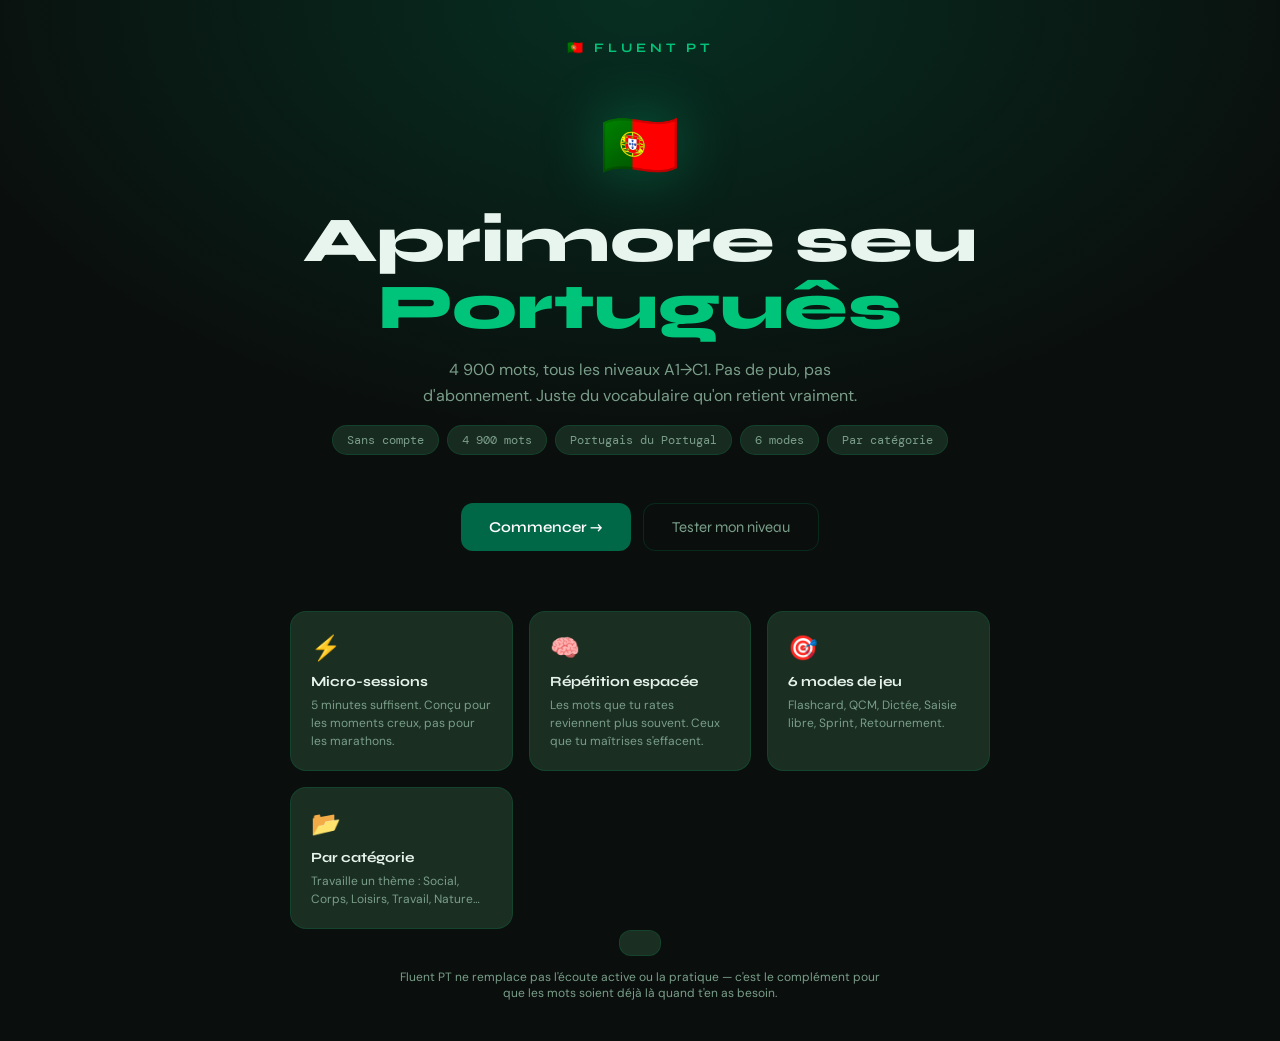
==== commit dd6b6b45: "Update index.html" ====
--- a/index.html
+++ b/index.html
@@ -3,7 +3,7 @@
 <head>
   <meta charset="UTF-8">
   <meta name="viewport" content="width=device-width, initial-scale=1.0">
-  <title>Fluent PT — Sharp your Português</title>
+  <title>Fluent PT — Aprimore seu português</title>
   <link rel="preconnect" href="https://fonts.googleapis.com">
   <link href="https://fonts.googleapis.com/css2?family=Syne:wght@400;600;700;800&family=DM+Sans:wght@300;400;500&family=DM+Mono:wght@400;500&display=swap" rel="stylesheet">
   <link rel="stylesheet" href="style.css">
@@ -12,7 +12,7 @@
 <div id="screen-landing" class="screen active">
   <div class="landing-logo">🇵🇹 Fluent PT</div>
   <div class="landing-flag">🇵🇹</div>
-  <h1 class="landing-h1">Sharp your<br><em>Português</em></h1>
+  <h1 class="landing-h1">Aprimore seu <br><em>Português</em></h1>
   <p class="landing-sub">4 900 mots, tous les niveaux A1→C1. Pas de pub, pas d'abonnement. Juste du vocabulaire qu'on retient vraiment.</p>
   <div class="landing-tags">
     <span class="landing-tag">Sans compte</span>
